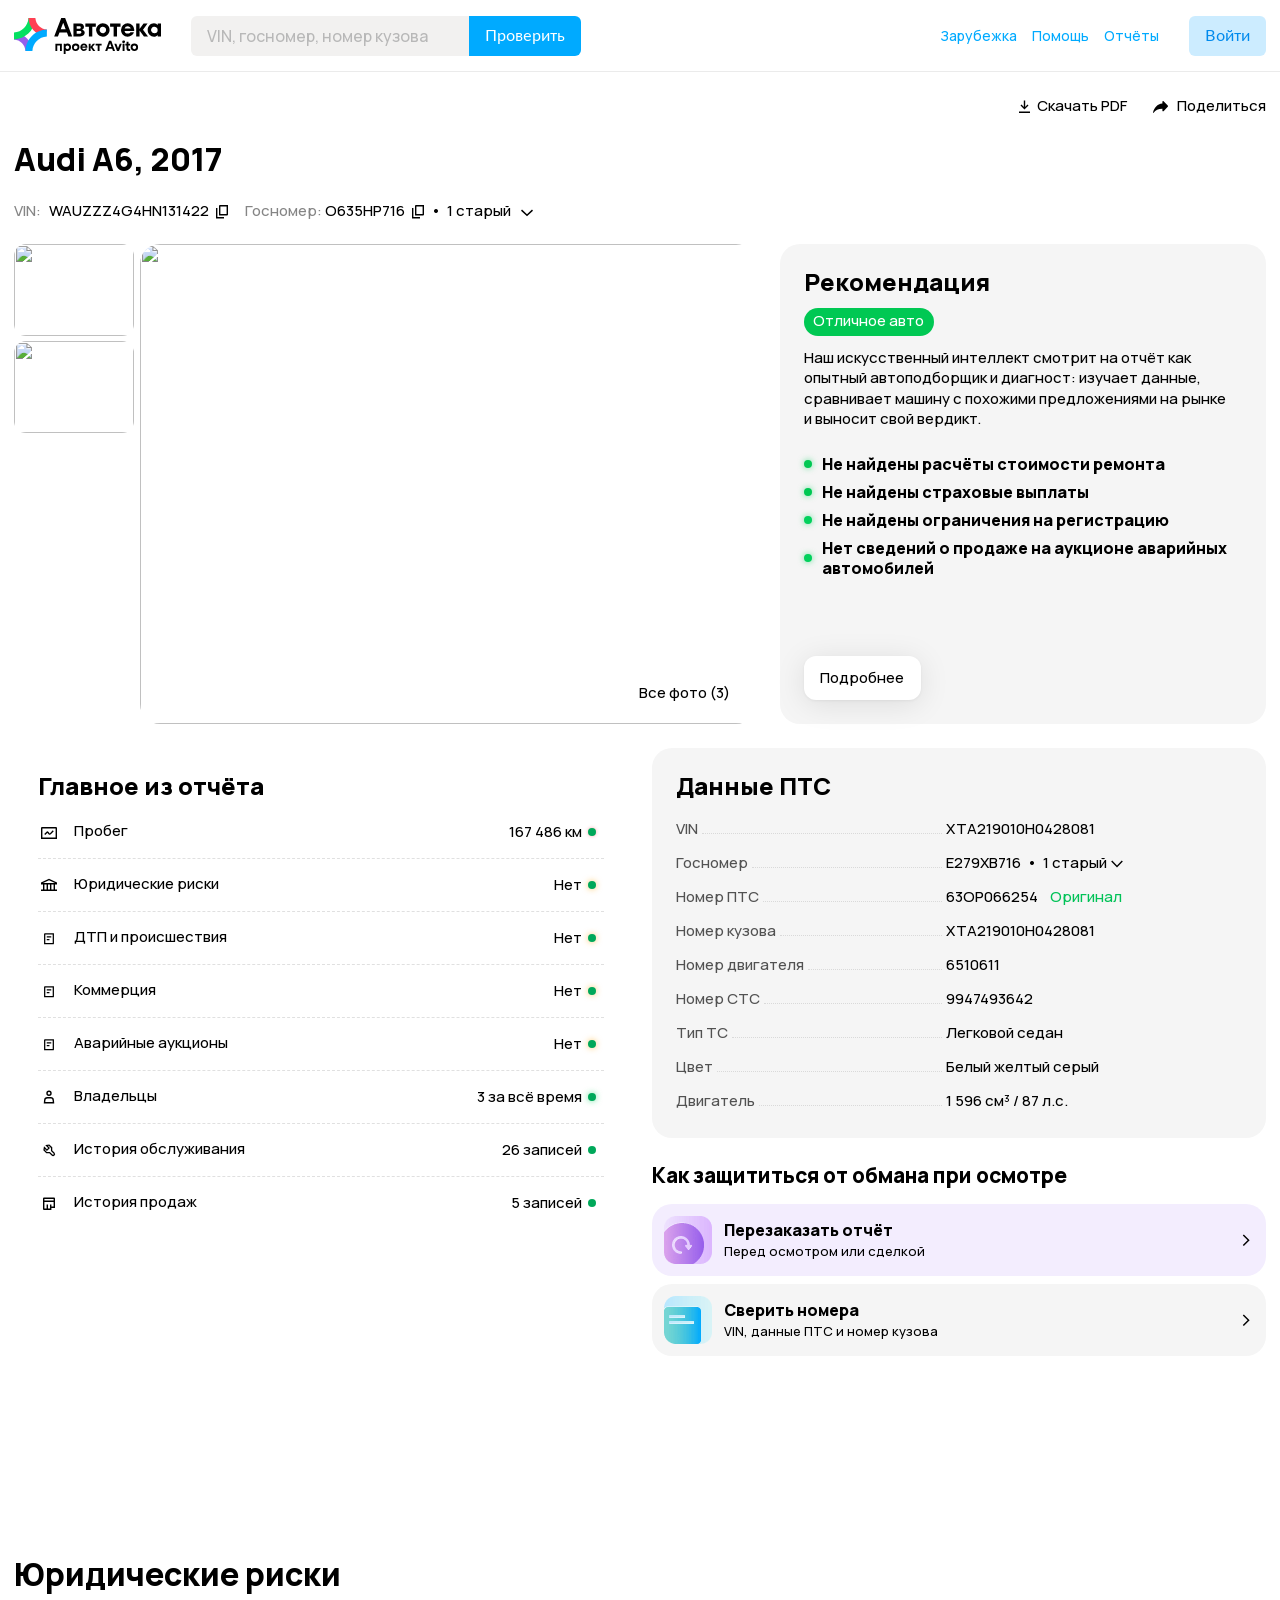
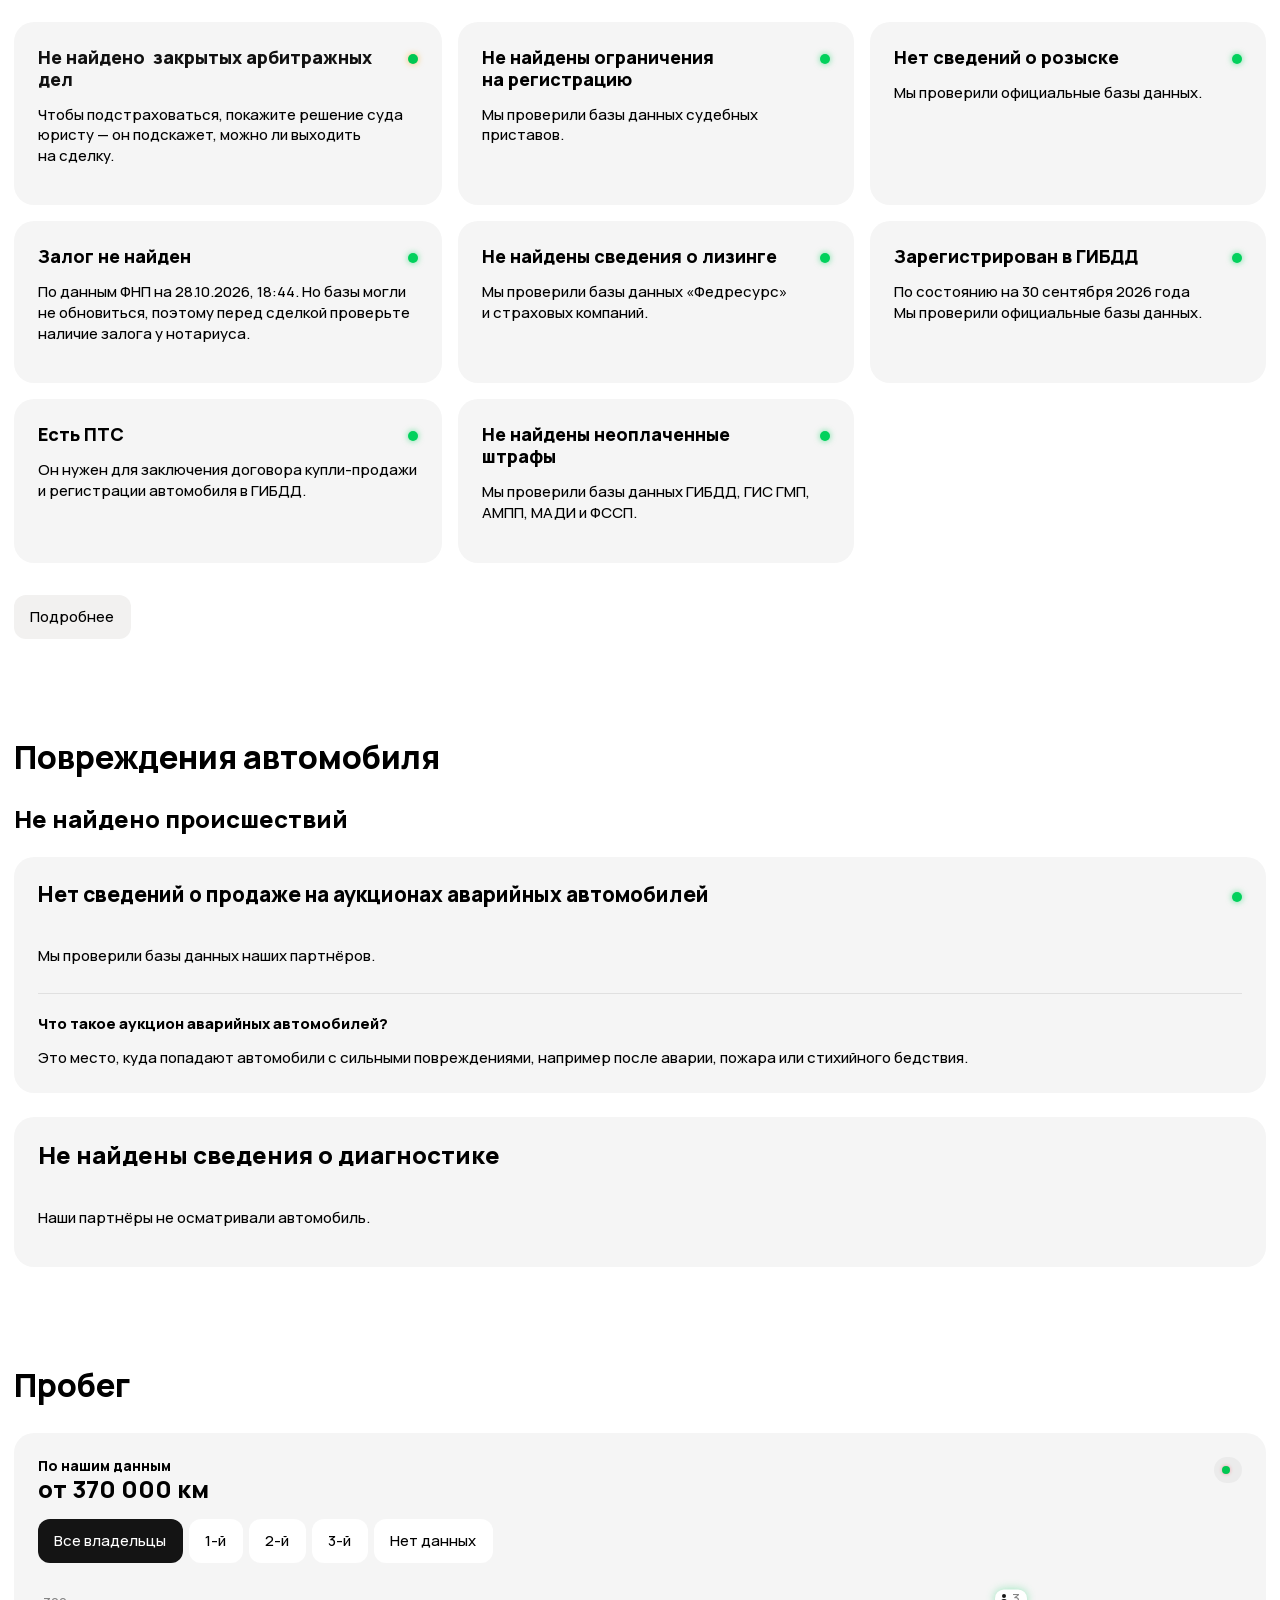
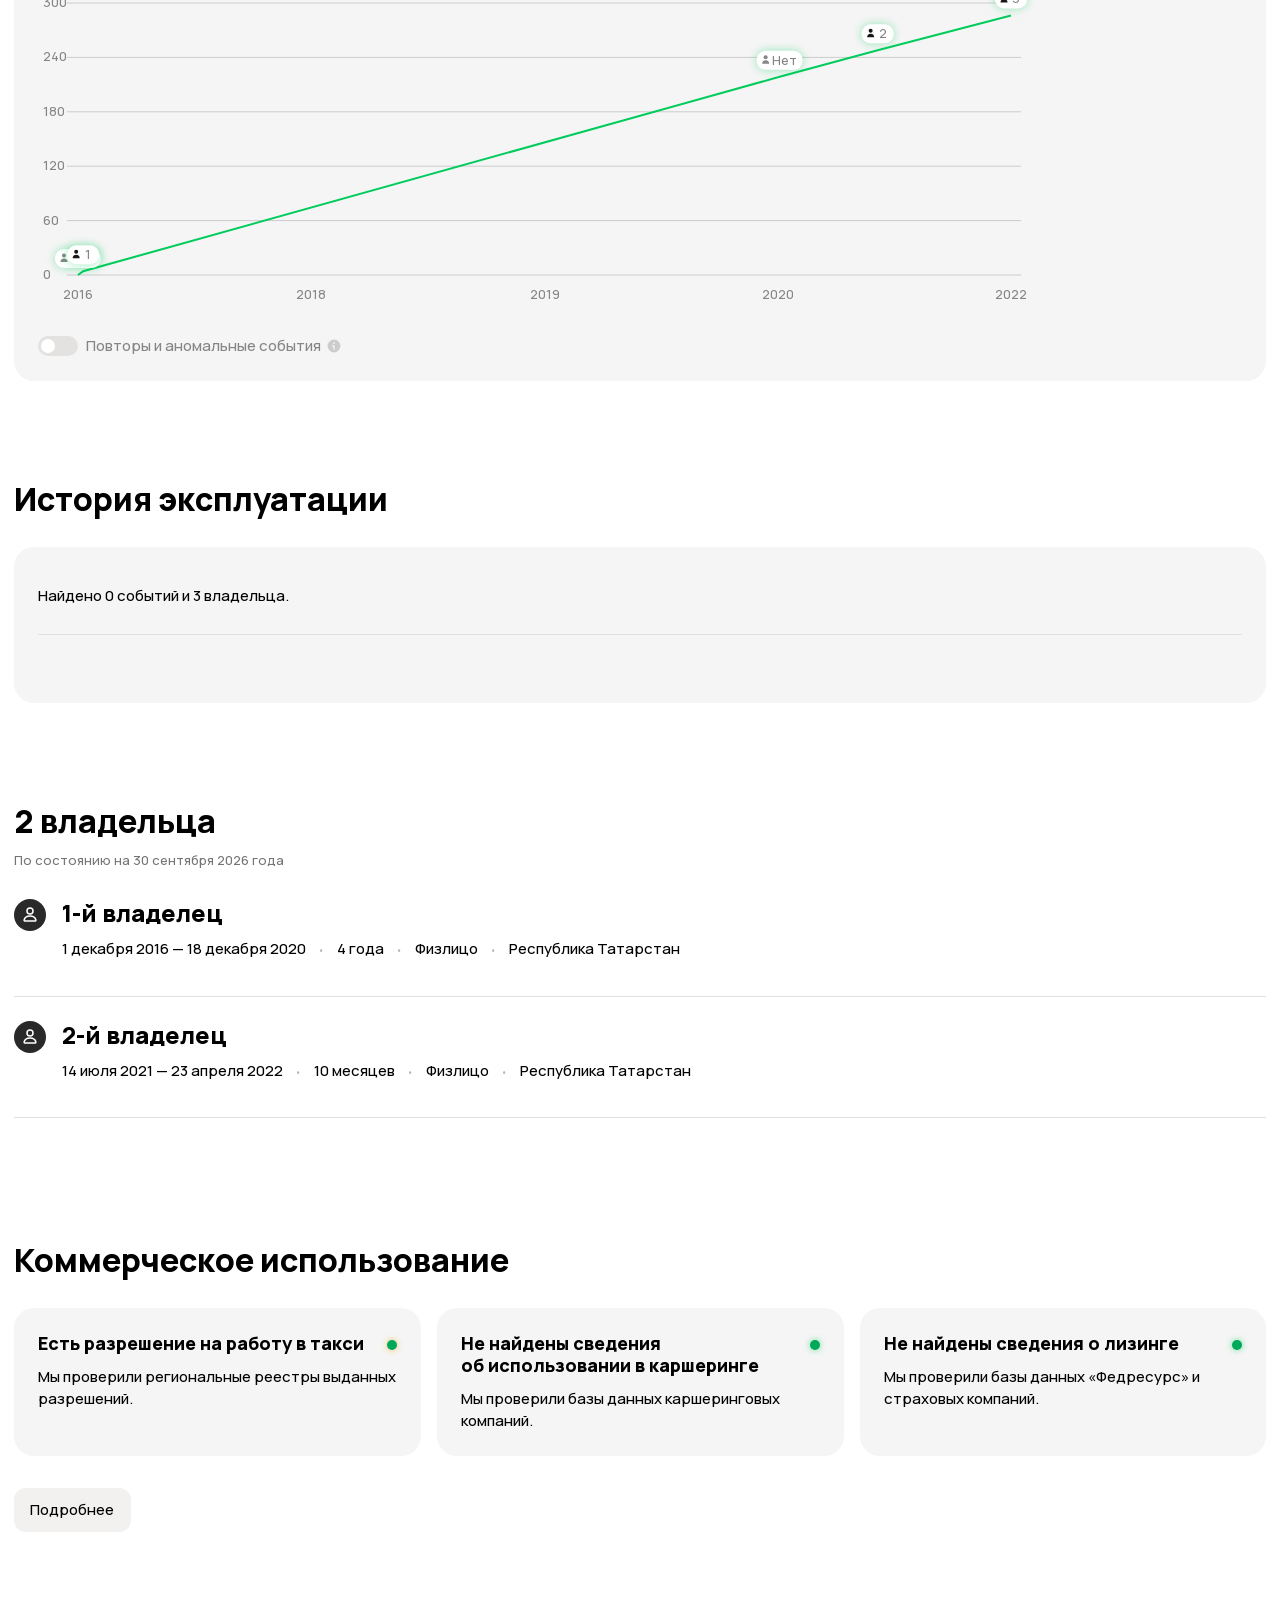
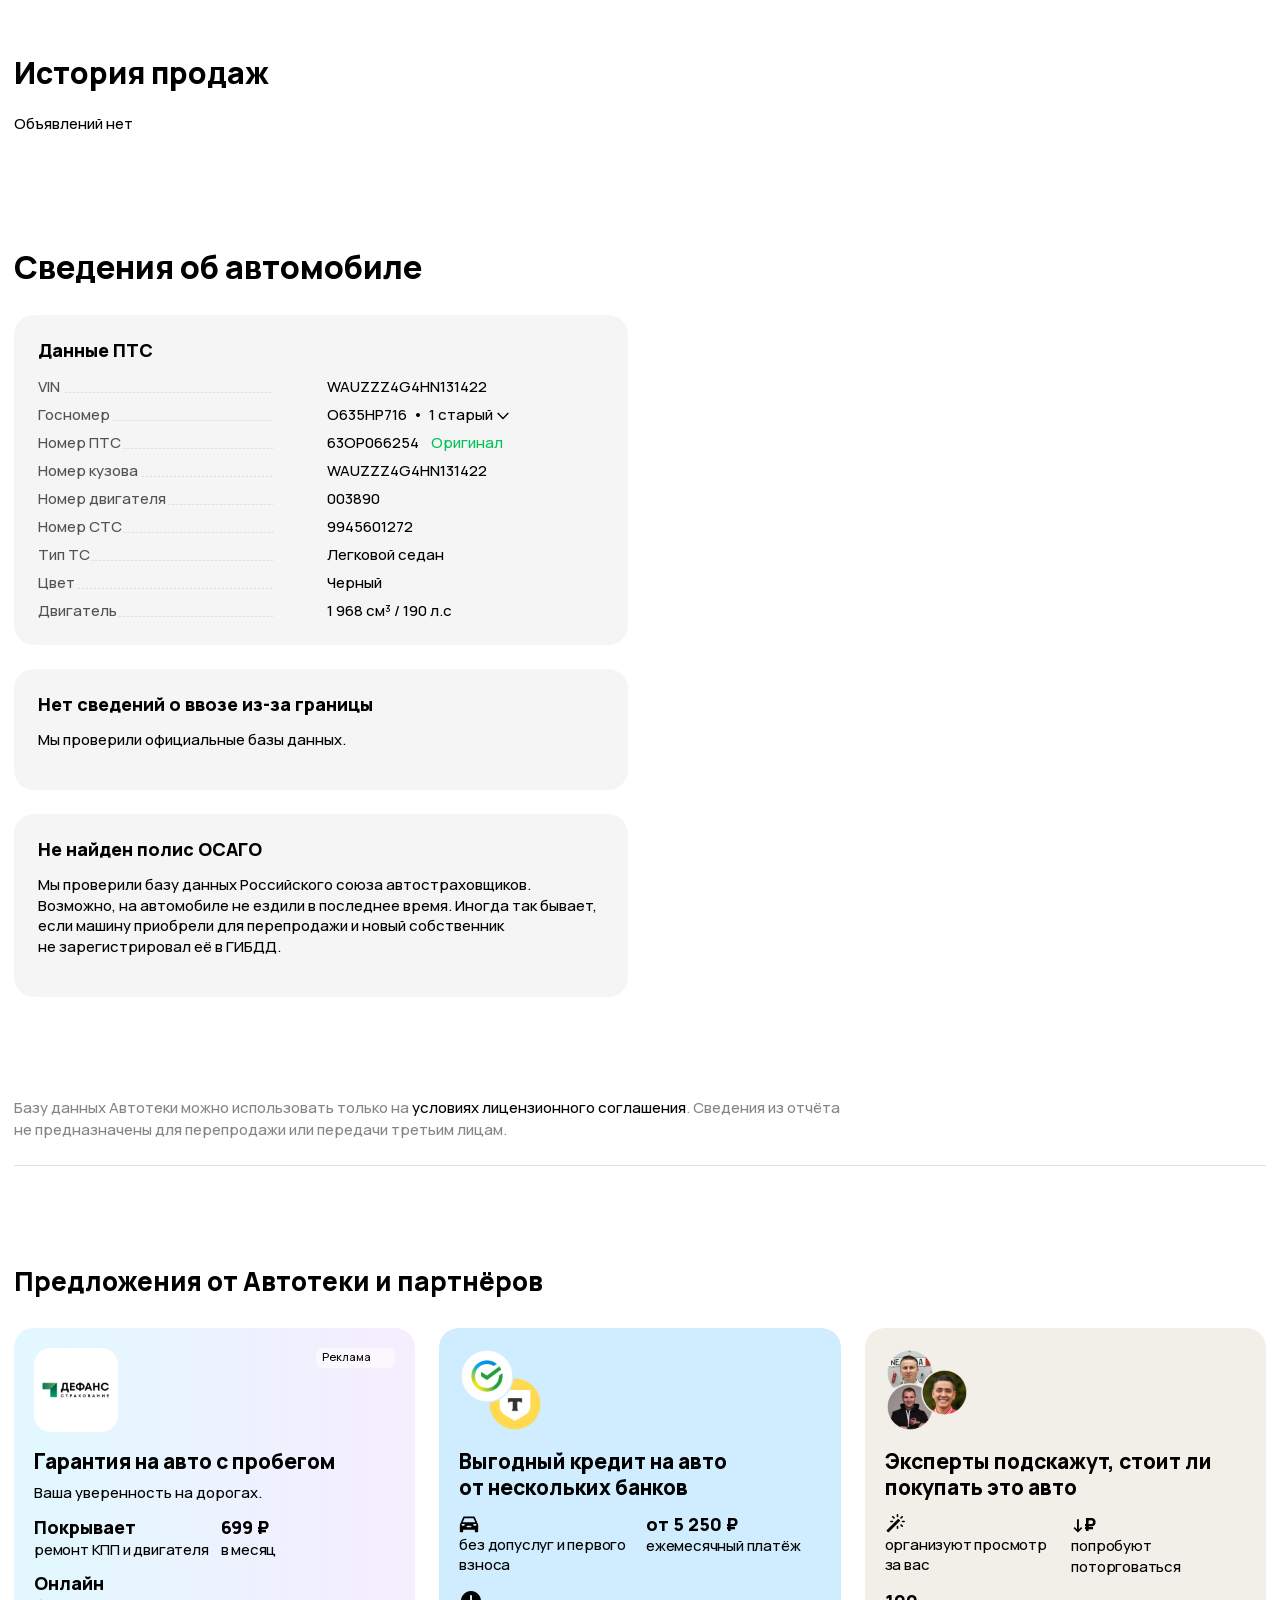
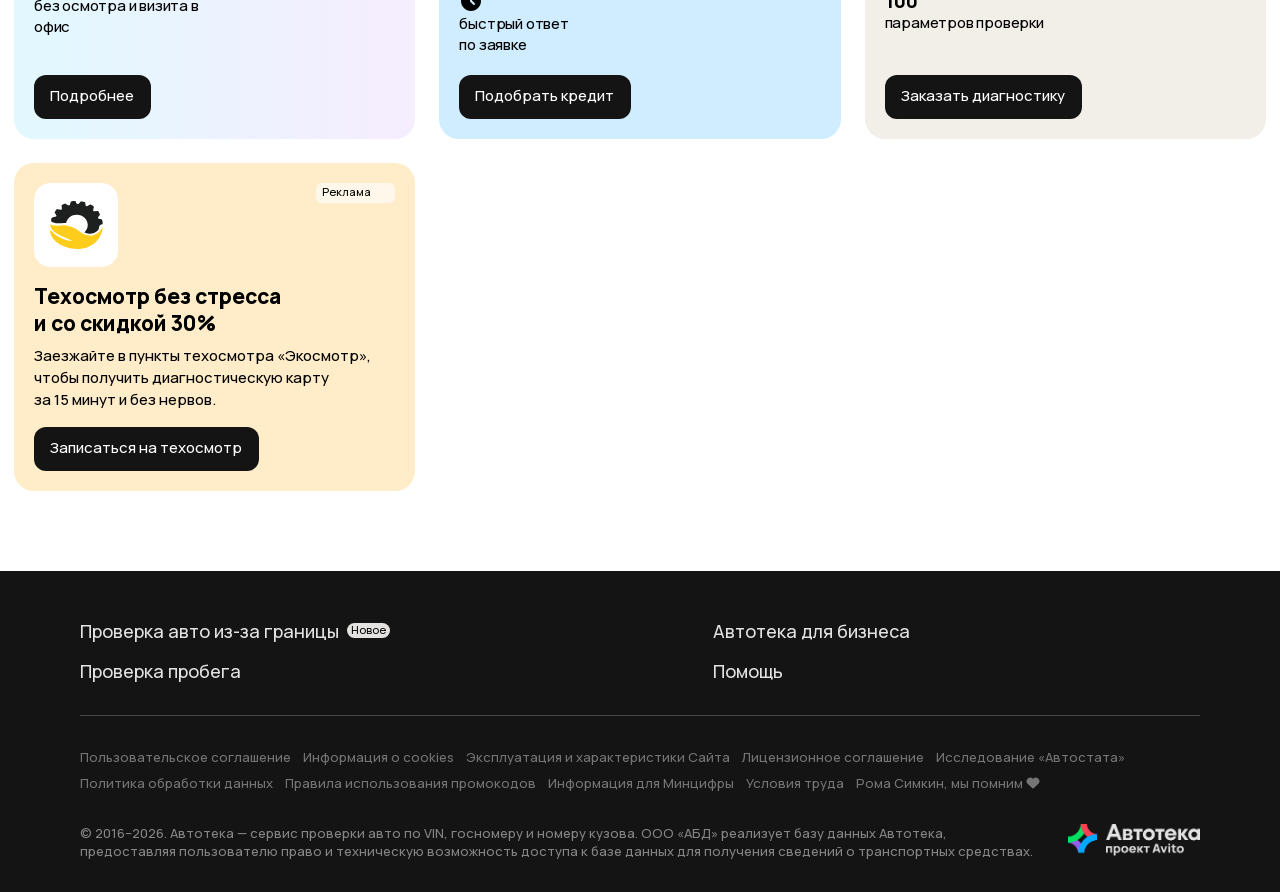
==== audi-a6-2017-o635hp-716/index.html @ 28680bf4 "Add files via upload" ====
<!DOCTYPE html>
<html lang="ru" prefix="og: https://ogp.me/ns#" style=""><head><meta http-equiv="Content-Type" content="text/html; charset=UTF-8"><meta http-equiv="origin-trial" content="A7vZI3v+Gz7JfuRolKNM4Aff6zaGuT7X0mf3wtoZTnKv6497cVMnhy03KDqX7kBz/q/[base64]"><title>Автотека - сервис проверки истории автомобиля по VIN</title><meta name="viewport" content="width=device-width,initial-scale=1,maximum-scale=1"><meta property="og:site_name" content="Автотека"><meta property="og:url" content="https://autoteka.ru"><meta property="og:type" content="website"><meta property="og:locale" content="ru_RU"><meta property="og:image" content="https://autoteka.ru/share/autoteka-logo-new.jpg"><meta name="yandex-verification" content="ef1f171645894fc7"><meta name="mailru-verification" content="f27eab5d05233ed2"><meta name="facebook-domain-verification" content="ubyv34esl04586h6bpd31jrwcgjadp"><style>.ZWZ5I{box-sizing:border-box;padding:24px;border-radius:16px}@media print{.ZWZ5I{padding:12px}}@media screen and (max-width:767px){.ZWZ5I{padding:16px;border-radius:10px}}.ZWZ5I[data-type='success']{background-color:#eeffed}.ZWZ5I[data-type='notice']{background-color:#f5f5f5}.ZWZ5I[data-type='info']{background-color:#e6f6ff}.ZWZ5I[data-type='caution']{background-color:#f2efe9}.ZWZ5I[data-type='warning']{background-color:#ffe3e3}.ZWZ5I[data-dense='true']{padding:12px;border-radius:8px}@media print{.ZWZ5I[data-dense='true']{padding:12px}}@media screen and (max-width:767px){.ZWZ5I[data-dense='true']{padding:16px;border-radius:10px}}.ZWZ5I p{margin:0}.ZWZ5I p:not(:last-child){margin-bottom:1em}
.Rck0i{display:inline-block;transition:all .1s ease}.thB4A{width:16px;height:9px;background:url([data-uri]) no-repeat}.eDrXy{width:16px;height:9px;background:url([data-uri]) no-repeat}.lGRyy{width:20px;height:20px;background:url([data-uri]) no-repeat}.RbC0v{transform:rotate(0)}.B3z6x{transform:rotate(180deg)}._4ZdSh{transform:rotate(90deg)}.xE_h7{transform:rotate(-90deg)}
.u270a{display:flex;max-width:100vw}.xUKL2{position:relative;width:135px;height:100px;box-sizing:border-box;flex-shrink:0;margin-right:8px;cursor:pointer;overflow:hidden;background-color:#f6f6f6;border:0;border-radius:5px}.xUKL2:last-child{margin-right:0}.xUKL2:last-child .OcPYT{display:none}.xUKL2:hover .OcPYT{opacity:1}@media screen and (max-width:991px){.xUKL2{width:122px;height:90px;margin-right:22px}}@media screen and (max-width:767px){.xUKL2{width:70px;height:55px;margin-right:6px}}.EznuY{display:flex;position:absolute;top:0;bottom:0;right:0;left:0;align-items:center;justify-content:center;background-color:rgba(0,0,0,0.6);color:#fff}@media screen and (max-width:767px){.EznuY{font-size:18px;line-height:25px}}.r3z7B{display:none;width:36px;height:30px;background-repeat:no-repeat;background-image:url([data-uri]);background-size:cover;margin:0 auto 6px}.r3z7B:hover{background-image:url([data-uri])}.OcPYT{opacity:0;display:flex;height:40px;padding:0 8px;box-sizing:border-box;align-items:center;border-radius:2px;background:rgba(0,0,0,0.7);color:#fff;font-size:13px;line-height:15px;position:absolute;left:0;bottom:0;outline:0;border:0}@media screen and (max-width:991px){.OcPYT{display:none}}.OcPYT::before{content:'';width:15px;height:15px;margin-right:4px;background-repeat:no-repeat;background-image:url([data-uri]);background-size:cover}.Uadka{width:100%;height:100%;-o-object-fit:contain;object-fit:contain;-o-object-position:center;object-position:center}
.w4PCF{display:flex;color:#858585;line-height:20px}.balde{display:flex;border-top:1px solid #e5e5e5;padding:7px 0 10px;align-items:baseline}@media screen and (max-width:767px){.balde{flex-wrap:wrap;padding-top:7px;padding-bottom:8px}}.QifVh{padding:10px;padding-left:0;text-align:left;flex-basis:0;box-sizing:border-box;flex-grow:2;display:flex}@media screen and (max-width:767px){.w_hI5{display:none}}@media screen and (max-width:767px){.vbwgh{flex-basis:auto;width:100%}}
.GE3ek{font-weight:bold;margin-bottom:5px}.ufQT7{word-break:break-word}
.DzO5u{margin-bottom:20px}.sAZuW{display:flex;align-items:center}.xfW0Y{margin-right:24px}@media screen and (max-width:767px){.xfW0Y{margin-right:10px}}.mLSRh{}.iCK57{}
.z_DQw{text-align:center;font-weight:bold}@media screen and (max-width:767px){.z_DQw{font-weight:normal}}.TPTek{color:#72b50e}.fUsoY{color:#f65458}
.faJxt{margin-bottom:20px;cursor:pointer;width:135px}@media screen and (max-width:767px){.faJxt{margin-bottom:15px;width:70px}}.gMFgm{background:#ebebeb;display:flex;cursor:auto;align-items:center;text-align:center;color:#858585;flex-direction:column;justify-content:center}@media screen and (max-width:767px){.gMFgm{font-size:12px;line-height:14px}}.tMowG{display:block;width:30px;height:27px;background-image:url([data-uri]);margin-bottom:7px}@media screen and (max-width:767px){.tMowG{display:none}}.I1CR0{width:100%;height:100px;background-size:contain;background-repeat:no-repeat;background-position:50%}@media screen and (max-width:767px){.I1CR0{height:55px}}.IrO3O{margin-top:5px}@media screen and (max-width:767px){.IrO3O{margin-top:0}}
.zAqYl{border-top:1px solid #dedede;padding-top:25px;margin-top:25px}.dJ9S2,.E5nA3,.z5yg8{margin-bottom:20px}.qOFZJ{display:block;max-width:100vw;max-height:100vw;margin:0 auto}.jOngT{padding:5px 0 10px}.au5ET{display:flex;flex-flow:wrap}.lxkH8{width:25%;display:flex;flex-direction:column}
.vv6Wb{width:800px;box-sizing:border-box;padding:35px 45px;text-align:left}@media screen and (max-width:767px){.vv6Wb{width:100%;padding:16px;box-sizing:border-box}}.TkLUc{margin-bottom:25px;display:block}.SeC1t{min-height:345px;overflow-y:scroll}@media screen and (max-width:767px){.SeC1t{min-height:0;min-height:initial}}.cYcOF{margin-top:25px}
.mGN3D{margin-top:25px;padding-bottom:35px;position:relative;border-bottom:1px solid #e5e5e5}.mGN3D:last-child{border-bottom:0;padding-bottom:0}@media screen and (max-width:767px){.mGN3D{margin-top:15px;padding:0 16px;padding-bottom:20px}}.woagh,.DwIoo{margin-top:15px}.SKhFG{display:flex;align-items:flex-end}@media screen and (max-width:767px){.SKhFG{display:block}}.NzeBa{margin-top:18px;flex:1}.NzeBa + .UhEWc{margin-left:15px}@media screen and (max-width:767px){.NzeBa + .UhEWc{margin-left:0}}.eTCQW{margin-top:20px}@media screen and (max-width:767px){.UhEWc{width:100%;margin-top:15px}}
.K4HG3{margin-top:5px;font-weight:bold}@media print{.K4HG3{margin-top:2px}}
.vXFnp{padding-top:24px;border-bottom:1px solid #e0e0e0;padding-bottom:24px}@media print{.vXFnp{page-break-inside:avoid}}@media screen and (max-width:767px){.vXFnp{flex-direction:column}}.vXFnp:nth-last-child(1){border-bottom:0;border-bottom:initial}.tMWft{display:flex;align-items:center;-moz-column-gap:12px;column-gap:12px;cursor:pointer;-webkit-tap-highlight-color:transparent}.tMWft:active{color:transparent}.tMWft .JAoMq{display:block;min-width:14px;height:8px}@media print{.tMWft .JAoMq{display:none}}.tMWft .JAoMq[data-is-expanded='true']{background-image:url([data-uri])}.tMWft .JAoMq[data-is-expanded='false']{background-image:url([data-uri])}.FmlDS{padding-top:24px}.CBgjY,.PNAjE{padding-top:24px}.CBgjY .wFSeF,.PNAjE .wFSeF,.CBgjY .Cdj3d,.PNAjE .Cdj3d{padding-bottom:4px}.NGNJL{display:flex;width:100%;justify-content:space-between;margin-top:24px}@media screen and (max-width:767px){.NGNJL{flex-direction:column}}@media print{.NGNJL{flex-direction:column}}.Ox2Jv{width:338px}.Ox2Jv .HF4Ta{margin-bottom:24px}.Ox2Jv .TpjwT{color:#858585}.Ox2Jv .TpjwT span{color:#000}.Ox2Jv .MdCsO{margin-bottom:8px}.Ox2Jv .kA1Vf{margin-top:24px;margin-bottom:8px}.Ox2Jv .GQoCS:nth-last-child(2){margin-bottom:20px}.gU9ee{margin-top:48px}@media screen and (max-width:767px){.gU9ee{margin-top:24px}}.YlSj5{width:350px}@media screen and (max-width:767px){.YlSj5{width:100%;margin-top:25px}}@media print{.YlSj5{margin-top:24px}}.uNHoj > div{font-size:16px}@media print{.uNHoj > div{font-size:14px}}
.TRzZd{display:flex;justify-content:center;margin-top:35px}.eTAWh{display:flex;align-items:baseline;margin-bottom:25px}.eTAWh:last-child{margin-bottom:0}@media screen and (max-width:767px){.eTAWh{margin-bottom:15px}}.VW33f{margin:0;padding:0;list-style:none}.qOW8K{display:block;min-width:10px;height:10px;margin:0 10px 0 0;border-radius:50%;background-color:#ffb600}
.DAiGD{flex:1}@media print{.DAiGD{margin-left:35px}}.DAiGD .rv1ag{margin:0;padding:0;list-style:none}.DAiGD .C6FGZ{display:flex;align-items:baseline;margin-bottom:25px}.DAiGD .C6FGZ:last-child{margin-bottom:0}@media screen and (max-width:767px){.DAiGD .C6FGZ{margin-bottom:15px}}.DAiGD .BoqQv{display:block;min-width:10px;height:10px;margin:0 10px 0 0;border-radius:50%}@media print{.DAiGD .BoqQv{min-width:6px;height:6px;margin-top:4px}}.DAiGD .BoqQv.fb7Mv{background-color:#ffb600}.DAiGD .BoqQv.yJ6Qz{background-color:#f65458}
.U0EsB{display:flex;flex-direction:column}@media screen and (max-width:767px){.U0EsB{flex-direction:column}}@media print{.U0EsB{page-break-inside:avoid;-moz-column-break-inside:avoid;break-inside:avoid}}.Do1IT{width:100%;margin-right:76px;margin-bottom:35px}@media print{.Do1IT[data-vehicle-type='moto']{margin-bottom:0}}@media screen and (max-width:991px){.Do1IT{margin-right:20px;min-width:400px}}@media screen and (max-width:767px){.Do1IT{min-width:auto;margin:0 0 20px}}@media print{.Do1IT{min-width:240px;flex-basis:240px}}.hCsC5{flex:1}@media print{.hCsC5{margin-left:35px}}.hCsC5 .oMr3v{margin:0;padding:0;list-style:none}.hCsC5 .ZiMZt{display:flex;align-items:baseline;margin-bottom:25px}.hCsC5 .ZiMZt:last-child{margin-bottom:0}@media screen and (max-width:767px){.hCsC5 .ZiMZt{margin-bottom:15px}}.hCsC5 .hSoN2{display:block;min-width:10px;height:10px;margin:0 10px 0 0;border-radius:50%}.hCsC5 .hSoN2.BglgW{background-color:#ffb600}.hCsC5 .hSoN2._57M4D{background-color:#f65458}
div.QhGZ2{color:#858585;margin-top:8px}div.QhGZ2 span{color:#000}
.qTqI9{margin-top:12px}.gqUBN{display:block}@media print{.gqUBN{width:217px;height:132px}}.Hm7E5{margin-top:4px}
@media print{.Tiheq{color:#0af}}
.NudWZ{width:800px;margin:0;padding:36px 40px 32px;box-sizing:border-box;text-align:left}@media print{.NudWZ{width:100%;padding:0}}@media screen and (max-width:767px){.NudWZ{width:100%;padding:6px 24px;min-height:100vh}}.NudWZ .Ft0IM{margin-top:8px}@media print{.NudWZ .Ft0IM{font-size:10px}}.MckLu{margin-top:8px}.UASOj{margin-top:8px}.t6xh0{margin-top:24px}.DwfFb{padding-top:4px;grid-template-columns:repeat(2,auto);display:grid}@media screen and (max-width:767px){.DwfFb{grid-template-columns:auto}}.EE0SZ{padding-top:24px;border-top:#e0e0e0;width:338px}
.mp0or{position:relative;border-radius:5px;font-size:16px;height:48px;padding:0 30px;outline:0}.MNNiE{display:block;width:30px;height:30px;background-image:url([data-uri]);background-repeat:no-repeat;background-size:cover;position:absolute;top:0;bottom:0;left:0;right:0;margin:auto;animation:DIwkB 2s infinite linear}.mQ6NT{width:32px;height:32px;background-image:url([data-uri])}.Q3ojS{visibility:hidden}.TPSBD{width:100%}.j2ui1{display:inline-flex;align-items:center;-webkit-text-decoration:none;text-decoration:none}.DP6OM{height:60px}@media screen and (max-width:767px){.DP6OM{height:50px;padding:0 20px;font-size:18px;width:100%}}.Cg0E3{height:40px;padding:0 20px;font-size:14px;line-height:14px}.vgT21{height:30px;padding:0 16px;font-size:15px;line-height:20px}@media screen and (max-width:991px){.vgT21{font-size:14px}}.NjT9H{background-color:#fff;border:1px solid #a8a8a8;color:#000}.NjT9H:not(:disabled):hover{background-color:rgba(168,168,168,0.2)}.NjT9H:disabled{color:rgba(255,255,255,0.5);background-color:#9e9e9e}.hYLJn{border:0;background-color:#fff;box-shadow:0 4px 12px rgba(87,72,43,0.2),0 2px 3px rgba(97,79,46,0.1);color:#000}.hYLJn:not(:disabled):hover{background-color:#ede9e1}.hYLJn:disabled{color:rgba(255,255,255,0.5);background-color:#9e9e9e}.eFjrf{background-color:#f8f8f8;border:1px solid #c7c7c7;color:#000;font-weight:bold}.eFjrf:not(:disabled):hover{background-color:rgba(168,168,168,0.2)}.eFjrf:disabled{color:rgba(248,248,248,0.5);background-color:#9e9e9e}.fmh_C{}.fmh_C:not(:disabled):hover{background-color:#e1f5ff}.Mu59O{background-color:transparent;border:1px solid rgba(255,255,255,0.5);color:#fff}.Mu59O:not(:disabled):hover{background-color:rgba(255,255,255,0.2)}.Mu59O:disabled{color:rgba(255,255,255,0.5)}.zmM90{background-color:transparent;border:2px solid rgba(222,222,222,0.5);color:#45484c;font-weight:bold}.zmM90:not(:disabled):hover{border-color:#dedede}.zmM90:disabled{color:rgba(222,222,222,0.5)}.trNne{background-color:transparent;color:#0af;border:0}.trNne:disabled{color:rgba(0,170,255,0.5)}.XLAUa{background-color:rgba(0,170,255,0.2);border:1px solid #a8a8a8}.XLAUa:disabled{background-color:rgba(0,170,255,0.1)}.yL5VG{background-color:#0af;color:#fff;border:1px solid #0af}.yL5VG:disabled{background-color:#80d5ff}.Ek__k{background-color:#e6f6ff;color:#0af;border:1px solid #e6f6ff}.Ek__k:disabled{background-color:#f3fbff}.LrjLm{background-color:transparent;border:2px solid #ff5e31;color:#ff5e31}.LrjLm:not(:disabled):hover{border-color:2px solid #de5129;color:#de5129}.LrjLm:not(:disabled):active{border-color:#db502b;color:#db502b}.LrjLm:disabled{border-color:rgba(255,94,49,0.5);color:rgba(255,94,49,0.5)}.DaeWh{color:#fff;border:0;background-color:#97cf26}.A69HF{border:0;font-weight:normal;background-color:#f5f5f5}.mh8rP{display:flex;align-items:center}.cSiuA + .xVnMg{margin:0 0 0 8px}.PAlBY{border:0;background-color:#f2efe9;color:#000}.PAlBY:not(:disabled):hover{background-color:#ede9e1}.PAlBY:disabled{background-color:#9e9e9e}@keyframes DIwkB{from{transform:rotate(0deg)}to{transform:rotate(360deg)}}
.qG4Vl{border-radius:6px;outline:0;font-family:'Avito Mobile Sans','Lato','Segoe UI',Tahoma,Geneva,Verdana,sans-serif;font-weight:400;border:0;box-sizing:border-box;position:relative}.qG4Vl:focus{box-shadow:0 0 0 3px #80d4ff}.qG4Vl.ZHNud,.qG4Vl.ZHNud:hover{background-color:#f2f1f0;color:#b8b888}.IjW2o{display:inline-flex;align-items:center;-webkit-text-decoration:none;text-decoration:none}.AL1i7{display:block;background-image:url([data-uri]);background-repeat:no-repeat;background-size:cover;top:0;bottom:0;left:0;right:0;margin:auto;animation:hmiFp 2s infinite linear;position:absolute}.ROpMz{visibility:hidden}.kmt4t{width:100%}.RhKUy{font-size:16px;padding:0 20px;height:48px}.RhKUy .AL1i7{width:30px;height:30px}.YIGKR{font-size:16px;height:40px;padding:0 16px}.YIGKR .AL1i7{width:25px;height:25px}.kPuz_{font-size:14px;height:32px;padding:0 12px}.kPuz_ .AL1i7{width:20px;height:20px}.lZcKM{color:#fff;background-color:#0af}.lZcKM:hover{background-color:#0099f7}.lZcKM:active{background-color:#008aed}.MT4QO{color:#008aed;background-color:#ccecff}.MT4QO:hover{background-color:#a1dfff}.MT4QO:active{background-color:#80d4ff}.B81Mu{color:#000;background-color:#f2efe9}.B81Mu:hover{background-color:#ede9e1}.B81Mu:active{background-color:#e5dfd3}.ioKAB{color:#fff;background-color:#4fcc02}.ioKAB:hover{background-color:#43bf00}.ioKAB:active{background-color:#39b200}.yyMNH,.Fzo8u,.nd3CY,.YdEWH,.ueyIs,.Ij0T0,.by4pq,.DprRJ,.SOqOT,.r_smR{color:#000;background-color:#fff}.yyMNH:hover,.YdEWH:hover{background-color:#e6f6ff}.yyMNH:active,.YdEWH:active{background-color:#a1dfff}.yyMNH,.yyMNH:active,.yyMNH:focus{box-shadow:0 4px 12px rgba(9,94,144,0.2),0 2px 3px rgba(0,122,191,0.1)}.nd3CY:hover,.Ij0T0:hover{background-color:#eafccf}.nd3CY:active,.Ij0T0:active{background-color:#b9ed85}.nd3CY:focus,.Ij0T0:focus{box-shadow:0 0 0 3px #7adb35}.nd3CY,.nd3CY:active,.nd3CY:focus{box-shadow:0 4px 12px rgba(78,116,0,0.2),0 2px 3px rgba(97,141,6,0.1)}.Fzo8u:hover,.ueyIs:hover{background-color:#ede9e1}.Fzo8u:active,.ueyIs:active{background-color:#dbd3c1}.Fzo8u:focus,.ueyIs:focus{box-shadow:0 0 0 3px #b5a78a}.Fzo8u,.Fzo8u:active,.Fzo8u:focus{box-shadow:0 4px 12px rgba(87,72,43,0.2),0 2px 3px rgba(97,79,46,0.1)}.by4pq:hover,.DprRJ:hover{background-color:#fff5e2}.by4pq:active,.DprRJ:active{background-color:#ffdda1}.by4pq:focus,.DprRJ:focus{box-shadow:0 0 0 3px #ffbf4d}.by4pq,.by4pq:active,.by4pq:focus{box-shadow:0 4px 12px rgba(137,92,0,0.2),0 2px 3px rgba(145,93,0,0.1)}.SOqOT:hover,.r_smR:hover{background-color:#ffedee}.SOqOT:active,.r_smR:active{background-color:#ffc5c6}.SOqOT:focus,.r_smR:focus{box-shadow:0 0 0 3px #ffacad}.SOqOT,.SOqOT:active,.SOqOT:focus{box-shadow:0 4px 12px rgba(136,11,11,0.2),0 2px 3px rgba(145,11,11,0.1)}.iib_i{filter:drop-shadow(0 4px 12px rgba(87,72,43,0.2)) drop-shadow(0 2px 3px rgba(97,79,46,0.1))}@keyframes hmiFp{from{transform:rotate(0deg)}to{transform:rotate(360deg)}}
.TxQKS{width:335px;padding:12px 20px 24px;border-radius:12px;background:#fff;box-shadow:0 5px 17px 0 rgba(0,0,0,0.15);position:absolute;left:0;top:30px}@media screen and (max-width:767px){.TxQKS{left:50%;transform:translateX(-50%)}}.TxQKS .ErCaB{font-weight:600}.wSrGM{margin-top:12px}.x6E9g{display:block;width:14px;height:14px;background-image:url([data-uri]);background-repeat:no-repeat;position:absolute;right:20px;top:12px;cursor:pointer}
.EWQdC{display:inline-flex;padding:3px 8px;align-items:center;border-radius:4px;position:relative;cursor:default}@media screen and (max-width:767px){.EWQdC{position:static;position:initial}}.EWQdC[data-type='good']{background-color:#b1fca7}.EWQdC[data-type='warning']{background-color:#ffecc9}.EWQdC[data-type='neutral']{background-color:#ccecff}.EWQdC[data-type='bad']{background-color:#ffc5c6}.EWQdC span:hover + .xZOJM{display:block}.EWQdC .xZOJM{width:328px;display:none}.EWQdC .xZOJM svg{display:none}
@media screen and (max-width:767px){.f10oC{padding:0 16px}}.yDBHX{white-space:pre-wrap}@media print{.yDBHX{flex-basis:70%;width:70%}}
.X7g01{margin-top:5px;cursor:pointer;display:inline-block;color:#0af}
.NhFty{display:block;text-align:left}@media screen and (max-width:767px){.NhFty{padding:0 16px}}.hPcry ~ .Vq8Ny{margin-top:20px}.hPcry ~ .PtzXM{margin-top:16px}@media screen and (max-width:767px){.Vq8Ny{display:none}}.PtzXM{display:none}@media screen and (max-width:767px){.PtzXM{display:block}}.FOvFM{min-width:317px}.Ili_v{position:relative;cursor:pointer}.Ili_v:hover{background:#e1f5ff}.Ili_v:hover .KqaR1{background-image:linear-gradient(to right,rgba(255,255,255,0),#e1f5ff 10%)}.KqaR1{cursor:pointer;position:absolute;top:1px;right:0;display:flex;height:99%;padding:0 15px;background-image:linear-gradient(to right,rgba(255,255,255,0),#fff 10%)}.y4KAg{border-bottom:1px solid #e5e5e5;padding-bottom:15px;margin-top:15px}.y4KAg:last-child{border-bottom:0;padding-bottom:0}@media print{.y4KAg{page-break-inside:avoid}}.qNTIz{margin:15px 0 5px;cursor:pointer}.ZJ9fe{display:flex;flex-direction:column}@media screen and (max-width:767px){.ZJ9fe{flex-direction:column}}@media print{.ZJ9fe{page-break-inside:avoid;-moz-column-break-inside:avoid;break-inside:avoid}}.d9OLX{margin-right:76px;margin-bottom:35px}@media screen and (max-width:991px){.d9OLX{margin-right:20px;min-width:400px}}@media screen and (max-width:767px){.d9OLX{min-width:auto;margin:0 0 20px}}@media print{.d9OLX{min-width:240px;flex-basis:240px}}.ARz_n{flex:1}@media print{.ARz_n{margin-left:35px}}.JAnCC{margin:0;padding:0;list-style:none}.v3gqv{display:flex;align-items:baseline;margin-bottom:25px}.v3gqv:last-child{margin-bottom:0}@media screen and (max-width:767px){.v3gqv{margin-bottom:15px}}.V8uZ3{display:block;min-width:10px;height:10px;margin:0 10px 0 0;border-radius:50%}.MMDji{background-color:#ffb600}.rLWTj{background-color:#f65458}.ZgeCY{margin-top:10px}@media print{.ZgeCY{margin-top:5px}}.iQlex{box-sizing:border-box;padding:15px 10px 30px}.h3KSW:last-child .iQlex{padding-bottom:0}.R7_Ju{max-height:0;overflow:hidden;transition:max-height .3s ease}.XW8vU{max-height:900px}.qYnwv{width:454px}@media screen and (max-width:767px){.qYnwv{width:auto}}.lT8Tk{margin:0;padding:0;list-style:none}.YXrWK{display:flex;flex-direction:column;justify-content:flex-start;align-items:flex-start;margin:0 0 25px}.YXrWK:not(:last-child){padding-bottom:25px;border-bottom:1px solid #dedede}@media print{.YXrWK{page-break-inside:avoid;-moz-column-break-inside:avoid;break-inside:avoid}}.NilvU{order:1;margin-bottom:15px;font-weight:700}@media print{.NilvU{margin-bottom:10px}}.OcUk_{order:2;width:100%;margin-bottom:20px}@media screen and (max-width:767px){.OcUk_{order:3}}@media print{.OcUk_{margin-bottom:10px}}.lT8Tk .w_Fb_{order:3;width:100%;margin-bottom:20px}@media screen and (max-width:767px){.lT8Tk .w_Fb_{order:2}}@media print{.lT8Tk .w_Fb_{margin-bottom:10px}}.VhD42{order:4}@media screen and (max-width:767px){.VhD42{width:100%}}.otV58{order:4}.Wpyow{width:100%;max-width:800px;margin:0;padding:35px 45px;box-sizing:border-box;text-align:left}@media screen and (max-width:767px){.Wpyow{padding:20px 15px}}@media print{.Wpyow{padding:0}}.q3LSl{display:flex}@media screen and (max-width:767px){.q3LSl{flex-direction:column-reverse}}.YV48F{margin-bottom:20px;font-weight:700}.uzZl9{margin-bottom:20px}.Wpyow .aq2Kl[data-isinline='true']{flex-wrap:wrap;flex-direction:column}@media screen and (max-width:767px){.Wpyow .aq2Kl[data-isinline='true']{flex-wrap:initial}}.Wpyow .aq2Kl[data-isinline='true'] .Gfi47{flex-basis:auto;margin-bottom:8px;flex-direction:row}.Wpyow .aq2Kl[data-isinline='true'] .Gfi47:nth-child(4){flex-basis:100%}@media screen and (max-width:767px){.Wpyow .aq2Kl[data-isinline='true'] .Gfi47{flex-direction:column}}.UDfOp{margin:0}.z4k9t{min-width:280px}.z4k9t .SckJr{margin:8px 0}.z4k9t .FQFyh{font-weight:600;line-height:20px;font-family:'EuclidCircularB';margin:12px 0}
@media screen and (max-width:767px){.ItYtJ{padding:0 16px}}.NweLk{white-space:pre-wrap}@media print{.NweLk{flex-basis:70%;width:70%}}
.t_w4L{width:100%;height:100%;position:relative;display:block;z-index:2}@media print{.t_w4L{width:280px;height:260px}}.QnE3E{display:block;position:absolute;width:100%;height:100%;top:0;left:0;z-index:1}@media print{.QnE3E{width:280px;height:260px}}.xUKaW{fill:#ffb600}.jJVpd{fill:#f65458}
.nGsy4{width:65%}@media print{.nGsy4{width:100%}}.nBhja{width:100%;height:100%;position:relative;display:block;z-index:1}@media print{.nBhja{width:280px;height:260px}}.lCcHm{display:block;position:absolute;width:100%;height:100%;top:0;left:0;z-index:2}@media print{.lCcHm{width:280px;height:260px}}.hqzCO{fill:#ffb600}.HQukL{fill:#f65458}
.MKovU{position:relative}.iQKw2{width:173px;height:188px;position:relative;display:block;z-index:1}.OdOMo{display:block;position:absolute;width:173px;height:188px;top:0;left:0;z-index:2}.gg5oo{fill:#ffb600}.xLpTE{fill:#f65458}.okjUb{fill:#ffb600}
.hnQqT{width:100%;position:relative;z-index:0;display:flex;justify-content:center}@media print{.hnQqT{width:280px;height:260px}}
.jNaZ2{margin-bottom:10px}.kKCxl{margin-bottom:20px}
.SCUWh{font-weight:bold;display:inline}.CBREx{color:#72b50e}.trjJG{color:#f05456}.iefd8{color:#858585}
.ER6xP:hover{background:linear-gradient(rgba(255,255,255,0),#e1f5ff)}.IqWv0{display:flex}@media screen and (max-width:767px){.IqWv0{flex-direction:column;align-items:left;padding-top:10px}}@media print{.IqWv0{display:block}}.sbqkv{padding:10px;font-size:15px;line-height:20px;color:#000;text-align:left}@media screen and (max-width:767px){.sbqkv{text-align:left;padding:0 16px 5px}}@media print{.sbqkv{display:inline-block;box-sizing:border-box;font-size:10px;line-height:15px}}.IssdS{flex-basis:160px}@media screen and (max-width:767px){.IssdS{flex-basis:0;color:#858585}}@media print{.IssdS{flex-basis:0;width:100px}}.xR9WM{flex-grow:2;flex-basis:0}@media screen and (max-width:767px){.xR9WM{font-weight:bold}}@media print{.xR9WM{width:250px;font-weight:bold}}.f2qke,.LVxOZ{flex-grow:1;flex-basis:0}@media print{.f2qke,.LVxOZ{width:75px}}.umqLE{padding:10px 10px 20px;text-align:left}@media screen and (max-width:767px){.umqLE{padding:5px 16px 15px}}.CjPhk{font-size:15px;line-height:20px;color:#000}@media print{.CjPhk{font-size:10px;line-height:15px}}.ecQ3g{position:relative;display:inline-block;margin-top:10px}.ecQ3g::after{content:'';width:13px;height:6px;position:absolute;top:6px;right:-20px;background-repeat:no-repeat;background-size:cover;cursor:pointer}@media print{.ecQ3g{display:none}}.N18fZ{margin:15px 0 0;cursor:pointer;display:flex;justify-content:center}@media print{.N18fZ{display:none}}@media screen and (max-width:767px){.VCmPL{display:none}}.jnUvH{display:none}@media screen and (max-width:767px){.jnUvH{display:block}}.sXn3D{margin:5px 0 10px 10px}@media screen and (max-width:767px){.sXn3D{margin:5px 16px}}
.I1Hs0{margin:0 -10px}@media screen and (max-width:767px){.I1Hs0{margin:0}}.Z2lE6{display:flex;border-bottom:1px solid #e5e5e5}@media print{.Z2lE6{display:block}}@media screen and (max-width:767px){.Z2lE6{display:none}}.zayjv{padding:10px;font-size:14px;line-height:20px;color:#858585;text-align:left;margin:auto}@media print{.zayjv{display:inline-block;box-sizing:border-box;font-size:9px;line-height:12px;color:#000}}.hqhbG{flex-basis:160px}@media print{.hqhbG{width:100px;flex-basis:0}}.k48HC{flex-grow:2;flex-basis:0}@media print{.k48HC{width:250px}}.BHhEu,.zW6QP{flex-grow:1;flex-basis:0}@media print{.BHhEu,.zW6QP{width:75px}}.S2B9H{border-top:1px solid #e5e5e5}@media screen and (max-width:767px){.S2B9H:first-child{border-top:0}}
.ErCES{width:100%;max-width:800px;margin:0;padding:35px 45px;box-sizing:border-box;text-align:left}.eo7J7{margin:0 0 20px;font-weight:700}.tt9bw{margin:25px 0 10px;font-weight:700}.B9Yao{margin:0;padding:0}.kbSa_:not(:last-child){margin:0 0 1em}
.h37B2{margin:0;padding:16px 24px;border-radius:4px;box-shadow:0 4px 15px rgba(0,0,0,0.13);background:#fff;color:#000}@media screen and (max-width:374px){.h37B2{min-width:50vw}}.IK8am{margin:0 0 8px;font-weight:600;font-family:'EuclidCircularB'}.EWiPj{margin:0;padding:0;list-style:none;-moz-column-count:2;column-count:2;-moz-column-gap:24px;column-gap:24px}@media screen and (max-width:767px){.EWiPj{overflow:auto;max-height:50vh;-moz-column-count:auto;column-count:auto;-moz-column-gap:0;column-gap:0}}.yj9jC{margin:0 0 8px}
.WwdLg{width:100%;max-width:800px;margin:0;padding:65px 20px;box-sizing:border-box;text-align:left}.psE3k{margin:0 0 20px;font-weight:600;font-size:22px;font-family:'EuclidCircularB'}.ccJwP{margin:0;padding:0;list-style:none;-moz-column-count:2;column-count:2;-moz-column-gap:24px;column-gap:24px}.zFMtp{margin:0 0 8px}
.nmqlu{grid-column:1/-1;margin:24px 0 0;padding:24px;border-radius:16px;background:#f2efe9;position:relative}@media print{.nmqlu{background:#fff}}@media screen and (max-width:767px){.nmqlu{margin:0;padding:20px;border-radius:20px}}.czmAU{display:block}@media print{.czmAU .d8N30{color:#0af}}@media print{.czmAU .VlT36{color:#0af;font-size:8px}}.czmAU .f_z6i{margin-top:8px;margin-bottom:6px;max-width:calc(90%)}.wa4EF{display:flex;flex-direction:column}.nLlBW{display:flex;align-items:center;margin-top:10px}.hpdHZ{margin-left:11px}.v5nnA{margin-top:16px}.wy9pc{max-width:calc(81%)}.YhfaI{display:flex;flex-direction:row;align-items:center;justify-content:space-between;margin-top:8px}.YhfaI .PXJKq{margin:0;color:#8f8f8f}.YhfaI .PXJKq:nth-child(2n){cursor:pointer;-webkit-text-decoration:underline;text-decoration:underline}
.xsCSe{width:100%;max-width:800px;margin:0;padding:35px 45px;box-sizing:border-box;text-align:left}.jyRHE{margin:0 0 20px;font-weight:700}.gSnN7{margin:25px 0 10px;font-weight:700}.H5Hw9{margin:0;padding:0}.ayAWw:not(:last-child){margin:0 0 1em}
.rHgPE{margin:0;padding:16px 24px;border-radius:4px;box-shadow:0 4px 15px rgba(0,0,0,0.13);background:#fff;color:#000}@media screen and (max-width:374px){.rHgPE{min-width:50vw}}.Q4HOD{margin:0 0 8px;font-weight:600;font-family:'EuclidCircularB'}.Cpcrr{margin:0;padding:0;list-style:none;-moz-column-count:2;column-count:2;-moz-column-gap:24px;column-gap:24px}@media screen and (max-width:767px){.Cpcrr{overflow:auto;max-height:50vh;-moz-column-count:auto;column-count:auto;-moz-column-gap:0;column-gap:0}}.NWIum{margin:0 0 8px}
.igoje{width:100%;max-width:800px;margin:0;padding:65px 20px;box-sizing:border-box;text-align:left}.XmOCL{margin:0 0 20px;font-weight:600;font-size:22px;font-family:'EuclidCircularB'}.tgYty{margin:0;padding:0;list-style:none;-moz-column-count:2;column-count:2;-moz-column-gap:24px;column-gap:24px}.v7xVn{margin:0 0 8px}
.z4BHW{grid-column:1/-1;margin:24px 0 0;padding:24px;border-radius:16px;background:#f2efe9;position:relative}@media print{.z4BHW{background:#fff}}@media screen and (max-width:767px){.z4BHW{margin:0;padding:20px;border-radius:20px}}._MECX{display:block}@media print{._MECX .Kexlh{color:#0af}}@media print{._MECX .iVUin{color:#0af;font-size:8px}}._MECX .mtGfi{margin-top:8px;margin-bottom:6px;max-width:calc(95%)}.hLawD{display:flex;flex-direction:column}.I3CQR{display:flex;align-items:center;margin-top:10px;max-width:calc(90%)}.O9hhC{margin-left:11px}.TcUxd{margin-top:16px}.fbBe1{max-width:calc(81%)}.p1KSb{display:flex;flex-direction:row;align-items:center;justify-content:space-between;margin-top:8px}.p1KSb .bkbZH{margin:0;color:#8f8f8f}.p1KSb .bkbZH:nth-child(2n){cursor:pointer;-webkit-text-decoration:underline;text-decoration:underline}
.ne98y{max-width:800px;min-width:700px;box-sizing:border-box;padding:35px 45px;text-align:left}@media screen and (max-width:767px){.ne98y{min-width:100%;padding:16px;box-sizing:border-box}}.Zkccp{margin-bottom:25px;display:block}.bqrML{min-height:345px;overflow-y:scroll}@media screen and (max-width:767px){.bqrML{min-height:0;min-height:initial}}.Im3Da{margin-top:25px}
.r0foZ{width:100%}.r0foZ:nth-last-child(1) > div:nth-last-child(1) > div:nth-child(1) > div:nth-child(2){height:8px}.r0foZ:nth-last-child(1) > div:nth-last-child(1) > div:nth-child(2){margin-bottom:0}.r0foZ:nth-child(1) > div:nth-child(1) svg{margin-top:-1px}
.M7b3F{display:flex}.r65Sk{width:100%;margin-left:16px;margin-bottom:32px}.Ge44M{margin-top:16px}.Y9GfX{margin-top:8px}@media screen and (max-width:767px){.Y9GfX .sYLSn{max-width:80%}}.SdaVY{color:#757575}.SdaVY._gBWN{color:#000}.SdaVY.wbYN7{color:#ff4053}.SdaVY::after{content:', ';color:#757575}@media screen and (max-width:767px){.SdaVY::after{content:' • ';color:#b9b6b6}}@media print{.SdaVY::after{content:' • ';color:#b9b6b6}}.SdaVY:nth-last-child(1)::after{content:normal;content:initial}.yEHJP{font-size:14px;border-bottom:1px solid #e0e0e0}
.o_8kf{display:flex}.gacgu{margin-left:16px;margin-bottom:32px}.muy6g{margin-top:8px}.muy6g .hUR7m{color:#ff4053}.Bo27W{color:#757575}
.POfZe{display:flex}.IOLp6{width:132px;text-align:right;padding-right:18px;margin-top:3px}.IOLp6 .Gmlbf{color:#ff4053}.IOLp6 .BaNBT{margin-top:4px}@media screen and (max-width:767px){.IOLp6{display:none}}@media print{.IOLp6{display:none}}.k80uA{width:8px;height:100%;margin-top:5px}
.eQsHw{position:absolute;margin-left:-2px}.XhNW5{position:absolute;margin-top:3px}.Ix_tQ{position:absolute;margin-top:-1px}.PUYSo{position:absolute;margin-top:1px}
.FsTmV{display:flex;margin-top:12px;justify-content:space-between;position:relative}@media print{.FsTmV{position:static;position:initial}}.J5Cpx{margin-right:16px}.CzNGc{color:#000}
@media screen and (max-width:767px){.t_cLQ{height:100vh;overflow-y:scroll}}
@media screen and (max-width:767px){.nCyT7{display:none}}.oYOWI{display:none}@media screen and (max-width:767px){.oYOWI{display:block;padding:0 16px;margin-top:15px}}.ynQl4{padding-top:15px;margin-bottom:15px}@media screen and (max-width:767px){.ynQl4{border-top:1px solid #e5e5e5}.ynQl4:first-child{border-top:0}}@media print{.ynQl4{padding-top:5px}}.FnvDl{box-sizing:border-box;padding:0 10px 30px;overflow:hidden}.WhRJa:last-child .FnvDl{padding-bottom:0}.obdk4{overflow:hidden;transition:height .2s ease;box-sizing:border-box}.KteTh{display:block;margin:10px 0}.io2eh{-moz-column-count:2;column-count:2;-moz-column-gap:30px;column-gap:30px}@media screen and (max-width:767px){.io2eh{-moz-column-count:auto;column-count:auto}}.As4_q{display:flex;flex-wrap:wrap}@media print{.iMXJA{width:240px;flex-grow:1;flex-basis:240px}}.ZGtiw{margin:0 0 8px}.zOrqi{display:flex;flex-direction:column;row-gap:8px;margin-bottom:20px}.zOrqi .HFBRK{background-color:#ffe3e3;padding:4px 8px 4px 8px;margin-bottom:4px;border-radius:6px;width:-moz-fit-content;width:fit-content;line-height:15px}.Lyl5R{position:relative;cursor:pointer}.Lyl5R:hover{background:#e1f5ff}.Lyl5R:hover ._0r7UR{background-image:linear-gradient(to right,rgba(255,255,255,0),#e1f5ff 10%)}._0r7UR{cursor:pointer;position:absolute;top:1px;right:0;display:flex;height:99%;padding:0 15px;background-image:linear-gradient(to right,rgba(255,255,255,0),#fff 10%)}.leQl4{border-bottom:1px solid #e5e5e5;padding-bottom:15px;margin-top:15px}.leQl4:last-child{border-bottom:0;padding-bottom:0}.oRg1I{margin:15px 0 5px;cursor:pointer}.OSDni{margin-top:10px;text-align:left;overflow:hidden}@media print{.OSDni{margin-top:5px}}.JOlNb{flex-basis:146px;flex-grow:0}.mm7EL{}@media screen and (max-width:991px){.mm7EL{flex-basis:123px}}.KxuK0{position:relative}.KJavN::before{width:4px;height:11px;background:#ff4053;display:inline-block;border-radius:4px;content:'';top:2px;left:-15px;position:absolute}@media screen and (max-width:767px){.KJavN::before{border-radius:0;border-radius:initial;border-top-right-radius:4px;border-bottom-right-radius:4px;left:-20px}}
@media screen and (max-width:767px){.lMYSA{height:100vh;overflow-y:scroll}}.Lle5z{width:100%;max-width:800px;min-width:500px;margin:0;padding:35px 45px;box-sizing:border-box;text-align:left}@media screen and (max-width:767px){.Lle5z{padding:20px 15px;min-width:0;min-width:initial}}
.YMKqn{margin-bottom:16px}.O8MH_{display:flex;-moz-column-gap:6px;column-gap:6px;align-items:center;margin-bottom:4px}.XF99z{display:inline-block;width:16px;height:16px;background-repeat:no-repeat;background-size:contain}.XF99z[data-type='positive']{background-image:url([data-uri])}.XF99z[data-type='negative']{background-image:url([data-uri])}
.gMLmu{height:20px;margin:0 12px 0 0;vertical-align:middle}.gMLmu[data-brand='vosveter']{width:35px;height:auto}.gMLmu[data-brand='station-euroauto']{width:85px;height:auto}.gMLmu[data-brand='station-avtopilot']{width:85px;height:auto}.gMLmu[data-brand='avtoruss']{width:40px;height:auto}.gMLmu[data-brand='luidor']{width:45px;height:auto}.gMLmu[data-brand='autoprestus']{width:35px;height:auto}.gMLmu[data-brand='larson']{width:92px;height:auto}@media print{.gMLmu[data-brand='larson']{width:45px;height:auto}}.gMLmu[data-brand='borishof']{width:110px;height:auto}.gMLmu[data-brand='boston-service']{width:88px;height:auto}.gMLmu[data-brand='uaz-center-saratov']{width:128px;height:auto}.gMLmu[data-brand='bnmotors']{width:128px;height:auto}.gMLmu[data-brand='axsel']{width:150px;height:auto}.gMLmu[data-brand='freshauto']{width:150px;height:auto}.gMLmu[data-brand='autokolonna']{width:110px;height:auto}.gMLmu[data-brand='autosvetlana']{width:110px;height:auto}.gMLmu[data-brand='sanreno']{width:90px;height:auto}.gMLmu[data-brand='ladacenter']{width:50px;height:auto}.gMLmu[data-brand='business-car']{width:75px;height:auto}.gMLmu[data-brand='avtodom']{width:110px;height:auto}.gMLmu[data-brand='ascgroup']{width:135px;height:auto}.x9Nwg{position:absolute;right:0}
.jLvwc{width:700px;max-width:700px;padding:16px 25px 28px;text-align:left}@media screen and (max-width:767px){.jLvwc{width:auto}}.UhVUm{display:flex;width:100%;justify-content:space-between;position:relative}@media screen and (max-width:767px){.UhVUm{flex-direction:column-reverse}}.E0pXI{background-color:#e0e0e0;height:1px;width:100%;margin-top:24px;margin-bottom:24px}.rXSA6,.OQegO{font-size:16px;line-height:22px;font-family:'Avito Mobile Sans';white-space:break-spaces}.OQegO{margin-top:24px}@media screen and (max-width:767px){.EJuBl{margin-bottom:16px}}.EJuBl img{margin:0}
.AlUwl{margin-top:16px}
.p9dIy{margin-top:24px;padding-right:20px}
.gfzI9{display:flex;flex-direction:column;row-gap:20px;border-right:1px solid #8f8f8f;box-sizing:border-box}@media screen and (max-width:991px){.gfzI9{display:none}}.gfzI9 .dot6X{width:220px;color:#8f8f8f;text-align:right;font-weight:700;line-height:20px;padding-right:36px;cursor:pointer}.gfzI9 .dot6X.cyRck{border-right:4px solid #000;color:#000}
.euxKz{display:flex;-moz-column-gap:6px;column-gap:6px;border-radius:12px;padding:12px;height:-moz-max-content;height:max-content;margin-bottom:4px;page-break-inside:avoid;-moz-column-break-inside:avoid;break-inside:avoid}@media print{.euxKz{-moz-column-gap:3px;column-gap:3px}}.euxKz[data-status='ok']{background-color:#e2ffd6}.euxKz[data-status='info']{background-color:#e2ffd6}.euxKz[data-status='problem']{background-color:#ffedee}.hba8j{display:block;width:16px;height:16px;flex:0 0 auto;background-repeat:no-repeat;background-size:contain;margin-top:2px}@media print{.hba8j{margin-top:4px;width:13px;height:13px}}.hba8j[data-status='ok']{background-image:url([data-uri])}.hba8j[data-status='info']{background-image:url([data-uri])}.hba8j[data-status='problem']{background-image:url([data-uri])}.XkZzJ{display:flex;flex-direction:column;row-gap:4px}.XkZzJ .D9c0H{font-weight:700}@media print{.XkZzJ .D9c0H{font-size:14px}}.XkZzJ .v8FNZ{font-size:15px;font-weight:500}@media print{.XkZzJ .v8FNZ{font-size:12px}}
.ZcSch{display:flex;padding:16px;flex-direction:column;position:absolute;border-radius:20px;background:#fff;box-shadow:0 4px 24px 0 rgba(0,0,0,0.12),0 1px 3px 0 rgba(0,0,0,0.05);z-index:3;transition:opacity .7s;text-wrap:nowrap}.ZcSch.gJihi{text-wrap:wrap;min-width:130px}@media screen and (max-width:767px){.ZcSch{text-wrap:inherit;min-width:0;min-width:initial}}.ZcSch > div{font-size:15px;font-weight:500}.ZcSch > div:first-child{font-weight:700}
.f5VfE{display:block;position:absolute;width:100%;height:100%;top:0;left:0;z-index:1}.f5VfE > g{cursor:pointer;z-index:2}@media screen and (max-width:767px){.f5VfE > circle{z-index:2}}
.QMQ1_{width:286px;height:330px;position:relative;display:flex;justify-content:center;align-self:center;z-index:1}@media screen and (max-width:767px){.QMQ1_{width:200px;height:auto}}
.rz13j{width:286px;height:100%;position:relative;display:flex;justify-content:center;align-self:center;z-index:1}@media screen and (max-width:767px){.rz13j{width:200px}}
.uHigt{display:flex;height:-moz-max-content;height:max-content;padding:12px;flex-direction:column;align-items:flex-start;row-gap:8px;box-sizing:border-box;border-radius:12px;background-color:#f7f7f5;page-break-inside:avoid;-moz-column-break-inside:avoid;break-inside:avoid;margin-bottom:4px}@media print{.uHigt{row-gap:6px}}.f84VK{height:4px;width:100%;background-color:#ebeae8;border-radius:2px}.f84VK .q_93X{display:block;width:60%;height:4px;border-radius:2px}.f84VK .q_93X[data-status='ok']{background-color:#02d15c}.f84VK .q_93X[data-status='problem']{background-color:#ff4053}.f84VK .q_93X[data-status='info']{background-color:#fca400}.Tgefi{display:flex;justify-content:space-between;align-items:flex-start;width:100%}.Tgefi .h88iP{line-height:20px;font-weight:700;flex-basis:70%}@media print{.Tgefi .h88iP{font-size:14px}}.Tgefi .OMW9N{font-size:18px;font-weight:700}@media print{.Tgefi .OMW9N{font-size:14px}}
.FgCt5{display:inline-flex;flex-direction:column;row-gap:12px;width:100%}.FgCt5 .Jad5b{font-size:21px;font-weight:800}@media print{.FgCt5 .Jad5b{font-size:14px}}.FgCt5 .XlxbV{font-size:15px;font-weight:500}@media print{.FgCt5 .XlxbV{font-size:14px}}.JtECr{-moz-column-count:2;column-count:2;margin-top:4px}@media screen and (max-width:991px){.JtECr{-moz-column-count:1;column-count:1;margin-top:0;margin-top:initial}}
.sqwwI{display:flex;flex-direction:column;align-items:flex-start;-moz-column-gap:32px;column-gap:32px;width:65vw;max-width:1041px;padding:40px}@media screen and (max-width:991px){.sqwwI{padding-top:22px}}@media screen and (max-width:767px){.sqwwI{width:100vw;height:auto;padding:0 12px;text-align:left;box-sizing:border-box}}.RwiI3{display:flex;justify-content:space-between;margin-top:32px}.kTnqG{display:flex;flex-direction:column;row-gap:40px;box-sizing:border-box;padding-left:44px;text-align:left;overflow-y:scroll;max-height:70vh;padding-bottom:50px;padding-right:15px}@media screen and (max-width:991px){.kTnqG{overflow-y:visible;overflow-y:initial;max-height:none;max-height:initial;padding-left:0;padding-bottom:0;padding-bottom:initial;padding-right:0;padding-right:initial}}
.zzF_4{display:block;text-align:left}@media screen and (max-width:767px){.zzF_4{padding:0 16px}}.VDo0_{display:flex;flex-direction:row}.FDc4I{margin:0 0 20px}.LmJ_C:not(:last-child){margin:0 0 1em}.C2fmb{display:flex;justify-content:space-between;align-items:center;margin:0}.KCKUu{flex-direction:column-reverse;justify-content:flex-end;align-items:flex-start;padding:0 0 0 20px}.g705Z{margin:0}@media screen and (max-width:767px){.g705Z{flex-grow:1}}@media print{.g705Z{margin:10px 0 0}}.o9Qor{justify-content:center;margin:0 0 12px;box-sizing:border-box}@media screen and (max-width:767px){.o9Qor{width:100%}}.r5g_7{color:#858585}.e2f_T:after{content:' '}@media screen and (max-width:767px){.NDNiD{position:absolute;top:30px;right:16px}}.xLCAv{width:100px;height:38px;margin:0}@media screen and (max-width:767px){.xLCAv{width:80px;height:30px}}.toYA6{width:100%;max-width:800px;margin:0;padding:35px 45px;box-sizing:border-box;text-align:left}@media screen and (max-width:767px){.toYA6{padding:20px 15px}}.ozbiQ{margin:0 0 20px;font-weight:700}.muh1I{margin:25px 0 10px;font-weight:700}.nm9Ym{margin:0;padding:0}.Wn7H3:not(:last-child){margin:0 0 1em}.Awmpi{margin:0;padding:24px 18px 16px;border-radius:4px;box-shadow:0 4px 15px rgba(0,0,0,0.13);background:#fff;color:#000}@media screen and (max-width:374px){.Awmpi{min-width:50vw}}.q7jUs{margin:0 0 8px;font-weight:700}.s21EX{margin:0;padding:0;list-style:none;-moz-column-count:2;column-count:2;-moz-column-gap:24px;column-gap:24px}@media screen and (max-width:767px){.s21EX{overflow:auto;max-height:50vh;-moz-column-count:auto;column-count:auto;-moz-column-gap:0;column-gap:0}}.HwW1y{margin:0 0 8px}.HwW1y:before{content:'\2014';margin:0 .5em 0 0}
.sJIgs{display:block;text-align:left}.TFGj8{display:flex;flex-direction:row}.yI1UJ{margin:0 0 20px}.yI1UJ .Jyhne{margin:0 0 8px}@media print{.yI1UJ .k_BzQ{color:#0af}}.ssqjD:not(:last-child){margin:0 0 1em}@media screen and (max-width:767px){.ssqjD:not(:last-child){margin-right:6em}}.MUpQx{display:flex;justify-content:space-between;align-items:center;margin:0}._0LRc{flex-direction:column-reverse;justify-content:flex-end;align-items:flex-start;padding:0 0 0 20px}.rWClw{margin:0}@media screen and (max-width:767px){.rWClw{flex-grow:1}}@media print{.rWClw{margin:10px 0 0}}._T1KL{justify-content:center;margin:0 0 12px;box-sizing:border-box}@media screen and (max-width:767px){._T1KL{width:100%}}.iGiOk{color:#858585}.FFtR0:after{content:' '}@media screen and (max-width:767px){.fVNs5{position:absolute;top:30px;right:16px}}.wJFPs{width:100px;height:38px;margin:0}@media screen and (max-width:767px){.wJFPs{width:80px;height:30px}}.kqcYx{width:100%;max-width:800px;margin:0;padding:35px 45px;box-sizing:border-box;text-align:left}@media screen and (max-width:767px){.kqcYx{padding:20px 15px}}.JaY5f{margin:0 0 20px;font-weight:700}.tBjSx{margin:25px 0 10px;font-weight:700}.OJ05o{margin:0;padding:0}.WsqGl:not(:last-child){margin:0 0 1em}.az8mJ{margin:0;padding:24px 18px 16px;border-radius:4px;box-shadow:0 4px 15px rgba(0,0,0,0.13);background:#fff;color:#000}@media screen and (max-width:374px){.az8mJ{min-width:50vw}}.j0V2i{margin:0 0 8px;font-weight:700}.wWp9r{margin:0;padding:0;list-style:none;-moz-column-count:2;column-count:2;-moz-column-gap:24px;column-gap:24px}@media screen and (max-width:767px){.wWp9r{overflow:auto;max-height:50vh;-moz-column-count:auto;column-count:auto;-moz-column-gap:0;column-gap:0}}.VVslx{margin:0 0 8px}.VVslx:before{content:'\2014';margin:0 .5em 0 0}
.Uy3UF{max-width:375px}
.va07m{margin-top:10px}@media screen and (max-width:767px){.va07m{display:none}}.PgPjq{display:none}@media screen and (max-width:767px){.PgPjq{display:block;margin-top:15px}}@media screen and (max-width:767px){.k1NkZ{border-top:1px solid #e5e5e5;padding-bottom:15px}}ul.fZG4m{padding-top:15px;margin-bottom:15px}@media screen and (max-width:767px){ul.fZG4m{margin-bottom:0}}.GdLfY:last-child .MODY_{padding-bottom:0}.ukvns{position:relative;cursor:pointer;transition:background-color .2s ease}.ukvns:hover{background:#e1f5ff}.DcuCD{cursor:pointer;position:absolute;top:0;right:0;display:flex;height:99%;padding:0 15px}.K8AW8{max-height:0;overflow:hidden;transition:max-height .3s ease}ul.QEFQj{padding:10px 10px 20px;box-sizing:border-box}.bqqdO{max-height:300px}
.image-gallery-icon{color:#fff;transition:all .3s ease-out;-webkit-appearance:none;-moz-appearance:none;appearance:none;background-color:transparent;border:0;cursor:pointer;outline:none;position:absolute;z-index:4;filter:drop-shadow(0 2px 2px #1a1a1a)}@media(hover: hover)and (pointer: fine){.image-gallery-icon:hover{color:#337ab7}.image-gallery-icon:hover .image-gallery-svg{transform:scale(1.1)}}.image-gallery-icon:focus{outline:2px solid #337ab7}.image-gallery-using-mouse .image-gallery-icon:focus{outline:none}.image-gallery-fullscreen-button,.image-gallery-play-button{bottom:0;padding:20px}.image-gallery-fullscreen-button .image-gallery-svg,.image-gallery-play-button .image-gallery-svg{height:28px;width:28px}@media(max-width: 768px){.image-gallery-fullscreen-button,.image-gallery-play-button{padding:15px}.image-gallery-fullscreen-button .image-gallery-svg,.image-gallery-play-button .image-gallery-svg{height:24px;width:24px}}@media(max-width: 480px){.image-gallery-fullscreen-button,.image-gallery-play-button{padding:10px}.image-gallery-fullscreen-button .image-gallery-svg,.image-gallery-play-button .image-gallery-svg{height:16px;width:16px}}.image-gallery-fullscreen-button{right:0}.image-gallery-play-button{left:0}.image-gallery-left-nav,.image-gallery-right-nav{padding:50px 10px;top:50%;transform:translateY(-50%)}.image-gallery-left-nav .image-gallery-svg,.image-gallery-right-nav .image-gallery-svg{height:120px;width:60px}@media(max-width: 768px){.image-gallery-left-nav .image-gallery-svg,.image-gallery-right-nav .image-gallery-svg{height:72px;width:36px}}@media(max-width: 480px){.image-gallery-left-nav .image-gallery-svg,.image-gallery-right-nav .image-gallery-svg{height:48px;width:24px}}.image-gallery-left-nav[disabled],.image-gallery-right-nav[disabled]{cursor:disabled;opacity:.6;pointer-events:none}.image-gallery-left-nav{left:0}.image-gallery-right-nav{right:0}.image-gallery{-webkit-user-select:none;-moz-user-select:none;-o-user-select:none;user-select:none;-webkit-tap-highlight-color:rgba(0,0,0,0);position:relative}.image-gallery.fullscreen-modal{background:#000;bottom:0;height:100%;left:0;position:fixed;right:0;top:0;width:100%;z-index:5}.image-gallery.fullscreen-modal .image-gallery-content{top:50%;transform:translateY(-50%)}.image-gallery-content{position:relative;line-height:0;top:0}.image-gallery-content.fullscreen{background:#000}.image-gallery-content .image-gallery-slide .image-gallery-image{max-height:calc(100vh - 80px)}.image-gallery-content.left .image-gallery-slide .image-gallery-image,.image-gallery-content.right .image-gallery-slide .image-gallery-image{max-height:100vh}.image-gallery-slide-wrapper{position:relative}.image-gallery-slide-wrapper.left,.image-gallery-slide-wrapper.right{display:inline-block;width:calc(100% - 110px)}@media(max-width: 768px){.image-gallery-slide-wrapper.left,.image-gallery-slide-wrapper.right{width:calc(100% - 87px)}}.image-gallery-slide-wrapper.image-gallery-rtl{direction:rtl}.image-gallery-slides{line-height:0;overflow:hidden;position:relative;white-space:nowrap;text-align:center}.image-gallery-slide{left:0;position:absolute;top:0;width:100%}.image-gallery-slide.center{position:relative}.image-gallery-slide .image-gallery-image{width:100%;-o-object-fit:contain;object-fit:contain}.image-gallery-slide .image-gallery-description{background:rgba(0,0,0,.4);bottom:70px;color:#fff;left:0;line-height:1;padding:10px 20px;position:absolute;white-space:normal}@media(max-width: 768px){.image-gallery-slide .image-gallery-description{bottom:45px;font-size:.8em;padding:8px 15px}}.image-gallery-bullets{bottom:20px;left:0;margin:0 auto;position:absolute;right:0;width:80%;z-index:4}.image-gallery-bullets .image-gallery-bullets-container{margin:0;padding:0;text-align:center}.image-gallery-bullets .image-gallery-bullet{-webkit-appearance:none;-moz-appearance:none;appearance:none;background-color:transparent;border:1px solid #fff;border-radius:50%;box-shadow:0 2px 2px #1a1a1a;cursor:pointer;display:inline-block;margin:0 5px;outline:none;padding:5px;transition:all .2s ease-out}@media(max-width: 768px){.image-gallery-bullets .image-gallery-bullet{margin:0 3px;padding:3px}}@media(max-width: 480px){.image-gallery-bullets .image-gallery-bullet{padding:2.7px}}.image-gallery-bullets .image-gallery-bullet:focus{transform:scale(1.2);background:#337ab7;border:1px solid #337ab7}.image-gallery-bullets .image-gallery-bullet.active{transform:scale(1.2);border:1px solid #fff;background:#fff}@media(hover: hover)and (pointer: fine){.image-gallery-bullets .image-gallery-bullet:hover{background:#337ab7;border:1px solid #337ab7}.image-gallery-bullets .image-gallery-bullet.active:hover{background:#337ab7}}.image-gallery-thumbnails-wrapper{position:relative}.image-gallery-thumbnails-wrapper.thumbnails-swipe-horizontal{touch-action:pan-y}.image-gallery-thumbnails-wrapper.thumbnails-swipe-vertical{touch-action:pan-x}.image-gallery-thumbnails-wrapper.thumbnails-wrapper-rtl{direction:rtl}.image-gallery-thumbnails-wrapper.left,.image-gallery-thumbnails-wrapper.right{display:inline-block;vertical-align:top;width:100px}@media(max-width: 768px){.image-gallery-thumbnails-wrapper.left,.image-gallery-thumbnails-wrapper.right{width:81px}}.image-gallery-thumbnails-wrapper.left .image-gallery-thumbnails,.image-gallery-thumbnails-wrapper.right .image-gallery-thumbnails{height:100%;width:100%;left:0;padding:0;position:absolute;top:0}.image-gallery-thumbnails-wrapper.left .image-gallery-thumbnails .image-gallery-thumbnail,.image-gallery-thumbnails-wrapper.right .image-gallery-thumbnails .image-gallery-thumbnail{display:block;margin-right:0;padding:0}.image-gallery-thumbnails-wrapper.left .image-gallery-thumbnails .image-gallery-thumbnail+.image-gallery-thumbnail,.image-gallery-thumbnails-wrapper.right .image-gallery-thumbnails .image-gallery-thumbnail+.image-gallery-thumbnail{margin-left:0;margin-top:2px}.image-gallery-thumbnails-wrapper.left,.image-gallery-thumbnails-wrapper.right{margin:0 5px}@media(max-width: 768px){.image-gallery-thumbnails-wrapper.left,.image-gallery-thumbnails-wrapper.right{margin:0 3px}}.image-gallery-thumbnails{overflow:hidden;padding:5px 0}@media(max-width: 768px){.image-gallery-thumbnails{padding:3px 0}}.image-gallery-thumbnails .image-gallery-thumbnails-container{cursor:pointer;text-align:center;white-space:nowrap}.image-gallery-thumbnail{display:inline-block;border:4px solid transparent;transition:border .3s ease-out;width:100px;background:transparent;padding:0}@media(max-width: 768px){.image-gallery-thumbnail{border:3px solid transparent;width:81px}}.image-gallery-thumbnail+.image-gallery-thumbnail{margin-left:2px}.image-gallery-thumbnail .image-gallery-thumbnail-inner{display:block;position:relative}.image-gallery-thumbnail .image-gallery-thumbnail-image{vertical-align:middle;width:100%;line-height:0}.image-gallery-thumbnail.active,.image-gallery-thumbnail:focus{outline:none;border:4px solid #337ab7}@media(max-width: 768px){.image-gallery-thumbnail.active,.image-gallery-thumbnail:focus{border:3px solid #337ab7}}@media(hover: hover)and (pointer: fine){.image-gallery-thumbnail:hover{outline:none;border:4px solid #337ab7}}@media(hover: hover)and (pointer: fine)and (max-width: 768px){.image-gallery-thumbnail:hover{border:3px solid #337ab7}}.image-gallery-thumbnail-label{box-sizing:border-box;color:#fff;font-size:1em;left:0;line-height:1em;padding:5%;position:absolute;top:50%;text-shadow:0 2px 2px #1a1a1a;transform:translateY(-50%);white-space:normal;width:100%}@media(max-width: 768px){.image-gallery-thumbnail-label{font-size:.8em;line-height:.8em}}.image-gallery-index{background:rgba(0,0,0,.4);color:#fff;line-height:1;padding:10px 20px;position:absolute;right:0;top:0;z-index:4}@media(max-width: 768px){.image-gallery-index{font-size:.8em;padding:5px 10px}}

.akGSO{visibility:hidden;opacity:0;height:0}.VaaL2{display:block;width:30px;height:30px;position:fixed;right:20px;top:0;cursor:pointer;z-index:1}.VaaL2::before,.VaaL2::after{content:'';position:absolute;height:2px;width:100%;top:50%;left:0;margin-top:-1px;background:#fff}.VaaL2::before{transform:rotate(45deg)}.VaaL2::after{transform:rotate(-45deg)}.autoteka-gallery .image-gallery.fullscreen-modal{transition:all 1s ease;z-index:10}.autoteka-gallery .image-gallery.fullscreen-modal .image-gallery-content.fullscreen{max-height:100vh;max-height:-webkit-fill-available}.autoteka-gallery .image-gallery-slide-wrapper{width:100%;max-width:1024px;margin:0 auto;text-align:center}@media screen and (max-width:1024px){.autoteka-gallery .image-gallery-slide-wrapper{max-width:800px}}.autoteka-gallery .image-gallery-fullscreen-button{display:none}@media screen and (max-width:991px){.autoteka-gallery .image-gallery-fullscreen-button{display:block;bottom:20px}}.autoteka-gallery .image-gallery-image img{width:auto;max-width:100%;max-height:80vh}
.SpaUT{position:fixed;z-index:50;display:flex;width:100%;height:52px;justify-content:space-evenly;align-items:center;background-color:#000}.SpaUT .pCBbj{font-weight:1000;color:#fff}.GBqHX{display:block;width:14px;height:14px;position:fixed;left:17px;top:19px;cursor:pointer;z-index:1;background-image:url([data-uri]);background-size:contain}.r_NfG{position:fixed;z-index:1;background-color:#000;width:100%;bottom:0}.ShsYB{margin:24px 20px;text-align:left}.ShsYB p{margin:0}.ShsYB .NF14X{color:#fff}.ShsYB .Y9Ekn{margin-top:6px;color:#a3a3a3}
.J2Qq0{position:fixed;z-index:50;right:28px;top:28px}.QOJ20{background-image:url([data-uri]);background-size:cover;background-position:center;background-repeat:no-repeat;cursor:pointer;display:block;height:24px;width:24px;background-color:#000}
.XiJC5{position:fixed;top:28px;left:28px;z-index:10}.UQXZz{max-height:80vh;overflow:scroll;-ms-overflow-style:none}.UQXZz::-webkit-scrollbar{display:none}.LPFr8{cursor:pointer;margin-bottom:4px;width:135px;height:100px;border-radius:5px;background-size:contain;background-repeat:no-repeat;background-color:#000;background-position:center}@media screen and (max-width:991px){.LPFr8{width:90px;height:55px}}@media screen and (max-width:1110px){.LPFr8{width:90px;height:55px}}.bzGZL{border:1px solid #80d4ff}.kPteC{width:139px;height:28px;margin-bottom:8px;background:rgba(0,0,0,0.3);border-radius:5px;transform:matrix(1,0,0,1,0,0);cursor:pointer}.kPteC:hover{background:rgba(0,0,0,0.8)}@media screen and (max-width:991px){.kPteC{width:94px}}@media screen and (max-width:1110px){.kPteC{width:94px}}.kPteC .la1R8{width:24px;height:24px;margin:auto;background-image:url([data-uri]);background-size:cover;background-position:center;background-repeat:no-repeat}.cj36X{transform:matrix(1,0,0,-1,0,0);margin-top:8px}
.ktRak{display:flex;flex:1;justify-content:center;align-items:center;margin-top:52px}.ktRak ._ciZT{position:relative;width:775px;height:580px;border-radius:5px}@media screen and (max-width:1024px) and (orientation:landscape),screen and (max-width:768px){.ktRak ._ciZT{display:flex;max-width:100%;max-height:100%;border-radius:0;border-radius:initial}}.ktRak ._ciZT[datazoom='0']{width:775px;height:580px;cursor:zoom-in}.ktRak ._ciZT[datazoom='1']{width:875px;height:680px;cursor:zoom-out}.ktRak .NcDR_{position:absolute;left:16px;bottom:27px;border-radius:4px}@media screen and (max-width:767px){.ktRak .NcDR_{display:none}}@media screen and (max-width:991px){.ktRak .NcDR_{display:none}}.ktRak .NcDR_ span{padding:3px 8px;background:rgba(0,0,0,0.7);color:#fff;border-radius:4px}.DrHC0{height:calc(100vh - 52px - 94px)}.gyBwN{height:calc(100vh - 52px)}._qdCR{position:fixed;z-index:1;width:22px;height:22px;background-image:url([data-uri]);animation:xD384 1s infinite linear}.gl8P2{filter:blur(6px)}@keyframes xD384{from{transform:rotate(0deg)}to{transform:rotate(359deg)}}
.OtN4A{display:flex;flex:1;justify-content:center;align-items:center}.OtN4A .zYu4Z{position:relative;width:53vw;height:75vh;max-width:1024px;border-radius:5px}@media screen and (max-width:1024px) and (orientation:landscape),screen and (max-width:768px){.OtN4A .zYu4Z{display:flex;max-width:100%;max-height:100%;border-radius:0;border-radius:initial}}.OtN4A .zYu4Z[datazoom='0']{cursor:zoom-in}.OtN4A .zYu4Z[datazoom='1']{width:60vw;height:75vh;cursor:zoom-out}.OtN4A .iZpCO{display:flex;align-items:center;position:absolute;left:16px;bottom:20px;border-radius:4px;padding:3px 8px;height:20px;background:rgba(0,0,0,0.7)}.OtN4A .dh2nj{color:#fff}.OtN4A .dh2nj::after{content:'.\00a0'}.OtN4A .tDiS_{color:#a3a3a3}.IIL4V{height:calc(100vh - 52px - 94px)}.ln2kZ{height:calc(100vh - 52px)}.jg5jZ{position:fixed;z-index:1;width:22px;height:22px;background-image:url([data-uri]);animation:CfTVZ 1s infinite linear}.cJANq{filter:blur(6px)}@keyframes CfTVZ{from{transform:rotate(0deg)}to{transform:rotate(359deg)}}
/* eslint no-use-before-define: 0 */
.fJLb4 div img {
    -o-object-fit: contain;
       object-fit: contain;
}

.VWYuK.I9dgN,
.VWYuK.AAREp {
    display: block;
    width: 100%;
}

.Mzfif {
    cursor: zoom-out;
}

.s8mOI {
    color: #fff;
    transition: all .3s ease-out;
    -webkit-appearance: none;
       -moz-appearance: none;
            appearance: none;
    background-color: transparent;
    border: 0;
    cursor: pointer;
    outline: none;
    position: absolute;
    z-index: 4;
    filter: drop-shadow(0 2px 2px #1a1a1a)
}

@media (hover: hover)and (pointer: fine) {
    .s8mOI:hover {
        color: #337ab7
    }

    .s8mOI:hover .nXNiu {
        transform: scale(1.1)
    }
}

.aMWA0 .s8mOI:focus {
    outline: none
}

.nuEOH, .IQZzf {
    bottom: 0;
    padding: 20px
}

.nuEOH .nXNiu, .IQZzf .nXNiu {
    height: 28px;
    width: 28px
}

@media (max-width: 768px) {
    .nuEOH, .IQZzf {
        padding: 15px
    }

    .nuEOH .nXNiu, .IQZzf .nXNiu {
        height: 24px;
        width: 24px
    }
}

@media (max-width: 480px) {
    .nuEOH, .IQZzf {
        padding: 10px
    }

    .nuEOH .nXNiu, .IQZzf .nXNiu {
        height: 16px;
        width: 16px
    }
}

.nuEOH {
    right: 0
}

.IQZzf {
    left: 0
}

.YR8hB, .tVV7V {
    padding: 50px 10px;
    top: 50%;
    transform: translateY(-50%)
}

.YR8hB .nXNiu, .tVV7V .nXNiu {
    height: 120px;
    width: 60px
}

@media (max-width: 768px) {
    .YR8hB .nXNiu, .tVV7V .nXNiu {
        height: 72px;
        width: 36px
    }
}

@media (max-width: 480px) {
    .YR8hB .nXNiu, .tVV7V .nXNiu {
        height: 48px;
        width: 24px
    }
}

.YR8hB[disabled], .tVV7V[disabled] {
    cursor: disabled;
    opacity: .6;
    pointer-events: none
}

.YR8hB {
    left: 0
}

.tVV7V {
    right: 0
}

.Ay1dS {
    -webkit-user-select: none;
    -moz-user-select: none;
    -o-user-select: none;
    user-select: none;
    -webkit-tap-highlight-color: rgba(0, 0, 0, 0);
    position: relative
}

.Ay1dS.lKLhi {
    background: rgba(0, 0, 0, .65);
    bottom: 0;
    height: 100%;
    left: 0;
    position: fixed;
    right: 0;
    top: 0;
    width: 100%;
    z-index: 5
}

.Ay1dS.lKLhi .D_Gmk {
    top: 50%;
    transform: translateY(-50%)
}

.D_Gmk {
    position: relative;
    line-height: 0;
    top: 0
}

.D_Gmk.jAF7y {
    background: rgba(0, 0, 0, .65);
}

.D_Gmk .HztNe .ePk7I {
    max-height: calc(100vh - 80px)
}

.D_Gmk.I9dgN .HztNe .ePk7I, .D_Gmk.AAREp .HztNe .ePk7I {
    max-height: 100vh
}

.VWYuK {
    position: relative
}

.VWYuK.w5eH_ {
    direction: rtl
}

.fJLb4 {
    line-height: 0;
    overflow: hidden;
    position: relative;
    white-space: nowrap;
    text-align: center
}

.HztNe {
    left: 0;
    position: absolute;
    top: 0;
    width: 100%;
    background: rgba(0, 0, 0, .65);
}

.HztNe img {
    width: -moz-fit-content;
    width: fit-content;
    background: rgba(0, 0, 0, .65);
}

.HztNe.oJB9A {
    position: relative
}

.HztNe .ePk7I {
    width: 100%;
    -o-object-fit: contain;
       object-fit: contain
}

.HztNe .KMH5N {
    background: rgba(0, 0, 0, .4);
    bottom: 70px;
    color: #fff;
    left: 0;
    line-height: 1;
    padding: 10px 20px;
    position: absolute;
    white-space: normal
}

@media (max-width: 768px) {
    .HztNe .KMH5N {
        bottom: 45px;
        font-size: .8em;
        padding: 8px 15px
    }
}

.HsuNy {
    bottom: 20px;
    left: 0;
    margin: 0 auto;
    position: absolute;
    right: 0;
    width: 80%;
    z-index: 4
}

.HsuNy .TXdAf {
    margin: 0;
    padding: 0;
    text-align: center
}

.HsuNy .QqoU8 {
    -webkit-appearance: none;
       -moz-appearance: none;
            appearance: none;
    background-color: transparent;
    border-radius: 50%;
    box-shadow: 0 2px 2px #1a1a1a;
    cursor: pointer;
    display: inline-block;
    margin: 0 5px;
    outline: none;
    padding: 5px;
    transition: all .2s ease-out
}

@media (max-width: 768px) {
    .HsuNy .QqoU8 {
        margin: 0 3px;
        padding: 3px
    }
}

@media (max-width: 480px) {
    .HsuNy .QqoU8 {
        padding: 2.7px
    }
}

.HsuNy .QqoU8:focus {
    transform: scale(1.2);
}

.HsuNy .QqoU8.kvrAf {
    transform: scale(1.2);
    border: 1px solid #fff;
    background: #fff
}

.scbaQ {
    position: relative
}

.scbaQ.P9D4e {
    touch-action: pan-y
}

.scbaQ.XDqqI {
    touch-action: pan-x
}

.scbaQ.noAOO {
    direction: rtl
}

.scbaQ.I9dgN, .scbaQ.AAREp {
    display: inline-block;
    vertical-align: top;
    width: 100px
}

@media (max-width: 768px) {
    .scbaQ.I9dgN, .scbaQ.AAREp {
        width: 81px
    }
}

.scbaQ.I9dgN .FisKt, .scbaQ.AAREp .FisKt {
    height: 100%;
    width: 100%;
    left: 0;
    padding: 0;
    position: absolute;
    top: 0
}

.scbaQ.I9dgN .FisKt .cjmGD, .scbaQ.AAREp .FisKt .cjmGD {
    display: block;
    margin-right: 0;
    padding: 0
}

.scbaQ.I9dgN .FisKt .cjmGD + .cjmGD, .scbaQ.AAREp .FisKt .cjmGD + .cjmGD {
    margin-left: 0;
    margin-top: 2px;
}

@media (max-width: 768px) {
    .scbaQ.I9dgN, .scbaQ.AAREp {
        margin: 0 3px
    }
}

.FisKt {
    overflow: hidden;
    padding: 5px 0;
}

@media (max-width: 768px) {
    .FisKt {
        padding: 3px 0;
    }
}

.FisKt .myRd4 {
    cursor: pointer;
    text-align: center;
    white-space: nowrap;
}

.cjmGD {
    display: inline-block;
    border: none;
    border-radius: 5px;
    transition: border .3s ease-out;
    width: 100px;
    background: transparent;
    padding: 0;
}

@media (max-width: 768px) {
    .cjmGD {
        border: 3px solid transparent;
        width: 81px;
    }
}

.cjmGD + .cjmGD {
    margin-left: 2px;
}

.cjmGD .DI8Ul {
    display: block;
    position: relative;
}

.cjmGD .B51GX {
    vertical-align: middle;
    width: 100%;
    line-height: 0;
}

.cjmGD.kvrAf, .cjmGD:focus {
    outline: none;
}

.isP1V {
    box-sizing: border-box;
    color: #fff;
    font-size: 1em;
    left: 0;
    line-height: 1em;
    padding: 5%;
    position: absolute;
    top: 50%;
    text-shadow: 0 2px 2px #1a1a1a;
    transform: translateY(-50%);
    white-space: normal;
    width: 100%
}

@media (max-width: 768px) {
    .isP1V {
        font-size: .8em;
        line-height: .8em
    }
}

.zNtmC {
    background: rgba(0, 0, 0, .4);
    color: #fff;
    line-height: 1;
    padding: 10px 20px;
    position: absolute;
    right: 0;
    top: 0;
    z-index: 4
}

@media (max-width: 768px) {
    .zNtmC {
        font-size: .8em;
        padding: 5px 10px
    }
}

.G2cVQ{visibility:hidden;opacity:0;height:0}.autoteka-gallery .image-gallery.fullscreen-modal{transition:none 0s ease 0s;transition:initial;z-index:10;background:rgba(0,0,0,0.79);-webkit-backdrop-filter:blur(7px);backdrop-filter:blur(7px)}@media screen and (max-width:1024px) and (orientation:landscape),screen and (max-width:768px){.autoteka-gallery .image-gallery.fullscreen-modal{transition:all 1s ease}}.autoteka-gallery .image-gallery.fullscreen-modal .image-gallery-content.fullscreen{display:flex;height:100%;background:transparent none repeat 0 0 / auto auto padding-box border-box scroll;background:initial}@media screen and (max-width:1024px) and (orientation:landscape),screen and (max-width:768px){.autoteka-gallery .image-gallery.fullscreen-modal .image-gallery-content.fullscreen{background-color:#000;top:auto;top:initial;transform:none;transform:initial}}.autoteka-gallery .image-gallery.fullscreen-modal .image-gallery-content.fullscreen .image-gallery-slide{background:transparent none repeat 0 0 / auto auto padding-box border-box scroll;background:initial}@media screen and (max-width:1024px) and (orientation:landscape),screen and (max-width:768px){.autoteka-gallery .image-gallery.fullscreen-modal .image-gallery-content.fullscreen .image-gallery-slide{background:#000}}@media screen and (max-width:767px){.autoteka-gallery .image-gallery.fullscreen-modal .image-gallery-slides{padding-left:0;padding-left:initial}}.autoteka-gallery .image-gallery .image-gallery-swipe{display:flex;justify-content:center;align-items:center;height:100%}@media screen and (max-width:1024px) and (orientation:landscape),screen and (max-width:768px){.autoteka-gallery .image-gallery .image-gallery-swipe{margin-top:72px;background:#000;height:auto;display:inline;display:initial}}.autoteka-gallery .image-gallery .image-gallery-content.fullscreen .image-gallery-slide{background:rgba(0,0,0,0.65)}.autoteka-gallery .image-gallery-slide-wrapper{width:100%;max-width:1024px;text-align:center}.autoteka-gallery .image-gallery-fullscreen-button{display:none}@media screen and (max-width:1024px) and (orientation:landscape),screen and (max-width:768px){.autoteka-gallery .image-gallery-fullscreen-button{display:block;bottom:20px}}.autoteka-gallery .image-gallery-image img{width:auto;max-width:100%;max-height:80vh}
.Q5Hh0{animation:Q5Hh0 1.5s ease-in-out}@keyframes Q5Hh0{0%{background-color:#fff}50%{background-color:#9df}100%{background-color:#fff}}
.G_6ZZ{margin-top:5px}
@font-face{font-family:'EuclidCircularB';src:local('Euclid Circular B Regular'),local('EuclidCircularB-Regular'),url("data:,") format('woff2');font-style:normal;font-weight:400;font-display:swap}@font-face{font-family:'EuclidCircularB';src:local('Euclid Circular B SemiBold'),local('EuclidCircularB-SemiBold'),url("data:,") format('woff2');font-style:normal;font-weight:600;font-display:swap}@font-face{font-family:'EuclidCircularB';src:local('Euclid Circular B Bold'),local('EuclidCircularB-Bold'),url("data:,") format('woff2');font-style:normal;font-weight:700;font-display:swap}.Qrw2O{font-family:'EuclidCircularB',Tahoma,Verdana,Arial,sans-serif;font-weight:600;margin:0;padding:0}.oucJq{color:#000}.Tq33I{font-size:36px;line-height:1.2}@media screen and (max-width:767px){.Tq33I{font-size:28px}}@media print{.Tq33I{font-size:28px}}.siaTL{margin-bottom:16px}@media screen and (max-width:767px){.siaTL{margin-bottom:12px}}.bAfcr{font-size:26px;line-height:1.2}@media screen and (max-width:767px){.bAfcr{font-size:22px}}@media print{.bAfcr{font-size:18px}}.H4FZX{margin-bottom:12px}.peKFe{font-size:22px;line-height:1.2}@media screen and (max-width:991px){.peKFe{font-size:18px}}@media print{.peKFe{font-size:18px}}.DkPpA{margin-bottom:12px}.IdkdN{font-size:16px;line-height:1.3}@media print{.IdkdN{font-size:16px}}.boHa9{margin-bottom:8px}
.o2jWx{padding:20px 20px 25px 50px;background-color:#f6f6f6;border:1px solid #dedede;position:relative;text-align:left}@media screen and (max-width:767px){.o2jWx{padding-left:40px}}@media print{.o2jWx{padding:10px 10px 15px 40px}}.viQRF{position:absolute;top:20px;left:20px;display:block;width:16px;height:16px;background:url([data-uri])}@media screen and (max-width:767px){.viQRF{left:12px}}@media print{.viQRF{left:12px}}
.ShDaH{display:block}@media screen and (max-width:767px){.ShDaH{padding:0 16px}}.PXR5L{margin:0;padding:0;list-style:none}.B41Bv{display:flex;flex-direction:column;justify-content:flex-start;align-items:flex-start;margin:0}.B41Bv:not(:last-child){margin-bottom:25px;padding-bottom:25px;border-bottom:1px solid #dedede}@media print{.B41Bv{page-break-inside:avoid;-moz-column-break-inside:avoid;break-inside:avoid}}.CzsaG{margin-bottom:15px;font-weight:700}@media print{.CzsaG{margin-bottom:10px}}.yVGJK{width:100%;margin-bottom:20px}@media print{.yVGJK{margin-bottom:10px}}
@media screen and (max-width:767px){.uaYwN{display:none}}.HZiq2{display:none}@media screen and (max-width:767px){.HZiq2{display:block;padding:0;margin-top:15px}}._S7uA{white-space:pre-wrap}@media print{._S7uA{flex-basis:70%;width:70%}}@media screen and (max-width:767px){.WJuS7{border-top:1px solid #e5e5e5;padding-top:15px;margin-bottom:15px}.WJuS7:first-child{border-top:0}}@media print{.WJuS7{padding-top:5px}}
.lmSzu{display:flex;flex-direction:row-reverse;align-items:flex-start}@media screen and (max-width:767px){.lmSzu{flex-direction:column;align-items:center}}.ThdbF{width:218px;height:108px;margin:24px 0 0}@media screen and (max-width:991px){.ThdbF{margin:18px 0 0}}@media screen and (max-width:767px){.ThdbF{width:164px;height:78px;margin:0 0 32px}}.VZ7pN{margin:0 40px 0 0}@media screen and (max-width:767px){.VZ7pN{margin:0 16px}}.MiTyF{margin:0 0 12px;font-weight:bold;text-align:left;color:#000}.EQ7xe.EQ7xe{margin:10px 0 20px}.GuSCe{box-sizing:border-box;margin:0;justify-content:center}@media screen and (max-width:767px){.GuSCe{width:100%}}
.OdNKN{display:grid;margin-top:12px;grid-template-columns:24px 1fr 24px}@media screen and (max-width:767px){.OdNKN{grid-template-columns:20px 1fr 20px}}.OdNKN > *{grid-column:2}@media screen and (max-width:991px){.OdNKN .PdhEV .JlVPo{flex-direction:column}}@media screen and (max-width:991px) and (orientation:landscape){.OdNKN .PdhEV .JlVPo{width:30vw}}.qvNIe{position:relative;display:flex;justify-content:center;align-items:center;margin:0 0 24px;overflow:hidden;border-radius:10px;background:rgba(0,0,0,0.5);min-width:468px;min-height:348px}.qvNIe.RlHw1{width:100%}@media screen and (max-width:767px){.qvNIe{width:320px;height:240px;margin-right:12px;min-width:0;min-width:initial;min-height:0;min-height:initial}}.qvNIe::before{content:'';position:absolute;top:0;right:0;bottom:0;left:0;border-radius:10px;background-image:var(--background-image);-webkit-backdrop-filter:blur(2px);backdrop-filter:blur(2px);background-repeat:no-repeat;background-position:50% 50%;background-size:100% auto;filter:opacity(30%) blur(5px)}.zwmG9{position:relative;max-width:100%;height:auto;max-height:350px;vertical-align:top}.OAbuH{display:flex;-moz-column-gap:5px;column-gap:5px;margin-bottom:20px;position:relative}.aHGxD{margin:0 0 20px;-moz-column-count:2;column-count:2;-moz-column-gap:8px;column-gap:8px}.aHGxD.Ck238{margin-top:16px}@media screen and (max-width:767px){.aHGxD{-moz-column-count:1;column-count:1;-moz-column-gap:0;column-gap:0}}.z1DQb{grid-column:1/-1;margin:0}@media screen and (max-width:767px){.z1DQb{grid-column:2}}.FNwoC.FNwoC.FNwoC{margin-bottom:4px}.cq00X{max-width:230px;display:inline-block}@media screen and (max-width:767px){.cq00X{max-width:none}}.hayzq{position:absolute;width:-moz-fit-content;width:fit-content;left:16px;right:0;bottom:16px;padding:0 8px;text-align:left;border-radius:4px;background:rgba(0,0,0,0.6);color:#fff}.HiKSI{display:flex}.EqiT6{display:flex;height:240px;min-width:335px;flex-wrap:wrap;flex-direction:column;overflow-x:auto;overflow-y:hidden;white-space:nowrap}.EqiT6::-webkit-scrollbar{display:none}@media screen and (orientation:landscape){.EqiT6{min-width:100%}}.BAk8f{display:flex;flex-direction:column;margin-left:22px}.Ve6Iw{position:relative;margin-bottom:12px;cursor:pointer;width:140px;height:108px;border-radius:5px;background-size:cover}.Ve6Iw .ChaXM{display:flex;position:absolute;top:0;width:140px;height:108px;border-radius:5px;background:rgba(0,0,0,0.6);justify-content:center;align-items:center;color:#fff}
.KtBtY{display:inline-block;-webkit-text-decoration:none;text-decoration:none;color:#0af;text-align:left}.KtBtY:focus:not(:focus-visible){outline:0}.KtBtY:focus-visible{outline:medium auto -webkit-focus-ring-color}._NlDI{cursor:pointer}._NlDI:hover{color:#ff6163}
.MgS1H{text-align:left}.ZaObr{display:flex;flex-wrap:wrap;margin:0}@media screen and (max-width:767px){.ZaObr{flex-direction:column;flex-wrap:nowrap}[data-oneline='true'] .ZaObr{flex-direction:row}}.ZaObr:not(:last-child){margin-bottom:8px}@media screen and (max-width:767px){.ZaObr:not(:last-child){margin-bottom:12px}}.ZaObr[data-wrap='false']{flex-wrap:nowrap}.Slj5p{white-space:nowrap;margin:0 .5ch 0 0;color:#858585}@media print{.Slj5p{font-size:14px}}.Slj5p::after{content:':'}@media screen and (max-width:767px){.Slj5p::after{content:normal;content:initial}}.WSVjG{margin:0;color:#000;flex:1}@media print{.WSVjG{font-size:14px}}.WSVjG[data-wide='true']{flex-basis:100%;margin-top:8px}@media screen and (max-width:767px){.WSVjG[data-wide='true']{margin-top:0}}.WSVjG[data-prewrap='true']{white-space:pre-wrap}
.rC0cG{width:64px;height:64px;margin:0 auto;background:url([data-uri]) center center no-repeat;background-size:22px 21px}.wHgJL{display:block;width:100%;height:100%;background:url([data-uri]) no-repeat;background-size:cover;animation:fPiZj 2s infinite linear}@keyframes fPiZj{from{transform:rotate(0deg)}to{transform:rotate(360deg)}}
.eG0nY{display:block;width:147px;height:36px;background:url([data-uri]) no-repeat;background-size:cover}
.hYbAH{position:relative;margin-left:10px}@media screen and (max-width:767px){.hYbAH{margin-left:25px}}.ssxOg{white-space:nowrap}.p6TAQ{display:block;background-size:100%;background-repeat:none;width:16px;height:16px;background-image:url([data-uri])}@media screen and (max-width:767px){.p6TAQ{width:24px;height:24px}}
@media screen and (max-width:767px){.bjmUh{flex-basis:100%;margin-bottom:16px}}.a8Iho{display:block;background-size:100%;background-repeat:none}.NvOk6{width:12px;height:12px;background-image:url([data-uri])}@media screen and (max-width:767px){.NvOk6{width:20px;height:20px}}.df7Mn{width:20px;height:20px;background-image:url([data-uri])}.VGom7{display:flex}@media screen and (max-width:767px){.VGom7{display:none}}.X1wDt{display:none}@media screen and (max-width:767px){.X1wDt{display:flex;align-items:center;justify-content:space-between}}.VA1Sb{display:flex;align-items:center}
.jXCoY{display:flex;flex-direction:row;flex-wrap:wrap;justify-content:space-between;align-items:center}@media screen and (max-width:767px){.jXCoY{padding:0 20px}}.mnm8k{flex-basis:100%;display:flex;flex-direction:row;flex-wrap:wrap;margin:0;padding:0;list-style:none;color:#a3a3a3}@media screen and (max-width:767px){.mnm8k{display:none}}.mnm8k.mnm8k{line-height:16px}.PDpq6{margin:0}.PDpq6::after{content:'/';margin:0 .5ch;color:#000}.PDpq6.PDpq6{font-size:inherit;line-height:inherit}.X4MTz{margin:0}.X4MTz::after{content:none}.z51KT{flex-basis:100%;margin:8px 0 16px}@media screen and (max-width:767px){.z51KT{order:2;margin:0 0 8px}}.MwsqA.MwsqA{margin:0;color:#858585}@media screen and (max-width:767px){.MwsqA.MwsqA{order:3}}
.QjGRx{display:grid;grid-template-columns:678px auto;grid-template-rows:auto auto;grid-column-gap:35px;-moz-column-gap:35px;column-gap:35px;margin:0 0 40px;position:relative}@media screen and (max-width:991px){.QjGRx{grid-template-columns:100% auto;grid-template-rows:auto auto auto;-moz-column-gap:0;column-gap:0;position:static;position:initial}}@media screen and (max-width:767px){.QjGRx{margin-bottom:0}}.HNnLe{width:100%;max-width:678px;box-sizing:border-box;grid-column:1/1;grid-row:1/1;margin:0;padding:0 24px 24px}@media screen and (max-width:767px){.HNnLe{padding:24px 20px;background:#fff}}.hryI9{grid-column:1/1;grid-row:2/2}@media screen and (max-width:991px){.hryI9{margin:0 0 40px}}@media screen and (max-width:767px){.hryI9{margin:0 0 12px;padding:0 0 32px;border-radius:0 0 20px 20px;background:#fff}}.UF7TY{grid-column:2/2;grid-row:2/2;position:absolute;width:100%;transition:all .3s ease}@media screen and (max-width:991px){.UF7TY{grid-column:1/1;grid-row:3/3;padding:0 24px;position:static;position:initial;width:auto}}@media screen and (max-width:767px){.UF7TY{max-width:none;margin:0 0 12px;padding:20px;border-radius:20px 20px;background:#fff}}@media screen and (max-width:991px){.UF7TY > div[style*='fixed']{position:static !important;width:auto !important}}.So2Zt{padding-top:8px;padding-bottom:8px}
.LZJLC{display:flex;margin-top:13px;margin-bottom:15px}@media screen and (max-width:767px){.LZJLC{display:block;margin-bottom:0;margin-bottom:initial}}.olRVv{display:flex;flex-direction:column;align-items:center;padding:5px 8px 3px;border-radius:4px;margin-right:8px}@media print{.olRVv{padding:2px 8px 3px}}@media screen and (max-width:767px){.olRVv{display:inline-block;margin-bottom:8px}}.olRVv[data-type='good']{background-color:#b9ed85}.olRVv[data-type='bad']{background-color:#ffc5c6}.olRVv[data-type='warning']{background-color:#ffdda1}.olRVv[data-type='neutral']{background-color:#ccecff}
.K_ouj{display:grid;grid-template-columns:24px 1fr 24px;margin:0;padding:0}@media screen and (max-width:767px){.K_ouj{grid-template-columns:20px 1fr 20px;padding:20px 0 32px;border-radius:20px;background:#fff}}.K_ouj > *{grid-column:2}@media screen and (max-width:767px){.K_ouj[data-name='mileageChart']{padding-bottom:0;overflow-x:hidden}}@media screen and (max-width:767px){.K_ouj[data-name='exploitationHistory']{display:block}.K_ouj[data-name='exploitationHistory'] .QREbh,.K_ouj[data-name='exploitationHistory'] .vvn74{padding-left:20px}}.K_ouj[data-name='recommendations']:empty{display:none}.QREbh{grid-column:1/-1;margin:0}@media screen and (max-width:767px){.QREbh{grid-column:2}}.QREbh + .z1FQt{margin-top:20px}.z1FQt{width:100%;grid-column:1/-1;margin:0}@media screen and (max-width:767px){.z1FQt{grid-column:2}}.z1FQt + .a4rj9{margin-top:20px}.z1FQt p{margin:0}.z1FQt + .vvn74{margin-top:20px}.mLWjs{margin:0}.Ut8Y1{margin:0}.vvn74{margin:8px 0 0;color:#000}.vvn74 + .z1FQt,.vvn74 + .a4rj9{margin-top:20px}.a4rj9{margin:16px 0 0}@media screen and (max-width:767px){.a4rj9{overflow-x:hidden}}.N1o3s{margin:0}._N0Jn[data-name='avitoPlacements'],._N0Jn[data-name='externalPlacements']{margin-left:8px;font-weight:900}._N0Jn[data-name='avitoPlacements'][data-down='true'],._N0Jn[data-name='externalPlacements'][data-down='true']{color:#72b50e}._N0Jn[data-name='avitoPlacements'][data-down='true']::before,._N0Jn[data-name='externalPlacements'][data-down='true']::before{content:'↓\2009';position:relative;top:-1px}._N0Jn[data-name='avitoPlacements'][data-down='true'][data-down-is-bad='true'],._N0Jn[data-name='externalPlacements'][data-down='true'][data-down-is-bad='true']{color:#f05456}._N0Jn[data-name='avitoPlacements'][data-down='false'],._N0Jn[data-name='externalPlacements'][data-down='false']{color:#f05456}._N0Jn[data-name='avitoPlacements'][data-down='false']::before,._N0Jn[data-name='externalPlacements'][data-down='false']::before{content:'↑\2009';position:relative;top:-1px}._N0Jn[data-name='avitoPlacements'][data-down='false'][data-down-is-bad='true'],._N0Jn[data-name='externalPlacements'][data-down='false'][data-down-is-bad='true']{color:#72b50e}._N0Jn[data-name='avitoPlacements'][data-down='false'][data-up-is-neutral='true'],._N0Jn[data-name='externalPlacements'][data-down='false'][data-up-is-neutral='true']{color:#a3a3a3}@media print{._h_z2{page-break-inside:avoid}}@media print{.FOjOa{page-break-before:always}}
.IHjLE{margin:0}.IHjLE:not(:last-child){margin-bottom:24px;padding-bottom:24px;border-bottom:1px solid #e0e0e0}@media print{.IHjLE{page-break-inside:avoid}}._svBl{margin:4px 0 12px}.MIp6_{margin:20px 0}.Gnldo{margin:20px 0;word-wrap:anywhere}.WtlAN{margin:0}.lm4GN{margin:16px 0 0}.zmAf2{margin:16px 0 0}
@media print{.UONie{color:#0af}}
.gGtGt{margin:0;padding:0;list-style:none}.gGtGt dt{white-space:break-spaces}.wVmSD{white-space:pre-line}.Z_6C7{color:#ff4053}
.l7rJD{margin-bottom:20px}
.VQxLe{margin:0;line-height:1.35}.VQxLe:not(:last-child){margin-bottom:.8em}.VQxLe p{margin:0}@media print{.VQxLe p a{color:#000;-webkit-text-decoration:none;text-decoration:none}}.VQxLe p:not(:last-child){margin-bottom:.8em}.VQxLe ul{line-height:1.7em;margin-top:-.5em;padding:0;list-style-position:inside;list-style:none}.VQxLe li::before{content:'\2014\00a0'}
.CV4_U{display:block}@media screen and (max-width:767px){.CV4_U{padding:0 16px}}@media screen and (max-width:767px){.uflEP{display:none}}.O1AKK{display:none}@media screen and (max-width:767px){.O1AKK{display:block;margin-top:15px}}.lMz5S{padding-top:15px;margin-bottom:15px}@media screen and (max-width:767px){.lMz5S{border-top:1px solid #e5e5e5}.lMz5S:first-child{border-top:0}}@media print{.lMz5S{padding-top:5px}}.gRJIB,.ktNTa{margin-bottom:5px}.ddG3L,.KE_WO{color:#858585}
.PFvVL{position:relative;width:360px;height:240px;overflow:hidden;background-color:#f6f6f6;margin-bottom:15px;page-break-inside:avoid}.cwbeo{-o-object-fit:'contain';object-fit:'contain'}
.XCkNI{text-align:left}@media screen and (max-width:767px){.XCkNI{margin:0 16px}}.BRo4i{margin-bottom:20px}.k5Ml2.k5Ml2.k5Ml2{flex-basis:100%;padding-right:0}
.kD_yi{background-image:url([data-uri]);background-size:cover;background-position:center;background-repeat:no-repeat;cursor:pointer;display:block;height:25px;width:25px;position:absolute;top:25px;right:25px}@media screen and (max-width:767px){.kD_yi{height:14px;width:14px;top:16px;right:16px}}.TYTe7{position:fixed;background-image:none;width:30px;height:30px;right:20px;top:20px}.TYTe7::before,.TYTe7::after{content:'';position:absolute;height:2px;width:100%;top:50%;left:0;margin-top:-1px;background:#fff}.TYTe7::before{transform:rotate(45deg)}.TYTe7::after{transform:rotate(-45deg)}@media screen and (max-width:767px){.Dbbou{position:sticky;top:0;width:100%;min-height:32px;background-color:#fff;z-index:1;border-top-left-radius:20px;border-top-right-radius:20px}}
.arOl_{background-color:rgba(0,0,0,0.5);position:fixed;overflow:auto;top:0;right:0;bottom:0;left:0;z-index:30;text-align:center;display:flex;flex-direction:column;align-items:center;justify-content:flex-start;padding:20px;box-sizing:border-box}@media screen and (max-width:767px){.arOl_{padding:0}}.WjRLK{position:relative;background-color:#fff;border-radius:20px}@media screen and (max-width:767px){.WjRLK{width:100%}}.Einq2{margin:auto}.Ne4we{margin:auto}@media screen and (max-width:767px){.Ne4we{margin-top:40px;height:100vh;overflow-y:scroll}}.CzKzX{text-align:left;padding:22px 25px 0}@media screen and (max-width:767px){.CzKzX{padding:15px 20px 0}}.Qa5yU{position:absolute;top:0;bottom:0;left:0;right:0}
.xzuWu{margin:0;padding:0;border:0;background:transparent}.xzuWu:focus:not(:focus-visible){outline:0}.xzuWu:focus-visible{outline:medium auto -webkit-focus-ring-color}
.kM5Bx{display:flex;position:relative;border-radius:20px}.USBy4{padding:20px 24px 24px}.USBy4.jrSKc{padding-bottom:36px}.USBy4 .P6V1B{margin-top:12px}.USBy4 .mmFQK,.USBy4 .bfblS,.USBy4 .p561S{margin-top:8px}.OhMTH{flex-basis:50%}@media screen and (max-width:767px){.OhMTH{flex-basis:65%}}.A3zXg{margin-top:16px}.Ze9HW{margin-right:12px;margin-bottom:12px}.fTyr2{margin-bottom:12px}.GLZEA{background-repeat:no-repeat;background-position:right center;background-size:contain}.GLZEA.CYFk2{background-position:calc(100% + 250px) center}@media screen and (max-width:991px){.GLZEA{background-position:calc(100% + 120px) center}}@media screen and (max-width:767px){.GLZEA{background-position:calc(100% + 250px) center}}.Kzksq{position:absolute;top:15px;right:15px;transition:background-color .25s;height:14px;width:14px;padding:9px;border-radius:50%;cursor:pointer}.Kzksq:focus,.Kzksq:active,.Kzksq:hover{background-color:rgba(0,0,0,0.1)}.cTnAz{display:inline-block;width:14px;height:14px;background-image:url([data-uri])}.bD2uK{background-color:#d4f0ff}.yWdXs{background-color:#ffedca}.FKhGg{background-color:#ffe3e3}.Z_fDU{background-color:#ddf9b9}.sIW0v{background-color:#f2efe9}.cPgXP{background-color:#fff;box-shadow:0 1px 3px rgba(0,0,0,0.05),0 4px 24px rgba(0,0,0,0.12)}
@media screen and (max-width:767px){.Jb0Gh{padding:16px;text-align:left}}.fnk0N{display:flex;justify-content:space-between;margin-bottom:20px}@media screen and (max-width:767px){.fnk0N{justify-content:space-between;margin-bottom:10px}}.Fy84Z{display:block;min-width:125px;height:20px;background:url("data:,") no-repeat;background-size:contain;margin:0 0 0 20px}.xxIsc{display:flex;padding:6px 0;text-align:left}.xxIsc :first-child{width:255px}@media screen and (max-width:767px){.xxIsc :first-child{width:auto}}@media screen and (max-width:767px){.xxIsc{justify-content:space-between;padding:4px 0}}
.NH1O9{margin-top:6px}@media screen and (max-width:767px){.NH1O9{margin-top:3px}}.WKnb4{margin:0}.WKnb4:not(:first-child){margin-top:6px}@media screen and (max-width:767px){.WKnb4:not(:first-child){margin-top:3px}}
.ENWr1{margin-top:1em}
.N6_an{margin-bottom:20px}@media screen and (max-width:767px){.N6_an{padding:0 16px}}@media print{.N6_an{margin-bottom:10px}}.rJ7DX{text-align:left;margin-bottom:5px}.rJ7DX:last-child{margin-bottom:0}.UijIy,.uKNva{margin-top:6px}@media screen and (max-width:767px){.UijIy,.uKNva{margin-top:3px}}
.Ww0Hf{margin-top:5px}.sDYPu{margin:10px 0}
.IlX1b{margin:0;padding:0}@media screen and (max-width:767px){.IlX1b{padding:0 16px}}._hlsl{flex-grow:1}@media print{._hlsl{margin-top:3px}}.amtOu{list-style:none;margin:0;padding:0 0 20px}@media screen and (max-width:991px){.amtOu{padding:0 0 15px}}@media print{.amtOu{padding:0 0 10px}}.amtOu:last-child{padding:0}.djjWd{display:flex;align-items:flex-start;text-align:left}.jijx7{font-size:14px;line-height:20px;margin-top:10px}@media screen and (max-width:991px){.jijx7{margin-top:5px}}@media print{.jijx7{font-size:10px;line-height:15px}}.IzQBk{padding:5px 0}.sPLIf{font-size:14px;line-height:20px;padding:25px 20px 25px 0;border-bottom:1px solid #dedede}.sPLIf:last-child{border:0}@media screen and (max-width:767px){.sPLIf{padding:10px 0 20px}}.TYaXZ{float:left;width:185px;margin:9px 0 0}@media screen and (max-width:767px){.TYaXZ{float:none;margin:0}}@media print{.TYaXZ{width:120px;margin:0}}.Fzlkp{overflow:hidden}.okICx{display:inline-block;flex-shrink:0}@media screen and (max-width:767px){.okICx{margin:10px 0}}@media print{.okICx{margin:10px 0}}.VMSLp{width:114px;height:40px;background:url([data-uri]) no-repeat;background-size:cover}@media print{.VMSLp{width:85px;height:30px}}.Moro_{width:150px;height:25px;background:url([data-uri]) no-repeat;background-size:contain}@media print{.Moro_{width:85px;height:30px}}.feKND{padding:10px}
.h0iug{color:#858585;text-align:left}@media print{.qB_FA{color:#858585}}
.YAvSt{text-align:left;margin-top:25px;display:flex}.WaUdc{color:#858585;margin:0 0 5px}
@media screen and (max-width:767px){.hYoO5{padding:0 16px}}@media screen and (max-width:767px){.JYLQk{display:none}}.nNrDp{display:none}@media screen and (max-width:767px){.nNrDp{display:block;margin-top:15px}}.EZvH2{padding-top:15px;margin-bottom:15px}@media screen and (max-width:767px){.EZvH2{border-top:1px solid #e5e5e5}}@media print{.EZvH2{padding-top:5px}}
.FRzL8{width:100%;padding-bottom:32px}@media screen and (max-width:767px){.FRzL8{padding-bottom:16px}}.FRzL8.SPN6Y{background-color:#fff}@media screen and (max-width:767px){.FRzL8.o0G3g{padding-top:24px}}
.aUQvv{font-family:Roboto,lato,sans-serif}
.Q1pb4{background-color:#fff;color:#000;width:100%;margin:0;height:60px;box-sizing:border-box;border:1px solid #a8a8a8;border-radius:2px;display:inline-block;position:relative}@media screen and (max-width:767px){.Q1pb4{height:50px;font-size:15px}}.Q1pb4:hover:not(.uBBqb){border-color:#9b9b9b}.Q1pb4:focus:not(.uBBqb),.Q1pb4:active:not(.uBBqb){border-color:#1dacfc}.Q1pb4.uBBqb{border-color:#ff5e31;color:#ff5e31}.Q1pb4::after{content:'';width:10px;height:7px;background:url([data-uri]) no-repeat;background-size:cover;position:absolute;right:20px;top:25px;pointer-events:none}@media screen and (max-width:767px){.Q1pb4::after{width:8px;height:6px;right:17px;top:20px}}.Ie6fv{background-color:transparent;background-image:none;font-size:18px;margin:0;padding:25px 15px 12px;width:100%;border:0;text-indent:.01px;box-shadow:none;-moz-appearance:none;-webkit-appearance:none;appearance:none;cursor:pointer;outline:0}@media screen and (max-width:767px){.Ie6fv{height:50px;padding:20px 12px 8px;font-size:15px}}.Ie6fv:disabled{background:#f8f8f8;pointer-events:none}.Ie6fv.HxOQR{color:#fff}.Ie6fv::-ms-expand{display:none}.Ie6fv:-moz-focusring{color:transparent;text-shadow:0 0 0 #000}.qMMrC{color:#000}.PjgGt{display:block;position:absolute;top:20px;left:15px;font-size:18px;line-height:18px;color:#adadad;pointer-events:none;transition:all .15s ease-out}@media screen and (max-width:767px){.PjgGt{top:15px;left:12px}}.PjgGt.ED2Mc{font-size:13px;top:6px}@media screen and (max-width:767px){.PjgGt.ED2Mc{font-size:12px;top:4px}}
.JiNDT{display:flex;flex-direction:row;justify-content:flex-start;align-items:flex-start}@media screen and (max-width:767px){.JiNDT{justify-content:space-between}}.qQoSn{order:2;margin:0}@media screen and (max-width:767px){.qQoSn{order:1}}.DcsCh,.uaeyj[data-status='ok'][data-print='true'],.uaeyj[data-status='caution'][data-print='true'],.uaeyj[data-status='other'][data-print='true'],.uaeyj[data-status='warning'][data-print='true']{background-size:16px 16px;width:16px;height:16px;background-repeat:no-repeat;background-color:transparent;background-color:initial}.IMW8R{order:1;display:flex;justify-content:center;align-items:center;margin:0}@media screen and (max-width:767px){.IMW8R{order:2}}.IMW8R[data-size='small']{margin-top:5px;margin-right:12px}@media screen and (max-width:767px){.IMW8R[data-size='small']{margin-top:8px;margin-right:0;margin-left:12px}}.IMW8R[data-size='default']{margin-top:12px;margin-right:12px}@media screen and (max-width:767px){.IMW8R[data-size='default']{margin-top:8px;margin-right:0;margin-left:12px}}@media print{.IMW8R[data-size='default']{min-width:16px;margin-top:3px;margin-right:8px}}.uaeyj{position:relative;margin:0;border-radius:50%}.uaeyj[data-size='small']{width:8px;height:8px}.uaeyj[data-size='default']{width:12px;height:12px}.uaeyj[data-status='ok']{background-color:#97cf26}.uaeyj[data-status='ok'][data-print='true']{background-image:url([data-uri])}.uaeyj[data-status='caution']{background-color:#ffb600}.uaeyj[data-status='caution'][data-print='true']{background-image:url([data-uri])}.uaeyj[data-status='other']{background-color:#c2b69b}.uaeyj[data-status='other'][data-print='true']{background-image:url([data-uri])}.uaeyj[data-status='warning']{background-color:#ff4053}.uaeyj[data-status='warning'][data-print='true']{background-image:url([data-uri])}.uaeyj[data-status='incomplete']{background:conic-gradient(from 90deg,#fff,#0af);animation:Mvp6f 2s linear infinite}@media screen and (prefers-reduced-motion:reduce),(update:slow){.uaeyj[data-status='incomplete']{animation:none}}.uaeyj[data-status='incomplete']::before{content:'';position:absolute;top:50%;left:50%;transform:translateX(-50%) translateY(-50%);width:70%;height:70%;border-radius:50%;background:#fff}.uaeyj[data-status='incomplete'][data-print='true']{animation:none;border-radius:0;background-image:url([data-uri]);background-size:100% 100%}.uaeyj[data-status='incomplete'][data-print='true']::before{display:none}@keyframes Mvp6f{100%{transform:rotate(360deg)}}
@media screen and (max-width:767px){.d2jId{padding:0 16px}}.Z_ZU9{margin-top:10px}@media screen and (max-width:767px){.Z_ZU9{display:none}}.YklWa{display:none}@media screen and (max-width:767px){.YklWa{display:block;margin-top:15px}}.v9Qs7{padding-top:15px;margin-bottom:15px}@media screen and (max-width:767px){.v9Qs7{border-top:1px solid #e5e5e5}}@media print{.v9Qs7{padding-top:5px}}
.galw0{list-style:none;margin:0;padding:0 0 40px}.qdouA{margin:0}.qdouA:not(:last-child){margin-bottom:20px}@media screen and (max-width:767px){.qdouA:not(:last-child){margin-bottom:30px}}.Y9Wg6{margin:0 0 8px;font-size:16px;line-height:1.25}@media screen and (max-width:767px){.Y9Wg6{margin:0 0 18px;font-size:22px}}.s0D8p{list-style:none;margin:0;padding:0}.eRom8{margin:0}.eRom8.eRom8.eRom8{font-size:14px;line-height:1.43}@media screen and (max-width:767px){.eRom8.eRom8.eRom8{font-size:16px}}.eRom8:not(:last-child){margin-bottom:10px}@media screen and (max-width:767px){.eRom8:not(:last-child){margin-bottom:10px;padding-bottom:10px;border-bottom:1px solid #ebebeb}}
.zcGa2{position:fixed;bottom:16px;right:16px;z-index:1;animation:NaLHP .3s ease}@keyframes NaLHP{0%{transform:translateY(500%) scale(0)}100%{transform:translateY(0) scale(1)}}
@media screen and (max-width:767px){.KY_w_{height:30px;overflow:hidden}}.XhVzR{display:flex}@media screen and (max-width:767px){.XhVzR{overflow:scroll;width:100%;box-sizing:border-box;padding-bottom:20px}}.ZzKxV{border-radius:0;border-left-width:0;white-space:nowrap}.ZzKxV:first-child{border-left-width:1px;border-radius:3px 0 0 3px}.ZzKxV:last-of-type{border-radius:0 3px 3px 0}.oc1Qv{margin-top:25px}
.JXK8B{display:flex;flex-direction:column;margin-left:-10px;margin-right:-10px;text-align:left}@media print{.JXK8B{margin:0}}.LLtym{display:flex;border-top:1px solid #e5e5e5}.ENCY5{color:#858585;border:0}@media print{.ENCY5{color:#000}}.hpCbk{flex:1;padding:15px 10px;box-sizing:border-box}@media print{.hpCbk{padding:10px 0}}.hpCbk:first-child{flex-basis:240px;flex-grow:0}@media print{.hpCbk:first-child{width:150px;flex-basis:150px}}
.BpqN3{display:inline-block;position:absolute;height:100%;top:0;right:0;width:100%;min-height:50px}.aZj5v{background-color:transparent;padding:0 20px 0 55px;position:absolute;height:100%;background-image:linear-gradient(to right,rgba(255,255,255,0),#e1f5ff 25%);top:0;right:0;display:flex;justify-content:center;flex-direction:column}.gBiIb{color:#0af;margin:0 10px 0 0}.SvNtY{padding:15px 20px;cursor:pointer;box-sizing:border-box;position:absolute;top:0;right:0;background-image:linear-gradient(to right,rgba(255,255,255,0),#fff 25%)}.y4tey{cursor:pointer;text-align:center}
.r2sa7{border-radius:4px;border:1px solid;padding:3px 5px 0;display:inline-block}@media print{.r2sa7{padding:1px 3px 0}}.PxlZf{padding:2px 3px 1px}.wZDgv{white-space:nowrap}
.kWopJ{padding-bottom:20px;margin-top:20px;border-bottom:1px solid #e5e5e5}.kWopJ:first-child{margin-top:0}.kWopJ:last-child{padding-bottom:0;border-bottom:0}.Nhqc6{font-weight:bold;margin-bottom:20px}
.KJKNV{display:flex;border-top:1px solid #e5e5e5;color:#000;align-items:stretch;position:relative;page-break-inside:avoid}@media print{.KJKNV{font-size:10px;line-height:15px}}.HN5v4{display:flex;flex:4;flex-direction:column;justify-content:flex-start}@media print{.HN5v4{width:350px}}.V2RJX{display:flex;flex:3}@media screen and (max-width:767px){.V2RJX{flex-direction:column}}@media print{.V2RJX{width:250px}}.WlIQj{display:flex}@media screen and (max-width:767px){.WlIQj{padding:15px 16px}}.js6sd{max-height:0;padding:0 35px 0 10px;box-sizing:border-box;text-align:left;transition:max-height .3s ease;overflow:hidden}@media print{.js6sd{max-height:none}}._6cSuY{padding:17px 10px 15px;text-align:left}@media screen and (max-width:767px){._6cSuY{padding:0}}@media print{._6cSuY{padding:10px}}.AqAUS{width:160px}@media screen and (max-width:991px){.AqAUS{flex-basis:140px}}@media screen and (max-width:767px){.AqAUS{flex-basis:0;margin-bottom:5px}}@media print{.AqAUS{width:100px}}.Pw7I3{display:flex;align-items:center;flex:1;line-height:15px}@media screen and (max-width:767px){.Pw7I3{display:none}}@media print{.Pw7I3{width:120px;box-sizing:border-box}}.Tqoyj{flex:1}@media screen and (max-width:767px){.Tqoyj{flex-grow:0;flex-basis:auto}}@media print{.Tqoyj{width:100px;box-sizing:border-box}}.lMUFd{flex-grow:2;flex-basis:0}@media screen and (max-width:767px){.lMUFd{display:none}}@media print{.lMUFd{width:150px;box-sizing:border-box}}._12lZU{display:none}@media screen and (max-width:767px){._12lZU{display:block;text-align:left}}
.yjq2V{margin:0 -10px}@media screen and (max-width:767px){.yjq2V{margin:0}}.sPob8{display:flex;border-bottom:1px solid #e5e5e5;color:#858585;font-size:15px;line-height:20px}@media screen and (max-width:991px){.sPob8{font-size:14px}}@media screen and (max-width:767px){.sPob8{display:none}}@media print{.sPob8{font-size:9px;line-height:12px}}.z_3G7{display:flex;flex:4;flex-direction:column;justify-content:center}.KhNu4{display:flex;flex:3}.P0k0H{display:flex}.iTZ3E{padding:10px;text-align:left}.cwRj2{width:160px}@media screen and (max-width:991px){.cwRj2{flex-basis:140px}}@media print{.cwRj2{width:100px}}.p5Qlc,.Tejl2,.aLqpC{flex:1;box-sizing:border-box}.aLqpC{flex:2}@media print{.p5Qlc{width:120px}}@media print{.Tejl2{width:100px}}.aLqpC{display:flex}@media print{.aLqpC{width:150px}}
.H5UP4{margin-top:20px}@media screen and (max-width:767px){.H5UP4{margin-top:10px;padding:0 16px}}
@font-face{font-family:'Avito Mobile Sans';src:local('Avito Mobile Sans'),local('AvitoMobileSans'),url([data-uri]) format('woff2');font-weight:400;font-style:normal;font-display:swap}@font-face{font-family:'Avito Mobile Sans';src:local('Avito Mobile Sans'),local('AvitoMobileSans'),url("data:,") format('woff2');font-weight:900;font-style:normal;font-display:swap}.anGIE{margin:15px 0}.NuUwZ{font-family:'Avito Mobile Sans','Lato','Segoe UI',Tahoma,Geneva,Verdana,sans-serif}.NuUwZ.UOrML{font-size:16px;line-height:1.25}@media print{.NuUwZ.UOrML{font-size:14px;line-height:18px}}.NuUwZ.L0nuv{font-size:14px;line-height:1.4}.Yezgs{font-size:10px;line-height:10px}.L0nuv{font-size:13px;line-height:20px}.UOrML{font-size:15px;line-height:20px}@media screen and (max-width:991px){.UOrML{font-size:14px}}@media print{.UOrML{font-size:14px;line-height:18px}}.Tl8gM{font-size:18px;line-height:25px}@media screen and (max-width:991px){.Tl8gM{font-size:16px;line-height:20px}}@media screen and (max-width:767px){.Tl8gM{font-size:15px}}@media print{.Tl8gM{font-size:16px;line-height:20px}}.tqJKv{font-size:24px;line-height:30px}@media screen and (max-width:991px){.tqJKv{font-size:18px;line-height:25px}}@media print{.tqJKv{font-size:18px;line-height:25px}}.SDvmm{font-size:36px;line-height:40px}@media screen and (max-width:767px){.SDvmm{font-size:27px;line-height:35px}}@media print{.SDvmm{font-size:21px;line-height:30px}}
@font-face{font-family:'EuclidCircularB';src:local('Euclid Circular B Regular'),local('EuclidCircularB-Regular'),url("data:,") format('woff2');font-style:normal;font-weight:400;font-display:swap}@font-face{font-family:'EuclidCircularB';src:local('Euclid Circular B SemiBold'),local('EuclidCircularB-SemiBold'),url("data:,") format('woff2');font-style:normal;font-weight:600;font-display:swap}@font-face{font-family:'EuclidCircularB';src:local('Euclid Circular B Bold'),local('EuclidCircularB-Bold'),url("data:,") format('woff2');font-style:normal;font-weight:700;font-display:swap}@font-face{font-family:'Avito Mobile Sans';src:local('Avito Mobile Sans'),local('AvitoMobileSans'),url([data-uri]) format('woff2');font-weight:400;font-style:normal;font-display:swap}@font-face{font-family:'Avito Mobile Sans';src:local('Avito Mobile Sans'),local('AvitoMobileSans'),url("data:,") format('woff2');font-weight:900;font-style:normal;font-display:swap}.pit4K{font-family:'Avito Mobile Sans',Tahoma,Verdana,Arial,sans-serif;font-weight:normal;margin:0;padding:0}.lioYA{font-family:'EuclidCircularB',Tahoma,Verdana,Arial,sans-serif;font-weight:600}.u_uMF{color:#000}.TR7Xh{font-size:60px;line-height:64px}.Hwa1B{font-size:48px;line-height:52px}.rYJvi{font-size:32px;line-height:36px}.P3k4U{font-size:26px;line-height:32px}.nq0Ay{font-size:20px;line-height:26px}.jHJWi{font-size:18px;line-height:22px}.P2mv1{font-size:14px;line-height:18px}.FKdJF{font-size:20px;line-height:28px}.FKdJF + .FKdJF{margin-top:16px}.Cxt1s{font-size:16px;line-height:24px}.Cxt1s + .Cxt1s{margin-top:12px}.FGz0w{font-size:16px;line-height:22px}.FGz0w + .FGz0w{margin-top:8px}.jQWSS{font-size:14px;line-height:18px}.jQWSS + .jQWSS{margin-top:8px}.qD0Ux{font-size:14px;line-height:18px}.qD0Ux + .qD0Ux{margin-top:12px}.Aoflm{font-size:13px;line-height:18px}.Aoflm + .Aoflm{margin-top:6px}.FKdJF.cefFU,.Cxt1s.cefFU,.FGz0w.cefFU,.jQWSS.cefFU,.qD0Ux.cefFU,.Aoflm.cefFU{margin-top:0}
.DzSeh{display:flex;align-items:baseline;align-self:center}.FME34{color:#0af;margin:0 10px 0 0}
.aMule{margin:5px 0 0}.hLGoF{margin:10px 0}
@media screen and (max-width:767px){.xkyJQ{padding:0 16px}}.x1zzA{white-space:pre-wrap}@media print{.x1zzA{flex-basis:70%;width:70%}}
.rOdWP{box-shadow:0 5px 17px 0 rgba(0,0,0,0.15);display:block;visibility:hidden;position:absolute;left:50%;transform:translate(-50%,0);opacity:0;transition:all ease .25s;z-index:1;border-radius:12px}.rOdWP.oVwMa{opacity:1;visibility:visible}@media screen and (max-width:767px){.rOdWP{transform:none}.rOdWP.Bxs2T{left:auto;right:0}.rOdWP.CeS6t{left:0;right:auto}}.QYzWg{overflow:auto}@media screen and (max-width:374px){.QYzWg{width:300px}}.iY9Zz{padding:16px 20px 16px 16px}.wazRs{box-sizing:border-box;position:absolute;height:24px;width:24px;transform:translateX(-50%)}.X9e8L{align-self:center;vertical-align:middle;flex-shrink:0;height:auto;width:100%;display:inline-block;box-sizing:content-box;position:absolute;bottom:100%}.gUFtJ{bottom:100%}.gUFtJ.oVwMa{bottom:calc(100% + 10px)}.gUFtJ .wazRs{bottom:0}.gUFtJ .X9e8L{top:100%;transform:rotate(180deg)}.QGw6y{top:100%}.QGw6y.oVwMa{top:calc(100% + 10px)}.X20LT{background:#292929;color:#fff}.X20LT .X9e8L{fill:#292929}.W9RmJ{background:#fff}.W9RmJ .X9e8L{fill:#fff}
.REebS{grid-column:1/-1;margin:24px 0 0;padding:24px;border-radius:16px;background:#e6f6ff;position:relative}@media screen and (max-width:767px){.REebS{padding:20px;border-radius:0 0 20px 20px}}
.GD5HU{display:block;border-radius:50%;background:conic-gradient(from 90deg,#fff,#0af);animation:PvdYu 2s linear infinite}@media screen and (prefers-reduced-motion:reduce),(update:slow){.GD5HU{animation:none}}.GD5HU::before{content:'';position:absolute;top:50%;left:50%;transform:translateX(-50%) translateY(-50%);width:55%;height:55%;border-radius:50%;background:#fff}.qJSer{width:14px;height:14px}.trvdx{width:18px;height:18px}.plAIw{width:22px;height:22px}@keyframes PvdYu{100%{transform:rotate(360deg)}}
.bMT7v{position:relative;display:block;padding:0 128px 0 0;margin:0;background:transparent right top no-repeat scroll}@media screen and (max-width:767px){.bMT7v{padding-right:52px}}.uBLJp{position:relative;display:block;padding:0;margin:0}.GB1KI{position:relative;display:block;padding:0;margin:8px 0 0;white-space:pre-wrap}@media screen and (max-width:767px){.GB1KI{margin-top:10px}}.ijQD5{position:relative;display:block;padding:0;margin:12px 0 0}.TwjAU{position:relative;display:block;padding:0;margin:8px 0 0;color:#757575;white-space:pre-wrap}.TwjAU a{color:#757575}.YKqth{box-sizing:border-box;position:relative;display:inline-block;padding:8px 16px 10px;border-radius:6px;margin:0;background-color:#eee;color:#000;-webkit-text-decoration:none;text-decoration:none;-webkit-user-select:none;-moz-user-select:none;user-select:none}@media print{.YKqth{padding:0;border-radius:0;margin:0;background:none;color:#0099f7}}.YKqth:hover,.YKqth:focus{opacity:.9;cursor:pointer}.YKqth > *{display:block;transform:translateY(.5px)}
.kTZYo{position:relative;display:block;padding:0;margin:0}@media screen and (max-width:767px){.kTZYo{padding:0;margin:0}}.giwnU{position:relative;display:block;padding:0;margin:24px 0 0}.uM379{box-sizing:border-box;position:relative;display:block;padding:0;margin:0}.nOuTO{position:relative;display:block;padding:0;margin:20px 0 0}.vkPML{position:relative;display:block;padding:0;margin:28px 0 0}@media screen and (max-width:767px){.vkPML{margin-top:24px}}.tZ528{position:relative;display:block;padding:8px 0 0;margin:0;line-height:1.25}.tZ528:first-child{padding-top:0}.VNMAE{position:relative;display:inline-block;color:#858585}@media screen and (max-width:767px){.VNMAE{display:block}}.atE5h{position:relative;display:inline-block}@media screen and (max-width:767px){.atE5h{display:block}}.atE5h::before{content:'\00a0'}@media screen and (max-width:767px){.atE5h::before{content:none}}.ZcWKi{position:relative;display:block;padding:0;margin:0}.ZcWKi a{color:#0099f7;-webkit-text-decoration:none;text-decoration:none}
/* ---------- size modifier ---------- */

/* ---------- xs size ---------- */
.a3Wny {
  --capital-height: var(--theme-font-capitalHeight-xs);
  --line-height: var(--theme-font-height-xs-normal);
  font-size: var(--theme-font-size-xs);
  line-height: var(--theme-font-height-xs-normal);
}

.g2qZo {
  --line-height: var(--theme-font-height-xs-dense);
  line-height: var(--theme-font-height-xs-dense);
}

.qR52I {
  padding-bottom: 0;
  padding-bottom: var(--theme-font-compensation-xs, 0);
}

/* ---------- s size ---------- */
.uzyhl {
  --capital-height: var(--theme-font-capitalHeight-s);
  --line-height: var(--theme-font-height-s-normal);
  font-size: var(--theme-font-size-s);
  line-height: var(--theme-font-height-s-normal);
}

.FAxD7 {
  --line-height: var(--theme-font-height-s-dense);
  line-height: var(--theme-font-height-s-dense);
}

.CBogs {
  padding-bottom: 0;
  padding-bottom: var(--theme-font-compensation-s, 0);
}

/* ---------- ms size ---------- */
.jOaZf {
  --capital-height: var(--theme-font-capitalHeight-ms);
  --line-height: var(--theme-font-height-ms-normal);
  font-size: var(--theme-font-size-ms);
  line-height: var(--theme-font-height-ms-normal);
}

._jxF6 {
  --line-height: var(--theme-font-height-ms-dense);
  line-height: var(--theme-font-height-ms-dense);
}

.y4oRJ {
  padding-bottom: 0;
  padding-bottom: var(--theme-font-compensation-ms, 0);
}

/* ---------- m size ---------- */
.sjwDh {
  --capital-height: var(--theme-font-capitalHeight-m);
  --line-height: var(--theme-font-height-m-normal);
  font-size: var(--theme-font-size-m);
  line-height: var(--theme-font-height-m-normal);
}

.JfSeM {
  --line-height: var(--theme-font-height-m-dense);
  line-height: var(--theme-font-height-m-dense);
}

.IuCvi {
  padding-bottom: 0;
  padding-bottom: var(--theme-font-compensation-m, 0);
}

/* ---------- xm size ---------- */
.osiyS {
  --capital-height: var(--theme-font-capitalHeight-xm);
  --line-height: var(--theme-font-height-xm-normal);
  font-size: var(--theme-font-size-xm);
  line-height: var(--theme-font-height-xm-normal);
}

.gmxjn {
  --line-height: var(--theme-font-height-xm-dense);
  line-height: var(--theme-font-height-xm-dense);
}

.q4muV {
  padding-bottom: 0;
  padding-bottom: var(--theme-font-compensation-xm, 0);
}

/* ---------- l size ---------- */
.eTC5E {
  --capital-height: var(--theme-font-capitalHeight-l);
  --line-height: var(--theme-font-height-l-normal);
  font-size: var(--theme-font-size-l);
  line-height: var(--theme-font-height-l-normal);
}

.RPncd {
  --line-height: var(--theme-font-height-l-dense);
  line-height: var(--theme-font-height-l-dense);
}

.w9hhD {
  padding-bottom: 0;
  padding-bottom: var(--theme-font-compensation-l, 0);
}

/* ---------- xl size ---------- */
.iuj5u {
  --capital-height: var(--theme-font-capitalHeight-xl);
  --line-height: var(--theme-font-height-xl-normal);
  font-size: var(--theme-font-size-xl);
  line-height: var(--theme-font-height-xl-normal);
}

.ZX1xY {
  --line-height: var(--theme-font-height-xl-dense);
  line-height: var(--theme-font-height-xl-dense);
}

.aDIQz {
  padding-bottom: 0;
  padding-bottom: var(--theme-font-compensation-xl, 0);
}

/* ---------- xxl size ---------- */
.hqn0e {
  --capital-height: var(--theme-font-capitalHeight-xxl);
  --line-height: var(--theme-font-height-xxl-normal);
  font-size: var(--theme-font-size-xxl);
  line-height: var(--theme-font-height-xxl-normal);
}

.H0b4U {
  --line-height: var(--theme-font-height-xxl-dense);
  line-height: var(--theme-font-height-xxl-dense);
}

.Lt6u0 {
  padding-bottom: 0;
  padding-bottom: var(--theme-font-compensation-xxl, 0);
}

/* ---------- xxxl size ---------- */
.V7Rue {
  --capital-height: var(--theme-font-capitalHeight-xxxl);
  --line-height: var(--theme-font-height-xxxl-normal);
  font-size: var(--theme-font-size-xxxl);
  line-height: var(--theme-font-height-xxxl-normal);
}

.gp6sn {
  --line-height: var(--theme-font-height-xxxl-dense);
  line-height: var(--theme-font-height-xxxl-dense);
}

.WweCH {
  padding-bottom: 0;
  padding-bottom: var(--theme-font-compensation-xxxl, 0);
}

/* ---------- xxxxl size ---------- */
.ddQeR {
  --capital-height: var(--theme-font-capitalHeight-xxxxl);
  --line-height: var(--theme-font-height-xxxxl-normal);
  font-size: var(--theme-font-size-xxxxl);
  line-height: var(--theme-font-height-xxxxl-normal);
}

.XOiN_ {
  --line-height: var(--theme-font-height-xxxxl-dense);
  line-height: var(--theme-font-height-xxxxl-dense);
}

.P_Jwy {
  padding-bottom: 0;
  padding-bottom: var(--theme-font-compensation-xxxxl, 0);
}

/* ---------- xxxxxl size ---------- */
.k1XM0 {
  --capital-height: var(--theme-font-capitalHeight-xxxxxl);
  --line-height: var(--theme-font-height-xxxxxl-normal);
  font-size: var(--theme-font-size-xxxxxl);
  line-height: var(--theme-font-height-xxxxxl-normal);
}

.NlmiX {
  --line-height: var(--theme-font-height-xxxxxl-dense);
  line-height: var(--theme-font-height-xxxxxl-dense);
}

.qPH6Y {
  padding-bottom: 0;
  padding-bottom: var(--theme-font-compensation-xxxxxl, 0);
}

.t0Xty {
  display: -webkit-box;
  -webkit-box-orient: vertical;
  overflow: hidden;
  -webkit-line-clamp: var(--module-max-lines-size);
}

/* Fix the issue when one line is too short because of word-break: break-word */
/* The break-all value makes the line cut closer to the text-overflow: ellipsis */
/* We decided that is not an issue for the case when maxLines is more the one */
.MHU26 {
  word-break: break-all !important;
}

.gq1aI {
  --element-margin-fallback: 0;
}

.ULoJj + .ULoJj {
  margin-top: var(--module-typography-margin-top, var(--element-margin-fallback));
}

/* ------- .header-5xl ------- */

.h46YT + .h46YT {
  --module-typography-margin-top: var(--theme-margin-normal-header-5xl-header-5xl);
}

.h46YT + .mCpKp {
  --module-typography-margin-top: var(--theme-margin-normal-header-5xl-header-4xl);
}

.h46YT + .tcBEh {
  --module-typography-margin-top: var(--theme-margin-normal-header-5xl-header-3xl);
}

.h46YT + .QVJMM {
  --module-typography-margin-top: var(--theme-margin-normal-header-5xl-header-2xl);
}

.h46YT + .upgca {
  --module-typography-margin-top: var(--theme-margin-normal-header-5xl-header-xl);
}

.h46YT + .oMWhL {
  --module-typography-margin-top: var(--theme-margin-normal-header-5xl-header-l);
}

.h46YT + .SmDi4 {
  --module-typography-margin-top: var(--theme-margin-normal-header-5xl-header-xm);
}

.h46YT + .UheRL {
  --module-typography-margin-top: var(--theme-margin-normal-header-5xl-header-m);
}

.h46YT + .KcG5E {
  --module-typography-margin-top: var(--theme-margin-normal-header-5xl-header-ms);
}

.h46YT + .Mmuap {
  --module-typography-margin-top: var(--theme-margin-normal-header-5xl-header-s);
}

.h46YT + .NErz3 {
  --module-typography-margin-top: var(--theme-margin-normal-header-5xl-paragraph-xl);
}

.h46YT + .slhaA {
  --module-typography-margin-top: var(--theme-margin-normal-header-5xl-paragraph-l);
}

.h46YT + .nCB7q {
  --module-typography-margin-top: var(--theme-margin-normal-header-5xl-paragraph-l-dense);
}

.h46YT + .uZpey {
  --module-typography-margin-top: var(--theme-margin-normal-header-5xl-paragraph-m);
}

.h46YT + .PbMBH {
  --module-typography-margin-top: var(--theme-margin-normal-header-5xl-paragraph-m-dense);
}

.h46YT + .VBE7J {
  --module-typography-margin-top: var(--theme-margin-normal-header-5xl-paragraph-s);
}

.h46YT + .BUBp_ {
  --module-typography-margin-top: var(--theme-margin-normal-header-5xl-paragraph-s-dense);
}

.h46YT + .gKyLA {
  --module-typography-margin-top: var(--theme-margin-normal-header-5xl-paragraph-xs);
}

/* ------- .header-4xl ------- */

.mCpKp + .h46YT {
  --module-typography-margin-top: var(--theme-margin-normal-header-4xl-header-5xl);
}

.mCpKp + .mCpKp {
  --module-typography-margin-top: var(--theme-margin-normal-header-4xl-header-4xl);
}

.mCpKp + .tcBEh {
  --module-typography-margin-top: var(--theme-margin-normal-header-4xl-header-3xl);
}

.mCpKp + .QVJMM {
  --module-typography-margin-top: var(--theme-margin-normal-header-4xl-header-2xl);
}

.mCpKp + .upgca {
  --module-typography-margin-top: var(--theme-margin-normal-header-4xl-header-xl);
}

.mCpKp + .oMWhL {
  --module-typography-margin-top: var(--theme-margin-normal-header-4xl-header-l);
}

.mCpKp + .SmDi4 {
  --module-typography-margin-top: var(--theme-margin-normal-header-4xl-header-xm);
}

.mCpKp + .UheRL {
  --module-typography-margin-top: var(--theme-margin-normal-header-4xl-header-m);
}

.mCpKp + .KcG5E {
  --module-typography-margin-top: var(--theme-margin-normal-header-4xl-header-ms);
}

.mCpKp + .Mmuap {
  --module-typography-margin-top: var(--theme-margin-normal-header-4xl-header-s);
}

.mCpKp + .NErz3 {
  --module-typography-margin-top: var(--theme-margin-normal-header-4xl-paragraph-xl);
}

.mCpKp + .slhaA {
  --module-typography-margin-top: var(--theme-margin-normal-header-4xl-paragraph-l);
}

.mCpKp + .nCB7q {
  --module-typography-margin-top: var(--theme-margin-normal-header-4xl-paragraph-l-dense);
}

.mCpKp + .uZpey {
  --module-typography-margin-top: var(--theme-margin-normal-header-4xl-paragraph-m);
}

.mCpKp + .PbMBH {
  --module-typography-margin-top: var(--theme-margin-normal-header-4xl-paragraph-m-dense);
}

.mCpKp + .VBE7J {
  --module-typography-margin-top: var(--theme-margin-normal-header-4xl-paragraph-s);
}

.mCpKp + .BUBp_ {
  --module-typography-margin-top: var(--theme-margin-normal-header-4xl-paragraph-s-dense);
}

.mCpKp + .gKyLA {
  --module-typography-margin-top: var(--theme-margin-normal-header-4xl-paragraph-xs);
}

/* ------- .header-3xl ------- */

.tcBEh + .h46YT {
  --module-typography-margin-top: var(--theme-margin-normal-header-3xl-header-5xl);
}

.tcBEh + .mCpKp {
  --module-typography-margin-top: var(--theme-margin-normal-header-3xl-header-4xl);
}

.tcBEh + .tcBEh {
  --module-typography-margin-top: var(--theme-margin-normal-header-3xl-header-3xl);
}

.tcBEh + .QVJMM {
  --module-typography-margin-top: var(--theme-margin-normal-header-3xl-header-2xl);
}

.tcBEh + .upgca {
  --module-typography-margin-top: var(--theme-margin-normal-header-3xl-header-xl);
}

.tcBEh + .oMWhL {
  --module-typography-margin-top: var(--theme-margin-normal-header-3xl-header-l);
}

.tcBEh + .SmDi4 {
  --module-typography-margin-top: var(--theme-margin-normal-header-3xl-header-xm);
}

.tcBEh + .UheRL {
  --module-typography-margin-top: var(--theme-margin-normal-header-3xl-header-m);
}

.tcBEh + .KcG5E {
  --module-typography-margin-top: var(--theme-margin-normal-header-3xl-header-ms);
}

.tcBEh + .Mmuap {
  --module-typography-margin-top: var(--theme-margin-normal-header-3xl-header-s);
}

.tcBEh + .NErz3 {
  --module-typography-margin-top: var(--theme-margin-normal-header-3xl-paragraph-xl);
}

.tcBEh + .slhaA {
  --module-typography-margin-top: var(--theme-margin-normal-header-3xl-paragraph-l);
}

.tcBEh + .nCB7q {
  --module-typography-margin-top: var(--theme-margin-normal-header-3xl-paragraph-l-dense);
}

.tcBEh + .uZpey {
  --module-typography-margin-top: var(--theme-margin-normal-header-3xl-paragraph-m);
}

.tcBEh + .PbMBH {
  --module-typography-margin-top: var(--theme-margin-normal-header-3xl-paragraph-m-dense);
}

.tcBEh + .VBE7J {
  --module-typography-margin-top: var(--theme-margin-normal-header-3xl-paragraph-s);
}

.tcBEh + .BUBp_ {
  --module-typography-margin-top: var(--theme-margin-normal-header-3xl-paragraph-s-dense);
}

.tcBEh + .gKyLA {
  --module-typography-margin-top: var(--theme-margin-normal-header-3xl-paragraph-xs);
}

/* ------- .header-2xl ------- */

.QVJMM + .h46YT {
  --module-typography-margin-top: var(--theme-margin-normal-header-2xl-header-5xl);
}

.QVJMM + .mCpKp {
  --module-typography-margin-top: var(--theme-margin-normal-header-2xl-header-4xl);
}

.QVJMM + .tcBEh {
  --module-typography-margin-top: var(--theme-margin-normal-header-2xl-header-3xl);
}

.QVJMM + .QVJMM {
  --module-typography-margin-top: var(--theme-margin-normal-header-2xl-header-2xl);
}

.QVJMM + .upgca {
  --module-typography-margin-top: var(--theme-margin-normal-header-2xl-header-xl);
}

.QVJMM + .oMWhL {
  --module-typography-margin-top: var(--theme-margin-normal-header-2xl-header-l);
}

.QVJMM + .SmDi4 {
  --module-typography-margin-top: var(--theme-margin-normal-header-2xl-header-xm);
}

.QVJMM + .UheRL {
  --module-typography-margin-top: var(--theme-margin-normal-header-2xl-header-m);
}

.QVJMM + .KcG5E {
  --module-typography-margin-top: var(--theme-margin-normal-header-2xl-header-ms);
}

.QVJMM + .Mmuap {
  --module-typography-margin-top: var(--theme-margin-normal-header-2xl-header-s);
}

.QVJMM + .NErz3 {
  --module-typography-margin-top: var(--theme-margin-normal-header-2xl-paragraph-xl);
}

.QVJMM + .slhaA {
  --module-typography-margin-top: var(--theme-margin-normal-header-2xl-paragraph-l);
}

.QVJMM + .nCB7q {
  --module-typography-margin-top: var(--theme-margin-normal-header-2xl-paragraph-l-dense);
}

.QVJMM + .uZpey {
  --module-typography-margin-top: var(--theme-margin-normal-header-2xl-paragraph-m);
}

.QVJMM + .PbMBH {
  --module-typography-margin-top: var(--theme-margin-normal-header-2xl-paragraph-m-dense);
}

.QVJMM + .VBE7J {
  --module-typography-margin-top: var(--theme-margin-normal-header-2xl-paragraph-s);
}

.QVJMM + .BUBp_ {
  --module-typography-margin-top: var(--theme-margin-normal-header-2xl-paragraph-s-dense);
}

.QVJMM + .gKyLA {
  --module-typography-margin-top: var(--theme-margin-normal-header-2xl-paragraph-xs);
}

/* ------- .header-xl ------- */

.upgca + .h46YT {
  --module-typography-margin-top: var(--theme-margin-normal-header-xl-header-5xl);
}

.upgca + .mCpKp {
  --module-typography-margin-top: var(--theme-margin-normal-header-xl-header-4xl);
}

.upgca + .tcBEh {
  --module-typography-margin-top: var(--theme-margin-normal-header-xl-header-3xl);
}

.upgca + .QVJMM {
  --module-typography-margin-top: var(--theme-margin-normal-header-xl-header-2xl);
}

.upgca + .upgca {
  --module-typography-margin-top: var(--theme-margin-normal-header-xl-header-xl);
}

.upgca + .oMWhL {
  --module-typography-margin-top: var(--theme-margin-normal-header-xl-header-l);
}

.upgca + .SmDi4 {
  --module-typography-margin-top: var(--theme-margin-normal-header-xl-header-xm);
}

.upgca + .UheRL {
  --module-typography-margin-top: var(--theme-margin-normal-header-xl-header-m);
}

.upgca + .KcG5E {
  --module-typography-margin-top: var(--theme-margin-normal-header-xl-header-ms);
}

.upgca + .Mmuap {
  --module-typography-margin-top: var(--theme-margin-normal-header-xl-header-s);
}

.upgca + .NErz3 {
  --module-typography-margin-top: var(--theme-margin-normal-header-xl-paragraph-xl);
}

.upgca + .slhaA {
  --module-typography-margin-top: var(--theme-margin-normal-header-xl-paragraph-l);
}

.upgca + .nCB7q {
  --module-typography-margin-top: var(--theme-margin-normal-header-xl-paragraph-l-dense);
}

.upgca + .uZpey {
  --module-typography-margin-top: var(--theme-margin-normal-header-xl-paragraph-m);
}

.upgca + .PbMBH {
  --module-typography-margin-top: var(--theme-margin-normal-header-xl-paragraph-m-dense);
}

.upgca + .VBE7J {
  --module-typography-margin-top: var(--theme-margin-normal-header-xl-paragraph-s);
}

.upgca + .BUBp_ {
  --module-typography-margin-top: var(--theme-margin-normal-header-xl-paragraph-s-dense);
}

.upgca + .gKyLA {
  --module-typography-margin-top: var(--theme-margin-normal-header-xl-paragraph-xs);
}

/* ------- .header-l ------- */

.oMWhL + .h46YT {
  --module-typography-margin-top: var(--theme-margin-normal-header-l-header-5xl);
}

.oMWhL + .mCpKp {
  --module-typography-margin-top: var(--theme-margin-normal-header-l-header-4xl);
}

.oMWhL + .tcBEh {
  --module-typography-margin-top: var(--theme-margin-normal-header-l-header-3xl);
}

.oMWhL + .QVJMM {
  --module-typography-margin-top: var(--theme-margin-normal-header-l-header-2xl);
}

.oMWhL + .upgca {
  --module-typography-margin-top: var(--theme-margin-normal-header-l-header-xl);
}

.oMWhL + .oMWhL {
  --module-typography-margin-top: var(--theme-margin-normal-header-l-header-l);
}

.oMWhL + .SmDi4 {
  --module-typography-margin-top: var(--theme-margin-normal-header-l-header-xm);
}

.oMWhL + .UheRL {
  --module-typography-margin-top: var(--theme-margin-normal-header-l-header-m);
}

.oMWhL + .KcG5E {
  --module-typography-margin-top: var(--theme-margin-normal-header-l-header-ms);
}

.oMWhL + .Mmuap {
  --module-typography-margin-top: var(--theme-margin-normal-header-l-header-s);
}

.oMWhL + .NErz3 {
  --module-typography-margin-top: var(--theme-margin-normal-header-l-paragraph-xl);
}

.oMWhL + .slhaA {
  --module-typography-margin-top: var(--theme-margin-normal-header-l-paragraph-l);
}

.oMWhL + .nCB7q {
  --module-typography-margin-top: var(--theme-margin-normal-header-l-paragraph-l-dense);
}

.oMWhL + .uZpey {
  --module-typography-margin-top: var(--theme-margin-normal-header-l-paragraph-m);
}

.oMWhL + .PbMBH {
  --module-typography-margin-top: var(--theme-margin-normal-header-l-paragraph-m-dense);
}

.oMWhL + .VBE7J {
  --module-typography-margin-top: var(--theme-margin-normal-header-l-paragraph-s);
}

.oMWhL + .BUBp_ {
  --module-typography-margin-top: var(--theme-margin-normal-header-l-paragraph-s-dense);
}

.oMWhL + .gKyLA {
  --module-typography-margin-top: var(--theme-margin-normal-header-l-paragraph-xs);
}

/* ------- .header-xm ------- */

.SmDi4 + .h46YT {
  --module-typography-margin-top: var(--theme-margin-normal-header-xm-header-5xl);
}

.SmDi4 + .mCpKp {
  --module-typography-margin-top: var(--theme-margin-normal-header-xm-header-4xl);
}

.SmDi4 + .tcBEh {
  --module-typography-margin-top: var(--theme-margin-normal-header-xm-header-3xl);
}

.SmDi4 + .QVJMM {
  --module-typography-margin-top: var(--theme-margin-normal-header-xm-header-2xl);
}

.SmDi4 + .upgca {
  --module-typography-margin-top: var(--theme-margin-normal-header-xm-header-xl);
}

.SmDi4 + .oMWhL {
  --module-typography-margin-top: var(--theme-margin-normal-header-xm-header-l);
}

.SmDi4 + .SmDi4 {
  --module-typography-margin-top: var(--theme-margin-normal-header-xm-header-xm);
}

.SmDi4 + .UheRL {
  --module-typography-margin-top: var(--theme-margin-normal-header-xm-header-m);
}

.SmDi4 + .KcG5E {
  --module-typography-margin-top: var(--theme-margin-normal-header-xm-header-ms);
}

.SmDi4 + .Mmuap {
  --module-typography-margin-top: var(--theme-margin-normal-header-xm-header-s);
}

.SmDi4 + .NErz3 {
  --module-typography-margin-top: var(--theme-margin-normal-header-xm-paragraph-xl);
}

.SmDi4 + .slhaA {
  --module-typography-margin-top: var(--theme-margin-normal-header-xm-paragraph-l);
}

.SmDi4 + .nCB7q {
  --module-typography-margin-top: var(--theme-margin-normal-header-xm-paragraph-l-dense);
}

.SmDi4 + .uZpey {
  --module-typography-margin-top: var(--theme-margin-normal-header-xm-paragraph-m);
}

.SmDi4 + .PbMBH {
  --module-typography-margin-top: var(--theme-margin-normal-header-xm-paragraph-m-dense);
}

.SmDi4 + .VBE7J {
  --module-typography-margin-top: var(--theme-margin-normal-header-xm-paragraph-s);
}

.SmDi4 + .BUBp_ {
  --module-typography-margin-top: var(--theme-margin-normal-header-xm-paragraph-s-dense);
}

.SmDi4 + .gKyLA {
  --module-typography-margin-top: var(--theme-margin-normal-header-xm-paragraph-xs);
}

/* ------- .header-m ------- */

.UheRL + .h46YT {
  --module-typography-margin-top: var(--theme-margin-normal-header-m-header-5xl);
}

.UheRL + .mCpKp {
  --module-typography-margin-top: var(--theme-margin-normal-header-m-header-4xl);
}

.UheRL + .tcBEh {
  --module-typography-margin-top: var(--theme-margin-normal-header-m-header-3xl);
}

.UheRL + .QVJMM {
  --module-typography-margin-top: var(--theme-margin-normal-header-m-header-2xl);
}

.UheRL + .upgca {
  --module-typography-margin-top: var(--theme-margin-normal-header-m-header-xl);
}

.UheRL + .oMWhL {
  --module-typography-margin-top: var(--theme-margin-normal-header-m-header-l);
}

.UheRL + .SmDi4 {
  --module-typography-margin-top: var(--theme-margin-normal-header-m-header-xm);
}

.UheRL + .UheRL {
  --module-typography-margin-top: var(--theme-margin-normal-header-m-header-m);
}

.UheRL + .KcG5E {
  --module-typography-margin-top: var(--theme-margin-normal-header-m-header-ms);
}

.UheRL + .Mmuap {
  --module-typography-margin-top: var(--theme-margin-normal-header-m-header-s);
}

.UheRL + .NErz3 {
  --module-typography-margin-top: var(--theme-margin-normal-header-m-paragraph-xl);
}

.UheRL + .slhaA {
  --module-typography-margin-top: var(--theme-margin-normal-header-m-paragraph-l);
}

.UheRL + .nCB7q {
  --module-typography-margin-top: var(--theme-margin-normal-header-m-paragraph-l-dense);
}

.UheRL + .uZpey {
  --module-typography-margin-top: var(--theme-margin-normal-header-m-paragraph-m);
}

.UheRL + .PbMBH {
  --module-typography-margin-top: var(--theme-margin-normal-header-m-paragraph-m-dense);
}

.UheRL + .VBE7J {
  --module-typography-margin-top: var(--theme-margin-normal-header-m-paragraph-s);
}

.UheRL + .BUBp_ {
  --module-typography-margin-top: var(--theme-margin-normal-header-m-paragraph-s-dense);
}

.UheRL + .gKyLA {
  --module-typography-margin-top: var(--theme-margin-normal-header-m-paragraph-xs);
}

/* ------- .header-ms ------- */

.KcG5E + .h46YT {
  --module-typography-margin-top: var(--theme-margin-normal-header-ms-header-5xl);
}

.KcG5E + .mCpKp {
  --module-typography-margin-top: var(--theme-margin-normal-header-ms-header-4xl);
}

.KcG5E + .tcBEh {
  --module-typography-margin-top: var(--theme-margin-normal-header-ms-header-3xl);
}

.KcG5E + .QVJMM {
  --module-typography-margin-top: var(--theme-margin-normal-header-ms-header-2xl);
}

.KcG5E + .upgca {
  --module-typography-margin-top: var(--theme-margin-normal-header-ms-header-xl);
}

.KcG5E + .oMWhL {
  --module-typography-margin-top: var(--theme-margin-normal-header-ms-header-l);
}

.KcG5E + .SmDi4 {
  --module-typography-margin-top: var(--theme-margin-normal-header-ms-header-xm);
}

.KcG5E + .UheRL {
  --module-typography-margin-top: var(--theme-margin-normal-header-ms-header-m);
}

.KcG5E + .KcG5E {
  --module-typography-margin-top: var(--theme-margin-normal-header-ms-header-ms);
}

.KcG5E + .Mmuap {
  --module-typography-margin-top: var(--theme-margin-normal-header-ms-header-s);
}

.KcG5E + .NErz3 {
  --module-typography-margin-top: var(--theme-margin-normal-header-ms-paragraph-xl);
}

.KcG5E + .slhaA {
  --module-typography-margin-top: var(--theme-margin-normal-header-ms-paragraph-l);
}

.KcG5E + .nCB7q {
  --module-typography-margin-top: var(--theme-margin-normal-header-ms-paragraph-l-dense);
}

.KcG5E + .uZpey {
  --module-typography-margin-top: var(--theme-margin-normal-header-ms-paragraph-m);
}

.KcG5E + .PbMBH {
  --module-typography-margin-top: var(--theme-margin-normal-header-ms-paragraph-m-dense);
}

.KcG5E + .VBE7J {
  --module-typography-margin-top: var(--theme-margin-normal-header-ms-paragraph-s);
}

.KcG5E + .BUBp_ {
  --module-typography-margin-top: var(--theme-margin-normal-header-ms-paragraph-s-dense);
}

.KcG5E + .gKyLA {
  --module-typography-margin-top: var(--theme-margin-normal-header-ms-paragraph-xs);
}

/* ------- .header-s ------- */

.Mmuap + .h46YT {
  --module-typography-margin-top: var(--theme-margin-normal-header-s-header-5xl);
}

.Mmuap + .mCpKp {
  --module-typography-margin-top: var(--theme-margin-normal-header-s-header-4xl);
}

.Mmuap + .tcBEh {
  --module-typography-margin-top: var(--theme-margin-normal-header-s-header-3xl);
}

.Mmuap + .QVJMM {
  --module-typography-margin-top: var(--theme-margin-normal-header-s-header-2xl);
}

.Mmuap + .upgca {
  --module-typography-margin-top: var(--theme-margin-normal-header-s-header-xl);
}

.Mmuap + .oMWhL {
  --module-typography-margin-top: var(--theme-margin-normal-header-s-header-l);
}

.Mmuap + .SmDi4 {
  --module-typography-margin-top: var(--theme-margin-normal-header-s-header-xm);
}

.Mmuap + .UheRL {
  --module-typography-margin-top: var(--theme-margin-normal-header-s-header-m);
}

.Mmuap + .KcG5E {
  --module-typography-margin-top: var(--theme-margin-normal-header-s-header-ms);
}

.Mmuap + .Mmuap {
  --module-typography-margin-top: var(--theme-margin-normal-header-s-header-s);
}

.Mmuap + .NErz3 {
  --module-typography-margin-top: var(--theme-margin-normal-header-s-paragraph-xl);
}

.Mmuap + .slhaA {
  --module-typography-margin-top: var(--theme-margin-normal-header-s-paragraph-l);
}

.Mmuap + .nCB7q {
  --module-typography-margin-top: var(--theme-margin-normal-header-s-paragraph-l-dense);
}

.Mmuap + .uZpey {
  --module-typography-margin-top: var(--theme-margin-normal-header-s-paragraph-m);
}

.Mmuap + .PbMBH {
  --module-typography-margin-top: var(--theme-margin-normal-header-s-paragraph-m-dense);
}

.Mmuap + .VBE7J {
  --module-typography-margin-top: var(--theme-margin-normal-header-s-paragraph-s);
}

.Mmuap + .BUBp_ {
  --module-typography-margin-top: var(--theme-margin-normal-header-s-paragraph-s-dense);
}

.Mmuap + .gKyLA {
  --module-typography-margin-top: var(--theme-margin-normal-header-s-paragraph-xs);
}

/* ------- .paragraph-xl ------- */

.NErz3 + .h46YT {
  --module-typography-margin-top: var(--theme-margin-normal-paragraph-xl-header-5xl);
}

.NErz3 + .mCpKp {
  --module-typography-margin-top: var(--theme-margin-normal-paragraph-xl-header-4xl);
}

.NErz3 + .tcBEh {
  --module-typography-margin-top: var(--theme-margin-normal-paragraph-xl-header-3xl);
}

.NErz3 + .QVJMM {
  --module-typography-margin-top: var(--theme-margin-normal-paragraph-xl-header-2xl);
}

.NErz3 + .upgca {
  --module-typography-margin-top: var(--theme-margin-normal-paragraph-xl-header-xl);
}

.NErz3 + .oMWhL {
  --module-typography-margin-top: var(--theme-margin-normal-paragraph-xl-header-l);
}

.NErz3 + .SmDi4 {
  --module-typography-margin-top: var(--theme-margin-normal-paragraph-xl-header-xm);
}

.NErz3 + .UheRL {
  --module-typography-margin-top: var(--theme-margin-normal-paragraph-xl-header-m);
}

.NErz3 + .KcG5E {
  --module-typography-margin-top: var(--theme-margin-normal-paragraph-xl-header-ms);
}

.NErz3 + .Mmuap {
  --module-typography-margin-top: var(--theme-margin-normal-paragraph-xl-header-s);
}

.NErz3 + .NErz3 {
  --module-typography-margin-top: var(--theme-margin-normal-paragraph-xl-paragraph-xl);
}

.NErz3 + .slhaA {
  --module-typography-margin-top: var(--theme-margin-normal-paragraph-xl-paragraph-l);
}

.NErz3 + .nCB7q {
  --module-typography-margin-top: var(--theme-margin-normal-paragraph-xl-paragraph-l-dense);
}

.NErz3 + .uZpey {
  --module-typography-margin-top: var(--theme-margin-normal-paragraph-xl-paragraph-m);
}

.NErz3 + .PbMBH {
  --module-typography-margin-top: var(--theme-margin-normal-paragraph-xl-paragraph-m-dense);
}

.NErz3 + .VBE7J {
  --module-typography-margin-top: var(--theme-margin-normal-paragraph-xl-paragraph-s);
}

.NErz3 + .BUBp_ {
  --module-typography-margin-top: var(--theme-margin-normal-paragraph-xl-paragraph-s-dense);
}

.NErz3 + .gKyLA {
  --module-typography-margin-top: var(--theme-margin-normal-paragraph-xl-paragraph-xs);
}

/* ------- .paragraph-l ------- */

.slhaA + .h46YT {
  --module-typography-margin-top: var(--theme-margin-normal-paragraph-l-header-5xl);
}

.slhaA + .mCpKp {
  --module-typography-margin-top: var(--theme-margin-normal-paragraph-l-header-4xl);
}

.slhaA + .tcBEh {
  --module-typography-margin-top: var(--theme-margin-normal-paragraph-l-header-3xl);
}

.slhaA + .QVJMM {
  --module-typography-margin-top: var(--theme-margin-normal-paragraph-l-header-2xl);
}

.slhaA + .upgca {
  --module-typography-margin-top: var(--theme-margin-normal-paragraph-l-header-xl);
}

.slhaA + .oMWhL {
  --module-typography-margin-top: var(--theme-margin-normal-paragraph-l-header-l);
}

.slhaA + .SmDi4 {
  --module-typography-margin-top: var(--theme-margin-normal-paragraph-l-header-xm);
}

.slhaA + .UheRL {
  --module-typography-margin-top: var(--theme-margin-normal-paragraph-l-header-m);
}

.slhaA + .KcG5E {
  --module-typography-margin-top: var(--theme-margin-normal-paragraph-l-header-ms);
}

.slhaA + .Mmuap {
  --module-typography-margin-top: var(--theme-margin-normal-paragraph-l-header-s);
}

.slhaA + .NErz3 {
  --module-typography-margin-top: var(--theme-margin-normal-paragraph-l-paragraph-xl);
}

.slhaA + .slhaA {
  --module-typography-margin-top: var(--theme-margin-normal-paragraph-l-paragraph-l);
}

.slhaA + .nCB7q {
  --module-typography-margin-top: var(--theme-margin-normal-paragraph-l-paragraph-l-dense);
}

.slhaA + .uZpey {
  --module-typography-margin-top: var(--theme-margin-normal-paragraph-l-paragraph-m);
}

.slhaA + .PbMBH {
  --module-typography-margin-top: var(--theme-margin-normal-paragraph-l-paragraph-m-dense);
}

.slhaA + .VBE7J {
  --module-typography-margin-top: var(--theme-margin-normal-paragraph-l-paragraph-s);
}

.slhaA + .BUBp_ {
  --module-typography-margin-top: var(--theme-margin-normal-paragraph-l-paragraph-s-dense);
}

.slhaA + .gKyLA {
  --module-typography-margin-top: var(--theme-margin-normal-paragraph-l-paragraph-xs);
}

/* ------- .paragraph-l-dense ------- */

.nCB7q + .h46YT {
  --module-typography-margin-top: var(--theme-margin-normal-paragraph-l-dense-header-5xl);
}

.nCB7q + .mCpKp {
  --module-typography-margin-top: var(--theme-margin-normal-paragraph-l-dense-header-4xl);
}

.nCB7q + .tcBEh {
  --module-typography-margin-top: var(--theme-margin-normal-paragraph-l-dense-header-3xl);
}

.nCB7q + .QVJMM {
  --module-typography-margin-top: var(--theme-margin-normal-paragraph-l-dense-header-2xl);
}

.nCB7q + .upgca {
  --module-typography-margin-top: var(--theme-margin-normal-paragraph-l-dense-header-xl);
}

.nCB7q + .oMWhL {
  --module-typography-margin-top: var(--theme-margin-normal-paragraph-l-dense-header-l);
}

.nCB7q + .SmDi4 {
  --module-typography-margin-top: var(--theme-margin-normal-paragraph-l-dense-header-xm);
}

.nCB7q + .UheRL {
  --module-typography-margin-top: var(--theme-margin-normal-paragraph-l-dense-header-m);
}

.nCB7q + .KcG5E {
  --module-typography-margin-top: var(--theme-margin-normal-paragraph-l-dense-header-ms);
}

.nCB7q + .Mmuap {
  --module-typography-margin-top: var(--theme-margin-normal-paragraph-l-dense-header-s);
}

.nCB7q + .NErz3 {
  --module-typography-margin-top: var(--theme-margin-normal-paragraph-l-dense-paragraph-xl);
}

.nCB7q + .slhaA {
  --module-typography-margin-top: var(--theme-margin-normal-paragraph-l-dense-paragraph-l);
}

.nCB7q + .nCB7q {
  --module-typography-margin-top: var(--theme-margin-normal-paragraph-l-dense-paragraph-l-dense);
}

.nCB7q + .uZpey {
  --module-typography-margin-top: var(--theme-margin-normal-paragraph-l-dense-paragraph-m);
}

.nCB7q + .PbMBH {
  --module-typography-margin-top: var(--theme-margin-normal-paragraph-l-dense-paragraph-m-dense);
}

.nCB7q + .VBE7J {
  --module-typography-margin-top: var(--theme-margin-normal-paragraph-l-dense-paragraph-s);
}

.nCB7q + .BUBp_ {
  --module-typography-margin-top: var(--theme-margin-normal-paragraph-l-dense-paragraph-s-dense);
}

.nCB7q + .gKyLA {
  --module-typography-margin-top: var(--theme-margin-normal-paragraph-l-dense-paragraph-xs);
}

/* ------- .paragraph-m ------- */

.uZpey + .h46YT {
  --module-typography-margin-top: var(--theme-margin-normal-paragraph-m-header-5xl);
}

.uZpey + .mCpKp {
  --module-typography-margin-top: var(--theme-margin-normal-paragraph-m-header-4xl);
}

.uZpey + .tcBEh {
  --module-typography-margin-top: var(--theme-margin-normal-paragraph-m-header-3xl);
}

.uZpey + .QVJMM {
  --module-typography-margin-top: var(--theme-margin-normal-paragraph-m-header-2xl);
}

.uZpey + .upgca {
  --module-typography-margin-top: var(--theme-margin-normal-paragraph-m-header-xl);
}

.uZpey + .oMWhL {
  --module-typography-margin-top: var(--theme-margin-normal-paragraph-m-header-l);
}

.uZpey + .SmDi4 {
  --module-typography-margin-top: var(--theme-margin-normal-paragraph-m-header-xm);
}

.uZpey + .UheRL {
  --module-typography-margin-top: var(--theme-margin-normal-paragraph-m-header-m);
}

.uZpey + .KcG5E {
  --module-typography-margin-top: var(--theme-margin-normal-paragraph-m-header-ms);
}

.uZpey + .Mmuap {
  --module-typography-margin-top: var(--theme-margin-normal-paragraph-m-header-s);
}

.uZpey + .NErz3 {
  --module-typography-margin-top: var(--theme-margin-normal-paragraph-m-paragraph-xl);
}

.uZpey + .slhaA {
  --module-typography-margin-top: var(--theme-margin-normal-paragraph-m-paragraph-l);
}

.uZpey + .nCB7q {
  --module-typography-margin-top: var(--theme-margin-normal-paragraph-m-paragraph-l-dense);
}

.uZpey + .uZpey {
  --module-typography-margin-top: var(--theme-margin-normal-paragraph-m-paragraph-m);
}

.uZpey + .PbMBH {
  --module-typography-margin-top: var(--theme-margin-normal-paragraph-m-paragraph-m-dense);
}

.uZpey + .VBE7J {
  --module-typography-margin-top: var(--theme-margin-normal-paragraph-m-paragraph-s);
}

.uZpey + .BUBp_ {
  --module-typography-margin-top: var(--theme-margin-normal-paragraph-m-paragraph-s-dense);
}

.uZpey + .gKyLA {
  --module-typography-margin-top: var(--theme-margin-normal-paragraph-m-paragraph-xs);
}

/* ------- .paragraph-m-dense ------- */

.PbMBH + .h46YT {
  --module-typography-margin-top: var(--theme-margin-normal-paragraph-m-dense-header-5xl);
}

.PbMBH + .mCpKp {
  --module-typography-margin-top: var(--theme-margin-normal-paragraph-m-dense-header-4xl);
}

.PbMBH + .tcBEh {
  --module-typography-margin-top: var(--theme-margin-normal-paragraph-m-dense-header-3xl);
}

.PbMBH + .QVJMM {
  --module-typography-margin-top: var(--theme-margin-normal-paragraph-m-dense-header-2xl);
}

.PbMBH + .upgca {
  --module-typography-margin-top: var(--theme-margin-normal-paragraph-m-dense-header-xl);
}

.PbMBH + .oMWhL {
  --module-typography-margin-top: var(--theme-margin-normal-paragraph-m-dense-header-l);
}

.PbMBH + .SmDi4 {
  --module-typography-margin-top: var(--theme-margin-normal-paragraph-m-dense-header-xm);
}

.PbMBH + .UheRL {
  --module-typography-margin-top: var(--theme-margin-normal-paragraph-m-dense-header-m);
}

.PbMBH + .KcG5E {
  --module-typography-margin-top: var(--theme-margin-normal-paragraph-m-dense-header-ms);
}

.PbMBH + .Mmuap {
  --module-typography-margin-top: var(--theme-margin-normal-paragraph-m-dense-header-s);
}

.PbMBH + .NErz3 {
  --module-typography-margin-top: var(--theme-margin-normal-paragraph-m-dense-paragraph-xl);
}

.PbMBH + .slhaA {
  --module-typography-margin-top: var(--theme-margin-normal-paragraph-m-dense-paragraph-l);
}

.PbMBH + .nCB7q {
  --module-typography-margin-top: var(--theme-margin-normal-paragraph-m-dense-paragraph-l-dense);
}

.PbMBH + .uZpey {
  --module-typography-margin-top: var(--theme-margin-normal-paragraph-m-dense-paragraph-m);
}

.PbMBH + .PbMBH {
  --module-typography-margin-top: var(--theme-margin-normal-paragraph-m-dense-paragraph-m-dense);
}

.PbMBH + .VBE7J {
  --module-typography-margin-top: var(--theme-margin-normal-paragraph-m-dense-paragraph-s);
}

.PbMBH + .BUBp_ {
  --module-typography-margin-top: var(--theme-margin-normal-paragraph-m-dense-paragraph-s-dense);
}

.PbMBH + .gKyLA {
  --module-typography-margin-top: var(--theme-margin-normal-paragraph-m-dense-paragraph-xs);
}

/* ------- .paragraph-s ------- */

.VBE7J + .h46YT {
  --module-typography-margin-top: var(--theme-margin-normal-paragraph-s-header-5xl);
}

.VBE7J + .mCpKp {
  --module-typography-margin-top: var(--theme-margin-normal-paragraph-s-header-4xl);
}

.VBE7J + .tcBEh {
  --module-typography-margin-top: var(--theme-margin-normal-paragraph-s-header-3xl);
}

.VBE7J + .QVJMM {
  --module-typography-margin-top: var(--theme-margin-normal-paragraph-s-header-2xl);
}

.VBE7J + .upgca {
  --module-typography-margin-top: var(--theme-margin-normal-paragraph-s-header-xl);
}

.VBE7J + .oMWhL {
  --module-typography-margin-top: var(--theme-margin-normal-paragraph-s-header-l);
}

.VBE7J + .SmDi4 {
  --module-typography-margin-top: var(--theme-margin-normal-paragraph-s-header-xm);
}

.VBE7J + .UheRL {
  --module-typography-margin-top: var(--theme-margin-normal-paragraph-s-header-m);
}

.VBE7J + .KcG5E {
  --module-typography-margin-top: var(--theme-margin-normal-paragraph-s-header-ms);
}

.VBE7J + .Mmuap {
  --module-typography-margin-top: var(--theme-margin-normal-paragraph-s-header-s);
}

.VBE7J + .NErz3 {
  --module-typography-margin-top: var(--theme-margin-normal-paragraph-s-paragraph-xl);
}

.VBE7J + .slhaA {
  --module-typography-margin-top: var(--theme-margin-normal-paragraph-s-paragraph-l);
}

.VBE7J + .nCB7q {
  --module-typography-margin-top: var(--theme-margin-normal-paragraph-s-paragraph-l-dense);
}

.VBE7J + .uZpey {
  --module-typography-margin-top: var(--theme-margin-normal-paragraph-s-paragraph-m);
}

.VBE7J + .PbMBH {
  --module-typography-margin-top: var(--theme-margin-normal-paragraph-s-paragraph-m-dense);
}

.VBE7J + .VBE7J {
  --module-typography-margin-top: var(--theme-margin-normal-paragraph-s-paragraph-s);
}

.VBE7J + .BUBp_ {
  --module-typography-margin-top: var(--theme-margin-normal-paragraph-s-paragraph-s-dense);
}

.VBE7J + .gKyLA {
  --module-typography-margin-top: var(--theme-margin-normal-paragraph-s-paragraph-xs);
}

/* ------- .paragraph-s-dense ------- */

.BUBp_ + .h46YT {
  --module-typography-margin-top: var(--theme-margin-normal-paragraph-s-dense-header-5xl);
}

.BUBp_ + .mCpKp {
  --module-typography-margin-top: var(--theme-margin-normal-paragraph-s-dense-header-4xl);
}

.BUBp_ + .tcBEh {
  --module-typography-margin-top: var(--theme-margin-normal-paragraph-s-dense-header-3xl);
}

.BUBp_ + .QVJMM {
  --module-typography-margin-top: var(--theme-margin-normal-paragraph-s-dense-header-2xl);
}

.BUBp_ + .upgca {
  --module-typography-margin-top: var(--theme-margin-normal-paragraph-s-dense-header-xl);
}

.BUBp_ + .oMWhL {
  --module-typography-margin-top: var(--theme-margin-normal-paragraph-s-dense-header-l);
}

.BUBp_ + .SmDi4 {
  --module-typography-margin-top: var(--theme-margin-normal-paragraph-s-dense-header-xm);
}

.BUBp_ + .UheRL {
  --module-typography-margin-top: var(--theme-margin-normal-paragraph-s-dense-header-m);
}

.BUBp_ + .KcG5E {
  --module-typography-margin-top: var(--theme-margin-normal-paragraph-s-dense-header-ms);
}

.BUBp_ + .Mmuap {
  --module-typography-margin-top: var(--theme-margin-normal-paragraph-s-dense-header-s);
}

.BUBp_ + .NErz3 {
  --module-typography-margin-top: var(--theme-margin-normal-paragraph-s-dense-paragraph-xl);
}

.BUBp_ + .slhaA {
  --module-typography-margin-top: var(--theme-margin-normal-paragraph-s-dense-paragraph-l);
}

.BUBp_ + .nCB7q {
  --module-typography-margin-top: var(--theme-margin-normal-paragraph-s-dense-paragraph-l-dense);
}

.BUBp_ + .uZpey {
  --module-typography-margin-top: var(--theme-margin-normal-paragraph-s-dense-paragraph-m);
}

.BUBp_ + .PbMBH {
  --module-typography-margin-top: var(--theme-margin-normal-paragraph-s-dense-paragraph-m-dense);
}

.BUBp_ + .VBE7J {
  --module-typography-margin-top: var(--theme-margin-normal-paragraph-s-dense-paragraph-s);
}

.BUBp_ + .BUBp_ {
  --module-typography-margin-top: var(--theme-margin-normal-paragraph-s-dense-paragraph-s-dense);
}

.BUBp_ + .gKyLA {
  --module-typography-margin-top: var(--theme-margin-normal-paragraph-s-dense-paragraph-xs);
}

/* ------- .paragraph-xs ------- */

.gKyLA + .h46YT {
  --module-typography-margin-top: var(--theme-margin-normal-paragraph-xs-header-5xl);
}

.gKyLA + .mCpKp {
  --module-typography-margin-top: var(--theme-margin-normal-paragraph-xs-header-4xl);
}

.gKyLA + .tcBEh {
  --module-typography-margin-top: var(--theme-margin-normal-paragraph-xs-header-3xl);
}

.gKyLA + .QVJMM {
  --module-typography-margin-top: var(--theme-margin-normal-paragraph-xs-header-2xl);
}

.gKyLA + .upgca {
  --module-typography-margin-top: var(--theme-margin-normal-paragraph-xs-header-xl);
}

.gKyLA + .oMWhL {
  --module-typography-margin-top: var(--theme-margin-normal-paragraph-xs-header-l);
}

.gKyLA + .SmDi4 {
  --module-typography-margin-top: var(--theme-margin-normal-paragraph-xs-header-xm);
}

.gKyLA + .UheRL {
  --module-typography-margin-top: var(--theme-margin-normal-paragraph-xs-header-m);
}

.gKyLA + .KcG5E {
  --module-typography-margin-top: var(--theme-margin-normal-paragraph-xs-header-ms);
}

.gKyLA + .Mmuap {
  --module-typography-margin-top: var(--theme-margin-normal-paragraph-xs-header-s);
}

.gKyLA + .NErz3 {
  --module-typography-margin-top: var(--theme-margin-normal-paragraph-xs-paragraph-xl);
}

.gKyLA + .slhaA {
  --module-typography-margin-top: var(--theme-margin-normal-paragraph-xs-paragraph-l);
}

.gKyLA + .nCB7q {
  --module-typography-margin-top: var(--theme-margin-normal-paragraph-xs-paragraph-l-dense);
}

.gKyLA + .uZpey {
  --module-typography-margin-top: var(--theme-margin-normal-paragraph-xs-paragraph-m);
}

.gKyLA + .PbMBH {
  --module-typography-margin-top: var(--theme-margin-normal-paragraph-xs-paragraph-m-dense);
}

.gKyLA + .VBE7J {
  --module-typography-margin-top: var(--theme-margin-normal-paragraph-xs-paragraph-s);
}

.gKyLA + .BUBp_ {
  --module-typography-margin-top: var(--theme-margin-normal-paragraph-xs-paragraph-s-dense);
}

.gKyLA + .gKyLA {
  --module-typography-margin-top: var(--theme-margin-normal-paragraph-xs-paragraph-xs);
}

.EUUDR + .EUUDR {
  margin-top: 0px;
  margin-top: var(--module-typography-margin-top, 0px);
}

/* ------- .header-5xl ------- */

.JDEmj + .JDEmj {
  --module-typography-margin-top: var(--theme-margin-dense-header-5xl-header-5xl);
}

.JDEmj + .Xy59H {
  --module-typography-margin-top: var(--theme-margin-dense-header-5xl-header-4xl);
}

.JDEmj + .zrroL {
  --module-typography-margin-top: var(--theme-margin-dense-header-5xl-header-3xl);
}

.JDEmj + .rTki4 {
  --module-typography-margin-top: var(--theme-margin-dense-header-5xl-header-2xl);
}

.JDEmj + .KyDLt {
  --module-typography-margin-top: var(--theme-margin-dense-header-5xl-header-xl);
}

.JDEmj + .CdjZv {
  --module-typography-margin-top: var(--theme-margin-dense-header-5xl-header-l);
}

.JDEmj + .U_ieb {
  --module-typography-margin-top: var(--theme-margin-dense-header-5xl-header-xm);
}

.JDEmj + .BVRxm {
  --module-typography-margin-top: var(--theme-margin-dense-header-5xl-header-m);
}

.JDEmj + .uAKoG {
  --module-typography-margin-top: var(--theme-margin-dense-header-5xl-header-ms);
}

.JDEmj + .Ko7Tq {
  --module-typography-margin-top: var(--theme-margin-dense-header-5xl-header-s);
}

.JDEmj + .ZaXN4 {
  --module-typography-margin-top: var(--theme-margin-dense-header-5xl-paragraph-xl);
}

.JDEmj + .IBKOG {
  --module-typography-margin-top: var(--theme-margin-dense-header-5xl-paragraph-l);
}

.JDEmj + .Gv2Cv {
  --module-typography-margin-top: var(--theme-margin-dense-header-5xl-paragraph-l-dense);
}

.JDEmj + .iZe0p {
  --module-typography-margin-top: var(--theme-margin-dense-header-5xl-paragraph-m);
}

.JDEmj + .V8wB1 {
  --module-typography-margin-top: var(--theme-margin-dense-header-5xl-paragraph-m-dense);
}

.JDEmj + .SW2gV {
  --module-typography-margin-top: var(--theme-margin-dense-header-5xl-paragraph-s);
}

.JDEmj + .JJLtQ {
  --module-typography-margin-top: var(--theme-margin-dense-header-5xl-paragraph-s-dense);
}

.JDEmj + .CdQKU {
  --module-typography-margin-top: var(--theme-margin-dense-header-5xl-paragraph-xs);
}

/* ------- .header-4xl ------- */

.Xy59H + .JDEmj {
  --module-typography-margin-top: var(--theme-margin-dense-header-4xl-header-5xl);
}

.Xy59H + .Xy59H {
  --module-typography-margin-top: var(--theme-margin-dense-header-4xl-header-4xl);
}

.Xy59H + .zrroL {
  --module-typography-margin-top: var(--theme-margin-dense-header-4xl-header-3xl);
}

.Xy59H + .rTki4 {
  --module-typography-margin-top: var(--theme-margin-dense-header-4xl-header-2xl);
}

.Xy59H + .KyDLt {
  --module-typography-margin-top: var(--theme-margin-dense-header-4xl-header-xl);
}

.Xy59H + .CdjZv {
  --module-typography-margin-top: var(--theme-margin-dense-header-4xl-header-l);
}

.Xy59H + .U_ieb {
  --module-typography-margin-top: var(--theme-margin-dense-header-4xl-header-xm);
}

.Xy59H + .BVRxm {
  --module-typography-margin-top: var(--theme-margin-dense-header-4xl-header-m);
}

.Xy59H + .uAKoG {
  --module-typography-margin-top: var(--theme-margin-dense-header-4xl-header-ms);
}

.Xy59H + .Ko7Tq {
  --module-typography-margin-top: var(--theme-margin-dense-header-4xl-header-s);
}

.Xy59H + .ZaXN4 {
  --module-typography-margin-top: var(--theme-margin-dense-header-4xl-paragraph-xl);
}

.Xy59H + .IBKOG {
  --module-typography-margin-top: var(--theme-margin-dense-header-4xl-paragraph-l);
}

.Xy59H + .Gv2Cv {
  --module-typography-margin-top: var(--theme-margin-dense-header-4xl-paragraph-l-dense);
}

.Xy59H + .iZe0p {
  --module-typography-margin-top: var(--theme-margin-dense-header-4xl-paragraph-m);
}

.Xy59H + .V8wB1 {
  --module-typography-margin-top: var(--theme-margin-dense-header-4xl-paragraph-m-dense);
}

.Xy59H + .SW2gV {
  --module-typography-margin-top: var(--theme-margin-dense-header-4xl-paragraph-s);
}

.Xy59H + .JJLtQ {
  --module-typography-margin-top: var(--theme-margin-dense-header-4xl-paragraph-s-dense);
}

.Xy59H + .CdQKU {
  --module-typography-margin-top: var(--theme-margin-dense-header-4xl-paragraph-xs);
}

/* ------- .header-3xl ------- */

.zrroL + .JDEmj {
  --module-typography-margin-top: var(--theme-margin-dense-header-3xl-header-5xl);
}

.zrroL + .Xy59H {
  --module-typography-margin-top: var(--theme-margin-dense-header-3xl-header-4xl);
}

.zrroL + .zrroL {
  --module-typography-margin-top: var(--theme-margin-dense-header-3xl-header-3xl);
}

.zrroL + .rTki4 {
  --module-typography-margin-top: var(--theme-margin-dense-header-3xl-header-2xl);
}

.zrroL + .KyDLt {
  --module-typography-margin-top: var(--theme-margin-dense-header-3xl-header-xl);
}

.zrroL + .CdjZv {
  --module-typography-margin-top: var(--theme-margin-dense-header-3xl-header-l);
}

.zrroL + .U_ieb {
  --module-typography-margin-top: var(--theme-margin-dense-header-3xl-header-xm);
}

.zrroL + .BVRxm {
  --module-typography-margin-top: var(--theme-margin-dense-header-3xl-header-m);
}

.zrroL + .uAKoG {
  --module-typography-margin-top: var(--theme-margin-dense-header-3xl-header-ms);
}

.zrroL + .Ko7Tq {
  --module-typography-margin-top: var(--theme-margin-dense-header-3xl-header-s);
}

.zrroL + .ZaXN4 {
  --module-typography-margin-top: var(--theme-margin-dense-header-3xl-paragraph-xl);
}

.zrroL + .IBKOG {
  --module-typography-margin-top: var(--theme-margin-dense-header-3xl-paragraph-l);
}

.zrroL + .Gv2Cv {
  --module-typography-margin-top: var(--theme-margin-dense-header-3xl-paragraph-l-dense);
}

.zrroL + .iZe0p {
  --module-typography-margin-top: var(--theme-margin-dense-header-3xl-paragraph-m);
}

.zrroL + .V8wB1 {
  --module-typography-margin-top: var(--theme-margin-dense-header-3xl-paragraph-m-dense);
}

.zrroL + .SW2gV {
  --module-typography-margin-top: var(--theme-margin-dense-header-3xl-paragraph-s);
}

.zrroL + .JJLtQ {
  --module-typography-margin-top: var(--theme-margin-dense-header-3xl-paragraph-s-dense);
}

.zrroL + .CdQKU {
  --module-typography-margin-top: var(--theme-margin-dense-header-3xl-paragraph-xs);
}

/* ------- .header-3xl ------- */

.rTki4 + .JDEmj {
  --module-typography-margin-top: var(--theme-margin-dense-header-2xl-header-5xl);
}

.rTki4 + .Xy59H {
  --module-typography-margin-top: var(--theme-margin-dense-header-2xl-header-4xl);
}

.rTki4 + .zrroL {
  --module-typography-margin-top: var(--theme-margin-dense-header-2xl-header-3xl);
}

.rTki4 + .rTki4 {
  --module-typography-margin-top: var(--theme-margin-dense-header-2xl-header-2xl);
}

.rTki4 + .KyDLt {
  --module-typography-margin-top: var(--theme-margin-dense-header-2xl-header-xl);
}

.rTki4 + .CdjZv {
  --module-typography-margin-top: var(--theme-margin-dense-header-2xl-header-l);
}

.rTki4 + .U_ieb {
  --module-typography-margin-top: var(--theme-margin-dense-header-2xl-header-xm);
}

.rTki4 + .BVRxm {
  --module-typography-margin-top: var(--theme-margin-dense-header-2xl-header-m);
}

.rTki4 + .uAKoG {
  --module-typography-margin-top: var(--theme-margin-dense-header-2xl-header-ms);
}

.rTki4 + .Ko7Tq {
  --module-typography-margin-top: var(--theme-margin-dense-header-2xl-header-s);
}

.rTki4 + .ZaXN4 {
  --module-typography-margin-top: var(--theme-margin-dense-header-2xl-paragraph-xl);
}

.rTki4 + .IBKOG {
  --module-typography-margin-top: var(--theme-margin-dense-header-2xl-paragraph-l);
}

.rTki4 + .Gv2Cv {
  --module-typography-margin-top: var(--theme-margin-dense-header-2xl-paragraph-l-dense);
}

.rTki4 + .iZe0p {
  --module-typography-margin-top: var(--theme-margin-dense-header-2xl-paragraph-m);
}

.rTki4 + .V8wB1 {
  --module-typography-margin-top: var(--theme-margin-dense-header-2xl-paragraph-m-dense);
}

.rTki4 + .SW2gV {
  --module-typography-margin-top: var(--theme-margin-dense-header-2xl-paragraph-s);
}

.rTki4 + .JJLtQ {
  --module-typography-margin-top: var(--theme-margin-dense-header-2xl-paragraph-s-dense);
}

.rTki4 + .CdQKU {
  --module-typography-margin-top: var(--theme-margin-dense-header-2xl-paragraph-xs);
}

/* ------- .header-xl ------- */

.KyDLt + .JDEmj {
  --module-typography-margin-top: var(--theme-margin-dense-header-xl-header-5xl);
}

.KyDLt + .Xy59H {
  --module-typography-margin-top: var(--theme-margin-dense-header-xl-header-4xl);
}

.KyDLt + .zrroL {
  --module-typography-margin-top: var(--theme-margin-dense-header-xl-header-3xl);
}

.KyDLt + .rTki4 {
  --module-typography-margin-top: var(--theme-margin-dense-header-xl-header-2xl);
}

.KyDLt + .KyDLt {
  --module-typography-margin-top: var(--theme-margin-dense-header-xl-header-xl);
}

.KyDLt + .CdjZv {
  --module-typography-margin-top: var(--theme-margin-dense-header-xl-header-l);
}

.KyDLt + .U_ieb {
  --module-typography-margin-top: var(--theme-margin-dense-header-xl-header-xm);
}

.KyDLt + .BVRxm {
  --module-typography-margin-top: var(--theme-margin-dense-header-xl-header-m);
}

.KyDLt + .uAKoG {
  --module-typography-margin-top: var(--theme-margin-dense-header-xl-header-ms);
}

.KyDLt + .Ko7Tq {
  --module-typography-margin-top: var(--theme-margin-dense-header-xl-header-s);
}

.KyDLt + .ZaXN4 {
  --module-typography-margin-top: var(--theme-margin-dense-header-xl-paragraph-xl);
}

.KyDLt + .IBKOG {
  --module-typography-margin-top: var(--theme-margin-dense-header-xl-paragraph-l);
}

.KyDLt + .Gv2Cv {
  --module-typography-margin-top: var(--theme-margin-dense-header-xl-paragraph-l-dense);
}

.KyDLt + .iZe0p {
  --module-typography-margin-top: var(--theme-margin-dense-header-xl-paragraph-m);
}

.KyDLt + .V8wB1 {
  --module-typography-margin-top: var(--theme-margin-dense-header-xl-paragraph-m-dense);
}

.KyDLt + .SW2gV {
  --module-typography-margin-top: var(--theme-margin-dense-header-xl-paragraph-s);
}

.KyDLt + .JJLtQ {
  --module-typography-margin-top: var(--theme-margin-dense-header-xl-paragraph-s-dense);
}

.KyDLt + .CdQKU {
  --module-typography-margin-top: var(--theme-margin-dense-header-xl-paragraph-xs);
}

/* ------- .header-l ------- */

.CdjZv + .JDEmj {
  --module-typography-margin-top: var(--theme-margin-dense-header-l-header-5xl);
}

.CdjZv + .Xy59H {
  --module-typography-margin-top: var(--theme-margin-dense-header-l-header-4xl);
}

.CdjZv + .zrroL {
  --module-typography-margin-top: var(--theme-margin-dense-header-l-header-3xl);
}

.CdjZv + .rTki4 {
  --module-typography-margin-top: var(--theme-margin-dense-header-l-header-2xl);
}

.CdjZv + .KyDLt {
  --module-typography-margin-top: var(--theme-margin-dense-header-l-header-xl);
}

.CdjZv + .CdjZv {
  --module-typography-margin-top: var(--theme-margin-dense-header-l-header-l);
}

.CdjZv + .U_ieb {
  --module-typography-margin-top: var(--theme-margin-dense-header-l-header-xm);
}

.CdjZv + .BVRxm {
  --module-typography-margin-top: var(--theme-margin-dense-header-l-header-m);
}

.CdjZv + .uAKoG {
  --module-typography-margin-top: var(--theme-margin-dense-header-l-header-ms);
}

.CdjZv + .Ko7Tq {
  --module-typography-margin-top: var(--theme-margin-dense-header-l-header-s);
}

.CdjZv + .ZaXN4 {
  --module-typography-margin-top: var(--theme-margin-dense-header-l-paragraph-xl);
}

.CdjZv + .IBKOG {
  --module-typography-margin-top: var(--theme-margin-dense-header-l-paragraph-l);
}

.CdjZv + .Gv2Cv {
  --module-typography-margin-top: var(--theme-margin-dense-header-l-paragraph-l-dense);
}

.CdjZv + .iZe0p {
  --module-typography-margin-top: var(--theme-margin-dense-header-l-paragraph-m);
}

.CdjZv + .V8wB1 {
  --module-typography-margin-top: var(--theme-margin-dense-header-l-paragraph-m-dense);
}

.CdjZv + .SW2gV {
  --module-typography-margin-top: var(--theme-margin-dense-header-l-paragraph-s);
}

.CdjZv + .JJLtQ {
  --module-typography-margin-top: var(--theme-margin-dense-header-l-paragraph-s-dense);
}

.CdjZv + .CdQKU {
  --module-typography-margin-top: var(--theme-margin-dense-header-l-paragraph-xs);
}

/* ------- .header-xm ------- */

.U_ieb + .JDEmj {
  --module-typography-margin-top: var(--theme-margin-dense-header-xm-header-5xl);
}

.U_ieb + .Xy59H {
  --module-typography-margin-top: var(--theme-margin-dense-header-xm-header-4xl);
}

.U_ieb + .zrroL {
  --module-typography-margin-top: var(--theme-margin-dense-header-xm-header-3xl);
}

.U_ieb + .rTki4 {
  --module-typography-margin-top: var(--theme-margin-dense-header-xm-header-2xl);
}

.U_ieb + .KyDLt {
  --module-typography-margin-top: var(--theme-margin-dense-header-xm-header-xl);
}

.U_ieb + .CdjZv {
  --module-typography-margin-top: var(--theme-margin-dense-header-xm-header-l);
}

.U_ieb + .U_ieb {
  --module-typography-margin-top: var(--theme-margin-dense-header-xm-header-xm);
}

.U_ieb + .BVRxm {
  --module-typography-margin-top: var(--theme-margin-dense-header-xm-header-m);
}

.U_ieb + .uAKoG {
  --module-typography-margin-top: var(--theme-margin-dense-header-xm-header-ms);
}

.U_ieb + .Ko7Tq {
  --module-typography-margin-top: var(--theme-margin-dense-header-xm-header-s);
}

.U_ieb + .ZaXN4 {
  --module-typography-margin-top: var(--theme-margin-dense-header-xm-paragraph-xl);
}

.U_ieb + .IBKOG {
  --module-typography-margin-top: var(--theme-margin-dense-header-xm-paragraph-l);
}

.U_ieb + .Gv2Cv {
  --module-typography-margin-top: var(--theme-margin-dense-header-xm-paragraph-l-dense);
}

.U_ieb + .iZe0p {
  --module-typography-margin-top: var(--theme-margin-dense-header-xm-paragraph-m);
}

.U_ieb + .V8wB1 {
  --module-typography-margin-top: var(--theme-margin-dense-header-xm-paragraph-m-dense);
}

.U_ieb + .SW2gV {
  --module-typography-margin-top: var(--theme-margin-dense-header-xm-paragraph-s);
}

.U_ieb + .JJLtQ {
  --module-typography-margin-top: var(--theme-margin-dense-header-xm-paragraph-s-dense);
}

.U_ieb + .CdQKU {
  --module-typography-margin-top: var(--theme-margin-dense-header-xm-paragraph-xs);
}

/* ------- .header-m ------- */

.BVRxm + .JDEmj {
  --module-typography-margin-top: var(--theme-margin-dense-header-m-header-5xl);
}

.BVRxm + .Xy59H {
  --module-typography-margin-top: var(--theme-margin-dense-header-m-header-4xl);
}

.BVRxm + .zrroL {
  --module-typography-margin-top: var(--theme-margin-dense-header-m-header-3xl);
}

.BVRxm + .rTki4 {
  --module-typography-margin-top: var(--theme-margin-dense-header-m-header-2xl);
}

.BVRxm + .KyDLt {
  --module-typography-margin-top: var(--theme-margin-dense-header-m-header-xl);
}

.BVRxm + .CdjZv {
  --module-typography-margin-top: var(--theme-margin-dense-header-m-header-l);
}

.BVRxm + .U_ieb {
  --module-typography-margin-top: var(--theme-margin-dense-header-m-header-xm);
}

.BVRxm + .BVRxm {
  --module-typography-margin-top: var(--theme-margin-dense-header-m-header-m);
}

.BVRxm + .uAKoG {
  --module-typography-margin-top: var(--theme-margin-dense-header-m-header-ms);
}

.BVRxm + .Ko7Tq {
  --module-typography-margin-top: var(--theme-margin-dense-header-m-header-s);
}

.BVRxm + .ZaXN4 {
  --module-typography-margin-top: var(--theme-margin-dense-header-m-paragraph-xl);
}

.BVRxm + .IBKOG {
  --module-typography-margin-top: var(--theme-margin-dense-header-m-paragraph-l);
}

.BVRxm + .Gv2Cv {
  --module-typography-margin-top: var(--theme-margin-dense-header-m-paragraph-l-dense);
}

.BVRxm + .iZe0p {
  --module-typography-margin-top: var(--theme-margin-dense-header-m-paragraph-m);
}

.BVRxm + .V8wB1 {
  --module-typography-margin-top: var(--theme-margin-dense-header-m-paragraph-m-dense);
}

.BVRxm + .SW2gV {
  --module-typography-margin-top: var(--theme-margin-dense-header-m-paragraph-s);
}

.BVRxm + .JJLtQ {
  --module-typography-margin-top: var(--theme-margin-dense-header-m-paragraph-s-dense);
}

.BVRxm + .CdQKU {
  --module-typography-margin-top: var(--theme-margin-dense-header-m-paragraph-xs);
}

/* ------- .header-ms ------- */

.uAKoG + .JDEmj {
  --module-typography-margin-top: var(--theme-margin-dense-header-ms-header-5xl);
}

.uAKoG + .Xy59H {
  --module-typography-margin-top: var(--theme-margin-dense-header-ms-header-4xl);
}

.uAKoG + .zrroL {
  --module-typography-margin-top: var(--theme-margin-dense-header-ms-header-3xl);
}

.uAKoG + .rTki4 {
  --module-typography-margin-top: var(--theme-margin-dense-header-ms-header-2xl);
}

.uAKoG + .KyDLt {
  --module-typography-margin-top: var(--theme-margin-dense-header-ms-header-xl);
}

.uAKoG + .CdjZv {
  --module-typography-margin-top: var(--theme-margin-dense-header-ms-header-l);
}

.uAKoG + .U_ieb {
  --module-typography-margin-top: var(--theme-margin-dense-header-ms-header-xm);
}

.uAKoG + .BVRxm {
  --module-typography-margin-top: var(--theme-margin-dense-header-ms-header-m);
}

.uAKoG + .uAKoG {
  --module-typography-margin-top: var(--theme-margin-dense-header-ms-header-ms);
}

.uAKoG + .Ko7Tq {
  --module-typography-margin-top: var(--theme-margin-dense-header-ms-header-s);
}

.uAKoG + .ZaXN4 {
  --module-typography-margin-top: var(--theme-margin-dense-header-ms-paragraph-xl);
}

.uAKoG + .IBKOG {
  --module-typography-margin-top: var(--theme-margin-dense-header-ms-paragraph-l);
}

.uAKoG + .Gv2Cv {
  --module-typography-margin-top: var(--theme-margin-dense-header-ms-paragraph-l-dense);
}

.uAKoG + .iZe0p {
  --module-typography-margin-top: var(--theme-margin-dense-header-ms-paragraph-m);
}

.uAKoG + .V8wB1 {
  --module-typography-margin-top: var(--theme-margin-dense-header-ms-paragraph-m-dense);
}

.uAKoG + .SW2gV {
  --module-typography-margin-top: var(--theme-margin-dense-header-ms-paragraph-s);
}

.uAKoG + .JJLtQ {
  --module-typography-margin-top: var(--theme-margin-dense-header-ms-paragraph-s-dense);
}

.uAKoG + .CdQKU {
  --module-typography-margin-top: var(--theme-margin-dense-header-ms-paragraph-xs);
}

/* ------- .header-s ------- */

.Ko7Tq + .JDEmj {
  --module-typography-margin-top: var(--theme-margin-dense-header-s-header-5xl);
}

.Ko7Tq + .Xy59H {
  --module-typography-margin-top: var(--theme-margin-dense-header-s-header-4xl);
}

.Ko7Tq + .zrroL {
  --module-typography-margin-top: var(--theme-margin-dense-header-s-header-3xl);
}

.Ko7Tq + .rTki4 {
  --module-typography-margin-top: var(--theme-margin-dense-header-s-header-2xl);
}

.Ko7Tq + .KyDLt {
  --module-typography-margin-top: var(--theme-margin-dense-header-s-header-xl);
}

.Ko7Tq + .CdjZv {
  --module-typography-margin-top: var(--theme-margin-dense-header-s-header-l);
}

.Ko7Tq + .U_ieb {
  --module-typography-margin-top: var(--theme-margin-dense-header-s-header-xm);
}

.Ko7Tq + .BVRxm {
  --module-typography-margin-top: var(--theme-margin-dense-header-s-header-m);
}

.Ko7Tq + .uAKoG {
  --module-typography-margin-top: var(--theme-margin-dense-header-s-header-ms);
}

.Ko7Tq + .Ko7Tq {
  --module-typography-margin-top: var(--theme-margin-dense-header-s-header-s);
}

.Ko7Tq + .ZaXN4 {
  --module-typography-margin-top: var(--theme-margin-dense-header-s-paragraph-xl);
}

.Ko7Tq + .IBKOG {
  --module-typography-margin-top: var(--theme-margin-dense-header-s-paragraph-l);
}

.Ko7Tq + .Gv2Cv {
  --module-typography-margin-top: var(--theme-margin-dense-header-s-paragraph-l-dense);
}

.Ko7Tq + .iZe0p {
  --module-typography-margin-top: var(--theme-margin-dense-header-s-paragraph-m);
}

.Ko7Tq + .V8wB1 {
  --module-typography-margin-top: var(--theme-margin-dense-header-s-paragraph-m-dense);
}

.Ko7Tq + .SW2gV {
  --module-typography-margin-top: var(--theme-margin-dense-header-s-paragraph-s);
}

.Ko7Tq + .JJLtQ {
  --module-typography-margin-top: var(--theme-margin-dense-header-s-paragraph-s-dense);
}

.Ko7Tq + .CdQKU {
  --module-typography-margin-top: var(--theme-margin-dense-header-s-paragraph-xs);
}

/* ------- .paragraph-xl ------- */

.ZaXN4 + .JDEmj {
  --module-typography-margin-top: var(--theme-margin-dense-paragraph-xl-header-5xl);
}

.ZaXN4 + .Xy59H {
  --module-typography-margin-top: var(--theme-margin-dense-paragraph-xl-header-4xl);
}

.ZaXN4 + .zrroL {
  --module-typography-margin-top: var(--theme-margin-dense-paragraph-xl-header-3xl);
}

.ZaXN4 + .rTki4 {
  --module-typography-margin-top: var(--theme-margin-dense-paragraph-xl-header-2xl);
}

.ZaXN4 + .KyDLt {
  --module-typography-margin-top: var(--theme-margin-dense-paragraph-xl-header-xl);
}

.ZaXN4 + .CdjZv {
  --module-typography-margin-top: var(--theme-margin-dense-paragraph-xl-header-l);
}

.ZaXN4 + .U_ieb {
  --module-typography-margin-top: var(--theme-margin-dense-paragraph-xl-header-xm);
}

.ZaXN4 + .BVRxm {
  --module-typography-margin-top: var(--theme-margin-dense-paragraph-xl-header-m);
}

.ZaXN4 + .uAKoG {
  --module-typography-margin-top: var(--theme-margin-dense-paragraph-xl-header-ms);
}

.ZaXN4 + .Ko7Tq {
  --module-typography-margin-top: var(--theme-margin-dense-paragraph-xl-header-s);
}

.ZaXN4 + .ZaXN4 {
  --module-typography-margin-top: var(--theme-margin-dense-paragraph-xl-paragraph-xl);
}

.ZaXN4 + .IBKOG {
  --module-typography-margin-top: var(--theme-margin-dense-paragraph-xl-paragraph-l);
}

.ZaXN4 + .Gv2Cv {
  --module-typography-margin-top: var(--theme-margin-dense-paragraph-xl-paragraph-l-dense);
}

.ZaXN4 + .iZe0p {
  --module-typography-margin-top: var(--theme-margin-dense-paragraph-xl-paragraph-m);
}

.ZaXN4 + .V8wB1 {
  --module-typography-margin-top: var(--theme-margin-dense-paragraph-xl-paragraph-m-dense);
}

.ZaXN4 + .SW2gV {
  --module-typography-margin-top: var(--theme-margin-dense-paragraph-xl-paragraph-s);
}

.ZaXN4 + .JJLtQ {
  --module-typography-margin-top: var(--theme-margin-dense-paragraph-xl-paragraph-s-dense);
}

.ZaXN4 + .CdQKU {
  --module-typography-margin-top: var(--theme-margin-dense-paragraph-xl-paragraph-xs);
}

/* ------- .paragraph-l ------- */

.IBKOG + .JDEmj {
  --module-typography-margin-top: var(--theme-margin-dense-paragraph-l-header-5xl);
}

.IBKOG + .Xy59H {
  --module-typography-margin-top: var(--theme-margin-dense-paragraph-l-header-4xl);
}

.IBKOG + .zrroL {
  --module-typography-margin-top: var(--theme-margin-dense-paragraph-l-header-3xl);
}

.IBKOG + .rTki4 {
  --module-typography-margin-top: var(--theme-margin-dense-paragraph-l-header-2xl);
}

.IBKOG + .KyDLt {
  --module-typography-margin-top: var(--theme-margin-dense-paragraph-l-header-xl);
}

.IBKOG + .CdjZv {
  --module-typography-margin-top: var(--theme-margin-dense-paragraph-l-header-l);
}

.IBKOG + .U_ieb {
  --module-typography-margin-top: var(--theme-margin-dense-paragraph-l-header-xm);
}

.IBKOG + .BVRxm {
  --module-typography-margin-top: var(--theme-margin-dense-paragraph-l-header-m);
}

.IBKOG + .uAKoG {
  --module-typography-margin-top: var(--theme-margin-dense-paragraph-l-header-ms);
}

.IBKOG + .Ko7Tq {
  --module-typography-margin-top: var(--theme-margin-dense-paragraph-l-header-s);
}

.IBKOG + .ZaXN4 {
  --module-typography-margin-top: var(--theme-margin-dense-paragraph-l-paragraph-xl);
}

.IBKOG + .IBKOG {
  --module-typography-margin-top: var(--theme-margin-dense-paragraph-l-paragraph-l);
}

.IBKOG + .Gv2Cv {
  --module-typography-margin-top: var(--theme-margin-dense-paragraph-l-paragraph-l-dense);
}

.IBKOG + .iZe0p {
  --module-typography-margin-top: var(--theme-margin-dense-paragraph-l-paragraph-m);
}

.IBKOG + .V8wB1 {
  --module-typography-margin-top: var(--theme-margin-dense-paragraph-l-paragraph-m-dense);
}

.IBKOG + .SW2gV {
  --module-typography-margin-top: var(--theme-margin-dense-paragraph-l-paragraph-s);
}

.IBKOG + .JJLtQ {
  --module-typography-margin-top: var(--theme-margin-dense-paragraph-l-paragraph-s-dense);
}

.IBKOG + .CdQKU {
  --module-typography-margin-top: var(--theme-margin-dense-paragraph-l-paragraph-xs);
}

/* ------- .paragraph-l-dense ------- */

.Gv2Cv + .JDEmj {
  --module-typography-margin-top: var(--theme-margin-dense-paragraph-l-dense-header-5xl);
}

.Gv2Cv + .Xy59H {
  --module-typography-margin-top: var(--theme-margin-dense-paragraph-l-dense-header-4xl);
}

.Gv2Cv + .zrroL {
  --module-typography-margin-top: var(--theme-margin-dense-paragraph-l-dense-header-3xl);
}

.Gv2Cv + .rTki4 {
  --module-typography-margin-top: var(--theme-margin-dense-paragraph-l-dense-header-2xl);
}

.Gv2Cv + .KyDLt {
  --module-typography-margin-top: var(--theme-margin-dense-paragraph-l-dense-header-xl);
}

.Gv2Cv + .CdjZv {
  --module-typography-margin-top: var(--theme-margin-dense-paragraph-l-dense-header-l);
}

.Gv2Cv + .U_ieb {
  --module-typography-margin-top: var(--theme-margin-dense-paragraph-l-dense-header-xm);
}

.Gv2Cv + .BVRxm {
  --module-typography-margin-top: var(--theme-margin-dense-paragraph-l-dense-header-m);
}

.Gv2Cv + .uAKoG {
  --module-typography-margin-top: var(--theme-margin-dense-paragraph-l-dense-header-ms);
}

.Gv2Cv + .Ko7Tq {
  --module-typography-margin-top: var(--theme-margin-dense-paragraph-l-dense-header-s);
}

.Gv2Cv + .ZaXN4 {
  --module-typography-margin-top: var(--theme-margin-dense-paragraph-l-dense-paragraph-xl);
}

.Gv2Cv + .IBKOG {
  --module-typography-margin-top: var(--theme-margin-dense-paragraph-l-dense-paragraph-l);
}

.Gv2Cv + .Gv2Cv {
  --module-typography-margin-top: var(--theme-margin-dense-paragraph-l-dense-paragraph-l-dense);
}

.Gv2Cv + .iZe0p {
  --module-typography-margin-top: var(--theme-margin-dense-paragraph-l-dense-paragraph-m);
}

.Gv2Cv + .V8wB1 {
  --module-typography-margin-top: var(--theme-margin-dense-paragraph-l-dense-paragraph-m-dense);
}

.Gv2Cv + .SW2gV {
  --module-typography-margin-top: var(--theme-margin-dense-paragraph-l-dense-paragraph-s);
}

.Gv2Cv + .JJLtQ {
  --module-typography-margin-top: var(--theme-margin-dense-paragraph-l-dense-paragraph-s-dense);
}

.Gv2Cv + .CdQKU {
  --module-typography-margin-top: var(--theme-margin-dense-paragraph-l-dense-paragraph-xs);
}

/* ------- .paragraph-m ------- */

.iZe0p + .JDEmj {
  --module-typography-margin-top: var(--theme-margin-dense-paragraph-m-header-5xl);
}

.iZe0p + .Xy59H {
  --module-typography-margin-top: var(--theme-margin-dense-paragraph-m-header-4xl);
}

.iZe0p + .zrroL {
  --module-typography-margin-top: var(--theme-margin-dense-paragraph-m-header-3xl);
}

.iZe0p + .rTki4 {
  --module-typography-margin-top: var(--theme-margin-dense-paragraph-m-header-2xl);
}

.iZe0p + .KyDLt {
  --module-typography-margin-top: var(--theme-margin-dense-paragraph-m-header-xl);
}

.iZe0p + .CdjZv {
  --module-typography-margin-top: var(--theme-margin-dense-paragraph-m-header-l);
}

.iZe0p + .U_ieb {
  --module-typography-margin-top: var(--theme-margin-dense-paragraph-m-header-xm);
}

.iZe0p + .BVRxm {
  --module-typography-margin-top: var(--theme-margin-dense-paragraph-m-header-m);
}

.iZe0p + .uAKoG {
  --module-typography-margin-top: var(--theme-margin-dense-paragraph-m-header-ms);
}

.iZe0p + .Ko7Tq {
  --module-typography-margin-top: var(--theme-margin-dense-paragraph-m-header-s);
}

.iZe0p + .ZaXN4 {
  --module-typography-margin-top: var(--theme-margin-dense-paragraph-m-paragraph-xl);
}

.iZe0p + .IBKOG {
  --module-typography-margin-top: var(--theme-margin-dense-paragraph-m-paragraph-l);
}

.iZe0p + .Gv2Cv {
  --module-typography-margin-top: var(--theme-margin-dense-paragraph-m-paragraph-l-dense);
}

.iZe0p + .iZe0p {
  --module-typography-margin-top: var(--theme-margin-dense-paragraph-m-paragraph-m);
}

.iZe0p + .V8wB1 {
  --module-typography-margin-top: var(--theme-margin-dense-paragraph-m-paragraph-m-dense);
}

.iZe0p + .SW2gV {
  --module-typography-margin-top: var(--theme-margin-dense-paragraph-m-paragraph-s);
}

.iZe0p + .JJLtQ {
  --module-typography-margin-top: var(--theme-margin-dense-paragraph-m-paragraph-s-dense);
}

.iZe0p + .CdQKU {
  --module-typography-margin-top: var(--theme-margin-dense-paragraph-m-paragraph-xs);
}

/* ------- .paragraph-m-dense ------- */

.V8wB1 + .JDEmj {
  --module-typography-margin-top: var(--theme-margin-dense-paragraph-m-dense-header-5xl);
}

.V8wB1 + .Xy59H {
  --module-typography-margin-top: var(--theme-margin-dense-paragraph-m-dense-header-4xl);
}

.V8wB1 + .zrroL {
  --module-typography-margin-top: var(--theme-margin-dense-paragraph-m-dense-header-3xl);
}

.V8wB1 + .rTki4 {
  --module-typography-margin-top: var(--theme-margin-dense-paragraph-m-dense-header-2xl);
}

.V8wB1 + .KyDLt {
  --module-typography-margin-top: var(--theme-margin-dense-paragraph-m-dense-header-xl);
}

.V8wB1 + .CdjZv {
  --module-typography-margin-top: var(--theme-margin-dense-paragraph-m-dense-header-l);
}

.V8wB1 + .U_ieb {
  --module-typography-margin-top: var(--theme-margin-dense-paragraph-m-dense-header-xm);
}

.V8wB1 + .BVRxm {
  --module-typography-margin-top: var(--theme-margin-dense-paragraph-m-dense-header-m);
}

.V8wB1 + .uAKoG {
  --module-typography-margin-top: var(--theme-margin-dense-paragraph-m-dense-header-ms);
}

.V8wB1 + .Ko7Tq {
  --module-typography-margin-top: var(--theme-margin-dense-paragraph-m-dense-header-s);
}

.V8wB1 + .ZaXN4 {
  --module-typography-margin-top: var(--theme-margin-dense-paragraph-m-dense-paragraph-xl);
}

.V8wB1 + .IBKOG {
  --module-typography-margin-top: var(--theme-margin-dense-paragraph-m-dense-paragraph-l);
}

.V8wB1 + .Gv2Cv {
  --module-typography-margin-top: var(--theme-margin-dense-paragraph-m-dense-paragraph-l-dense);
}

.V8wB1 + .iZe0p {
  --module-typography-margin-top: var(--theme-margin-dense-paragraph-m-dense-paragraph-m);
}

.V8wB1 + .V8wB1 {
  --module-typography-margin-top: var(--theme-margin-dense-paragraph-m-dense-paragraph-m-dense);
}

.V8wB1 + .SW2gV {
  --module-typography-margin-top: var(--theme-margin-dense-paragraph-m-dense-paragraph-s);
}

.V8wB1 + .JJLtQ {
  --module-typography-margin-top: var(--theme-margin-dense-paragraph-m-dense-paragraph-s-dense);
}

.V8wB1 + .CdQKU {
  --module-typography-margin-top: var(--theme-margin-dense-paragraph-m-dense-paragraph-xs);
}

/* ------- .paragraph-s ------- */

.SW2gV + .JDEmj {
  --module-typography-margin-top: var(--theme-margin-dense-paragraph-s-header-5xl);
}

.SW2gV + .Xy59H {
  --module-typography-margin-top: var(--theme-margin-dense-paragraph-s-header-4xl);
}

.SW2gV + .zrroL {
  --module-typography-margin-top: var(--theme-margin-dense-paragraph-s-header-3xl);
}

.SW2gV + .rTki4 {
  --module-typography-margin-top: var(--theme-margin-dense-paragraph-s-header-2xl);
}

.SW2gV + .KyDLt {
  --module-typography-margin-top: var(--theme-margin-dense-paragraph-s-header-xl);
}

.SW2gV + .CdjZv {
  --module-typography-margin-top: var(--theme-margin-dense-paragraph-s-header-l);
}

.SW2gV + .U_ieb {
  --module-typography-margin-top: var(--theme-margin-dense-paragraph-s-header-xm);
}

.SW2gV + .BVRxm {
  --module-typography-margin-top: var(--theme-margin-dense-paragraph-s-header-m);
}

.SW2gV + .uAKoG {
  --module-typography-margin-top: var(--theme-margin-dense-paragraph-s-header-ms);
}

.SW2gV + .Ko7Tq {
  --module-typography-margin-top: var(--theme-margin-dense-paragraph-s-header-s);
}

.SW2gV + .ZaXN4 {
  --module-typography-margin-top: var(--theme-margin-dense-paragraph-s-paragraph-xl);
}

.SW2gV + .IBKOG {
  --module-typography-margin-top: var(--theme-margin-dense-paragraph-s-paragraph-l);
}

.SW2gV + .Gv2Cv {
  --module-typography-margin-top: var(--theme-margin-dense-paragraph-s-paragraph-l-dense);
}

.SW2gV + .iZe0p {
  --module-typography-margin-top: var(--theme-margin-dense-paragraph-s-paragraph-m);
}

.SW2gV + .V8wB1 {
  --module-typography-margin-top: var(--theme-margin-dense-paragraph-s-paragraph-m-dense);
}

.SW2gV + .SW2gV {
  --module-typography-margin-top: var(--theme-margin-dense-paragraph-s-paragraph-s);
}

.SW2gV + .JJLtQ {
  --module-typography-margin-top: var(--theme-margin-dense-paragraph-s-paragraph-s-dense);
}

.SW2gV + .CdQKU {
  --module-typography-margin-top: var(--theme-margin-dense-paragraph-s-paragraph-xs);
}

/* ------- .paragraph-s-dense ------- */

.JJLtQ + .JDEmj {
  --module-typography-margin-top: var(--theme-margin-dense-paragraph-s-dense-header-5xl);
}

.JJLtQ + .Xy59H {
  --module-typography-margin-top: var(--theme-margin-dense-paragraph-s-dense-header-4xl);
}

.JJLtQ + .zrroL {
  --module-typography-margin-top: var(--theme-margin-dense-paragraph-s-dense-header-3xl);
}

.JJLtQ + .rTki4 {
  --module-typography-margin-top: var(--theme-margin-dense-paragraph-s-dense-header-2xl);
}

.JJLtQ + .KyDLt {
  --module-typography-margin-top: var(--theme-margin-dense-paragraph-s-dense-header-xl);
}

.JJLtQ + .CdjZv {
  --module-typography-margin-top: var(--theme-margin-dense-paragraph-s-dense-header-l);
}

.JJLtQ + .U_ieb {
  --module-typography-margin-top: var(--theme-margin-dense-paragraph-s-dense-header-xm);
}

.JJLtQ + .BVRxm {
  --module-typography-margin-top: var(--theme-margin-dense-paragraph-s-dense-header-m);
}

.JJLtQ + .uAKoG {
  --module-typography-margin-top: var(--theme-margin-dense-paragraph-s-dense-header-ms);
}

.JJLtQ + .Ko7Tq {
  --module-typography-margin-top: var(--theme-margin-dense-paragraph-s-dense-header-s);
}

.JJLtQ + .ZaXN4 {
  --module-typography-margin-top: var(--theme-margin-dense-paragraph-s-dense-paragraph-xl);
}

.JJLtQ + .IBKOG {
  --module-typography-margin-top: var(--theme-margin-dense-paragraph-s-dense-paragraph-l);
}

.JJLtQ + .Gv2Cv {
  --module-typography-margin-top: var(--theme-margin-dense-paragraph-s-dense-paragraph-l-dense);
}

.JJLtQ + .iZe0p {
  --module-typography-margin-top: var(--theme-margin-dense-paragraph-s-dense-paragraph-m);
}

.JJLtQ + .V8wB1 {
  --module-typography-margin-top: var(--theme-margin-dense-paragraph-s-dense-paragraph-m-dense);
}

.JJLtQ + .SW2gV {
  --module-typography-margin-top: var(--theme-margin-dense-paragraph-s-dense-paragraph-s);
}

.JJLtQ + .JJLtQ {
  --module-typography-margin-top: var(--theme-margin-dense-paragraph-s-dense-paragraph-s-dense);
}

.JJLtQ + .CdQKU {
  --module-typography-margin-top: var(--theme-margin-dense-paragraph-s-dense-paragraph-xs);
}

/* ------- .paragraph-xs ------- */

.CdQKU + .JDEmj {
  --module-typography-margin-top: var(--theme-margin-dense-paragraph-xs-header-5xl);
}

.CdQKU + .Xy59H {
  --module-typography-margin-top: var(--theme-margin-dense-paragraph-xs-header-4xl);
}

.CdQKU + .zrroL {
  --module-typography-margin-top: var(--theme-margin-dense-paragraph-xs-header-3xl);
}

.CdQKU + .rTki4 {
  --module-typography-margin-top: var(--theme-margin-dense-paragraph-xs-header-2xl);
}

.CdQKU + .KyDLt {
  --module-typography-margin-top: var(--theme-margin-dense-paragraph-xs-header-xl);
}

.CdQKU + .CdjZv {
  --module-typography-margin-top: var(--theme-margin-dense-paragraph-xs-header-l);
}

.CdQKU + .U_ieb {
  --module-typography-margin-top: var(--theme-margin-dense-paragraph-xs-header-xm);
}

.CdQKU + .BVRxm {
  --module-typography-margin-top: var(--theme-margin-dense-paragraph-xs-header-m);
}

.CdQKU + .uAKoG {
  --module-typography-margin-top: var(--theme-margin-dense-paragraph-xs-header-ms);
}

.CdQKU + .Ko7Tq {
  --module-typography-margin-top: var(--theme-margin-dense-paragraph-xs-header-s);
}

.CdQKU + .ZaXN4 {
  --module-typography-margin-top: var(--theme-margin-dense-paragraph-xs-paragraph-xl);
}

.CdQKU + .IBKOG {
  --module-typography-margin-top: var(--theme-margin-dense-paragraph-xs-paragraph-l);
}

.CdQKU + .Gv2Cv {
  --module-typography-margin-top: var(--theme-margin-dense-paragraph-xs-paragraph-l-dense);
}

.CdQKU + .iZe0p {
  --module-typography-margin-top: var(--theme-margin-dense-paragraph-xs-paragraph-m);
}

.CdQKU + .V8wB1 {
  --module-typography-margin-top: var(--theme-margin-dense-paragraph-xs-paragraph-m-dense);
}

.CdQKU + .SW2gV {
  --module-typography-margin-top: var(--theme-margin-dense-paragraph-xs-paragraph-s);
}

.CdQKU + .JJLtQ {
  --module-typography-margin-top: var(--theme-margin-dense-paragraph-xs-paragraph-s-dense);
}

.CdQKU + .CdQKU {
  --module-typography-margin-top: var(--theme-margin-dense-paragraph-xs-paragraph-xs);
}

.HZ_Yw {
  margin: 0;
  word-break: break-word;
}

.izhv4 {
  display: -webkit-box;
  -webkit-box-orient: vertical;
  overflow: hidden;
}

/* ---------- textAlign modifier ---------- */

.jcipR {
  text-align: left;
}

.y9L0L {
  text-align: center;
}

.wMCtb {
  text-align: right;
}

/* ---------- weight modifier ---------- */

.cWyRA {
  font-weight: var(--theme-font-weight-normal) !important;
}

.GhYn8 {
  font-weight: var(--theme-font-weight-bold) !important;
}

/* ---------- size modifier ---------- */

/* xs size */
._QF72 {
  --element-margin-fallback: calc(var(--theme-font-height-xs-normal) / 2);
}

/* s size */
.Ei23K {
  --element-margin-fallback: calc(var(--theme-font-height-s-normal) / 2);
}

/* ms size */
.pd5Pm {
  --element-margin-fallback: calc(var(--theme-font-height-ms-normal) / 2);
}

/* m size */
.u7dFm {
  --element-margin-fallback: calc(var(--theme-font-height-m-normal) / 2);
}

/* xm size */
.PrNGm {
  --element-margin-fallback: calc(var(--theme-font-height-xm-normal) / 2);
}

/* l size */
.BNP7q {
  --element-margin-fallback: calc(var(--theme-font-height-l-normal) / 2);
}

/* xl size */
.tNpXp {
  --element-margin-fallback: calc(var(--theme-font-height-xl-normal) / 2);
}

/* xxl size */
.NdOt8 {
  --element-margin-fallback: calc(var(--theme-font-height-xxl-normal) / 2);
}

/* xxxl size */
.HOY5P {
  --element-margin-fallback: calc(var(--theme-font-height-xxxl-normal) / 2);
}

/* xxxxl size */
.FhX57 {
  --element-margin-fallback: calc(var(--theme-font-height-xxxxl-normal) / 2);
}

/* xxxxxl size */
.sGvJ1 {
  --element-margin-fallback: calc(var(--theme-font-height-xxxxxl-normal) / 2);
}

.Uis_1 {
  color: var(--theme-font-color-valid);
}

.cgrvI {
  color: var(--theme-font-color-invalid);
}

.c24jI {
  color: var(--theme-font-color-noAccent);
}

.s4ESV {
  text-transform: lowercase;
}

.PUCxv {
  text-transform: uppercase;
}

.mTHR3 {
  margin-top: var(--module-useSpaces-top) !important;
}

.mTHR3 {
  /* NOTE We use "!important" here because we think it's the most important rule about margins.  */
}

.vdny6 {
  margin-bottom: var(--module-useSpaces-bottom) !important;
}

.vdny6 {
  /* NOTE We use "!important" here because we think it's the most important rule about margins.  */
}

/* Top margins */
.zAYyw,
.AYUEG {
  --module-useSpaces-top: 0px;
}

.xbsPM {
  --module-useSpaces-top: var(--theme-gap-2);
}

.rISwR {
  --module-useSpaces-top: var(--theme-gap-4);
}

.phSKf {
  --module-useSpaces-top: var(--theme-gap-6);
}

.Vh6iJ {
  --module-useSpaces-top: var(--theme-gap-8);
}

.JMkxK {
  --module-useSpaces-top: var(--theme-gap-10);
}

.XAONZ {
  --module-useSpaces-top: var(--theme-gap-12);
}

.DEWRc {
  --module-useSpaces-top: var(--theme-gap-14);
}

.yWxXL {
  --module-useSpaces-top: var(--theme-gap-16);
}

.bv4qi {
  --module-useSpaces-top: var(--theme-gap-18);
}

.aimPB {
  --module-useSpaces-top: var(--theme-gap-20);
}

.GjHuB {
  --module-useSpaces-top: var(--theme-gap-22);
}

.M9SZB {
  --module-useSpaces-top: var(--theme-gap-24);
}

.r5rO2 {
  --module-useSpaces-top: var(--theme-gap-28);
}

.wEaXQ {
  --module-useSpaces-top: var(--theme-gap-32);
}

.lkzoY {
  --module-useSpaces-top: var(--theme-gap-36);
}

.AN1P2 {
  --module-useSpaces-top: var(--theme-gap-40);
}

.cnrk0 {
  --module-useSpaces-top: var(--theme-gap-44);
}

.PS8ZE {
  --module-useSpaces-top: var(--theme-gap-48);
}

.AQfCN {
  --module-useSpaces-top: var(--theme-gap-52);
}

.QrGbH {
  --module-useSpaces-top: var(--theme-gap-56);
}

.nqSHM {
  --module-useSpaces-top: var(--theme-gap-60);
}

.RR9q8 {
  --module-useSpaces-top: var(--theme-gap-64);
}

.J4lEZ {
  --module-useSpaces-top: var(--theme-gap-72);
}

.l1IbE {
  --module-useSpaces-top: var(--theme-gap-80);
}

/* Bottom margins */
.R4V5a,
.t4Jul {
  --module-useSpaces-bottom: 0px;
}

.MO3P_ {
  --module-useSpaces-bottom: var(--theme-gap-2);
}

.npV4p {
  --module-useSpaces-bottom: var(--theme-gap-4);
}

._K4eJ {
  --module-useSpaces-bottom: var(--theme-gap-6);
}

.xh_YD {
  --module-useSpaces-bottom: var(--theme-gap-8);
}

.J8mKK {
  --module-useSpaces-bottom: var(--theme-gap-10);
}

.EJgZQ {
  --module-useSpaces-bottom: var(--theme-gap-12);
}

.g1b6V {
  --module-useSpaces-bottom: var(--theme-gap-14);
}

.uAh_t {
  --module-useSpaces-bottom: var(--theme-gap-16);
}

.XZvn6 {
  --module-useSpaces-bottom: var(--theme-gap-18);
}

.Vlzbb {
  --module-useSpaces-bottom: var(--theme-gap-20);
}

.NTCIJ {
  --module-useSpaces-bottom: var(--theme-gap-22);
}

.jgCfF {
  --module-useSpaces-bottom: var(--theme-gap-24);
}

.yC0Hz {
  --module-useSpaces-bottom: var(--theme-gap-28);
}

.ylby8 {
  --module-useSpaces-bottom: var(--theme-gap-32);
}

.nEsvo {
  --module-useSpaces-bottom: var(--theme-gap-36);
}

.Ngn0F {
  --module-useSpaces-bottom: var(--theme-gap-40);
}

.KTwMG {
  --module-useSpaces-bottom: var(--theme-gap-44);
}

.bfqWB {
  --module-useSpaces-bottom: var(--theme-gap-48);
}

.N2KA5 {
  --module-useSpaces-bottom: var(--theme-gap-52);
}

.fVUOV {
  --module-useSpaces-bottom: var(--theme-gap-56);
}

.v3KNL {
  --module-useSpaces-bottom: var(--theme-gap-60);
}

.ArS3X {
  --module-useSpaces-bottom: var(--theme-gap-64);
}

.I7ybv {
  --module-useSpaces-bottom: var(--theme-gap-72);
}

.vouB5 {
  --module-useSpaces-bottom: var(--theme-gap-80);
}

.sXMdJ {
  font-weight: var(--theme-font-weight-bold);
}

.iJfZ9 {
  --module-spacer-column-gap: var(--theme-component-spacer-gap);
  --module-spacer-row-gap: var(--theme-component-spacer-gap);
  --module-spacer-half-column-gap: calc(var(--module-spacer-column-gap) / 2);
  --module-spacer-half-row-gap: calc(var(--module-spacer-row-gap) / 2);

  display: inline-flex;
  /* Fix the issue when there is unnecessary bottom padding in the parent node */
  vertical-align: top;
  margin: 0px calc(-1 * (var(--theme-component-spacer-gap) / 2))
    0px;
  margin: 0px calc(-1 * calc(var(--theme-component-spacer-gap) / 2))
    0px;
  margin: var(--module-useSpaces-top, 0px) calc(-1 * var(--module-spacer-half-column-gap))
    var(--module-useSpaces-bottom, 0px);
}

/* formContext modifier */

.r7hdZ {
  --module-spacer-column-gap: var(--theme-component-spacer-formGap);
  --module-spacer-row-gap: var(--theme-component-spacer-formGap);
}

/* fullWidth modifier */

.tArpL {
  display: flex;
  width: calc(100% + (2 * var(--module-spacer-half-column-gap)));
  width: calc(100% + calc(2 * var(--module-spacer-half-column-gap)));
}

/* direction modifier */
.T8hEO {
  --module-spacer-half-column-gap: 0px;

  flex-direction: column;
}

/* wrap modifier */
.j_1zG {
  flex-wrap: wrap;
  margin-top: calc(-1 * var(--module-spacer-half-row-gap) + 0px);
  margin-top: calc(-1 * var(--module-spacer-half-row-gap) + var(--module-useSpaces-top, 0px));
  margin-bottom: calc(-1 * var(--module-spacer-half-row-gap) + 0px);
  margin-bottom: calc(-1 * var(--module-spacer-half-row-gap) + var(--module-useSpaces-bottom, 0px));
}

.CHbI5 {
  --module-spacer-slot-width: auto;

  width: auto;

  width: var(--module-spacer-slot-width);
  margin: 0px var(--module-spacer-half-column-gap) 0px;
  margin: var(--module-useSpaces-top, 0px) var(--module-spacer-half-column-gap) var(--module-useSpaces-bottom, 0px);
}

.CHbI5:empty {
  display: none;
}

/* flex gap not working in safari */
.fWc6i:not(.Yq9uH) + .CHbI5 {
  margin-top: calc(var(--module-spacer-row-gap) + 0px);
  margin-top: calc(var(--module-spacer-row-gap) + var(--module-useSpaces-top, 0px));
}

.Yq9uH {
  margin-top: calc(var(--module-spacer-half-row-gap) + 0px);
  margin-top: calc(var(--module-spacer-half-row-gap) + var(--module-useSpaces-top, 0px));
  margin-bottom: calc(var(--module-spacer-half-row-gap) + 0px);
  margin-bottom: calc(var(--module-spacer-half-row-gap) + var(--module-useSpaces-bottom, 0px));
}

/* Hide the slot if there is only one element with hidden attribute */
@supports (selector(:has(*))) {
  .CHbI5:has(> [hidden]:only-child) {
    display: none;
  }
}

/* ---------- grow modifier ---------- */
.IhJkb {
  flex-grow: 1;
  min-width: 0;
}

/* ---------- fixed width modifier ---------- */
.ebLr0 {
  flex-shrink: 0;
}

/* ---------- align modifier ---------- */

.NXI1o {
  align-self: flex-start;
}

.zcuqG {
  align-self: center;
}

.F5U7n {
  align-self: flex-end;
}

.KwFgu {
  align-self: baseline;
}

.s8vqs {
  --animate-pulse: 'none';
  --square-border-radius: var(--theme-component-badge-size-m-squareBorderRadius);

  position: relative;
  display: inline-flex;
  justify-content: center;
  align-items: center;
  box-sizing: border-box;
  vertical-align: middle;
  border-radius: 50%;
  white-space: nowrap;
  background-color: var(--module-badge-backgroundColor);
  color: var(--module-badge-color);
  box-shadow: var(--module-badge-shadow);
  flex-shrink: 0;
}

.s8vqs[data-theme='lf'] {
  --theme-semantics-components-badge-bg-sale: var(--theme-palette-red600);
  --theme-semantics-components-badge-bg-primary: var(--theme-palette-black);
}

.e95_W {
  position: relative;
  display: inline-flex;
  min-width: 0;
}

.IS9eY {
  flex-grow: 1;
}

.qiFAy {
  /* This variables are sets by javascript */
  --module-badge-height: unset;
  --module-badge-translate-x: unset;
  --module-badge-translate-y: unset;
  --module-badge-offset-x: unset;
  --module-badge-offset-y: unset;

  display: flex;
  position: absolute;
  top: initial;
  top: var(--module-badge-offset-y, 0);
  right: initial;
  right: var(--module-badge-offset-x, 0);
  transform: translate(unset, unset);
  transform: translate(var(--module-badge-translate-x), var(--module-badge-translate-y));
}

.UEQ27 {
  left: 0;
  left: var(--module-badge-offset-x, 0);
  right: auto;
  right: initial;
}

.AjbWN {
  left: auto;
  left: initial;
  right: 0;
  right: var(--module-badge-offset-x, 0);
}

.XYz3B {
  left: 50%;
  right: auto;
  right: initial;
  transform: translate(-50%, -50%);
}

/* safari fix */
.e95_W > * {
  margin: 0;
}

@keyframes kxu2n {
  0% {
    transform: scale(0);
    opacity: 0;
  }

  75% {
    transform: scale(1.1);
  }

  100% {
    transform: scale(1);
  }
}

@keyframes qsvq6 {
  0%,
  100% {
    transform: scale(1);
    opacity: 0.1;
  }
  4% {
    transform: scale(3.1);
    opacity: 0.31;
  }
  8% {
    transform: scale(2.25);
    opacity: 0.225;
  }
  12% {
    transform: scale(2.6);
    opacity: 0.26;
  }
  16% {
    transform: scale(2.45);
    opacity: 0.245;
  }
  20% {
    transform: scale(2.52);
    opacity: 0.252;
  }
  24%,
  88% {
    transform: scale(2.5);
    opacity: 0.25;
  }
}

.gAnv9 {
  animation: 0.32s ease-in-out 0s 1 normal kxu2n;
}

.WfH_U {
  position: absolute;
  content: '';
  top: 0;
  left: 0;
  width: 100%;
  height: 100%;
  display: var(--animate-pulse);
  background-color: inherit;
  border-radius: inherit;
  z-index: 2;
  animation: qsvq6 4s cubic-bezier(0.445, 0.05, 0.55, 0.95) infinite;
}

/* ------------------ preset modifier ------------------ */
.A3a1q {
  --module-badge-backgroundColor: var(--theme-semantics-components-badge-bg-sale);
  --module-badge-color: var(--theme-palette-white);
}

.y5rKs {
  /* TODO: SEMANTICS there is not in design */
  --module-badge-shadow: 0px 5px 6px 0px rgba(245, 25, 69, 0.6);
}

.RRYTy {
  --module-badge-backgroundColor: var(--theme-semantics-components-badge-bg-primary);
  --module-badge-color: var(--theme-palette-white);
}

._V6Bt {
  /* TODO: SEMANTICS there is not in design */
  --module-badge-shadow: 0px 2px 3px var(--theme-palette-black4), 0px 5px 8px 0px var(--theme-palette-black20);
}

/* ------------------ size modifier ------------------ */
.srqaW {
  height: var(--theme-component-badge-size-xs-height);
  min-width: var(--theme-component-badge-size-xs-height);
  padding: var(--theme-component-badge-size-xs-padding);
  border-radius: var(--theme-component-badge-size-xs-height);
  --square-border-radius: var(--theme-component-badge-size-xs-squareBorderRadius);
}

.kUYCi {
  height: var(--theme-component-badge-size-s-height);
  min-width: var(--theme-component-badge-size-s-height);
  padding: var(--theme-component-badge-size-s-padding);
  border-radius: var(--theme-component-badge-size-s-height);
  --square-border-radius: var(--theme-component-badge-size-s-squareBorderRadius);
}

._JimV {
  height: var(--theme-component-badge-size-m-height);
  min-width: var(--theme-component-badge-size-m-height);
  padding: var(--theme-component-badge-size-m-padding);
  border-radius: var(--theme-component-badge-size-m-height);
  --square-border-radius: var(--theme-component-badge-size-m-squareBorderRadius);
}

.O9BpM {
  height: var(--theme-component-badge-size-l-height);
  min-width: var(--theme-component-badge-size-l-height);
  padding: var(--theme-component-badge-size-l-padding);
  border-radius: var(--theme-component-badge-size-l-height);
  --square-border-radius: var(--theme-component-badge-size-l-squareBorderRadius);
}

.YhMcM {
  border-radius: var(--square-border-radius);
}

.AoRQB {
  height: var(--theme-component-badge-size-s-pointHeight);
  width: var(--theme-component-badge-size-s-pointHeight);
}

.Yro_B {
  height: var(--theme-component-badge-size-m-pointHeight);
  width: var(--theme-component-badge-size-m-pointHeight);
}

.zsVmH {
  height: var(--theme-component-badge-size-l-pointHeight);
  width: var(--theme-component-badge-size-l-pointHeight);
}

.zWW7D {
  padding: 0;
  list-style-type: none;
  counter-reset: section;
}

.tpeZU {
  margin-top: var(--list-margin-top, var(--element-margin-fallback));
  padding-left: var(--list-padding-start);
}

.CdSPn {
  --list-margin-top: var(--theme-margin-normal-paragraph-xs-paragraph-xs);
}

.pb3RQ {
  --list-margin-top: var(--theme-margin-normal-paragraph-s-paragraph-s);
}

.D8FjQ {
  /* TODO Check out is dense correct */
  --list-margin-top: var(--theme-margin-dense-paragraph-s-paragraph-s);
}

.m3T9F {
  --list-margin-top: var(--theme-margin-normal-paragraph-m-paragraph-m);
}

.zdM5P {
  /* TODO Check out is dense correct */
  --list-margin-top: var(--theme-margin-dense-paragraph-m-paragraph-m);
}

.O9W6Z {
  --list-margin-top: var(--theme-margin-normal-paragraph-l-paragraph-l);
}

.cmrnu {
  /* TODO Check out is dense correct */
  --list-margin-top: var(--theme-margin-dense-paragraph-l-paragraph-l);
}

/* Sizes */
.PLXNj {
  --list-padding-start: 14px;
}

.V3IKL {
  --list-padding-start: 16px;
}

._X1FS {
  --list-padding-start: 20px;
}

.ZxBMN {
  --list-padding-start: 20px;
}

.N2JIt {
  --list-padding-start: 20px;
}

.dsEC1 {
  --list-padding-start: 22px;
}

.mdiRE {
  --list-padding-start: 26px;
}

.i7WkZ {
  --list-padding-start: 32px;
}

.sHtQm {
  --list-padding-start: 40px;
}

.kwnI7 {
  position: relative;
}

.kwnI7::before {
  white-space: nowrap;
}

/* List types */
.VHsa_::before {
  content: '—';
}

.sOzFe::before {
  counter-increment: section;
  content: counter(section) '.';
}

/* Marker position */
.v6DrU::before {
  display: inline-block;
  padding-right: var(--li-marker-gap);
}

.G_W9y::before {
  position: absolute;
  right: calc(100% + var(--li-marker-gap));
}

/* Sizes */
/* ol sizes */
.sOzFe.pV_F8 {
  --li-marker-gap: 4px;
}

.sOzFe.y8oI_ {
  --li-marker-gap: 5px;
}

.sOzFe.mtfl2 {
  --li-marker-gap: 6px;
}

.sOzFe.JJIZM {
  --li-marker-gap: 6px;
}

.sOzFe.f4_bu {
  --li-marker-gap: 6px;
}

.sOzFe.m2FKJ {
  --li-marker-gap: 7px;
}

.sOzFe.kUbQj {
  --li-marker-gap: 7px;
}

.sOzFe.Ptmyy {
  --li-marker-gap: 10px;
}

.sOzFe.WMNdK {
  --li-marker-gap: 13px;
}

/* ul sizes */
.VHsa_.pV_F8 {
  --li-marker-gap: 5px;
}

.VHsa_.y8oI_ {
  --li-marker-gap: 5px;
}

.VHsa_.mtfl2 {
  --li-marker-gap: 7px;
}

.VHsa_.JJIZM {
  --li-marker-gap: 7px;
}

.VHsa_.f4_bu {
  --li-marker-gap: 7px;
}

.VHsa_.m2FKJ {
  --li-marker-gap: 7px;
}

.VHsa_.kUbQj {
  --li-marker-gap: 8px;
}

.VHsa_.Ptmyy {
  --li-marker-gap: 11px;
}

.VHsa_.WMNdK {
  --li-marker-gap: 14px;
}

.z5Kmf {
  --module-button-color-disabled: var(--theme-semantics-components-control-text-disabled);
  --module-button-backgroundColor-disabled: var(--theme-semantics-components-control-bg-disabled);
  --module-button-focusBoxShadow: var(--theme-focusBoxShadow-default);

  position: relative;
  display: flex;
  align-items: center;
  justify-content: space-around;
  box-sizing: border-box;
  background-color: var(--module-button-backgroundColor, var(--theme-semantics-components-button-bg-secondary));
  color: var(--module-button-color, var(--theme-font-color-default));
  height: var(--module-button-height);
  padding: var(--module-button-padding);
  max-width: 100%;
  /* Fix the issue when the user agent stylesheet sets the value */
  font-family: var(--theme-font-family);
  font-size: var(--module-button-fontSize);
  border-radius: var(--module-button-borderRadius);
  box-shadow: none;
  box-shadow: var(--module-bottom-boxShadow, none);
  border: none;
  cursor: pointer;
  outline: none;
  -webkit-user-select: none;
     -moz-user-select: none;
          user-select: none;
  -webkit-tap-highlight-color: rgba(0, 0, 0, 0);
  transition: background-color var(--theme-animation-duration-default) cubic-bezier(0.5, 0, 0.25, 1);
}

.z5Kmf[data-theme='lf'] {
  --theme-semantics-components-button-text-primary: var(--theme-palette-white);
  --theme-semantics-components-button-bg-primary: var(--theme-palette-blue500);
  --theme-semantics-components-button-bg-primaryHover: var(--theme-palette-blue600);
  --theme-semantics-components-button-bg-primaryPressed: var(--theme-palette-blue700);
  --theme-semantics-components-button-text-secondary: var(--theme-palette-black);
  --theme-semantics-components-button-bg-secondary: var(--theme-palette-blue100);
  --theme-semantics-components-button-bg-secondaryHover: var(--theme-palette-blue200);
  --theme-semantics-components-button-bg-secondaryPressed: var(--theme-palette-blue300);
  --theme-semantics-components-button-text-accentPrimary: var(--theme-palette-white);
  --theme-semantics-components-button-bg-accentPrimary: var(--theme-palette-green600);
  --theme-semantics-components-button-bg-accentPrimaryHover: var(--theme-palette-green700);
  --theme-semantics-components-button-bg-accentPrimaryPressed: var(--theme-palette-green800);
  --theme-semantics-components-button-bg-overlay-secondary: var(--theme-palette-white);
  --theme-semantics-components-button-bg-overlay-secondaryHover: var(--theme-palette-warmGray2);
  --theme-semantics-components-button-bg-overlay-secondaryPressed: var(--theme-palette-blue200);
  --theme-semantics-components-control-bg-overlay-disabled: var(--theme-palette-warmGray4);
  --theme-semantics-components-control-text-disabled: var(--theme-palette-gray36);
  --theme-semantics-components-control-bg-disabled: var(--theme-palette-warmGray4);
}

.XGxaG[data-theme='lf'] {
  --theme-semantics-components-button-text-secondary: var(--theme-palette-blue700);
}

.z5Kmf:hover,
.esjox {
  background-color: var(
    --module-button-backgroundColor-hover,
    var(--theme-semantics-components-button-bg-secondaryHover)
  );
}

.z5Kmf:active,
.IP9fW {
  background-color: var(
    --module-button-backgroundColor-active,
    var(--theme-semantics-components-button-bg-secondaryPressed)
  );
  box-shadow: none;
  box-shadow: var(--module-bottom-boxShadow, none);
}

.z5Kmf:focus {
  box-shadow: var(--module-button-focusBoxShadow);
}

.z5Kmf:focus:not(:focus-visible) {
  box-shadow: var(--module-bottom-boxShadow);
}

.z5Kmf:focus-visible,
.VSMl8 {
  box-shadow: var(--module-button-focusBoxShadow);
}

/* ------------------ link modifier ------------------ */
.R1bvj {
  -webkit-text-decoration: none;
  text-decoration: none;
  display: inline-flex;
}

/* ------------------ disabled modifier ------------------ */

.IdY3B {
  background-color: var(--module-button-backgroundColor-disabled);
  color: var(--module-button-color-disabled, var(--theme-font-color-disabled));
  pointer-events: none;
}

.IdY3B:hover {
  background-color: var(--module-button-backgroundColor-disabled);
}

/* ------------------ size modifier ------------------ */

.Zk1Wu {
  --module-button-height: var(--theme-size-xs-height);
  --module-button-fontSize: var(--theme-size-xs-fontSize);
  --module-button-lineHeight: var(--theme-size-xs-lineHeight);
  --module-button-borderRadius: var(--theme-size-xs-borderRadius);
  --module-button-padding: var(--theme-component-button-size-xs-padding);
  --module-button-text-compensation: var(--theme-component-button-size-xs-text-compensation, 0);
  --module-button-icon-square-compensation: var(--theme-component-button-size-xs-icon-square-compensation);
}

.XfK66 {
  --module-button-height: var(--theme-size-s-height);
  --module-button-fontSize: var(--theme-size-s-fontSize);
  --module-button-lineHeight: var(--theme-size-s-lineHeight);
  --module-button-borderRadius: var(--theme-size-s-borderRadius);
  --module-button-padding: var(--theme-component-button-size-s-padding);
  --module-button-text-compensation: var(--theme-component-button-size-s-text-compensation, 0);
  --module-button-icon-square-compensation: var(--theme-component-button-size-s-icon-square-compensation);
}

.zbyGI {
  --module-button-height: var(--theme-size-m-height);
  --module-button-fontSize: var(--theme-size-m-fontSize);
  --module-button-lineHeight: var(--theme-size-m-lineHeight);
  --module-button-borderRadius: var(--theme-size-m-borderRadius);
  --module-button-padding: var(--theme-component-button-size-m-padding);
  --module-button-text-compensation: var(--theme-component-button-size-m-text-compensation, 0);
  --module-button-icon-square-compensation: var(--theme-component-button-size-m-icon-square-compensation);
}

.hB1Nh {
  --module-button-height: var(--theme-size-l-height);
  --module-button-fontSize: var(--theme-size-l-fontSize);
  --module-button-lineHeight: var(--theme-size-l-lineHeight);
  --module-button-borderRadius: var(--theme-size-l-borderRadius);
  --module-button-padding: var(--theme-component-button-size-l-padding);
  --module-button-text-compensation: var(--theme-component-button-size-l-text-compensation, 0);
  --module-button-icon-square-compensation: var(--theme-component-button-size-l-icon-square-compensation);
}

.h8YcE {
  --module-button-height: var(--theme-size-xl-height);
  --module-button-fontSize: var(--theme-size-xl-fontSize);
  --module-button-lineHeight: var(--theme-size-xl-lineHeight);
  --module-button-borderRadius: var(--theme-size-xl-borderRadius);
  --module-button-padding: var(--theme-component-button-size-xl-padding);
  --module-button-text-compensation: var(--theme-component-button-size-xl-text-compensation, 0);
  --module-button-icon-square-compensation: var(--theme-component-button-size-xl-icon-square-compensation);
}

/* ------------------ preset modifier ------------------ */

.eH8nY {
  --module-button-color: var(--theme-semantics-components-button-text-primary);
  --module-button-backgroundColor: var(--theme-semantics-components-button-bg-primary);
  --module-button-backgroundColor-hover: var(--theme-semantics-components-button-bg-primaryHover);
  --module-button-backgroundColor-active: var(--theme-semantics-components-button-bg-primaryPressed);
}

.XGxaG {
  --module-button-color: var(--theme-semantics-components-button-text-secondary);
  --module-button-backgroundColor: var(--theme-semantics-components-button-bg-secondary);
  --module-button-backgroundColor-hover: var(--theme-semantics-components-button-bg-secondaryHover);
  --module-button-backgroundColor-active: var(--theme-semantics-components-button-bg-secondaryPressed);
}

.K_IXj {
  --module-button-color: var(--theme-semantics-components-button-text-accentPrimary);
  --module-button-backgroundColor: var(--theme-semantics-components-button-bg-accentPrimary);
  --module-button-backgroundColor-hover: var(--theme-semantics-components-button-bg-accentPrimaryHover);
  --module-button-backgroundColor-active: var(--theme-semantics-components-button-bg-accentPrimaryPressed);
}

.NBEid {
  --module-button-color: var(--theme-semantics-components-button-text-secondary);
  --module-button-backgroundColor: var(--theme-semantics-components-button-bg-overlay-secondary);
  --module-button-backgroundColor-hover: var(--theme-semantics-components-button-bg-overlay-secondaryHover);
  --module-button-backgroundColor-active: var(--theme-semantics-components-button-bg-overlay-secondaryPressed);
  --module-button-backgroundColor-disabled: var(--theme-semantics-components-control-bg-overlay-disabled);
  --module-button-focusBoxShadow: var(--theme-focusBoxShadow-overlayPreset);
}

/* deprecated preset does not have semantics 
  TODO: remove by https://jr.avito.ru/browse/FA-8800 */
.iL4FJ {
  --module-button-color: var(--theme-palette-white);
  --module-button-color-disabled: var(--theme-palette-red200);
  --module-button-backgroundColor: var(--theme-palette-red400);
  --module-button-backgroundColor-hover: var(--theme-palette-red300);
  --module-button-backgroundColor-active: var(--theme-palette-red400);
  --module-button-backgroundColor-disabled: var(--theme-palette-red300);
}

/* ------------------ preset modifier - only 23 ------------------ */

.c_VVB {
  --module-button-color: var(--theme-semantics-components-button-text-accentSecondary);
  --module-button-backgroundColor: var(--theme-semantics-components-button-bg-accentSecondary);
  --module-button-backgroundColor-hover: var(--theme-semantics-components-button-bg-accentSecondaryHover);
  --module-button-backgroundColor-active: var(--theme-semantics-components-button-bg-accentSecondaryPressed);
}

.L7ZZf {
  --module-button-color: var(--theme-semantics-components-button-text-payPrimary);
  --module-button-backgroundColor: var(--theme-semantics-components-button-bg-payPrimary);
  --module-button-backgroundColor-hover: var(--theme-semantics-components-button-bg-payPrimaryHover);
  --module-button-backgroundColor-active: var(--theme-semantics-components-button-bg-payPrimaryPressed);
}

.csKcN {
  --module-button-color: var(--theme-semantics-components-button-text-paySecondary);
  --module-button-backgroundColor: var(--theme-semantics-components-button-bg-paySecondary);
  --module-button-backgroundColor-hover: var(--theme-semantics-components-button-bg-paySecondaryHover);
  --module-button-backgroundColor-active: var(--theme-semantics-components-button-bg-paySecondaryPressed);
}

.xJ78b {
  --module-button-color: var(--theme-semantics-components-button-text-successPrimary);
  --module-button-backgroundColor: var(--theme-semantics-components-button-bg-successPrimary);
  --module-button-backgroundColor-hover: var(--theme-semantics-components-button-bg-successPrimaryHover);
  --module-button-backgroundColor-active: var(--theme-semantics-components-button-bg-successPrimaryPressed);
}

.i05Ud {
  --module-button-color: var(--theme-semantics-components-button-text-errorPrimary);
  --module-button-backgroundColor: var(--theme-semantics-components-button-bg-errorPrimary);
  --module-button-backgroundColor-hover: var(--theme-semantics-components-button-bg-errorPrimaryHover);
  --module-button-backgroundColor-active: var(--theme-semantics-components-button-bg-errorPrimaryPressed);
}

.zvx0u {
  --module-button-color: var(--theme-semantics-components-button-text-secondary);
  --module-button-backgroundColor: var(--theme-semantics-components-button-bg-overlay-secondary);
  --module-button-backgroundColor-hover: var(--theme-semantics-components-button-bg-overlay-secondaryHover);
  --module-button-backgroundColor-active: var(--theme-semantics-components-button-bg-overlay-secondaryPressed);
  --module-button-backgroundColor-disabled: var(--theme-semantics-components-control-bg-overlay-disabled);
}

.hhizB {
  --module-button-color: var(--theme-semantics-components-button-text-inverse-primary);
  --module-button-color-disabled: var(--theme-semantics-components-control-text-inverse-disabled);
  --module-button-backgroundColor: var(--theme-semantics-components-button-bg-inverse-primary);
  --module-button-backgroundColor-hover: var(--theme-semantics-components-button-bg-inverse-primaryHover);
  --module-button-backgroundColor-active: var(--theme-semantics-components-button-bg-inverse-primaryPressed);
  --module-button-backgroundColor-disabled: var(--theme-semantics-components-control-bg-inverse-disabled);
}

.IBnky {
  --module-button-color: var(--theme-semantics-components-button-text-inverse-secondary);
  --module-button-color-disabled: var(--theme-semantics-components-control-text-inverse-disabled);
  --module-button-backgroundColor: var(--theme-semantics-components-button-bg-inverse-secondary);
  --module-button-backgroundColor-hover: var(--theme-semantics-components-button-bg-inverse-secondaryHover);
  --module-button-backgroundColor-active: var(--theme-semantics-components-button-bg-inverse-secondaryPressed);
  --module-button-backgroundColor-disabled: var(--theme-semantics-components-control-bg-inverse-disabled);
}

.pd5xm {
  --module-button-color: var(--theme-semantics-components-button-text-secondary);
  --module-button-backgroundColor: transparent;
  --module-button-backgroundColor-hover: var(--theme-semantics-components-button-bg-ghostHover);
  --module-button-backgroundColor-active: var(--theme-semantics-components-button-bg-ghostPressed);
  --module-button-backgroundColor-disabled: transparent;
}

.EczJd {
  --module-button-color: var(--theme-semantics-components-button-text-secondary);
  --module-button-backgroundColor: transparent;
  --module-button-backgroundColor-hover: var(--theme-semantics-components-button-bg-ghostHover);
  --module-button-backgroundColor-active: var(--theme-semantics-components-button-bg-ghostPressed);
  --module-button-backgroundColor-disabled: transparent;
  --module-button-focusBoxShadow: var(--theme-focusBoxShadow-overlayPreset);
}

.vgpau {
  --module-button-color: var(--theme-semantics-components-button-text-inverse-secondary);
  --module-button-color-disabled: var(--theme-semantics-components-control-text-inverse-disabled);
  --module-button-backgroundColor: transparent;
  --module-button-backgroundColor-hover: var(--theme-semantics-components-button-bg-inverse-ghostHover);
  --module-button-backgroundColor-active: var(--theme-semantics-components-button-bg-inverse-ghostPressed);
  --module-button-backgroundColor-disabled: transparent;
  --module-button-focusBoxShadow: var(--theme-focusBoxShadow-inversePreset);
}

/* ------------------ preset modifier - only LF ------------------ */

.OxqKp {
  --module-button-color: var(--theme-component-button-presets-default-color-default);
  --module-button-backgroundColor: var(--theme-component-button-presets-default-backgroundColor-default);
  --module-button-backgroundColor-hover: var(--theme-component-button-presets-default-backgroundColor-hover);
  --module-button-backgroundColor-active: var(--theme-component-button-presets-default-backgroundColor-active);
}

.GNqEg {
  --module-button-color: var(--theme-component-button-presets-defaultInverse-color-default);
  --module-button-color-disabled: var(--theme-component-button-presets-defaultInverse-color-disabled);
  --module-button-backgroundColor: var(--theme-component-button-presets-defaultInverse-backgroundColor-default);
  --module-button-backgroundColor-hover: var(--theme-component-button-presets-defaultInverse-backgroundColor-hover);
  --module-button-backgroundColor-active: var(--theme-component-button-presets-defaultInverse-backgroundColor-active);
  --module-button-backgroundColor-disabled: var(
    --theme-component-button-presets-defaultInverse-backgroundColor-disabled
  );
}

.aUaFz {
  --module-button-color: var(--theme-component-button-presets-warning-color-default);
  --module-button-backgroundColor: var(--theme-component-button-presets-warning-backgroundColor-default);
  --module-button-backgroundColor-hover: var(--theme-component-button-presets-warning-backgroundColor-hover);
  --module-button-backgroundColor-active: var(--theme-component-button-presets-warning-backgroundColor-active);
}

.IsHkZ {
  --module-button-color: var(--theme-component-button-presets-safeDeal-color-default);
  --module-button-backgroundColor: var(--theme-component-button-presets-safeDeal-backgroundColor-default);
  --module-button-backgroundColor-hover: var(--theme-component-button-presets-safeDeal-backgroundColor-hover);
  --module-button-backgroundColor-active: var(--theme-component-button-presets-safeDeal-backgroundColor-active);
}

.gkaQy {
  --module-button-color: var(--theme-component-button-presets-overlayActive-color-default);
  --module-button-color-disabled: var(--theme-component-button-presets-overlayActive-color-disabled);
  --module-button-backgroundColor: var(--theme-component-button-presets-overlayActive-backgroundColor-default);
  --module-button-backgroundColor-hover: var(--theme-component-button-presets-overlayActive-backgroundColor-hover);
  --module-button-backgroundColor-active: var(--theme-component-button-presets-overlayActive-backgroundColor-active);
  --module-button-backgroundColor-disabled: var(
    --theme-component-button-presets-overlayActive-backgroundColor-disabled
  );
}

/* ------------------ shadow modifier ------------------ */

._14IO {
  /* TODO: SEMANTICS showdow does not exists in semantics */
  --module-bottom-boxShadow: var(--theme-boxShadow-default);
}

/* ------------------ fullWidth modifier ------------------ */

.mJqF_ {
  width: 100%;
}

/* ------------------ multiLine modifier ------------------ */

.sfDNu {
  --module-button-borderRadius: var(--theme-borderRadius-l);
}

.sfDNu.Zk1Wu {
  --module-button-height: 52px;
}

.sfDNu.XfK66 {
  --module-button-height: 52px;
}

.sfDNu.zbyGI {
  --module-button-height: 60px;
}

.sfDNu.hB1Nh {
  --module-button-height: 68px;
}

.sfDNu.h8YcE {
  --module-button-height: 68px;
}

/* ------------------ shape modifier ------------------ */

.iHJQ8 {
  border-radius: var(--module-button-height);
}

.hiuxl,
.MAZzT {
  max-width: var(--module-button-height);
  min-width: var(--module-button-height);
  padding-left: 0;
  padding-right: 0;
}

.MAZzT {
  border-radius: var(--module-button-height);
}

/* ------------------ withIcon modifier ------------------ */

.MFPhG.Zk1Wu {
  --module-button-padding: var(--theme-component-button-size-xs-paddingWithIcon);
}

.MFPhG.XfK66 {
  --module-button-padding: var(--theme-component-button-size-s-paddingWithIcon);
}

.MFPhG.zbyGI {
  --module-button-padding: var(--theme-component-button-size-m-paddingWithIcon);
}

.MFPhG.hB1Nh {
  --module-button-padding: var(--theme-component-button-size-l-paddingWithIcon);
}

.MFPhG.h8YcE {
  --module-button-padding: var(--theme-component-button-size-xl-paddingWithIcon);
}

/* ------------------ wrapper element  ------------------ */

.Wp48k {
  display: flex;
  flex-wrap: nowrap;
  align-items: baseline;
  justify-content: center;
  line-height: var(--module-button-lineHeight);
  width: 100%;
  transition: opacity 0.2s cubic-bezier(0.5, 0, 0.25, 1);
}

/* ------------------ loading modifier  ------------------ */

.p1TDe {
  opacity: 0;
}

/* ------------------ text element  ------------------ */

.bSamg {
  overflow: hidden;
  text-overflow: ellipsis;
  text-align: center;
  white-space: nowrap;
  line-height: var(--module-button-lineHeight);
  margin-top: var(--module-button-text-compensation);
  padding-left: 0;
  padding-left: var(--theme-module-button-text-padding-start, 0);
  padding-right: 0;
  padding-right: var(--theme-module-button-text-padding-end, 0);
}

/* ------------------ withIcon modifier for size xs ------------------ */

.EvY2R.kFq7l {
  --theme-module-button-text-padding-start: var(--theme-component-button-size-xs-text-padding-start);
  --theme-module-button-text-padding-end: var(--theme-component-button-size-xs-text-padding-end);
}

.oT0Pa.kFq7l {
  --theme-module-button-text-padding-start: var(--theme-component-button-size-xs-text-padding-startWithIcon);
}

.spXNN.kFq7l {
  --theme-module-button-text-padding-end: var(--theme-component-button-size-xs-text-padding-endWithIcon);
}

/* ------------------ withIcon modifier for size s ------------------ */

.EvY2R.dim9Y {
  --theme-module-button-text-padding-start: var(--theme-component-button-size-s-text-padding-start);
  --theme-module-button-text-padding-end: var(--theme-component-button-size-s-text-padding-end);
}

.oT0Pa.dim9Y {
  --theme-module-button-text-padding-start: var(--theme-component-button-size-s-text-padding-startWithIcon);
}

.spXNN.dim9Y {
  --theme-module-button-text-padding-end: var(--theme-component-button-size-s-text-padding-endWithIcon);
}

/* ------------------ withIcon modifier for size m ------------------ */

.EvY2R.j0CSY {
  --theme-module-button-text-padding-start: var(--theme-component-button-size-m-text-padding-start);
  --theme-module-button-text-padding-end: var(--theme-component-button-size-m-text-padding-end);
}

.oT0Pa.j0CSY {
  --theme-module-button-text-padding-start: var(--theme-component-button-size-m-text-padding-startWithIcon);
}

.spXNN.j0CSY {
  --theme-module-button-text-padding-end: var(--theme-component-button-size-m-text-padding-endWithIcon);
}

/* ------------------ withIcon modifier for size l ------------------ */

.EvY2R.iqpUS {
  --theme-module-button-text-padding-start: var(--theme-component-button-size-l-text-padding-start);
  --theme-module-button-text-padding-end: var(--theme-component-button-size-l-text-padding-end);
}

.oT0Pa.iqpUS {
  --theme-module-button-text-padding-start: var(--theme-component-button-size-l-text-padding-startWithIcon);
}

.spXNN.iqpUS {
  --theme-module-button-text-padding-end: var(--theme-component-button-size-l-text-padding-endWithIcon);
}

/* ------------------ withIcon modifier for size xl ------------------ */

.EvY2R.cDwfu {
  --theme-module-button-text-padding-start: var(--theme-component-button-size-xl-text-padding-start);
  --theme-module-button-text-padding-end: var(--theme-component-button-size-xl-text-padding-end);
}

.oT0Pa.cDwfu {
  --theme-module-button-text-padding-start: var(--theme-component-button-size-xl-text-padding-startWithIcon);
}

.spXNN.cDwfu {
  --theme-module-button-text-padding-end: var(--theme-component-button-size-xl-text-padding-endWithIcon);
}

/* ------------------ firstLine element ------------------ */

.hTH_g {
  display: block;
  font-size: var(--theme-module-button-firstLine-font-size);
  line-height: var(--theme-module-button-firstLine-line-height);
  overflow: hidden;
  text-overflow: ellipsis;
  white-space: nowrap;
}

.nZrYy {
  --theme-module-button-firstLine-font-size: 15px;
  --theme-module-button-firstLine-line-height: 20px;
}

.x4XmG {
  --theme-module-button-firstLine-font-size: 15px;
  --theme-module-button-firstLine-line-height: 20px;
}

.EEu2F {
  --theme-module-button-firstLine-font-size: 15px;
  --theme-module-button-firstLine-line-height: 20px;
}

.FquA1 {
  --theme-module-button-firstLine-font-size: 18px;
  --theme-module-button-firstLine-line-height: 22px;
}

.SWUbY {
  --theme-module-button-firstLine-font-size: 18px;
  --theme-module-button-firstLine-line-height: 22px;
}

/* ------------------ secondLine element  ------------------ */

.xtTSk {
  display: block;
  opacity: 0.7;
  font-size: var(--theme-module-button-secondLine-font-size);
  line-height: var(--theme-module-button-secondLine-line-height);
  overflow: hidden;
  text-overflow: ellipsis;
  white-space: nowrap;
}

.FpXt7 {
  --theme-module-button-secondLine-font-size: 13px;
  --theme-module-button-secondLine-line-height: 16px;
}

.BG_DU {
  --theme-module-button-secondLine-font-size: 13px;
  --theme-module-button-secondLine-line-height: 16px;
}

.Sgcmu {
  --theme-module-button-secondLine-font-size: 13px;
  --theme-module-button-secondLine-line-height: 16px;
}

.eN_YE {
  --theme-module-button-secondLine-font-size: 15px;
  --theme-module-button-secondLine-line-height: 20px;
}

.i7jNa {
  --theme-module-button-secondLine-font-size: 15px;
  --theme-module-button-secondLine-line-height: 20px;
}

/* ------------------ loader element  ------------------ */

.kUEgf {
  position: absolute;
  top: 50%;
  left: 50%;
  transform: translate(-50%, -50%);
  line-height: 0;
  transition: opacity 0.2s cubic-bezier(0.5, 0, 0.25, 1);
}

/* ------------------ icon before/after styles ------------------ */
.Qunvf {
  line-height: var(--module-button-lineHeight);
  margin-top: var(--module-button-text-compensation);
}

/* Для inline иконок работать не будет, так как они обернуты в span.
  data-icon — иконки из web-components/icons */
.Qunvf > svg[data-icon],
.Qunvf > svg[data-icon-name] {
  position: relative;
  top: var(--module-button-icon-square-compensation);
}

/* ------------------ fake Button for react-router ------------------ */
.eIPNU {
  display: inline-flex;
  -webkit-text-decoration: none;
  text-decoration: none;
}

a:active > .eIPNU {
  background-color: var(
    --module-button-backgroundColor-active,
    var(--theme-semantics-components-button-bg-secondaryPressed)
  );
  box-shadow: none;
  box-shadow: var(--module-bottom-boxShadow, none);
}

a:focus > .eIPNU {
  box-shadow: var(--module-button-focusBoxShadow);
}

a:focus:not(:focus-visible) > .eIPNU {
  box-shadow: var(--module-bottom-boxShadow);
}

a:focus-visible > .eIPNU {
  box-shadow: var(--module-button-focusBoxShadow);
}

.tUZo_ {
  animation: p9UMc 1s linear infinite;
}

@keyframes p9UMc {
  from {
    transform: rotate(0deg);
  }
  to {
    transform: rotate(360deg);
  }
}

.ZdO89 {
  --module-icon-color: unset;
  --module-icon-colorHover: unset;
  --module-icon-size: unset;
  aspect-ratio: 1/1;
  background-color: initial;
  background-color: var(--module-icon-color, currentColor);
  -webkit-mask-image: none, linear-gradient(transparent, transparent);
          mask-image: none, linear-gradient(transparent, transparent);
  -webkit-mask-image: var(--module-icon-mask-url, none), linear-gradient(transparent, transparent);
          mask-image: var(--module-icon-mask-url, none), linear-gradient(transparent, transparent);
  display: inline-block;
  height: initial;
  height: var(--module-icon-size, 20px);
  -webkit-mask-position: center center;
          mask-position: center center;
  -webkit-mask-repeat: no-repeat;
          mask-repeat: no-repeat;
  -webkit-mask-size: contain;
          mask-size: contain;
  transition: background-color 0.15s ease-out;
  vertical-align: middle;

  /**
  * safari implicitly compresses svg inside flex containers
  * https://bugs.webkit.org/show_bug.cgi
  */
  flex-shrink: 0;
}

.ZdO89:hover {
  background-color: currentColor;
  background-color: var(--module-icon-colorHover, currentColor);
}

.ZdO89:focus {
  outline: none;
}

/* The mask cannot be painted in different colors, so for icons like this one, you need to set background additionally */
.SopHm {
  background-repeat: no-repeat;
  background-position: center center;
  background-size: contain;
  background-image: var(--module-icon-mask-url);
}

@supports not (aspect-ratio: 1/1) {
  /* Old versions of safari do not support the aspect-ratio property */
  .ZdO89 {
    width: var(--module-icon-size);
  }
}

.wglG6 {
  --module-icon-mask-url: url([data-uri]);
}

.V4ljd {
  --module-icon-mask-url: url([data-uri]);
}

.Yuifj {
  --module-icon-mask-url: url([data-uri]);
}

.ihxtC {
  --module-icon-mask-url: url([data-uri]);
}

.sQV04 {
  --aspect-ratio: 0.875;
}

.HV056 {
  --aspect-ratio: 0.8;
}

.Z2336 {
  --aspect-ratio: 0.8;
}

.vB_nm {
  /* Это отношение строчной буквы «х» к прописной в шрифте Manrope */
  --ex-capital-ratio: 1.333ex;
  /* Это отношение высоты фрейма иконки к высоте прописной буквы «Х» */
  --icon-frame-ratio: 1.852;
  --icon-custom-height: unset;
  --icon-height: var(--icon-custom-height, calc(var(--ex-capital-ratio) * var(--icon-frame-ratio)));

  display: inline-block;
  position: relative;
  vertical-align: baseline;
  width: calc(unset * var(--aspect-ratio));
  width: calc(var(--icon-height) * var(--aspect-ratio));
}

.TKd64 {
  --icon-frame-ratio: 1.709;
  --icon-height: var(--icon-custom-height, calc(var(--ex-capital-ratio) * var(--icon-frame-ratio)));
}

.aM28w {
  --icon-frame-ratio: 1.72;
  --icon-height: var(--icon-custom-height, calc(var(--ex-capital-ratio) * var(--icon-frame-ratio)));
}

.vB_nm > svg {
  height: var(--icon-height);
  left: 0;
  position: absolute;
  top: 50%;
  /* 3% is a compensation for the baseline */
  transform: translateY(-53%);
  vertical-align: baseline;
}

.TKd64 > svg {
  transform: translateY(-52%);
}

.aM28w > svg {
  transform: translateY(-53%);
}

.LCfYi {
  --module-icon-color: unset;
  --module-icon-colorHover: unset;
  aspect-ratio: 1/1;
  aspect-ratio: var(--aspect-ratio, 1/1);
  background-color: initial;
  background-color: var(--module-icon-color, currentColor);
  -webkit-mask-image: none, linear-gradient(transparent, transparent);
          mask-image: none, linear-gradient(transparent, transparent);
  -webkit-mask-image: var(--module-icon-mask-url, none), linear-gradient(transparent, transparent);
          mask-image: var(--module-icon-mask-url, none), linear-gradient(transparent, transparent);
  -webkit-mask-position: center center;
          mask-position: center center;
  -webkit-mask-repeat: no-repeat;
          mask-repeat: no-repeat;
  -webkit-mask-size: contain;
          mask-size: contain;
  transition: background-color 0.15s ease-out;
}

.LCfYi:hover {
  background-color: currentColor;
  background-color: var(--module-icon-colorHover, currentColor);
}

.LCfYi:focus {
  outline: none;
}

.HrrGC {
  background-repeat: no-repeat;
  background-position: center center;
  background-size: contain;
  background-image: var(--module-icon-mask-url);
}

/* Safari incorrectly calculates baseline for a number of inline-block elements, including svgs */
@supports (-webkit-hyphens: none) {
  .vB_nm {
    vertical-align: bottom;
  }
}

.ozAZM {
  --module-icon-mask-url: url([data-uri]);
}

.KMHIY {
  --module-icon-mask-url: url([data-uri]);
}

.Yq9qx {
  --module-icon-mask-url: url([data-uri]);
}

.Qg14v {
  --aspect-ratio: 0.875;
}

.w0ZB1 {
  --aspect-ratio: 0.8;
}

.ZaPDh {
  --aspect-ratio: 0.8;
}

._WZpJ {
  --module-input-focusBoxShadow: var(--theme-focusBoxShadow-default);
  --module-input-backgroundColor: var(--theme-semantics-components-control-bg-default);
  --module-input-focusBackgroundColor: var(--theme-semantics-components-control-bg-default);
  --module-input-backgroundColor-hover: var(--theme-semantics-components-control-bg-hover);
  --module-input-height: var(--theme-size-m-height);
  --module-input-border-width: 1px;
  --module-input-paddingLeft: var(--theme-component-input-size-m-paddingLeft);
  --module-input-paddingTop: var(--theme-component-input-size-m-paddingTop);

  position: relative;
  box-sizing: border-box;
  display: flex;
  width: 100%;
  padding: var(--module-input-padding);
  color: var(--theme-semantics-components-control-text-primary);
  background-color: var(--theme-semantics-components-control-bg-default);
  background-color: var(--module-input-backgroundColor);
  line-height: var(--module-input-lineHeight);
  border-width: 1px;
  border-width: var(--module-input-border-width);
  border-style: solid;
  border-color: var(--theme-semantics-components-control-bg-default);
  border-color: var(--module-input-backgroundColor);
  outline: none;
  height: var(--theme-size-m-height);
  height: var(--module-input-height);

  cursor: text;
}

._WZpJ[data-theme='lf'] {
  --theme-semantics-components-control-bg-default: var(--theme-palette-warmGray4);
  --theme-semantics-components-control-bg-hover: var(--theme-palette-warmGray8);
  --theme-semantics-components-control-text-primary: var(--theme-palette-black);
  --theme-semantics-components-control-text-secondary: var(--theme-palette-gray54);
  --theme-semantics-components-control-text-disabled: var(--theme-palette-gray36);
  --theme-semantics-border-error: var(--theme-palette-red600);
  --theme-semantics-border-errorFocused: var(--theme-palette-red400);
  --theme-semantics-components-button-bg-ghostHover: var(--theme-palette-warmGray12);
  --theme-semantics-components-button-bg-ghostPressed: var(--theme-palette-warmGray16);
  --theme-semantics-components-control-bg-overlay-default: var(--theme-palette-white);
  --theme-semantics-components-control-bg-overlay-hover: var(--theme-palette-white);
}

.i1YZg {
  --module-input-iconBefore-margin: var(--theme-component-input-size-xs-iconBeforeMarginRight);
  --module-input-iconAfter-margin: var(--theme-component-input-size-xs-iconAfterMarginLeft);

  --module-input-padding: var(--theme-component-input-size-xs-paddingTop)
    var(--theme-component-input-size-xs-paddingRight) var(--theme-component-input-size-xs-paddingBottom)
    var(--theme-component-input-size-xs-paddingLeft);
  --module-input-paddingLeft: var(--theme-component-input-size-xs-paddingLeft);
  --module-input-paddingTop: var(--theme-component-input-size-xs-paddingTop);
  --module-input-postfix-margin-right: var(--theme-component-input-size-xs-postfixMarginRight);

  --module-input-clearButtonWrapper-width: var(--theme-component-input-size-xs-clearButtonWrapperWidth);
  --module-crossButton-size: var(--theme-size-xs-crossButtonSize);
  --module-crossButton-iconSize: var(--theme-size-xs-crossButtonIconSize);

  --module-input-lineHeight: var(--theme-size-xs-lineHeight);
  --module-square-icon-compensation: var(--theme-component-input-size-xs-icon-square-compensation);

  --module-input-height: var(--theme-size-xs-height);
  font-size: var(--theme-size-xs-fontSize);
  border-radius: var(--theme-size-xs-borderRadius);
}

.dQHPK {
  --module-input-iconBefore-margin: var(--theme-component-input-size-s-iconBeforeMarginRight);
  --module-input-iconAfter-margin: var(--theme-component-input-size-s-iconAfterMarginLeft);

  --module-input-padding: var(--theme-component-input-size-s-paddingTop)
    var(--theme-component-input-size-s-paddingRight) var(--theme-component-input-size-s-paddingBottom)
    var(--theme-component-input-size-s-paddingLeft);
  --module-input-paddingLeft: var(--theme-component-input-size-s-paddingLeft);
  --module-input-paddingTop: var(--theme-component-input-size-s-paddingTop);
  --module-input-postfix-margin-right: var(--theme-component-input-size-s-postfixMarginRight);

  --module-input-clearButtonWrapper-width: var(--theme-component-input-size-s-clearButtonWrapperWidth);
  --module-crossButton-size: var(--theme-size-s-crossButtonSize);
  --module-crossButton-iconSize: var(--theme-size-s-crossButtonIconSize);

  --module-input-lineHeight: var(--theme-size-s-lineHeight);
  --module-square-icon-compensation: var(--theme-component-input-size-s-icon-square-compensation);

  --module-input-height: var(--theme-size-s-height);
  font-size: var(--theme-size-s-fontSize);
  border-radius: var(--theme-size-s-borderRadius);
}

._vISe {
  --module-input-iconBefore-margin: var(--theme-component-input-size-m-iconBeforeMarginRight);
  --module-input-iconAfter-margin: var(--theme-component-input-size-m-iconAfterMarginLeft);

  --module-input-padding: var(--theme-component-input-size-m-paddingTop)
    var(--theme-component-input-size-m-paddingRight) var(--theme-component-input-size-m-paddingBottom)
    var(--theme-component-input-size-m-paddingLeft);
  --module-input-paddingLeft: var(--theme-component-input-size-m-paddingLeft);
  --module-input-paddingTop: var(--theme-component-input-size-m-paddingTop);
  --module-input-postfix-margin-right: var(--theme-component-input-size-m-postfixMarginRight);

  --module-input-clearButtonWrapper-width: var(--theme-component-input-size-m-clearButtonWrapperWidth);
  --module-crossButton-size: var(--theme-size-m-crossButtonSize);
  --module-crossButton-iconSize: var(--theme-size-m-crossButtonIconSize);

  --module-input-lineHeight: var(--theme-size-m-lineHeight);
  --module-square-icon-compensation: var(--theme-component-input-size-m-icon-square-compensation);

  --module-input-height: var(--theme-size-m-height);
  font-size: var(--theme-size-m-fontSize);
  border-radius: var(--theme-size-m-borderRadius);
}

.FWmEG {
  --module-input-iconBefore-margin: var(--theme-component-input-size-l-iconBeforeMarginRight);
  --module-input-iconAfter-margin: var(--theme-component-input-size-l-iconAfterMarginLeft);

  --module-input-padding: var(--theme-component-input-size-l-paddingTop)
    var(--theme-component-input-size-l-paddingRight) var(--theme-component-input-size-l-paddingBottom)
    var(--theme-component-input-size-l-paddingLeft);
  --module-input-paddingLeft: var(--theme-component-input-size-l-paddingLeft);
  --module-input-paddingTop: var(--theme-component-input-size-l-paddingTop);
  --module-input-postfix-margin-right: var(--theme-component-input-size-l-postfixMarginRight);

  --module-input-clearButtonWrapper-width: var(--theme-component-input-size-l-clearButtonWrapperWidth);
  --module-crossButton-size: var(--theme-size-l-crossButtonSize);
  --module-crossButton-iconSize: var(--theme-size-l-crossButtonIconSize);

  --module-input-lineHeight: var(--theme-size-l-lineHeight);
  --module-square-icon-compensation: var(--theme-component-input-size-l-icon-square-compensation);

  --module-input-height: var(--theme-size-l-height);
  font-size: var(--theme-size-l-fontSize);
  border-radius: var(--theme-size-l-borderRadius);
}

.FHXsM {
  --module-input-iconBefore-margin: var(--theme-component-input-size-xl-iconBeforeMarginRight);
  --module-input-iconAfter-margin: var(--theme-component-input-size-xl-iconAfterMarginLeft);

  --module-input-padding: var(--theme-component-input-size-xl-paddingTop)
    var(--theme-component-input-size-xl-paddingRight) var(--theme-component-input-size-xl-paddingBottom)
    var(--theme-component-input-size-xl-paddingLeft);
  --module-input-paddingLeft: var(--theme-component-input-size-xl-paddingLeft);
  --module-input-paddingTop: var(--theme-component-input-size-xl-paddingTop);
  --module-input-postfix-margin-right: var(--theme-component-input-size-xl-postfixMarginRight);

  --module-input-clearButtonWrapper-width: var(--theme-component-input-size-xl-clearButtonWrapperWidth);
  --module-crossButton-size: var(--theme-size-xl-crossButtonSize);
  --module-crossButton-iconSize: var(--theme-size-xl-crossButtonIconSize);

  --module-input-lineHeight: var(--theme-size-xl-lineHeight);
  --module-square-icon-compensation: var(--theme-component-input-size-xl-icon-square-compensation);

  --module-input-height: var(--theme-size-xl-height);
  font-size: var(--theme-size-xl-fontSize);
  border-radius: var(--theme-size-xl-borderRadius);
}

.omOc3 {
  --module-input-backgroundColor: var(--theme-semantics-components-control-bg-overlay-default);
  --module-input-focusBackgroundColor: var(--theme-semantics-components-control-bg-overlay-default);
  --module-input-backgroundColor-hover: var(--theme-semantics-components-control-bg-overlay-hover);

  --module-input-focusBoxShadow: var(--theme-focusBoxShadow-overlayPreset);
}

.ukt6U {
  --module-input-withTags-padding: 3px;
  padding-top: 3px;
  padding-top: var(--module-input-withTags-padding);
  padding-bottom: 3px;
  padding-bottom: var(--module-input-withTags-padding);
  padding-left: 3px;
  padding-left: var(--module-input-withTags-padding);
  height: auto;
  height: initial;
  min-height: var(--module-input-height);
}

.MXCFS {
  --module-crossButton-size: 12px;
  margin-right: 2px;
  margin-left: 2px;
  /* So that the overflowing tags are hidden in ... */
  min-width: 0;
  display: inline-flex;
}

.MXCFS[hidden] {
  pointer-events: none;
  visibility: hidden;
  position: absolute;
}

.OCzz7 {
  align-self: center;
  color: var(--theme-semantics-components-control-text-secondary);
  margin-left: 8px;
}

.THfpO {
  margin-right: 4px;
}

.etrF6 {
  display: flex;
  flex-grow: 1;
  overflow: hidden;
}

.HTPVS {
  flex-wrap: wrap;
  row-gap: 4px;
}

.IuOaC {
  display: flex;
  align-items: center;
  flex-grow: 1;
  overflow: hidden;
}

.ze9HB {
  flex-basis: 30%;

  /* input appears before tags in the DOM, order is used to render it after them visually */
  order: 1;
}

._xO2W {
  position: relative;
  width: auto;
  min-width: 5px;
  height: 100%;
}

.yFFCe {
  padding-left: calc(var(--module-input-paddingLeft) - var(--module-input-withTags-padding));
  height: calc(
    var(--module-input-height) - (var(--module-input-withTags-padding) * 2) -
      (var(--module-input-border-width) * 2)
  );
  height: calc(
    var(--module-input-height) - calc(var(--module-input-withTags-padding) * 2) -
      calc(var(--module-input-border-width) * 2)
  );
}

.iQpeb {
  width: 100%;
}

.QnOow {
  visibility: hidden;
  display: inline-block;
  line-break: anywhere;
  white-space: break-spaces;
  /* fix for ios, see FA-2548 and FA-4812 */
  padding-right: 2px;
}

.K5sVA {
  position: absolute;
  width: 100%;
  height: 100%;
  padding: 0;
  margin: 0;
  outline: none;
  border: none;
  color: inherit;
  text-align: left;
  font-family: inherit;
  font-size: inherit;
  line-height: inherit;
  background-color: inherit;
  text-overflow: ellipsis;
}

.qzOeI {
  position: static;
}

/* safari fix */
.K5sVA::-webkit-date-and-time-value {
  text-align: left;
}

/* safari fix */
.K5sVA[autocomplete='off']::-webkit-contacts-auto-fill-button {
  display: none !important;
}
.K5sVA[autocomplete='off']::-webkit-contacts-auto-fill-button {
  visibility: hidden;
  pointer-events: none;
  height: 0;
  width: 0;
  margin: 0;
}

.K5sVA::-moz-placeholder {
  color: var(--theme-semantics-components-control-text-secondary);
}

.K5sVA::placeholder {
  color: var(--theme-semantics-components-control-text-secondary);
}

.z4Mbf {
  background-color: var(--module-input-focusBackgroundColor);
  border-color: var(--module-input-focusBackgroundColor);
  box-shadow: var(--module-input-focusBoxShadow);
}

.z4Mbf .K5sVA {
  text-overflow: initial;
}

._WZpJ:hover {
  background-color: var(--module-input-backgroundColor-hover);
  border-color: var(--module-input-backgroundColor-hover);
}

.z4Mbf:hover {
  background-color: var(--module-input-focusBackgroundColor);
  border-color: var(--module-input-focusBackgroundColor);
}

.uBgT8 .BeeAU,
.uBgT8 .dPxNC {
  color: var(--theme-semantics-components-control-text-secondary);
}

.uBgT8 ._1ucGe,
.uBgT8 .jD6uE {
  color: var(--theme-semantics-components-control-text-secondary);
}

.s3zyY {
  box-shadow: var(--theme-boxShadow-default);
}

.VBd7i:hover,
.VBd7i {
  border-color: var(--theme-semantics-border-error);
}

.VBd7i.z4Mbf {
  border-color: var(--theme-semantics-border-errorFocused);
  box-shadow: var(--theme-focusBoxShadow-invalid);
}

.ZQvZ2:focus-visible {
  box-shadow: var(--module-input-focusBoxShadow);
}

.IAVzz::-moz-placeholder {
  color: var(--theme-semantics-components-control-text-disabled);
  /* safari fix */
  -webkit-text-fill-color: var(--theme-semantics-components-control-text-disabled);
  /* iOs fix */
  opacity: 1;

  cursor: default;
}

.ZQvZ2,
.IAVzz,
.IAVzz::placeholder {
  color: var(--theme-semantics-components-control-text-disabled);
  /* safari fix */
  -webkit-text-fill-color: var(--theme-semantics-components-control-text-disabled);
  /* iOs fix */
  opacity: 1;

  cursor: default;
}

.IAVzz {
  pointer-events: none;
}

.ZQvZ2:hover {
  background-color: var(--module-input-backgroundColor);
  border-color: var(--module-input-backgroundColor);
}

.ZQvZ2 ._1ucGe,
.ZQvZ2 .jD6uE {
  color: var(--theme-semantics-components-control-text-disabled);
}

.BKWdv {
  line-height: var(--module-input-lineHeight);
}

.BKWdv > svg[data-icon],
.BKWdv > svg[data-icon-name] {
  position: relative;
  top: var(--module-square-icon-compensation);
}

._1ucGe {
  margin-right: var(--module-input-iconBefore-margin);
}

.jD6uE {
  margin-left: var(--module-input-iconAfter-margin);
}

.BeeAU,
.dPxNC {
  white-space: pre;
  line-height: normal;
}

.dPxNC {
  margin-right: var(--module-input-postfix-margin-right);
  /* fix for ios, see FA-2548 and FA-4812 */
  margin-left: -2px;
}

.aZr8c {
  display: flex;
  align-items: center;
  color: var(--theme-semantics-components-control-text-primary);
  line-height: 0;
}

.cGq9h {
  position: relative;
  width: var(--module-input-clearButtonWrapper-width);
  min-width: var(--module-input-clearButtonWrapper-width);
  height: 100%;
}

.zGxOg {
  display: flex;
  justify-content: center;
  align-self: flex-start;
  flex-shrink: 0;
  height: auto;
  padding-top: calc(
    var(--module-input-paddingTop) - (var(--module-crossButton-size) - var(--module-crossButton-iconSize)) / 2
  );
}

.YXCC3 {
  --module-crossButton-hoverColor: var(--theme-semantics-components-button-bg-ghostHover);
  --module-crossButton-activeColor: var(--theme-semantics-components-button-bg-ghostPressed);

  position: absolute;
  left: 50%;
  top: calc(50% + 1px);
  transform: translate(-50%, -50%);
}

.kOvu4 {
  position: static;
  transform: none;
  transform: initial;
  display: inline-block;
  width: auto;
}

@media (hover: none) {
  .z4Mbf {
    box-shadow: none;
    box-shadow: initial;
  }

  .z4Mbf.VBd7i {
    box-shadow: none;
    box-shadow: initial;
  }
}

/* style to safari only */
@media not all and (-webkit-min-device-pixel-ratio: 0), not all and (min-resolution: 0.001dpcm) {
  @supports (-webkit-appearance: none) and (stroke-color: transparent) {
    ._xO2W {
      line-height: 22px;
    }
  }
}

.ypKpq {
  position: absolute;
  visibility: hidden;
  pointer-events: none;
}

.UxJn_ {
  display: inline-flex;
  gap: 1px;
  align-items: center;
  max-width: 100%;
  min-width: 0;
  cursor: pointer;
  /* reset cross button styles so it works as a child of components with other cross buttons */
  --module-crossButton-hoverColor: transparent;
  --module-crossButton-activeColor: transparent;
  --module-crossButton-iconColor: var(--theme-semantics-components-control-text-primary);
  --module-crossButton-iconSize: 12px;
  --module-crossButton-size: 12px;
}

.UxJn_[data-theme='lf'] {
  --theme-semantics-components-control-text-primary: var(--theme-palette-black);
  --theme-semantics-components-control-text-disabled: var(--theme-palette-gray28);
  --theme-semantics-components-control-bg-overlay-default: var(--theme-palette-white);
  --theme-semantics-components-control-bg-default: var(--theme-palette-warmGray4);
}

.yIwna {
  padding: 3px 6px 3px 8px;
  font-size: var(--theme-font-size-s);
  line-height: var(--theme-font-height-s-dense);
  border-radius: var(--theme-borderRadius-6);
}

.WLjPp {
  padding: 5px 8px 7px 10px;
  font-size: var(--theme-font-size-s);
  line-height: var(--theme-font-height-s-dense);
  border-radius: var(--theme-borderRadius-8);
}

.nssgJ {
  padding: 7px 12px 9px 14px;
  font-size: var(--theme-font-size-m);
  line-height: var(--theme-font-height-m-dense);
  border-radius: var(--theme-borderRadius-8);
}

.tLU5g {
  padding: 11px 13px 13px 16px;
  font-size: var(--theme-font-size-m);
  line-height: var(--theme-font-height-m-dense);
  border-radius: var(--theme-borderRadius-12);
}

.bST8r {
  padding: 16px 15px 18px 18px;
  font-size: var(--theme-font-size-l);
  line-height: var(--theme-font-height-l-dense);
  border-radius: var(--theme-borderRadius-16);
}

.xJ239 {
  color: var(--theme-semantics-components-control-text-disabled);
}

.xJ239.yIwna {
  padding-right: 8px;
}

.xJ239.WLjPp {
  padding-right: 10px;
}

.xJ239.nssgJ {
  padding-right: 15px;
}

.xJ239.tLU5g {
  padding-right: 16px;
}

.xJ239.bST8r {
  padding-right: 18px;
}

.JZbaz {
  background-color: var(--theme-semantics-components-control-bg-overlay-default);
}

.QygPQ {
  background-color: var(--theme-semantics-components-control-bg-default);
}

.WxLJA {
  pointer-events: none;
  position: absolute;
  visibility: hidden;
}

.VzO7z {
  margin-left: 3px;
  margin-right: 2px;
  --module-crossButton-iconSize: 10px;
}

.d38Bh {
  margin-left: 5px;
  margin-right: 2px;
  --module-crossButton-iconSize: 10px;
}

.n0DT1 {
  margin-left: 5px;
  margin-right: 1px;
  --module-crossButton-iconSize: 12px;
}

.EjjXc {
  margin-left: 6px;
  margin-right: 1px;
  --module-crossButton-iconSize: 12px;
}

.gzIyV {
  margin-left: 7px;
  margin-right: 1px;
  --module-crossButton-iconSize: 14px;
}

.GTfrZ {
  overflow: hidden;
  text-overflow: ellipsis;
  white-space: nowrap;
}

.T9I2S {
  width: var(--module-crossButton-size);
  height: var(--module-crossButton-size);
  padding: 0;

  display: flex;
  justify-content: center;
  align-items: center;
  border: none;
  border-radius: 100%;

  outline: none;

  color: currentColor;

  color: var(--module-crossButton-iconColor, currentColor);
  background-color: transparent;
  background-color: var(--module-crossButton-color, transparent);
  -webkit-tap-highlight-color: transparent;

  cursor: pointer;
}

.T9I2S:hover {
  background-color: transparent;
  background-color: var(--module-crossButton-hoverColor, transparent);
}

.T9I2S:active {
  background-color: transparent;
  background-color: var(--module-crossButton-activeColor, transparent);
}

/* focus-visible not working on Safari */
.T9I2S:focus {
  box-shadow: var(--module-crossButton-focusBoxShadow, var(--theme-focusBoxShadow-default));
}

.T9I2S:focus-visible {
  box-shadow: var(--module-crossButton-focusBoxShadow, var(--theme-focusBoxShadow-default));
}

.T9I2S:focus:not(:focus-visible) {
  box-shadow: none;
  box-shadow: initial;
}

.cWn8w {
  width: 12px;
  width: var(--module-crossButton-iconSize, 12px);
  height: 12px;
  height: var(--module-crossButton-iconSize, 12px);
}

@media (hover: none) {
  .T9I2S:not(:active) {
    background: transparent;
  }
}

.EL67k {
  box-sizing: border-box;
  height: auto;
  display: inline-block;
  /* Fix the issue when there is unnecessary bottom padding in the parent node */
  vertical-align: top;
}

.bnM0D {
  border-radius: 50%;
}

.os0bb {
  -o-object-fit: none;
     object-fit: none;
}

.mTR4q {
  -o-object-fit: fill;
     object-fit: fill;
}

._TOyA {
  -o-object-fit: contain;
     object-fit: contain;
}

.P2ECY {
  -o-object-fit: cover;
     object-fit: cover;
}

.GdoYR {
  -o-object-fit: scale-down;
     object-fit: scale-down;
}

.fnMvB {
  max-width: 100%;
}

.f0Sya {
  --kitty-media-display: none;
  display: none;
  display: var(--kitty-media-display);
}

@media (max-width: 575px) {
  .En_I5 {
    --kitty-media-display: contents;
  }
}

@media (min-width: 576px) and (max-width: 767px) {
  .ITF6A {
    --kitty-media-display: contents;
  }
}

@media (min-width: 768px) and (max-width: 991px) {
  .eBMOe {
    --kitty-media-display: contents;
  }
}

@media (min-width: 992px) and (max-width: 1333px) {
  .LrnNc {
    --kitty-media-display: contents;
  }
}

@media (min-width: 1334px) and (max-width: 1365px) {
  .EomI2 {
    --kitty-media-display: contents;
  }
}

@media (min-width: 1366px) and (max-width: 1439px) {
  .yqCxn {
    --kitty-media-display: contents;
  }
}

@media (min-width: 1440px) {
  .DU4JW {
    --kitty-media-display: contents;
  }
}

.tSVI3 {
  --module-icon-mask-url: url([data-uri]);
}

.SH0Xh {
  --module-icon-mask-url: url([data-uri]);
}

.NAVPh {
  --module-icon-mask-url: url([data-uri]);
}

.ErgMb {
  --aspect-ratio: 0.5;
}

.M3SAj {
  --aspect-ratio: 0.5;
}

.yDwLy {
  --aspect-ratio: 0.5;
}

.fbLts {
  font-weight: var(--theme-font-weight-bold);
}

.mwdLb {
  --module-promoblock-outlineColor: var(--theme-palette-green400);
}

.oftOV {
  --module-promoblock-outlineColor: var(--theme-palette-blue300);
}

.su0uJ {
  --module-promoblock-outlineColor: var(--theme-palette-red300);
}

.jRXTM {
  --module-promoblock-outlineColor: var(--theme-palette-orange400);
}

.HqBhe {
  --module-promoblock-outlineColor: var(--theme-palette-beige600);
}

.Tiwzw {
  --module-promoblock-outlineColor: var(--theme-palette-violet300);
}

.FBsJG {
  --module-promoblock-outlineColor: var(--theme-palette-warmGray36);
}

.f0RFx {
  /* TODO: SEMANTICS next next 3 lines: remove --theme-component vars and replace on semantic vars */
  --kitty-link-color: var(--theme-component-link-color-default, var(--theme-palette-blue600));
  --kitty-link-color-hover: var(--theme-component-link-color-hover, var(--theme-palette-red600));
  --kitty-link-text-decoration: var(--theme-component-link-decoration, none);

  --kitty-link-opacity-hover: 1;
  --kitty-link-text-underline-offset: unset;

  color: var(--theme-component-link-color-default, var(--theme-palette-blue600));

  color: var(--kitty-link-color);
  text-decoration: none;
  -webkit-text-decoration: var(--kitty-link-text-decoration);
          text-decoration: var(--kitty-link-text-decoration);
  text-underline-offset: unset;
  text-underline-offset: var(--kitty-link-text-underline-offset);
  -webkit-tap-highlight-color: rgba(0, 0, 0, 0);
  transition:
    color var(--theme-animation-duration-default) ease-in-out, background-color var(--theme-animation-duration-default) ease-in-out;
  /* Specified explicitly, because if href is omitted the cursor is default */
  cursor: pointer;
}

@media (hover: none) and (pointer: coarse) {
  .f0RFx:active {
    background-color: var(--theme-palette-black8);
    border-radius: 2px;
  }
}

.f0RFx:hover {
  color: var(--kitty-link-color-hover);
  opacity: var(--kitty-link-opacity-hover);
}

@media (hover: none) {
  .f0RFx:hover {
    --kitty-link-color-hover: var(--module-link-color);
  }
}

.f0RFx:focus-visible {
  box-shadow: 0 0 0 3px var(--theme-palette-blue300);
  outline: none;
  border-radius: var(--theme-borderRadius-s);
}

.f0RFx:visited:not(.qFPbh):not(:hover) {
  color: revert;
}

/* ---------- size modifier ---------- */

.o6aY0 {
  --kitty-link-color: var(--theme-palette-blue600);
  --kitty-link-text-decoration: none;
}

.H8SBK {
  --kitty-link-color: var(--theme-palette-gray54);
  --kitty-link-text-decoration: underline;
  --kitty-link-text-underline-offset: var(--theme-component-link-textUnderlineOffset);
}

.H8SBK:hover {
  --kitty-link-color-hover: var(--theme-palette-gray76);
}

.fJT2L {
  --kitty-link-color: var(--theme-palette-gray54);
  --kitty-link-text-decoration: none;
}

.U9B5A {
  --kitty-link-color: var(--theme-palette-black);
  --kitty-link-text-decoration: none;
}

.dkke7 {
  --kitty-link-color: var(--theme-palette-red600);
  --kitty-link-text-decoration: none;
}

.BAj4K {
  --kitty-link-color: var(--theme-palette-black);
  --kitty-link-text-decoration: underline;
  --kitty-link-text-underline-offset: var(--theme-component-link-textUnderlineOffset);
}

.BAj4K:hover {
  --kitty-link-color-hover: var(--theme-palette-gray76);
}

.Qbr_n {
  --kitty-link-color: inherit;
  --kitty-link-color-hover: inherit;
  --kitty-link-opacity-hover: 0.65;
  --kitty-link-text-decoration: underline;
  --kitty-link-text-underline-offset: var(--theme-component-link-textUnderlineOffset);
}

.dOuRb {
  --kitty-link-text-underline-offset: var(--theme-component-link-size-xs-underlineOffset);
}

.EeRTz {
  --kitty-link-text-underline-offset: var(--theme-component-link-size-s-underlineOffset);
}

.DsBOH {
  --kitty-link-text-underline-offset: var(--theme-component-link-size-ms-underlineOffset);
}

.vF9vB {
  --kitty-link-text-underline-offset: var(--theme-component-link-size-m-underlineOffset);
}

.MnLly {
  --kitty-link-text-underline-offset: var(--theme-component-link-size-xm-underlineOffset);
}

.a1s33 {
  --kitty-link-text-underline-offset: var(--theme-component-link-size-l-underlineOffset);
}

.Pviz4 {
  --kitty-link-text-underline-offset: var(--theme-component-link-size-xl-underlineOffset);
}

.dtBnC {
  --kitty-link-text-underline-offset: var(--theme-component-link-size-xxl-underlineOffset);
}

.frgrP {
  --kitty-link-text-underline-offset: var(--theme-component-link-size-xxxl-underlineOffset);
}

.Z31Hm {
  --kitty-link-text-underline-offset: var(--theme-component-link-size-xxxxl-underlineOffset);
}

.Xdmlz {
  --kitty-link-text-underline-offset: var(--theme-component-link-size-xxxxxl-underlineOffset);
}

.xVd1V {
  overflow: hidden;
  /* Additional indents for components with outline */
  margin: 0 calc(-1 * var(--theme-outline-width)) calc(-1 * var(--theme-outline-width));
  padding: 0 var(--theme-outline-width) var(--theme-outline-width);
}

.HJie4 {
  display: grid;
  grid-template-rows: 0fr;
  transition: grid-template-rows 0.25s ease-out;
}

.CNn1r {
  transition: none 0s ease 0s;
  transition: initial;
  grid-template-rows: 1fr;
}

.FhchI {
  grid-template-rows: 0fr;
}

.by3FU {
  grid-template-rows: 1fr;
}

.t7GeB {
  grid-template-rows: 1fr;
}

.XmfiY {
  grid-template-rows: 1fr;
}

.Jwqlo {
  grid-template-rows: 0fr;
}

.wvNy_ {
  grid-template-rows: 0fr;
}

.ub6Uc {
  overflow: visible;
}

.spmqI {
  display: block;
  margin: 0;
  padding: 0;
  -webkit-tap-highlight-color: rgba(0, 0, 0, 0);
  border-radius: 6px;
}

.ZOijj {
  --kitty-accordion-icon-margin: 6px;

  position: relative;
  display: flex;
  width: 100%;
  padding: 0;
  margin: 0;
  font-family: inherit;
  font-weight: inherit;
  font-size: inherit;
  line-height: inherit;
  color: inherit;
  border: none;
  outline: none;
  cursor: pointer;
  background: transparent;
  border-radius: 6px;
  padding-right: calc(var(--line-height) / 2 + 6px);
}

._byvL {
  justify-content: space-between;
  padding-right: 0;
  padding-right: initial;
}

.ZOijj:focus-visible {
  box-shadow: var(--theme-focusBoxShadow-default);
}

.XigwJ {
  text-align: left;
}

.Z_vC_ {
  height: var(--line-height);
  width: calc(var(--line-height) / 2);
  min-width: calc(var(--line-height) / 2);
  margin-left: var(--kitty-accordion-icon-margin);
}

.sYx5c {
  transform-origin: center 58%;
}

.K90ne {
  transform: rotate(180deg);
}

.DCbZA,
.RGEew {
  --kitty-accordion-icon-margin: 4px;
}

.p4ken {
  --kitty-accordion-icon-margin: 8px;
}

.I62ay {
  margin-bottom: var(--theme-component-form-title-margin);
}

.b9cj4 {
  --module-form-compensation: var(--theme-component-form-fieldset-density-normal-compensation);
  --module-form-columns: 1;

  display: grid;
  grid-template-columns: repeat(1, 1fr);
  grid-template-columns: repeat(var(--module-form-columns), 1fr);
  grid-template-rows: 1fr;
  grid-row-gap: var(--theme-component-grid-gap-row);
  row-gap: var(--theme-component-grid-gap-row);
}

.b9cj4:first-of-type {
  padding-top: 0;
}

.b9cj4:last-of-type {
  padding-bottom: 0;
}

.C0ke4 {
  --module-form-columns: 12;
  -moz-column-gap: var(--theme-component-grid-gap-column);
       column-gap: var(--theme-component-grid-gap-column);
}

.C0ke4.sgnlX {
  --module-form-columns: 6;
}

.C0ke4.s7oo9 {
  --module-form-columns: 4;
}

.C0ke4.ST5Rt {
  --module-form-columns: 3;
}

.DXVoo {
  --module-form-compensation: var(--theme-component-form-fieldset-density-dense-compensation);
}

.b9cj4 + .b9cj4 {
  margin-top: var(--theme-component-form-fieldset-density-normal-margin);
}

.b9cj4 + .DXVoo {
  margin-top: var(--theme-component-form-fieldset-density-dense-margin);
}

/* ------- label: compensation modifier ------- */

.CJuPi {
  padding-top: var(--module-form-compensation);
}

.NB9jr {
  padding-bottom: var(--module-form-compensation);
}

/* ------- label component ------- */

.iS2De {
  display: block;
  word-break: break-word;
}

.RVUPq {
  --module-form-marginTop: var(--theme-component-form-label-size-xs-marginTop);
  --module-form-marginBottom: var(--theme-component-form-label-size-xs-marginBottom);
}

.gNGbs {
  --module-form-marginTop: var(--theme-component-form-label-size-s-marginTop);
  --module-form-marginBottom: var(--theme-component-form-label-size-s-marginBottom);
}

.SGAnp {
  --module-form-marginTop: var(--theme-component-form-label-size-m-marginTop);
  --module-form-marginBottom: var(--theme-component-form-label-size-m-marginBottom);
}

.sb0k4 {
  --module-form-marginTop: var(--theme-component-form-label-size-l-marginTop);
  --module-form-marginBottom: var(--theme-component-form-label-size-l-marginBottom);
}

.EuPGb {
  --module-form-marginTop: var(--theme-component-form-label-size-xl-marginTop);
  --module-form-marginBottom: var(--theme-component-form-label-size-xl-marginBottom);
}

.UZ8UF {
  padding-top: 0px;
  padding-top: var(--module-form-marginTop, 0px);
  padding-right: var(--theme-component-grid-compensation-m);
}

.NkcEs {
  margin-bottom: var(--module-form-marginBottom);
}

.TUXOK {
  font-weight: var(--theme-font-weight-bold);
}

/* ------- hint/error components ------- */

.dMPAi {
  display: block;
  margin-top: var(--theme-gap-6);
  margin-bottom: var(--theme-gap-2);
  line-height: 0;
}

/* ------- col ------- */

.P2eyf {
  --col-start: auto;
  grid-column-start: auto;
  grid-column-start: var(--col-start);
  grid-column-end: span var(--col-span);
}

/* ------- span modifier ------- */

.MlB7x {
  --col-span: 1;
}

.T5mg0 {
  --col-span: 2;
}

.bYyCL {
  --col-span: 3;
}

.vQ8H6 {
  --col-span: 4;
}

.qs3LF {
  --col-span: 5;
}

.FHQjL {
  --col-span: 6;
}

.BtuX2 {
  --col-span: 7;
}

.aMWcJ {
  --col-span: 8;
}

.RApEj {
  --col-span: 9;
}

.HKiyy {
  --col-span: 10;
}

.Gu1xd {
  --col-span: 11;
}

.lTHS9 {
  --col-span: 12;
}

/* ------- start modifier ------- */

.naJpA {
  --col-start: 3;
}

.nxoNR {
  --col-start: 4;
}

.nzPUw {
  --col-start: 5;
}

.grykp {
  --col-start: 6;
}

.ZTol9 + .ZTol9 {
  margin-top: var(--theme-component-form-section-density-normal-margin);
}

.O0TYL + .O0TYL {
  margin-top: var(--theme-component-form-section-density-dense-margin);
}

.Z3pS6 {
  margin-bottom: var(--theme-component-form-section-title-density-normal-margin);
}

.gC2sl {
  margin-bottom: var(--theme-component-form-section-title-density-dense-margin);
}

.oS3az {
  --kitty-col-gap: 12px;
  --kitty-col-span: unset;
  --kitty-col-offset: 0;
  --kitty-col-order: unset;
  --kitty-col-overhang: 0px;
  --kitty-col-width: calc(var(--kitty-col-span, 100%) + var(--kitty-col-overhang) * 2);
  --kitty-col-compensation: 0px;

  margin-left: 0;

  margin-left: var(--kitty-col-offset);
  padding-left: calc(12px / 2);
  padding-left: calc(var(--kitty-col-gap) / 2);
  padding-right: calc(12px / 2 + 0px);
  padding-right: calc(var(--kitty-col-gap) / 2 + var(--kitty-col-compensation));

  flex: 0 0 calc(unset + 0px * 2);

  flex: 0 0 var(--kitty-col-width);
  order: initial;
  order: var(--kitty-col-order);
  max-width: calc(unset + 0px * 2);
  max-width: var(--kitty-col-width);

  position: relative;
  box-sizing: border-box;
}

.rjzEF {
  --kitty-col-overhang: 6px;
  margin: 0 calc(-1 * 6px);
  margin: 0 calc(-1 * var(--kitty-col-overhang));
}

/* Vertical alignment */
.aHflU {
  align-items: flex-start;
}

._3nc9B {
  align-items: center;
}

.uHvNl {
  align-items: flex-end;
}

.Ho31k {
  align-items: stretch;
}

.iacnc {
  --kitty-col-overhang: 1px;
}

.P3Iaq {
  --kitty-col-overhang: 2px;
}

.UCLwA {
  --kitty-col-overhang: 3px;
}

.EvMMu {
  --kitty-col-overhang: 4px;
}

.oHzqL {
  --kitty-col-overhang: 5px;
}

.l1Ztg {
  --kitty-col-overhang: 6px;
}

.O_qAd {
  --kitty-col-span: 100%;
}
.A9vp9 {
  --kitty-col-span: 91.66666667%;
}
._60NA {
  --kitty-col-span: 83.33333333%;
}
.E3cY9 {
  --kitty-col-span: 75%;
}
.e8nYP {
  --kitty-col-span: 66.66666667%;
}
.FtsBP {
  --kitty-col-span: 58.33333333%;
}
.bf8lZ {
  --kitty-col-span: 50%;
}
.psXko {
  --kitty-col-span: 41.66666667%;
}
.cLSbP {
  --kitty-col-span: 33.33333333%;
}
.Nk3ra {
  --kitty-col-span: 25%;
}
.YpjVk {
  --kitty-col-span: 16.66666667%;
}
.BEUwB {
  --kitty-col-span: 8.33333333%;
}

.BGZxg {
  --kitty-col-offset: 100%;
}
.mH5yQ {
  --kitty-col-offset: 91.66666667%;
}
.FWVcL {
  --kitty-col-offset: 83.33333333%;
}
.Gyrgf {
  --kitty-col-offset: 75%;
}
.xELVQ {
  --kitty-col-offset: 66.66666667%;
}
.d5yN2 {
  --kitty-col-offset: 58.33333333%;
}
.W3xZr {
  --kitty-col-offset: 50%;
}
.MrTPL {
  --kitty-col-offset: 41.66666667%;
}
.MABgS {
  --kitty-col-offset: 33.33333333%;
}
.ATJM6 {
  --kitty-col-offset: 25%;
}
.hNpnB {
  --kitty-col-offset: 16.66666667%;
}
.wPn6d {
  --kitty-col-offset: 8.33333333%;
}
.tMEtE {
  --kitty-col-offset: 0;
}

.zmSv2 {
  --kitty-col-order: 1;
}
.gKwSI {
  --kitty-col-order: 2;
}
.A88xH {
  --kitty-col-order: 3;
}
.g4ced {
  --kitty-col-order: 4;
}
.Md0s0 {
  --kitty-col-order: 5;
}
.x5Ogx {
  --kitty-col-order: 6;
}
.Dbr9J {
  --kitty-col-order: 7;
}
.O06ro {
  --kitty-col-order: 8;
}
.HTK4q {
  --kitty-col-order: 9;
}
.sx6I4 {
  --kitty-col-order: 10;
}
.nTdn9 {
  --kitty-col-order: 11;
}
.nBEvJ {
  --kitty-col-order: 12;
}

.sE1Zh {
  --kitty-col-compensation: 12px;
}

.ix2bb {
  --kitty-col-compensation: 24px;
}

.LQ5Ww {
  --kitty-col-compensation: 36px;
}

@media (max-width: 575px) {
  .hIfEE {
    --kitty-col-xs-span: unset;
    --kitty-col-span: var(--kitty-col-xs-span);
  }

  .lfcCv {
    --kitty-col-xs-order: unset;
    --kitty-col-order: var(--kitty-col-xs-order);
  }

  .eEX6D {
    --kitty-col-xs-offset: unset;
    --kitty-col-offset: var(--kitty-col-xs-offset);
  }

  .YNxGD {
    --kitty-col-xs-compensation: unset;
    --kitty-col-compensation: var(--kitty-col-xs-compensation);
  }
}

@media (min-width: 576px) {
  .iZvx0 {
    --kitty-col-s-span: unset;
    --kitty-col-span: var(--kitty-col-s-span);
  }

  .pOeMf {
    --kitty-col-s-order: unset;
    --kitty-col-order: var(--kitty-col-s-order);
  }

  .QTjnn {
    --kitty-col-s-offset: unset;
    --kitty-col-offset: var(--kitty-col-s-offset);
  }

  .AkM2g {
    --kitty-col-s-compensation: unset;
    --kitty-col-compensation: var(--kitty-col-s-compensation);
  }
}

@media (min-width: 768px) {
  .AD0MQ {
    --kitty-col-m-span: unset;
    --kitty-col-span: var(--kitty-col-m-span);
  }

  .ol0dL {
    --kitty-col-m-order: unset;
    --kitty-col-order: var(--kitty-col-m-order);
  }

  .qQobL {
    --kitty-col-m-offset: unset;
    --kitty-col-offset: var(--kitty-col-m-offset);
  }

  .L59ku {
    --kitty-col-m-compensation: unset;
    --kitty-col-compensation: var(--kitty-col-m-compensation);
  }
}

@media (min-width: 992px) {
  .hRMGH {
    --kitty-col-l-span: unset;
    --kitty-col-span: var(--kitty-col-l-span);
  }

  .x8vRx {
    --kitty-col-l-order: unset;
    --kitty-col-order: var(--kitty-col-l-order);
  }

  .ay9d_ {
    --kitty-col-l-offset: unset;
    --kitty-col-offset: var(--kitty-col-l-offset);
  }

  .gW1Ir {
    --kitty-col-l-compensation: unset;
    --kitty-col-compensation: var(--kitty-col-l-compensation);
  }
}

@media (min-width: 1200px) {
  .onOGq {
    --kitty-col-xl-span: unset;
    --kitty-col-span: var(--kitty-col-xl-span);
  }

  .E4wOJ {
    --kitty-col-xl-order: unset;
    --kitty-col-order: var(--kitty-col-xl-order);
  }

  .q_xop {
    --kitty-col-xl-offset: unset;
    --kitty-col-offset: var(--kitty-col-xl-offset);
  }

  .pQ_9W {
    --kitty-col-xl-compensation: unset;
    --kitty-col-compensation: var(--kitty-col-xl-compensation);
  }
}

@media (min-width: 1400px) {
  ._mq2P {
    --kitty-col-xxl-span: unset;
    --kitty-col-span: var(--kitty-col-xxl-span);
  }

  .RNaRZ {
    --kitty-col-xxl-order: unset;
    --kitty-col-order: var(--kitty-col-xxl-order);
  }

  .q4b58 {
    --kitty-col-xxl-offset: unset;
    --kitty-col-offset: var(--kitty-col-xxl-offset);
  }

  .xNUgV {
    --kitty-col-xxl-compensation: unset;
    --kitty-col-compensation: var(--kitty-col-xxl-compensation);
  }
}

.AlHRu {
  --kitty-grid-space-top: unset;
  --kitty-grid-space-bottom: unset;
  --kitty-grid-column-gap: unset;
  --kitty-grid-row-gap: unset;
  --kitty-grid-margin-by-default: calc(-1 * var(--kitty-grid-column-gap, 0px) / 2);

  display: flex;
  flex-flow: row wrap;
  box-sizing: border-box;
  row-gap: initial;
  row-gap: var(--kitty-grid-row-gap, 0px);
  margin: unset calc(-1 * unset / 2) unset;
  margin: var(--kitty-grid-space-top, 0px) var(--kitty-grid-margin-by-default) var(--kitty-grid-space-bottom, 0px);
}

/* Vertical alignment */
.H1oPh {
  align-items: flex-start;
}

.CUFSk {
  align-items: center;
}

.IdsrH {
  align-items: flex-end;
}

.ooeTO {
  align-items: stretch;
}

.cLm05 {
  position: relative;
  isolation: isolate;
}

.cLm05[data-theme='lf'] {
  --theme-semantics-text-secondary: var(--theme-palette-gray54);
  --theme-semantics-components-control-text-disabled: var(--theme-palette-gray28);
}

.awf5P {
  outline: none;
  position: absolute;
  top: 0;
  left: 0;
  width: 100%;
  height: 100%;
  border: none;
  opacity: 0;
  cursor: inherit;
  display: none;
}

.OH2TU {
  --module-crossButton-size: 18px;
  --module-crossButton-iconSize: 16px;
}

.CS41C {
  margin: 0;
}

.zTEZa {
  border: medium none currentColor;
  border: initial;
  font-family: inherit;
  background: transparent none repeat 0 0 / auto auto padding-box border-box scroll;
  background: initial;
  color: var(--theme-semantics-text-secondary);
  font-size: var(--theme-font-size-m);
  line-height: var(--theme-font-lineHeight-m2);
}

.zTEZa:disabled {
  color: var(--theme-semantics-components-control-text-disabled);
}

.HATY3 {
  height: 16px;
}

.ZW6r6 {
  margin: 12px 10px 0;
}

.ECHR3 {
  display: flex;
  flex-direction: column;
  min-height: 100%;
}

.kiMvm {
  --kitty-select-backgroundColor: var(--theme-semantics-components-control-bg-default);
  --kitty-select-hoverBackgroundColor: var(--theme-semantics-components-control-bg-hover);
  --kitty-select-focusBoxShadow: var(--theme-focusBoxShadow-default);
  --kitty-select-cursor: pointer;
  --kitty-select-cursor-icon: pointer;

  isolation: isolate;
  position: relative;
  font-family: inherit;
  align-items: center;
  box-sizing: border-box;
  color: var(--theme-semantics-components-control-text-primary);
  background-color: var(--theme-semantics-components-control-bg-default);
  background-color: var(--kitty-select-backgroundColor);
  border: 1px solid var(--theme-semantics-components-control-bg-default);
  border: 1px solid var(--kitty-select-backgroundColor);
  cursor: pointer;
  cursor: var(--kitty-select-cursor);
  width: 100%;
  display: flex;
  gap: var(--theme-component-select-toggle-gap);
  outline: none;
}

.kiMvm[data-theme='lf'] {
  --theme-semantics-components-control-text-primary: var(--theme-palette-black);
  --theme-semantics-components-control-text-secondary: var(--theme-palette-gray54);
  --theme-semantics-components-control-text-disabled: var(--theme-palette-gray28);
  --theme-semantics-components-control-bg-overlay-default: var(--theme-palette-white);
  --theme-semantics-components-control-bg-overlay-hover: var(--theme-palette-white);
  --theme-semantics-components-control-bg-default: var(--theme-palette-warmGray4);
  --theme-semantics-components-control-bg-hover: var(--theme-palette-warmGray8);
}

.cX7Il,
.kiMvm:focus-within {
  box-shadow: var(--kitty-select-focusBoxShadow);
}

.KkOxS {
  min-height: var(--theme-size-xs-height);
  border-radius: var(--theme-size-xs-borderRadius);
  font-size: var(--theme-font-size-s);
  line-height: var(--theme-font-height-s-dense);
  padding: var(--theme-component-select-toggle-size-xs-padding);
}

.pbApR {
  min-height: var(--theme-size-s-height);
  border-radius: var(--theme-size-s-borderRadius);
  font-size: var(--theme-font-size-s);
  line-height: var(--theme-font-height-s-dense);
  padding: var(--theme-component-select-toggle-size-s-padding);
}

.UCLYw {
  min-height: var(--theme-size-m-height);
  border-radius: var(--theme-size-m-borderRadius);
  font-size: var(--theme-font-size-m);
  line-height: var(--theme-font-height-m-dense);
  padding: var(--theme-component-select-toggle-size-m-padding);
}

.T7ULT {
  min-height: var(--theme-size-l-height);
  border-radius: var(--theme-size-l-borderRadius);
  font-size: var(--theme-font-size-m);
  line-height: var(--theme-font-height-m-dense);
  padding: var(--theme-component-select-toggle-size-l-padding);
}

.ydD0b {
  min-height: var(--theme-size-xl-height);
  border-radius: var(--theme-size-xl-borderRadius);
  font-size: var(--theme-font-size-l);
  line-height: var(--theme-font-height-l-dense);
  padding: var(--theme-component-select-toggle-size-xl-padding);
}

.Ir0pM {
  padding-top: 2px;
  padding-left: 4px;
  padding-bottom: 2px;
}

.PRMwq {
  color: var(--theme-semantics-components-control-text-disabled);
  --kitty-select-cursor: default;
  --kitty-select-cursor-icon: default;
}

.kiMvm:not(.PRMwq):hover {
  background-color: var(--kitty-select-hoverBackgroundColor);
  border-color: var(--kitty-select-hoverBackgroundColor);
}

.wc2Qu:not(.PRMwq),
.wc2Qu:not(.PRMwq):hover {
  border-color: var(--theme-font-color-invalid);
}

.wc2Qu:not(.PRMwq),
.wc2Qu:not(.PRMwq):hover {
  border-color: var(--theme-font-color-invalid);
}

.ES5wt {
  --kitty-select-backgroundColor: var(--theme-semantics-components-control-bg-overlay-default);
  --kitty-select-hoverBackgroundColor: var(--theme-semantics-components-control-bg-overlay-hover);
  --kitty-select-focusBoxShadow: var(--theme-focusBoxShadow-overlayPreset);
}

.go8Qj {
  flex-shrink: 0;
  font-size: 0;
}

.HpeAl {
  flex-grow: 1;
  overflow: hidden;
  text-overflow: ellipsis;
  white-space: nowrap;
}

.Vu8BB {
  color: var(--theme-semantics-components-control-text-secondary);
}

.Dh5rg {
  color: var(--theme-font-color-disabled);
}

.W3CAm {
  flex-shrink: 0;
}

.meZ4C {
  color: inherit;
}

.gXDWb {
  line-height: 1;
  align-self: center;
  margin-left: 8px;
  color: var(--theme-font-color-noAccent);
  overflow: hidden;
  white-space: nowrap;
  text-overflow: ellipsis;
}

.k6Yoz {
  padding: 5px 6px 5px 0;
}

.R32jL {
  display: flex;
  gap: 4px;
  flex-wrap: wrap;
}

.LBApG {
  padding: 7px 8px 8px 0;
}

.Hxqy7 {
  padding: 11px 8px 11px 0;
}

.bFKYg {
  padding: 15px 8px 15px 0;
}

.Vmdz0 {
  padding: 15px 8px 15px 0;
}

.Zfvfh {
  display: inline-block;
}

.efy26,
.wMAzE {
  width: 16px;
  height: 16px;
}

.JZzbd,
.Mvbu0 {
  width: 20px;
  height: 20px;
}

.e7F7T {
  width: 22px;
  height: 22px;
}

.tZggQ,
.Iu0Ap {
  --module-crossButton-size: 16px;
  --module-crossButton-iconSize: 9px;
}

.jf68b {
  --module-crossButton-size: 20px;
  --module-crossButton-iconSize: 12px;
}

.GvUfS {
  --module-crossButton-size: 20px;
  --module-crossButton-iconSize: 12px;
}

.TMHC8 {
  --module-crossButton-size: 22px;
  --module-crossButton-iconSize: 13px;
}

.GetkZ {
  position: absolute;
  visibility: hidden;
  pointer-events: none;
  -webkit-user-select: none;
     -moz-user-select: none;
          user-select: none;
}

.kCmXC {
  --module-icon-mask-url: url([data-uri]);
}

.UPiqu {
  --module-icon-mask-url: url([data-uri]);
}

.yPnpE {
  --module-icon-mask-url: url([data-uri]);
}

.y2_jb {
  --aspect-ratio: 0.625;
}

.HMdId {
  --aspect-ratio: 0.6;
}

.JtocY {
  --aspect-ratio: 0.7;
}

.fzgeS {
  --module-icon-mask-url: url([data-uri]);
}

.G2VtP {
  --module-icon-mask-url: url([data-uri]);
}

.MvcpN {
  --module-icon-mask-url: url([data-uri]);
}

.ZqtSR {
  --aspect-ratio: 0.625;
}

.b5J8p {
  --aspect-ratio: 0.6;
}

.ZdvX5 {
  --aspect-ratio: 0.7;
}

.C_f0S {
  width: 100%;
  position: relative;
}

._EhKu {
  margin: 0;
  padding: 0;
  flex-grow: 1;
}

.Wrn4V {
  position: absolute;
  width: 100%;
  top: 0;
  left: 0;
}

.bRsXt {
  display: flex;
  align-items: baseline;
  box-sizing: border-box;
  list-style-type: none;
  width: 100%;
  -webkit-tap-highlight-color: transparent;
  --kitty-listItem-level: 0;
  --kitty-listItem-paddingLeft: 0;
  --kitty-listItem-paddingRight: 0;
  padding-left: 0;
  padding-left: var(--kitty-listItem-paddingLeft);
  padding-right: 0;
  padding-right: var(--kitty-listItem-paddingRight);
  color: var(--theme-semantics-components-control-text-primary);
}

.Uxe3I {
  --kitty-listItem-paddingLeft: calc(
    var(--theme-component-listItem-size-xs-paddingLeft) +
      calc(var(--kitty-listItem-level) * var(--theme-component-listItem-size-xs-levelStep))
  );
  --kitty-listItem-paddingRight: var(--theme-component-listItem-size-xs-paddingRight);
  padding-top: var(--theme-component-listItem-size-xs-paddingTop);
  padding-bottom: var(--theme-component-listItem-size-xs-paddingBottom);
  font-size: var(--theme-component-listItem-size-xs-fontSize);
  line-height: var(--theme-component-listItem-size-xs-lineHeight);
}

.RZRkm {
  --kitty-listItem-paddingLeft: calc(
    var(--theme-component-listItem-size-s-paddingLeft) +
      calc(var(--kitty-listItem-level) * var(--theme-component-listItem-size-s-levelStep))
  );
  --kitty-listItem-paddingRight: var(--theme-component-listItem-size-s-paddingRight);
  padding-top: var(--theme-component-listItem-size-s-paddingTop);
  padding-bottom: var(--theme-component-listItem-size-s-paddingBottom);
  font-size: var(--theme-component-listItem-size-s-fontSize);
  line-height: var(--theme-component-listItem-size-s-lineHeight);
}

.CWncs {
  --kitty-listItem-paddingLeft: calc(
    var(--theme-component-listItem-size-m-paddingLeft) +
      calc(var(--kitty-listItem-level) * var(--theme-component-listItem-size-m-levelStep))
  );
  --kitty-listItem-paddingRight: var(--theme-component-listItem-size-m-paddingRight);
  padding-top: var(--theme-component-listItem-size-m-paddingTop);
  padding-bottom: var(--theme-component-listItem-size-m-paddingBottom);
  font-size: var(--theme-component-listItem-size-m-fontSize);
  line-height: var(--theme-component-listItem-size-m-lineHeight);
}

.QAewz {
  --kitty-listItem-paddingLeft: calc(
    var(--theme-component-listItem-size-l-paddingLeft) +
      calc(var(--kitty-listItem-level) * var(--theme-component-listItem-size-l-levelStep))
  );
  --kitty-listItem-paddingRight: var(--theme-component-listItem-size-l-paddingRight);
  padding-top: var(--theme-component-listItem-size-l-paddingTop);
  padding-bottom: var(--theme-component-listItem-size-l-paddingBottom);
  font-size: var(--theme-component-listItem-size-l-fontSize);
  line-height: var(--theme-component-listItem-size-l-lineHeight);
}

.NCqsB {
  --kitty-listItem-paddingLeft: calc(
    var(--theme-component-listItem-size-xl-paddingLeft) +
      calc(var(--kitty-listItem-level) * var(--theme-component-listItem-size-xl-levelStep))
  );
  --kitty-listItem-paddingRight: var(--theme-component-listItem-size-xl-paddingRight);
  padding-top: var(--theme-component-listItem-size-xl-paddingTop);
  padding-bottom: var(--theme-component-listItem-size-xl-paddingBottom);
  font-size: var(--theme-component-listItem-size-xl-fontSize);
  line-height: var(--theme-component-listItem-size-xl-lineHeight);
}

.PYgjD {
  flex-grow: 1;
  font-size: inherit;
  line-height: inherit;
  color: inherit;
  text-align: left;
  border: medium none currentColor;
  border: initial;
  background-color: transparent;
  background-color: initial;
  cursor: pointer;
  display: flex;
  align-items: baseline;
  margin-left: calc(var(--kitty-listItem-paddingLeft) * -1);
  margin-right: calc(var(--kitty-listItem-paddingRight) * -1);
  padding-left: calc(var(--kitty-listItem-paddingLeft));
  padding-right: calc(var(--kitty-listItem-paddingRight));
}

.YsO9r {
  margin-top: calc(var(--theme-component-listItem-size-xs-paddingTop) * -1);
  margin-bottom: calc(var(--theme-component-listItem-size-xs-paddingBottom) * -1);
  padding-top: var(--theme-component-listItem-size-xs-paddingTop);
  padding-bottom: var(--theme-component-listItem-size-xs-paddingBottom);
}

.mIAuE {
  margin-top: calc(var(--theme-component-listItem-size-s-paddingTop) * -1);
  margin-bottom: calc(var(--theme-component-listItem-size-s-paddingBottom) * -1);
  padding-top: var(--theme-component-listItem-size-s-paddingTop);
  padding-bottom: var(--theme-component-listItem-size-s-paddingBottom);
}

.jU6Ft {
  margin-top: calc(var(--theme-component-listItem-size-m-paddingTop) * -1);
  margin-bottom: calc(var(--theme-component-listItem-size-m-paddingBottom) * -1);
  padding-top: var(--theme-component-listItem-size-m-paddingTop);
  padding-bottom: var(--theme-component-listItem-size-m-paddingBottom);
}

.MpnA7 {
  margin-top: calc(var(--theme-component-listItem-size-l-paddingTop) * -1);
  margin-bottom: calc(var(--theme-component-listItem-size-l-paddingBottom) * -1);
  padding-top: var(--theme-component-listItem-size-l-paddingTop);
  padding-bottom: var(--theme-component-listItem-size-l-paddingBottom);
}

.qcvYC {
  margin-top: calc(var(--theme-component-listItem-size-xl-paddingTop) * -1);
  margin-bottom: calc(var(--theme-component-listItem-size-xl-paddingBottom) * -1);
  padding-top: var(--theme-component-listItem-size-xl-paddingTop);
  padding-bottom: var(--theme-component-listItem-size-xl-paddingBottom);
}

.dHxSw:hover {
  background-color: var(--theme-semantics-components-list-hover);
}

.xggl5 {
  color: var(--theme-semantics-components-control-text-disabled);
}

.xggl5,
.dHxSw:focus {
  outline: none;
}

.xggl5,
.xggl5:hover {
  cursor: default;
  background-color: transparent;
  background-color: initial;
}

.ojbTD {
  padding: 0;
}

.H7DYb {
  padding-left: 0;
  padding-right: 0;
}

.HygKY:not(.v24zQ) {
  color: var(--theme-semantics-components-control-text-primary);
}

.rDUyy:not(.G0X6E) {
  color: var(--theme-semantics-components-control-text-secondary);
  margin-top: var(--theme-component-listItem-size-s-descriptionMarginTop);
}

.qYmUt {
  font-size: var(--theme-component-listItem-size-xs-descriptionFontSize);
  line-height: var(--theme-component-listItem-size-xs-descriptionLineHeight);
}

.wPwl5 {
  font-size: var(--theme-component-listItem-size-s-descriptionFontSize);
  line-height: var(--theme-component-listItem-size-s-descriptionLineHeight);
}

.wzfm9 {
  font-size: var(--theme-component-listItem-size-m-descriptionFontSize);
  line-height: var(--theme-component-listItem-size-m-descriptionLineHeight);
}

.ftK5X {
  font-size: var(--theme-component-listItem-size-l-descriptionFontSize);
  line-height: var(--theme-component-listItem-size-l-descriptionLineHeight);
}

._GBaJ {
  font-size: var(--theme-component-listItem-size-xl-descriptionFontSize);
  line-height: var(--theme-component-listItem-size-xl-descriptionLineHeight);
}

.Z8n2j {
  position: relative;
}

.GDokb {
  font-size: var(--theme-component-listItem-size-xs-fontSize);
  margin-right: var(--theme-component-listItem-size-xs-iconBeforeMarginRight);
  top: var(--theme-component-listItem-size-xs-iconBeforeTop);
}

.RMA6h {
  font-size: var(--theme-component-listItem-size-s-fontSize);
  margin-right: var(--theme-component-listItem-size-s-iconBeforeMarginRight);
  top: var(--theme-component-listItem-size-s-iconBeforeTop);
}

.Iyktk {
  font-size: var(--theme-component-listItem-size-m-fontSize);
  margin-right: var(--theme-component-listItem-size-m-iconBeforeMarginRight);
  top: var(--theme-component-listItem-size-m-iconBeforeTop);
}

.nuYno {
  font-size: var(--theme-component-listItem-size-l-fontSize);
  margin-right: var(--theme-component-listItem-size-l-iconBeforeMarginRight);
  top: var(--theme-component-listItem-size-l-iconBeforeTop);
}

.jojpn {
  font-size: var(--theme-component-listItem-size-xl-fontSize);
  margin-right: var(--theme-component-listItem-size-xl-iconBeforeMarginRight);
  top: var(--theme-component-listItem-size-xl-iconBeforeTop);
}

.eICay {
  position: relative;
  font-size: 0;
}

._e8Qz {
  top: var(--theme-component-listItem-size-xs-checkmarkTop);

  margin-left: var(--theme-component-listItem-size-xs-checkmarkMarginLeft);
  margin-top: var(--theme-component-listItem-size-xs-checkmarkMarginTop);
  margin-bottom: var(--theme-component-listItem-size-xs-checkmarkMarginBottom);
}

.WCXzp {
  top: var(--theme-component-listItem-size-s-checkmarkTop);

  margin-left: var(--theme-component-listItem-size-s-checkmarkMarginLeft);
  margin-top: var(--theme-component-listItem-size-s-checkmarkMarginTop);
  margin-bottom: var(--theme-component-listItem-size-s-checkmarkMarginBottom);
}

.sabz5 {
  top: var(--theme-component-listItem-size-m-checkmarkTop);

  margin-left: var(--theme-component-listItem-size-m-checkmarkMarginLeft);
  margin-top: var(--theme-component-listItem-size-m-checkmarkMarginTop);
  margin-bottom: var(--theme-component-listItem-size-m-checkmarkMarginBottom);
}

.KQUdL {
  top: var(--theme-component-listItem-size-l-checkmarkTop);

  margin-left: var(--theme-component-listItem-size-l-checkmarkMarginLeft);
  margin-top: var(--theme-component-listItem-size-l-checkmarkMarginTop);
  margin-bottom: var(--theme-component-listItem-size-l-checkmarkMarginBottom);
}

.trgfn {
  top: var(--theme-component-listItem-size-xl-checkmarkTop);

  margin-left: var(--theme-component-listItem-size-xl-checkmarkMarginLeft);
  margin-top: var(--theme-component-listItem-size-xl-checkmarkMarginTop);
  margin-bottom: var(--theme-component-listItem-size-xl-checkmarkMarginBottom);
}

.CpIOK {
  position: relative;
}

.kfp7y {
  font-size: var(--theme-component-listItem-size-xs-fontSize);
  top: var(--theme-component-listItem-size-xs-iconAfterTop);
  margin-left: var(--theme-component-listItem-size-xs-iconAfterMarginLeft);
}

.upZI1 {
  font-size: var(--theme-component-listItem-size-s-fontSize);
  top: var(--theme-component-listItem-size-s-iconAfterTop);
  margin-left: var(--theme-component-listItem-size-s-iconAfterMarginLeft);
}

.cLwfC {
  font-size: var(--theme-component-listItem-size-m-fontSize);
  top: var(--theme-component-listItem-size-m-iconAfterTop);
  margin-left: var(--theme-component-listItem-size-m-iconAfterMarginLeft);
}

.YMS1M {
  font-size: var(--theme-component-listItem-size-l-fontSize);
  top: var(--theme-component-listItem-size-l-iconAfterTop);
  margin-left: var(--theme-component-listItem-size-l-iconAfterMarginLeft);
}

.Emyk5 {
  font-size: var(--theme-component-listItem-size-xl-fontSize);
  top: var(--theme-component-listItem-size-xl-iconAfterTop);
  margin-left: var(--theme-component-listItem-size-xl-iconAfterMarginLeft);
}

.gWcY3 {
  flex-grow: 1;
  align-self: center;
}

.Fxxvt {
  font-weight: 600;
}

.zNUII {
  position: relative;
  margin-right: 12px;
  margin-left: 1px;
}

.jxH4I {
  --module-icon-mask-url: url([data-uri]);
}

.oCYgz {
  --kitty-commonToggle-animation-appear-duration: 0.12s;
  --kitty-commonToggle-animation-hover-duration: 0.1s;

  position: relative;
  display: inline-flex;
  flex-shrink: 0;
  box-sizing: border-box;
  background-color: var(--kitty-commonToggle-toggle-unchecked-background);
  border: var(--kitty-commonToggle-border);

  transition: background-color 0.1s ease-out;

  transition: background-color var(--kitty-commonToggle-animation-hover-duration) ease-out;
}

.S1OLp {
  width: var(--kitty-commonToggle-radioWidth);
  height: var(--kitty-commonToggle-radioWidth);
  border-radius: 50%;
  justify-content: center;
  align-items: center;
}

.LozLC {
  width: var(--kitty-commonToggle-checkboxWidth);
  height: var(--kitty-commonToggle-checkboxWidth);
  border-radius: var(--theme-component-commonToggle-checkbox-borderRadius);
}

.m43nQ {
  width: var(--kitty-commonToggle-switcherWidth);
  min-width: var(--kitty-commonToggle-switcherWidth);
  height: var(--kitty-commonToggle-switcherHeight);
  border-radius: var(--theme-component-commonToggle-switcher-borderRadius);
}

.oCYgz::before {
  content: 'x';
  width: 0;
  overflow: hidden;
  align-self: center;
  color: transparent;
}

.vrpN6 {
  position: absolute;
  opacity: 0;
  transform: scale(0.67);
  width: 100%;
  height: 100%;
  display: flex;
  align-items: center;
  justify-content: center;
  transition:
    transform var(--kitty-commonToggle-animation-appear-duration) ease-out, opacity var(--kitty-commonToggle-animation-appear-duration) ease-out;
  will-change: transform, opacity;
}

.aJINj {
  opacity: 0;
  transform: scale(0.43);
  display: block;
  border-radius: 50%;
  background-color: var(--kitty-commonToggle-toggle-checked-color);
  width: var(--kitty-commonToggle-radioIconSize);
  height: var(--kitty-commonToggle-radioIconSize);
}

.u5wsJ {
  position: absolute;
  top: var(--kitty-commonToggle-switcherIcon-position);
  left: var(--kitty-commonToggle-switcherIcon-position);
  display: block;
  width: var(--kitty-commonToggle-switcherIconSize);
  height: var(--kitty-commonToggle-switcherIconSize);
  border-radius: 50%;
  transform: translateX(0px);
  background-color: var(--kitty-commonToggle-toggle-unchecked-color);
  color: var(--kitty-commonToggle-loader-unchecked-color);

  transition:
    transform var(--theme-animation-duration-default) ease-out 0.05s, background-color 0.25s ease-out;
}

/* checked */
.vg816:checked ~ .oCYgz,
.tATFr ~ .oCYgz {
  background-color: var(--kitty-commonToggle-toggle-checked-background);
}

.vg816:checked ~ .oCYgz .aJINj,
.tATFr ~ .oCYgz .aJINj {
  opacity: 1;
  transform: scale(1);
  transition:
    transform var(--kitty-commonToggle-animation-appear-duration) ease-out, opacity var(--kitty-commonToggle-animation-appear-duration) ease-out;
}

.GfdfL:indeterminate ~ .LozLC .vrpN6,
.vg816:checked ~ .LozLC .vrpN6,
.tATFr ~ .LozLC .vrpN6 {
  opacity: 1;
  transform: scale(1);
}

/* switcher */
.vg816:checked ~ .oCYgz .u5wsJ,
.tATFr ~ .oCYgz .u5wsJ {
  transform: translateX(calc(var(--kitty-commonToggle-switcherWidth) / 2));
  background-color: var(--kitty-commonToggle-toggle-checked-color);
  color: var(--kitty-commonToggle-loader-checked-color);
}

/* indeterminate */
.GfdfL:indeterminate ~ .LozLC {
  background-color: var(--kitty-commonToggle-toggle-checked-background);
}

/* outline */
.GfdfL:focus + .oCYgz {
  box-shadow: var(--kitty-commonToggle-boxShadow);
}

.GfdfL:focus:not(:focus-visible) + .oCYgz {
  box-shadow: none;
  box-shadow: initial;
}

.GfdfL:focus-visible + .oCYgz {
  box-shadow: var(--kitty-commonToggle-boxShadow);
}

.vziAo {
  display: flex;
  width: var(--kitty-commonToggle-checkboxIcon-width);
  height: var(--kitty-commonToggle-checkboxIcon-height);
  color: var(--kitty-commonToggle-toggle-checked-color);
}

.QrhUx {
  display: flex;
  width: calc(var(--kitty-commonToggle-switcherIconSize) - 2px);
  height: calc(var(--kitty-commonToggle-switcherIconSize) - 2px);
  position: absolute;
  left: 50%;
  top: 50%;
  transform: translate(-50%, -50%);
}

.WJdyt {
  --kitty-commonToggle-border: var(--theme-component-commonToggle-toggle-state-default-border);

  display: inline-flex;
  align-self: baseline;
  min-width: 0;
  -webkit-user-select: none;
     -moz-user-select: none;
          user-select: none;
  -webkit-tap-highlight-color: rgba(0, 0, 0, 0);
  cursor: pointer;
}

.WJdyt:hover {
  --kitty-commonToggle-toggle-unchecked-background: var(--kitty-commonToggle-toggle-background-hover);
}

.WJdyt[data-theme='lf'] {
  --theme-semantics-components-toggle-faint: var(--theme-palette-white);
  --theme-semantics-components-toggle-check: var(--theme-palette-black);
  --theme-semantics-components-toggle-overlay-faintUnckeck: var(--theme-palette-black);
  --theme-semantics-components-toggle-faintUnckeck: var(--theme-palette-white);
  --theme-semantics-components-toggle-uncheck: var(--theme-palette-warmGray8);
  --theme-semantics-components-toggle-uncheckHover: var(--theme-palette-warmGray12);
  --theme-semantics-components-toggle-faintDisabled: var(--theme-palette-white);
  --theme-semantics-components-toggle-checkDisabled: var(--theme-palette-warmGray20);
  --theme-semantics-components-toggle-faintUnckeckDisabled: var(--theme-palette-white);
  --theme-semantics-components-toggle-uncheckDisabled: var(--theme-palette-warmGray8);
  --theme-semantics-components-toggle-overlay-uncheck: var(--theme-palette-warmGray8);
  --theme-semantics-border-error: var(--theme-palette-red600);
  --theme-semantics-components-toggle-overlay-uncheckDisabled: var(--theme-palette-warmGray8);
  --theme-semantics-components-toggle-overlay-faintUnckeckDisabled: var(--theme-palette-white);
  --theme-semantics-components-toggle-inverse-faint: var(--theme-palette-black);
  --theme-semantics-components-toggle-inverse-faintUnckeck: var(--theme-palette-white);
  --theme-semantics-components-toggle-inverse-check: var(--theme-palette-white);
  --theme-semantics-components-toggle-inverse-uncheck: var(--theme-palette-warmGray76);
  --theme-semantics-components-toggle-inverse-uncheckHover: var(--theme-palette-warmGray64);
  --theme-semantics-components-control-text-inverse-primary: var(--theme-palette-white);
  --theme-semantics-components-control-text-primary: var(--theme-palette-black);
  --theme-semantics-components-toggle-inverse-faintDisabled: var(--theme-palette-warmGray54);
  --theme-semantics-components-toggle-inverse-checkDisabled: var(--theme-palette-white);
  --theme-semantics-components-toggle-inverse-faintUnckeckDisabled: var(--theme-palette-warmGray54);
  --theme-semantics-components-toggle-inverse-uncheckDisabled: var(--theme-palette-warmGray76);
}

/* preset modifier */
.XvIzB {
  --kitty-commonToggle-boxShadow: var(--theme-focusBoxShadow-default);

  /* Checked state */
  --kitty-commonToggle-toggle-checked-color: var(--theme-semantics-components-toggle-faint);
  --kitty-commonToggle-toggle-checked-background: var(--theme-semantics-components-toggle-check);
  --kitty-commonToggle-loader-checked-color: var(--theme-semantics-components-toggle-overlay-faintUnckeck);

  /* Unchecked state */
  --kitty-commonToggle-toggle-unchecked-color: var(--theme-semantics-components-toggle-faintUnckeck);
  --kitty-commonToggle-toggle-unchecked-background: var(--theme-semantics-components-toggle-uncheck);
  --kitty-commonToggle-loader-unchecked-color: var(--theme-semantics-components-toggle-overlay-faintUnckeck);

  /* Hover state */
  --kitty-commonToggle-toggle-background-hover: var(--theme-semantics-components-toggle-uncheckHover);
}

.XvIzB.Qjxr5 {
  /* Checked state */
  --kitty-commonToggle-toggle-checked-color: var(--theme-semantics-components-toggle-faintDisabled);
  --kitty-commonToggle-toggle-checked-background: var(--theme-semantics-components-toggle-checkDisabled);

  /* Unchecked state */
  --kitty-commonToggle-toggle-unchecked-color: var(--theme-semantics-components-toggle-faintUnckeckDisabled);
  --kitty-commonToggle-toggle-unchecked-background: var(--theme-semantics-components-toggle-uncheckDisabled);
}

.Dld81 {
  --kitty-commonToggle-boxShadow: var(--theme-focusBoxShadow-overlayPreset);

  /* Checked state */
  --kitty-commonToggle-toggle-checked-color: var(--theme-semantics-components-toggle-faint);
  --kitty-commonToggle-toggle-checked-background: var(--theme-semantics-components-toggle-check);
  --kitty-commonToggle-loader-checked-color: var(--theme-semantics-components-toggle-overlay-faintUnckeck);

  /* Unchecked state */
  --kitty-commonToggle-toggle-unchecked-color: var(--theme-semantics-components-toggle-overlay-faintUnckeck);
  --kitty-commonToggle-toggle-unchecked-background: var(--theme-semantics-components-toggle-overlay-uncheck);
  --kitty-commonToggle-loader-unchecked-color: var(--theme-semantics-components-toggle-faint);

  /* Hover state */
  --kitty-commonToggle-toggle-background-hover: var(--theme-semantics-components-toggle-overlay-uncheck);
}

.Dld81[data-theme='lf'] {
  --theme-semantics-components-toggle-faint: var(--theme-palette-white);
  --theme-semantics-components-toggle-overlay-faintUnckeck: var(--theme-palette-white);
  --kitty-commonToggle-loader-checked-color: var(--theme-palette-black);
  --kitty-commonToggle-loader-unchecked-color: var(--theme-palette-black);
}

.Dld81.Qjxr5 {
  /* Checked state */
  --kitty-commonToggle-toggle-checked-color: var(--theme-semantics-components-toggle-faintDisabled);
  --kitty-commonToggle-toggle-checked-background: var(--theme-semantics-components-toggle-checkDisabled);

  /* Unchecked state */
  --kitty-commonToggle-toggle-unchecked-color: var(--theme-semantics-components-toggle-overlay-faintUnckeckDisabled);
  --kitty-commonToggle-toggle-unchecked-background: var(--theme-semantics-components-toggle-overlay-uncheckDisabled);
}

.fbyLM {
  --kitty-commonToggle-boxShadow: var(--theme-focusBoxShadow-inversePreset);

  /* Checked state */
  --kitty-commonToggle-toggle-checked-color: var(--theme-semantics-components-toggle-inverse-faint);
  --kitty-commonToggle-toggle-checked-background: var(--theme-semantics-components-toggle-inverse-check);
  --kitty-commonToggle-loader-checked-color: var(--theme-semantics-components-control-text-inverse-primary);

  /* Unchecked state */
  --kitty-commonToggle-toggle-unchecked-color: var(--theme-semantics-components-toggle-inverse-faintUnckeck);
  --kitty-commonToggle-toggle-unchecked-background: var(--theme-semantics-components-toggle-inverse-uncheck);
  --kitty-commonToggle-loader-unchecked-color: var(--theme-semantics-components-control-text-primary);

  /* Hover state */
  --kitty-commonToggle-toggle-background-hover: var(--theme-semantics-components-toggle-inverse-uncheckHover);
}

.fbyLM.Qjxr5 {
  /* Checked state */
  --kitty-commonToggle-toggle-checked-color: var(--theme-semantics-components-toggle-inverse-faintDisabled);
  --kitty-commonToggle-toggle-checked-background: var(--theme-semantics-components-toggle-inverse-checkDisabled);

  /* Unchecked state */
  --kitty-commonToggle-toggle-unchecked-color: var(--theme-semantics-components-toggle-inverse-faintUnckeckDisabled);
  --kitty-commonToggle-toggle-unchecked-background: var(--theme-semantics-components-toggle-inverse-uncheckDisabled);
}

/* size modifier */
.FSZvl {
  /* radio */
  --kitty-commonToggle-radioWidth: var(--theme-component-commonToggle-radio-size-xs-width);
  --kitty-commonToggle-radioIconSize: var(--theme-component-commonToggle-radio-size-xs-icon-size);
  /* checkbox */
  --kitty-commonToggle-checkboxWidth: var(--theme-component-commonToggle-checkbox-size-xs-width);
  --kitty-commonToggle-checkboxPadding: var(--theme-component-commonToggle-checkbox-size-xs-padding);
  --kitty-commonToggle-checkboxIcon-width: var(--theme-component-commonToggle-checkbox-size-xs-icon-width);
  --kitty-commonToggle-checkboxIcon-height: var(--theme-component-commonToggle-checkbox-size-xs-icon-height);

  /* switcher */
  --kitty-commonToggle-switcherHeight: var(--theme-component-commonToggle-switcher-size-xs-height);
  --kitty-commonToggle-switcherWidth: var(--theme-component-commonToggle-switcher-size-xs-width);
  --kitty-commonToggle-switcherIconSize: var(--theme-component-commonToggle-switcher-size-xs-icon-size);
  --kitty-commonToggle-switcherIcon-position: var(--theme-component-commonToggle-switcher-size-xs-icon-position);
  --kitty-commonToggle-switcherPadding: var(--theme-component-commonToggle-switcher-size-xs-padding);
  /* label */
  --kitty-commonToggle-label-margin: var(--theme-component-commonToggle-label-size-xs-margin);
  --kitty-commonToggle-font-size: var(--theme-component-commonToggle-size-xs-fontSize);
  --kitty-commonToggle-lineHeight: var(--theme-component-commonToggle-size-xs-lineHeight);
  --kitty-commonToggle-description-font-size: var(--theme-component-commonToggle-description-size-xs-fontSize);
  --kitty-commonToggle-description-lineHeight: var(--theme-component-commonToggle-description-size-xs-lineHeight);
  /* group */
  --kitty-commonToggle-group-padding: var(--theme-component-commonToggle-size-xs-groupPadding);
}

.xsupH {
  /* radio */
  --kitty-commonToggle-radioWidth: var(--theme-component-commonToggle-radio-size-s-width);
  --kitty-commonToggle-radioIconSize: var(--theme-component-commonToggle-radio-size-s-icon-size);
  /* checkbox */
  --kitty-commonToggle-checkboxWidth: var(--theme-component-commonToggle-checkbox-size-s-width);
  --kitty-commonToggle-checkboxPadding: var(--theme-component-commonToggle-checkbox-size-s-padding);
  --kitty-commonToggle-checkboxIcon-width: var(--theme-component-commonToggle-checkbox-size-s-icon-width);
  --kitty-commonToggle-checkboxIcon-height: var(--theme-component-commonToggle-checkbox-size-s-icon-height);
  /* switcher */
  --kitty-commonToggle-switcherHeight: var(--theme-component-commonToggle-switcher-size-s-height);
  --kitty-commonToggle-switcherWidth: var(--theme-component-commonToggle-switcher-size-s-width);
  --kitty-commonToggle-switcherIconSize: var(--theme-component-commonToggle-switcher-size-s-icon-size);
  --kitty-commonToggle-switcherIcon-position: var(--theme-component-commonToggle-switcher-size-s-icon-position);
  --kitty-commonToggle-switcherPadding: var(--theme-component-commonToggle-switcher-size-s-padding);
  /* label */
  --kitty-commonToggle-label-margin: var(--theme-component-commonToggle-label-size-s-margin);
  --kitty-commonToggle-font-size: var(--theme-component-commonToggle-size-s-fontSize);
  --kitty-commonToggle-lineHeight: var(--theme-component-commonToggle-size-s-lineHeight);
  --kitty-commonToggle-description-font-size: var(--theme-component-commonToggle-description-size-s-fontSize);
  --kitty-commonToggle-description-lineHeight: var(--theme-component-commonToggle-description-size-s-lineHeight);
  /* group */
  --kitty-commonToggle-group-padding: var(--theme-component-commonToggle-size-s-groupPadding);
}

.cwKiU {
  /* radio */
  --kitty-commonToggle-radioWidth: var(--theme-component-commonToggle-radio-size-m-width);
  --kitty-commonToggle-radioIconSize: var(--theme-component-commonToggle-radio-size-m-icon-size);
  /* checkbox */
  --kitty-commonToggle-checkboxWidth: var(--theme-component-commonToggle-checkbox-size-m-width);
  --kitty-commonToggle-checkboxPadding: var(--theme-component-commonToggle-checkbox-size-m-padding);
  --kitty-commonToggle-checkboxIcon-width: var(--theme-component-commonToggle-checkbox-size-m-icon-width);
  --kitty-commonToggle-checkboxIcon-height: var(--theme-component-commonToggle-checkbox-size-m-icon-height);
  /* switcher */
  --kitty-commonToggle-switcherWidth: var(--theme-component-commonToggle-switcher-size-m-width);
  --kitty-commonToggle-switcherHeight: var(--theme-component-commonToggle-switcher-size-m-height);
  --kitty-commonToggle-switcherIconSize: var(--theme-component-commonToggle-switcher-size-m-icon-size);
  --kitty-commonToggle-switcherIcon-position: var(--theme-component-commonToggle-switcher-size-m-icon-position);
  --kitty-commonToggle-switcherPadding: var(--theme-component-commonToggle-switcher-size-m-padding);
  /* label */
  --kitty-commonToggle-label-margin: var(--theme-component-commonToggle-label-size-m-margin);
  --kitty-commonToggle-font-size: var(--theme-component-commonToggle-size-m-fontSize);
  --kitty-commonToggle-lineHeight: var(--theme-component-commonToggle-size-m-lineHeight);
  --kitty-commonToggle-description-font-size: var(--theme-component-commonToggle-description-size-m-fontSize);
  --kitty-commonToggle-description-lineHeight: var(--theme-component-commonToggle-description-size-m-lineHeight);
  /* group */
  --kitty-commonToggle-group-padding: var(--theme-component-commonToggle-size-m-groupPadding);
}

.iTR7N {
  /* radio */
  --kitty-commonToggle-radioWidth: var(--theme-component-commonToggle-radio-size-l-width);
  --kitty-commonToggle-radioIconSize: var(--theme-component-commonToggle-radio-size-l-icon-size);
  /* checkbox */
  --kitty-commonToggle-checkboxWidth: var(--theme-component-commonToggle-checkbox-size-l-width);
  --kitty-commonToggle-checkboxPadding: var(--theme-component-commonToggle-checkbox-size-l-padding);
  --kitty-commonToggle-checkboxIcon-width: var(--theme-component-commonToggle-checkbox-size-l-icon-width);
  --kitty-commonToggle-checkboxIcon-height: var(--theme-component-commonToggle-checkbox-size-l-icon-height);

  /* switcher */
  --kitty-commonToggle-switcherHeight: var(--theme-component-commonToggle-switcher-size-l-height);
  --kitty-commonToggle-switcherWidth: var(--theme-component-commonToggle-switcher-size-l-width);
  --kitty-commonToggle-switcherIconSize: var(--theme-component-commonToggle-switcher-size-l-icon-size);
  --kitty-commonToggle-switcherIcon-position: var(--theme-component-commonToggle-switcher-size-l-icon-position);
  --kitty-commonToggle-switcherPadding: var(--theme-component-commonToggle-switcher-size-l-padding);
  /* label */
  --kitty-commonToggle-label-margin: var(--theme-component-commonToggle-label-size-l-margin);
  --kitty-commonToggle-font-size: var(--theme-component-commonToggle-size-l-fontSize);
  --kitty-commonToggle-lineHeight: var(--theme-component-commonToggle-size-l-lineHeight);
  --kitty-commonToggle-description-font-size: var(--theme-component-commonToggle-description-size-l-fontSize);
  --kitty-commonToggle-description-lineHeight: var(--theme-component-commonToggle-description-size-l-lineHeight);
  /* group */
  --kitty-commonToggle-group-padding: var(--theme-component-commonToggle-size-l-groupPadding);
}

.VttIf {
  /* radio */
  --kitty-commonToggle-radioWidth: var(--theme-component-commonToggle-radio-size-xl-width);
  --kitty-commonToggle-radioIconSize: var(--theme-component-commonToggle-radio-size-xl-icon-size);
  /* checkbox */
  --kitty-commonToggle-checkboxWidth: var(--theme-component-commonToggle-checkbox-size-xl-width);
  --kitty-commonToggle-checkboxPadding: var(--theme-component-commonToggle-checkbox-size-xl-padding);
  --kitty-commonToggle-checkboxIcon-width: var(--theme-component-commonToggle-checkbox-size-xl-icon-width);
  --kitty-commonToggle-checkboxIcon-height: var(--theme-component-commonToggle-checkbox-size-xl-icon-height);

  /* switcher */
  --kitty-commonToggle-switcherHeight: var(--theme-component-commonToggle-switcher-size-xl-height);
  --kitty-commonToggle-switcherWidth: var(--theme-component-commonToggle-switcher-size-xl-width);
  --kitty-commonToggle-switcherIconSize: var(--theme-component-commonToggle-switcher-size-xl-icon-size);
  --kitty-commonToggle-switcherIcon-position: var(--theme-component-commonToggle-switcher-size-xl-icon-position);
  --kitty-commonToggle-switcherPadding: var(--theme-component-commonToggle-switcher-size-xl-padding);
  /* label */
  --kitty-commonToggle-label-margin: var(--theme-component-commonToggle-label-size-xl-margin);
  --kitty-commonToggle-font-size: var(--theme-component-commonToggle-size-xl-fontSize);
  --kitty-commonToggle-lineHeight: var(--theme-component-commonToggle-size-xl-lineHeight);
  --kitty-commonToggle-description-font-size: var(--theme-component-commonToggle-description-size-xl-fontSize);
  --kitty-commonToggle-description-lineHeight: var(--theme-component-commonToggle-description-size-xl-lineHeight);
  /* group */
  --kitty-commonToggle-group-padding: var(--theme-component-commonToggle-size-xl-groupPadding);
}

/* disabled modifier */
.Qjxr5 {
  pointer-events: none;
}

/* invalid modifier */
.Z0Gg1 {
  --kitty-commonToggle-toggle-checked-background: var(--theme-semantics-border-error);
  --kitty-commonToggle-boxShadow: var(--theme-focusBoxShadow-invalid);
  --kitty-commonToggle-border: 1px solid var(--theme-semantics-border-error);
}

.Z0Gg1[data-theme='lf'] {
  --kitty-commonToggle-toggle-checked-background: var(--theme-palette-red500);
}

/* isGroup modifier */
.iscQC {
  padding: var(--kitty-commonToggle-group-padding);
}

/* fullWidth modifier */
.lK01e {
  width: 100%;
}

/* spaceBetween modifier */
.iijG3 {
  justify-content: space-between;
}

/* wrapper element */
.cswzi {
  position: relative;
  display: flex;
  font-size: var(--kitty-commonToggle-font-size);
  line-height: var(--kitty-commonToggle-lineHeight);
}

/* mode modifiers */
.qhxkq {
}

.Pv5M_ {
  padding: var(--kitty-commonToggle-checkboxPadding);
}

.BjaqS {
  padding: var(--kitty-commonToggle-switcherPadding);
}

.Bnpgs {
  font-size: var(--kitty-commonToggle-font-size);
  line-height: var(--kitty-commonToggle-lineHeight);
  flex-grow: 1;
}

/* preset modifiers */
.d4wXX {
  color: var(--theme-font-color-default);
}

.d4wXX.xHgeO {
  color: var(--theme-font-color-disabled);
}

.f5T57 {
  color: var(--theme-font-color-default);
}

.f5T57.xHgeO {
  color: var(--theme-font-color-disabled);
}

.Fyam8 {
  color: var(--theme-font-color-inverse);
}

.Fyam8.xHgeO {
  color: var(--theme-font-color-inverseDisabled);
}

/* spaceBetween modifier */
.ZuCqY {
  flex-grow: 0;
}

/* labelPosition modifiers */
.OvZc1 {
  margin-right: var(--kitty-commonToggle-label-margin);
}

.CIe8p {
  margin-left: var(--kitty-commonToggle-label-margin);
}

/* description element */
.PqS1R {
  font-size: var(--kitty-commonToggle-description-font-size);
  line-height: var(--kitty-commonToggle-description-lineHeight);
  color: var(--theme-font-color-noAccent);
}

/* preset modifier */
.nzaJI.H0_Zg {
  color: var(--theme-font-color-disabled);
}

.awTc1.H0_Zg {
  color: var(--theme-font-color-disabled);
}

.vFgLN.H0_Zg {
  color: var(--theme-font-color-inverseDisabled);
}

.Q7LJv {
  position: absolute;
  opacity: 0;
  top: 0;
  left: 0;
  clip-path: circle(0);
}

.anAZ3 {
  display: flex;
  flex-direction: column;
}

.TsCmj {
  /* Common tokens */
  --module-bottomSheet-top-margin: var(--theme-gap-4);
  --module-bottomSheet-withHandler-compensation: var(--theme-gap-4);
  --module-bottomSheet-radius: var(--theme-borderRadius-xl);
  --module-bottomSheet-background: var(--theme-semantics-bg-elevation1);
  --module-bottomSheet-overlap: 100vh;

  /* Header element */
  --module-bottomSheet-header-gap: var(--theme-gap-16);

  /* JS tokens */
  --module-bottomSheet-footer-height: 0;

  position: fixed;
  right: 0;
  bottom: 0;
  left: 0;
  /* These properties below will be changed in JS */
  top: 0;
  height: 100vh;
}

.TsCmj[data-theme='lf'] {
  --theme-semantics-bg-elevation1: var(--theme-palette-white);
  --theme-semantics-backdrop-fill: var(--theme-color-overlay);
  --theme-semantics-divider-default: var(--theme-palette-black12);
}

/* The pointer-events: none style is needed to ensure correct interaction with the main content of the page
(this element occupies the whole screen) */
.KAySX {
  pointer-events: none;
  top: auto;
}

/* This element creates an additional bottom overlap to eliminate the transparent gap during browser UI resizing and UI jerking */
.TsCmj::after {
  content: '';
  position: absolute;
  top: 100%;
  left: 0;
  right: 0;
  height: var(--module-bottomSheet-overlap);
  background-color: var(--module-bottomSheet-background);
}

/* ------- backdrop element ------- */

.qbIkF {
  position: absolute;
  /* Added extra top overlap to eliminate the transparent gap during browser UI resizing and UI jerking */
  top: calc(-1 * var(--module-bottomSheet-overlap));
  bottom: 0;
  right: 0;
  left: 0;
  background: var(--theme-semantics-backdrop-fill);
  opacity: 0;
  transition-property: opacity;
  /* Property will be changed in JS */
  transition-duration: 0s;
}

/* ------- bottomSheet element ------- */

.Gifv7 {
  position: absolute;
  right: 0;
  bottom: 0;
  left: 0;
  max-width: 480px;
  margin: 0 auto;
  display: flex;
  flex-direction: column;
  max-height: calc(100% - var(--module-bottomSheet-top-margin));
  transform: translateY(100%);
  border-radius: var(--module-bottomSheet-radius) var(--module-bottomSheet-radius) 0 0;
  background-color: var(--module-bottomSheet-background);
  overflow: hidden;
  touch-action: none;
  isolation: isolate;
  transition-property: transform;
  /* Property will be changed in JS */
  transition-duration: 0s;
  /* This style is needed to work correctly without backdrop */
  pointer-events: all;
}

/* ------- withoutBackdrop modifiers ------- */

.jpSrB {
  box-shadow: 0 -28px 58px rgba(0, 0, 0, 0.08);
}

/* ------- content element ------- */

.ENH74 {
  max-height: 100%;
  box-sizing: border-box;
  overflow: scroll;
  padding: var(--theme-component-bottomSheet-content-padding-top)
    var(--theme-component-bottomSheet-content-padding-horizontal)
    var(--theme-component-bottomSheet-content-padding-bottom);
  flex-grow: 1;
}

.wzzae {
  padding-top: calc(
    var(--theme-component-bottomSheet-content-padding-top) + var(--module-bottomSheet-withHandler-compensation)
  );
}

.N2nj4 {
  padding: 0;
}

.M4G2I {
  padding-top: 0;
}

.KuEWj {
  padding-bottom: 0;
}

.hjdJP {
  padding-bottom: calc(
    var(--theme-component-bottomSheet-footer-padding-top) + var(--theme-component-bottomSheet-footer-padding-bottom) +
      var(--module-bottomSheet-footer-height)
  );
}

/* ------- handler element ------- */

.x8CAj {
  position: absolute;
  left: 50%;
  top: 0;
  transform: translateX(-50%);
  padding: 10px;
  z-index: 1;
}

.x8CAj::before {
  content: '';
  display: block;
  width: var(--theme-component-bottomSheet-handler-width);
  height: 4px;
  border-radius: 2px;
  background-color: var(--theme-semantics-divider-default);
}

/* ------- header element ------- */

.JLeJH {
  position: relative;
}

/* ------- footer element ------- */

.vHUBw {
  position: relative;
  /* There is issue with checkboxes stacking context */
  z-index: 2;
}

.heDve {
  position: absolute;
  left: var(--theme-component-bottomSheet-footer-padding-horizontal);
  right: var(--theme-component-bottomSheet-footer-padding-horizontal);
  bottom: var(--theme-component-bottomSheet-footer-padding-bottom);
  /* Fix Safari issue when footer became under the content during open animation */
  transform: translate3d(0, 0, 0);
}

.heDve::before {
  content: '';
  position: absolute;
  left: calc(-1 * var(--theme-component-bottomSheet-footer-padding-horizontal));
  right: calc(-1 * var(--theme-component-bottomSheet-footer-padding-horizontal));
  top: calc(-1 * var(--theme-component-bottomSheet-footer-padding-top));
  bottom: calc(-1 * var(--theme-component-bottomSheet-footer-padding-bottom));
  pointer-events: none;
  /* TODO: SEMANTICS no token */
  background: linear-gradient(180deg, rgba(255, 254, 254, 0) 0%, var(--theme-palette-white) 67.27%);
}

.PScqI {
  /* JS tokens */
  --module-bottomSheet-header-slot-minWidth: auto;

  padding: var(--theme-component-bottomSheet-header-padding-top)
    var(--theme-component-bottomSheet-content-padding-horizontal)
    var(--theme-component-bottomSheet-header-padding-bottom);
  display: flex;
  flex-direction: column;
  row-gap: 26px;
}

.x3x85 {
  padding-top: calc(
    var(--theme-component-bottomSheet-header-padding-top) + var(--module-bottomSheet-withHandler-compensation)
  );
}

.hMpDA {
  justify-content: space-between;
}

.IuyZ7 {
  justify-content: space-around;
}

.AanJN {
  align-items: center;
}

.N2zj8 {
  align-items: flex-end;
}

.HhYlt {
  align-items: baseline;
}

.mNHXp {
  display: flex;
}

/* ------- slot element ------- */

.CLSln {
  min-width: var(--module-bottomSheet-header-slot-minWidth);
}

.d8j9v {
  margin-right: var(--module-bottomSheet-header-gap);
}

.X3yuX {
  display: flex;
  justify-content: flex-end;
  margin-left: var(--module-bottomSheet-header-gap);
}

/* ------- title element ------- */

.ZgC94 {
  flex-grow: 1;
  min-width: 0;
}

.qrD0G {
  flex-grow: 0;
  flex-shrink: 1;
}

.fEgXp {
  padding: var(--theme-component-bottomSheet-footer-padding-top)
    var(--theme-component-bottomSheet-content-padding-horizontal)
    var(--theme-component-bottomSheet-footer-padding-bottom);
}

.dl6V2 {
  padding: 0;
}

.PYcDh {
  --module-icon-mask-url: url([data-uri]);
}

.Hbz99 {
  --module-icon-mask-url: url([data-uri]);
}

.V_vfW {
  --module-icon-mask-url: url([data-uri]);
}

.xMsqH {
  --aspect-ratio: 0.75;
}

.XvGuX {
  --aspect-ratio: 0.7;
}

.p8oa9 {
  --aspect-ratio: 0.7;
}

.OkkpC {
  color: var(--theme-semantics-components-control-text-disabled);
}

.OkkpC[data-theme='lf'] {
  --theme-semantics-components-control-text-disabled: var(--theme-palette-gray36);
}

.vVDBj {
  display: flex;
  font-family: var(--theme-font-family);
  background-color: transparent;
  padding-left: calc(
    var(--module-dropdown-default-padding) + var(--lvl-padding-step) * var(--module-dropdownitem-level)
  );
}

/* Common */

.W4vdg {
  padding-top: var(--theme-component-dropdown-item-size-xs-paddingTop);
  padding-bottom: var(--theme-component-dropdown-item-size-xs-paddingBottom);
}

.S5fJz {
  padding-top: var(--theme-component-dropdown-item-size-s-paddingTop);
  padding-bottom: var(--theme-component-dropdown-item-size-s-paddingBottom);
}

.UXVrc {
  padding-top: var(--theme-component-dropdown-item-size-m-paddingTop);
  padding-bottom: var(--theme-component-dropdown-item-size-m-paddingBottom);
}

.x7Lre {
  padding-top: var(--theme-component-dropdown-item-size-l-paddingTop);
  padding-bottom: var(--theme-component-dropdown-item-size-l-paddingBottom);
}

.naANC {
  padding-top: var(--theme-component-dropdown-item-size-xl-paddingTop);
  padding-bottom: var(--theme-component-dropdown-item-size-xl-paddingBottom);
}

/* Dropdown items for <Select />  */
.cLQij {
  --module-dropdown-default-padding: var(--theme-component-dropdown-narrowItem-size-xs-defaultPaddingLeft);
  --lvl-padding-step: var(--theme-component-dropdown-narrowItem-size-xs-paddingStep);
  padding-right: var(--theme-component-dropdown-narrowItem-size-xs-paddingRight);
}

._4fsx {
  --module-dropdown-default-padding: var(--theme-component-dropdown-narrowItem-size-s-defaultPaddingLeft);
  --lvl-padding-step: var(--theme-component-dropdown-narrowItem-size-s-paddingStep);
  padding-right: var(--theme-component-dropdown-narrowItem-size-s-paddingRight);
}

.H16a4 {
  --module-dropdown-default-padding: var(--theme-component-dropdown-narrowItem-size-m-defaultPaddingLeft);
  --lvl-padding-step: var(--theme-component-dropdown-narrowItem-size-m-paddingStep);
  padding-right: var(--theme-component-dropdown-narrowItem-size-m-paddingRight);
}

.ZZI_7 {
  --module-dropdown-default-padding: var(--theme-component-dropdown-narrowItem-size-l-defaultPaddingLeft);
  --lvl-padding-step: var(--theme-component-dropdown-narrowItem-size-l-paddingStep);
  padding-right: var(--theme-component-dropdown-narrowItem-size-l-paddingRight);
}

.sIGLN {
  --module-dropdown-default-padding: var(--theme-component-dropdown-narrowItem-size-xl-defaultPaddingLeft);
  --lvl-padding-step: var(--theme-component-dropdown-narrowItem-size-xl-paddingStep);
  padding-right: var(--theme-component-dropdown-narrowItem-size-xl-paddingRight);
}

/* Default dropdown items */

.EPicE {
  padding-left: var(--theme-component-dropdown-item-size-xs-paddingLeft);
  padding-right: var(--theme-component-dropdown-item-size-xs-paddingRight);
}

.O007n {
  padding-left: var(--theme-component-dropdown-item-size-s-paddingLeft);
  padding-right: var(--theme-component-dropdown-item-size-s-paddingRight);
}

.Orqc2 {
  padding-left: var(--theme-component-dropdown-item-size-m-paddingLeft);
  padding-right: var(--theme-component-dropdown-item-size-m-paddingRight);
}

.W9kz0 {
  padding-left: var(--theme-component-dropdown-item-size-l-paddingLeft);
  padding-right: var(--theme-component-dropdown-item-size-l-paddingRight);
}

.TcpvI {
  padding-left: var(--theme-component-dropdown-item-size-xl-paddingLeft);
  padding-right: var(--theme-component-dropdown-item-size-xl-paddingRight);
}

.iLqdu {
  flex-grow: 1;
}

.bSLGO {
  font-size: var(--theme-component-dropdown-item-size-xs-fontSize);
  line-height: var(--theme-component-dropdown-item-size-xs-lineHeight);
}

.NFqXR {
  font-size: var(--theme-component-dropdown-item-size-s-fontSize);
  line-height: var(--theme-component-dropdown-item-size-s-lineHeight);
}

.JkcWa {
  font-size: var(--theme-component-dropdown-item-size-m-fontSize);
  line-height: var(--theme-component-dropdown-item-size-m-lineHeight);
}

.Cila6 {
  font-size: var(--theme-component-dropdown-item-size-l-fontSize);
  line-height: var(--theme-component-dropdown-item-size-l-lineHeight);
}

.G4ah2 {
  font-size: var(--theme-component-dropdown-item-size-xl-fontSize);
  line-height: var(--theme-component-dropdown-item-size-xl-lineHeight);
}

.LWgyu {
  padding: 0;
}

.HaXjT {
  outline: none;
}

.mFEZC {
  position: absolute;
  width: 100%;
  top: 0;
  left: 0;
}

@keyframes tgdqr {
  0% {
    transform: scale(0);
  }
}

@keyframes DTu57 {
  100% {
    transform: scale(0);
  }
}

@keyframes pPMut {
  0% {
    transform: scale(0.8);
    opacity: 0;
  }
}

@keyframes vSXyn {
  100% {
    transform: scale(0.8);
    opacity: 0;
  }
}

@keyframes Ak9Hk {
  0% {
    transform: translateX(100%);
  }
}

@keyframes MSdaV {
  100% {
    transform: translateX(100%);
  }
}

@keyframes N2PCJ {
  0% {
    transform: translateX(-100%);
  }
}

@keyframes IlBn6 {
  100% {
    transform: translateX(-100%);
  }
}

.fRUt6 {
  animation: tgdqr 300ms cubic-bezier(0.12, 0.4, 0.29, 1.46);
}

.AvL8a {
  animation: DTu57 300ms cubic-bezier(0.71, -0.46, 0.88, 0.6);
  animation-fill-mode: forwards;
}

.AXJYa {
  animation: pPMut 100ms ease-out;
}

.zwn3V {
  animation: vSXyn 100ms ease-in-out;
  animation-fill-mode: forwards;
}

.TygSa {
  animation: Ak9Hk 300ms ease-out;
}

.a6ADe {
  animation: MSdaV 250ms ease-in-out;
  animation-fill-mode: forwards;
}

.IRbSq {
  animation: N2PCJ 300ms ease-out;
}

.zuvO1 {
  animation: IlBn6 250ms ease-in-out;
  animation-fill-mode: forwards;
}

.laKRx {
  transform-origin: center bottom;
}

.atl9v {
  transform-origin: left center;
}

.vwBWz {
  transform-origin: center top;
}

.ZsJv0 {
  transform-origin: right center;
}

.R_u4a {
  width: -moz-max-content;
  width: max-content;
  top: 0;
  left: 0;
  bottom: auto;
  right: auto;
  z-index: 5;
  margin: 0;
}

.d59G5 {
  background-color: var(--theme-semantics-bg-elevation2);
  box-shadow: var(--theme-boxShadow-default);
  box-sizing: border-box;
  overflow: hidden;

  /* border-radius vars */
  --module-dropdown-radius-xs-small: var(--theme-component-dropdown-wrapper-size-xs-borderRadius);
  --module-dropdown-radius-xs-big: var(--theme-component-dropdown-wrapper-size-xs-borderRadiusLarge);

  --module-dropdown-radius-s-small: var(--theme-component-dropdown-wrapper-size-s-borderRadius);
  --module-dropdown-radius-s-big: var(--theme-component-dropdown-wrapper-size-s-borderRadiusLarge);

  --module-dropdown-radius-m-small: var(--theme-component-dropdown-wrapper-size-m-borderRadius);
  --module-dropdown-radius-m-big: var(--theme-component-dropdown-wrapper-size-m-borderRadiusLarge);

  --module-dropdown-radius-l-small: var(--theme-component-dropdown-wrapper-size-l-borderRadius);
  --module-dropdown-radius-l-big: var(--theme-component-dropdown-wrapper-size-l-borderRadiusLarge);

  --module-dropdown-radius-xl-small: var(--theme-component-dropdown-wrapper-size-xl-borderRadius);
  --module-dropdown-radius-xl-big: var(--theme-component-dropdown-wrapper-size-xl-borderRadiusLarge);
}

.d59G5[data-theme='lf'] {
  --theme-semantics-bg-elevation2: var(--theme-palette-white);
}

/** Default size **/

.Jhayp {
  padding-top: var(--theme-component-dropdown-wrapper-size-xs-paddingTop);
  padding-bottom: var(--theme-component-dropdown-wrapper-size-xs-paddingBottom);
}

.yHsxy {
  padding-top: var(--theme-component-dropdown-wrapper-size-s-paddingTop);
  padding-bottom: var(--theme-component-dropdown-wrapper-size-s-paddingBottom);
}

.FbkBI {
  padding-top: var(--theme-component-dropdown-wrapper-size-m-paddingTop);
  padding-bottom: var(--theme-component-dropdown-wrapper-size-m-paddingBottom);
}

.pl4Qe {
  padding-top: var(--theme-component-dropdown-wrapper-size-l-paddingTop);
  padding-bottom: var(--theme-component-dropdown-wrapper-size-l-paddingBottom);
}

.Tz7EW {
  padding-top: var(--theme-component-dropdown-wrapper-size-xl-paddingTop);
  padding-bottom: var(--theme-component-dropdown-wrapper-size-xl-paddingBottom);
}

/** Narrow size **/

.c9rZI {
  padding-top: var(--theme-component-dropdown-narrowWrapper-size-xs-paddingTop);
  padding-bottom: var(--theme-component-dropdown-narrowWrapper-size-xs-paddingBottom);
}

.dUYTl {
  padding-top: var(--theme-component-dropdown-narrowWrapper-size-s-paddingTop);
  padding-bottom: var(--theme-component-dropdown-narrowWrapper-size-s-paddingBottom);
}

.vYR9I {
  padding-top: var(--theme-component-dropdown-narrowWrapper-size-m-paddingTop);
  padding-bottom: var(--theme-component-dropdown-narrowWrapper-size-m-paddingBottom);
}

.mjUqr {
  padding-top: var(--theme-component-dropdown-narrowWrapper-size-l-paddingTop);
  padding-bottom: var(--theme-component-dropdown-narrowWrapper-size-l-paddingBottom);
}

.H0fxO {
  padding-top: var(--theme-component-dropdown-narrowWrapper-size-xl-paddingTop);
  padding-bottom: var(--theme-component-dropdown-narrowWrapper-size-xl-paddingBottom);
}

/** Default side-top **/

.Veuxk {
  border-radius: var(--module-dropdown-radius-xs-big) var(--module-dropdown-radius-xs-big)
    var(--module-dropdown-radius-xs-small) var(--module-dropdown-radius-xs-small);
  padding-top: var(--theme-component-dropdown-wrapper-size-xs-paddingBottom);
  padding-bottom: var(--theme-component-dropdown-wrapper-size-xs-paddingTop);
}

.u3tO9 {
  border-radius: var(--module-dropdown-radius-s-big) var(--module-dropdown-radius-s-big)
    var(--module-dropdown-radius-s-small) var(--module-dropdown-radius-s-small);
  /* У дальней стороны должен быть больший паддинг */
  padding-top: var(--theme-component-dropdown-wrapper-size-s-paddingBottom);
  padding-bottom: var(--theme-component-dropdown-wrapper-size-s-paddingTop);
}

.MBn2t {
  border-radius: var(--module-dropdown-radius-m-big) var(--module-dropdown-radius-m-big)
    var(--module-dropdown-radius-m-small) var(--module-dropdown-radius-m-small);
  padding-top: var(--theme-component-dropdown-wrapper-size-m-paddingBottom);
  padding-bottom: var(--theme-component-dropdown-wrapper-size-m-paddingTop);
}

.L8BjE {
  border-radius: var(--module-dropdown-radius-l-big) var(--module-dropdown-radius-l-big)
    var(--module-dropdown-radius-l-small) var(--module-dropdown-radius-l-small);
  padding-top: var(--theme-component-dropdown-wrapper-size-l-paddingBottom);
  padding-bottom: var(--theme-component-dropdown-wrapper-size-l-paddingTop);
}

.AjvQD {
  border-radius: var(--module-dropdown-radius-xl-big) var(--module-dropdown-radius-xl-big)
    var(--module-dropdown-radius-xl-small) var(--module-dropdown-radius-xl-small);
  padding-top: var(--theme-component-dropdown-wrapper-size-xl-paddingBottom);
  padding-bottom: var(--theme-component-dropdown-wrapper-size-xl-paddingTop);
}

/** Default side-right **/

._qlv0 {
  border-radius: var(--module-dropdown-radius-xs-small) var(--module-dropdown-radius-xs-big)
    var(--module-dropdown-radius-xs-big) var(--module-dropdown-radius-xs-small);
}

.sNkFG {
  border-radius: var(--module-dropdown-radius-s-small) var(--module-dropdown-radius-s-big)
    var(--module-dropdown-radius-s-big) var(--module-dropdown-radius-s-small);
}

.zt4BB {
  border-radius: var(--module-dropdown-radius-m-small) var(--module-dropdown-radius-m-big)
    var(--module-dropdown-radius-m-big) var(--module-dropdown-radius-m-small);
}

.ajyc_ {
  border-radius: var(--module-dropdown-radius-l-small) var(--module-dropdown-radius-l-big)
    var(--module-dropdown-radius-l-big) var(--module-dropdown-radius-l-small);
}

.QMiDe {
  border-radius: var(--module-dropdown-radius-xl-small) var(--module-dropdown-radius-xl-big)
    var(--module-dropdown-radius-xl-big) var(--module-dropdown-radius-xl-small);
}

/** Default side-bottom **/

.bt6mB {
  border-radius: var(--module-dropdown-radius-xs-small) var(--module-dropdown-radius-xs-small)
    var(--module-dropdown-radius-xs-big) var(--module-dropdown-radius-xs-big);
}

.K5eNB {
  border-radius: var(--module-dropdown-radius-s-small) var(--module-dropdown-radius-s-small)
    var(--module-dropdown-radius-s-big) var(--module-dropdown-radius-s-big);
}

.wEFZg {
  border-radius: var(--module-dropdown-radius-m-small) var(--module-dropdown-radius-m-small)
    var(--module-dropdown-radius-m-big) var(--module-dropdown-radius-m-big);
}

.Mz7CX {
  border-radius: var(--module-dropdown-radius-l-small) var(--module-dropdown-radius-l-small)
    var(--module-dropdown-radius-l-big) var(--module-dropdown-radius-l-big);
}

.TE8_C {
  border-radius: var(--module-dropdown-radius-xl-small) var(--module-dropdown-radius-xl-small)
    var(--module-dropdown-radius-xl-big) var(--module-dropdown-radius-xl-big);
}

/** Default side-left **/

.l5Pwj {
  border-radius: var(--module-dropdown-radius-xs-big) var(--module-dropdown-radius-xs-small)
    var(--module-dropdown-radius-xs-small) var(--module-dropdown-radius-xs-big);
}

.ZnFSP {
  border-radius: var(--module-dropdown-radius-s-big) var(--module-dropdown-radius-s-small)
    var(--module-dropdown-radius-s-small) var(--module-dropdown-radius-s-big);
}

.EV8fw {
  border-radius: var(--module-dropdown-radius-m-big) var(--module-dropdown-radius-m-small)
    var(--module-dropdown-radius-m-small) var(--module-dropdown-radius-m-big);
}

.M1yTR {
  border-radius: var(--module-dropdown-radius-l-big) var(--module-dropdown-radius-l-small)
    var(--module-dropdown-radius-l-small) var(--module-dropdown-radius-l-big);
}

.i3gfa {
  border-radius: var(--module-dropdown-radius-xl-big) var(--module-dropdown-radius-xl-small)
    var(--module-dropdown-radius-xl-small) var(--module-dropdown-radius-xl-big);
}

/** Default Uniform **/

.bR4Lk {
  border-radius: var(--module-dropdown-radius-xs-big);
}

.NwWex {
  border-radius: var(--module-dropdown-radius-s-big);
}

.qO16H {
  border-radius: var(--module-dropdown-radius-m-big);
}

.T4nIz {
  border-radius: var(--module-dropdown-radius-l-big);
}

.XAwm4 {
  border-radius: var(--module-dropdown-radius-xl-big);
}

/** Narrow side-top **/
.NaCCn {
  border-radius: var(--module-dropdown-radius-xs-big) var(--module-dropdown-radius-xs-big)
    var(--module-dropdown-radius-xs-small) var(--module-dropdown-radius-xs-small);
  padding-top: var(--theme-component-dropdown-narrowWrapper-size-xs-paddingBottom);
  padding-bottom: var(--theme-component-dropdown-narrowWrapper-size-xs-paddingTop);
}

.oWOb9 {
  border-radius: var(--module-dropdown-radius-s-big) var(--module-dropdown-radius-s-big)
    var(--module-dropdown-radius-s-small) var(--module-dropdown-radius-s-small);
  padding-top: var(--theme-component-dropdown-narrowWrapper-size-s-paddingBottom);
  padding-bottom: var(--theme-component-dropdown-narrowWrapper-size-s-paddingTop);
}

.psv5D {
  border-radius: var(--module-dropdown-radius-m-big) var(--module-dropdown-radius-m-big)
    var(--module-dropdown-radius-m-small) var(--module-dropdown-radius-m-small);
  padding-top: var(--theme-component-dropdown-narrowWrapper-size-m-paddingBottom);
  padding-bottom: var(--theme-component-dropdown-narrowWrapper-size-m-paddingTop);
}

.Ge65p {
  border-radius: var(--module-dropdown-radius-l-big) var(--module-dropdown-radius-l-big)
    var(--module-dropdown-radius-l-small) var(--module-dropdown-radius-l-small);
  padding-top: var(--theme-component-dropdown-narrowWrapper-size-l-paddingBottom);
  padding-bottom: var(--theme-component-dropdown-narrowWrapper-size-l-paddingTop);
}

.poPnv {
  border-radius: var(--module-dropdown-radius-xl-big) var(--module-dropdown-radius-xl-big)
    var(--module-dropdown-radius-xl-small) var(--module-dropdown-radius-xl-small);
  padding-top: var(--theme-component-dropdown-narrowWrapper-size-xl-paddingBottom);
  padding-bottom: var(--theme-component-dropdown-narrowWrapper-size-xl-paddingTop);
}

/** Narrow side-right **/
.XiNNR {
  border-radius: var(--module-dropdown-radius-xs-small) var(--module-dropdown-radius-xs-big)
    var(--module-dropdown-radius-xs-big) var(--module-dropdown-radius-xs-small);
}

.vTYtx {
  border-radius: var(--module-dropdown-radius-s-small) var(--module-dropdown-radius-s-big)
    var(--module-dropdown-radius-s-big) var(--module-dropdown-radius-s-small);
}

.uBtaP {
  border-radius: var(--module-dropdown-radius-m-small) var(--module-dropdown-radius-m-big)
    var(--module-dropdown-radius-m-big) var(--module-dropdown-radius-m-small);
}

.BeIqE {
  border-radius: var(--module-dropdown-radius-l-small) var(--module-dropdown-radius-l-big)
    var(--module-dropdown-radius-l-big) var(--module-dropdown-radius-l-small);
}

.BSqRY {
  border-radius: var(--module-dropdown-radius-xl-small) var(--module-dropdown-radius-xl-big)
    var(--module-dropdown-radius-xl-big) var(--module-dropdown-radius-xl-small);
}

/** Narrow side-bottom **/

.dEnyA {
  border-radius: var(--module-dropdown-radius-xs-small) var(--module-dropdown-radius-xs-small)
    var(--module-dropdown-radius-xs-big) var(--module-dropdown-radius-xs-big);
}

.Qv3am {
  border-radius: var(--module-dropdown-radius-s-small) var(--module-dropdown-radius-s-small)
    var(--module-dropdown-radius-s-big) var(--module-dropdown-radius-s-big);
}

.uK8dr {
  border-radius: var(--module-dropdown-radius-m-small) var(--module-dropdown-radius-m-small)
    var(--module-dropdown-radius-m-big) var(--module-dropdown-radius-m-big);
}

.vck_r {
  border-radius: var(--module-dropdown-radius-l-small) var(--module-dropdown-radius-l-small)
    var(--module-dropdown-radius-l-big) var(--module-dropdown-radius-l-big);
}

.BG03l {
  border-radius: var(--module-dropdown-radius-xl-small) var(--module-dropdown-radius-xl-small)
    var(--module-dropdown-radius-xl-big) var(--module-dropdown-radius-xl-big);
}

/** Narrow side-left **/

.I4WUz {
  border-radius: var(--module-dropdown-radius-xs-big) var(--module-dropdown-radius-xs-small)
    var(--module-dropdown-radius-xs-small) var(--module-dropdown-radius-xs-big);
}

.rmgkM {
  border-radius: var(--module-dropdown-radius-s-big) var(--module-dropdown-radius-s-small)
    var(--module-dropdown-radius-s-small) var(--module-dropdown-radius-s-big);
}

.WrgXR {
  border-radius: var(--module-dropdown-radius-m-big) var(--module-dropdown-radius-m-small)
    var(--module-dropdown-radius-m-small) var(--module-dropdown-radius-m-big);
}

.LxSur {
  border-radius: var(--module-dropdown-radius-l-big) var(--module-dropdown-radius-l-small)
    var(--module-dropdown-radius-l-small) var(--module-dropdown-radius-l-big);
}

.NYIcW {
  border-radius: var(--module-dropdown-radius-xl-big) var(--module-dropdown-radius-xl-small)
    var(--module-dropdown-radius-xl-small) var(--module-dropdown-radius-xl-big);
}

.KzHY5 {
  padding: 0;
}

.xdtkl {
  overflow-x: hidden;
  overflow-y: auto;
  overflow: hidden auto;
  overscroll-behavior: contain;
}

.AOPE_ {
  margin-top: var(--theme-gap-12);
}

.a15FF {
  color: var(--theme-semantics-components-control-text-primary);
  border: none;
  cursor: pointer;
  width: 100%;
  text-align: left;
}

.a15FF[data-theme='lf'] {
  --theme-semantics-components-list-hover: var(--theme-palette-beige200);
  --theme-semantics-components-control-text-disabled: var(--theme-palette-gray36);
  --theme-semantics-components-control-text-primary: var(--theme-palette-black);
  --theme-semantics-components-control-text-secondary: var(--theme-palette-gray54);
}

.syNpQ:hover,
.syNpQ:focus {
  background-color: var(--theme-semantics-components-list-hover);
}

.a15FF[data-theme='lf'].mt2nT.C1Q02 {
  background-color: var(--theme-palette-beige200);
}

.F388k,
.syNpQ:focus {
  outline: none;
}

.F388k,
.F388k:hover {
  color: var(--theme-semantics-components-control-text-disabled);
  cursor: default;
  background-color: transparent;
  background-color: initial;
}

.Sfmo_ {
  position: relative;
  font-size: 0;
}

.VRvnT {
  margin-top: var(--theme-component-dropdown-item-size-xs-checkboxContainerMarginTop);
  margin-bottom: var(--theme-component-dropdown-item-size-xs-checkboxContainerMarginBottom);
  margin-right: var(--theme-component-dropdown-item-size-xs-checkboxContainerMarginRight);
  left: var(--theme-component-dropdown-item-size-xs-checkboxContainerLeft);
  top: var(--theme-component-dropdown-item-size-xs-checkboxContainerTop);
}

.o0kh1 {
  margin-top: var(--theme-component-dropdown-item-size-s-checkboxContainerMarginTop);
  margin-bottom: var(--theme-component-dropdown-item-size-s-checkboxContainerMarginBottom);
  margin-right: var(--theme-component-dropdown-item-size-s-checkboxContainerMarginRight);
  left: var(--theme-component-dropdown-item-size-s-checkboxContainerLeft);
  top: var(--theme-component-dropdown-item-size-s-checkboxContainerTop);
}

.dJJ3p {
  margin-top: var(--theme-component-dropdown-item-size-m-checkboxContainerMarginTop);
  margin-bottom: var(--theme-component-dropdown-item-size-m-checkboxContainerMarginBottom);
  margin-right: var(--theme-component-dropdown-item-size-m-checkboxContainerMarginRight);
  left: var(--theme-component-dropdown-item-size-m-checkboxContainerLeft);
  top: var(--theme-component-dropdown-item-size-m-checkboxContainerTop);
}

.lBTVu {
  margin-top: var(--theme-component-dropdown-item-size-l-checkboxContainerMarginTop);
  margin-bottom: var(--theme-component-dropdown-item-size-l-checkboxContainerMarginBottom);
  margin-right: var(--theme-component-dropdown-item-size-l-checkboxContainerMarginRight);
  left: var(--theme-component-dropdown-item-size-l-checkboxContainerLeft);
  top: var(--theme-component-dropdown-item-size-l-checkboxContainerTop);
}

.hqQso {
  margin-top: var(--theme-component-dropdown-item-size-xl-checkboxContainerMarginTop);
  margin-bottom: var(--theme-component-dropdown-item-size-xl-checkboxContainerMarginBottom);
  margin-right: var(--theme-component-dropdown-item-size-xl-checkboxContainerMarginRight);
  left: var(--theme-component-dropdown-item-size-xl-checkboxContainerLeft);
  top: var(--theme-component-dropdown-item-size-xl-checkboxContainerTop);
}

.USsde {
  color: var(--theme-semantics-components-control-text-disabled);
}

.psqSY {
  color: var(--theme-semantics-components-control-text-secondary);
}

.psqSY:not(.KSIcU) {
  margin-top: var(--theme-component-dropdown-item-size-s-descriptionMarginTop);
}

.KSIcU {
  color: var(--theme-semantics-components-control-text-disabled);
}

.EX1nW {
  font-size: var(--theme-component-dropdown-item-size-xs-descriptionFontSize);
  line-height: var(--theme-component-dropdown-item-size-xs-descriptionLineHeight);
}

.Y_Itc {
  font-size: var(--theme-component-dropdown-item-size-s-descriptionFontSize);
  line-height: var(--theme-component-dropdown-item-size-s-descriptionLineHeight);
}

.iYMsD {
  font-size: var(--theme-component-dropdown-item-size-m-descriptionFontSize);
  line-height: var(--theme-component-dropdown-item-size-m-descriptionLineHeight);
}

.u9QMI {
  font-size: var(--theme-component-dropdown-item-size-l-descriptionFontSize);
  line-height: var(--theme-component-dropdown-item-size-l-descriptionLineHeight);
}

.TfQUj {
  font-size: var(--theme-component-dropdown-item-size-xl-descriptionFontSize);
  line-height: var(--theme-component-dropdown-item-size-xl-descriptionLineHeight);
}

.kP_Uq {
  position: relative;
}

.DpW1s {
  font-size: var(--theme-component-dropdown-item-size-xs-fontSize);
  margin-right: var(--theme-component-dropdown-item-size-xs-iconBeforeWrapperMarginRight);
  top: var(--theme-component-dropdown-item-size-xs-iconBeforeWrapperTop);
}

.lL7CP {
  font-size: var(--theme-component-dropdown-item-size-s-fontSize);
  margin-right: var(--theme-component-dropdown-item-size-s-iconBeforeWrapperMarginRight);
  top: var(--theme-component-dropdown-item-size-s-iconBeforeWrapperTop);
}

.J06fc {
  font-size: var(--theme-component-dropdown-item-size-m-fontSize);
  margin-right: var(--theme-component-dropdown-item-size-m-iconBeforeWrapperMarginRight);
  top: var(--theme-component-dropdown-item-size-m-iconBeforeWrapperTop);
}

.laDLh {
  font-size: var(--theme-component-dropdown-item-size-l-fontSize);
  margin-right: var(--theme-component-dropdown-item-size-l-iconBeforeWrapperMarginRight);
  top: var(--theme-component-dropdown-item-size-l-iconBeforeWrapperTop);
}

.vWWy_ {
  font-size: var(--theme-component-dropdown-item-size-xl-fontSize);
  margin-right: var(--theme-component-dropdown-item-size-xl-iconBeforeWrapperMarginRight);
  top: var(--theme-component-dropdown-item-size-xl-iconBeforeWrapperTop);
}

.w5FVX {
  position: relative;
  font-size: 0;
  flex-shrink: 0;
}

.jrPU_ {
  top: var(--theme-component-dropdown-item-size-xs-checkmarkContainerTop);

  margin-left: var(--theme-component-dropdown-item-size-xs-checkmarkContainerMarginLeft);
  margin-top: var(--theme-component-dropdown-item-size-xs-checkmarkContainerMarginTop);
  margin-bottom: var(--theme-component-dropdown-item-size-xs-checkmarkContainerMarginBottom);
}

._pvXn {
  top: var(--theme-component-dropdown-item-size-s-checkmarkContainerTop);

  margin-left: var(--theme-component-dropdown-item-size-s-checkmarkContainerMarginLeft);
  margin-top: var(--theme-component-dropdown-item-size-s-checkmarkContainerMarginTop);
  margin-bottom: var(--theme-component-dropdown-item-size-s-checkmarkContainerMarginBottom);
}

.zUzKu {
  top: var(--theme-component-dropdown-item-size-m-checkmarkContainerTop);

  margin-left: var(--theme-component-dropdown-item-size-m-checkmarkContainerMarginLeft);
  margin-top: var(--theme-component-dropdown-item-size-m-checkmarkContainerMarginTop);
  margin-bottom: var(--theme-component-dropdown-item-size-m-checkmarkContainerMarginBottom);
}

.ovszG {
  top: var(--theme-component-dropdown-item-size-l-checkmarkContainerTop);

  margin-left: var(--theme-component-dropdown-item-size-l-checkmarkContainerMarginLeft);
  margin-top: var(--theme-component-dropdown-item-size-l-checkmarkContainerMarginTop);
  margin-bottom: var(--theme-component-dropdown-item-size-l-checkmarkContainerMarginBottom);
}

.NMZ50 {
  top: var(--theme-component-dropdown-item-size-xl-checkmarkContainerTop);

  margin-left: var(--theme-component-dropdown-item-size-xl-checkmarkContainerMarginLeft);
  margin-top: var(--theme-component-dropdown-item-size-xl-checkmarkContainerMarginTop);
  margin-bottom: var(--theme-component-dropdown-item-size-xl-checkmarkContainerMarginBottom);
}

.IPejv {
  position: relative;
  font-size: 0;
}

.CRfwd {
  font-size: var(--theme-component-dropdown-item-size-xs-fontSize);
  top: var(--theme-component-dropdown-item-size-xs-iconAfterWrapperTop);
  margin-left: var(--theme-component-dropdown-item-size-xs-iconAfterWrapperMarginLeft);
}

.Fzo9d {
  font-size: var(--theme-component-dropdown-item-size-s-fontSize);
  top: var(--theme-component-dropdown-item-size-s-iconAfterWrapperTop);
  margin-left: var(--theme-component-dropdown-item-size-s-iconAfterWrapperMarginLeft);
}

.RkZL3 {
  font-size: var(--theme-component-dropdown-item-size-m-fontSize);
  top: var(--theme-component-dropdown-item-size-m-iconAfterWrapperTop);
  margin-left: var(--theme-component-dropdown-item-size-m-iconAfterWrapperMarginLeft);
}

.aiN07 {
  font-size: var(--theme-component-dropdown-item-size-l-fontSize);
  top: var(--theme-component-dropdown-item-size-l-iconAfterWrapperTop);
  margin-left: var(--theme-component-dropdown-item-size-l-iconAfterWrapperMarginLeft);
}

.IiAVa {
  font-size: var(--theme-component-dropdown-item-size-xl-fontSize);
  top: var(--theme-component-dropdown-item-size-xl-iconAfterWrapperTop);
  margin-left: var(--theme-component-dropdown-item-size-xl-iconAfterWrapperMarginLeft);
}

.LfxVS {
  font-weight: var(--theme-font-weight-bold);
  margin-top: var(--theme-gap-12);
}

.LfxVS:first-child {
  margin-top: 0;
}

.K3Bux {
  position: relative;
  display: inline-flex;
  min-width: 0;
  height: var(--kitty-control-height);
  -webkit-user-select: none;
     -moz-user-select: none;
          user-select: none;
  -webkit-tap-highlight-color: rgba(0, 0, 0, 0);
}

.Y5ymz {
  flex-grow: 1;
}

.yGdGU {
  --kitty-chips-option-border-color: transparent;

  display: inline-flex;
  justify-content: center;
  align-items: center;
  overflow: hidden;
  box-sizing: border-box;
  width: 100%;
  padding-left: calc(var(--kitty-chips-padding-start) - var(--kitty-chips-border-width));
  padding-right: calc(var(--kitty-chips-padding-end) - var(--kitty-chips-border-width));
  font-size: var(--kitty-control-fontSize);
  line-height: var(--kitty-control-lineHeight);
  border-radius: var(--kitty-chips-borderRadius);
  border: var(--kitty-chips-border-width) solid transparent;
  border: var(--kitty-chips-border-width) solid var(--kitty-chips-option-border-color);
  color: var(--kitty-chips-color-default);
  background-color: var(--kitty-chips-backgroundColor);
  cursor: pointer;
  box-shadow: none;
  box-shadow: var(--kitty-chips-boxShadow, none);
}

.yGdGU:hover {
  background-color: var(--kitty-chips-backgroundColor-hover);
}

.yGdGU:active {
  background-color: var(--kitty-chips-backgroundColor-active);
}

/* variant modifier */
.X6oW4 {
}

.MEHVk {
}

.FNofp {
  padding-left: calc(var(--kitty-chips-paddingWithIcon-start) - var(--kitty-chips-border-width));
  padding-right: calc(var(--kitty-chips-paddingWithIcon-end) - var(--kitty-chips-border-width));
}

.AJqBe {
  color: var(--kitty-chips-color-disabled);
  background-color: var(--kitty-chips-backgroundColor);
}

.pdf4p {
  --kitty-chips-border-width: var(--kitty-chips-border-width-checked);
  --kitty-chips-option-border-color: var(--kitty-chips-borderColor-checked);

  color: var(--kitty-chips-color-checked);
  background-color: var(--kitty-chips-backgroundColor-checked);
}

.pdf4p:hover {
  background-color: var(--kitty-chips-backgroundColor-checked-hover);
}

.pdf4p:active {
  background-color: var(--kitty-chips-backgroundColor-checked-active);
}

.Ir36l:focus + .yGdGU {
  box-shadow: var(--kitty-chips-focusBoxShadow);
}

.Ir36l:focus:not(:focus-visible) + .yGdGU {
  box-shadow: none;
  box-shadow: var(--kitty-chips-boxShadow, none);
}

.Ir36l:focus-visible + .yGdGU {
  box-shadow: var(--kitty-chips-focusBoxShadow);
}

.Ir36l:focus + .CTcq6 {
  box-shadow: var(--theme-focusBoxShadow-invalid);
}

.Ir36l:focus:not(:focus-visible) + .CTcq6 {
  box-shadow: none;
  box-shadow: var(--kitty-chips-boxShadow, none);
}

.Ir36l:focus-visible + .CTcq6 {
  box-shadow: var(--theme-focusBoxShadow-invalid);
}

.rRtm0 {
  color: var(--kitty-chips-color-disabled);
  background-color: var(--kitty-chips-backgroundColor);
  cursor: default;
}

.rRtm0.pdf4p.MEHVk {
  --kitty-chips-option-border-color: var(--kitty-chips-borderColor-checked-disabled);
}

.rRtm0:hover {
  background-color: var(--kitty-chips-backgroundColor);
}

.CTcq6 {
  --kitty-chips-option-border-color: var(--theme-semantics-border-error) !important;
}

.CTcq6[data-theme='lf'] {
  --theme-semantics-border-error: var(--theme-palette-red600);
}

.pdf4p.rRtm0,
.pdf4p.rRtm0:hover {
  background-color: var(--kitty-chips-backgroundColor-checked-disabled);
  color: var(--kitty-chips-color-checked-disabled);
}

.Ir36l {
  position: absolute;
  opacity: 0;
  top: 0;
  left: 0;
  clip-path: circle(0);
}

.rZDVP {
  position: relative;
  top: var(--kitty-chips-text-topCompensation);
  white-space: nowrap;
  overflow: hidden;
  text-overflow: ellipsis;
  padding-left: 0;
  padding-left: var(--theme-module-chips-text-padding-start, 0);
  padding-right: 0;
  padding-right: var(--theme-module-chips-text-padding-end, 0);
}

/* ------------------ withIcon modifier for size xs ------------------ */

.y1R5_.pvrJZ {
  --theme-module-chips-text-padding-start: var(--theme-component-chips-size-xs-text-padding-start);
  --theme-module-chips-text-padding-end: var(--theme-component-chips-size-xs-text-padding-end);
}

.y1R5_.inq97 {
  --theme-module-chips-text-padding-start: var(--theme-component-chips-size-xs-text-padding-startWithIcon);
}

.y1R5_.BblyS {
  --theme-module-chips-text-padding-end: var(--theme-component-chips-size-xs-text-padding-endWithIcon);
}

/* ------------------ withIcon modifier for size s ------------------ */

.NA61H.pvrJZ {
  --theme-module-chips-text-padding-start: var(--theme-component-chips-size-s-text-padding-start);
  --theme-module-chips-text-padding-end: var(--theme-component-chips-size-s-text-padding-end);
}

.NA61H.inq97 {
  --theme-module-chips-text-padding-start: var(--theme-component-chips-size-s-text-padding-startWithIcon);
}

.NA61H.BblyS {
  --theme-module-chips-text-padding-end: var(--theme-component-chips-size-s-text-padding-endWithIcon);
}

/* ------------------ withIcon modifier for size m ------------------ */

.I6zuk.pvrJZ {
  --theme-module-chips-text-padding-start: var(--theme-component-chips-size-m-text-padding-start);
  --theme-module-chips-text-padding-end: var(--theme-component-chips-size-m-text-padding-end);
}

.I6zuk.inq97 {
  --theme-module-chips-text-padding-start: var(--theme-component-chips-size-m-text-padding-startWithIcon);
}

.I6zuk.BblyS {
  --theme-module-chips-text-padding-end: var(--theme-component-chips-size-m-text-padding-endWithIcon);
}

/* ------------------ withIcon modifier for size l ------------------ */

.x5CsQ.pvrJZ {
  --theme-module-chips-text-padding-start: var(--theme-component-chips-size-l-text-padding-start);
  --theme-module-chips-text-padding-end: var(--theme-component-chips-size-l-text-padding-end);
}

.x5CsQ.inq97 {
  --theme-module-chips-text-padding-start: var(--theme-component-chips-size-l-text-padding-startWithIcon);
}

.x5CsQ.BblyS {
  --theme-module-chips-text-padding-end: var(--theme-component-chips-size-l-text-padding-endWithIcon);
}

/* ------------------ withIcon modifier for size xl ------------------ */

.KUNwP.pvrJZ {
  --theme-module-chips-text-padding-start: var(--theme-component-chips-size-xl-text-padding-start);
  --theme-module-chips-text-padding-end: var(--theme-component-chips-size-xl-text-padding-end);
}

.KUNwP.inq97 {
  --theme-module-chips-text-padding-start: var(--theme-component-chips-size-xl-text-padding-startWithIcon);
}

.KUNwP.BblyS {
  --theme-module-chips-text-padding-end: var(--theme-component-chips-size-xl-text-padding-endWithIcon);
}

.CHRTq {
  position: relative;
  top: var(--kitty-chips-text-topCompensation);
  display: inline-flex;
}

@media (hover: none) {
  .yGdGU:hover {
    background-color: var(--kitty-chips-backgroundColor);
  }

  .pdf4p:hover {
    background-color: var(--kitty-chips-backgroundColor-checked);
  }
}

.wnnqq {
  --kitty-control-fontSize: var(--theme-size-xs-fontSize);
  --kitty-control-lineHeight: var(--theme-size-xs-lineHeight);
  --kitty-control-borderRadius: var(--theme-size-xs-borderRadius);
  --kitty-control-height: var(--theme-size-xs-height);
}

.bjxzJ {
  --kitty-control-fontSize: var(--theme-size-s-fontSize);
  --kitty-control-lineHeight: var(--theme-size-s-lineHeight);
  --kitty-control-borderRadius: var(--theme-size-s-borderRadius);
  --kitty-control-height: var(--theme-size-s-height);
}

.mPT2b {
  --kitty-control-fontSize: var(--theme-size-m-fontSize);
  --kitty-control-lineHeight: var(--theme-size-m-lineHeight);
  --kitty-control-borderRadius: var(--theme-size-m-borderRadius);
  --kitty-control-height: var(--theme-size-m-height);
}

.HoxMT {
  --kitty-control-fontSize: var(--theme-size-l-fontSize);
  --kitty-control-lineHeight: var(--theme-size-l-lineHeight);
  --kitty-control-borderRadius: var(--theme-size-l-borderRadius);
  --kitty-control-height: var(--theme-size-l-height);
}

.wFR0w {
  --kitty-control-fontSize: var(--theme-size-xl-fontSize);
  --kitty-control-lineHeight: var(--theme-size-xl-lineHeight);
  --kitty-control-borderRadius: var(--theme-size-xl-borderRadius);
  --kitty-control-height: var(--theme-size-xl-height);
}

.k24a6 {
  /* Common tokens */
  --kitty-chips-borderRadius: var(--kitty-control-borderRadius);
  --kitty-chips-border-width: 1px;
  --kitty-chips-border-width-checked: 1px;

  /* Default preset tokens */

  /* Background */
  --kitty-chips-backgroundColor: var(--theme-semantics-components-control-bg-default);
  --kitty-chips-backgroundColor-hover: var(--theme-semantics-components-control-bg-hover);
  --kitty-chips-backgroundColor-active: var(--theme-semantics-components-control-bg-pressed);
  --kitty-chips-backgroundColor-checked: var(--theme-semantics-components-control-bg-selected);
  --kitty-chips-backgroundColor-checked-hover: var(--theme-palette-gray84);
  --kitty-chips-backgroundColor-checked-active: var(--theme-semantics-components-control-bg-selected);
  --kitty-chips-backgroundColor-checked-disabled: var(--theme-semantics-components-control-bg-selectedDisabled);

  /* Border */
  --kitty-chips-borderColor-checked: transparent;
  --kitty-chips-borderColor-checked-disabled: transparent;

  /* Color */
  --kitty-chips-color-default: var(--theme-semantics-components-control-text-primary);
  --kitty-chips-color-checked: var(--theme-semantics-components-control-text-inverse-primary);
  --kitty-chips-color-disabled: var(--theme-semantics-components-control-text-disabled);
  --kitty-chips-color-checked-disabled: var(--theme-semantics-components-control-text-inverse-primary);

  --kitty-chips-focusBoxShadow: var(--theme-focusBoxShadow-default);

  display: inline-flex;
  box-sizing: border-box;
  width: auto;
  max-width: 100%;
  -moz-column-gap: var(--theme-gap-6);
       column-gap: var(--theme-gap-6);
  row-gap: var(--theme-gap-6);
}

.k24a6[data-theme='lf'] {
  /* Background */
  --theme-semantics-components-control-bg-selectedDisabled: var(--theme-palette-beige200);
  --theme-semantics-components-control-bg-selected: var(--theme-palette-beige300);
  --theme-semantics-components-control-bg-hover: var(--theme-palette-warmGray8);
  --theme-semantics-components-control-bg-default: var(--theme-palette-warmGray4);
  --theme-semantics-components-control-bg-pressed: var(--theme-palette-warmGray12);
  --theme-semantics-components-control-bg-disabled: var(--theme-palette-warmGray4);
  --theme-semantics-components-control-bg-overlay-default: var(--theme-palette-warmGray4);
  --theme-semantics-components-control-bg-overlay-disabled: var(--theme-palette-warmGray4);
  --theme-semantics-components-control-bg-overlay-hover: var(--theme-palette-warmGray8);
  --theme-semantics-components-control-bg-overlay-pressed: var(--theme-palette-warmGray12);

  --kitty-chips-backgroundColor-checked-hover: var(--theme-palette-beige400);
  --kitty-chips-backgroundColor-checked-active: var(--theme-palette-beige500);

  --theme-semantics-border-selected: var(--theme-palette-black);
  --theme-semantics-border-selectedDisabled: var(--theme-palette-warmGray36);

  /* Color */
  --theme-semantics-components-control-text-primary: var(--theme-palette-black);
  --theme-semantics-components-control-text-disabled: var(--theme-palette-gray36);
  --theme-semantics-components-control-text-inverse-primary: var(--theme-font-color-disabled);

  --kitty-chips-color-checked: var(--theme-palette-black);
}

.ySDzA {
  --kitty-chips-padding-start: var(--theme-component-chips-size-xs-padding-start);
  --kitty-chips-padding-end: var(--theme-component-chips-size-xs-padding-end);
  --kitty-chips-paddingWithIcon-start: var(--theme-component-chips-size-xs-paddingWithIcon-start);
  --kitty-chips-paddingWithIcon-end: var(--theme-component-chips-size-xs-paddingWithIcon-end);
  --kitty-chips-text-topCompensation: var(--theme-component-chips-size-xs-text-topCompensation);
}

.WwFPt {
  --kitty-chips-padding-start: var(--theme-component-chips-size-s-padding-start);
  --kitty-chips-padding-end: var(--theme-component-chips-size-s-padding-end);
  --kitty-chips-paddingWithIcon-start: var(--theme-component-chips-size-s-paddingWithIcon-start);
  --kitty-chips-paddingWithIcon-end: var(--theme-component-chips-size-s-paddingWithIcon-end);
  --kitty-chips-text-topCompensation: var(--theme-component-chips-size-s-text-topCompensation);
}

.XOACZ {
  --kitty-chips-padding-start: var(--theme-component-chips-size-m-padding-start);
  --kitty-chips-padding-end: var(--theme-component-chips-size-m-padding-end);
  --kitty-chips-paddingWithIcon-start: var(--theme-component-chips-size-m-paddingWithIcon-start);
  --kitty-chips-paddingWithIcon-end: var(--theme-component-chips-size-m-paddingWithIcon-end);
  --kitty-chips-text-topCompensation: var(--theme-component-chips-size-m-text-topCompensation);
}

._2wgJ {
  --kitty-chips-padding-start: var(--theme-component-chips-size-l-padding-start);
  --kitty-chips-padding-end: var(--theme-component-chips-size-l-padding-end);
  --kitty-chips-paddingWithIcon-start: var(--theme-component-chips-size-l-paddingWithIcon-start);
  --kitty-chips-paddingWithIcon-end: var(--theme-component-chips-size-l-paddingWithIcon-end);
  --kitty-chips-text-topCompensation: var(--theme-component-chips-size-l-text-topCompensation);
}

.DK5WT {
  --kitty-chips-padding-start: var(--theme-component-chips-size-xl-padding-start);
  --kitty-chips-padding-end: var(--theme-component-chips-size-xl-padding-end);
  --kitty-chips-paddingWithIcon-start: var(--theme-component-chips-size-xl-paddingWithIcon-start);
  --kitty-chips-paddingWithIcon-end: var(--theme-component-chips-size-xl-paddingWithIcon-end);
  --kitty-chips-text-topCompensation: var(--theme-component-chips-size-xl-text-topCompensation);
}

/* preset modifier */
._E75q {
}

.FBsEV {
  /* Background */
  --kitty-chips-backgroundColor: var(--theme-semantics-components-control-bg-overlay-default);
  --kitty-chips-backgroundColor-hover: var(--theme-semantics-components-control-bg-overlay-hover);
  --kitty-chips-backgroundColor-active: var(--theme-semantics-components-control-bg-overlay-pressed);
  --kitty-chips-backgroundColor-checked: var(--theme-semantics-components-control-bg-selected);
  --kitty-chips-backgroundColor-disabled: var(--theme-semantics-components-control-bg-overlay-disabled);
  --kitty-chips-backgroundColor-checked-hover: var(--theme-semantics-components-control-bg-selected);
  --kitty-chips-backgroundColor-checked-active: var(--theme-semantics-components-control-bg-selected);
  --kitty-chips-backgroundColor-checked-disabled: var(--theme-semantics-components-control-bg-selectedDisabled);

  /* Border */
  --kitty-chips-borderColor-checked: transparent;
  --kitty-chips-borderColor-checked-disabled: transparent;

  /* Color */
  --kitty-chips-color-default: var(--theme-semantics-components-control-text-primary);
  --kitty-chips-color-checked: var(--theme-semantics-components-control-text-inverse-primary);
  --kitty-chips-color-disabled: var(--theme-semantics-components-control-text-disabled);
  --kitty-chips-color-checked-disabled: var(--theme-semantics-components-control-text-inverse-primary);

  --kitty-chips-focusBoxShadow: var(--theme-focusBoxShadow-overlayPreset);
}

.qjbOu {
  /* Background */
  /* TODO: SEMANTICS preset does not exists in figma */
  --kitty-chips-backgroundColor: var(--theme-palette-gray84);
  --kitty-chips-backgroundColor-hover: var(--theme-palette-gray76);
  --kitty-chips-backgroundColor-active: var(--theme-palette-gray84);
  --kitty-chips-backgroundColor-disabled: var(--theme-palette-gray84);
  --kitty-chips-backgroundColor-checked: var(--theme-palette-white);
  --kitty-chips-backgroundColor-checked-hover: var(--theme-palette-white);
  --kitty-chips-backgroundColor-checked-active: var(--theme-palette-white);
  --kitty-chips-backgroundColor-checked-disabled: var(--theme-palette-warmGray88);

  /* Border */
  --kitty-chips-borderColor-checked: transparent;
  --kitty-chips-borderColor-checked-disabled: transparent;

  /* Color */
  --kitty-chips-color-default: var(--theme-font-color-inverse);
  --kitty-chips-color-checked: var(--theme-font-color-default);
  --kitty-chips-color-disabled: var(--theme-font-color-inverseDisabled);
  --kitty-chips-color-checked-disabled: var(--theme-palette-gray64);

  --kitty-chips-focusBoxShadow: var(--theme-focusBoxShadow-inversePreset);
}

/* variant modifier */
.nUqRD {
  /* This class should be empty */
}

.FUkEo {
  --kitty-chips-border-width-checked: 2px;
}

.FUkEo._E75q {
  --kitty-chips-backgroundColor-checked: var(--theme-semantics-components-control-bg-default);
  --kitty-chips-backgroundColor-checked-hover: var(--theme-semantics-components-control-bg-hover);
  --kitty-chips-backgroundColor-checked-active: var(--theme-semantics-components-control-bg-pressed);
  --kitty-chips-backgroundColor-checked-disabled: var(--theme-semantics-components-control-bg-disabled);

  /* Border */
  --kitty-chips-borderColor-checked: var(--theme-semantics-border-selected);
  --kitty-chips-borderColor-checked-disabled: var(--theme-semantics-border-selectedDisabled);

  --kitty-chips-color-checked: var(--theme-semantics-components-control-text-primary);
  --kitty-chips-color-checked-disabled: var(--theme-semantics-components-control-text-disabled);
}

.FUkEo.FBsEV {
  --kitty-chips-backgroundColor-checked: var(--theme-semantics-components-control-bg-overlay-default);
  --kitty-chips-backgroundColor-checked-hover: var(--theme-semantics-components-control-bg-overlay-hover);
  --kitty-chips-backgroundColor-checked-active: var(--theme-semantics-components-control-bg-overlay-pressed);
  --kitty-chips-backgroundColor-checked-disabled: var(--theme-semantics-components-control-bg-overlay-disabled);

  /* Border */
  --kitty-chips-borderColor-checked: var(--theme-semantics-border-selected);
  --kitty-chips-borderColor-checked-disabled: var(--theme-semantics-border-selectedDisabled);

  --kitty-chips-color-checked: var(--theme-semantics-components-control-text-primary);
  --kitty-chips-color-checked-disabled: var(--theme-semantics-components-control-text-disabled);
}

.FUkEo.qjbOu {
  --kitty-chips-backgroundColor-checked: var(--theme-semantics-components-control-bg-inverse-default);
  --kitty-chips-backgroundColor-checked-hover: var(--theme-semantics-components-control-bg-inverse-hover);
  --kitty-chips-backgroundColor-checked-active: var(--theme-semantics-components-control-bg-inverse-pressed);
  --kitty-chips-backgroundColor-checked-disabled: var(--theme-semantics-components-control-bg-inverse-disabled);

  /* Border */
  --kitty-chips-borderColor-checked: var(--theme-semantics-border-inverse-selected);
  --kitty-chips-borderColor-checked-disabled: var(--theme-semantics-border-selectedDisabled);

  --kitty-chips-color-checked: var(--theme-semantics-components-control-text-inverse-primary);
  --kitty-chips-color-checked-disabled: var(--theme-semantics-components-control-text-disabled);
}

.FUkEo.qjbOu[data-theme='lf'] {
  --kitty-chips-backgroundColor: var(--theme-palette-warmGray4);
  --kitty-chips-backgroundColor-hover: var(--theme-palette-warmGray8);
  --kitty-chips-backgroundColor-active: var(--theme-palette-warmGray12);
  --theme-semantics-components-control-bg-inverse-disabled: var(--theme-palette-warmGray4);

  --theme-semantics-components-control-bg-inverse-default: var(--theme-palette-warmGray4);
  --theme-semantics-components-control-bg-inverse-hover: var(--theme-palette-warmGray8);
  --theme-semantics-components-control-bg-inverse-pressed: var(--theme-palette-warmGray12);

  --theme-semantics-border-inverse-selected: var(--theme-palette-black);

  --kitty-chips-color-default: var(--theme-palette-black);
  --kitty-chips-color-checked: var(--theme-palette-black);
  --kitty-chips-color-disabled: var(--theme-palette-warmGray36);
}

/* withShadow modifier */
._Lc0k {
  --kitty-chips-boxShadow: var(--theme-boxShadow-default);
}

/* shape modifier */
.BnQ6m {
  --kitty-chips-borderRadius: var(--kitty-control-height);
}

/* fullWidth modifier */
.GuiLg {
  width: 100%;
}

/* wrap modifier */
.KSUlj {
  flex-wrap: wrap;
}

/* scrollable modifier */
.BlXz9 {
  width: -moz-max-content;
  width: max-content;
  max-width: -moz-max-content;
  max-width: max-content;
}

.KZVYY {
  display: block;
  min-width: 100%;
  box-sizing: border-box;
  overflow-x: scroll;
  -ms-overflow-style: none;
  scrollbar-width: none;

  --kitty-scrollContainer-overhang: unset;
  --kitty-scrollContainer-overhang-start: unset;
  --kitty-scrollContainer-overhang-end: unset;

  max-width: calc(
    100% + unset +
      unset
  );

  max-width: calc(
    100% + var(--kitty-scrollContainer-overhang-start, var(--kitty-scrollContainer-overhang)) +
      var(--kitty-scrollContainer-overhang-end, var(--kitty-scrollContainer-overhang))
  );

  margin-left: calc(unset * -1);

  margin-left: calc(var(--kitty-scrollContainer-overhang-start, var(--kitty-scrollContainer-overhang)) * -1);
  margin-right: calc(unset * -1);
  margin-right: calc(var(--kitty-scrollContainer-overhang-end, var(--kitty-scrollContainer-overhang)) * -1);
  padding-left: initial;
  padding-left: var(--kitty-scrollContainer-overhang-start, var(--kitty-scrollContainer-overhang));
  padding-right: initial;
  padding-right: var(--kitty-scrollContainer-overhang-end, var(--kitty-scrollContainer-overhang));
}

/* Hide scrollbar for Chrome, Safari and Opera */
.KZVYY::-webkit-scrollbar {
  display: none;
}

.I270Z {
  min-width: 0;
  height: var(--kitty-control-height);
  -webkit-user-select: none;
     -moz-user-select: none;
          user-select: none;
  -webkit-tap-highlight-color: rgba(0, 0, 0, 0);

  display: inline-flex;
  justify-content: center;
  align-items: center;

  box-sizing: border-box;

  font-size: var(--kitty-control-fontSize);
  line-height: var(--kitty-control-lineHeight);
  border-radius: var(--kitty-chips-borderRadius);
  border: none;
  color: var(--kitty-chips-color-default);
  background-color: var(--kitty-chips-backgroundColor);
  cursor: pointer;
  box-shadow: none;
  box-shadow: var(--kitty-chips-boxShadow, none);
  padding-left: var(--kitty-chips-padding-start);
  padding-right: var(--kitty-chips-padding-end);
}

.fBL5K {
  flex-grow: 1;
}

.I270Z:hover {
  background-color: var(--kitty-chips-backgroundColor-hover);
}

.I270Z:active {
  background-color: var(--kitty-chips-backgroundColor-active);
}

@media (hover: none) {
  .I270Z:hover {
    background-color: var(--kitty-chips-backgroundColor);
  }
}

.BtAC5 {
  --module-icon-mask-url: url([data-uri]);
}

.xZzGd {
  --module-icon-mask-url: url([data-uri]);
}

.I7cyH {
  --module-icon-mask-url: url([data-uri]);
}

.jWzQ0 {
  --aspect-ratio: 0.5;
}

._X1tg {
  --aspect-ratio: 0.5;
}

.w6dNa {
  --aspect-ratio: 0.5;
}

.t9pA8 {
  --module-banner-opacity: 1;
  --module-crossButton-size: 36px;
  --module-crossButton-iconSize: 14px;
  --module-crossButton-focusBoxShadow: var(--theme-focusBoxShadow-overlayPreset);
  --module-crossButton-hoverColor: var(--theme-semantics-components-button-bg-ghostHover);
  --module-crossButton-activeColor: var(--theme-semantics-components-button-bg-ghostPressed);

  position: relative;
  border-radius: var(--theme-borderRadius-20);
  padding-top: var(--module-banner-padding-top);
  padding-right: var(--module-banner-padding-right);
  padding-bottom: var(--module-banner-padding-bottom);
  padding-left: var(--module-banner-padding-left);
}

.t9pA8[data-theme='lf'] {
  --theme-semantics-bg-accent: #cfedff;
  --theme-semantics-bg-default: #f2f1f0;
  --theme-semantics-bg-elevation1: #ffffff;
  --theme-semantics-bg-error: #ffe0e0;
  --theme-semantics-bg-page: #ffffff;
  --theme-semantics-bg-pay: #e9ddfd;
  --theme-semantics-bg-success: #d2fcc4;
  --theme-semantics-bg-warning: #ffecc9;
  --theme-semantics-components-button-bg-ghostHover: rgba(0, 0, 0, 0.08);
  --theme-semantics-components-button-bg-ghostPressed: rgba(0, 0, 0, 0.08);
}

.Z4KB8 {
  --module-banner-backgroundColor: var(--theme-semantics-bg-accent);
}

._x9KQ {
  --module-banner-backgroundColor: var(--theme-semantics-bg-success);
}

.Pyrz8 {
  --module-banner-backgroundColor: var(--theme-semantics-bg-error);
}

.eHV4T {
  --module-banner-backgroundColor: var(--theme-semantics-bg-warning);
}

/** deprecated, fallback to default color **/
.dd9cG {
  --module-banner-backgroundColor: var(--theme-semantics-bg-default);
}

.gPTT7 {
  --module-banner-backgroundColor: var(--theme-semantics-bg-pay);
}

._4W4Bb {
  --module-banner-backgroundColor: var(--theme-semantics-bg-default);
}

.Gph9d {
  --module-banner-backgroundColor: var(--theme-semantics-bg-elevation1);
}

.TNAtg {
  --module-banner-padding-top: var(--theme-padding-size-xs-top);
  --module-banner-padding-right: var(--theme-padding-size-xs-right);
  --module-banner-padding-bottom: var(--theme-padding-size-xs-bottom);
  --module-banner-padding-left: var(--theme-padding-size-xs-left);
}

.uzcxp {
  --module-banner-padding-top: var(--theme-padding-size-s-top);
  --module-banner-padding-right: var(--theme-padding-size-s-right);
  --module-banner-padding-bottom: var(--theme-padding-size-s-bottom);
  --module-banner-padding-left: var(--theme-padding-size-s-left);
}

.piVSK {
  --module-banner-padding-top: var(--theme-padding-size-m-top);
  --module-banner-padding-right: var(--theme-padding-size-m-right);
  --module-banner-padding-bottom: var(--theme-padding-size-m-bottom);
  --module-banner-padding-left: var(--theme-padding-size-m-left);
}

.vWxGm {
  --module-banner-padding-top: var(--theme-padding-size-l-top);
  --module-banner-padding-right: var(--theme-padding-size-l-right);
  --module-banner-padding-bottom: var(--theme-padding-size-l-bottom);
  --module-banner-padding-left: var(--theme-padding-size-l-left);
}

.jfrKC {
  --module-banner-padding-top: var(--theme-padding-size-xl-top);
  --module-banner-padding-right: var(--theme-padding-size-xl-right);
  --module-banner-padding-bottom: var(--theme-padding-size-xl-bottom);
  --module-banner-padding-left: var(--theme-padding-size-xl-left);
}

.o_pwn {
  padding-bottom: calc(var(--module-banner-padding-bottom) + var(--theme-padding-compensation));
}

.vdRPb {
  box-shadow: var(--theme-boxShadow-default);
}

.MbZi0 {
  position: absolute;
  top: 20px;
  right: 24px;
}

.EVtpE {
  --module-banner-opacity: 0.7;
}

._6oShe {
  cursor: pointer;
}

.uEUUL {
  position: absolute;
  top: 0;
  left: 0;
  width: 100%;
  height: 100%;
  border-radius: var(--theme-borderRadius-20);
}

.rHrlR {
  opacity: var(--module-banner-opacity);
  background-color: var(--module-banner-backgroundColor);
  background-repeat: no-repeat;
}

.hd_GL {
  -webkit-backdrop-filter: blur(6px);
          backdrop-filter: blur(6px);
}

.im7uf {
  position: relative;
  height: 100%;
}

.AbU3e {
  --kitty-textarea-boxShadow-focus: var(--theme-component-textarea-preset-default-boxShadow-focus);
  --kitty-textarea-boxShadow-focusInvalid: var(--theme-component-textarea-preset-default-boxShadow-focusInvalid);

  --kitty-textarea-backgroundColor: var(--theme-semantics-components-control-bg-default);
  --kitty-textarea-backgroundColor-disabled: var(--theme-semantics-components-control-bg-disabled);
  /* нет в спеке, по цвету подходит disabled токен */
  --kitty-textarea-backgroundColor-disabledHover: var(--theme-semantics-components-control-bg-disabled);
  --kitty-textarea-backgroundColor-focus: var(--theme-semantics-components-control-bg-default);
  --kitty-textarea-backgroundColor-hover: var(--theme-semantics-components-control-bg-hover);

  /* нет в спеке, по цвету подходит default токен */
  --kitty-textarea-border-color: var(--theme-semantics-components-control-bg-default);
  --kitty-textarea-border-colorInvalid: var(--theme-semantics-border-error);

  --kitty-textarea-color: var(--theme-semantics-components-control-text-primary);
  --kitty-textarea-color-disabled: var(--theme-semantics-components-control-text-disabled);
  --kitty-textarea-color-placeholderColor: var(--theme-semantics-components-control-text-secondary);
  --kitty-textarea-color-placeholderColor-disabled: var(--theme-semantics-components-control-text-disabled);

  --kitty-textarea-crossButton-color-hover: var(--theme-semantics-components-button-bg-ghostHover);
  --kitty-textarea-crossButton-color-active: var(--theme-semantics-components-button-bg-ghostPressed);

  position: relative;
  box-sizing: border-box;
  display: flex;
  width: 100%;

  padding: var(--module-textarea-padding);

  outline: none;

  border-width: 1px;
  border-style: solid;
  border-color: var(--theme-semantics-components-control-bg-default);
  border-color: var(--kitty-textarea-border-color);
  border-radius: var(--module-textarea-borderRadius);

  background-color: var(--theme-semantics-components-control-bg-default);

  background-color: var(--kitty-textarea-backgroundColor);
  color: var(--theme-semantics-components-control-text-primary);
  color: var(--kitty-textarea-color);

  font-size: var(--module-textarea-fontSize);
  line-height: var(--module-textarea-lineHeight);
}

.AbU3e[data-theme='lf'] {
  --theme-semantics-components-control-bg-default: var(--theme-palette-warmGray4);
  --theme-semantics-components-control-bg-disabled: var(--theme-palette-warmGray4);
  --theme-semantics-components-control-bg-hover: var(--theme-palette-warmGray8);
  --theme-semantics-border-error: var(--theme-palette-red600);
  --theme-semantics-components-control-text-primary: var(--theme-palette-black);
  --theme-semantics-components-control-text-disabled: var(--theme-palette-gray36);
  --theme-semantics-components-control-text-secondary: var(--theme-palette-gray54);
  --theme-semantics-components-button-bg-ghostHover: var(--theme-palette-warmGray12);
  --theme-semantics-components-button-bg-ghostPressed: var(--theme-palette-warmGray16);
  --theme-semantics-components-control-bg-overlay-default: var(--theme-palette-white);
  --theme-semantics-components-control-bg-overlay-disabled: var(--theme-palette-white);
  --theme-semantics-components-control-bg-overlay-hover: var(--theme-palette-white);
  --theme-semantics-components-control-bg-inverse-default: var(--theme-palette-warmGray84);
  --theme-semantics-components-control-bg-inverse-disabled: var(--theme-palette-warmGray88);
  --theme-semantics-components-control-bg-inverse-hover: var(--theme-palette-warmGray76);
  --theme-semantics-components-control-text-inverse-primary: var(--theme-palette-white);
  --theme-semantics-components-control-text-inverse-disabled: var(--theme-palette-gray64);
  --theme-semantics-components-control-text-inverse-secondary: var(--theme-palette-gray54);
  --theme-semantics-components-button-bg-inverse-ghostHover: var(--theme-palette-warmGray68);
  --theme-semantics-components-button-bg-inverse-ghostPressed: var(--theme-palette-warmGray64);
}

.Euy1v {
  padding-right: var(--theme-component-textarea-resizeControl-padding);
}

.YOuYm {
  --module-textarea-resizeControl-textareaPadding: var(
    --theme-component-textarea-resizeControl-size-xs-controlPaddingRight
  );
  --module-textarea-padding: var(--theme-component-textarea-size-xs-padding);

  --module-crossButton-size: var(--theme-size-xs-crossButtonSize);
  --module-crossButton-iconSize: var(--theme-size-xs-crossButtonIconSize);
  --module-crossButton-top: var(--theme-component-textarea-clearButton-size-xs-position-top);
  --module-crossButton-right: var(--theme-component-textarea-clearButton-size-xs-position-right);

  --module-textarea-borderRadius: var(--theme-size-xs-borderRadius);
  --module-textarea-fontSize: var(--theme-size-xs-fontSize);
  --module-textarea-lineHeight: var(--theme-component-textarea-size-xs-lineHeight);

  --module-square-icon-compensation: var(--theme-component-input-size-xs-icon-square-compensation);
  --module-textarea-iconBefore-margin: var(--theme-component-input-size-xs-iconBeforeMarginRight);
  --module-textarea-iconAfter-margin: var(--theme-component-input-size-xs-iconAfterMarginLeft);

  --module-input-clearButtonWrapper-width: var(--theme-component-input-size-xs-clearButtonWrapperWidth);

  --module-textarea-withIconAfter-paddingRight: 50px;
  --module-textarea-resizableAndIconAfter-paddingRight: 45px;
}

.NLu65 {
  --module-textarea-resizeControl-textareaPadding: var(
    --theme-component-textarea-resizeControl-size-l-controlPaddingRight
  );
  --module-textarea-padding: var(--theme-component-textarea-size-s-padding);

  --module-crossButton-size: var(--theme-size-s-crossButtonSize);
  --module-crossButton-iconSize: var(--theme-size-s-crossButtonIconSize);
  --module-crossButton-top: var(--theme-component-textarea-clearButton-size-s-position-top);
  --module-crossButton-right: var(--theme-component-textarea-clearButton-size-s-position-right);

  --module-textarea-borderRadius: var(--theme-size-s-borderRadius);
  --module-textarea-fontSize: var(--theme-size-s-fontSize);
  --module-textarea-lineHeight: var(--theme-component-textarea-size-s-lineHeight);

  --module-square-icon-compensation: var(--theme-component-input-size-s-icon-square-compensation);
  --module-textarea-iconBefore-margin: var(--theme-component-input-size-s-iconBeforeMarginRight);
  --module-textarea-iconAfter-margin: var(--theme-component-input-size-s-iconAfterMarginLeft);

  --module-input-clearButtonWrapper-width: var(--theme-component-input-size-s-clearButtonWrapperWidth);

  --module-textarea-withIconAfter-paddingRight: 53px;
  --module-textarea-resizableAndIconAfter-paddingRight: 48px;
}

.igXbC {
  --module-textarea-resizeControl-textareaPadding: var(
    --theme-component-textarea-resizeControl-size-l-controlPaddingRight
  );
  --module-textarea-padding: var(--theme-component-textarea-size-m-padding);

  --module-crossButton-size: var(--theme-size-m-crossButtonSize);
  --module-crossButton-iconSize: var(--theme-size-m-crossButtonIconSize);
  --module-crossButton-top: var(--theme-component-textarea-clearButton-size-m-position-top);
  --module-crossButton-right: var(--theme-component-textarea-clearButton-size-m-position-right);

  --module-textarea-borderRadius: var(--theme-size-m-borderRadius);
  --module-textarea-fontSize: var(--theme-size-m-fontSize);
  --module-textarea-lineHeight: var(--theme-component-textarea-size-m-lineHeight);

  --module-square-icon-compensation: var(--theme-component-input-size-m-icon-square-compensation);
  --module-textarea-iconBefore-margin: var(--theme-component-input-size-m-iconBeforeMarginRight);
  --module-textarea-iconAfter-margin: var(--theme-component-input-size-m-iconAfterMarginLeft);

  --module-input-clearButtonWrapper-width: var(--theme-component-input-size-m-clearButtonWrapperWidth);

  --module-textarea-withIconAfter-paddingRight: 69px;
  --module-textarea-resizableAndIconAfter-paddingRight: 64px;
}

.Izq5K {
  --module-textarea-resizeControl-textareaPadding: var(
    --theme-component-textarea-resizeControl-size-l-controlPaddingRight
  );
  --module-textarea-padding: var(--theme-component-textarea-size-l-padding);

  --module-crossButton-size: var(--theme-size-l-crossButtonSize);
  --module-crossButton-iconSize: var(--theme-size-l-crossButtonIconSize);
  --module-crossButton-top: var(--theme-component-textarea-clearButton-size-l-position-top);
  --module-crossButton-right: var(--theme-component-textarea-clearButton-size-l-position-right);

  --module-textarea-borderRadius: var(--theme-size-l-borderRadius);
  --module-textarea-fontSize: var(--theme-size-l-fontSize);
  --module-textarea-lineHeight: var(--theme-component-textarea-size-l-lineHeight);

  --module-square-icon-compensation: var(--theme-component-input-size-l-icon-square-compensation);
  --module-textarea-iconBefore-margin: var(--theme-component-input-size-l-iconBeforeMarginRight);
  --module-textarea-iconAfter-margin: var(--theme-component-input-size-l-iconAfterMarginLeft);

  --module-input-clearButtonWrapper-width: var(--theme-component-input-size-l-clearButtonWrapperWidth);

  --module-textarea-withIconAfter-paddingRight: 84px;
  --module-textarea-resizableAndIconAfter-paddingRight: 79px;
}

.SJu9Q {
  --module-textarea-resizeControl-textareaPadding: var(
    --theme-component-textarea-resizeControl-size-xl-controlPaddingRight
  );
  --module-textarea-padding: var(--theme-component-textarea-size-xl-padding);

  --module-crossButton-size: var(--theme-size-xl-crossButtonSize);
  --module-crossButton-iconSize: var(--theme-size-xl-crossButtonIconSize);
  --module-crossButton-top: var(--theme-component-textarea-clearButton-size-xl-position-top);
  --module-crossButton-right: var(--theme-component-textarea-clearButton-size-xl-position-right);

  --module-textarea-borderRadius: var(--theme-size-xl-borderRadius);
  --module-textarea-fontSize: var(--theme-size-xl-fontSize);
  --module-textarea-lineHeight: var(--theme-component-textarea-size-xl-lineHeight);

  --module-square-icon-compensation: var(--theme-component-input-size-xl-icon-square-compensation);
  --module-textarea-iconBefore-margin: var(--theme-component-input-size-xl-iconBeforeMarginRight);
  --module-textarea-iconAfter-margin: var(--theme-component-input-size-xl-iconAfterMarginLeft);

  --module-input-clearButtonWrapper-width: var(--theme-component-input-size-xl-clearButtonWrapperWidth);

  --module-textarea-withIconAfter-paddingRight: 91px;
  --module-textarea-resizableAndIconAfter-paddingRight: 86px;
}

.Ud9bf {
  --kitty-textarea-boxShadow-focus: var(--theme-component-textarea-preset-overlay-boxShadow-focus);
  --kitty-textarea-boxShadow-focusInvalid: var(--theme-component-textarea-preset-overlay-boxShadow-focusInvalid);

  --kitty-textarea-backgroundColor: var(--theme-semantics-components-control-bg-overlay-default);
  --kitty-textarea-backgroundColor-disabled: var(--theme-semantics-components-control-bg-overlay-disabled);
  /* нет в спеке, по цвету подходит disabled токен */
  --kitty-textarea-backgroundColor-disabledHover: var(--theme-semantics-components-control-bg-overlay-disabled);
  --kitty-textarea-backgroundColor-focus: var(--theme-semantics-components-control-bg-overlay-default);
  --kitty-textarea-backgroundColor-hover: var(--theme-semantics-components-control-bg-overlay-hover);

  /* нет в спеке, по цвету подходит default токен */
  --kitty-textarea-border-color: var(--theme-semantics-components-control-bg-overlay-default);
  --kitty-textarea-border-colorInvalid: var(--theme-semantics-border-error);

  --kitty-textarea-color: var(--theme-semantics-components-control-text-primary);
  --kitty-textarea-color-disabled: var(--theme-semantics-components-control-text-disabled);
  --kitty-textarea-color-placeholderColor: var(--theme-semantics-components-control-text-secondary);
  --kitty-textarea-color-placeholderColor-disabled: var(--theme-semantics-components-control-text-disabled);

  --kitty-textarea-crossButton-color-active: var(--theme-semantics-components-button-bg-ghostPressed);
  --kitty-textarea-crossButton-color-hover: var(--theme-semantics-components-button-bg-ghostHover);
}

.Ud9bf[data-theme='lf'] {
  --theme-semantics-components-control-bg-overlay-disabled: var(--theme-palette-white);
}

.lwyap {
  --kitty-textarea-boxShadow-focus: var(--theme-component-textarea-preset-inverse-boxShadow-focus);
  --kitty-textarea-boxShadow-focusInvalid: var(--theme-component-textarea-preset-inverse-boxShadow-focusInvalid);

  --kitty-textarea-backgroundColor: var(--theme-semantics-components-control-bg-inverse-default);
  --kitty-textarea-backgroundColor-disabled: var(--theme-semantics-components-control-bg-inverse-disabled);
  /* нет в спеке, по цвету подходит disabled токен */
  --kitty-textarea-backgroundColor-disabledHover: var(--theme-semantics-components-control-bg-inverse-disabled);
  --kitty-textarea-backgroundColor-focus: var(--theme-semantics-components-control-bg-inverse-default);
  --kitty-textarea-backgroundColor-hover: var(--theme-semantics-components-control-bg-inverse-hover);

  /* нет в спеке, по цвету подходит default токен */
  --kitty-textarea-border-color: var(--theme-semantics-components-control-bg-inverse-default);
  --kitty-textarea-border-colorInvalid: var(--theme-semantics-border-error);

  --kitty-textarea-color: var(--theme-semantics-components-control-text-inverse-primary);
  --kitty-textarea-color-disabled: var(--theme-semantics-components-control-text-inverse-disabled);
  --kitty-textarea-color-placeholderColor: var(--theme-semantics-components-control-text-inverse-secondary);
  --kitty-textarea-color-placeholderColor-disabled: var(--theme-semantics-components-control-text-inverse-disabled);

  --kitty-textarea-crossButton-color-active: var(--theme-semantics-components-button-bg-inverse-ghostPressed);
  --kitty-textarea-crossButton-color-hover: var(--theme-semantics-components-button-bg-inverse-ghostHover);
}

.tVtNu {
  border-color: var(--kitty-textarea-border-colorInvalid);
}

.AbU3e:hover {
  background-color: var(--kitty-textarea-backgroundColor-hover);
  border-color: var(--kitty-textarea-border-color);
}

.tVtNu:hover {
  border-color: var(--kitty-textarea-border-colorInvalid);
}

.AbU3e[data-state~='focus'] {
  box-shadow: var(--kitty-textarea-boxShadow-focus);
  background-color: var(--kitty-textarea-backgroundColor-focus);
  border-color: var(--kitty-textarea-backgroundColor-focus);
}

.tVtNu[data-state~='focus'] {
  box-shadow: var(--kitty-textarea-boxShadow-focusInvalid);
}

.CnVCz {
  padding-right: var(--module-textarea-withIconAfter-paddingRight);
}

.jup4B {
  box-sizing: border-box;
  display: block;
  width: 100%;
  max-width: 100%;

  padding: 0;
  resize: none;
  outline: none;
  border: none;
  font-family: inherit;
  font-size: var(--module-textarea-fontSize);
  line-height: var(--module-textarea-lineHeight);
  background-color: transparent;
  color: inherit;

  overflow-y: hidden;
  min-height: var(--module-textarea-lineHeight);
}

.nUMva {
  resize: vertical;
  padding-right: var(--module-textarea-resizeControl-textareaPadding);
}

.aZtJD {
  padding-right: var(--module-textarea-resizableAndIconAfter-paddingRight);
}

.AbU3e[data-state~='focus'] .jup4B {
  background-color: transparent;
}

.jup4B::-moz-placeholder {
  color: var(--kitty-textarea-color-placeholderColor);
}

.jup4B::placeholder {
  color: var(--kitty-textarea-color-placeholderColor);
}

.miLGk {
  background-color: var(--kitty-textarea-backgroundColor-disabled);
  border-color: var(--kitty-textarea-backgroundColor-disabled);
  color: var(--kitty-textarea-color-disabled);
}

.miLGk .jup4B {
  color: inherit;
}

.zzvkE {
  pointer-events: none;
}

.zzvkE::-moz-placeholder {
  color: var(--kitty-textarea-color-placeholderColor-disabled);
}

.zzvkE::placeholder {
  color: var(--kitty-textarea-color-placeholderColor-disabled);
}

.miLGk:hover {
  background-color: var(--kitty-textarea-backgroundColor-disabledHover);
  border-color: var(--kitty-textarea-backgroundColor-disabled);
}

.jduYT {
  line-height: var(--module-textarea-lineHeight);
}

.z9Nx8 {
  color: var(--theme-semantics-components-control-text-secondary);
}

.VZs9L {
  position: absolute;
  top: var(--module-crossButton-top);
  right: var(--module-crossButton-right);
  display: flex;
  align-items: center;
}

.y18lo {
  margin-right: var(--module-textarea-iconBefore-margin);
  align-self: start;
}

.GC9wu {
  width: var(--module-crossButton-size);
  height: var(--module-crossButton-size);

  justify-content: center;
  display: flex;
  align-items: center;
}

.ksisI {
  --module-crossButton-hoverColor: var(--kitty-textarea-crossButton-color-hover);
  --module-crossButton-activeColor: var(--kitty-textarea-crossButton-color-active);

  position: absolute;
  left: 50%;
  top: 50%;
  transform: translate(-50%, -50%);
}

.LpxWf {
  position: relative;
  width: var(--module-crossButton-size);
  height: var(--module-crossButton-size);
}

.bh6i_ {
  width: var(--module-input-clearButtonWrapper-width);
}

@media (hover: none) {
  .AbU3e:hover {
    border-color: var(--kitty-textarea-border-color);
    background-color: var(--kitty-textarea-backgroundColor);
  }

  .AbU3e[data-state~='focus'] {
    box-shadow: none;
    box-shadow: initial;
  }

  .tVtNu[data-state~='focus'] {
    box-shadow: none;
    box-shadow: initial;
    border-color: var(--kitty-textarea-border-colorInvalid);
  }
}

.gqvKV {
  --kitty-toastBar-gap: 12px;
  --kitty-toastBar-maxWidth: 600px;

  display: flex;
  gap: 12px;
  gap: var(--kitty-toastBar-gap);
  box-sizing: border-box;
  width: -moz-fit-content;
  width: fit-content;
  padding: var(--theme-component-toastBar-padding-vertical) var(--theme-component-toastBar-padding-horizontal);
  color: var(--kitty-toastBar-color);
  background-color: var(--kitty-toastBar-bgColor);
  border-radius: var(--theme-component-toastBar-borderRadius);
  outline: none;
  max-width: 600px;
  max-width: var(--kitty-toastBar-maxWidth);
}

.gqvKV[data-theme='lf'] {
  --theme-semantics-text-inverse-primary: var(--theme-palette-white);
  --theme-semantics-text-inverse-constant-primary: var(--theme-palette-white);
  --theme-semantics-text-primary: var(--theme-palette-black);
  --theme-semantics-components-toast-default: var(--theme-palette-gray84);
  --theme-semantics-components-toast-error: var(--theme-palette-red600);
  --theme-semantics-components-toast-inverse-default: var(--theme-palette-white);
  --theme-semantics-components-button-text-primary: var(--theme-palette-white);
  --theme-semantics-components-button-text-errorPrimary: var(--theme-palette-white);
  --theme-semantics-text-primary: var(--theme-palette-black);
  --theme-semantics-components-button-bg-inverse-ghostHover: var(--theme-palette-gray68);
  --theme-semantics-components-button-bg-inverse-ghostPressed: var(--theme-palette-gray76);
  --theme-semantics-components-button-bg-inverse-constant-ghostHover: var(--theme-palette-red400);
  --theme-semantics-components-button-bg-inverse-constant-ghostPressed: var(--theme-palette-red500);
  --theme-semantics-components-button-bg-ghostHover: var(--theme-palette-warmGray4);
  --theme-semantics-components-button-bg-ghostPressed: var(--theme-palette-warmGray8);
}

/* TODO rewrite to custom media */
@media screen and (max-width: 767px) {
  .gqvKV {
    width: 100%;
    margin: auto;
  }
}

.sigfs {
  --kitty-toastBar-color: var(--theme-semantics-text-inverse-primary);
  --kitty-toastBar-bgColor: var(--theme-semantics-components-toast-default);

  --module-crossButton-iconColor: var(--theme-semantics-components-button-text-primary);
  --module-crossButton-hoverColor: var(--theme-semantics-components-button-bg-inverse-ghostHover);
  --module-crossButton-activeColor: var(--theme-semantics-components-button-bg-inverse-ghostPressed);
}

.ZlOqD {
  --kitty-toastBar-color: var(--theme-semantics-text-inverse-constant-primary);
  --kitty-toastBar-bgColor: var(--theme-semantics-components-toast-error);

  --module-crossButton-iconColor: var(--theme-semantics-components-button-text-errorPrimary);
  --module-crossButton-hoverColor: var(--theme-semantics-components-button-bg-inverse-constant-ghostHover);
  --module-crossButton-activeColor: var(--theme-semantics-components-button-bg-inverse-constant-ghostPressed);
}

.i2c5s {
  --kitty-toastBar-color: var(--theme-semantics-text-primary);
  --kitty-toastBar-bgColor: var(--theme-semantics-components-toast-inverse-default);

  --module-crossButton-iconColor: var(--theme-semantics-text-primary);
  --module-crossButton-hoverColor: var(--theme-semantics-components-button-bg-ghostHover);
  --module-crossButton-activeColor: var(--theme-semantics-components-button-bg-ghostPressed);

  box-shadow: var(--theme-boxShadow-default);
}

.TzeCL {
  display: flex;
  flex-grow: 1;
  gap: var(--kitty-toastBar-gap);
}

.UoiJn {
  flex-direction: column;
}

/* timer slot element */
.ANkwJ {
  flex-shrink: 0;
  line-height: 0;
}

/* content slot element */
.gYtln {
  flex-grow: 1;
}

.JKomo {
  align-self: center;
}

.PzCp4 {
  /* Text compensation */
  padding-bottom: 2px;
}

/* actions slot element */
.mlTn0 {
  display: flex;
  flex-wrap: wrap;
  flex-shrink: 0;
  gap: 12px;
  align-self: center;
}

.JKJAz {
  padding-bottom: var(--theme-padding-compensation);
  align-self: flex-start;
}

/* closeButton element */
.Vc9NB {
  --module-crossButton-size: var(--theme-component-toastBar-closeButtonSize);
  --module-crossButton-iconSize: var(--theme-component-toastBar-closeIconSize);

  position: relative;
  width: 14px;
  max-height: 24px;
  flex-shrink: 0;
}

.sI1AG {
  align-self: center;
}

.ZWGaR {
  position: absolute;
  top: 50%;
  left: 50%;
  transform: translate(-50%, -50%);
}

.d_BpY {
  --kitty-timer-count: unset;
  --kitty-timer-strokeDasharray: unset;
  position: relative;
  display: inline-flex;
  width: -moz-fit-content;
  width: fit-content;
  height: -moz-fit-content;
  height: fit-content;
}

.uE3_3 {
  --kitty-timer-circle-stroke: var(--theme-semantics-text-inverse-primary);
  --kitty-timer-text-color: var(--theme-semantics-text-inverse-primary);
}

.pic7T {
  --kitty-timer-circle-stroke: var(--theme-semantics-text-inverse-constant-primary);
  --kitty-timer-text-color: var(--theme-semantics-text-inverse-constant-primary);
}

.XxQ0i {
  --kitty-timer-circle-stroke: var(--theme-semantics-text-primary);
  --kitty-timer-text-color: var(--theme-semantics-text-primary);
}

.ODpdY {
  stroke: var(--kitty-timer-circle-stroke);
  fill: transparent;
  stroke-width: 2px;
  animation: MEk4n var(--kitty-timer-count) linear forwards;
}

.HnvXD {
  position: absolute;
  top: 0;
  left: 0;
  display: flex;
  align-items: center;
  justify-content: center;
  width: 100%;
  height: 100%;
  font-size: var(--theme-font-size-m);
  line-height: var(--theme-font-height-m-dense);
  color: var(--kitty-timer-text-color);
}

@keyframes MEk4n {
  from {
    stroke-dashoffset: 0;
  }
  to {
    stroke-dashoffset: var(--kitty-timer-strokeDasharray);
  }
}

/* This file is the result of code generation. Do not change it manually. */
.WeEgr {
  --theme-animation-duration-default: 0.15s;
  --theme-borderRadius-10: 10px;
  --theme-borderRadius-12: 12px;
  --theme-borderRadius-16: 16px;
  --theme-borderRadius-2: 2px;
  --theme-borderRadius-20: 20px;
  --theme-borderRadius-24: 24px;
  --theme-borderRadius-28: 28px;
  --theme-borderRadius-4: 4px;
  --theme-borderRadius-5: 5px;
  --theme-borderRadius-6: 6px;
  --theme-borderRadius-8: 8px;
  --theme-borderRadius-l: 16px;
  --theme-borderRadius-m: 12px;
  --theme-borderRadius-s: 6px;
  --theme-borderRadius-xl: 24px;
  --theme-borderRadius-xxl: 28px;
  --theme-boxShadow-default: 0px 1px 3px rgba(0, 0, 0, 0.05), 0px 4px 30px rgba(0, 0, 0, 0.1);
  --theme-boxShadow-size-l: 0 1px 3px 0 rgba(0, 0, 0, 0.05), 0 4px 24px 0 rgba(0, 0, 0, 0.12);
  --theme-boxShadow-size-m: 0 1px 3px 0 rgba(0, 0, 0, 0.05), 0 4px 30px 0 rgba(0, 0, 0, 0.1);
  --theme-boxShadow-size-s: 0 1px 3px 0 rgba(0, 0, 0, 0.04), 0 4px 28px 0 rgba(0, 0, 0, 0.08);
  --theme-color-overlay: var(--theme-palette-black40);
  --theme-component-badge-size-l-height: 28px;
  --theme-component-badge-size-l-padding: 3px 10px 5px 9px;
  --theme-component-badge-size-l-pointHeight: 11px;
  --theme-component-badge-size-l-squareBorderRadius: 10px;
  --theme-component-badge-size-m-height: 24px;
  --theme-component-badge-size-m-padding: 3px 8px 5px 8px;
  --theme-component-badge-size-m-pointHeight: 9px;
  --theme-component-badge-size-m-squareBorderRadius: 8px;
  --theme-component-badge-size-s-height: 19px;
  --theme-component-badge-size-s-padding: 2px 6px 3px 6px;
  --theme-component-badge-size-s-pointHeight: 7px;
  --theme-component-badge-size-s-squareBorderRadius: 6px;
  --theme-component-badge-size-xs-height: 15px;
  --theme-component-badge-size-xs-padding: 0 4px 1px 4px;
  --theme-component-badge-size-xs-squareBorderRadius: 6px;
  --theme-component-bottomSheet-content-padding-bottom: 16px;
  --theme-component-bottomSheet-content-padding-horizontal: 16px;
  --theme-component-bottomSheet-content-padding-top: 16px;
  --theme-component-bottomSheet-footer-padding-bottom: 16px;
  --theme-component-bottomSheet-footer-padding-horizontal: 20px;
  --theme-component-bottomSheet-footer-padding-top: 24px;
  --theme-component-bottomSheet-handler-width: 40px;
  --theme-component-bottomSheet-header-padding-bottom: 16px;
  --theme-component-bottomSheet-header-padding-top: 28px;
  --theme-component-button-size-l-icon-square-compensation: -2px;
  --theme-component-button-size-l-padding: 0 19px 0 18px;
  --theme-component-button-size-l-paddingWithIcon: 0 15px;
  --theme-component-button-size-l-text-compensation: 0px;
  --theme-component-button-size-l-text-padding-end: 4px;
  --theme-component-button-size-l-text-padding-endWithIcon: 4px;
  --theme-component-button-size-l-text-padding-start: 3px;
  --theme-component-button-size-l-text-padding-startWithIcon: 4px;
  --theme-component-button-size-m-icon-square-compensation: -2px;
  --theme-component-button-size-m-padding: 0 17px 0 16px;
  --theme-component-button-size-m-paddingWithIcon: 0 13px;
  --theme-component-button-size-m-text-compensation: 0px;
  --theme-component-button-size-m-text-padding-end: 4px;
  --theme-component-button-size-m-text-padding-endWithIcon: 4px;
  --theme-component-button-size-m-text-padding-start: 3px;
  --theme-component-button-size-m-text-padding-startWithIcon: 4px;
  --theme-component-button-size-s-icon-square-compensation: -1px;
  --theme-component-button-size-s-padding: 0 15px 0 14px;
  --theme-component-button-size-s-paddingWithIcon: 0 12px;
  --theme-component-button-size-s-text-compensation: -2px;
  --theme-component-button-size-s-text-padding-end: 4px;
  --theme-component-button-size-s-text-padding-endWithIcon: 4px;
  --theme-component-button-size-s-text-padding-start: 2px;
  --theme-component-button-size-s-text-padding-startWithIcon: 4px;
  --theme-component-button-size-xl-icon-square-compensation: -2px;
  --theme-component-button-size-xl-padding: 0 25px 0 24px;
  --theme-component-button-size-xl-paddingWithIcon: 0 17px;
  --theme-component-button-size-xl-text-compensation: -1px;
  --theme-component-button-size-xl-text-padding-end: 3px;
  --theme-component-button-size-xl-text-padding-endWithIcon: 3px;
  --theme-component-button-size-xl-text-padding-start: 3px;
  --theme-component-button-size-xl-text-padding-startWithIcon: 3px;
  --theme-component-button-size-xs-icon-square-compensation: -1px;
  --theme-component-button-size-xs-padding: 0 12px 0 11px;
  --theme-component-button-size-xs-paddingWithIcon: 0 8px;
  --theme-component-button-size-xs-text-compensation: -1px;
  --theme-component-button-size-xs-text-padding-end: 3px;
  --theme-component-button-size-xs-text-padding-endWithIcon: 3px;
  --theme-component-button-size-xs-text-padding-start: 3px;
  --theme-component-button-size-xs-text-padding-startWithIcon: 3px;
  --theme-component-carousel-scrollButtonSize-l: 28px;
  --theme-component-carousel-scrollButtonSize-m: 26px;
  --theme-component-carousel-scrollButtonSize-s: 22px;
  --theme-component-carousel-scrollButtonSize-xl: 36px;
  --theme-component-carousel-scrollButtonSize-xs: 18px;
  --theme-component-chips-border-width: 1px;
  --theme-component-chips-size-l-padding-end: 19px;
  --theme-component-chips-size-l-padding-start: 18px;
  --theme-component-chips-size-l-paddingWithIcon-end: 15px;
  --theme-component-chips-size-l-paddingWithIcon-start: 15px;
  --theme-component-chips-size-l-text-padding-end: 4px;
  --theme-component-chips-size-l-text-padding-endWithIcon: 4px;
  --theme-component-chips-size-l-text-padding-start: 3px;
  --theme-component-chips-size-l-text-padding-startWithIcon: 4px;
  --theme-component-chips-size-l-text-topCompensation: 0px;
  --theme-component-chips-size-m-padding-end: 17px;
  --theme-component-chips-size-m-padding-start: 16px;
  --theme-component-chips-size-m-paddingWithIcon-end: 13px;
  --theme-component-chips-size-m-paddingWithIcon-start: 13px;
  --theme-component-chips-size-m-text-padding-end: 4px;
  --theme-component-chips-size-m-text-padding-endWithIcon: 4px;
  --theme-component-chips-size-m-text-padding-start: 3px;
  --theme-component-chips-size-m-text-padding-startWithIcon: 4px;
  --theme-component-chips-size-m-text-topCompensation: 0px;
  --theme-component-chips-size-s-padding-end: 15px;
  --theme-component-chips-size-s-padding-start: 14px;
  --theme-component-chips-size-s-paddingWithIcon-end: 12px;
  --theme-component-chips-size-s-paddingWithIcon-start: 12px;
  --theme-component-chips-size-s-text-padding-end: 4px;
  --theme-component-chips-size-s-text-padding-endWithIcon: 4px;
  --theme-component-chips-size-s-text-padding-start: 2px;
  --theme-component-chips-size-s-text-padding-startWithIcon: 4px;
  --theme-component-chips-size-s-text-topCompensation: -1px;
  --theme-component-chips-size-xl-padding-end: 25px;
  --theme-component-chips-size-xl-padding-start: 24px;
  --theme-component-chips-size-xl-paddingWithIcon-end: 17px;
  --theme-component-chips-size-xl-paddingWithIcon-start: 17px;
  --theme-component-chips-size-xl-text-padding-end: 3px;
  --theme-component-chips-size-xl-text-padding-endWithIcon: 3px;
  --theme-component-chips-size-xl-text-padding-start: 3px;
  --theme-component-chips-size-xl-text-padding-startWithIcon: 3px;
  --theme-component-chips-size-xl-text-topCompensation: -1px;
  --theme-component-chips-size-xs-padding-end: 12px;
  --theme-component-chips-size-xs-padding-start: 11px;
  --theme-component-chips-size-xs-paddingWithIcon-end: 8px;
  --theme-component-chips-size-xs-paddingWithIcon-start: 8px;
  --theme-component-chips-size-xs-text-padding-end: 3px;
  --theme-component-chips-size-xs-text-padding-endWithIcon: 3px;
  --theme-component-chips-size-xs-text-padding-start: 3px;
  --theme-component-chips-size-xs-text-padding-startWithIcon: 3px;
  --theme-component-chips-size-xs-text-topCompensation: -1px;
  --theme-component-commonToggle-checkbox-borderRadius: 4px;
  --theme-component-commonToggle-checkbox-size-l-icon-height: 10px;
  --theme-component-commonToggle-checkbox-size-l-icon-width: 13px;
  --theme-component-commonToggle-checkbox-size-l-padding: 1px 2px 2px 1px;
  --theme-component-commonToggle-checkbox-size-l-width: 18px;
  --theme-component-commonToggle-checkbox-size-m-icon-height: 10px;
  --theme-component-commonToggle-checkbox-size-m-icon-width: 13px;
  --theme-component-commonToggle-checkbox-size-m-padding: 1px 2px 2px 1px;
  --theme-component-commonToggle-checkbox-size-m-width: 18px;
  --theme-component-commonToggle-checkbox-size-s-icon-height: 8px;
  --theme-component-commonToggle-checkbox-size-s-icon-width: 12px;
  --theme-component-commonToggle-checkbox-size-s-padding: 1px 1px 1px 1px;
  --theme-component-commonToggle-checkbox-size-s-width: 16px;
  --theme-component-commonToggle-checkbox-size-xl-icon-height: 12px;
  --theme-component-commonToggle-checkbox-size-xl-icon-width: 16px;
  --theme-component-commonToggle-checkbox-size-xl-padding: 1px 1px 1px 1px;
  --theme-component-commonToggle-checkbox-size-xl-width: 22px;
  --theme-component-commonToggle-checkbox-size-xs-icon-height: 8px;
  --theme-component-commonToggle-checkbox-size-xs-icon-width: 12px;
  --theme-component-commonToggle-checkbox-size-xs-padding: 1px 1px 1px 1px;
  --theme-component-commonToggle-checkbox-size-xs-width: 16px;
  --theme-component-commonToggle-description-size-l-fontSize: var(--theme-font-size-s);
  --theme-component-commonToggle-description-size-l-lineHeight: var(--theme-font-height-s-dense);
  --theme-component-commonToggle-description-size-m-fontSize: var(--theme-font-size-s);
  --theme-component-commonToggle-description-size-m-lineHeight: var(--theme-font-height-s-dense);
  --theme-component-commonToggle-description-size-s-fontSize: var(--theme-font-size-xs);
  --theme-component-commonToggle-description-size-s-lineHeight: var(--theme-font-height-xs-dense);
  --theme-component-commonToggle-description-size-xl-fontSize: var(--theme-font-size-m);
  --theme-component-commonToggle-description-size-xl-lineHeight: var(--theme-font-height-m-dense);
  --theme-component-commonToggle-description-size-xs-fontSize: var(--theme-font-size-xs);
  --theme-component-commonToggle-description-size-xs-lineHeight: var(--theme-font-height-xs-dense);
  --theme-component-commonToggle-label-size-l-margin: 12px;
  --theme-component-commonToggle-label-size-m-margin: 12px;
  --theme-component-commonToggle-label-size-s-margin: 10px;
  --theme-component-commonToggle-label-size-xl-margin: 12px;
  --theme-component-commonToggle-label-size-xs-margin: 10px;
  --theme-component-commonToggle-radio-size-l-icon-size: 7px;
  --theme-component-commonToggle-radio-size-l-width: 21px;
  --theme-component-commonToggle-radio-size-m-icon-size: 7px;
  --theme-component-commonToggle-radio-size-m-width: 21px;
  --theme-component-commonToggle-radio-size-s-icon-size: 6px;
  --theme-component-commonToggle-radio-size-s-width: 18px;
  --theme-component-commonToggle-radio-size-xl-icon-size: 10px;
  --theme-component-commonToggle-radio-size-xl-width: 24px;
  --theme-component-commonToggle-radio-size-xs-icon-size: 6px;
  --theme-component-commonToggle-radio-size-xs-width: 18px;
  --theme-component-commonToggle-size-l-fontSize: var(--theme-font-size-m);
  --theme-component-commonToggle-size-l-groupPadding: 15px 0 16px 0;
  --theme-component-commonToggle-size-l-lineHeight: var(--theme-font-height-m-dense);
  --theme-component-commonToggle-size-m-fontSize: var(--theme-font-size-m);
  --theme-component-commonToggle-size-m-groupPadding: 11px 0 12px 0;
  --theme-component-commonToggle-size-m-lineHeight: var(--theme-font-height-m-dense);
  --theme-component-commonToggle-size-s-fontSize: var(--theme-font-size-s);
  --theme-component-commonToggle-size-s-groupPadding: 9px 0 9px 0;
  --theme-component-commonToggle-size-s-lineHeight: var(--theme-font-height-s-dense);
  --theme-component-commonToggle-size-xl-fontSize: var(--theme-font-size-l);
  --theme-component-commonToggle-size-xl-groupPadding: 20px 0 20px 0;
  --theme-component-commonToggle-size-xl-lineHeight: var(--theme-font-height-l-dense);
  --theme-component-commonToggle-size-xs-fontSize: var(--theme-font-size-s);
  --theme-component-commonToggle-size-xs-groupPadding: 6px 0 6px 0;
  --theme-component-commonToggle-size-xs-lineHeight: var(--theme-font-height-s-dense);
  --theme-component-commonToggle-switcher-borderRadius: 15px;
  --theme-component-commonToggle-switcher-size-l-height: 20px;
  --theme-component-commonToggle-switcher-size-l-icon-position: 2px;
  --theme-component-commonToggle-switcher-size-l-icon-size: 14px;
  --theme-component-commonToggle-switcher-size-l-padding: 1px 0 0 0;
  --theme-component-commonToggle-switcher-size-l-width: 40px;
  --theme-component-commonToggle-switcher-size-m-height: 20px;
  --theme-component-commonToggle-switcher-size-m-icon-position: 2px;
  --theme-component-commonToggle-switcher-size-m-icon-size: 14px;
  --theme-component-commonToggle-switcher-size-m-padding: 1px 0 0 0;
  --theme-component-commonToggle-switcher-size-m-width: 40px;
  --theme-component-commonToggle-switcher-size-s-height: 16px;
  --theme-component-commonToggle-switcher-size-s-icon-position: 1px;
  --theme-component-commonToggle-switcher-size-s-icon-size: 12px;
  --theme-component-commonToggle-switcher-size-s-padding: 1px 0 1px 0;
  --theme-component-commonToggle-switcher-size-s-width: 32px;
  --theme-component-commonToggle-switcher-size-xl-height: 22px;
  --theme-component-commonToggle-switcher-size-xl-icon-position: 2px;
  --theme-component-commonToggle-switcher-size-xl-icon-size: 16px;
  --theme-component-commonToggle-switcher-size-xl-padding: 1px 0 1px 0;
  --theme-component-commonToggle-switcher-size-xl-width: 44px;
  --theme-component-commonToggle-switcher-size-xs-height: 16px;
  --theme-component-commonToggle-switcher-size-xs-icon-position: 1px;
  --theme-component-commonToggle-switcher-size-xs-icon-size: 12px;
  --theme-component-commonToggle-switcher-size-xs-padding: 1px 0 1px 0;
  --theme-component-commonToggle-switcher-size-xs-width: 32px;
  --theme-component-commonToggle-toggle-state-default-border: 1px solid transparent;
  --theme-component-datepicker-size-l-day-fontSize: var(--theme-font-size-m);
  --theme-component-datepicker-size-l-day-height: 36px;
  --theme-component-datepicker-size-l-day-lineHeight: var(--theme-font-height-m-normal);
  --theme-component-datepicker-size-l-day-outlineOffset: -1px;
  --theme-component-datepicker-size-l-day-width: 38px;
  --theme-component-datepicker-size-l-dayOfWeek-fontSize: var(--theme-font-size-xs);
  --theme-component-datepicker-size-l-dayOfWeek-height: 32px;
  --theme-component-datepicker-size-l-dayOfWeek-lineHeight: var(--theme-font-height-xs-normal);
  --theme-component-datepicker-size-l-dayOfWeek-width: 38px;
  --theme-component-datepicker-size-l-title-lineHeight: var(--theme-font-height-m-dense);
  --theme-component-datepicker-size-l-title-monthFontSize: var(--theme-font-size-xm);
  --theme-component-datepicker-size-l-title-yearFontSize: var(--theme-font-size-ms);
  --theme-component-datepicker-size-m-day-fontSize: var(--theme-font-size-m);
  --theme-component-datepicker-size-m-day-height: 36px;
  --theme-component-datepicker-size-m-day-lineHeight: var(--theme-font-height-m-normal);
  --theme-component-datepicker-size-m-day-outlineOffset: -1px;
  --theme-component-datepicker-size-m-day-width: 38px;
  --theme-component-datepicker-size-m-dayOfWeek-fontSize: var(--theme-font-size-xs);
  --theme-component-datepicker-size-m-dayOfWeek-height: 32px;
  --theme-component-datepicker-size-m-dayOfWeek-lineHeight: var(--theme-font-height-xs-normal);
  --theme-component-datepicker-size-m-dayOfWeek-width: 38px;
  --theme-component-datepicker-size-m-title-lineHeight: var(--theme-font-height-m-dense);
  --theme-component-datepicker-size-m-title-monthFontSize: var(--theme-font-size-xm);
  --theme-component-datepicker-size-m-title-yearFontSize: var(--theme-font-size-ms);
  --theme-component-datepicker-size-s-day-fontSize: var(--theme-font-size-s);
  --theme-component-datepicker-size-s-day-height: 32px;
  --theme-component-datepicker-size-s-day-lineHeight: var(--theme-font-height-s-normal);
  --theme-component-datepicker-size-s-day-outlineOffset: -1px;
  --theme-component-datepicker-size-s-day-width: 34px;
  --theme-component-datepicker-size-s-dayOfWeek-fontSize: var(--theme-font-size-xs);
  --theme-component-datepicker-size-s-dayOfWeek-height: 32px;
  --theme-component-datepicker-size-s-dayOfWeek-lineHeight: var(--theme-font-height-xs-normal);
  --theme-component-datepicker-size-s-dayOfWeek-width: 34px;
  --theme-component-datepicker-size-s-title-lineHeight: var(--theme-font-height-m-dense);
  --theme-component-datepicker-size-s-title-monthFontSize: var(--theme-font-size-xm);
  --theme-component-datepicker-size-s-title-yearFontSize: var(--theme-font-size-ms);
  --theme-component-datepicker-titleWeight: var(--theme-font-weight-bold);
  --theme-component-dialog-borderRadius: var(--theme-borderRadius-xxl);
  --theme-component-dialog-boxShadow: 0px 4px 24px 0px rgba(0,0,0,0.12157), 0px 1px 3px 0px rgba(0,0,0,0.05098);
  --theme-component-dialog-compensatedPadding: 32px;
  --theme-component-dialog-contentPadding: 0 16px;
  --theme-component-dialog-gradientPosition: 38px;
  --theme-component-dialog-root-padding: 32px 0 42px;
  --theme-component-dialog-root-paddingWithFooter: 32px 0 42px;
  --theme-component-dialog-scrollContainer-paddingWithCover: 12px;
  --theme-component-dialog-scrollContainer-paddingWithFooter: 22px;
  --theme-component-dialog-width: 355px;
  --theme-component-dialog-withCoverMargin: 12px;
  --theme-component-dialog-withTitleMargin: 12px;
  --theme-component-dropdown-item-size-l-checkboxContainerLeft: 0;
  --theme-component-dropdown-item-size-l-checkboxContainerMarginBottom: -1px;
  --theme-component-dropdown-item-size-l-checkboxContainerMarginRight: 12px;
  --theme-component-dropdown-item-size-l-checkboxContainerMarginTop: -1px;
  --theme-component-dropdown-item-size-l-checkboxContainerTop: 1px;
  --theme-component-dropdown-item-size-l-checkmarkContainerMarginBottom: 0;
  --theme-component-dropdown-item-size-l-checkmarkContainerMarginLeft: 6px;
  --theme-component-dropdown-item-size-l-checkmarkContainerMarginTop: 0;
  --theme-component-dropdown-item-size-l-checkmarkContainerTop: 0;
  --theme-component-dropdown-item-size-l-descriptionFontSize: var(--theme-font-size-s);
  --theme-component-dropdown-item-size-l-descriptionLineHeight: var(--theme-font-height-s-dense);
  --theme-component-dropdown-item-size-l-descriptionMarginTop: 0;
  --theme-component-dropdown-item-size-l-fontSize: var(--theme-font-size-m);
  --theme-component-dropdown-item-size-l-iconAfterWrapperMarginLeft: 6px;
  --theme-component-dropdown-item-size-l-iconAfterWrapperTop: 0;
  --theme-component-dropdown-item-size-l-iconBeforeWrapperMarginRight: 6px;
  --theme-component-dropdown-item-size-l-iconBeforeWrapperTop: 0;
  --theme-component-dropdown-item-size-l-lineHeight: var(--theme-font-height-m-dense);
  --theme-component-dropdown-item-size-l-paddingBottom: 16px;
  --theme-component-dropdown-item-size-l-paddingLeft: 18px;
  --theme-component-dropdown-item-size-l-paddingRight: 18px;
  --theme-component-dropdown-item-size-l-paddingTop: 16px;
  --theme-component-dropdown-item-size-m-checkboxContainerLeft: 0;
  --theme-component-dropdown-item-size-m-checkboxContainerMarginBottom: -1px;
  --theme-component-dropdown-item-size-m-checkboxContainerMarginRight: 12px;
  --theme-component-dropdown-item-size-m-checkboxContainerMarginTop: -1px;
  --theme-component-dropdown-item-size-m-checkboxContainerTop: 1px;
  --theme-component-dropdown-item-size-m-checkmarkContainerMarginBottom: 0;
  --theme-component-dropdown-item-size-m-checkmarkContainerMarginLeft: 5px;
  --theme-component-dropdown-item-size-m-checkmarkContainerMarginTop: 0;
  --theme-component-dropdown-item-size-m-checkmarkContainerTop: 1px;
  --theme-component-dropdown-item-size-m-descriptionFontSize: var(--theme-font-size-s);
  --theme-component-dropdown-item-size-m-descriptionLineHeight: var(--theme-font-height-s-dense);
  --theme-component-dropdown-item-size-m-descriptionMarginTop: 0;
  --theme-component-dropdown-item-size-m-fontSize: var(--theme-font-size-m);
  --theme-component-dropdown-item-size-m-iconAfterWrapperMarginLeft: 5px;
  --theme-component-dropdown-item-size-m-iconAfterWrapperTop: 0;
  --theme-component-dropdown-item-size-m-iconBeforeWrapperMarginRight: 8px;
  --theme-component-dropdown-item-size-m-iconBeforeWrapperTop: 0;
  --theme-component-dropdown-item-size-m-lineHeight: var(--theme-font-height-m-dense);
  --theme-component-dropdown-item-size-m-paddingBottom: 13px;
  --theme-component-dropdown-item-size-m-paddingLeft: 16px;
  --theme-component-dropdown-item-size-m-paddingRight: 16px;
  --theme-component-dropdown-item-size-m-paddingTop: 11px;
  --theme-component-dropdown-item-size-s-checkboxContainerLeft: 0;
  --theme-component-dropdown-item-size-s-checkboxContainerMarginBottom: -1px;
  --theme-component-dropdown-item-size-s-checkboxContainerMarginRight: 10px;
  --theme-component-dropdown-item-size-s-checkboxContainerMarginTop: -1px;
  --theme-component-dropdown-item-size-s-checkboxContainerTop: 1px;
  --theme-component-dropdown-item-size-s-checkmarkContainerMarginBottom: 0;
  --theme-component-dropdown-item-size-s-checkmarkContainerMarginLeft: 4px;
  --theme-component-dropdown-item-size-s-checkmarkContainerMarginTop: 0;
  --theme-component-dropdown-item-size-s-checkmarkContainerTop: 1px;
  --theme-component-dropdown-item-size-s-descriptionFontSize: var(--theme-font-size-xs);
  --theme-component-dropdown-item-size-s-descriptionLineHeight: var(--theme-font-height-xs-dense);
  --theme-component-dropdown-item-size-s-descriptionMarginTop: 0;
  --theme-component-dropdown-item-size-s-fontSize: var(--theme-font-size-s);
  --theme-component-dropdown-item-size-s-iconAfterWrapperMarginLeft: 4px;
  --theme-component-dropdown-item-size-s-iconAfterWrapperTop: 0;
  --theme-component-dropdown-item-size-s-iconBeforeWrapperMarginRight: 4px;
  --theme-component-dropdown-item-size-s-iconBeforeWrapperTop: 0;
  --theme-component-dropdown-item-size-s-lineHeight: var(--theme-font-height-s-dense);
  --theme-component-dropdown-item-size-s-paddingBottom: 11px;
  --theme-component-dropdown-item-size-s-paddingLeft: 14px;
  --theme-component-dropdown-item-size-s-paddingRight: 14px;
  --theme-component-dropdown-item-size-s-paddingTop: 9px;
  --theme-component-dropdown-item-size-xl-checkboxContainerLeft: 0;
  --theme-component-dropdown-item-size-xl-checkboxContainerMarginBottom: -1px;
  --theme-component-dropdown-item-size-xl-checkboxContainerMarginRight: 11px;
  --theme-component-dropdown-item-size-xl-checkboxContainerMarginTop: -1px;
  --theme-component-dropdown-item-size-xl-checkboxContainerTop: 1px;
  --theme-component-dropdown-item-size-xl-checkmarkContainerMarginBottom: 0;
  --theme-component-dropdown-item-size-xl-checkmarkContainerMarginLeft: 11px;
  --theme-component-dropdown-item-size-xl-checkmarkContainerMarginTop: 0;
  --theme-component-dropdown-item-size-xl-checkmarkContainerTop: 0;
  --theme-component-dropdown-item-size-xl-descriptionFontSize: var(--theme-font-size-m);
  --theme-component-dropdown-item-size-xl-descriptionLineHeight: var(--theme-font-height-m-dense);
  --theme-component-dropdown-item-size-xl-descriptionMarginTop: 0;
  --theme-component-dropdown-item-size-xl-fontSize: var(--theme-font-size-l);
  --theme-component-dropdown-item-size-xl-iconAfterWrapperMarginLeft: 11px;
  --theme-component-dropdown-item-size-xl-iconAfterWrapperTop: 0;
  --theme-component-dropdown-item-size-xl-iconBeforeWrapperMarginRight: 11px;
  --theme-component-dropdown-item-size-xl-iconBeforeWrapperTop: 0;
  --theme-component-dropdown-item-size-xl-lineHeight: var(--theme-font-height-l-dense);
  --theme-component-dropdown-item-size-xl-paddingBottom: 22px;
  --theme-component-dropdown-item-size-xl-paddingLeft: 24px;
  --theme-component-dropdown-item-size-xl-paddingRight: 24px;
  --theme-component-dropdown-item-size-xl-paddingTop: 20px;
  --theme-component-dropdown-item-size-xs-checkboxContainerLeft: 0;
  --theme-component-dropdown-item-size-xs-checkboxContainerMarginBottom: -1px;
  --theme-component-dropdown-item-size-xs-checkboxContainerMarginRight: 10px;
  --theme-component-dropdown-item-size-xs-checkboxContainerMarginTop: -1px;
  --theme-component-dropdown-item-size-xs-checkboxContainerTop: 1px;
  --theme-component-dropdown-item-size-xs-checkmarkContainerMarginBottom: 0;
  --theme-component-dropdown-item-size-xs-checkmarkContainerMarginLeft: 4px;
  --theme-component-dropdown-item-size-xs-checkmarkContainerMarginTop: 0;
  --theme-component-dropdown-item-size-xs-checkmarkContainerTop: 1px;
  --theme-component-dropdown-item-size-xs-descriptionFontSize: var(--theme-font-size-xs);
  --theme-component-dropdown-item-size-xs-descriptionLineHeight: var(--theme-font-height-xs-dense);
  --theme-component-dropdown-item-size-xs-descriptionMarginTop: 0;
  --theme-component-dropdown-item-size-xs-fontSize: var(--theme-font-size-s);
  --theme-component-dropdown-item-size-xs-iconAfterWrapperMarginLeft: 4px;
  --theme-component-dropdown-item-size-xs-iconAfterWrapperTop: 0;
  --theme-component-dropdown-item-size-xs-iconBeforeWrapperMarginRight: 4px;
  --theme-component-dropdown-item-size-xs-iconBeforeWrapperTop: 0;
  --theme-component-dropdown-item-size-xs-lineHeight: var(--theme-font-height-s-dense);
  --theme-component-dropdown-item-size-xs-paddingBottom: 8px;
  --theme-component-dropdown-item-size-xs-paddingLeft: 11px;
  --theme-component-dropdown-item-size-xs-paddingRight: 11px;
  --theme-component-dropdown-item-size-xs-paddingTop: 6px;
  --theme-component-dropdown-narrowItem-size-l-defaultPaddingLeft: 16px;
  --theme-component-dropdown-narrowItem-size-l-paddingRight: 16px;
  --theme-component-dropdown-narrowItem-size-l-paddingStep: 30px;
  --theme-component-dropdown-narrowItem-size-m-defaultPaddingLeft: 16px;
  --theme-component-dropdown-narrowItem-size-m-paddingRight: 16px;
  --theme-component-dropdown-narrowItem-size-m-paddingStep: 26px;
  --theme-component-dropdown-narrowItem-size-s-defaultPaddingLeft: 14px;
  --theme-component-dropdown-narrowItem-size-s-paddingRight: 14px;
  --theme-component-dropdown-narrowItem-size-s-paddingStep: 22px;
  --theme-component-dropdown-narrowItem-size-xl-defaultPaddingLeft: 20px;
  --theme-component-dropdown-narrowItem-size-xl-paddingRight: 20px;
  --theme-component-dropdown-narrowItem-size-xl-paddingStep: 34px;
  --theme-component-dropdown-narrowItem-size-xs-defaultPaddingLeft: 8px;
  --theme-component-dropdown-narrowItem-size-xs-paddingRight: 8px;
  --theme-component-dropdown-narrowItem-size-xs-paddingStep: 18px;
  --theme-component-dropdown-narrowWrapper-size-l-paddingBottom: 24px;
  --theme-component-dropdown-narrowWrapper-size-l-paddingTop: 20px;
  --theme-component-dropdown-narrowWrapper-size-m-paddingBottom: 22px;
  --theme-component-dropdown-narrowWrapper-size-m-paddingTop: 18px;
  --theme-component-dropdown-narrowWrapper-size-s-paddingBottom: 20px;
  --theme-component-dropdown-narrowWrapper-size-s-paddingTop: 14px;
  --theme-component-dropdown-narrowWrapper-size-xl-paddingBottom: 24px;
  --theme-component-dropdown-narrowWrapper-size-xl-paddingTop: 20px;
  --theme-component-dropdown-narrowWrapper-size-xs-paddingBottom: 18px;
  --theme-component-dropdown-narrowWrapper-size-xs-paddingTop: 6px;
  --theme-component-dropdown-wrapper-size-l-borderRadius: var(--theme-borderRadius-16);
  --theme-component-dropdown-wrapper-size-l-borderRadiusLarge: var(--theme-borderRadius-28);
  --theme-component-dropdown-wrapper-size-l-paddingBottom: 24px;
  --theme-component-dropdown-wrapper-size-l-paddingTop: 22px;
  --theme-component-dropdown-wrapper-size-m-borderRadius: var(--theme-borderRadius-12);
  --theme-component-dropdown-wrapper-size-m-borderRadiusLarge: var(--theme-borderRadius-24);
  --theme-component-dropdown-wrapper-size-m-paddingBottom: 20px;
  --theme-component-dropdown-wrapper-size-m-paddingTop: 18px;
  --theme-component-dropdown-wrapper-size-s-borderRadius: var(--theme-borderRadius-10);
  --theme-component-dropdown-wrapper-size-s-borderRadiusLarge: var(--theme-borderRadius-20);
  --theme-component-dropdown-wrapper-size-s-paddingBottom: 18px;
  --theme-component-dropdown-wrapper-size-s-paddingTop: 16px;
  --theme-component-dropdown-wrapper-size-xl-borderRadius: var(--theme-borderRadius-16);
  --theme-component-dropdown-wrapper-size-xl-borderRadiusLarge: var(--theme-borderRadius-28);
  --theme-component-dropdown-wrapper-size-xl-paddingBottom: 28px;
  --theme-component-dropdown-wrapper-size-xl-paddingTop: 20px;
  --theme-component-dropdown-wrapper-size-xs-borderRadius: var(--theme-borderRadius-10);
  --theme-component-dropdown-wrapper-size-xs-borderRadiusLarge: var(--theme-borderRadius-20);
  --theme-component-dropdown-wrapper-size-xs-paddingBottom: 18px;
  --theme-component-dropdown-wrapper-size-xs-paddingTop: 16px;
  --theme-component-form-fieldset-density-dense-compensation: var(--theme-gap-6);
  --theme-component-form-fieldset-density-dense-margin: var(--theme-gap-16);
  --theme-component-form-fieldset-density-normal-compensation: var(--theme-gap-6);
  --theme-component-form-fieldset-density-normal-margin: var(--theme-gap-24);
  --theme-component-form-label-size-l-marginBottom: 12px;
  --theme-component-form-label-size-l-marginTop: 15px;
  --theme-component-form-label-size-m-marginBottom: 12px;
  --theme-component-form-label-size-m-marginTop: 11px;
  --theme-component-form-label-size-s-marginBottom: 12px;
  --theme-component-form-label-size-s-marginTop: 7px;
  --theme-component-form-label-size-xl-marginBottom: 12px;
  --theme-component-form-label-size-xl-marginTop: 20px;
  --theme-component-form-label-size-xs-marginBottom: 12px;
  --theme-component-form-label-size-xs-marginTop: 4px;
  --theme-component-form-section-density-dense-margin: var(--theme-gap-40);
  --theme-component-form-section-density-normal-margin: var(--theme-gap-56);
  --theme-component-form-section-title-density-dense-margin: var(--theme-gap-16);
  --theme-component-form-section-title-density-normal-margin: var(--theme-gap-24);
  --theme-component-form-title-margin: var(--theme-gap-24);
  --theme-component-grid-compensation-l: var(--theme-gap-32);
  --theme-component-grid-compensation-m: var(--theme-gap-20);
  --theme-component-grid-compensation-s: var(--theme-gap-12);
  --theme-component-grid-gap-column: var(--theme-gap-24);
  --theme-component-grid-gap-row: var(--theme-gap-0);
  --theme-component-input-size-l-clearButtonWrapperWidth: 20px;
  --theme-component-input-size-l-icon-square-compensation: -1px;
  --theme-component-input-size-l-iconAfterMarginLeft: 20px;
  --theme-component-input-size-l-iconBeforeMarginRight: 8px;
  --theme-component-input-size-l-paddingBottom: 16px;
  --theme-component-input-size-l-paddingLeft: 15px;
  --theme-component-input-size-l-paddingRight: 15px;
  --theme-component-input-size-l-paddingTop: 14px;
  --theme-component-input-size-l-postfixMarginRight: 15px;
  --theme-component-input-size-m-clearButtonWrapperWidth: 20px;
  --theme-component-input-size-m-icon-square-compensation: -1px;
  --theme-component-input-size-m-iconAfterMarginLeft: 12px;
  --theme-component-input-size-m-iconBeforeMarginRight: 6px;
  --theme-component-input-size-m-paddingBottom: 12px;
  --theme-component-input-size-m-paddingLeft: 15px;
  --theme-component-input-size-m-paddingRight: 9px;
  --theme-component-input-size-m-paddingTop: 10px;
  --theme-component-input-size-m-postfixMarginRight: 9px;
  --theme-component-input-size-s-clearButtonWrapperWidth: 16px;
  --theme-component-input-size-s-icon-square-compensation: -2px;
  --theme-component-input-size-s-iconAfterMarginLeft: 8px;
  --theme-component-input-size-s-iconBeforeMarginRight: 5px;
  --theme-component-input-size-s-paddingBottom: 9px;
  --theme-component-input-size-s-paddingLeft: 13px;
  --theme-component-input-size-s-paddingRight: 7px;
  --theme-component-input-size-s-paddingTop: 7px;
  --theme-component-input-size-s-postfixMarginRight: 7px;
  --theme-component-input-size-xl-clearButtonWrapperWidth: 22px;
  --theme-component-input-size-xl-icon-square-compensation: -1px;
  --theme-component-input-size-xl-iconAfterMarginLeft: 20px;
  --theme-component-input-size-xl-iconBeforeMarginRight: 8px;
  --theme-component-input-size-xl-paddingBottom: 21px;
  --theme-component-input-size-xl-paddingLeft: 24px;
  --theme-component-input-size-xl-paddingRight: 21px;
  --theme-component-input-size-xl-paddingTop: 19px;
  --theme-component-input-size-xl-postfixMarginRight: 15px;
  --theme-component-input-size-xs-clearButtonWrapperWidth: 16px;
  --theme-component-input-size-xs-icon-square-compensation: -2px;
  --theme-component-input-size-xs-iconAfterMarginLeft: 8px;
  --theme-component-input-size-xs-iconBeforeMarginRight: 5px;
  --theme-component-input-size-xs-paddingBottom: 6px;
  --theme-component-input-size-xs-paddingLeft: 11px;
  --theme-component-input-size-xs-paddingRight: 5px;
  --theme-component-input-size-xs-paddingTop: 4px;
  --theme-component-input-size-xs-postfixMarginRight: 5px;
  --theme-component-link-size-l-underlineOffset: 3px;
  --theme-component-link-size-m-underlineOffset: 3px;
  --theme-component-link-size-ms-underlineOffset: 3px;
  --theme-component-link-size-s-underlineOffset: 2px;
  --theme-component-link-size-xl-underlineOffset: 3px;
  --theme-component-link-size-xm-underlineOffset: 3px;
  --theme-component-link-size-xs-underlineOffset: 2px;
  --theme-component-link-size-xxl-underlineOffset: 4px;
  --theme-component-link-size-xxxl-underlineOffset: 4px;
  --theme-component-link-size-xxxxl-underlineOffset: 5px;
  --theme-component-link-size-xxxxxl-underlineOffset: 7px;
  --theme-component-listItem-size-l-checkmarkMarginBottom: 0;
  --theme-component-listItem-size-l-checkmarkMarginLeft: 6px;
  --theme-component-listItem-size-l-checkmarkMarginTop: 0;
  --theme-component-listItem-size-l-checkmarkTop: 0;
  --theme-component-listItem-size-l-descriptionFontSize: var(--theme-font-size-s);
  --theme-component-listItem-size-l-descriptionLineHeight: var(--theme-font-height-s-dense);
  --theme-component-listItem-size-l-descriptionMarginTop: 0;
  --theme-component-listItem-size-l-fontSize: var(--theme-font-size-m);
  --theme-component-listItem-size-l-iconAfterMarginLeft: 6px;
  --theme-component-listItem-size-l-iconAfterTop: 0;
  --theme-component-listItem-size-l-iconBeforeMarginRight: 6px;
  --theme-component-listItem-size-l-iconBeforeTop: 0;
  --theme-component-listItem-size-l-levelStep: 30px;
  --theme-component-listItem-size-l-lineHeight: var(--theme-font-height-m-dense);
  --theme-component-listItem-size-l-paddingBottom: 16px;
  --theme-component-listItem-size-l-paddingLeft: 18px;
  --theme-component-listItem-size-l-paddingRight: 18px;
  --theme-component-listItem-size-l-paddingTop: 16px;
  --theme-component-listItem-size-m-checkmarkMarginBottom: 0;
  --theme-component-listItem-size-m-checkmarkMarginLeft: 5px;
  --theme-component-listItem-size-m-checkmarkMarginTop: 0;
  --theme-component-listItem-size-m-checkmarkTop: 1px;
  --theme-component-listItem-size-m-descriptionFontSize: var(--theme-font-size-s);
  --theme-component-listItem-size-m-descriptionLineHeight: var(--theme-font-height-s-dense);
  --theme-component-listItem-size-m-descriptionMarginTop: 0;
  --theme-component-listItem-size-m-fontSize: var(--theme-font-size-m);
  --theme-component-listItem-size-m-iconAfterMarginLeft: 5px;
  --theme-component-listItem-size-m-iconAfterTop: 0;
  --theme-component-listItem-size-m-iconBeforeMarginRight: 8px;
  --theme-component-listItem-size-m-iconBeforeTop: 0;
  --theme-component-listItem-size-m-levelStep: 26px;
  --theme-component-listItem-size-m-lineHeight: var(--theme-font-height-m-dense);
  --theme-component-listItem-size-m-paddingBottom: 13px;
  --theme-component-listItem-size-m-paddingLeft: 16px;
  --theme-component-listItem-size-m-paddingRight: 16px;
  --theme-component-listItem-size-m-paddingTop: 11px;
  --theme-component-listItem-size-s-checkmarkMarginBottom: 0;
  --theme-component-listItem-size-s-checkmarkMarginLeft: 4px;
  --theme-component-listItem-size-s-checkmarkMarginTop: 0;
  --theme-component-listItem-size-s-checkmarkTop: 1px;
  --theme-component-listItem-size-s-descriptionFontSize: var(--theme-font-size-xs);
  --theme-component-listItem-size-s-descriptionLineHeight: var(--theme-font-height-xs-dense);
  --theme-component-listItem-size-s-descriptionMarginTop: 0;
  --theme-component-listItem-size-s-fontSize: var(--theme-font-size-s);
  --theme-component-listItem-size-s-iconAfterMarginLeft: 4px;
  --theme-component-listItem-size-s-iconAfterTop: 0;
  --theme-component-listItem-size-s-iconBeforeMarginRight: 4px;
  --theme-component-listItem-size-s-iconBeforeTop: 0;
  --theme-component-listItem-size-s-levelStep: 22px;
  --theme-component-listItem-size-s-lineHeight: var(--theme-font-height-s-dense);
  --theme-component-listItem-size-s-paddingBottom: 11px;
  --theme-component-listItem-size-s-paddingLeft: 14px;
  --theme-component-listItem-size-s-paddingRight: 14px;
  --theme-component-listItem-size-s-paddingTop: 9px;
  --theme-component-listItem-size-xl-checkmarkMarginBottom: 0;
  --theme-component-listItem-size-xl-checkmarkMarginLeft: 11px;
  --theme-component-listItem-size-xl-checkmarkMarginTop: 0;
  --theme-component-listItem-size-xl-checkmarkTop: 0;
  --theme-component-listItem-size-xl-descriptionFontSize: var(--theme-font-size-m);
  --theme-component-listItem-size-xl-descriptionLineHeight: var(--theme-font-height-m-dense);
  --theme-component-listItem-size-xl-descriptionMarginTop: 0;
  --theme-component-listItem-size-xl-fontSize: var(--theme-font-size-l);
  --theme-component-listItem-size-xl-iconAfterMarginLeft: 11px;
  --theme-component-listItem-size-xl-iconAfterTop: 0;
  --theme-component-listItem-size-xl-iconBeforeMarginRight: 11px;
  --theme-component-listItem-size-xl-iconBeforeTop: 0;
  --theme-component-listItem-size-xl-levelStep: 34px;
  --theme-component-listItem-size-xl-lineHeight: var(--theme-font-height-l-dense);
  --theme-component-listItem-size-xl-paddingBottom: 22px;
  --theme-component-listItem-size-xl-paddingLeft: 24px;
  --theme-component-listItem-size-xl-paddingRight: 24px;
  --theme-component-listItem-size-xl-paddingTop: 20px;
  --theme-component-listItem-size-xs-checkmarkMarginBottom: 0;
  --theme-component-listItem-size-xs-checkmarkMarginLeft: 4px;
  --theme-component-listItem-size-xs-checkmarkMarginTop: 0;
  --theme-component-listItem-size-xs-checkmarkTop: 1px;
  --theme-component-listItem-size-xs-descriptionFontSize: var(--theme-font-size-xs);
  --theme-component-listItem-size-xs-descriptionLineHeight: var(--theme-font-height-xs-dense);
  --theme-component-listItem-size-xs-descriptionMarginTop: 0;
  --theme-component-listItem-size-xs-fontSize: var(--theme-font-size-s);
  --theme-component-listItem-size-xs-iconAfterMarginLeft: 4px;
  --theme-component-listItem-size-xs-iconAfterTop: 0;
  --theme-component-listItem-size-xs-iconBeforeMarginRight: 4px;
  --theme-component-listItem-size-xs-iconBeforeTop: 0;
  --theme-component-listItem-size-xs-levelStep: 18px;
  --theme-component-listItem-size-xs-lineHeight: var(--theme-font-height-s-dense);
  --theme-component-listItem-size-xs-paddingBottom: 8px;
  --theme-component-listItem-size-xs-paddingLeft: 11px;
  --theme-component-listItem-size-xs-paddingRight: 11px;
  --theme-component-listItem-size-xs-paddingTop: 6px;
  --theme-component-meter-gap: 0px;
  --theme-component-meter-height-l: 8px;
  --theme-component-meter-height-m: 6px;
  --theme-component-meter-height-s: 4px;
  --theme-component-meter-presets-beige-segmentSlot-backgroundColor: var(--theme-palette-beige800);
  --theme-component-meter-presets-beige-trackSlot-backgroundColor: var(--theme-palette-beige200);
  --theme-component-meter-presets-black-segmentSlot-backgroundColor: var(--theme-palette-black);
  --theme-component-meter-presets-black-trackSlot-backgroundColor: var(--theme-palette-warmGray16);
  --theme-component-meter-presets-blue-segmentSlot-backgroundColor: var(--theme-palette-blue600);
  --theme-component-meter-presets-blue-trackSlot-backgroundColor: var(--theme-palette-blue200);
  --theme-component-meter-presets-green-segmentSlot-backgroundColor: var(--theme-palette-green600);
  --theme-component-meter-presets-green-trackSlot-backgroundColor: var(--theme-palette-green200);
  --theme-component-meter-presets-orange-segmentSlot-backgroundColor: var(--theme-palette-orange600);
  --theme-component-meter-presets-orange-trackSlot-backgroundColor: var(--theme-palette-orange200);
  --theme-component-meter-presets-red-segmentSlot-backgroundColor: var(--theme-palette-red600);
  --theme-component-meter-presets-red-trackSlot-backgroundColor: var(--theme-palette-red200);
  --theme-component-meter-presets-violet-segmentSlot-backgroundColor: var(--theme-palette-violet600);
  --theme-component-meter-presets-violet-trackSlot-backgroundColor: var(--theme-palette-violet200);
  --theme-component-meter-presets-warmGray-segmentSlot-backgroundColor: var(--theme-palette-warmGray54);
  --theme-component-meter-presets-warmGray-trackSlot-backgroundColor: var(--theme-palette-warmGray16);
  --theme-component-meter-presets-warmGrayInverse-segmentSlot-backgroundColor: var(--theme-palette-warmGray16);
  --theme-component-meter-presets-warmGrayInverse-trackSlot-backgroundColor: var(--theme-palette-warmGray54);
  --theme-component-meter-presets-yellow-segmentSlot-backgroundColor: var(--theme-palette-yellow600);
  --theme-component-meter-presets-yellow-trackSlot-backgroundColor: var(--theme-palette-yellow200);
  --theme-component-meter-segmentSlot-backgroundColor-default: var(--theme-palette-blue600);
  --theme-component-meter-segmentSlot-backgroundColor-disabled: var(--theme-palette-warmGray24);
  --theme-component-meter-trackSlot-backgroundColor-default: var(--theme-palette-blue200);
  --theme-component-meter-trackSlot-backgroundColor-dimmed: var(--theme-palette-warmGray8);
  --theme-component-meter-trackSlot-backgroundColor-disabled: var(--theme-palette-warmGray12);
  --theme-component-modal-borderRadius: 28px;
  --theme-component-pagination-arrow-margin: var(--theme-gap-8);
  --theme-component-pagination-divider-size-l-height: 24px;
  --theme-component-pagination-divider-size-m-height: 24px;
  --theme-component-pagination-divider-size-s-height: 16px;
  --theme-component-pagination-divider-width: var(--theme-gap-4);
  --theme-component-pagination-item-shift: 0px;
  --theme-component-pagination-item-size-l-radius-default: var(--theme-borderRadius-l);
  --theme-component-pagination-item-size-l-radius-small: var(--theme-borderRadius-l);
  --theme-component-pagination-item-size-m-radius-default: var(--theme-borderRadius-m);
  --theme-component-pagination-item-size-m-radius-small: var(--theme-borderRadius-m);
  --theme-component-pagination-item-size-s-radius-default: var(--theme-borderRadius-m);
  --theme-component-pagination-item-size-s-radius-small: var(--theme-borderRadius-m);
  --theme-component-pagination-text-size-l-padding: 0 16px;
  --theme-component-pagination-text-size-m-padding: 0 12px;
  --theme-component-pagination-text-size-s-padding: 0 10px;
  --theme-component-promoblock-borderRadius: 20px;
  --theme-component-promoblock-compensatedPadding: 20px 24px 36px;
  --theme-component-promoblock-padding: 20px 24px 32px;
  --theme-component-select-toggle-gap: 6px;
  --theme-component-select-toggle-size-l-padding: 14px 16px 16px 18px;
  --theme-component-select-toggle-size-m-padding: 10px 12px 12px 16px;
  --theme-component-select-toggle-size-s-padding: 8px 10px 10px 14px;
  --theme-component-select-toggle-size-xl-padding: 19px 20px 21px 24px;
  --theme-component-select-toggle-size-xs-padding: 5px 8px 7px 11px;
  --theme-component-spacer-formGap: var(--theme-gap-6);
  --theme-component-spacer-gap: var(--theme-gap-8);
  --theme-component-stepper-iconButton-divider-color: transparent;
  --theme-component-stepper-iconButton-divider-size-l-height: 0;
  --theme-component-stepper-iconButton-divider-size-m-height: 0;
  --theme-component-stepper-iconButton-divider-size-s-height: 0;
  --theme-component-stepper-iconButton-divider-size-xl-height: 0;
  --theme-component-stepper-iconButton-divider-size-xs-height: 0;
  --theme-component-stepper-iconButton-preset-inverse-backgroundColor-active: var(--theme-palette-warmGray88);
  --theme-component-stepper-iconButton-preset-inverse-backgroundColor-hover: var(--theme-palette-warmGray76);
  --theme-component-stepper-iconButton-size-l-padding-bottom: 16px;
  --theme-component-stepper-iconButton-size-l-padding-inside: 16px;
  --theme-component-stepper-iconButton-size-l-padding-outside: 15px;
  --theme-component-stepper-iconButton-size-l-padding-top: 14px;
  --theme-component-stepper-iconButton-size-m-padding-bottom: 12px;
  --theme-component-stepper-iconButton-size-m-padding-inside: 10px;
  --theme-component-stepper-iconButton-size-m-padding-outside: 13px;
  --theme-component-stepper-iconButton-size-m-padding-top: 10px;
  --theme-component-stepper-iconButton-size-s-padding-bottom: 9px;
  --theme-component-stepper-iconButton-size-s-padding-inside: 7px;
  --theme-component-stepper-iconButton-size-s-padding-outside: 10px;
  --theme-component-stepper-iconButton-size-s-padding-top: 7px;
  --theme-component-stepper-iconButton-size-xl-padding-bottom: 18px;
  --theme-component-stepper-iconButton-size-xl-padding-inside: 18px;
  --theme-component-stepper-iconButton-size-xl-padding-outside: 16px;
  --theme-component-stepper-iconButton-size-xl-padding-top: 18px;
  --theme-component-stepper-iconButton-size-xs-padding-bottom: 6px;
  --theme-component-stepper-iconButton-size-xs-padding-inside: 4px;
  --theme-component-stepper-iconButton-size-xs-padding-outside: 4px;
  --theme-component-stepper-iconButton-size-xs-padding-top: 4px;
  --theme-component-stepper-inputWrapper-size-l-minWidth: 20px;
  --theme-component-stepper-inputWrapper-size-l-padding: 14px 8px 16px;
  --theme-component-stepper-inputWrapper-size-m-minWidth: 20px;
  --theme-component-stepper-inputWrapper-size-m-padding: 10px 8px 12px;
  --theme-component-stepper-inputWrapper-size-s-minWidth: 16px;
  --theme-component-stepper-inputWrapper-size-s-padding: 8px 8px 10px;
  --theme-component-stepper-inputWrapper-size-xl-minWidth: 22px;
  --theme-component-stepper-inputWrapper-size-xl-padding: 21px 8px 19px;
  --theme-component-stepper-inputWrapper-size-xs-minWidth: 12px;
  --theme-component-stepper-inputWrapper-size-xs-padding: 5px 5px 7px;
  --theme-component-stepper-preset-inverse-backgroundColor-default: var(--theme-palette-warmGray84);
  --theme-component-stepper-preset-inverse-backgroundColor-disabled: var(--theme-palette-warmGray84);
  --theme-component-stepper-preset-inverse-color-default: var(--theme-palette-white);
  --theme-component-tabs-newArrowIcon-l-offset: -7px;
  --theme-component-tabs-newArrowIcon-l-size: 18px;
  --theme-component-tabs-newArrowIcon-m-offset: -7px;
  --theme-component-tabs-newArrowIcon-m-size: 18px;
  --theme-component-tabs-newArrowIcon-ms-offset: -9px;
  --theme-component-tabs-newArrowIcon-ms-size: 14px;
  --theme-component-tabs-newArrowIcon-s-offset: -9px;
  --theme-component-tabs-newArrowIcon-s-size: 14px;
  --theme-component-tabs-newArrowIcon-xl-offset: -5px;
  --theme-component-tabs-newArrowIcon-xl-size: 22px;
  --theme-component-tabs-newArrowIcon-xxl-offset: -5px;
  --theme-component-tabs-newArrowIcon-xxl-size: 22px;
  --theme-component-tabs-newArrowIcon-xxxl-offset: -3px;
  --theme-component-tabs-newArrowIcon-xxxl-size: 26px;
  --theme-component-tabs-newArrowIcon-xxxxl-offset: -2px;
  --theme-component-tabs-newArrowIcon-xxxxl-size: 28px;
  --theme-component-tabs-newArrowIcon-xxxxxl-offset: 2px;
  --theme-component-tabs-newArrowIcon-xxxxxl-size: 36px;
  --theme-component-tabs-tab-counter-padding: 4px;
  --theme-component-tabs-tab-counter-size-l-fontSize: var(--theme-font-size-s);
  --theme-component-tabs-tab-counter-size-l-fontWeight: bold;
  --theme-component-tabs-tab-counter-size-l-left: 2px;
  --theme-component-tabs-tab-counter-size-l-lineHeight: var(--theme-font-height-s-dense);
  --theme-component-tabs-tab-counter-size-l-top: -1px;
  --theme-component-tabs-tab-counter-size-m-fontSize: var(--theme-font-size-s);
  --theme-component-tabs-tab-counter-size-m-fontWeight: bold;
  --theme-component-tabs-tab-counter-size-m-left: 0px;
  --theme-component-tabs-tab-counter-size-m-lineHeight: var(--theme-font-height-s-dense);
  --theme-component-tabs-tab-counter-size-m-top: -1px;
  --theme-component-tabs-tab-counter-size-ms-fontSize: var(--theme-font-size-xs);
  --theme-component-tabs-tab-counter-size-ms-fontWeight: normal;
  --theme-component-tabs-tab-counter-size-ms-left: 2px;
  --theme-component-tabs-tab-counter-size-ms-lineHeight: var(--theme-font-height-xs-normal);
  --theme-component-tabs-tab-counter-size-ms-top: 0px;
  --theme-component-tabs-tab-counter-size-s-fontSize: var(--theme-font-size-xs);
  --theme-component-tabs-tab-counter-size-s-fontWeight: normal;
  --theme-component-tabs-tab-counter-size-s-left: 1px;
  --theme-component-tabs-tab-counter-size-s-lineHeight: var(--theme-font-height-xs-normal);
  --theme-component-tabs-tab-counter-size-s-top: 0px;
  --theme-component-tabs-tab-counter-size-xl-fontSize: var(--theme-font-size-s);
  --theme-component-tabs-tab-counter-size-xl-fontWeight: bold;
  --theme-component-tabs-tab-counter-size-xl-left: 1px;
  --theme-component-tabs-tab-counter-size-xl-lineHeight: var(--theme-font-height-s-dense);
  --theme-component-tabs-tab-counter-size-xl-top: 0px;
  --theme-component-tabs-tab-counter-size-xxl-fontSize: var(--theme-font-size-xm);
  --theme-component-tabs-tab-counter-size-xxl-fontWeight: bold;
  --theme-component-tabs-tab-counter-size-xxl-left: 0px;
  --theme-component-tabs-tab-counter-size-xxl-lineHeight: var(--theme-font-height-m-dense);
  --theme-component-tabs-tab-counter-size-xxl-top: -1px;
  --theme-component-tabs-tab-counter-size-xxxl-fontSize: var(--theme-font-size-xm);
  --theme-component-tabs-tab-counter-size-xxxl-fontWeight: bold;
  --theme-component-tabs-tab-counter-size-xxxl-left: 2px;
  --theme-component-tabs-tab-counter-size-xxxl-lineHeight: var(--theme-font-height-m-dense);
  --theme-component-tabs-tab-counter-size-xxxl-top: -1px;
  --theme-component-tabs-tab-counter-size-xxxxl-fontSize: var(--theme-font-size-xm);
  --theme-component-tabs-tab-counter-size-xxxxl-fontWeight: bold;
  --theme-component-tabs-tab-counter-size-xxxxl-left: 0px;
  --theme-component-tabs-tab-counter-size-xxxxl-lineHeight: var(--theme-font-height-m-dense);
  --theme-component-tabs-tab-counter-size-xxxxl-top: 0px;
  --theme-component-tabs-tab-counter-size-xxxxxl-fontSize: var(--theme-font-size-xl);
  --theme-component-tabs-tab-counter-size-xxxxxl-fontWeight: bold;
  --theme-component-tabs-tab-counter-size-xxxxxl-left: 0px;
  --theme-component-tabs-tab-counter-size-xxxxxl-lineHeight: var(--theme-font-height-xl-normal);
  --theme-component-tabs-tab-counter-size-xxxxxl-top: 0px;
  --theme-component-tabs-tab-pointer-color: var(--theme-palette-red500);
  --theme-component-tabs-tab-pointer-size-l-right: -12px;
  --theme-component-tabs-tab-pointer-size-l-size: 7px;
  --theme-component-tabs-tab-pointer-size-l-top: 1px;
  --theme-component-tabs-tab-pointer-size-m-right: -11px;
  --theme-component-tabs-tab-pointer-size-m-size: 7px;
  --theme-component-tabs-tab-pointer-size-m-top: 1px;
  --theme-component-tabs-tab-pointer-size-ms-right: -13px;
  --theme-component-tabs-tab-pointer-size-ms-size: 7px;
  --theme-component-tabs-tab-pointer-size-ms-top: 2px;
  --theme-component-tabs-tab-pointer-size-s-right: -13px;
  --theme-component-tabs-tab-pointer-size-s-size: 7px;
  --theme-component-tabs-tab-pointer-size-s-top: 0px;
  --theme-component-tabs-tab-pointer-size-xl-right: -12px;
  --theme-component-tabs-tab-pointer-size-xl-size: 7px;
  --theme-component-tabs-tab-pointer-size-xl-top: 0px;
  --theme-component-tabs-tab-pointer-size-xxl-right: -15px;
  --theme-component-tabs-tab-pointer-size-xxl-size: 9px;
  --theme-component-tabs-tab-pointer-size-xxl-top: 1px;
  --theme-component-tabs-tab-pointer-size-xxxl-right: -14px;
  --theme-component-tabs-tab-pointer-size-xxxl-size: 9px;
  --theme-component-tabs-tab-pointer-size-xxxl-top: 1px;
  --theme-component-tabs-tab-pointer-size-xxxxl-right: -14px;
  --theme-component-tabs-tab-pointer-size-xxxxl-size: 9px;
  --theme-component-tabs-tab-pointer-size-xxxxl-top: 3px;
  --theme-component-tabs-tab-pointer-size-xxxxxl-right: -16px;
  --theme-component-tabs-tab-pointer-size-xxxxxl-size: 11px;
  --theme-component-tabs-tab-pointer-size-xxxxxl-top: 4px;
  --theme-component-tabs-tab-size-l-compensatedPadding: 10px;
  --theme-component-tabs-tab-size-l-fontSize: var(--theme-font-size-l);
  --theme-component-tabs-tab-size-l-lineHeight: var(--theme-font-height-l-dense);
  --theme-component-tabs-tab-size-l-paddingHorizontal: 6px;
  --theme-component-tabs-tab-size-l-paddingVertical: 13px;
  --theme-component-tabs-tab-size-m-compensatedPadding: 10px;
  --theme-component-tabs-tab-size-m-fontSize: var(--theme-font-size-xm);
  --theme-component-tabs-tab-size-m-lineHeight: var(--theme-font-height-xm-dense);
  --theme-component-tabs-tab-size-m-paddingHorizontal: 6px;
  --theme-component-tabs-tab-size-m-paddingVertical: 13px;
  --theme-component-tabs-tab-size-ms-compensatedPadding: 10px;
  --theme-component-tabs-tab-size-ms-fontSize: var(--theme-font-size-ms);
  --theme-component-tabs-tab-size-ms-lineHeight: var(--theme-font-height-ms-normal);
  --theme-component-tabs-tab-size-ms-paddingHorizontal: 4px;
  --theme-component-tabs-tab-size-ms-paddingVertical: 12px;
  --theme-component-tabs-tab-size-s-compensatedPadding: 10px;
  --theme-component-tabs-tab-size-s-fontSize: var(--theme-font-size-s);
  --theme-component-tabs-tab-size-s-lineHeight: var(--theme-font-height-s-dense);
  --theme-component-tabs-tab-size-s-paddingHorizontal: 4px;
  --theme-component-tabs-tab-size-s-paddingVertical: 12px;
  --theme-component-tabs-tab-size-xl-compensatedPadding: 10px;
  --theme-component-tabs-tab-size-xl-fontSize: var(--theme-font-size-xl);
  --theme-component-tabs-tab-size-xl-lineHeight: var(--theme-font-height-xl-normal);
  --theme-component-tabs-tab-size-xl-paddingHorizontal: 6px;
  --theme-component-tabs-tab-size-xl-paddingVertical: 15px;
  --theme-component-tabs-tab-size-xxl-compensatedPadding: 10px;
  --theme-component-tabs-tab-size-xxl-fontSize: var(--theme-font-size-xxl);
  --theme-component-tabs-tab-size-xxl-lineHeight: var(--theme-font-height-xxl-normal);
  --theme-component-tabs-tab-size-xxl-paddingHorizontal: 6px;
  --theme-component-tabs-tab-size-xxl-paddingVertical: 16px;
  --theme-component-tabs-tab-size-xxxl-compensatedPadding: 10px;
  --theme-component-tabs-tab-size-xxxl-fontSize: var(--theme-font-size-xxxl);
  --theme-component-tabs-tab-size-xxxl-lineHeight: var(--theme-font-height-xxxl-normal);
  --theme-component-tabs-tab-size-xxxl-paddingHorizontal: 6px;
  --theme-component-tabs-tab-size-xxxl-paddingVertical: 17px;
  --theme-component-tabs-tab-size-xxxxl-compensatedPadding: 10px;
  --theme-component-tabs-tab-size-xxxxl-fontSize: var(--theme-font-size-xxxxl);
  --theme-component-tabs-tab-size-xxxxl-lineHeight: var(--theme-font-height-xxxxl-normal);
  --theme-component-tabs-tab-size-xxxxl-paddingHorizontal: 8px;
  --theme-component-tabs-tab-size-xxxxl-paddingVertical: 22px;
  --theme-component-tabs-tab-size-xxxxxl-compensatedPadding: 10px;
  --theme-component-tabs-tab-size-xxxxxl-emphasisHeight: 4px;
  --theme-component-tabs-tab-size-xxxxxl-fontSize: var(--theme-font-size-xxxxxl);
  --theme-component-tabs-tab-size-xxxxxl-lineHeight: var(--theme-font-height-xxxxxl-normal);
  --theme-component-tabs-tab-size-xxxxxl-paddingHorizontal: 15px;
  --theme-component-tabs-tab-size-xxxxxl-paddingVertical: 26px;
  --theme-component-textarea-clearButton-size-l-position-right: 6px;
  --theme-component-textarea-clearButton-size-l-position-top: 5px;
  --theme-component-textarea-clearButton-size-m-position-right: 6px;
  --theme-component-textarea-clearButton-size-m-position-top: 5px;
  --theme-component-textarea-clearButton-size-s-position-right: 6px;
  --theme-component-textarea-clearButton-size-s-position-top: 5px;
  --theme-component-textarea-clearButton-size-xl-position-right: 7px;
  --theme-component-textarea-clearButton-size-xl-position-top: 9px;
  --theme-component-textarea-clearButton-size-xs-position-right: 3px;
  --theme-component-textarea-clearButton-size-xs-position-top: 2px;
  --theme-component-textarea-resizeControl-padding: 5px;
  --theme-component-textarea-resizeControl-size-l-controlPaddingRight: 38px;
  --theme-component-textarea-resizeControl-size-m-controlPaddingRight: 33px;
  --theme-component-textarea-resizeControl-size-s-controlPaddingRight: 27px;
  --theme-component-textarea-resizeControl-size-xl-controlPaddingRight: 52px;
  --theme-component-textarea-resizeControl-size-xs-controlPaddingRight: 25px;
  --theme-component-textarea-size-l-lineHeight: var(--theme-size-l-lineHeight);
  --theme-component-textarea-size-l-padding: 14px 44px 16px 15px;
  --theme-component-textarea-size-m-lineHeight: var(--theme-size-m-lineHeight);
  --theme-component-textarea-size-m-padding: 10px 39px 12px 15px;
  --theme-component-textarea-size-s-lineHeight: var(--theme-size-s-lineHeight);
  --theme-component-textarea-size-s-padding: 8px 33px 10px 13px;
  --theme-component-textarea-size-xl-lineHeight: var(--theme-size-xl-lineHeight);
  --theme-component-textarea-size-xl-padding: 20px 52px 22px 24px;
  --theme-component-textarea-size-xs-lineHeight: var(--theme-size-xs-lineHeight);
  --theme-component-textarea-size-xs-padding: 6px 31px 8px 11px;
  --theme-component-toastBar-borderRadius: var(--theme-borderRadius-xxl);
  --theme-component-toastBar-closeButtonSize: 24px;
  --theme-component-toastBar-closeIconSize: 12px;
  --theme-component-toastBar-padding-horizontal: 20px;
  --theme-component-toastBar-padding-vertical: 16px;
  --theme-component-tooltip-fullWidthPadding: 0 20px;
  --theme-component-tooltip-size-l-borderRadius: 20px;
  --theme-component-tooltip-size-l-closeButtonPosition-right: 10px;
  --theme-component-tooltip-size-l-closeButtonPosition-top: 11px;
  --theme-component-tooltip-size-l-closeButtonSize: 24px;
  --theme-component-tooltip-size-l-closeIconSize: 12px;
  --theme-component-tooltip-size-l-padding: 16px 20px 20px 20px;
  --theme-component-tooltip-size-l-paddingWithActions: 20px;
  --theme-component-tooltip-size-l-paddingWithCloseButton: 40px;
  --theme-component-tooltip-size-m-borderRadius: 20px;
  --theme-component-tooltip-size-m-closeButtonPosition-right: 10px;
  --theme-component-tooltip-size-m-closeButtonPosition-top: 11px;
  --theme-component-tooltip-size-m-closeButtonSize: 24px;
  --theme-component-tooltip-size-m-closeIconSize: 12px;
  --theme-component-tooltip-size-m-padding: 16px 20px 20px 20px;
  --theme-component-tooltip-size-m-paddingWithActions: 20px;
  --theme-component-tooltip-size-m-paddingWithCloseButton: 40px;
  --theme-component-tooltip-size-s-borderRadius: var(--theme-borderRadius-m);
  --theme-component-tooltip-size-s-closeButtonPosition-right: 8px;
  --theme-component-tooltip-size-s-closeButtonPosition-top: 8px;
  --theme-component-tooltip-size-s-closeButtonSize: 20px;
  --theme-component-tooltip-size-s-closeIconSize: 10px;
  --theme-component-tooltip-size-s-padding: 9px 13px 11px 12px;
  --theme-component-tooltip-size-s-paddingWithActions: 17px;
  --theme-component-tooltip-size-s-paddingWithCloseButton: 30px;
  --theme-focusBoxShadow-default: 0 0 0 var(--theme-outline-width) var(--theme-semantics-border-focused);
  --theme-focusBoxShadow-invalid: 0 0 0 var(--theme-outline-width) var(--theme-semantics-border-errorFocused);
  --theme-focusBoxShadow-inversePreset: 0 0 0 var(--theme-outline-width) rgba(255, 255, 255, 0.35);
  --theme-focusBoxShadow-overlayPreset: 0 0 0 var(--theme-outline-width) var(--theme-semantics-border-overlay-focused);
  --theme-font-capitalHeight-l: 13px;
  --theme-font-capitalHeight-m: 11px;
  --theme-font-capitalHeight-ms: 10px;
  --theme-font-capitalHeight-s: 10px;
  --theme-font-capitalHeight-xl: 16px;
  --theme-font-capitalHeight-xm: 12px;
  --theme-font-capitalHeight-xs: 8px;
  --theme-font-capitalHeight-xxl: 18px;
  --theme-font-capitalHeight-xxxl: 19px;
  --theme-font-capitalHeight-xxxxl: 24px;
  --theme-font-capitalHeight-xxxxxl: 35px;
  --theme-font-color-default: var(--theme-semantics-text-primary);
  --theme-font-color-disabled: var(--theme-palette-gray36);
  --theme-font-color-invalid: var(--theme-semantics-text-error);
  --theme-font-color-inverse: var(--theme-semantics-text-inverse-primary);
  --theme-font-color-inverseDisabled: var(--theme-palette-gray64);
  --theme-font-color-noAccent: var(--theme-semantics-text-secondary);
  --theme-font-color-valid: var(--theme-semantics-text-success);
  --theme-font-compensation-xl: 1px;
  --theme-font-compensation-xxl: 1px;
  --theme-font-compensation-xxxl: 2px;
  --theme-font-compensation-xxxxl: 3px;
  --theme-font-compensation-xxxxxl: 4px;
  --theme-font-family: Manrope, Arial, 'Helvetica Neue', Helvetica, 'Arial Rub', sans-serif;
  --theme-font-fontSize-l: 18px;
  --theme-font-fontSize-m: 16px;
  --theme-font-fontSize-s: 13px;
  --theme-font-fontSize-xl: 22px;
  --theme-font-fontSize-xs: 11px;
  --theme-font-fontSize-xxl: 26px;
  --theme-font-fontSize-xxxl: 32px;
  --theme-font-height-l-dense: 22px;
  --theme-font-height-l-normal: 24px;
  --theme-font-height-m-dense: 20px;
  --theme-font-height-m-normal: 22px;
  --theme-font-height-ms-dense: 18px;
  --theme-font-height-ms-normal: 18px;
  --theme-font-height-s-dense: 16px;
  --theme-font-height-s-normal: 18px;
  --theme-font-height-xl-dense: 26px;
  --theme-font-height-xl-normal: 26px;
  --theme-font-height-xm-dense: 20px;
  --theme-font-height-xm-normal: 22px;
  --theme-font-height-xs-dense: 14px;
  --theme-font-height-xs-normal: 14px;
  --theme-font-height-xxl-dense: 28px;
  --theme-font-height-xxl-normal: 28px;
  --theme-font-height-xxxl-dense: 30px;
  --theme-font-height-xxxl-normal: 30px;
  --theme-font-height-xxxxl-dense: 36px;
  --theme-font-height-xxxxl-normal: 36px;
  --theme-font-height-xxxxxl-dense: 54px;
  --theme-font-height-xxxxxl-normal: 54px;
  --theme-font-lineHeight-l1: 24px;
  --theme-font-lineHeight-l2: 22px;
  --theme-font-lineHeight-m1: 24px;
  --theme-font-lineHeight-m2: 22px;
  --theme-font-lineHeight-s1: 18px;
  --theme-font-lineHeight-s2: 16px;
  --theme-font-lineHeight-xl: 26px;
  --theme-font-lineHeight-xs: 14px;
  --theme-font-lineHeight-xxl: 30px;
  --theme-font-lineHeight-xxxl: 36px;
  --theme-font-size-l: 18px;
  --theme-font-size-m: 15px;
  --theme-font-size-ms: 14px;
  --theme-font-size-s: 13px;
  --theme-font-size-xl: 21px;
  --theme-font-size-xm: 16px;
  --theme-font-size-xs: 11px;
  --theme-font-size-xxl: 24px;
  --theme-font-size-xxxl: 26px;
  --theme-font-size-xxxxl: 32px;
  --theme-font-size-xxxxxl: 48px;
  --theme-font-weight-bold: 700;
  --theme-font-weight-light: 100;
  --theme-font-weight-normal: normal;
  --theme-gap-0: 0px;
  --theme-gap-10: 10px;
  --theme-gap-12: 12px;
  --theme-gap-14: 14px;
  --theme-gap-16: 16px;
  --theme-gap-18: 18px;
  --theme-gap-2: 2px;
  --theme-gap-20: 20px;
  --theme-gap-22: 22px;
  --theme-gap-24: 24px;
  --theme-gap-28: 28px;
  --theme-gap-32: 32px;
  --theme-gap-36: 36px;
  --theme-gap-4: 4px;
  --theme-gap-40: 40px;
  --theme-gap-44: 44px;
  --theme-gap-48: 48px;
  --theme-gap-52: 52px;
  --theme-gap-56: 56px;
  --theme-gap-6: 6px;
  --theme-gap-60: 60px;
  --theme-gap-64: 64px;
  --theme-gap-72: 72px;
  --theme-gap-8: 8px;
  --theme-gap-80: 80px;
  --theme-margin-dense-header-2xl-header-2xl: var(--theme-gap-0);
  --theme-margin-dense-header-2xl-header-3xl: var(--theme-gap-0);
  --theme-margin-dense-header-2xl-header-4xl: var(--theme-gap-2);
  --theme-margin-dense-header-2xl-header-5xl: var(--theme-gap-10);
  --theme-margin-dense-header-2xl-header-l: var(--theme-gap-6);
  --theme-margin-dense-header-2xl-header-m: var(--theme-gap-6);
  --theme-margin-dense-header-2xl-header-ms: var(--theme-gap-6);
  --theme-margin-dense-header-2xl-header-s: var(--theme-gap-8);
  --theme-margin-dense-header-2xl-header-xl: var(--theme-gap-2);
  --theme-margin-dense-header-2xl-header-xm: var(--theme-gap-6);
  --theme-margin-dense-header-2xl-paragraph-l: var(--theme-gap-4);
  --theme-margin-dense-header-2xl-paragraph-l-dense: var(--theme-gap-6);
  --theme-margin-dense-header-2xl-paragraph-m: var(--theme-gap-4);
  --theme-margin-dense-header-2xl-paragraph-m-dense: var(--theme-gap-6);
  --theme-margin-dense-header-2xl-paragraph-s: var(--theme-gap-6);
  --theme-margin-dense-header-2xl-paragraph-s-dense: var(--theme-gap-8);
  --theme-margin-dense-header-2xl-paragraph-xl: var(--theme-gap-2);
  --theme-margin-dense-header-2xl-paragraph-xs: var(--theme-gap-8);
  --theme-margin-dense-header-3xl-header-2xl: var(--theme-gap-2);
  --theme-margin-dense-header-3xl-header-3xl: var(--theme-gap-0);
  --theme-margin-dense-header-3xl-header-4xl: var(--theme-gap-2);
  --theme-margin-dense-header-3xl-header-5xl: var(--theme-gap-8);
  --theme-margin-dense-header-3xl-header-l: var(--theme-gap-6);
  --theme-margin-dense-header-3xl-header-m: var(--theme-gap-6);
  --theme-margin-dense-header-3xl-header-ms: var(--theme-gap-8);
  --theme-margin-dense-header-3xl-header-s: var(--theme-gap-8);
  --theme-margin-dense-header-3xl-header-xl: var(--theme-gap-4);
  --theme-margin-dense-header-3xl-header-xm: var(--theme-gap-6);
  --theme-margin-dense-header-3xl-paragraph-l: var(--theme-gap-6);
  --theme-margin-dense-header-3xl-paragraph-l-dense: var(--theme-gap-6);
  --theme-margin-dense-header-3xl-paragraph-m: var(--theme-gap-6);
  --theme-margin-dense-header-3xl-paragraph-m-dense: var(--theme-gap-6);
  --theme-margin-dense-header-3xl-paragraph-s: var(--theme-gap-8);
  --theme-margin-dense-header-3xl-paragraph-s-dense: var(--theme-gap-8);
  --theme-margin-dense-header-3xl-paragraph-xl: var(--theme-gap-4);
  --theme-margin-dense-header-3xl-paragraph-xs: var(--theme-gap-8);
  --theme-margin-dense-header-4xl-header-2xl: var(--theme-gap-4);
  --theme-margin-dense-header-4xl-header-3xl: var(--theme-gap-4);
  --theme-margin-dense-header-4xl-header-4xl: var(--theme-gap-0);
  --theme-margin-dense-header-4xl-header-5xl: var(--theme-gap-6);
  --theme-margin-dense-header-4xl-header-l: var(--theme-gap-8);
  --theme-margin-dense-header-4xl-header-m: var(--theme-gap-8);
  --theme-margin-dense-header-4xl-header-ms: var(--theme-gap-10);
  --theme-margin-dense-header-4xl-header-s: var(--theme-gap-10);
  --theme-margin-dense-header-4xl-header-xl: var(--theme-gap-6);
  --theme-margin-dense-header-4xl-header-xm: var(--theme-gap-8);
  --theme-margin-dense-header-4xl-paragraph-l: var(--theme-gap-8);
  --theme-margin-dense-header-4xl-paragraph-l-dense: var(--theme-gap-8);
  --theme-margin-dense-header-4xl-paragraph-m: var(--theme-gap-8);
  --theme-margin-dense-header-4xl-paragraph-m-dense: var(--theme-gap-8);
  --theme-margin-dense-header-4xl-paragraph-s: var(--theme-gap-10);
  --theme-margin-dense-header-4xl-paragraph-s-dense: var(--theme-gap-10);
  --theme-margin-dense-header-4xl-paragraph-xl: var(--theme-gap-6);
  --theme-margin-dense-header-4xl-paragraph-xs: var(--theme-gap-10);
  --theme-margin-dense-header-5xl-header-2xl: var(--theme-gap-14);
  --theme-margin-dense-header-5xl-header-3xl: var(--theme-gap-12);
  --theme-margin-dense-header-5xl-header-4xl: var(--theme-gap-10);
  --theme-margin-dense-header-5xl-header-5xl: var(--theme-gap-0);
  --theme-margin-dense-header-5xl-header-l: var(--theme-gap-16);
  --theme-margin-dense-header-5xl-header-m: var(--theme-gap-16);
  --theme-margin-dense-header-5xl-header-ms: var(--theme-gap-18);
  --theme-margin-dense-header-5xl-header-s: var(--theme-gap-18);
  --theme-margin-dense-header-5xl-header-xl: var(--theme-gap-14);
  --theme-margin-dense-header-5xl-header-xm: var(--theme-gap-16);
  --theme-margin-dense-header-5xl-paragraph-l: var(--theme-gap-16);
  --theme-margin-dense-header-5xl-paragraph-l-dense: var(--theme-gap-16);
  --theme-margin-dense-header-5xl-paragraph-m: var(--theme-gap-16);
  --theme-margin-dense-header-5xl-paragraph-m-dense: var(--theme-gap-16);
  --theme-margin-dense-header-5xl-paragraph-s: var(--theme-gap-18);
  --theme-margin-dense-header-5xl-paragraph-s-dense: var(--theme-gap-18);
  --theme-margin-dense-header-5xl-paragraph-xl: var(--theme-gap-14);
  --theme-margin-dense-header-5xl-paragraph-xs: var(--theme-gap-20);
  --theme-margin-dense-header-l-header-2xl: var(--theme-gap-4);
  --theme-margin-dense-header-l-header-3xl: var(--theme-gap-4);
  --theme-margin-dense-header-l-header-4xl: var(--theme-gap-6);
  --theme-margin-dense-header-l-header-5xl: var(--theme-gap-10);
  --theme-margin-dense-header-l-header-l: var(--theme-gap-0);
  --theme-margin-dense-header-l-header-m: var(--theme-gap-2);
  --theme-margin-dense-header-l-header-ms: var(--theme-gap-4);
  --theme-margin-dense-header-l-header-s: var(--theme-gap-4);
  --theme-margin-dense-header-l-header-xl: var(--theme-gap-4);
  --theme-margin-dense-header-l-header-xm: var(--theme-gap-2);
  --theme-margin-dense-header-l-paragraph-l: var(--theme-gap-2);
  --theme-margin-dense-header-l-paragraph-l-dense: var(--theme-gap-0);
  --theme-margin-dense-header-l-paragraph-m: var(--theme-gap-2);
  --theme-margin-dense-header-l-paragraph-m-dense: var(--theme-gap-2);
  --theme-margin-dense-header-l-paragraph-s: var(--theme-gap-4);
  --theme-margin-dense-header-l-paragraph-s-dense: var(--theme-gap-4);
  --theme-margin-dense-header-l-paragraph-xl: var(--theme-gap-4);
  --theme-margin-dense-header-l-paragraph-xs: var(--theme-gap-6);
  --theme-margin-dense-header-m-header-2xl: var(--theme-gap-4);
  --theme-margin-dense-header-m-header-3xl: var(--theme-gap-4);
  --theme-margin-dense-header-m-header-4xl: var(--theme-gap-6);
  --theme-margin-dense-header-m-header-5xl: var(--theme-gap-10);
  --theme-margin-dense-header-m-header-l: var(--theme-gap-2);
  --theme-margin-dense-header-m-header-m: var(--theme-gap-0);
  --theme-margin-dense-header-m-header-ms: var(--theme-gap-2);
  --theme-margin-dense-header-m-header-s: var(--theme-gap-2);
  --theme-margin-dense-header-m-header-xl: var(--theme-gap-2);
  --theme-margin-dense-header-m-header-xm: var(--theme-gap-0);
  --theme-margin-dense-header-m-paragraph-l: var(--theme-gap-2);
  --theme-margin-dense-header-m-paragraph-l-dense: var(--theme-gap-2);
  --theme-margin-dense-header-m-paragraph-m: var(--theme-gap-2);
  --theme-margin-dense-header-m-paragraph-m-dense: var(--theme-gap-0);
  --theme-margin-dense-header-m-paragraph-s: var(--theme-gap-2);
  --theme-margin-dense-header-m-paragraph-s-dense: var(--theme-gap-2);
  --theme-margin-dense-header-m-paragraph-xl: var(--theme-gap-2);
  --theme-margin-dense-header-m-paragraph-xs: var(--theme-gap-4);
  --theme-margin-dense-header-ms-header-2xl: var(--theme-gap-4);
  --theme-margin-dense-header-ms-header-3xl: var(--theme-gap-4);
  --theme-margin-dense-header-ms-header-4xl: var(--theme-gap-6);
  --theme-margin-dense-header-ms-header-5xl: var(--theme-gap-10);
  --theme-margin-dense-header-ms-header-l: var(--theme-gap-2);
  --theme-margin-dense-header-ms-header-m: var(--theme-gap-0);
  --theme-margin-dense-header-ms-header-ms: var(--theme-gap-0);
  --theme-margin-dense-header-ms-header-s: var(--theme-gap-2);
  --theme-margin-dense-header-ms-header-xl: var(--theme-gap-4);
  --theme-margin-dense-header-ms-header-xm: var(--theme-gap-0);
  --theme-margin-dense-header-ms-paragraph-l: var(--theme-gap-2);
  --theme-margin-dense-header-ms-paragraph-l-dense: var(--theme-gap-2);
  --theme-margin-dense-header-ms-paragraph-m: var(--theme-gap-2);
  --theme-margin-dense-header-ms-paragraph-m-dense: var(--theme-gap-0);
  --theme-margin-dense-header-ms-paragraph-s: var(--theme-gap-0);
  --theme-margin-dense-header-ms-paragraph-s-dense: var(--theme-gap-2);
  --theme-margin-dense-header-ms-paragraph-xl: var(--theme-gap-4);
  --theme-margin-dense-header-ms-paragraph-xs: var(--theme-gap-2);
  --theme-margin-dense-header-s-header-2xl: var(--theme-gap-6);
  --theme-margin-dense-header-s-header-3xl: var(--theme-gap-6);
  --theme-margin-dense-header-s-header-4xl: var(--theme-gap-6);
  --theme-margin-dense-header-s-header-5xl: var(--theme-gap-12);
  --theme-margin-dense-header-s-header-l: var(--theme-gap-2);
  --theme-margin-dense-header-s-header-m: var(--theme-gap-2);
  --theme-margin-dense-header-s-header-ms: var(--theme-gap-2);
  --theme-margin-dense-header-s-header-s: var(--theme-gap-0);
  --theme-margin-dense-header-s-header-xl: var(--theme-gap-4);
  --theme-margin-dense-header-s-header-xm: var(--theme-gap-2);
  --theme-margin-dense-header-s-paragraph-l: var(--theme-gap-2);
  --theme-margin-dense-header-s-paragraph-l-dense: var(--theme-gap-2);
  --theme-margin-dense-header-s-paragraph-m: var(--theme-gap-2);
  --theme-margin-dense-header-s-paragraph-m-dense: var(--theme-gap-2);
  --theme-margin-dense-header-s-paragraph-s: var(--theme-gap-2);
  --theme-margin-dense-header-s-paragraph-s-dense: var(--theme-gap-0);
  --theme-margin-dense-header-s-paragraph-xl: var(--theme-gap-4);
  --theme-margin-dense-header-s-paragraph-xs: var(--theme-gap-2);
  --theme-margin-dense-header-xl-header-2xl: var(--theme-gap-2);
  --theme-margin-dense-header-xl-header-3xl: var(--theme-gap-2);
  --theme-margin-dense-header-xl-header-4xl: var(--theme-gap-4);
  --theme-margin-dense-header-xl-header-5xl: var(--theme-gap-10);
  --theme-margin-dense-header-xl-header-l: var(--theme-gap-4);
  --theme-margin-dense-header-xl-header-m: var(--theme-gap-4);
  --theme-margin-dense-header-xl-header-ms: var(--theme-gap-6);
  --theme-margin-dense-header-xl-header-s: var(--theme-gap-6);
  --theme-margin-dense-header-xl-header-xl: var(--theme-gap-0);
  --theme-margin-dense-header-xl-header-xm: var(--theme-gap-4);
  --theme-margin-dense-header-xl-paragraph-l: var(--theme-gap-2);
  --theme-margin-dense-header-xl-paragraph-l-dense: var(--theme-gap-4);
  --theme-margin-dense-header-xl-paragraph-m: var(--theme-gap-4);
  --theme-margin-dense-header-xl-paragraph-m-dense: var(--theme-gap-4);
  --theme-margin-dense-header-xl-paragraph-s: var(--theme-gap-6);
  --theme-margin-dense-header-xl-paragraph-s-dense: var(--theme-gap-6);
  --theme-margin-dense-header-xl-paragraph-xl: var(--theme-gap-0);
  --theme-margin-dense-header-xl-paragraph-xs: var(--theme-gap-6);
  --theme-margin-dense-header-xm-header-2xl: var(--theme-gap-4);
  --theme-margin-dense-header-xm-header-3xl: var(--theme-gap-4);
  --theme-margin-dense-header-xm-header-4xl: var(--theme-gap-6);
  --theme-margin-dense-header-xm-header-5xl: var(--theme-gap-10);
  --theme-margin-dense-header-xm-header-l: var(--theme-gap-2);
  --theme-margin-dense-header-xm-header-m: var(--theme-gap-0);
  --theme-margin-dense-header-xm-header-ms: var(--theme-gap-2);
  --theme-margin-dense-header-xm-header-s: var(--theme-gap-2);
  --theme-margin-dense-header-xm-header-xl: var(--theme-gap-2);
  --theme-margin-dense-header-xm-header-xm: var(--theme-gap-0);
  --theme-margin-dense-header-xm-paragraph-l: var(--theme-gap-2);
  --theme-margin-dense-header-xm-paragraph-l-dense: var(--theme-gap-2);
  --theme-margin-dense-header-xm-paragraph-m: var(--theme-gap-2);
  --theme-margin-dense-header-xm-paragraph-m-dense: var(--theme-gap-0);
  --theme-margin-dense-header-xm-paragraph-s: var(--theme-gap-2);
  --theme-margin-dense-header-xm-paragraph-s-dense: var(--theme-gap-2);
  --theme-margin-dense-header-xm-paragraph-xl: var(--theme-gap-2);
  --theme-margin-dense-header-xm-paragraph-xs: var(--theme-gap-4);
  --theme-margin-dense-paragraph-l-dense-header-2xl: var(--theme-gap-4);
  --theme-margin-dense-paragraph-l-dense-header-3xl: var(--theme-gap-4);
  --theme-margin-dense-paragraph-l-dense-header-4xl: var(--theme-gap-6);
  --theme-margin-dense-paragraph-l-dense-header-5xl: var(--theme-gap-10);
  --theme-margin-dense-paragraph-l-dense-header-l: var(--theme-gap-0);
  --theme-margin-dense-paragraph-l-dense-header-m: var(--theme-gap-2);
  --theme-margin-dense-paragraph-l-dense-header-ms: var(--theme-gap-4);
  --theme-margin-dense-paragraph-l-dense-header-s: var(--theme-gap-4);
  --theme-margin-dense-paragraph-l-dense-header-xl: var(--theme-gap-4);
  --theme-margin-dense-paragraph-l-dense-header-xm: var(--theme-gap-2);
  --theme-margin-dense-paragraph-l-dense-paragraph-l: var(--theme-gap-2);
  --theme-margin-dense-paragraph-l-dense-paragraph-l-dense: var(--theme-gap-0);
  --theme-margin-dense-paragraph-l-dense-paragraph-m: var(--theme-gap-2);
  --theme-margin-dense-paragraph-l-dense-paragraph-m-dense: var(--theme-gap-2);
  --theme-margin-dense-paragraph-l-dense-paragraph-s: var(--theme-gap-4);
  --theme-margin-dense-paragraph-l-dense-paragraph-s-dense: var(--theme-gap-4);
  --theme-margin-dense-paragraph-l-dense-paragraph-xl: var(--theme-gap-4);
  --theme-margin-dense-paragraph-l-dense-paragraph-xs: var(--theme-gap-4);
  --theme-margin-dense-paragraph-l-header-2xl: var(--theme-gap-2);
  --theme-margin-dense-paragraph-l-header-3xl: var(--theme-gap-4);
  --theme-margin-dense-paragraph-l-header-4xl: var(--theme-gap-6);
  --theme-margin-dense-paragraph-l-header-5xl: var(--theme-gap-10);
  --theme-margin-dense-paragraph-l-header-l: var(--theme-gap-2);
  --theme-margin-dense-paragraph-l-header-m: var(--theme-gap-2);
  --theme-margin-dense-paragraph-l-header-ms: var(--theme-gap-4);
  --theme-margin-dense-paragraph-l-header-s: var(--theme-gap-4);
  --theme-margin-dense-paragraph-l-header-xl: var(--theme-gap-2);
  --theme-margin-dense-paragraph-l-header-xm: var(--theme-gap-2);
  --theme-margin-dense-paragraph-l-paragraph-l: var(--theme-gap-0);
  --theme-margin-dense-paragraph-l-paragraph-l-dense: var(--theme-gap-2);
  --theme-margin-dense-paragraph-l-paragraph-m: var(--theme-gap-2);
  --theme-margin-dense-paragraph-l-paragraph-m-dense: var(--theme-gap-2);
  --theme-margin-dense-paragraph-l-paragraph-s: var(--theme-gap-4);
  --theme-margin-dense-paragraph-l-paragraph-s-dense: var(--theme-gap-4);
  --theme-margin-dense-paragraph-l-paragraph-xl: var(--theme-gap-2);
  --theme-margin-dense-paragraph-l-paragraph-xs: var(--theme-gap-6);
  --theme-margin-dense-paragraph-m-dense-header-2xl: var(--theme-gap-4);
  --theme-margin-dense-paragraph-m-dense-header-3xl: var(--theme-gap-4);
  --theme-margin-dense-paragraph-m-dense-header-4xl: var(--theme-gap-6);
  --theme-margin-dense-paragraph-m-dense-header-5xl: var(--theme-gap-10);
  --theme-margin-dense-paragraph-m-dense-header-l: var(--theme-gap-2);
  --theme-margin-dense-paragraph-m-dense-header-m: var(--theme-gap-0);
  --theme-margin-dense-paragraph-m-dense-header-ms: var(--theme-gap-2);
  --theme-margin-dense-paragraph-m-dense-header-s: var(--theme-gap-2);
  --theme-margin-dense-paragraph-m-dense-header-xl: var(--theme-gap-2);
  --theme-margin-dense-paragraph-m-dense-header-xm: var(--theme-gap-0);
  --theme-margin-dense-paragraph-m-dense-paragraph-l: var(--theme-gap-2);
  --theme-margin-dense-paragraph-m-dense-paragraph-l-dense: var(--theme-gap-2);
  --theme-margin-dense-paragraph-m-dense-paragraph-m: var(--theme-gap-2);
  --theme-margin-dense-paragraph-m-dense-paragraph-m-dense: var(--theme-gap-0);
  --theme-margin-dense-paragraph-m-dense-paragraph-s: var(--theme-gap-2);
  --theme-margin-dense-paragraph-m-dense-paragraph-s-dense: var(--theme-gap-2);
  --theme-margin-dense-paragraph-m-dense-paragraph-xl: var(--theme-gap-2);
  --theme-margin-dense-paragraph-m-dense-paragraph-xs: var(--theme-gap-4);
  --theme-margin-dense-paragraph-m-header-2xl: var(--theme-gap-2);
  --theme-margin-dense-paragraph-m-header-3xl: var(--theme-gap-4);
  --theme-margin-dense-paragraph-m-header-4xl: var(--theme-gap-6);
  --theme-margin-dense-paragraph-m-header-5xl: var(--theme-gap-10);
  --theme-margin-dense-paragraph-m-header-l: var(--theme-gap-2);
  --theme-margin-dense-paragraph-m-header-m: var(--theme-gap-2);
  --theme-margin-dense-paragraph-m-header-ms: var(--theme-gap-4);
  --theme-margin-dense-paragraph-m-header-s: var(--theme-gap-4);
  --theme-margin-dense-paragraph-m-header-xl: var(--theme-gap-2);
  --theme-margin-dense-paragraph-m-header-xm: var(--theme-gap-2);
  --theme-margin-dense-paragraph-m-paragraph-l: var(--theme-gap-2);
  --theme-margin-dense-paragraph-m-paragraph-l-dense: var(--theme-gap-2);
  --theme-margin-dense-paragraph-m-paragraph-m: var(--theme-gap-0);
  --theme-margin-dense-paragraph-m-paragraph-m-dense: var(--theme-gap-2);
  --theme-margin-dense-paragraph-m-paragraph-s: var(--theme-gap-2);
  --theme-margin-dense-paragraph-m-paragraph-s-dense: var(--theme-gap-4);
  --theme-margin-dense-paragraph-m-paragraph-xl: var(--theme-gap-2);
  --theme-margin-dense-paragraph-m-paragraph-xs: var(--theme-gap-4);
  --theme-margin-dense-paragraph-s-dense-header-2xl: var(--theme-gap-6);
  --theme-margin-dense-paragraph-s-dense-header-3xl: var(--theme-gap-6);
  --theme-margin-dense-paragraph-s-dense-header-4xl: var(--theme-gap-6);
  --theme-margin-dense-paragraph-s-dense-header-5xl: var(--theme-gap-12);
  --theme-margin-dense-paragraph-s-dense-header-l: var(--theme-gap-2);
  --theme-margin-dense-paragraph-s-dense-header-m: var(--theme-gap-2);
  --theme-margin-dense-paragraph-s-dense-header-ms: var(--theme-gap-2);
  --theme-margin-dense-paragraph-s-dense-header-s: var(--theme-gap-0);
  --theme-margin-dense-paragraph-s-dense-header-xl: var(--theme-gap-4);
  --theme-margin-dense-paragraph-s-dense-header-xm: var(--theme-gap-2);
  --theme-margin-dense-paragraph-s-dense-paragraph-l: var(--theme-gap-2);
  --theme-margin-dense-paragraph-s-dense-paragraph-l-dense: var(--theme-gap-2);
  --theme-margin-dense-paragraph-s-dense-paragraph-m: var(--theme-gap-2);
  --theme-margin-dense-paragraph-s-dense-paragraph-m-dense: var(--theme-gap-2);
  --theme-margin-dense-paragraph-s-dense-paragraph-s: var(--theme-gap-2);
  --theme-margin-dense-paragraph-s-dense-paragraph-s-dense: var(--theme-gap-0);
  --theme-margin-dense-paragraph-s-dense-paragraph-xl: var(--theme-gap-4);
  --theme-margin-dense-paragraph-s-dense-paragraph-xs: var(--theme-gap-2);
  --theme-margin-dense-paragraph-s-header-2xl: var(--theme-gap-4);
  --theme-margin-dense-paragraph-s-header-3xl: var(--theme-gap-6);
  --theme-margin-dense-paragraph-s-header-4xl: var(--theme-gap-6);
  --theme-margin-dense-paragraph-s-header-5xl: var(--theme-gap-12);
  --theme-margin-dense-paragraph-s-header-l: var(--theme-gap-2);
  --theme-margin-dense-paragraph-s-header-m: var(--theme-gap-2);
  --theme-margin-dense-paragraph-s-header-ms: var(--theme-gap-0);
  --theme-margin-dense-paragraph-s-header-s: var(--theme-gap-2);
  --theme-margin-dense-paragraph-s-header-xl: var(--theme-gap-4);
  --theme-margin-dense-paragraph-s-header-xm: var(--theme-gap-2);
  --theme-margin-dense-paragraph-s-paragraph-l: var(--theme-gap-2);
  --theme-margin-dense-paragraph-s-paragraph-l-dense: var(--theme-gap-2);
  --theme-margin-dense-paragraph-s-paragraph-m: var(--theme-gap-2);
  --theme-margin-dense-paragraph-s-paragraph-m-dense: var(--theme-gap-0);
  --theme-margin-dense-paragraph-s-paragraph-s: var(--theme-gap-0);
  --theme-margin-dense-paragraph-s-paragraph-s-dense: var(--theme-gap-2);
  --theme-margin-dense-paragraph-s-paragraph-xl: var(--theme-gap-4);
  --theme-margin-dense-paragraph-s-paragraph-xs: var(--theme-gap-2);
  --theme-margin-dense-paragraph-xl-header-2xl: var(--theme-gap-2);
  --theme-margin-dense-paragraph-xl-header-3xl: var(--theme-gap-2);
  --theme-margin-dense-paragraph-xl-header-4xl: var(--theme-gap-4);
  --theme-margin-dense-paragraph-xl-header-5xl: var(--theme-gap-10);
  --theme-margin-dense-paragraph-xl-header-l: var(--theme-gap-4);
  --theme-margin-dense-paragraph-xl-header-m: var(--theme-gap-4);
  --theme-margin-dense-paragraph-xl-header-ms: var(--theme-gap-6);
  --theme-margin-dense-paragraph-xl-header-s: var(--theme-gap-6);
  --theme-margin-dense-paragraph-xl-header-xl: var(--theme-gap-0);
  --theme-margin-dense-paragraph-xl-header-xm: var(--theme-gap-4);
  --theme-margin-dense-paragraph-xl-paragraph-l: var(--theme-gap-2);
  --theme-margin-dense-paragraph-xl-paragraph-l-dense: var(--theme-gap-4);
  --theme-margin-dense-paragraph-xl-paragraph-m: var(--theme-gap-4);
  --theme-margin-dense-paragraph-xl-paragraph-m-dense: var(--theme-gap-4);
  --theme-margin-dense-paragraph-xl-paragraph-s: var(--theme-gap-6);
  --theme-margin-dense-paragraph-xl-paragraph-s-dense: var(--theme-gap-6);
  --theme-margin-dense-paragraph-xl-paragraph-xl: var(--theme-gap-0);
  --theme-margin-dense-paragraph-xl-paragraph-xs: var(--theme-gap-6);
  --theme-margin-dense-paragraph-xs-header-2xl: var(--theme-gap-4);
  --theme-margin-dense-paragraph-xs-header-3xl: var(--theme-gap-4);
  --theme-margin-dense-paragraph-xs-header-4xl: var(--theme-gap-6);
  --theme-margin-dense-paragraph-xs-header-5xl: var(--theme-gap-12);
  --theme-margin-dense-paragraph-xs-header-l: var(--theme-gap-4);
  --theme-margin-dense-paragraph-xs-header-m: var(--theme-gap-2);
  --theme-margin-dense-paragraph-xs-header-ms: var(--theme-gap-2);
  --theme-margin-dense-paragraph-xs-header-s: var(--theme-gap-2);
  --theme-margin-dense-paragraph-xs-header-xl: var(--theme-gap-4);
  --theme-margin-dense-paragraph-xs-header-xm: var(--theme-gap-2);
  --theme-margin-dense-paragraph-xs-paragraph-l: var(--theme-gap-4);
  --theme-margin-dense-paragraph-xs-paragraph-l-dense: var(--theme-gap-2);
  --theme-margin-dense-paragraph-xs-paragraph-m: var(--theme-gap-2);
  --theme-margin-dense-paragraph-xs-paragraph-m-dense: var(--theme-gap-2);
  --theme-margin-dense-paragraph-xs-paragraph-s: var(--theme-gap-2);
  --theme-margin-dense-paragraph-xs-paragraph-s-dense: var(--theme-gap-2);
  --theme-margin-dense-paragraph-xs-paragraph-xl: var(--theme-gap-4);
  --theme-margin-dense-paragraph-xs-paragraph-xs: var(--theme-gap-0);
  --theme-margin-normal-header-2xl-header-2xl: var(--theme-gap-12);
  --theme-margin-normal-header-2xl-header-3xl: var(--theme-gap-40);
  --theme-margin-normal-header-2xl-header-4xl: var(--theme-gap-48);
  --theme-margin-normal-header-2xl-header-5xl: var(--theme-gap-80);
  --theme-margin-normal-header-2xl-header-l: var(--theme-gap-12);
  --theme-margin-normal-header-2xl-header-m: var(--theme-gap-12);
  --theme-margin-normal-header-2xl-header-ms: var(--theme-gap-12);
  --theme-margin-normal-header-2xl-header-s: var(--theme-gap-12);
  --theme-margin-normal-header-2xl-header-xl: var(--theme-gap-12);
  --theme-margin-normal-header-2xl-header-xm: var(--theme-gap-12);
  --theme-margin-normal-header-2xl-paragraph-l: var(--theme-gap-16);
  --theme-margin-normal-header-2xl-paragraph-l-dense: var(--theme-gap-16);
  --theme-margin-normal-header-2xl-paragraph-m: var(--theme-gap-12);
  --theme-margin-normal-header-2xl-paragraph-m-dense: var(--theme-gap-12);
  --theme-margin-normal-header-2xl-paragraph-s: var(--theme-gap-12);
  --theme-margin-normal-header-2xl-paragraph-s-dense: var(--theme-gap-12);
  --theme-margin-normal-header-2xl-paragraph-xl: var(--theme-gap-12);
  --theme-margin-normal-header-2xl-paragraph-xs: var(--theme-gap-10);
  --theme-margin-normal-header-3xl-header-2xl: var(--theme-gap-12);
  --theme-margin-normal-header-3xl-header-3xl: var(--theme-gap-12);
  --theme-margin-normal-header-3xl-header-4xl: var(--theme-gap-48);
  --theme-margin-normal-header-3xl-header-5xl: var(--theme-gap-80);
  --theme-margin-normal-header-3xl-header-l: var(--theme-gap-12);
  --theme-margin-normal-header-3xl-header-m: var(--theme-gap-12);
  --theme-margin-normal-header-3xl-header-ms: var(--theme-gap-12);
  --theme-margin-normal-header-3xl-header-s: var(--theme-gap-12);
  --theme-margin-normal-header-3xl-header-xl: var(--theme-gap-12);
  --theme-margin-normal-header-3xl-header-xm: var(--theme-gap-12);
  --theme-margin-normal-header-3xl-paragraph-l: var(--theme-gap-16);
  --theme-margin-normal-header-3xl-paragraph-l-dense: var(--theme-gap-16);
  --theme-margin-normal-header-3xl-paragraph-m: var(--theme-gap-12);
  --theme-margin-normal-header-3xl-paragraph-m-dense: var(--theme-gap-12);
  --theme-margin-normal-header-3xl-paragraph-s: var(--theme-gap-12);
  --theme-margin-normal-header-3xl-paragraph-s-dense: var(--theme-gap-12);
  --theme-margin-normal-header-3xl-paragraph-xl: var(--theme-gap-12);
  --theme-margin-normal-header-3xl-paragraph-xs: var(--theme-gap-12);
  --theme-margin-normal-header-4xl-header-2xl: var(--theme-gap-16);
  --theme-margin-normal-header-4xl-header-3xl: var(--theme-gap-16);
  --theme-margin-normal-header-4xl-header-4xl: var(--theme-gap-16);
  --theme-margin-normal-header-4xl-header-5xl: var(--theme-gap-80);
  --theme-margin-normal-header-4xl-header-l: var(--theme-gap-16);
  --theme-margin-normal-header-4xl-header-m: var(--theme-gap-12);
  --theme-margin-normal-header-4xl-header-ms: var(--theme-gap-16);
  --theme-margin-normal-header-4xl-header-s: var(--theme-gap-16);
  --theme-margin-normal-header-4xl-header-xl: var(--theme-gap-16);
  --theme-margin-normal-header-4xl-header-xm: var(--theme-gap-12);
  --theme-margin-normal-header-4xl-paragraph-l: var(--theme-gap-16);
  --theme-margin-normal-header-4xl-paragraph-l-dense: var(--theme-gap-16);
  --theme-margin-normal-header-4xl-paragraph-m: var(--theme-gap-16);
  --theme-margin-normal-header-4xl-paragraph-m-dense: var(--theme-gap-16);
  --theme-margin-normal-header-4xl-paragraph-s: var(--theme-gap-16);
  --theme-margin-normal-header-4xl-paragraph-s-dense: var(--theme-gap-16);
  --theme-margin-normal-header-4xl-paragraph-xl: var(--theme-gap-16);
  --theme-margin-normal-header-4xl-paragraph-xs: var(--theme-gap-16);
  --theme-margin-normal-header-5xl-header-2xl: var(--theme-gap-20);
  --theme-margin-normal-header-5xl-header-3xl: var(--theme-gap-20);
  --theme-margin-normal-header-5xl-header-4xl: var(--theme-gap-16);
  --theme-margin-normal-header-5xl-header-5xl: var(--theme-gap-16);
  --theme-margin-normal-header-5xl-header-l: var(--theme-gap-20);
  --theme-margin-normal-header-5xl-header-m: var(--theme-gap-20);
  --theme-margin-normal-header-5xl-header-ms: var(--theme-gap-20);
  --theme-margin-normal-header-5xl-header-s: var(--theme-gap-20);
  --theme-margin-normal-header-5xl-header-xl: var(--theme-gap-20);
  --theme-margin-normal-header-5xl-header-xm: var(--theme-gap-20);
  --theme-margin-normal-header-5xl-paragraph-l: var(--theme-gap-20);
  --theme-margin-normal-header-5xl-paragraph-l-dense: var(--theme-gap-20);
  --theme-margin-normal-header-5xl-paragraph-m: var(--theme-gap-20);
  --theme-margin-normal-header-5xl-paragraph-m-dense: var(--theme-gap-20);
  --theme-margin-normal-header-5xl-paragraph-s: var(--theme-gap-20);
  --theme-margin-normal-header-5xl-paragraph-s-dense: var(--theme-gap-20);
  --theme-margin-normal-header-5xl-paragraph-xl: var(--theme-gap-20);
  --theme-margin-normal-header-5xl-paragraph-xs: var(--theme-gap-20);
  --theme-margin-normal-header-l-header-2xl: var(--theme-gap-28);
  --theme-margin-normal-header-l-header-3xl: var(--theme-gap-40);
  --theme-margin-normal-header-l-header-4xl: var(--theme-gap-48);
  --theme-margin-normal-header-l-header-5xl: var(--theme-gap-80);
  --theme-margin-normal-header-l-header-l: var(--theme-gap-12);
  --theme-margin-normal-header-l-header-m: var(--theme-gap-12);
  --theme-margin-normal-header-l-header-ms: var(--theme-gap-8);
  --theme-margin-normal-header-l-header-s: var(--theme-gap-8);
  --theme-margin-normal-header-l-header-xl: var(--theme-gap-28);
  --theme-margin-normal-header-l-header-xm: var(--theme-gap-12);
  --theme-margin-normal-header-l-paragraph-l: var(--theme-gap-16);
  --theme-margin-normal-header-l-paragraph-l-dense: var(--theme-gap-12);
  --theme-margin-normal-header-l-paragraph-m: var(--theme-gap-12);
  --theme-margin-normal-header-l-paragraph-m-dense: var(--theme-gap-12);
  --theme-margin-normal-header-l-paragraph-s: var(--theme-gap-10);
  --theme-margin-normal-header-l-paragraph-s-dense: var(--theme-gap-10);
  --theme-margin-normal-header-l-paragraph-xl: var(--theme-gap-16);
  --theme-margin-normal-header-l-paragraph-xs: var(--theme-gap-8);
  --theme-margin-normal-header-m-header-2xl: var(--theme-gap-28);
  --theme-margin-normal-header-m-header-3xl: var(--theme-gap-40);
  --theme-margin-normal-header-m-header-4xl: var(--theme-gap-48);
  --theme-margin-normal-header-m-header-5xl: var(--theme-gap-80);
  --theme-margin-normal-header-m-header-l: var(--theme-gap-24);
  --theme-margin-normal-header-m-header-m: var(--theme-gap-12);
  --theme-margin-normal-header-m-header-ms: var(--theme-gap-8);
  --theme-margin-normal-header-m-header-s: var(--theme-gap-8);
  --theme-margin-normal-header-m-header-xl: var(--theme-gap-28);
  --theme-margin-normal-header-m-header-xm: var(--theme-gap-12);
  --theme-margin-normal-header-m-paragraph-l: var(--theme-gap-16);
  --theme-margin-normal-header-m-paragraph-l-dense: var(--theme-gap-12);
  --theme-margin-normal-header-m-paragraph-m: var(--theme-gap-12);
  --theme-margin-normal-header-m-paragraph-m-dense: var(--theme-gap-12);
  --theme-margin-normal-header-m-paragraph-s: var(--theme-gap-8);
  --theme-margin-normal-header-m-paragraph-s-dense: var(--theme-gap-8);
  --theme-margin-normal-header-m-paragraph-xl: var(--theme-gap-16);
  --theme-margin-normal-header-m-paragraph-xs: var(--theme-gap-8);
  --theme-margin-normal-header-ms-header-2xl: var(--theme-gap-28);
  --theme-margin-normal-header-ms-header-3xl: var(--theme-gap-40);
  --theme-margin-normal-header-ms-header-4xl: var(--theme-gap-48);
  --theme-margin-normal-header-ms-header-5xl: var(--theme-gap-80);
  --theme-margin-normal-header-ms-header-l: var(--theme-gap-24);
  --theme-margin-normal-header-ms-header-m: var(--theme-gap-16);
  --theme-margin-normal-header-ms-header-ms: var(--theme-gap-8);
  --theme-margin-normal-header-ms-header-s: var(--theme-gap-8);
  --theme-margin-normal-header-ms-header-xl: var(--theme-gap-28);
  --theme-margin-normal-header-ms-header-xm: var(--theme-gap-16);
  --theme-margin-normal-header-ms-paragraph-l: var(--theme-gap-16);
  --theme-margin-normal-header-ms-paragraph-l-dense: var(--theme-gap-14);
  --theme-margin-normal-header-ms-paragraph-m: var(--theme-gap-14);
  --theme-margin-normal-header-ms-paragraph-m-dense: var(--theme-gap-14);
  --theme-margin-normal-header-ms-paragraph-s: var(--theme-gap-8);
  --theme-margin-normal-header-ms-paragraph-s-dense: var(--theme-gap-8);
  --theme-margin-normal-header-ms-paragraph-xl: var(--theme-gap-16);
  --theme-margin-normal-header-ms-paragraph-xs: var(--theme-gap-8);
  --theme-margin-normal-header-s-header-2xl: var(--theme-gap-28);
  --theme-margin-normal-header-s-header-3xl: var(--theme-gap-40);
  --theme-margin-normal-header-s-header-4xl: var(--theme-gap-48);
  --theme-margin-normal-header-s-header-5xl: var(--theme-gap-80);
  --theme-margin-normal-header-s-header-l: var(--theme-gap-24);
  --theme-margin-normal-header-s-header-m: var(--theme-gap-16);
  --theme-margin-normal-header-s-header-ms: var(--theme-gap-16);
  --theme-margin-normal-header-s-header-s: var(--theme-gap-8);
  --theme-margin-normal-header-s-header-xl: var(--theme-gap-28);
  --theme-margin-normal-header-s-header-xm: var(--theme-gap-16);
  --theme-margin-normal-header-s-paragraph-l: var(--theme-gap-20);
  --theme-margin-normal-header-s-paragraph-l-dense: var(--theme-gap-14);
  --theme-margin-normal-header-s-paragraph-m: var(--theme-gap-14);
  --theme-margin-normal-header-s-paragraph-m-dense: var(--theme-gap-14);
  --theme-margin-normal-header-s-paragraph-s: var(--theme-gap-8);
  --theme-margin-normal-header-s-paragraph-s-dense: var(--theme-gap-8);
  --theme-margin-normal-header-s-paragraph-xl: var(--theme-gap-18);
  --theme-margin-normal-header-s-paragraph-xs: var(--theme-gap-8);
  --theme-margin-normal-header-xl-header-2xl: var(--theme-gap-28);
  --theme-margin-normal-header-xl-header-3xl: var(--theme-gap-40);
  --theme-margin-normal-header-xl-header-4xl: var(--theme-gap-48);
  --theme-margin-normal-header-xl-header-5xl: var(--theme-gap-80);
  --theme-margin-normal-header-xl-header-l: var(--theme-gap-12);
  --theme-margin-normal-header-xl-header-m: var(--theme-gap-12);
  --theme-margin-normal-header-xl-header-ms: var(--theme-gap-12);
  --theme-margin-normal-header-xl-header-s: var(--theme-gap-12);
  --theme-margin-normal-header-xl-header-xl: var(--theme-gap-12);
  --theme-margin-normal-header-xl-header-xm: var(--theme-gap-12);
  --theme-margin-normal-header-xl-paragraph-l: var(--theme-gap-16);
  --theme-margin-normal-header-xl-paragraph-l-dense: var(--theme-gap-16);
  --theme-margin-normal-header-xl-paragraph-m: var(--theme-gap-12);
  --theme-margin-normal-header-xl-paragraph-m-dense: var(--theme-gap-12);
  --theme-margin-normal-header-xl-paragraph-s: var(--theme-gap-12);
  --theme-margin-normal-header-xl-paragraph-s-dense: var(--theme-gap-12);
  --theme-margin-normal-header-xl-paragraph-xl: var(--theme-gap-12);
  --theme-margin-normal-header-xl-paragraph-xs: var(--theme-gap-10);
  --theme-margin-normal-header-xm-header-2xl: var(--theme-gap-28);
  --theme-margin-normal-header-xm-header-3xl: var(--theme-gap-40);
  --theme-margin-normal-header-xm-header-4xl: var(--theme-gap-48);
  --theme-margin-normal-header-xm-header-5xl: var(--theme-gap-80);
  --theme-margin-normal-header-xm-header-l: var(--theme-gap-24);
  --theme-margin-normal-header-xm-header-m: var(--theme-gap-12);
  --theme-margin-normal-header-xm-header-ms: var(--theme-gap-8);
  --theme-margin-normal-header-xm-header-s: var(--theme-gap-8);
  --theme-margin-normal-header-xm-header-xl: var(--theme-gap-28);
  --theme-margin-normal-header-xm-header-xm: var(--theme-gap-12);
  --theme-margin-normal-header-xm-paragraph-l: var(--theme-gap-16);
  --theme-margin-normal-header-xm-paragraph-l-dense: var(--theme-gap-12);
  --theme-margin-normal-header-xm-paragraph-m: var(--theme-gap-12);
  --theme-margin-normal-header-xm-paragraph-m-dense: var(--theme-gap-12);
  --theme-margin-normal-header-xm-paragraph-s: var(--theme-gap-8);
  --theme-margin-normal-header-xm-paragraph-s-dense: var(--theme-gap-8);
  --theme-margin-normal-header-xm-paragraph-xl: var(--theme-gap-16);
  --theme-margin-normal-header-xm-paragraph-xs: var(--theme-gap-8);
  --theme-margin-normal-paragraph-l-dense-header-2xl: var(--theme-gap-28);
  --theme-margin-normal-paragraph-l-dense-header-3xl: var(--theme-gap-40);
  --theme-margin-normal-paragraph-l-dense-header-4xl: var(--theme-gap-48);
  --theme-margin-normal-paragraph-l-dense-header-5xl: var(--theme-gap-80);
  --theme-margin-normal-paragraph-l-dense-header-l: var(--theme-gap-24);
  --theme-margin-normal-paragraph-l-dense-header-m: var(--theme-gap-12);
  --theme-margin-normal-paragraph-l-dense-header-ms: var(--theme-gap-16);
  --theme-margin-normal-paragraph-l-dense-header-s: var(--theme-gap-16);
  --theme-margin-normal-paragraph-l-dense-header-xl: var(--theme-gap-28);
  --theme-margin-normal-paragraph-l-dense-header-xm: var(--theme-gap-12);
  --theme-margin-normal-paragraph-l-dense-paragraph-l: var(--theme-gap-16);
  --theme-margin-normal-paragraph-l-dense-paragraph-l-dense: var(--theme-gap-12);
  --theme-margin-normal-paragraph-l-dense-paragraph-m: var(--theme-gap-12);
  --theme-margin-normal-paragraph-l-dense-paragraph-m-dense: var(--theme-gap-14);
  --theme-margin-normal-paragraph-l-dense-paragraph-s: var(--theme-gap-14);
  --theme-margin-normal-paragraph-l-dense-paragraph-s-dense: var(--theme-gap-16);
  --theme-margin-normal-paragraph-l-dense-paragraph-xl: var(--theme-gap-16);
  --theme-margin-normal-paragraph-l-dense-paragraph-xs: var(--theme-gap-16);
  --theme-margin-normal-paragraph-l-header-2xl: var(--theme-gap-28);
  --theme-margin-normal-paragraph-l-header-3xl: var(--theme-gap-40);
  --theme-margin-normal-paragraph-l-header-4xl: var(--theme-gap-48);
  --theme-margin-normal-paragraph-l-header-5xl: var(--theme-gap-80);
  --theme-margin-normal-paragraph-l-header-l: var(--theme-gap-24);
  --theme-margin-normal-paragraph-l-header-m: var(--theme-gap-16);
  --theme-margin-normal-paragraph-l-header-ms: var(--theme-gap-18);
  --theme-margin-normal-paragraph-l-header-s: var(--theme-gap-20);
  --theme-margin-normal-paragraph-l-header-xl: var(--theme-gap-28);
  --theme-margin-normal-paragraph-l-header-xm: var(--theme-gap-16);
  --theme-margin-normal-paragraph-l-paragraph-l: var(--theme-gap-16);
  --theme-margin-normal-paragraph-l-paragraph-l-dense: var(--theme-gap-16);
  --theme-margin-normal-paragraph-l-paragraph-m: var(--theme-gap-16);
  --theme-margin-normal-paragraph-l-paragraph-m-dense: var(--theme-gap-16);
  --theme-margin-normal-paragraph-l-paragraph-s: var(--theme-gap-20);
  --theme-margin-normal-paragraph-l-paragraph-s-dense: var(--theme-gap-20);
  --theme-margin-normal-paragraph-l-paragraph-xl: var(--theme-gap-16);
  --theme-margin-normal-paragraph-l-paragraph-xs: var(--theme-gap-22);
  --theme-margin-normal-paragraph-m-dense-header-2xl: var(--theme-gap-28);
  --theme-margin-normal-paragraph-m-dense-header-3xl: var(--theme-gap-40);
  --theme-margin-normal-paragraph-m-dense-header-4xl: var(--theme-gap-48);
  --theme-margin-normal-paragraph-m-dense-header-5xl: var(--theme-gap-80);
  --theme-margin-normal-paragraph-m-dense-header-l: var(--theme-gap-24);
  --theme-margin-normal-paragraph-m-dense-header-m: var(--theme-gap-12);
  --theme-margin-normal-paragraph-m-dense-header-ms: var(--theme-gap-14);
  --theme-margin-normal-paragraph-m-dense-header-s: var(--theme-gap-10);
  --theme-margin-normal-paragraph-m-dense-header-xl: var(--theme-gap-28);
  --theme-margin-normal-paragraph-m-dense-header-xm: var(--theme-gap-12);
  --theme-margin-normal-paragraph-m-dense-paragraph-l: var(--theme-gap-16);
  --theme-margin-normal-paragraph-m-dense-paragraph-l-dense: var(--theme-gap-14);
  --theme-margin-normal-paragraph-m-dense-paragraph-m: var(--theme-gap-14);
  --theme-margin-normal-paragraph-m-dense-paragraph-m-dense: var(--theme-gap-8);
  --theme-margin-normal-paragraph-m-dense-paragraph-s: var(--theme-gap-10);
  --theme-margin-normal-paragraph-m-dense-paragraph-s-dense: var(--theme-gap-10);
  --theme-margin-normal-paragraph-m-dense-paragraph-xl: var(--theme-gap-16);
  --theme-margin-normal-paragraph-m-dense-paragraph-xs: var(--theme-gap-12);
  --theme-margin-normal-paragraph-m-header-2xl: var(--theme-gap-28);
  --theme-margin-normal-paragraph-m-header-3xl: var(--theme-gap-40);
  --theme-margin-normal-paragraph-m-header-4xl: var(--theme-gap-48);
  --theme-margin-normal-paragraph-m-header-5xl: var(--theme-gap-80);
  --theme-margin-normal-paragraph-m-header-l: var(--theme-gap-24);
  --theme-margin-normal-paragraph-m-header-m: var(--theme-gap-12);
  --theme-margin-normal-paragraph-m-header-ms: var(--theme-gap-14);
  --theme-margin-normal-paragraph-m-header-s: var(--theme-gap-14);
  --theme-margin-normal-paragraph-m-header-xl: var(--theme-gap-28);
  --theme-margin-normal-paragraph-m-header-xm: var(--theme-gap-12);
  --theme-margin-normal-paragraph-m-paragraph-l: var(--theme-gap-16);
  --theme-margin-normal-paragraph-m-paragraph-l-dense: var(--theme-gap-12);
  --theme-margin-normal-paragraph-m-paragraph-m: var(--theme-gap-12);
  --theme-margin-normal-paragraph-m-paragraph-m-dense: var(--theme-gap-14);
  --theme-margin-normal-paragraph-m-paragraph-s: var(--theme-gap-14);
  --theme-margin-normal-paragraph-m-paragraph-s-dense: var(--theme-gap-14);
  --theme-margin-normal-paragraph-m-paragraph-xl: var(--theme-gap-16);
  --theme-margin-normal-paragraph-m-paragraph-xs: var(--theme-gap-16);
  --theme-margin-normal-paragraph-s-dense-header-2xl: var(--theme-gap-28);
  --theme-margin-normal-paragraph-s-dense-header-3xl: var(--theme-gap-40);
  --theme-margin-normal-paragraph-s-dense-header-4xl: var(--theme-gap-48);
  --theme-margin-normal-paragraph-s-dense-header-5xl: var(--theme-gap-80);
  --theme-margin-normal-paragraph-s-dense-header-l: var(--theme-gap-24);
  --theme-margin-normal-paragraph-s-dense-header-m: var(--theme-gap-16);
  --theme-margin-normal-paragraph-s-dense-header-ms: var(--theme-gap-16);
  --theme-margin-normal-paragraph-s-dense-header-s: var(--theme-gap-8);
  --theme-margin-normal-paragraph-s-dense-header-xl: var(--theme-gap-28);
  --theme-margin-normal-paragraph-s-dense-header-xm: var(--theme-gap-16);
  --theme-margin-normal-paragraph-s-dense-paragraph-l: var(--theme-gap-20);
  --theme-margin-normal-paragraph-s-dense-paragraph-l-dense: var(--theme-gap-14);
  --theme-margin-normal-paragraph-s-dense-paragraph-m: var(--theme-gap-14);
  --theme-margin-normal-paragraph-s-dense-paragraph-m-dense: var(--theme-gap-10);
  --theme-margin-normal-paragraph-s-dense-paragraph-s: var(--theme-gap-10);
  --theme-margin-normal-paragraph-s-dense-paragraph-s-dense: var(--theme-gap-8);
  --theme-margin-normal-paragraph-s-dense-paragraph-xl: var(--theme-gap-18);
  --theme-margin-normal-paragraph-s-dense-paragraph-xs: var(--theme-gap-10);
  --theme-margin-normal-paragraph-s-header-2xl: var(--theme-gap-28);
  --theme-margin-normal-paragraph-s-header-3xl: var(--theme-gap-40);
  --theme-margin-normal-paragraph-s-header-4xl: var(--theme-gap-48);
  --theme-margin-normal-paragraph-s-header-5xl: var(--theme-gap-80);
  --theme-margin-normal-paragraph-s-header-l: var(--theme-gap-24);
  --theme-margin-normal-paragraph-s-header-m: var(--theme-gap-16);
  --theme-margin-normal-paragraph-s-header-ms: var(--theme-gap-16);
  --theme-margin-normal-paragraph-s-header-s: var(--theme-gap-8);
  --theme-margin-normal-paragraph-s-header-xl: var(--theme-gap-28);
  --theme-margin-normal-paragraph-s-header-xm: var(--theme-gap-16);
  --theme-margin-normal-paragraph-s-paragraph-l: var(--theme-gap-20);
  --theme-margin-normal-paragraph-s-paragraph-l-dense: var(--theme-gap-12);
  --theme-margin-normal-paragraph-s-paragraph-m: var(--theme-gap-14);
  --theme-margin-normal-paragraph-s-paragraph-m-dense: var(--theme-gap-10);
  --theme-margin-normal-paragraph-s-paragraph-s: var(--theme-gap-8);
  --theme-margin-normal-paragraph-s-paragraph-s-dense: var(--theme-gap-10);
  --theme-margin-normal-paragraph-s-paragraph-xl: var(--theme-gap-16);
  --theme-margin-normal-paragraph-s-paragraph-xs: var(--theme-gap-10);
  --theme-margin-normal-paragraph-xl-header-2xl: var(--theme-gap-28);
  --theme-margin-normal-paragraph-xl-header-3xl: var(--theme-gap-40);
  --theme-margin-normal-paragraph-xl-header-4xl: var(--theme-gap-48);
  --theme-margin-normal-paragraph-xl-header-5xl: var(--theme-gap-80);
  --theme-margin-normal-paragraph-xl-header-l: var(--theme-gap-16);
  --theme-margin-normal-paragraph-xl-header-m: var(--theme-gap-16);
  --theme-margin-normal-paragraph-xl-header-ms: var(--theme-gap-18);
  --theme-margin-normal-paragraph-xl-header-s: var(--theme-gap-20);
  --theme-margin-normal-paragraph-xl-header-xl: var(--theme-gap-12);
  --theme-margin-normal-paragraph-xl-header-xm: var(--theme-gap-16);
  --theme-margin-normal-paragraph-xl-paragraph-l: var(--theme-gap-16);
  --theme-margin-normal-paragraph-xl-paragraph-l-dense: var(--theme-gap-16);
  --theme-margin-normal-paragraph-xl-paragraph-m: var(--theme-gap-16);
  --theme-margin-normal-paragraph-xl-paragraph-m-dense: var(--theme-gap-16);
  --theme-margin-normal-paragraph-xl-paragraph-s: var(--theme-gap-18);
  --theme-margin-normal-paragraph-xl-paragraph-s-dense: var(--theme-gap-20);
  --theme-margin-normal-paragraph-xl-paragraph-xl: var(--theme-gap-12);
  --theme-margin-normal-paragraph-xl-paragraph-xs: var(--theme-gap-20);
  --theme-margin-normal-paragraph-xs-header-2xl: var(--theme-gap-28);
  --theme-margin-normal-paragraph-xs-header-3xl: var(--theme-gap-40);
  --theme-margin-normal-paragraph-xs-header-4xl: var(--theme-gap-48);
  --theme-margin-normal-paragraph-xs-header-5xl: var(--theme-gap-80);
  --theme-margin-normal-paragraph-xs-header-l: var(--theme-gap-24);
  --theme-margin-normal-paragraph-xs-header-m: var(--theme-gap-16);
  --theme-margin-normal-paragraph-xs-header-ms: var(--theme-gap-16);
  --theme-margin-normal-paragraph-xs-header-s: var(--theme-gap-8);
  --theme-margin-normal-paragraph-xs-header-xl: var(--theme-gap-28);
  --theme-margin-normal-paragraph-xs-header-xm: var(--theme-gap-16);
  --theme-margin-normal-paragraph-xs-paragraph-l: var(--theme-gap-20);
  --theme-margin-normal-paragraph-xs-paragraph-l-dense: var(--theme-gap-14);
  --theme-margin-normal-paragraph-xs-paragraph-m: var(--theme-gap-14);
  --theme-margin-normal-paragraph-xs-paragraph-m-dense: var(--theme-gap-10);
  --theme-margin-normal-paragraph-xs-paragraph-s: var(--theme-gap-10);
  --theme-margin-normal-paragraph-xs-paragraph-s-dense: var(--theme-gap-10);
  --theme-margin-normal-paragraph-xs-paragraph-xl: var(--theme-gap-18);
  --theme-margin-normal-paragraph-xs-paragraph-xs: var(--theme-gap-8);
  --theme-outline-width: 3px;
  --theme-padding-compensation: 6px;
  --theme-padding-size-l-bottom: 36px;
  --theme-padding-size-l-left: 32px;
  --theme-padding-size-l-right: 32px;
  --theme-padding-size-l-top: 28px;
  --theme-padding-size-m-bottom: 28px;
  --theme-padding-size-m-left: 24px;
  --theme-padding-size-m-right: 24px;
  --theme-padding-size-m-top: 20px;
  --theme-padding-size-s-bottom: 16px;
  --theme-padding-size-s-left: 20px;
  --theme-padding-size-s-right: 20px;
  --theme-padding-size-s-top: 16px;
  --theme-padding-size-xl-bottom: 44px;
  --theme-padding-size-xl-left: 40px;
  --theme-padding-size-xl-right: 40px;
  --theme-padding-size-xl-top: 36px;
  --theme-padding-size-xs-bottom: 9px;
  --theme-padding-size-xs-left: 12px;
  --theme-padding-size-xs-right: 13px;
  --theme-padding-size-xs-top: 9px;
  --theme-size-l-borderRadius: var(--theme-borderRadius-16);
  --theme-size-l-crossButtonIconSize: 12px;
  --theme-size-l-crossButtonSize: 40px;
  --theme-size-l-fontSize: 15px;
  --theme-size-l-height: 52px;
  --theme-size-l-lineHeight: 20px;
  --theme-size-m-borderRadius: var(--theme-borderRadius-12);
  --theme-size-m-crossButtonIconSize: 12px;
  --theme-size-m-crossButtonSize: 32px;
  --theme-size-m-fontSize: 15px;
  --theme-size-m-height: 44px;
  --theme-size-m-lineHeight: 20px;
  --theme-size-s-borderRadius: var(--theme-borderRadius-12);
  --theme-size-s-crossButtonIconSize: 10px;
  --theme-size-s-crossButtonSize: 24px;
  --theme-size-s-fontSize: 13px;
  --theme-size-s-height: 36px;
  --theme-size-s-lineHeight: 16px;
  --theme-size-xl-borderRadius: var(--theme-borderRadius-20);
  --theme-size-xl-crossButtonIconSize: 13px;
  --theme-size-xl-crossButtonSize: 44px;
  --theme-size-xl-fontSize: 18px;
  --theme-size-xl-height: 64px;
  --theme-size-xl-lineHeight: 22px;
  --theme-size-xs-borderRadius: var(--theme-borderRadius-10);
  --theme-size-xs-crossButtonIconSize: 10px;
  --theme-size-xs-crossButtonSize: 24px;
  --theme-size-xs-fontSize: 13px;
  --theme-size-xs-height: 30px;
  --theme-size-xs-lineHeight: 16px;
  box-sizing: border-box;
  color: var(--theme-semantics-text-primary);
  font-family: Manrope, Arial, 'Helvetica Neue', Helvetica, 'Arial Rub', sans-serif;
  font-family: var(--theme-font-family);
  font-size: 15px;
  font-size: var(--theme-font-size-m);
  line-height: 1.375;
}

@media (min-width: 768px) {
  .WeEgr {
    --theme-margin-normal-header-2xl-header-3xl: var(--theme-gap-52);
    --theme-margin-normal-header-2xl-header-4xl: var(--theme-gap-64);
    --theme-margin-normal-header-3xl-header-4xl: var(--theme-gap-64);
    --theme-margin-normal-header-3xl-paragraph-m: var(--theme-gap-16);
    --theme-margin-normal-header-3xl-paragraph-m-dense: var(--theme-gap-16);
    --theme-margin-normal-header-3xl-paragraph-xl: var(--theme-gap-16);
    --theme-margin-normal-header-l-header-2xl: var(--theme-gap-40);
    --theme-margin-normal-header-l-header-3xl: var(--theme-gap-52);
    --theme-margin-normal-header-l-header-4xl: var(--theme-gap-64);
    --theme-margin-normal-header-l-header-xl: var(--theme-gap-32);
    --theme-margin-normal-header-m-header-2xl: var(--theme-gap-40);
    --theme-margin-normal-header-m-header-3xl: var(--theme-gap-52);
    --theme-margin-normal-header-m-header-4xl: var(--theme-gap-64);
    --theme-margin-normal-header-m-header-xl: var(--theme-gap-32);
    --theme-margin-normal-header-ms-header-2xl: var(--theme-gap-40);
    --theme-margin-normal-header-ms-header-3xl: var(--theme-gap-52);
    --theme-margin-normal-header-ms-header-4xl: var(--theme-gap-64);
    --theme-margin-normal-header-ms-header-xl: var(--theme-gap-32);
    --theme-margin-normal-header-s-header-2xl: var(--theme-gap-40);
    --theme-margin-normal-header-s-header-3xl: var(--theme-gap-52);
    --theme-margin-normal-header-s-header-4xl: var(--theme-gap-64);
    --theme-margin-normal-header-s-header-xl: var(--theme-gap-32);
    --theme-margin-normal-header-xl-header-2xl: var(--theme-gap-40);
    --theme-margin-normal-header-xl-header-3xl: var(--theme-gap-52);
    --theme-margin-normal-header-xl-header-4xl: var(--theme-gap-64);
    --theme-margin-normal-header-xm-header-2xl: var(--theme-gap-40);
    --theme-margin-normal-header-xm-header-3xl: var(--theme-gap-52);
    --theme-margin-normal-header-xm-header-4xl: var(--theme-gap-64);
    --theme-margin-normal-header-xm-header-xl: var(--theme-gap-32);
    --theme-margin-normal-paragraph-l-dense-header-2xl: var(--theme-gap-40);
    --theme-margin-normal-paragraph-l-dense-header-3xl: var(--theme-gap-52);
    --theme-margin-normal-paragraph-l-dense-header-4xl: var(--theme-gap-64);
    --theme-margin-normal-paragraph-l-dense-header-xl: var(--theme-gap-32);
    --theme-margin-normal-paragraph-l-header-2xl: var(--theme-gap-40);
    --theme-margin-normal-paragraph-l-header-3xl: var(--theme-gap-52);
    --theme-margin-normal-paragraph-l-header-4xl: var(--theme-gap-64);
    --theme-margin-normal-paragraph-l-header-xl: var(--theme-gap-32);
    --theme-margin-normal-paragraph-m-dense-header-2xl: var(--theme-gap-40);
    --theme-margin-normal-paragraph-m-dense-header-3xl: var(--theme-gap-52);
    --theme-margin-normal-paragraph-m-dense-header-4xl: var(--theme-gap-64);
    --theme-margin-normal-paragraph-m-dense-header-xl: var(--theme-gap-32);
    --theme-margin-normal-paragraph-m-header-2xl: var(--theme-gap-40);
    --theme-margin-normal-paragraph-m-header-3xl: var(--theme-gap-52);
    --theme-margin-normal-paragraph-m-header-4xl: var(--theme-gap-64);
    --theme-margin-normal-paragraph-m-header-xl: var(--theme-gap-32);
    --theme-margin-normal-paragraph-s-dense-header-2xl: var(--theme-gap-40);
    --theme-margin-normal-paragraph-s-dense-header-3xl: var(--theme-gap-52);
    --theme-margin-normal-paragraph-s-dense-header-4xl: var(--theme-gap-64);
    --theme-margin-normal-paragraph-s-dense-header-xl: var(--theme-gap-32);
    --theme-margin-normal-paragraph-s-header-2xl: var(--theme-gap-40);
    --theme-margin-normal-paragraph-s-header-3xl: var(--theme-gap-52);
    --theme-margin-normal-paragraph-s-header-4xl: var(--theme-gap-64);
    --theme-margin-normal-paragraph-s-header-xl: var(--theme-gap-32);
    --theme-margin-normal-paragraph-xl-header-2xl: var(--theme-gap-40);
    --theme-margin-normal-paragraph-xl-header-3xl: var(--theme-gap-52);
    --theme-margin-normal-paragraph-xl-header-4xl: var(--theme-gap-64);
    --theme-margin-normal-paragraph-xs-header-2xl: var(--theme-gap-40);
    --theme-margin-normal-paragraph-xs-header-3xl: var(--theme-gap-52);
    --theme-margin-normal-paragraph-xs-header-4xl: var(--theme-gap-64);
    --theme-margin-normal-paragraph-xs-header-xl: var(--theme-gap-32);
  }
}

/* This file is the result of code generation. Do not change it manually. */
.BuKph {
  --theme-palette-beige100: #ede9e1;
  --theme-palette-beige200: #e5dfd3;
  --theme-palette-beige300: #dbd3c1;
  --theme-palette-beige400: #cfc4ae;
  --theme-palette-beige50: #f2efe9;
  --theme-palette-beige500: #c2b69b;
  --theme-palette-beige600: #b5a78a;
  --theme-palette-beige700: #a89979;
  --theme-palette-beige800: #9c8c6b;
  --theme-palette-beige900: #8f7f5e;
  --theme-palette-black: #000000;
  --theme-palette-black12: rgba(0, 0, 0, 0.12);
  --theme-palette-black16: rgba(0, 0, 0, 0.16);
  --theme-palette-black20: rgba(0, 0, 0, 0.2);
  --theme-palette-black24: rgba(0, 0, 0, 0.24);
  --theme-palette-black28: rgba(0, 0, 0, 0.28);
  --theme-palette-black32: rgba(0, 0, 0, 0.32);
  --theme-palette-black36: rgba(0, 0, 0, 0.36);
  --theme-palette-black4: rgba(0, 0, 0, 0.04);
  --theme-palette-black40: rgba(0, 0, 0, 0.4);
  --theme-palette-black44: rgba(0, 0, 0, 0.44);
  --theme-palette-black48: rgba(0, 0, 0, 0.48);
  --theme-palette-black52: rgba(0, 0, 0, 0.52);
  --theme-palette-black56: rgba(0, 0, 0, 0.56);
  --theme-palette-black6: rgba(0, 0, 0, 0.06);
  --theme-palette-black60: rgba(0, 0, 0, 0.6);
  --theme-palette-black64: rgba(0, 0, 0, 0.64);
  --theme-palette-black68: rgba(0, 0, 0, 0.68);
  --theme-palette-black72: rgba(0, 0, 0, 0.72);
  --theme-palette-black76: rgba(0, 0, 0, 0.76);
  --theme-palette-black8: rgba(0, 0, 0, 0.08);
  --theme-palette-black80: rgba(0, 0, 0, 0.8);
  --theme-palette-black84: rgba(0, 0, 0, 0.84);
  --theme-palette-black88: rgba(0, 0, 0, 0.88);
  --theme-palette-black92: rgba(0, 0, 0, 0.92);
  --theme-palette-black96: rgba(0, 0, 0, 0.96);
  --theme-palette-blue100: #cfedff;
  --theme-palette-blue200: #a1dfff;
  --theme-palette-blue300: #80d4ff;
  --theme-palette-blue400: #45c1ff;
  --theme-palette-blue50: #e6f6ff;
  --theme-palette-blue500: #00aaff;
  --theme-palette-blue600: #0099f7;
  --theme-palette-blue700: #008aed;
  --theme-palette-blue75: #d4f0ff;
  --theme-palette-blue800: #007deb;
  --theme-palette-blue900: #0073e5;
  --theme-palette-fuchsia100: #ffe1ea;
  --theme-palette-fuchsia200: #ffc7d7;
  --theme-palette-fuchsia300: #ffacc5;
  --theme-palette-fuchsia400: #ff8caf;
  --theme-palette-fuchsia50: #fff0f4;
  --theme-palette-fuchsia500: #f76893;
  --theme-palette-fuchsia600: #f54a80;
  --theme-palette-fuchsia700: #eb3672;
  --theme-palette-fuchsia75: #fff0f4;
  --theme-palette-fuchsia800: #e50965;
  --theme-palette-fuchsia900: #d30658;
  --theme-palette-gray12: #e0e0e0;
  --theme-palette-gray16: #d6d6d6;
  --theme-palette-gray20: #cccccc;
  --theme-palette-gray24: #c2c2c2;
  --theme-palette-gray28: #b8b8b8;
  --theme-palette-gray32: #adadad;
  --theme-palette-gray36: #a3a3a3;
  --theme-palette-gray4: #f5f5f5;
  --theme-palette-gray40: #999999;
  --theme-palette-gray44: #8f8f8f;
  --theme-palette-gray48: #858585;
  --theme-palette-gray52: #7a7a7a;
  --theme-palette-gray54: #757575;
  --theme-palette-gray56: #707070;
  --theme-palette-gray60: #666666;
  --theme-palette-gray64: #5c5c5c;
  --theme-palette-gray68: #525252;
  --theme-palette-gray72: #474747;
  --theme-palette-gray76: #3d3d3d;
  --theme-palette-gray8: #ebebeb;
  --theme-palette-gray80: #333333;
  --theme-palette-gray84: #292929;
  --theme-palette-gray88: #1f1f1f;
  --theme-palette-gray92: #141414;
  --theme-palette-gray96: #0a0a0a;
  --theme-palette-green100: #d2fcc4;
  --theme-palette-green200: #b1fca7;
  --theme-palette-green300: #7cf782;
  --theme-palette-green400: #45ed6f;
  --theme-palette-green50: #e2ffd6;
  --theme-palette-green500: #04e061;
  --theme-palette-green600: #02d15c;
  --theme-palette-green700: #00c257;
  --theme-palette-green75: #d2fcc4;
  --theme-palette-green800: #00b253;
  --theme-palette-green900: #00a34c;
  --theme-palette-orange100: #ffecc9;
  --theme-palette-orange200: #ffdda1;
  --theme-palette-orange300: #ffce75;
  --theme-palette-orange400: #ffbf4d;
  --theme-palette-orange50: #fff5e2;
  --theme-palette-orange500: #ffb021;
  --theme-palette-orange600: #fca400;
  --theme-palette-orange700: #f79900;
  --theme-palette-orange75: #ffedca;
  --theme-palette-orange800: #f28d00;
  --theme-palette-orange900: #f08400;
  --theme-palette-purple100: #e9ddfd;
  --theme-palette-purple200: #d5bdfb;
  --theme-palette-purple300: #c2a0fa;
  --theme-palette-purple400: #b184f8;
  --theme-palette-purple50: #f3edfe;
  --theme-palette-purple500: #a168f7;
  --theme-palette-purple600: #965eeb;
  --theme-palette-purple700: #8c4fe8;
  --theme-palette-purple800: #8144db;
  --theme-palette-purple900: #493072;
  --theme-palette-red100: #ffe0e0;
  --theme-palette-red200: #ffc5c6;
  --theme-palette-red300: #ffacad;
  --theme-palette-red400: #ff8c8f;
  --theme-palette-red50: #ffedee;
  --theme-palette-red500: #ff6163;
  --theme-palette-red600: #ff4053;
  --theme-palette-red700: #f71b47;
  --theme-palette-red75: #ffe3e3;
  --theme-palette-red800: #e8003e;
  --theme-palette-red900: #d9013a;
  --theme-palette-violet100: #e9ddfd;
  --theme-palette-violet200: #d5bdfb;
  --theme-palette-violet300: #c2a0fa;
  --theme-palette-violet400: #b184f8;
  --theme-palette-violet50: #f3edfe;
  --theme-palette-violet500: #a168f7;
  --theme-palette-violet600: #965eeb;
  --theme-palette-violet700: #8c4fe8;
  --theme-palette-violet800: #8144db;
  --theme-palette-violet900: #773bd1;
  --theme-palette-warmGray100: #0a0a0a;
  --theme-palette-warmGray12: #e3e2e1;
  --theme-palette-warmGray16: #dbdbd9;
  --theme-palette-warmGray2: #f7f7f5;
  --theme-palette-warmGray20: #d4d2cf;
  --theme-palette-warmGray24: #cccbc8;
  --theme-palette-warmGray28: #c2c1be;
  --theme-palette-warmGray36: #adaca8;
  --theme-palette-warmGray4: #f2f1f0;
  --theme-palette-warmGray44: #999894;
  --theme-palette-warmGray48: #8f8d8b;
  --theme-palette-warmGray54: #7a7976;
  --theme-palette-warmGray64: #5c5b58;
  --theme-palette-warmGray68: #52514e;
  --theme-palette-warmGray76: #3d3c3a;
  --theme-palette-warmGray8: #ebeae8;
  --theme-palette-warmGray84: #292827;
  --theme-palette-warmGray88: #1f1e1d;
  --theme-palette-white: #ffffff;
  --theme-palette-white10: rgba(255, 255, 255, 0.1);
  --theme-palette-white12: rgba(255, 255, 255, 0.12);
  --theme-palette-white15: rgba(255, 255, 255, 0.15);
  --theme-palette-white16: rgba(255, 255, 255, 0.16);
  --theme-palette-white20: rgba(255, 255, 255, 0.2);
  --theme-palette-white24: rgba(255, 255, 255, 0.24);
  --theme-palette-white25: rgba(255, 255, 255, 0.25);
  --theme-palette-white28: rgba(255, 255, 255, 0.28);
  --theme-palette-white30: rgba(255, 255, 255, 0.3);
  --theme-palette-white32: rgba(255, 255, 255, 0.32);
  --theme-palette-white35: rgba(255, 255, 255, 0.35);
  --theme-palette-white36: rgba(255, 255, 255, 0.36);
  --theme-palette-white4: rgba(255, 255, 255, 0.04);
  --theme-palette-white40: rgba(255, 255, 255, 0.4);
  --theme-palette-white44: rgba(255, 255, 255, 0.44);
  --theme-palette-white45: rgba(255, 255, 255, 0.45);
  --theme-palette-white48: rgba(255, 255, 255, 0.48);
  --theme-palette-white5: rgba(255, 255, 255, 0.05);
  --theme-palette-white50: rgba(255, 255, 255, 0.5);
  --theme-palette-white52: rgba(255, 255, 255, 0.52);
  --theme-palette-white55: rgba(255, 255, 255, 0.55);
  --theme-palette-white56: rgba(255, 255, 255, 0.56);
  --theme-palette-white6: rgba(255, 255, 255, 0.06);
  --theme-palette-white60: rgba(255, 255, 255, 0.6);
  --theme-palette-white64: rgba(255, 255, 255, 0.64);
  --theme-palette-white65: rgba(255, 255, 255, 0.65);
  --theme-palette-white68: rgba(255, 255, 255, 0.68);
  --theme-palette-white70: rgba(255, 255, 255, 0.7);
  --theme-palette-white72: rgba(255, 255, 255, 0.72);
  --theme-palette-white75: rgba(255, 255, 255, 0.75);
  --theme-palette-white76: rgba(255, 255, 255, 0.76);
  --theme-palette-white8: rgba(255, 255, 255, 0.08);
  --theme-palette-white80: rgba(255, 255, 255, 0.8);
  --theme-palette-white84: rgba(255, 255, 255, 0.84);
  --theme-palette-white85: rgba(255, 255, 255, 0.85);
  --theme-palette-white88: rgba(255, 255, 255, 0.88);
  --theme-palette-white90: rgba(255, 255, 255, 0.9);
  --theme-palette-white92: rgba(255, 255, 255, 0.92);
  --theme-palette-white95: rgba(255, 255, 255, 0.95);
  --theme-palette-white96: rgba(255, 255, 255, 0.96);
  --theme-palette-yellow100: #fff5c9;
  --theme-palette-yellow200: #ffeda3;
  --theme-palette-yellow300: #ffe27a;
  --theme-palette-yellow400: #ffd950;
  --theme-palette-yellow50: #fff9de;
  --theme-palette-yellow500: #ffcf24;
  --theme-palette-yellow600: #fcc600;
  --theme-palette-yellow700: #f7be00;
  --theme-palette-yellow800: #f5b800;
  --theme-palette-yellow900: #f2b200;
  --theme-semantics-backdrop-fill: rgba(0, 0, 0, 0.4);
  --theme-semantics-backdrop-inverse-fill: rgba(255, 255, 255, 0.84);
  --theme-semantics-bg-accent: #cfedff;
  --theme-semantics-bg-default: #f2f1f0;
  --theme-semantics-bg-elevation1: #ffffff;
  --theme-semantics-bg-elevation2: #ffffff;
  --theme-semantics-bg-error: #ffe0e0;
  --theme-semantics-bg-page: #ffffff;
  --theme-semantics-bg-pay: #e9ddfd;
  --theme-semantics-bg-success: #d2fcc4;
  --theme-semantics-bg-warning: #ffecc9;
  --theme-semantics-border-default: #ebeae8;
  --theme-semantics-border-error: #ff4053;
  --theme-semantics-border-errorFocused: #ff8c8f;
  --theme-semantics-border-focused: #45c1ff;
  --theme-semantics-border-hover: #dbdbd9;
  --theme-semantics-border-inverse-focused: #45c1ff;
  --theme-semantics-border-inverse-hover: #3d3c3a;
  --theme-semantics-border-inverse-selected: #ffffff;
  --theme-semantics-border-inverse-selectedDisabled: #5c5b58;
  --theme-semantics-border-overlay-focused: rgba(0, 0, 0, 0.2);
  --theme-semantics-border-overlay-hover: #dbdbd9;
  --theme-semantics-border-overlay-selected: #000000;
  --theme-semantics-border-overlay-selectedDisabled: #adaca8;
  --theme-semantics-border-selected: #000000;
  --theme-semantics-border-selectedDisabled: #adaca8;
  --theme-semantics-border-success: #02d15c;
  --theme-semantics-border-warning: #f79900;
  --theme-semantics-border-warningFocused: #ffb021;
  --theme-semantics-components-badge-bg-accent: #00aaff;
  --theme-semantics-components-badge-bg-accentSecondary: #d4f0ff;
  --theme-semantics-components-badge-bg-ghost: rgba(0, 0, 0, 0.44);
  --theme-semantics-components-badge-bg-inverse-constant-primary: #ffffff;
  --theme-semantics-components-badge-bg-pay: #965eeb;
  --theme-semantics-components-badge-bg-primary: #141414;
  --theme-semantics-components-badge-bg-sale: #ff4053;
  --theme-semantics-components-badge-bg-saleSecondary: #ffe0e0;
  --theme-semantics-components-badge-bg-secondary: #ebeae8;
  --theme-semantics-components-badge-bg-success: #02d15c;
  --theme-semantics-components-badge-bg-warningSecondary: #ffecc9;
  --theme-semantics-components-badge-text-constant-primary: #000000;
  --theme-semantics-components-badge-text-inverse-constant-primary: #ffffff;
  --theme-semantics-components-badge-text-inverse-primary: #ffffff;
  --theme-semantics-components-badge-text-primary: #ffffff;
  --theme-semantics-components-badge-text-secondary: #000000;
  --theme-semantics-components-bar-default: #dbdbd9;
  --theme-semantics-components-bar-defaultDisabled: #dbdbd9;
  --theme-semantics-components-bar-defaultFilled: #000000;
  --theme-semantics-components-bar-defaultFilledDisabled: #adaca8;
  --theme-semantics-components-bar-errorFilled: #ff4053;
  --theme-semantics-components-bar-inverse-default: rgba(255, 255, 255, 0.32);
  --theme-semantics-components-bar-inverse-defaultFilled: #ffffff;
  --theme-semantics-components-bar-inverse-defaultFilledDisabled: #878683;
  --theme-semantics-components-bar-overlay-default: #ffffff;
  --theme-semantics-components-bar-payFilled: #965eeb;
  --theme-semantics-components-bar-successFilled: #00b253;
  --theme-semantics-components-bar-warningFilled: #fca400;
  --theme-semantics-components-button-bg-accentPrimary: #00aaff;
  --theme-semantics-components-button-bg-accentPrimaryHover: #0099f7;
  --theme-semantics-components-button-bg-accentPrimaryPressed: #008aed;
  --theme-semantics-components-button-bg-accentSecondary: #cfedff;
  --theme-semantics-components-button-bg-accentSecondaryHover: #a1dfff;
  --theme-semantics-components-button-bg-accentSecondaryPressed: #80d4ff;
  --theme-semantics-components-button-bg-errorPrimary: #ff4053;
  --theme-semantics-components-button-bg-errorPrimaryHover: #f71b47;
  --theme-semantics-components-button-bg-errorPrimaryPressed: #e8003e;
  --theme-semantics-components-button-bg-ghostHover: rgba(0, 0, 0, 0.08);
  --theme-semantics-components-button-bg-ghostPressed: rgba(0, 0, 0, 0.08);
  --theme-semantics-components-button-bg-inverse-ghostHover: rgba(255, 255, 255, 0.12);
  --theme-semantics-components-button-bg-inverse-ghostPressed: rgba(255, 255, 255, 0.12);
  --theme-semantics-components-button-bg-inverse-primary: #ffffff;
  --theme-semantics-components-button-bg-inverse-primaryHover: #ffffff;
  --theme-semantics-components-button-bg-inverse-primaryPressed: #f7f7f5;
  --theme-semantics-components-button-bg-inverse-secondary: #262624;
  --theme-semantics-components-button-bg-inverse-secondaryHover: #2e2d2c;
  --theme-semantics-components-button-bg-inverse-secondaryPressed: #363533;
  --theme-semantics-components-button-bg-overlay-secondary: #ffffff;
  --theme-semantics-components-button-bg-overlay-secondaryHover: #ffffff;
  --theme-semantics-components-button-bg-overlay-secondaryPressed: #f7f7f5;
  --theme-semantics-components-button-bg-payPrimary: #965eeb;
  --theme-semantics-components-button-bg-payPrimaryHover: #8c4fe8;
  --theme-semantics-components-button-bg-payPrimaryPressed: #8144db;
  --theme-semantics-components-button-bg-paySecondary: #e9ddfd;
  --theme-semantics-components-button-bg-paySecondaryHover: #d5bdfb;
  --theme-semantics-components-button-bg-paySecondaryPressed: #c2a0fa;
  --theme-semantics-components-button-bg-primary: #141414;
  --theme-semantics-components-button-bg-primaryHover: #1f1f1f;
  --theme-semantics-components-button-bg-primaryPressed: #141414;
  --theme-semantics-components-button-bg-secondary: #f2f1f0;
  --theme-semantics-components-button-bg-secondaryHover: #ebeae8;
  --theme-semantics-components-button-bg-secondaryPressed: #e3e2e1;
  --theme-semantics-components-button-bg-successPrimary: #02d15c;
  --theme-semantics-components-button-bg-successPrimaryHover: #00c257;
  --theme-semantics-components-button-bg-successPrimaryPressed: #00b253;
  --theme-semantics-components-button-text-accentPrimary: #ffffff;
  --theme-semantics-components-button-text-accentSecondary: #008aed;
  --theme-semantics-components-button-text-errorPrimary: #ffffff;
  --theme-semantics-components-button-text-inverse-primary: #0a0a0a;
  --theme-semantics-components-button-text-inverse-secondary: #ffffff;
  --theme-semantics-components-button-text-payPrimary: #ffffff;
  --theme-semantics-components-button-text-paySecondary: #8c4fe8;
  --theme-semantics-components-button-text-primary: #ffffff;
  --theme-semantics-components-button-text-secondary: #000000;
  --theme-semantics-components-button-text-successPrimary: #ffffff;
  --theme-semantics-components-control-bg-default: #f2f1f0;
  --theme-semantics-components-control-bg-disabled: #f2f1f0;
  --theme-semantics-components-control-bg-hover: #ebeae8;
  --theme-semantics-components-control-bg-inverse-default: #262624;
  --theme-semantics-components-control-bg-inverse-disabled: #262624;
  --theme-semantics-components-control-bg-inverse-hover: #2e2d2c;
  --theme-semantics-components-control-bg-inverse-pressed: #262624;
  --theme-semantics-components-control-bg-overlay-default: #ffffff;
  --theme-semantics-components-control-bg-overlay-disabled: #ffffff;
  --theme-semantics-components-control-bg-overlay-hover: #ffffff;
  --theme-semantics-components-control-bg-overlay-pressed: #f7f7f5;
  --theme-semantics-components-control-bg-pressed: #f2f1f0;
  --theme-semantics-components-control-bg-selected: #141414;
  --theme-semantics-components-control-bg-selectedDisabled: #adaca8;
  --theme-semantics-components-control-text-disabled: #a3a3a3;
  --theme-semantics-components-control-text-error: #ff4053;
  --theme-semantics-components-control-text-inverse-disabled: #5c5c5c;
  --theme-semantics-components-control-text-inverse-primary: #ffffff;
  --theme-semantics-components-control-text-inverse-secondary: #878787;
  --theme-semantics-components-control-text-primary: #000000;
  --theme-semantics-components-control-text-secondary: #757575;
  --theme-semantics-components-control-text-success: #00b253;
  --theme-semantics-components-control-text-warning: #f79900;
  --theme-semantics-components-favorite-activeFill: #d9013a;
  --theme-semantics-components-favorite-enabledBorder: #000000;
  --theme-semantics-components-hint-default: #cccccc;
  --theme-semantics-components-hint-hover: #b8b8b8;
  --theme-semantics-components-line-active: #000000;
  --theme-semantics-components-line-default: #c2c1be;
  --theme-semantics-components-line-overlay-default: rgba(0, 0, 0, 0.24);
  --theme-semantics-components-link-accent: #757575;
  --theme-semantics-components-link-button-disabled: #a3a3a3;
  --theme-semantics-components-link-button-hover: #3d3d3d;
  --theme-semantics-components-link-button-inverse-disabled: #5c5c5c;
  --theme-semantics-components-link-button-inverse-hover: #5c5c5c;
  --theme-semantics-components-link-button-inverse-primary: #ffffff;
  --theme-semantics-components-link-button-primary: #000000;
  --theme-semantics-components-link-button-secondary: #757575;
  --theme-semantics-components-link-hover: #3d3d3d;
  --theme-semantics-components-link-menu-disabled: #a3a3a3;
  --theme-semantics-components-link-menu-hover: #3d3d3d;
  --theme-semantics-components-link-menu-inverse-disabled: #5c5c5c;
  --theme-semantics-components-link-menu-inverse-hover: #5c5c5c;
  --theme-semantics-components-link-menu-inverse-primary: #ffffff;
  --theme-semantics-components-link-menu-primary: #000000;
  --theme-semantics-components-link-menu-secondary: #757575;
  --theme-semantics-components-link-noAccent: #000000;
  --theme-semantics-components-list-hover: #f2f1f0;
  --theme-semantics-components-list-inverse-hover: rgba(255, 255, 255, 0.12);
  --theme-semantics-components-list-overlay-hover: rgba(0, 0, 0, 0.08);
  --theme-semantics-components-skeleton-end: #dbdbd9;
  --theme-semantics-components-skeleton-inverse-end: #3d3c3a;
  --theme-semantics-components-skeleton-inverse-start: #292827;
  --theme-semantics-components-skeleton-overlay-end: rgba(255, 255, 255, 0.76);
  --theme-semantics-components-skeleton-overlay-start: rgba(255, 255, 255, 0.52);
  --theme-semantics-components-skeleton-start: #ebeae8;
  --theme-semantics-components-slider-default: #dbdbd9;
  --theme-semantics-components-slider-defaultFilled: #000000;
  --theme-semantics-components-slider-knob: #000000;
  --theme-semantics-components-slider-overlay-default: rgba(0, 0, 0, 0.16);
  --theme-semantics-components-tabGroup-default: #dbdbd9;
  --theme-semantics-components-tabGroup-selected: #000000;
  --theme-semantics-components-table-hover: #f7f7f5;
  --theme-semantics-components-table-inverse-hover: rgba(255, 255, 255, 0.16);
  --theme-semantics-components-table-inverse-selected: rgba(255, 255, 255, 0.28);
  --theme-semantics-components-table-inverse-selectedHover: rgba(255, 255, 255, 0.16);
  --theme-semantics-components-table-overlay-hover: #f7f7f5;
  --theme-semantics-components-table-overlay-selected: #e3e2e1;
  --theme-semantics-components-table-overlay-selectedHover: #ebeae8;
  --theme-semantics-components-table-selected: #ebeae8;
  --theme-semantics-components-table-selectedHover: #ebeae8;
  --theme-semantics-components-toast-default: #141414;
  --theme-semantics-components-toast-error: #ff4053;
  --theme-semantics-components-toast-inverse-default: #ffffff;
  --theme-semantics-components-toggle-check: #141414;
  --theme-semantics-components-toggle-checkDisabled: #7a7976;
  --theme-semantics-components-toggle-faint: #ffffff;
  --theme-semantics-components-toggle-faintDisabled: #ffffff;
  --theme-semantics-components-toggle-faintUnckeck: #ffffff;
  --theme-semantics-components-toggle-faintUnckeckDisabled: #ffffff;
  --theme-semantics-components-toggle-inverse-check: #ffffff;
  --theme-semantics-components-toggle-inverse-checkDisabled: #ffffff;
  --theme-semantics-components-toggle-inverse-faint: #000000;
  --theme-semantics-components-toggle-inverse-faintDisabled: #7a7976;
  --theme-semantics-components-toggle-inverse-faintUnckeck: #ffffff;
  --theme-semantics-components-toggle-inverse-faintUnckeckDisabled: #7a7976;
  --theme-semantics-components-toggle-inverse-uncheck: #3d3c3a;
  --theme-semantics-components-toggle-inverse-uncheckDisabled: #3d3c3a;
  --theme-semantics-components-toggle-inverse-uncheckHover: #5c5b58;
  --theme-semantics-components-toggle-overlay-faint: #ffffff;
  --theme-semantics-components-toggle-overlay-faintDisabled: #ffffff;
  --theme-semantics-components-toggle-overlay-faintUnckeck: #000000;
  --theme-semantics-components-toggle-overlay-faintUnckeckDisabled: #adaca8;
  --theme-semantics-components-toggle-overlay-uncheck: #ffffff;
  --theme-semantics-components-toggle-overlay-uncheckDisabled: #ffffff;
  --theme-semantics-components-toggle-overlay-uncheckHover: #ffffff;
  --theme-semantics-components-toggle-uncheck: #e3e2e1;
  --theme-semantics-components-toggle-uncheckDisabled: #e3e2e1;
  --theme-semantics-components-toggle-uncheckHover: #d4d2cf;
  --theme-semantics-components-tooltip-default: #000000;
  --theme-semantics-components-tooltip-inverse-default: #ffffff;
  --theme-semantics-divider-default: #ebeae8;
  --theme-semantics-divider-inverse-default: #52514e;
  --theme-semantics-divider-overlay-default: rgba(0, 0, 0, 0.08);
  --theme-semantics-text-constant-primary: #000000;
  --theme-semantics-text-error: #ff4053;
  --theme-semantics-text-inverse-constant-primary: #ffffff;
  --theme-semantics-text-inverse-primary: #ffffff;
  --theme-semantics-text-primary: #000000;
  --theme-semantics-text-secondary: #757575;
  --theme-semantics-text-success: #00b253;
  --theme-semantics-text-warning: #f79900;
}

/* This file is the result of code generation. Do not change it manually. */
.NnPp6 {
  --theme-palette-beige100: #ede9e1;
  --theme-palette-beige200: #e5dfd3;
  --theme-palette-beige300: #dbd3c1;
  --theme-palette-beige400: #cfc4ae;
  --theme-palette-beige50: #f2efe9;
  --theme-palette-beige500: #c2b69b;
  --theme-palette-beige600: #b5a78a;
  --theme-palette-beige700: #a89979;
  --theme-palette-beige800: #9c8c6b;
  --theme-palette-beige900: #8f7f5e;
  --theme-palette-black: #000000;
  --theme-palette-black12: rgba(0, 0, 0, 0.12);
  --theme-palette-black16: rgba(0, 0, 0, 0.16);
  --theme-palette-black20: rgba(0, 0, 0, 0.2);
  --theme-palette-black24: rgba(0, 0, 0, 0.24);
  --theme-palette-black28: rgba(0, 0, 0, 0.28);
  --theme-palette-black32: rgba(0, 0, 0, 0.32);
  --theme-palette-black36: rgba(0, 0, 0, 0.36);
  --theme-palette-black4: rgba(0, 0, 0, 0.04);
  --theme-palette-black40: rgba(0, 0, 0, 0.4);
  --theme-palette-black44: rgba(0, 0, 0, 0.44);
  --theme-palette-black48: rgba(0, 0, 0, 0.48);
  --theme-palette-black52: rgba(0, 0, 0, 0.52);
  --theme-palette-black56: rgba(0, 0, 0, 0.56);
  --theme-palette-black6: rgba(0, 0, 0, 0.06);
  --theme-palette-black60: rgba(0, 0, 0, 0.6);
  --theme-palette-black64: rgba(0, 0, 0, 0.64);
  --theme-palette-black68: rgba(0, 0, 0, 0.68);
  --theme-palette-black72: rgba(0, 0, 0, 0.72);
  --theme-palette-black76: rgba(0, 0, 0, 0.76);
  --theme-palette-black8: rgba(0, 0, 0, 0.08);
  --theme-palette-black80: rgba(0, 0, 0, 0.8);
  --theme-palette-black84: rgba(0, 0, 0, 0.84);
  --theme-palette-black88: rgba(0, 0, 0, 0.88);
  --theme-palette-black92: rgba(0, 0, 0, 0.92);
  --theme-palette-black96: rgba(0, 0, 0, 0.96);
  --theme-palette-blue100: #cfedff;
  --theme-palette-blue200: #a1dfff;
  --theme-palette-blue300: #80d4ff;
  --theme-palette-blue400: #45c1ff;
  --theme-palette-blue50: #e6f6ff;
  --theme-palette-blue500: #00aaff;
  --theme-palette-blue600: #0099f7;
  --theme-palette-blue700: #008aed;
  --theme-palette-blue75: #d4f0ff;
  --theme-palette-blue800: #007deb;
  --theme-palette-blue900: #0073e5;
  --theme-palette-fuchsia100: #ffe1ea;
  --theme-palette-fuchsia200: #ffc7d7;
  --theme-palette-fuchsia300: #ffacc5;
  --theme-palette-fuchsia400: #ff8caf;
  --theme-palette-fuchsia50: #fff0f4;
  --theme-palette-fuchsia500: #f76893;
  --theme-palette-fuchsia600: #f54a80;
  --theme-palette-fuchsia700: #eb3672;
  --theme-palette-fuchsia75: #fff0f4;
  --theme-palette-fuchsia800: #e50965;
  --theme-palette-fuchsia900: #d30658;
  --theme-palette-gray12: #e0e0e0;
  --theme-palette-gray16: #d6d6d6;
  --theme-palette-gray20: #cccccc;
  --theme-palette-gray24: #c2c2c2;
  --theme-palette-gray28: #b8b8b8;
  --theme-palette-gray32: #adadad;
  --theme-palette-gray36: #a3a3a3;
  --theme-palette-gray4: #f5f5f5;
  --theme-palette-gray40: #999999;
  --theme-palette-gray44: #8f8f8f;
  --theme-palette-gray48: #858585;
  --theme-palette-gray52: #7a7a7a;
  --theme-palette-gray54: #757575;
  --theme-palette-gray56: #707070;
  --theme-palette-gray60: #666666;
  --theme-palette-gray64: #5c5c5c;
  --theme-palette-gray68: #525252;
  --theme-palette-gray72: #474747;
  --theme-palette-gray76: #3d3d3d;
  --theme-palette-gray8: #ebebeb;
  --theme-palette-gray80: #333333;
  --theme-palette-gray84: #292929;
  --theme-palette-gray88: #1f1f1f;
  --theme-palette-gray92: #141414;
  --theme-palette-gray96: #0a0a0a;
  --theme-palette-green100: #d2fcc4;
  --theme-palette-green200: #b1fca7;
  --theme-palette-green300: #7cf782;
  --theme-palette-green400: #45ed6f;
  --theme-palette-green50: #e2ffd6;
  --theme-palette-green500: #04e061;
  --theme-palette-green600: #02d15c;
  --theme-palette-green700: #00c257;
  --theme-palette-green75: #d2fcc4;
  --theme-palette-green800: #00b253;
  --theme-palette-green900: #00a34c;
  --theme-palette-orange100: #ffecc9;
  --theme-palette-orange200: #ffdda1;
  --theme-palette-orange300: #ffce75;
  --theme-palette-orange400: #ffbf4d;
  --theme-palette-orange50: #fff5e2;
  --theme-palette-orange500: #ffb021;
  --theme-palette-orange600: #fca400;
  --theme-palette-orange700: #f79900;
  --theme-palette-orange75: #ffedca;
  --theme-palette-orange800: #f28d00;
  --theme-palette-orange900: #f08400;
  --theme-palette-purple100: #e9ddfd;
  --theme-palette-purple200: #d5bdfb;
  --theme-palette-purple300: #c2a0fa;
  --theme-palette-purple400: #b184f8;
  --theme-palette-purple50: #f3edfe;
  --theme-palette-purple500: #a168f7;
  --theme-palette-purple600: #965eeb;
  --theme-palette-purple700: #8c4fe8;
  --theme-palette-purple800: #8144db;
  --theme-palette-purple900: #493072;
  --theme-palette-red100: #ffe0e0;
  --theme-palette-red200: #ffc5c6;
  --theme-palette-red300: #ffacad;
  --theme-palette-red400: #ff8c8f;
  --theme-palette-red50: #ffedee;
  --theme-palette-red500: #ff6163;
  --theme-palette-red600: #ff4053;
  --theme-palette-red700: #f71b47;
  --theme-palette-red75: #ffe3e3;
  --theme-palette-red800: #e8003e;
  --theme-palette-red900: #d9013a;
  --theme-palette-violet100: #e9ddfd;
  --theme-palette-violet200: #d5bdfb;
  --theme-palette-violet300: #c2a0fa;
  --theme-palette-violet400: #b184f8;
  --theme-palette-violet50: #f3edfe;
  --theme-palette-violet500: #a168f7;
  --theme-palette-violet600: #965eeb;
  --theme-palette-violet700: #8c4fe8;
  --theme-palette-violet800: #8144db;
  --theme-palette-violet900: #773bd1;
  --theme-palette-warmGray100: #0a0a0a;
  --theme-palette-warmGray12: #e3e2e1;
  --theme-palette-warmGray16: #dbdbd9;
  --theme-palette-warmGray2: #f7f7f5;
  --theme-palette-warmGray20: #d4d2cf;
  --theme-palette-warmGray24: #cccbc8;
  --theme-palette-warmGray28: #c2c1be;
  --theme-palette-warmGray36: #adaca8;
  --theme-palette-warmGray4: #f2f1f0;
  --theme-palette-warmGray44: #999894;
  --theme-palette-warmGray48: #8f8d8b;
  --theme-palette-warmGray54: #7a7976;
  --theme-palette-warmGray64: #5c5b58;
  --theme-palette-warmGray68: #52514e;
  --theme-palette-warmGray76: #3d3c3a;
  --theme-palette-warmGray8: #ebeae8;
  --theme-palette-warmGray84: #292827;
  --theme-palette-warmGray88: #1f1e1d;
  --theme-palette-white: #ffffff;
  --theme-palette-white10: rgba(255, 255, 255, 0.1);
  --theme-palette-white12: rgba(255, 255, 255, 0.12);
  --theme-palette-white15: rgba(255, 255, 255, 0.15);
  --theme-palette-white16: rgba(255, 255, 255, 0.16);
  --theme-palette-white20: rgba(255, 255, 255, 0.2);
  --theme-palette-white24: rgba(255, 255, 255, 0.24);
  --theme-palette-white25: rgba(255, 255, 255, 0.25);
  --theme-palette-white28: rgba(255, 255, 255, 0.28);
  --theme-palette-white30: rgba(255, 255, 255, 0.3);
  --theme-palette-white32: rgba(255, 255, 255, 0.32);
  --theme-palette-white35: rgba(255, 255, 255, 0.35);
  --theme-palette-white36: rgba(255, 255, 255, 0.36);
  --theme-palette-white4: rgba(255, 255, 255, 0.04);
  --theme-palette-white40: rgba(255, 255, 255, 0.4);
  --theme-palette-white44: rgba(255, 255, 255, 0.44);
  --theme-palette-white45: rgba(255, 255, 255, 0.45);
  --theme-palette-white48: rgba(255, 255, 255, 0.48);
  --theme-palette-white5: rgba(255, 255, 255, 0.05);
  --theme-palette-white50: rgba(255, 255, 255, 0.5);
  --theme-palette-white52: rgba(255, 255, 255, 0.52);
  --theme-palette-white55: rgba(255, 255, 255, 0.55);
  --theme-palette-white56: rgba(255, 255, 255, 0.56);
  --theme-palette-white6: rgba(255, 255, 255, 0.06);
  --theme-palette-white60: rgba(255, 255, 255, 0.6);
  --theme-palette-white64: rgba(255, 255, 255, 0.64);
  --theme-palette-white65: rgba(255, 255, 255, 0.65);
  --theme-palette-white68: rgba(255, 255, 255, 0.68);
  --theme-palette-white70: rgba(255, 255, 255, 0.7);
  --theme-palette-white72: rgba(255, 255, 255, 0.72);
  --theme-palette-white75: rgba(255, 255, 255, 0.75);
  --theme-palette-white76: rgba(255, 255, 255, 0.76);
  --theme-palette-white8: rgba(255, 255, 255, 0.08);
  --theme-palette-white80: rgba(255, 255, 255, 0.8);
  --theme-palette-white84: rgba(255, 255, 255, 0.84);
  --theme-palette-white85: rgba(255, 255, 255, 0.85);
  --theme-palette-white88: rgba(255, 255, 255, 0.88);
  --theme-palette-white90: rgba(255, 255, 255, 0.9);
  --theme-palette-white92: rgba(255, 255, 255, 0.92);
  --theme-palette-white95: rgba(255, 255, 255, 0.95);
  --theme-palette-white96: rgba(255, 255, 255, 0.96);
  --theme-palette-yellow100: #fff5c9;
  --theme-palette-yellow200: #ffeda3;
  --theme-palette-yellow300: #ffe27a;
  --theme-palette-yellow400: #ffd950;
  --theme-palette-yellow50: #fff9de;
  --theme-palette-yellow500: #ffcf24;
  --theme-palette-yellow600: #fcc600;
  --theme-palette-yellow700: #f7be00;
  --theme-palette-yellow800: #f5b800;
  --theme-palette-yellow900: #f2b200;
  --theme-semantics-backdrop-fill: rgba(0, 0, 0, 0.88);
  --theme-semantics-backdrop-inverse-fill: rgba(0, 0, 0, 0.88);
  --theme-semantics-bg-accent: #002d57;
  --theme-semantics-bg-default: #262624;
  --theme-semantics-bg-elevation1: #141414;
  --theme-semantics-bg-elevation2: #191919;
  --theme-semantics-bg-error: #5c1e25;
  --theme-semantics-bg-page: #0a0a0a;
  --theme-semantics-bg-pay: #33155c;
  --theme-semantics-bg-success: #003d16;
  --theme-semantics-bg-warning: #523404;
  --theme-semantics-border-default: #2e2d2c;
  --theme-semantics-border-error: #fc5d63;
  --theme-semantics-border-errorFocused: #d11d3b;
  --theme-semantics-border-focused: #0071b8;
  --theme-semantics-border-hover: #3d3c3a;
  --theme-semantics-border-inverse-focused: #0071b8;
  --theme-semantics-border-inverse-hover: #b2b1ad;
  --theme-semantics-border-inverse-selected: #0a0a0a;
  --theme-semantics-border-inverse-selectedDisabled: #878683;
  --theme-semantics-border-overlay-focused: rgba(255, 255, 255, 0.2);
  --theme-semantics-border-overlay-hover: #3d3c3a;
  --theme-semantics-border-overlay-selected: #e3e3e3;
  --theme-semantics-border-overlay-selectedDisabled: #63625f;
  --theme-semantics-border-selected: #e3e3e3;
  --theme-semantics-border-selectedDisabled: #63625f;
  --theme-semantics-border-success: #04c454;
  --theme-semantics-border-warning: #ffbd45;
  --theme-semantics-border-warningFocused: #faa700;
  --theme-semantics-components-badge-bg-accent: #008fdb;
  --theme-semantics-components-badge-bg-accentSecondary: #001d3b;
  --theme-semantics-components-badge-bg-ghost: rgba(0, 0, 0, 0.44);
  --theme-semantics-components-badge-bg-inverse-constant-primary: #ffffff;
  --theme-semantics-components-badge-bg-pay: #9f63ff;
  --theme-semantics-components-badge-bg-primary: #d4d4d4;
  --theme-semantics-components-badge-bg-sale: #ff4053;
  --theme-semantics-components-badge-bg-saleSecondary: #5c1e25;
  --theme-semantics-components-badge-bg-secondary: #2e2d2c;
  --theme-semantics-components-badge-bg-success: #04c454;
  --theme-semantics-components-badge-bg-warningSecondary: #574304;
  --theme-semantics-components-badge-text-constant-primary: #000000;
  --theme-semantics-components-badge-text-inverse-constant-primary: #ffffff;
  --theme-semantics-components-badge-text-inverse-primary: #0a0a0a;
  --theme-semantics-components-badge-text-primary: #0a0a0a;
  --theme-semantics-components-badge-text-secondary: #e3e3e3;
  --theme-semantics-components-bar-default: rgba(255, 255, 255, 0.32);
  --theme-semantics-components-bar-defaultDisabled: #3d3c3a;
  --theme-semantics-components-bar-defaultFilled: #ffffff;
  --theme-semantics-components-bar-defaultFilledDisabled: #878683;
  --theme-semantics-components-bar-errorFilled: #ff4053;
  --theme-semantics-components-bar-inverse-default: #a3a29e;
  --theme-semantics-components-bar-inverse-defaultFilled: #0a0a0a;
  --theme-semantics-components-bar-inverse-defaultFilledDisabled: #7a7975;
  --theme-semantics-components-bar-overlay-default: rgba(255, 255, 255, 0.32);
  --theme-semantics-components-bar-payFilled: #9f63ff;
  --theme-semantics-components-bar-successFilled: #1be361;
  --theme-semantics-components-bar-warningFilled: #ffb224;
  --theme-semantics-components-button-bg-accentPrimary: #008fdb;
  --theme-semantics-components-button-bg-accentPrimaryHover: #009cf0;
  --theme-semantics-components-button-bg-accentPrimaryPressed: #00aaff;
  --theme-semantics-components-button-bg-accentSecondary: #002d57;
  --theme-semantics-components-button-bg-accentSecondaryHover: #004078;
  --theme-semantics-components-button-bg-accentSecondaryPressed: #005291;
  --theme-semantics-components-button-bg-errorPrimary: #ff4053;
  --theme-semantics-components-button-bg-errorPrimaryHover: #f71b47;
  --theme-semantics-components-button-bg-errorPrimaryPressed: #e8003e;
  --theme-semantics-components-button-bg-ghostHover: rgba(255, 255, 255, 0.12);
  --theme-semantics-components-button-bg-ghostPressed: rgba(255, 255, 255, 0.12);
  --theme-semantics-components-button-bg-inverse-ghostHover: rgba(0, 0, 0, 0.08);
  --theme-semantics-components-button-bg-inverse-ghostPressed: rgba(0, 0, 0, 0.08);
  --theme-semantics-components-button-bg-inverse-primary: #0a0a0a;
  --theme-semantics-components-button-bg-inverse-primaryHover: #0a0a0a;
  --theme-semantics-components-button-bg-inverse-primaryPressed: #1f1e1d;
  --theme-semantics-components-button-bg-inverse-secondary: #ffffff;
  --theme-semantics-components-button-bg-inverse-secondaryHover: #f7f7f5;
  --theme-semantics-components-button-bg-inverse-secondaryPressed: #f2f1f0;
  --theme-semantics-components-button-bg-overlay-secondary: #0a0a0a;
  --theme-semantics-components-button-bg-overlay-secondaryHover: #0a0a0a;
  --theme-semantics-components-button-bg-overlay-secondaryPressed: #1f1e1d;
  --theme-semantics-components-button-bg-payPrimary: #9f63ff;
  --theme-semantics-components-button-bg-payPrimaryHover: #a978ff;
  --theme-semantics-components-button-bg-payPrimaryPressed: #b38aff;
  --theme-semantics-components-button-bg-paySecondary: #33155c;
  --theme-semantics-components-button-bg-paySecondaryHover: #471f80;
  --theme-semantics-components-button-bg-paySecondaryPressed: #5c28a6;
  --theme-semantics-components-button-bg-primary: #e3e3e3;
  --theme-semantics-components-button-bg-primaryHover: #d4d4d4;
  --theme-semantics-components-button-bg-primaryPressed: #e3e3e3;
  --theme-semantics-components-button-bg-secondary: #262624;
  --theme-semantics-components-button-bg-secondaryHover: #2e2d2c;
  --theme-semantics-components-button-bg-secondaryPressed: #363533;
  --theme-semantics-components-button-bg-successPrimary: #04c454;
  --theme-semantics-components-button-bg-successPrimaryHover: #02d459;
  --theme-semantics-components-button-bg-successPrimaryPressed: #1be361;
  --theme-semantics-components-button-text-accentPrimary: #ffffff;
  --theme-semantics-components-button-text-accentSecondary: #00aaff;
  --theme-semantics-components-button-text-errorPrimary: #ffffff;
  --theme-semantics-components-button-text-inverse-primary: #ffffff;
  --theme-semantics-components-button-text-inverse-secondary: #0a0a0a;
  --theme-semantics-components-button-text-payPrimary: #ffffff;
  --theme-semantics-components-button-text-paySecondary: #a978ff;
  --theme-semantics-components-button-text-primary: #0a0a0a;
  --theme-semantics-components-button-text-secondary: #e3e3e3;
  --theme-semantics-components-button-text-successPrimary: #ffffff;
  --theme-semantics-components-control-bg-default: #262624;
  --theme-semantics-components-control-bg-disabled: #262624;
  --theme-semantics-components-control-bg-hover: #2e2d2c;
  --theme-semantics-components-control-bg-inverse-default: #c4c4c4;
  --theme-semantics-components-control-bg-inverse-disabled: #c4c3c0;
  --theme-semantics-components-control-bg-inverse-hover: #b2b1ad;
  --theme-semantics-components-control-bg-inverse-pressed: #c4c3c0;
  --theme-semantics-components-control-bg-overlay-default: #0a0a0a;
  --theme-semantics-components-control-bg-overlay-disabled: #0a0a0a;
  --theme-semantics-components-control-bg-overlay-hover: #0a0a0a;
  --theme-semantics-components-control-bg-overlay-pressed: #1f1e1d;
  --theme-semantics-components-control-bg-pressed: #262624;
  --theme-semantics-components-control-bg-selected: #d4d4d4;
  --theme-semantics-components-control-bg-selectedDisabled: #63625f;
  --theme-semantics-components-control-text-disabled: #636363;
  --theme-semantics-components-control-text-error: #fc5d63;
  --theme-semantics-components-control-text-inverse-disabled: #5c5c5c;
  --theme-semantics-components-control-text-inverse-primary: #0a0a0a;
  --theme-semantics-components-control-text-inverse-secondary: #878787;
  --theme-semantics-components-control-text-primary: #e3e3e3;
  --theme-semantics-components-control-text-secondary: #878787;
  --theme-semantics-components-control-text-success: #1be361;
  --theme-semantics-components-control-text-warning: #ffbd45;
  --theme-semantics-components-favorite-activeFill: #ff4053;
  --theme-semantics-components-favorite-enabledBorder: #e3e3e3;
  --theme-semantics-components-hint-default: #454545;
  --theme-semantics-components-hint-hover: #545454;
  --theme-semantics-components-line-active: #e3e3e3;
  --theme-semantics-components-line-default: #545351;
  --theme-semantics-components-line-overlay-default: rgba(255, 255, 255, 0.24);
  --theme-semantics-components-link-accent: #878787;
  --theme-semantics-components-link-button-disabled: #636363;
  --theme-semantics-components-link-button-hover: #b2b2b2;
  --theme-semantics-components-link-button-inverse-disabled: #9c9c9c;
  --theme-semantics-components-link-button-inverse-hover: #9c9c9c;
  --theme-semantics-components-link-button-inverse-primary: #0a0a0a;
  --theme-semantics-components-link-button-primary: #e3e3e3;
  --theme-semantics-components-link-button-secondary: #878787;
  --theme-semantics-components-link-hover: #b2b2b2;
  --theme-semantics-components-link-menu-disabled: #636363;
  --theme-semantics-components-link-menu-hover: #b2b2b2;
  --theme-semantics-components-link-menu-inverse-disabled: #9c9c9c;
  --theme-semantics-components-link-menu-inverse-hover: #9c9c9c;
  --theme-semantics-components-link-menu-inverse-primary: #0a0a0a;
  --theme-semantics-components-link-menu-primary: #e3e3e3;
  --theme-semantics-components-link-menu-secondary: #878787;
  --theme-semantics-components-link-noAccent: #e3e3e3;
  --theme-semantics-components-list-hover: #262624;
  --theme-semantics-components-list-inverse-hover: rgba(255, 255, 255, 0.12);
  --theme-semantics-components-list-overlay-hover: rgba(255, 255, 255, 0.12);
  --theme-semantics-components-skeleton-end: #3d3c3a;
  --theme-semantics-components-skeleton-inverse-end: #b2b1ad;
  --theme-semantics-components-skeleton-inverse-start: #c4c3c0;
  --theme-semantics-components-skeleton-overlay-end: rgba(0, 0, 0, 0.76);
  --theme-semantics-components-skeleton-overlay-start: rgba(0, 0, 0, 0.52);
  --theme-semantics-components-skeleton-start: #2e2d2c;
  --theme-semantics-components-slider-default: #3d3c3a;
  --theme-semantics-components-slider-defaultFilled: #e3e3e3;
  --theme-semantics-components-slider-knob: #e3e3e3;
  --theme-semantics-components-slider-overlay-default: rgba(255, 255, 255, 0.2);
  --theme-semantics-components-tabGroup-default: #3d3c3a;
  --theme-semantics-components-tabGroup-selected: #e3e3e3;
  --theme-semantics-components-table-hover: rgba(255, 255, 255, 0.16);
  --theme-semantics-components-table-inverse-hover: rgba(255, 255, 255, 0.16);
  --theme-semantics-components-table-inverse-selected: rgba(255, 255, 255, 0.28);
  --theme-semantics-components-table-inverse-selectedHover: rgba(255, 255, 255, 0.16);
  --theme-semantics-components-table-overlay-hover: rgba(255, 255, 255, 0.16);
  --theme-semantics-components-table-overlay-selected: rgba(255, 255, 255, 0.28);
  --theme-semantics-components-table-overlay-selectedHover: rgba(255, 255, 255, 0.16);
  --theme-semantics-components-table-selected: rgba(255, 255, 255, 0.28);
  --theme-semantics-components-table-selectedHover: rgba(255, 255, 255, 0.16);
  --theme-semantics-components-toast-default: #e3e3e3;
  --theme-semantics-components-toast-error: #ff4053;
  --theme-semantics-components-toast-inverse-default: #1f1e1d;
  --theme-semantics-components-toggle-check: #ffffff;
  --theme-semantics-components-toggle-checkDisabled: #878683;
  --theme-semantics-components-toggle-faint: #0a0a0a;
  --theme-semantics-components-toggle-faintDisabled: #0a0a0a;
  --theme-semantics-components-toggle-faintUnckeck: #ffffff;
  --theme-semantics-components-toggle-faintUnckeckDisabled: #0a0a0a;
  --theme-semantics-components-toggle-inverse-check: #0a0a0a;
  --theme-semantics-components-toggle-inverse-checkDisabled: #0a0a0a;
  --theme-semantics-components-toggle-inverse-faint: #ffffff;
  --theme-semantics-components-toggle-inverse-faintDisabled: #878683;
  --theme-semantics-components-toggle-inverse-faintUnckeck: #ffffff;
  --theme-semantics-components-toggle-inverse-faintUnckeckDisabled: #878683;
  --theme-semantics-components-toggle-inverse-uncheck: #c4c3c0;
  --theme-semantics-components-toggle-inverse-uncheckDisabled: #c4c3c0;
  --theme-semantics-components-toggle-inverse-uncheckHover: #9c9a97;
  --theme-semantics-components-toggle-overlay-faint: #0a0a0a;
  --theme-semantics-components-toggle-overlay-faintDisabled: #0a0a0a;
  --theme-semantics-components-toggle-overlay-faintUnckeck: #e3e3e3;
  --theme-semantics-components-toggle-overlay-faintUnckeckDisabled: #63625f;
  --theme-semantics-components-toggle-overlay-uncheck: #0a0a0a;
  --theme-semantics-components-toggle-overlay-uncheckDisabled: #0a0a0a;
  --theme-semantics-components-toggle-overlay-uncheckHover: #0a0a0a;
  --theme-semantics-components-toggle-uncheck: #363533;
  --theme-semantics-components-toggle-uncheckDisabled: #363533;
  --theme-semantics-components-toggle-uncheckHover: #454442;
  --theme-semantics-components-tooltip-default: #e3e3e3;
  --theme-semantics-components-tooltip-inverse-default: #1f1e1d;
  --theme-semantics-divider-default: #363533;
  --theme-semantics-divider-inverse-default: #a3a29e;
  --theme-semantics-divider-overlay-default: rgba(255, 255, 255, 0.06);
  --theme-semantics-text-constant-primary: #000000;
  --theme-semantics-text-error: #fc5d63;
  --theme-semantics-text-inverse-constant-primary: #ffffff;
  --theme-semantics-text-inverse-primary: #0a0a0a;
  --theme-semantics-text-primary: #e3e3e3;
  --theme-semantics-text-secondary: #878787;
  --theme-semantics-text-success: #1be361;
  --theme-semantics-text-warning: #ffbd45;
}

/* This file is the result of code generation. Do not change it manually. */
.B07Tn {
  --theme-component-link-color-default: #000000;
  --theme-component-link-color-hover: #3d3d3d;
  --theme-component-link-decoration: underline;
  --theme-semantics-bg-accent: #f2f1f0;
  --theme-semantics-bg-pay: #f2f1f0;
  --theme-semantics-border-selected: #005ff9;
  --theme-semantics-components-badge-bg-accent: #005ff9;
  --theme-semantics-components-badge-bg-accentSecondary: #ebeae8;
  --theme-semantics-components-badge-bg-pay: #005ff9;
  --theme-semantics-components-badge-bg-primary: #005ff9;
  --theme-semantics-components-badge-bg-sale: #005ff9;
  --theme-semantics-components-badge-bg-saleSecondary: #ebeae8;
  --theme-semantics-components-badge-bg-success: #005ff9;
  --theme-semantics-components-badge-bg-warningSecondary: #ebeae8;
  --theme-semantics-components-bar-payFilled: #000000;
  --theme-semantics-components-button-bg-accentPrimary: #005ff9;
  --theme-semantics-components-button-bg-accentPrimaryHover: #0056e3;
  --theme-semantics-components-button-bg-accentPrimaryPressed: #0043b1;
  --theme-semantics-components-button-bg-accentSecondary: #f2f1f0;
  --theme-semantics-components-button-bg-accentSecondaryHover: #ebeae8;
  --theme-semantics-components-button-bg-accentSecondaryPressed: #e3e2e1;
  --theme-semantics-components-button-bg-payPrimary: #005ff9;
  --theme-semantics-components-button-bg-payPrimaryHover: #0056e3;
  --theme-semantics-components-button-bg-payPrimaryPressed: #0043b1;
  --theme-semantics-components-button-bg-paySecondary: #f2f1f0;
  --theme-semantics-components-button-bg-paySecondaryHover: #ebeae8;
  --theme-semantics-components-button-bg-paySecondaryPressed: #e3e2e1;
  --theme-semantics-components-button-bg-primary: #005ff9;
  --theme-semantics-components-button-bg-primaryHover: #0056e3;
  --theme-semantics-components-button-bg-primaryPressed: #0043b1;
  --theme-semantics-components-button-text-accentSecondary: #000000;
  --theme-semantics-components-button-text-paySecondary: #000000;
  --theme-semantics-components-control-bg-selected: #005ff9;
  --theme-semantics-components-link-menu-inverse-disabled: #a3a3a3;
  --theme-semantics-components-link-menu-inverse-hover: #525252;
  --theme-semantics-components-toggle-check: #005ff9;
  --theme-semantics-components-toggle-overlay-faintUnckeck: #005ff9;
}

.rLlfO {
  --kitty-modal-backgroundColor: var(--theme-semantics-bg-elevation1);
  --kitty-modal-compensate-bottom: 6px;
  --kitty-modal-min-width: 375px;
  --kitty-modal-indention-horizontal: 40px;
  --kitty-modal-indention-vertical: 40px;
  --kitty-modal-padding-horizontal: 40px;
  --kitty-modal-padding: 36px var(--kitty-modal-padding-horizontal) 44px;
  --kitty-modal-shadow: var(--theme-boxShadow-size-l);
  --kitty-modal-crossButton-size: 36px;
  --kitty-pupup-crossButton-iconSize: 17px;
  --kitty-modal-closeButton-horizontalIndention: -4px;
  --kitty-modal-closeButton-verticalIndention: 30px;
  --kitty-modal-radius: var(--theme-component-modal-borderRadius);
  --kitty-modal-cover-padding: 6px;
  --kitty-modal-cover-padding-bottom: 10px;
  --kitty-modal-cover-radius: calc(var(--kitty-modal-radius) - var(--kitty-modal-cover-padding));

  position: relative;
  margin: auto;
  padding: 40px 40px;
  padding: var(--kitty-modal-indention-vertical) var(--kitty-modal-indention-horizontal);
  box-sizing: border-box;
  width: 100%;
  /* The root element has side paddings, so it's not possible to close it by clicking the backdrop.
  /* We turn pointer events on this element and turn on all closest children. */
  pointer-events: none;
}

.rLlfO[data-theme='lf'] {
  --kitty-modal-backgroundColor: var(--theme-palette-white);
  --theme-semantics-text-inverse-primary: var(--theme-palette-white);
}

.rLlfO > * {
  /* See the description in the ".root" class */
  pointer-events: auto;
}

/* Size modifier */
.wd3P8 {
  --kitty-modal-padding-horizontal: 24px;
  --kitty-modal-width: 320px;
  --kitty-modal-padding: 20px var(--kitty-modal-padding-horizontal) 28px;
}

.PqB2B {
  --kitty-modal-width: 470px;
}

.ivWkf {
  --kitty-modal-width: 630px;
}

.zAJDx {
  --kitty-modal-width: 800px;
}

.VHFAy {
  --kitty-modal-width: 904px;
}

/* Width modified */
.cVIWj {
  width: calc(var(--kitty-modal-width) + var(--kitty-modal-indention-horizontal) * 2);
}

.uYHKE {
  max-width: calc(var(--kitty-modal-width) + var(--kitty-modal-indention-horizontal) * 2);
  min-width: var(--kitty-modal-min-width);
}

/* FixedTop modifier */
.CwRI5 {
  margin: calc(var(--kitty-modal-fixedTop-margin) - var(--kitty-modal-indention-vertical)) auto 0;
}

.suVvG {
  --kitty-modal-fixedTop-margin: 5vh;
}

.C86Gn {
  --kitty-modal-fixedTop-margin: 10vh;
}

.cIDz4 {
  --kitty-modal-fixedTop-margin: 20vh;
}

/* Modal element */
.CDMDj {
  position: relative;
  border-radius: var(--kitty-modal-radius);
  box-shadow: var(--kitty-modal-shadow);
  background: var(--kitty-modal-backgroundColor);
  margin: auto;
  /* To hide the scrollbar, otherwise it will overlay radii */
  overflow: hidden;
}

/* Width modifier */
.ci305 {
  width: var(--kitty-modal-width);
  min-width: var(--kitty-modal-width);
}

.sxRlY {
  width: 100%;
  max-width: var(--kitty-modal-width);
}

.CDMDj:focus-visible {
  outline: none;
}

.L5TU2 {
  padding-bottom: var(--kitty-modal-compensate-bottom);
}

/* Wrapper element */
.ootyv {
  border-radius: var(--kitty-modal-radius);
  overflow-x: hidden;
  overflow-y: auto;
  overflow: hidden auto;
  max-height: calc(100vh - (var(--kitty-modal-indention-vertical) * 2));
  max-height: calc(100vh - calc(var(--kitty-modal-indention-vertical) * 2));
  box-sizing: border-box;
  padding: var(--kitty-modal-padding);
  isolation: isolate;
}

.UCLUW {
  height: 100%;
}

.aWnwD {
  flex: 0 0 auto;
  max-height: none;
}

.m6kKO {
  display: flex;
}

.iH1Q2 {
  padding: 0;
}

.xX47B {
  max-height: calc(100vh - var(--kitty-modal-fixedTop-margin) - var(--kitty-modal-indention-vertical));
}

.EqzKn {
  padding-top: 0;
}

/* Content element */
.CDe2X {
  display: flex;
  flex-direction: column;
  width: 100%;
  position: relative;
}

.zBbnI {
  overflow: visible;
}

/* Close button element */
.tlj13 {
  --module-crossButton-size: var(--kitty-modal-crossButton-size);
  --module-crossButton-iconSize: var(--kitty-pupup-crossButton-iconSize);
  --module-crossButton-iconColor: var(--theme-semantics-text-inverse-primary);

  position: absolute;
  top: 0;
  right: 0;
  transform: translate(
    var(--kitty-modal-closeButton-horizontalIndention),
    var(--kitty-modal-closeButton-verticalIndention)
  );
}

.F3f0m {
  --kitty-backdrop-background: var(--theme-semantics-backdrop-fill);
  position: fixed;
  top: 0;
  right: 0;
  bottom: 0;
  left: 0;
  background: var(--theme-semantics-backdrop-fill);
  background: var(--kitty-backdrop-background);
  display: flex;
  flex-direction: column;
  box-sizing: border-box;
  overflow: hidden;
  opacity: 0;
}

.F3f0m[data-theme='lf'] {
  --kitty-backdrop-background: var(--theme-color-overlay);
}

.mKVh_ {
  transition: opacity 300ms cubic-bezier(0.5, 0, 0.25, 1);
}

.XvuFy {
  overflow: auto;
}

.pxNeW {
  margin-bottom: 8px;
}

.wnrXr {
  position: sticky;
}

.RqlqG {
  margin-bottom: 6px;
}

.LKagP {
  margin-left: -16px;
  display: flex;
  align-items: center;
}

.T00Cl {
  margin: 0 -40px;
  transition: box-shadow 0.3s cubic-bezier(0, 0, 0.2, 1) 0s;
  --kitty-popup-content-top-shadow: inset 0 3px 3px -2px rgba(0, 0, 0, 0.05),
    inset 0 22px 24px -18px rgba(0, 0, 0, 0.12);
  --kitty-popup-content-bottom-shadow: inset 0 -3px 3px -2px rgba(0, 0, 0, 0.05),
    inset 0 -22px 24px -18px rgba(0, 0, 0, 0.12);
}

.NlHX4 {
  overflow-x: hidden;
  overflow-y: auto;
  overflow: hidden auto;
  height: 100%;
}

.hMuYr {
  margin: 0;
}

.hx9nk {
  box-shadow: var(--kitty-popup-content-top-shadow);
}

.ItIeV {
  box-shadow: var(--kitty-popup-content-bottom-shadow);
}

.D1Z5J {
  box-shadow: var(--kitty-popup-content-top-shadow), var(--kitty-popup-content-bottom-shadow);
}

.veA0c {
  padding: 0 40px;
}

.YNrQB {
  padding: 0;
}

.pk2cj {
  margin-top: 16px;
}

.zmOKR {
  margin: 0 calc(-1 * var(--kitty-modal-padding-horizontal));
  padding: var(--kitty-modal-cover-padding) var(--kitty-modal-cover-padding) var(--kitty-modal-cover-padding-bottom);
}

.uNyV6 {
  margin: 0;
}

.jixBy {
  border-radius: var(--kitty-modal-cover-radius);
  overflow: hidden;
}

._gbLK {
  --module-icon-mask-url: url([data-uri]);
}

.E18bQ {
  --module-icon-mask-url: url([data-uri]);
}

.BmrJA {
  --module-icon-mask-url: url([data-uri]);
}

.Tovjx {
  --module-icon-mask-url: url([data-uri]);
}

.u6Tcv {
  --module-icon-mask-url: url([data-uri]);
}

.l9foj {
  --aspect-ratio: 0.3125;
}

.UdtY_ {
  --aspect-ratio: 0.35;
}

.zKdrH {
  --aspect-ratio: 0.4;
}

.C3yqx + .C3yqx {
  margin-top: var(--theme-gap-56);
}

.m6xWF {
  --kitty-skeleton-border-radius: var(--theme-borderRadius-m);

  border-radius: var(--theme-borderRadius-m);

  border-radius: var(--kitty-skeleton-border-radius);
  -webkit-user-select: none;
     -moz-user-select: none;
          user-select: none;
}

/* ------------------ root borderRadius modifier ------------------ */

.m3epz {
  --kitty-skeleton-border-radius: 2px;
}

.uYR27 {
  --kitty-skeleton-border-radius: 4px;
}

.izoaz {
  --kitty-skeleton-border-radius: 6px;
}

.oWR5f {
  --kitty-skeleton-border-radius: 12px;
}

.tQiVn {
  --kitty-skeleton-border-radius: 16px;
}

.bGCb6 {
  --kitty-skeleton-border-radius: 20px;
}

.MoZ8n {
  --kitty-skeleton-border-radius: 24px;
}

.mgQ8E {
  --kitty-skeleton-border-radius: 28px;
}

.m6xWF[data-theme='lf'] {
  --theme-semantics-components-skeleton-start: var(--theme-palette-warmGray8);
  --theme-semantics-components-skeleton-inverse-start: var(--theme-palette-warmGray84);
  --theme-semantics-components-skeleton-overlay-start: var(--theme-palette-white52);
}

.NBbQE {
  background-color: var(--theme-semantics-components-skeleton-start);
}

.XOXId {
  background-color: var(--theme-semantics-components-skeleton-inverse-start);
}

.Q4EDa {
  background-color: var(--theme-semantics-components-skeleton-overlay-start);
}

.nff0W {
  /* Animation */
  animation-name: exwxa;
  animation-duration: 1.2s;
  animation-timing-function: cubic-bezier(0.5, 0, 0.5, 1);
  animation-iteration-count: infinite;
}

@keyframes exwxa {
  0% {
    opacity: 1;
  }
  50% {
    opacity: 0.5;
  }
  100% {
    opacity: 1;
  }
}

/* ---------- text ---------- */

.ADcGO {
  display: inline-block;
  width: 100%;
  line-height: var(--capital-height);
  --kitty-skeleton-border-radius: var(--theme-borderRadius-s);
}

.ADcGO::before {
  /* It's important to use NBSP because sometimes the browser cut it off */
  content: '\00a0';
  display: inline-block;
}

/* ---------- circle ---------- */

.T_dOe {
  --kitty-skeleton-border-radius: 50%;
}

.T_dOe::before {
  content: '';
  display: block;
  padding-bottom: 100%;
}

/* ---------- control ---------- */
.Mt7Pu {
  height: var(--kitty-skeleton-border-height);
}

.jWpdW {
  --kitty-skeleton-border-height: var(--theme-size-s-height);
  --kitty-skeleton-border-radius: var(--theme-size-s-borderRadius);
}

.Xr2mb {
  --kitty-skeleton-border-height: var(--theme-size-m-height);
  --kitty-skeleton-border-radius: var(--theme-size-m-borderRadius);
}

.irFVd {
  --kitty-skeleton-border-height: var(--theme-size-l-height);
  --kitty-skeleton-border-radius: var(--theme-size-l-borderRadius);
}

/* ------------------ control shape modifier ------------------ */

.MUrxr {
  --kitty-skeleton-border-radius: var(--kitty-skeleton-border-height);
}

.hT8or,
.Vc5Al {
  max-width: var(--kitty-skeleton-border-height);
  min-width: var(--kitty-skeleton-border-height);
}

.Vc5Al {
  --kitty-skeleton-border-radius: 50%;
}

.q5Ojt {
  --module-icon-mask-url: url([data-uri]);
}

.tLBnH {
  --module-icon-mask-url: url([data-uri]);
}

.HalPz {
  --module-icon-mask-url: url([data-uri]);
}

.kzhLn {
  --aspect-ratio: 0.75;
}

.Fnk3D {
  --aspect-ratio: 0.7;
}

.xT2a2 {
  --aspect-ratio: 0.7;
}

._57xKu {
  display: inline-block;
  color: var(--kitty-spinner-color);
  line-height: 0;
}

._57xKu[data-theme='lf'] {
  --theme-semantics-components-control-text-primary: var(--theme-palette-black);
  --theme-semantics-components-control-text-inverse-primary: var(--theme-palette-white);
}

/* ------------------ preset modifier ------------------ */
.kGxaG {
  --kitty-spinner-color: var(--theme-semantics-components-control-text-primary);
}

.uk6xk {
  --kitty-spinner-color: var(--theme-semantics-components-control-text-inverse-primary);
}

.lRJoK {
  /* TODO: SEMANTICS no preset in figma (deprecated) */
  --kitty-spinner-color: var(--theme-palette-blue600);
}

.tjCM2 {
  --module-icon-mask-url: url([data-uri]);
}

.hSPHx {
  --module-icon-mask-url: url([data-uri]);
}

.eKRPV {
  --module-icon-mask-url: url([data-uri]);
}

.yc5io {
  --module-icon-mask-url: url([data-uri]);
}

.awMgi {
  --aspect-ratio: 0.625;
}

._jl_4 {
  --aspect-ratio: 0.7;
}

.RGoJs {
  --aspect-ratio: 0.7;
}

.ydBEY {
  --module-icon-mask-url: url([data-uri]);
}

.l0F0T {
  --module-icon-mask-url: url([data-uri]);
}

.Qn9y9 {
  --module-icon-mask-url: url([data-uri]);
}

.kEDgI {
  --aspect-ratio: 0.875;
}

.H8IW_ {
  --aspect-ratio: 0.8;
}

.FYH3l {
  --aspect-ratio: 0.9;
}

.Sx8xS {
  --module-icon-mask-url: url([data-uri]);
}

.UonjP {
  --module-icon-mask-url: url([data-uri]);
}

.iiNnr {
  --module-icon-mask-url: url([data-uri]);
}

.AkSoD {
  --aspect-ratio: 0.75;
}

.MAnFg {
  --aspect-ratio: 0.7;
}

.FMhrj {
  --aspect-ratio: 0.7;
}

._7NIQO {
  --module-icon-mask-url: url([data-uri]);
}

.KJc1H {
  --module-icon-mask-url: url([data-uri]);
}

.wTLVa {
  --module-icon-mask-url: url([data-uri]);
}

.TO2IP {
  --aspect-ratio: 0.5625;
}

.csJVJ {
  --aspect-ratio: 0.6;
}

.wti2o {
  --aspect-ratio: 0.7;
}

.ydTVN {
  --module-icon-mask-url: url([data-uri]);
}

.Dn2_2 {
  --module-icon-mask-url: url([data-uri]);
}

.pXSgX {
  --module-icon-mask-url: url([data-uri]);
}

.Y8ypj {
  --aspect-ratio: 0.875;
}

.Gk2nh {
  --aspect-ratio: 0.8;
}

.irkrw {
  --aspect-ratio: 0.8;
}

.sj4rK {
  --module-icon-mask-url: url([data-uri]);
}

.sCs0m {
  --module-icon-mask-url: url([data-uri]);
}

.qHAwo {
  --module-carousel-list-gap: 6px;
  --module-carousel-transition-delay: 0s;
  --module-carousel-button-size: 22px;
  --module-carousel-button-offset: 0px;
  --module-carousel-button-translate: 50%;
  --module-carousel-content-padding: 0px;
  --module-carousel-content-start-padding: 0px;
  --module-carousel-content-end-padding: 0px;

  height: 100%;
  position: relative;
  box-sizing: border-box;
  -webkit-user-select: none;
     -moz-user-select: none;
          user-select: none;
}

.m6Ljw {
  height: 100%;
  overflow: hidden;
  box-sizing: border-box;
  position: relative;
}

.ZNpYU {
  cursor: pointer;
}

.DBgou {
  cursor: grabbing;
}

.K9JFu {
  touch-action: pan-y;
}

.IBV2a {
  touch-action: pan-x;
}

.O8lTy {
  padding: 0 var(--module-carousel-content-padding);
}

.AsSbS {
  padding: var(--module-carousel-content-padding) 0;
}

.jYHoA {
  padding-top: 0;
  padding-bottom: 0;
  padding-left: var(--module-carousel-content-start-padding);
  padding-right: var(--module-carousel-content-end-padding);
}

.h6JN8 {
  padding-top: var(--module-carousel-content-start-padding);
  padding-bottom: var(--module-carousel-content-end-padding);
  padding-left: 0;
  padding-right: 0;
}

.exU_D {
  position: absolute;
  top: 0px;
  pointer-events: none;
  box-sizing: border-box;
  transition: transform var(--module-carousel-transition-delay) ease-in-out;
}

.p_HlS {
  position: absolute;
  visibility: visible;
  display: flex;
  align-items: center;
  justify-content: center;
  padding: 0;
  padding: initial;
  background: none;
  border: none;
  outline: none;
  cursor: pointer;
  transition:
    transform var(--module-carousel-transition-delay) ease-in-out, opacity var(--module-carousel-transition-delay) ease-in-out;
  -webkit-tap-highlight-color: rgba(0, 0, 0, 0);
}

.p_HlS > svg {
  width: var(--module-carousel-button-size);
  height: var(--module-carousel-button-size);
}

.bmHBT {
  top: 0;
  width: var(--module-carousel-button-size);
  height: 100%;
}

.ASNbF {
  height: var(--module-carousel-button-size);
  width: 100%;
}

.RuOju {
  --module-carousel-button-offset: 0px;
  --module-carousel-button-translate: 50%;
}

.Lz1nn {
  --module-carousel-button-offset: 6px;
  --module-carousel-button-translate: 0px;
}

.bmHBT.CsP1q {
  left: var(--module-carousel-button-offset);
  transform: translateX(calc(-1 * var(--module-carousel-button-translate)));
}

.bmHBT.wn8_z {
  right: var(--module-carousel-button-offset);
  transform: translateX(var(--module-carousel-button-translate));
}

.ASNbF.CsP1q {
  top: var(--module-carousel-button-offset);
  transform: translateY(calc(-1 * var(--module-carousel-button-translate)));
}

.ASNbF.wn8_z {
  bottom: var(--module-carousel-button-offset);
  transform: translateY(var(--module-carousel-button-translate));
}

._lS6s {
  opacity: 0;
  animation: gLtWP 1s forwards;
}

.bmHBT.CsP1q._lS6s {
  transform: translateX(-200%);
}

.bmHBT.wn8_z._lS6s {
  transform: translateX(200%);
}

.ASNbF.CsP1q._lS6s {
  transform: translateY(-200%);
}

.ASNbF.wn8_z._lS6s {
  transform: translateY(200%);
}

/* тени для кнопок  */
.SZkdi {
  content: '';
  position: absolute;
  box-shadow: var(--theme-boxShadow-default);
  transition: opacity var(--module-carousel-transition-delay) ease-in-out;
}

.anKuw {
  opacity: 0;
  animation: gLtWP 1s forwards;
}

/* тени для горизонтальных кнопок  */
.VVYPN {
  top: 0;
  width: 30px;
  height: 100%;
}

.VVYPN.N29qm {
  left: 0;
  transform: translateX(-100%);
  clip-path: inset(0 -100% 0 100%);
}

.VVYPN.UbvI1 {
  right: 0;
  transform: translateX(100%);
  clip-path: inset(0 100% 0 -100%);
}

/* тени для вертикальных кнопок  */
.hqvjE {
  left: 0;
  width: 100%;
  height: 30px;
}

.hqvjE.N29qm {
  top: 0;
  transform: translateY(-100%);
  clip-path: inset(100% 0 -100% 0);
}

.hqvjE.UbvI1 {
  bottom: 0;
  transform: translateY(100%);
  clip-path: inset(-100% 0 100% 0);
}

/* дополнительная область клика  */
.mnQww {
  position: absolute;
  cursor: pointer;
}

.uZf1l {
  height: 100%;
  top: 0;
}

.J_vkS {
  width: 100%;
}

.uZf1l.p7Rug {
  transform: translateX(50%);
}

.uZf1l.yrkWM {
  transform: translateX(-50%);
}

.J_vkS.p7Rug {
  transform: translateY(50%);
}

.J_vkS.yrkWM {
  transform: translateY(-50%);
}

/* hover */

.wrVJw .p_HlS {
  visibility: hidden;
}

.wrVJw:hover .p_HlS {
  visibility: visible;
}

@media (hover: none) and (pointer: coarse) {
  .wrVJw:hover .p_HlS {
    visibility: hidden;
  }
}

@keyframes gLtWP {
  99% {
    visibility: visible;
  }

  100% {
    visibility: hidden;
  }
}

.DtT72 {
  position: relative;
  margin: 0;
  padding: 0;
  display: flex;
  gap: var(--module-carousel-list-gap);
  height: 100%;
  transition: transform var(--module-carousel-transition-delay) ease-in-out;
  will-change: transform;
  box-sizing: border-box;
}

.vh7Gm {
  flex-direction: row;
}

.h4Ric {
  flex-direction: column;
}

.SDgGc {
  /* prevent dnd and disable cursor styles of inner content during swipe */
  pointer-events: none;
}

.sDeFs {
  list-style-type: none;
  outline: none;
  -webkit-tap-highlight-color: rgba(0, 0, 0, 0);
  box-sizing: border-box;
  flex-shrink: 0;
}

.nnU11 {
  cursor: pointer;
}

.meaov {
  width: 100%;
}

.S2hfQ {
  height: 100%;
}

.pPIco {
  flex-shrink: 0;
  border-radius: 50%;
}

.pPIco[data-theme='lf'] {
  --theme-semantics-components-button-bg-primary: var(--theme-palette-gray92);
  --theme-semantics-components-button-text-primary: var(--theme-palette-white);
  --theme-semantics-components-control-bg-overlay-default: var(--theme-palette-white);
  --theme-semantics-components-button-text-secondary: var(--theme-palette-black);
}

.DzEWN {
  --round-color: var(--theme-semantics-components-button-bg-primary);
  --arrow-color: var(--theme-semantics-components-button-text-primary);
}

.WoRUN {
  box-shadow: var(--theme-boxShadow-default);
  --round-color: var(--theme-semantics-components-control-bg-overlay-default);
  --arrow-color: var(--theme-semantics-components-button-text-secondary);
}

.y1ueg {
  fill: var(--round-color);
}

.ASQrS {
  fill: var(--arrow-color);
}

.WCu1g {
  --module-icon-mask-url: url([data-uri]);
}

.oTYzd {
  --module-icon-mask-url: url([data-uri]);
}

.PoOjH {
  --module-icon-mask-url: url([data-uri]);
}

.m8t6q {
  --aspect-ratio: 0.875;
}

.UMlJm {
  --aspect-ratio: 0.8;
}

.tZaxR {
  --aspect-ratio: 0.8;
}

/* ---------- group element ---------- */

.XH_eK {
  display: flex;
  -moz-column-gap: 3px;
       column-gap: 3px;
  row-gap: 3px;
}

.euA2Z {
  flex-wrap: wrap;
}

/* ---------- item element ---------- */

.DBIft {
  margin-right: 0px;
  margin-right: var(--module-dockingBadge-margin, 0px);
  overflow: hidden;
}

/* ---------- gaps for M size ---------- */

.gCdQJ.sJyae,
.gCdQJ.YWJqD {
  --module-dockingBadge-margin: -5px;
}

.gCdQJ.SGg2t,
.gCdQJ.OXWJK {
  --module-dockingBadge-margin: -6px;
}

/* ---------- gaps for S size ---------- */

._8TO3.sJyae,
._8TO3.YWJqD {
  --module-dockingBadge-margin: -4px;
}

._8TO3.SGg2t,
._8TO3.OXWJK {
  --module-dockingBadge-margin: -5px;
}

.HGxh_ {
  display: inline-flex;
  /* Fix the issue when there is unnecessary bottom padding in the parent node */
  vertical-align: top;
  height: var(--module-dockingBadge-height);
  min-height: var(--module-dockingBadge-height);
  max-height: var(--module-dockingBadge-height);
  max-width: 100%;
}

.HGxh_[data-theme='lf'] {
  /* bg */
  --theme-semantics-components-badge-bg-success: var(--theme-palette-green600);
  --theme-semantics-components-badge-bg-secondary: var(--theme-palette-warmGray8);
  --theme-semantics-components-badge-bg-primary: var(--theme-palette-black);
  --theme-semantics-components-badge-bg-inverse-constant-primary: var(--theme-palette-white);
  --theme-semantics-components-badge-bg-sale: var(--theme-palette-red600);
  --theme-semantics-components-badge-bg-pay: var(--theme-palette-violet600);
  --theme-semantics-components-badge-bg-accent: var(--theme-palette-blue500);

  /* text */
  --theme-semantics-components-badge-text-inverse-constant-primary: var(--theme-palette-white);
  --theme-semantics-components-badge-text-secondary: var(--theme-palette-black);
  --theme-semantics-components-badge-text-primary: var(--theme-palette-white);
  --theme-semantics-components-badge-text-constant-primary: var(--theme-palette-black);
}

/* ---------- root size modifier ---------- */

.hRdJO,
.D7VwQ {
  --module-dockingBadge-content-padding: 4px 1px 6px 1px;
  --module-dockingBadge-content-fontSize: 13px;
  --module-dockingBadge-content-lineHeight: 18px;
  --module-dockingBadge-height: 28px;
}

.StnwX {
  --module-dockingBadge-content-padding: 3px 1px 4px 1px;
  --module-dockingBadge-content-fontSize: 11px;
  --module-dockingBadge-content-lineHeight: 14px;
  --module-dockingBadge-height: 21px;
}

/* ---------- root preset modifier ---------- */

.k0d14 {
  --module-dockingBadge-color: var(--theme-semantics-components-badge-text-inverse-constant-primary);
  --module-dockingBadge-background-color: var(--theme-semantics-components-badge-bg-success);
}

.ubv4o {
  --module-dockingBadge-color: var(--theme-semantics-components-badge-text-inverse-constant-primary);
  --module-dockingBadge-background-color: var(--theme-semantics-components-badge-bg-pay);
}

.EJnAH {
  --module-dockingBadge-color: var(--theme-semantics-components-badge-text-secondary);
  --module-dockingBadge-background-color: var(--theme-semantics-components-badge-bg-secondary);
}

.n8YYN {
  --module-dockingBadge-color: var(--theme-semantics-components-badge-text-inverse-constant-primary);
  --module-dockingBadge-background-color: var(--theme-semantics-components-badge-bg-accent);
}

.GiKnY {
  --module-dockingBadge-color: var(--theme-semantics-components-badge-text-primary);
  --module-dockingBadge-background-color: var(--theme-semantics-components-badge-bg-primary);
}

.TW_Kq {
  --module-dockingBadge-color: var(--theme-semantics-components-badge-text-inverse-constant-primary);
  --module-dockingBadge-background-color: var(--theme-semantics-components-badge-bg-sale);
}

.NrAyB {
  --module-dockingBadge-color: var(--theme-semantics-components-badge-text-constant-primary);
  --module-dockingBadge-background-color: var(--theme-semantics-components-badge-bg-inverse-constant-primary);
}

/* ---------- content element ---------- */

.HfYqy {
  /* -1px fixes the visual gap when the screen is zoomed */
  margin: 0 -1px;
  padding: var(--module-dockingBadge-content-padding);
  font-size: var(--module-dockingBadge-content-fontSize);
  line-height: var(--module-dockingBadge-content-lineHeight);
  color: var(--module-dockingBadge-color);
  white-space: nowrap;
  overflow: hidden;
  text-overflow: ellipsis;
  background-color: var(--module-dockingBadge-background-color);
}

/* ---------- corner element ---------- */

.HtE2u {
  position: relative;
  color: var(--module-dockingBadge-background-color);
}

.ApQrt {
  transform: rotate(180deg);
}

.bXnPe {
  /* Fix the Safari issue with vertical shift and overflow */
  transform: rotate(0deg);
}

.B4q4Z {
  --module-icon-mask-url: url([data-uri]);
}

.TsFhl {
  --module-icon-mask-url: url([data-uri]);
}

.INNP1 {
  --module-icon-mask-url: url([data-uri]);
}

.WJvEt {
  --aspect-ratio: 0.875;
}

.xc1V1 {
  --aspect-ratio: 0.8;
}

.ZI9xR {
  --aspect-ratio: 0.8;
}

/* Slider */
.slick-slider
{
    position: relative;

    display: block;
    box-sizing: border-box;

    -webkit-user-select: none;
       -moz-user-select: none;
            user-select: none;

    -webkit-touch-callout: none;
    -khtml-user-select: none;
    touch-action: pan-y;
    -webkit-tap-highlight-color: transparent;
}

.slick-list
{
    position: relative;

    display: block;
    overflow: hidden;

    margin: 0;
    padding: 0;
}
.slick-list:focus
{
    outline: none;
}
.slick-list.dragging
{
    cursor: pointer;
    cursor: hand;
}

.slick-slider .slick-track,
.slick-slider .slick-list
{
    transform: translate3d(0, 0, 0);
}

.slick-track
{
    position: relative;
    top: 0;
    left: 0;

    display: block;
    margin-left: auto;
    margin-right: auto;
}
.slick-track:before,
.slick-track:after
{
    display: table;

    content: '';
}
.slick-track:after
{
    clear: both;
}
.slick-loading .slick-track
{
    visibility: hidden;
}

.slick-slide
{
    display: none;
    float: left;

    height: 100%;
    min-height: 1px;
}
[dir='rtl'] .slick-slide
{
    float: right;
}
.slick-slide img
{
    display: block;
}
.slick-slide.slick-loading img
{
    display: none;
}
.slick-slide.dragging img
{
    pointer-events: none;
}
.slick-initialized .slick-slide
{
    display: block;
}
.slick-loading .slick-slide
{
    visibility: hidden;
}
.slick-vertical .slick-slide
{
    display: block;

    height: auto;

    border: 1px solid transparent;
}
.slick-arrow.slick-hidden {
    display: none;
}

/* Базовый «шиммер»-плейсхолдер, общий для всех скелетон-элементов.
   Анимируется только background-position */
.GbnLg {
    display: block;
    background-color: #e8e8ea;
    background-image: linear-gradient(90deg, #e8e8ea 25%, #f2f2f4 37%, #e8e8ea 63%);
    background-size: 400% 100%;
    border-radius: 8px;
    animation: QzjNq 1.4s ease infinite;
}

@keyframes QzjNq {
    0% {
        background-position: 100% 0;
    }

    100% {
        background-position: -100% 0;
    }
}

/* Карточка-секция «Главное из отчёта» / «Данные ПТС» (второй ряд десктоп-грида, span 5). */
.BWOmq {
    box-sizing: border-box;
    grid-column: span 5;
    padding: 24px;
    background-color: #f6f6f7;
    border-radius: 20px;
}

.YxIGu {
    width: 240px;
    height: 28px;
    margin-bottom: 16px;
    border-radius: 8px;
}

.W8KQt {
    display: flex;
    align-items: center;
    justify-content: space-between;
    padding: 12px 0;
}

.W8KQt + .W8KQt {
    border-top: 1px dashed #e3e3e5;
}

.NvRnk {
    width: 55%;
    height: 16px;
    border-radius: 6px;
}

.BSYcZ {
    width: 64px;
    height: 22px;
    border-radius: 11px;
}

/* Десктопная ветка макета. Показывается только с 768px (SSR-safe тогл без JS). */
.ZWzzu {
    display: none;
}

@media (min-width: 768px) {
    .ZWzzu {
        display: block;
        max-width: 1272px;
        margin: 24px auto 0;
    }
}

.ZymRh {
    margin-bottom: 16px;
}

.Gr_EO {
    display: flex;
    align-items: center;
    justify-content: space-between;
}

.phCp3 {
    width: 200px;
    height: 16px;
}

.zJWPY {
    display: flex;
    -moz-column-gap: 16px;
         column-gap: 16px;
}

.FL6eM {
    width: 120px;
    height: 24px;
    border-radius: 16px;
}

.ysVD4 {
    width: 340px;
    height: 40px;
    margin: 24px 0 16px;
    border-radius: 10px;
}

.abfNB {
    display: flex;
    align-items: center;
    -moz-column-gap: 12px;
         column-gap: 12px;
}

.zMuM6 {
    width: 232px;
    height: 18px;
}

.B8S82 {
    width: 124px;
    height: 28px;
    border-radius: 14px;
}

.EdqaX {
    width: 96px;
}

.GxJrb {
    display: grid;
    grid-template-columns: repeat(10, 1fr);
    grid-gap: 24px;
    gap: 24px;
}

.QduuK {
    display: flex;
    grid-column: span 6;
    -moz-column-gap: 6px;
         column-gap: 6px;
    overflow: hidden;
}

.qT4Fd {
    display: flex;
    flex-direction: column;
    row-gap: 5px;
}

.Clb7x {
    width: 120px;
    height: 92px;
    border-radius: 12px;
}

.nFPgE {
    flex-shrink: 0;
    width: 624px;
    height: 480px;
    border-radius: 20px;
}

.clFFC {
    box-sizing: border-box;
    display: flex;
    flex-direction: column;
    grid-column: span 4;
    height: 480px;
    padding: 24px;
    background-color: #f6f6f7;
    border-radius: 20px;
}

.gcJwl {
    width: 188px;
    height: 28px;
    margin-bottom: 24px;
    border-radius: 14px;
}

.N3wA5 {
    height: 14px;
    margin-bottom: 12px;
    border-radius: 6px;
}

.on87m {
    height: 16px;
    margin-bottom: 14px;
    border-radius: 6px;
}

.DGFbT {
    width: 132px;
    height: 44px;
    margin-top: auto;
    border-radius: 22px;
}

.alQRv {
    width: 95%;
}

.utQpm {
    width: 90%;
}

.zZ0l4 {
    width: 60%;
}

.CWrgo {
    width: 50%;
}

.Ueszi {
    width: 40%;
}

/* Карточка рекомендации в мобильной ветке. */
.rgNz4 {
    box-sizing: border-box;
    display: flex;
    flex-direction: column;
    margin-top: 24px;
    padding: 16px;
    background-color: #f6f6f7;
    border-radius: 16px;
}

.b31Bn {
    width: 200px;
    height: 26px;
    margin-bottom: 16px;
    border-radius: 13px;
}

.GWGSi {
    height: 13px;
    margin-bottom: 10px;
    border-radius: 6px;
}

.JB5Cq {
    height: 16px;
    margin-bottom: 12px;
    border-radius: 6px;
}

.vtSxk {
    width: 124px;
    height: 40px;
    margin-top: 4px;
    border-radius: 20px;
}

.KZqS6 {
    width: 95%;
}

.p9Hjz {
    width: 90%;
}

.Z65kh {
    width: 80%;
}

.f4LGJ {
    width: 50%;
}

.MncWm {
    width: 40%;
}

/* Мобильная ветка макета. Скрывается с 768px (SSR-safe тогл без JS). */
.axNFZ {
    display: block;
    min-height: 100svh;
}

@media (min-width: 768px) {
    .axNFZ {
        display: none;
    }
}

.WFFcV {
    width: 100%;
    height: 280px;
    border-radius: 0;
}

.SQEWi {
    box-sizing: border-box;
    padding: 16px;
}

.somPZ {
    width: 150px;
    height: 14px;
}

.aE_sC {
    width: 60%;
    height: 26px;
    margin: 16px 0 12px;
    border-radius: 8px;
}

.bfsNv {
    display: flex;
    align-items: center;
    -moz-column-gap: 8px;
         column-gap: 8px;
}

.Ev81W {
    width: 168px;
    height: 16px;
}

.TvMj3 {
    width: 110px;
    height: 26px;
    border-radius: 13px;
}

.lQ2YU {
    width: 86px;
}

.xkJr8 {
    box-sizing: border-box;
    width: 100%;
}

.yWcpV {
  position: fixed;
  pointer-events: none;
  padding: var(--theme-gap-6) var(--theme-gap-6) var(--theme-gap-16) var(--theme-gap-6);
  top: 0;
  right: 0;
  box-sizing: border-box;
  display: flex;
  flex-direction: column;
  row-gap: var(--theme-gap-10);
  align-items: center;
}

.k4s2V,
.y5l3b,
.NAfLR {
  top: auto;
}

.qMZsf,
.y5l3b {
  align-items: flex-start;
}

.uEEN5,
.NAfLR {
  align-items: end;
}

.KTXZD {
  max-width: 100%;
  pointer-events: all;
}

/* TODO rewrite to custom media */
@media screen and (max-width: 767px) {
  .KTXZD {
    width: 100%;
  }
}

.m0dUw {
  --module-icon-mask-url: url([data-uri]);
}

.bsCNL {
  --module-icon-mask-url: url([data-uri]);
}

.qb9D1 {
  --module-icon-mask-url: url([data-uri]);
}

.OK_yG {
  --aspect-ratio: 0.6875;
}

.GLsj6 {
  --aspect-ratio: 0.65;
}

.xkBZ9 {
  --aspect-ratio: 0.65;
}

.Yh94k {
  position: relative;
  display: flex;
  flex-direction: column;
  width: 100%;
  box-sizing: border-box;
  padding: var(--module-tooltip-padding);
  border-radius: var(--module-tooltip-borderRadius);
  isolation: isolate;
}

.Yh94k[data-theme='lf'] {
  --theme-semantics-components-tooltip-inverse-default: var(--theme-palette-white);
  --theme-semantics-components-tooltip-default: var(--theme-palette-gray84);

  --theme-semantics-components-button-text-secondary: var(--theme-palette-black);
  --theme-semantics-components-button-text-primary: var(--theme-palette-white);
  --theme-semantics-text-primary: var(--theme-palette-black);
  --theme-semantics-text-inverse-primary: var(--theme-palette-white);

  --theme-semantics-components-button-bg-ghostHover: var(--theme-palette-gray68);
  --theme-semantics-components-button-bg-ghostPressed: var(--theme-palette-gray76);
  --theme-semantics-components-button-bg-inverse-ghostHover: var(--theme-palette-warmGray4);
  --theme-semantics-components-button-bg-inverse-ghostPressed: var(--theme-palette-warmGray8);
  --theme-semantics-components-badge-bg-primary: var(--theme-palette-gray92);
}

.KD8io {
  --module-tooltip-padding: var(--theme-component-tooltip-size-s-padding);
  --module-tooltip-borderRadius: var(--theme-component-tooltip-size-s-borderRadius);

  --module-tooltip-closeButton-position-top: var(--theme-component-tooltip-size-s-closeButtonPosition-top);
  --module-tooltip-closeButton-position-right: var(--theme-component-tooltip-size-s-closeButtonPosition-right);

  --module-crossButton-size: var(--theme-component-tooltip-size-s-closeButtonSize);
  --module-crossButton-iconSize: var(--theme-component-tooltip-size-s-closeIconSize);
}

.o7gBO.KD8io {
  padding-right: var(--theme-component-tooltip-size-s-paddingWithCloseButton);
}

.P6pPv.KD8io {
  padding-bottom: var(--theme-component-tooltip-size-s-paddingWithActions);
}

.GlVYi {
  --module-tooltip-padding: var(--theme-component-tooltip-size-m-padding);
  --module-tooltip-borderRadius: var(--theme-component-tooltip-size-m-borderRadius);

  --module-tooltip-closeButton-position-top: var(--theme-component-tooltip-size-m-closeButtonPosition-top);
  --module-tooltip-closeButton-position-right: var(--theme-component-tooltip-size-m-closeButtonPosition-right);

  --module-crossButton-size: var(--theme-component-tooltip-size-m-closeButtonSize);
  --module-crossButton-iconSize: var(--theme-component-tooltip-size-m-closeIconSize);
}

.o7gBO.GlVYi {
  padding-right: var(--theme-component-tooltip-size-m-paddingWithCloseButton);
}

.P6pPv.GlVYi {
  padding-bottom: var(--theme-component-tooltip-size-m-paddingWithActions);
}

.sGYS5 {
  --module-crossButton-iconColor: var(--theme-semantics-components-button-text-primary);
  --module-crossButton-hoverColor: var(--theme-semantics-components-button-bg-inverse-ghostHover);
  --module-crossButton-activeColor: var(--theme-semantics-components-button-bg-inverse-ghostPressed);

  color: var(--theme-semantics-text-inverse-primary);
  background-color: var(--theme-semantics-components-tooltip-default);
}

.H17Kl {
  --module-crossButton-iconColor: var(--theme-semantics-components-button-text-secondary);
  --module-crossButton-hoverColor: var(--theme-semantics-components-button-bg-ghostHover);
  --module-crossButton-activeColor: var(--theme-semantics-components-button-bg-ghostPressed);

  color: var(--theme-semantics-text-primary);
  background-color: var(--theme-semantics-components-tooltip-inverse-default);
  box-shadow: var(--theme-boxShadow-default);
}

.PW4EJ {
  display: flex;
  flex-direction: row;
  margin-top: 12px;
}

.PW4EJ > :not(:first-child) {
  margin-left: 6px;
}

.ZTt26 {
  position: absolute;
  top: var(--module-tooltip-closeButton-position-top);
  right: var(--module-tooltip-closeButton-position-right);
  /* Fixes https://jr.avito.ru/browse/FA-3123 */
  z-index: 5;
}

.Xsk1s {
  position: absolute;

  width: var(--module-tooltip-pointSize);
  height: var(--module-tooltip-pointSize);
  border-radius: 100%;
  background-color: var(--theme-semantics-components-badge-bg-primary);
}

.NVae7 {
  --module-tooltip-pointSize: 7px;
}

.Oc8Eq {
  --module-tooltip-pointSize: 9px;
}

.M4A_s {
  /* TODO: SEMANTICS page token for component */
  border: 2px solid var(--theme-semantics-bg-page);
}

.Y3XkY {
  /* TODO: SEMANTICS page token for component */
  border: 2px solid var(--theme-semantics-bg-page);
}

.S8sxR {
  position: absolute;
  width: 24px;
  height: 24px;
}

.GxN6e {
  position: absolute;
  top: -9px;
}

.Kp39k {
  color: var(--theme-semantics-components-tooltip-default);
}

.cv0_8 {
  color: var(--theme-semantics-components-tooltip-inverse-default);
}

.kVmIL {
  --module-icon-mask-url: url([data-uri]);
}

.H0Xbu {
  --module-icon-mask-url: url([data-uri]);
}

.RcHqa {
  --module-icon-mask-url: url([data-uri]);
}

.uwHHP {
  --module-icon-mask-url: url([data-uri]);
}

.lqMhP {
  --module-icon-mask-url: url([data-uri]);
}

.HhOVH {
  --aspect-ratio: 0.75;
}

.bx1Az {
  --aspect-ratio: 0.7;
}

.cMUDN {
  --aspect-ratio: 0.7;
}

.VYnj0 {
  --module-icon-mask-url: url([data-uri]);
}

.ydH4w {
  --module-icon-mask-url: url([data-uri]);
}

.HuuQl {
  --module-icon-mask-url: url([data-uri]);
}

.O4_5B {
  --aspect-ratio: 0.875;
}

.LTQGM {
  --aspect-ratio: 0.8;
}

.GhqZV {
  --aspect-ratio: 0.9;
}

.psrXg {
  --module-icon-mask-url: url([data-uri]);
}

.odeSA {
  --module-icon-mask-url: url([data-uri]);
}

.z0GR5 {
  --module-icon-mask-url: url([data-uri]);
}

.rPML4 {
  --aspect-ratio: 1;
}

.xa9zx {
  --aspect-ratio: 1;
}

.R9u7b {
  --aspect-ratio: 1;
}

.I8uJJ {
  --module-skeleton-border-radius: var(--theme-borderRadius-m);

  border-radius: var(--theme-borderRadius-m);

  border-radius: var(--module-skeleton-border-radius);
  -webkit-user-select: none;
     -moz-user-select: none;
          user-select: none;
}

/* ------------------ root borderRadius modifier ------------------ */

.ujA8Y {
  --module-skeleton-border-radius: 2px;
}

.kc6Uj {
  --module-skeleton-border-radius: 4px;
}

.zTxXy {
  --module-skeleton-border-radius: 6px;
}

.v_Omq {
  --module-skeleton-border-radius: 12px;
}

.Nv9wX {
  --module-skeleton-border-radius: 16px;
}

.rfGei {
  --module-skeleton-border-radius: 20px;
}

.NqoQp {
  --module-skeleton-border-radius: 24px;
}

.iR9rr {
  --module-skeleton-border-radius: 28px;
}

.eEHg5 {
  background-color: var(--theme-palette-warmGray8);
}

.Ke991 {
  background-color: var(--theme-palette-warmGray84);
}

.eNhA_ {
  /* Animation */
  animation-name: WmGiN;
  animation-duration: 1.2s;
  animation-timing-function: cubic-bezier(0.5, 0, 0.5, 1);
  animation-iteration-count: infinite;
}

@keyframes WmGiN {
  0% {
    opacity: 1;
  }
  50% {
    opacity: 0.5;
  }
  100% {
    opacity: 1;
  }
}

/* ---------- text ---------- */

.Ozplk {
  display: inline-block;
  width: 100%;
  line-height: var(--capital-height);
  --module-skeleton-border-radius: var(--theme-borderRadius-s);
}

.Ozplk::before {
  /* It's important to use NBSP because sometimes the browser cut it off */
  content: '\00a0';
  display: inline-block;
}

/* ---------- circle ---------- */

.YFG3q {
  --module-skeleton-border-radius: 50%;
}

.YFG3q::before {
  content: '';
  display: block;
  padding-bottom: 100%;
}

/* ---------- control ---------- */
.pVe7X {
  height: var(--module-skeleton-border-height);
}

.a13rO {
  --module-skeleton-border-height: var(--theme-size-s-height);
  --module-skeleton-border-radius: var(--theme-size-s-borderRadius);
}

.UdsYX {
  --module-skeleton-border-height: var(--theme-size-m-height);
  --module-skeleton-border-radius: var(--theme-size-m-borderRadius);
}

.TjC89 {
  --module-skeleton-border-height: var(--theme-size-l-height);
  --module-skeleton-border-radius: var(--theme-size-l-borderRadius);
}

/* ------------------ control shape modifier ------------------ */

.lxjnE {
  --module-skeleton-border-radius: var(--module-skeleton-border-height);
}

.XIDai,
.tEv84 {
  max-width: var(--module-skeleton-border-height);
  min-width: var(--module-skeleton-border-height);
}

.tEv84 {
  --module-skeleton-border-radius: 50%;
}

/* This file is the result of code generation. Do not change it manually. */
.ITAvw {
  --theme-borderRadius-10: 10px;
  --theme-borderRadius-12: 12px;
  --theme-borderRadius-16: 16px;
  --theme-borderRadius-2: 2px;
  --theme-borderRadius-20: 20px;
  --theme-borderRadius-24: 24px;
  --theme-borderRadius-28: 28px;
  --theme-borderRadius-4: 4px;
  --theme-borderRadius-5: 5px;
  --theme-borderRadius-6: 6px;
  --theme-borderRadius-8: 8px;
  --theme-borderRadius-l: 12px;
  --theme-borderRadius-m: 6px;
  --theme-borderRadius-s: 2px;
  --theme-borderRadius-xl: 20px;
  --theme-borderRadius-xxl: 20px;
  --theme-boxShadow-default: 0px 1px 3px rgba(0, 0, 0, 0.05), 0px 4px 30px rgba(0, 0, 0, 0.1);
  --theme-boxShadow-size-l: 0 1px 3px 0 rgba(0, 0, 0, 0.05), 0 4px 24px 0 rgba(0, 0, 0, 0.12);
  --theme-boxShadow-size-m: 0 1px 3px 0 rgba(0, 0, 0, 0.05), 0 4px 30px 0 rgba(0, 0, 0, 0.1);
  --theme-boxShadow-size-s: 0 1px 3px 0 rgba(0, 0, 0, 0.04), 0 4px 28px 0 rgba(0, 0, 0, 0.08);
  --theme-color-overlay: var(--theme-palette-black32);
  --theme-component-avatar-backgroundColor-default: var(--theme-palette-blue500);
  --theme-component-avatar-backgroundColor-iconType: var(--theme-palette-beige100);
  --theme-component-avatar-color-default: var(--theme-palette-white);
  --theme-component-avatar-color-iconType: var(--theme-palette-black);
  --theme-component-badge-size-l-fontSize: 15px;
  --theme-component-badge-size-l-height: 28px;
  --theme-component-badge-size-l-padding: 3px 10px 5px 9px;
  --theme-component-badge-size-l-pointHeight: 11px;
  --theme-component-badge-size-l-squareBorderRadius: 10px;
  --theme-component-badge-size-m-fontSize: 13px;
  --theme-component-badge-size-m-height: 24px;
  --theme-component-badge-size-m-padding: 0 8px;
  --theme-component-badge-size-m-pointHeight: 9px;
  --theme-component-badge-size-m-squareBorderRadius: 8px;
  --theme-component-badge-size-s-fontSize: 11px;
  --theme-component-badge-size-s-height: 19px;
  --theme-component-badge-size-s-padding: 0 6px;
  --theme-component-badge-size-s-pointHeight: 7px;
  --theme-component-badge-size-s-squareBorderRadius: 6px;
  --theme-component-badge-size-xs-fontSize: 11px;
  --theme-component-badge-size-xs-height: 14px;
  --theme-component-badge-size-xs-padding: 0 4px;
  --theme-component-badge-size-xs-squareBorderRadius: 6px;
  --theme-component-bottomSheet-content-padding-bottom: 16px;
  --theme-component-bottomSheet-content-padding-horizontal: 24px;
  --theme-component-bottomSheet-content-padding-top: 16px;
  --theme-component-bottomSheet-footer-padding-bottom: 24px;
  --theme-component-bottomSheet-footer-padding-horizontal: 24px;
  --theme-component-bottomSheet-footer-padding-top: 16px;
  --theme-component-bottomSheet-handler-width: 32px;
  --theme-component-bottomSheet-header-padding-bottom: 12px;
  --theme-component-bottomSheet-header-padding-top: 28px;
  --theme-component-button-presets-accent-backgroundColor-active: var(--theme-palette-green800);
  --theme-component-button-presets-accent-backgroundColor-default: var(--theme-palette-green600);
  --theme-component-button-presets-accent-backgroundColor-hover: var(--theme-palette-green700);
  --theme-component-button-presets-accent-color-default: var(--theme-palette-white);
  --theme-component-button-presets-default-backgroundColor-active: var(--theme-palette-beige200);
  --theme-component-button-presets-default-backgroundColor-default: var(--theme-palette-beige50);
  --theme-component-button-presets-default-backgroundColor-hover: var(--theme-palette-beige100);
  --theme-component-button-presets-default-color-default: var(--theme-palette-black);
  --theme-component-button-presets-default-color-disabled: var(--theme-palette-red300);
  --theme-component-button-presets-defaultInverse-backgroundColor-active: var(--theme-palette-gray76);
  --theme-component-button-presets-defaultInverse-backgroundColor-default: var(--theme-palette-gray68);
  --theme-component-button-presets-defaultInverse-backgroundColor-disabled: var(--theme-palette-gray76);
  --theme-component-button-presets-defaultInverse-backgroundColor-hover: var(--theme-palette-gray64);
  --theme-component-button-presets-defaultInverse-color-default: var(--theme-palette-white);
  --theme-component-button-presets-defaultInverse-color-disabled: var(--theme-palette-gray64);
  --theme-component-button-presets-overlay-backgroundColor-active: var(--theme-palette-blue200);
  --theme-component-button-presets-overlay-backgroundColor-default: var(--theme-palette-white);
  --theme-component-button-presets-overlay-backgroundColor-disabled: var(--theme-palette-warmGray4);
  --theme-component-button-presets-overlay-backgroundColor-hover: var(--theme-palette-warmGray2);
  --theme-component-button-presets-overlay-color-default: var(--theme-palette-black);
  --theme-component-button-presets-overlay-color-disabled: var(--theme-palette-gray36);
  --theme-component-button-presets-overlay-focusBoxShadow-defaultOverlay: var(--theme-focusBoxShadow-overlayPreset);
  --theme-component-button-presets-overlayActive-backgroundColor-active: var(--theme-palette-blue300);
  --theme-component-button-presets-overlayActive-backgroundColor-default: var(--theme-palette-blue100);
  --theme-component-button-presets-overlayActive-backgroundColor-disabled: var(--theme-palette-warmGray4);
  --theme-component-button-presets-overlayActive-backgroundColor-hover: var(--theme-palette-blue200);
  --theme-component-button-presets-overlayActive-color-default: var(--theme-palette-black);
  --theme-component-button-presets-overlayActive-color-disabled: var(--theme-palette-gray36);
  --theme-component-button-presets-overlayDanger-backgroundColor-active: var(--theme-palette-red400);
  --theme-component-button-presets-overlayDanger-backgroundColor-default: var(--theme-palette-red400);
  --theme-component-button-presets-overlayDanger-backgroundColor-disabled: var(--theme-palette-red400);
  --theme-component-button-presets-overlayDanger-backgroundColor-hover: var(--theme-palette-red300);
  --theme-component-button-presets-overlayDanger-color-default: var(--theme-palette-white);
  --theme-component-button-presets-overlayDanger-color-disabled: var(--theme-palette-red300);
  --theme-component-button-presets-primary-backgroundColor-active: var(--theme-palette-blue700);
  --theme-component-button-presets-primary-backgroundColor-default: var(--theme-palette-blue500);
  --theme-component-button-presets-primary-backgroundColor-hover: var(--theme-palette-blue600);
  --theme-component-button-presets-primary-color-default: var(--theme-palette-white);
  --theme-component-button-presets-safeDeal-backgroundColor-active: var(--theme-palette-violet700);
  --theme-component-button-presets-safeDeal-backgroundColor-default: var(--theme-palette-violet500);
  --theme-component-button-presets-safeDeal-backgroundColor-hover: var(--theme-palette-violet600);
  --theme-component-button-presets-safeDeal-color-default: var(--theme-palette-white);
  --theme-component-button-presets-secondary-backgroundColor-active: var(--theme-palette-blue300);
  --theme-component-button-presets-secondary-backgroundColor-default: var(--theme-palette-blue100);
  --theme-component-button-presets-secondary-backgroundColor-hover: var(--theme-palette-blue200);
  --theme-component-button-presets-secondary-color-default: var(--theme-palette-blue700);
  --theme-component-button-presets-warning-backgroundColor-active: var(--theme-palette-yellow700);
  --theme-component-button-presets-warning-backgroundColor-default: var(--theme-palette-yellow500);
  --theme-component-button-presets-warning-backgroundColor-hover: var(--theme-palette-yellow600);
  --theme-component-button-presets-warning-color-default: var(--theme-palette-black);
  --theme-component-button-size-l-icon-square-compensation: -2px;
  --theme-component-button-size-l-padding: 0 17px 0 16px;
  --theme-component-button-size-l-paddingWithIcon: 0 13px;
  --theme-component-button-size-l-text-compensation: -1px;
  --theme-component-button-size-l-text-padding-end: 4px;
  --theme-component-button-size-l-text-padding-endWithIcon: 4px;
  --theme-component-button-size-l-text-padding-start: 3px;
  --theme-component-button-size-l-text-padding-startWithIcon: 4px;
  --theme-component-button-size-m-icon-square-compensation: -2px;
  --theme-component-button-size-m-padding: 0 15px 0 14px;
  --theme-component-button-size-m-paddingWithIcon: 0 12px;
  --theme-component-button-size-m-text-compensation: -1px;
  --theme-component-button-size-m-text-padding-end: 4px;
  --theme-component-button-size-m-text-padding-endWithIcon: 4px;
  --theme-component-button-size-m-text-padding-start: 3px;
  --theme-component-button-size-m-text-padding-startWithIcon: 4px;
  --theme-component-button-size-s-icon-square-compensation: -1px;
  --theme-component-button-size-s-padding: 0 11px 0 10px;
  --theme-component-button-size-s-paddingWithIcon: 0 10px;
  --theme-component-button-size-s-text-compensation: -1px;
  --theme-component-button-size-s-text-padding-end: 4px;
  --theme-component-button-size-s-text-padding-endWithIcon: 4px;
  --theme-component-button-size-s-text-padding-start: 2px;
  --theme-component-button-size-s-text-padding-startWithIcon: 4px;
  --theme-component-button-size-xl-icon-square-compensation: -2px;
  --theme-component-button-size-xl-padding: 0 17px 0 16px;
  --theme-component-button-size-xl-paddingWithIcon: 0 13px;
  --theme-component-button-size-xl-text-compensation: -1px;
  --theme-component-button-size-xl-text-padding-end: 4px;
  --theme-component-button-size-xl-text-padding-endWithIcon: 4px;
  --theme-component-button-size-xl-text-padding-start: 3px;
  --theme-component-button-size-xl-text-padding-startWithIcon: 4px;
  --theme-component-button-size-xs-icon-square-compensation: -1px;
  --theme-component-button-size-xs-padding: 0 11px 0 10px;
  --theme-component-button-size-xs-paddingWithIcon: 0 10px;
  --theme-component-button-size-xs-text-compensation: -1px;
  --theme-component-button-size-xs-text-padding-end: 4px;
  --theme-component-button-size-xs-text-padding-endWithIcon: 4px;
  --theme-component-button-size-xs-text-padding-start: 2px;
  --theme-component-button-size-xs-text-padding-startWithIcon: 4px;
  --theme-component-chips-border-color: var(--theme-palette-red500);
  --theme-component-chips-border-width: 1px;
  --theme-component-chips-color-checked: var(--theme-palette-black);
  --theme-component-chips-preset-default-state-checked-active-backgroundColor: var(--theme-palette-beige500);
  --theme-component-chips-preset-default-state-checked-default-backgroundColor: var(--theme-palette-beige300);
  --theme-component-chips-preset-default-state-checked-disabled-backgroundColor: var(--theme-palette-beige200);
  --theme-component-chips-preset-default-state-checked-hover-backgroundColor: var(--theme-palette-beige400);
  --theme-component-chips-preset-default-state-unchecked-active-backgroundColor: var(--theme-palette-warmGray12);
  --theme-component-chips-preset-default-state-unchecked-default-backgroundColor: var(--theme-palette-warmGray4);
  --theme-component-chips-preset-default-state-unchecked-disabled-backgroundColor: var(--theme-palette-warmGray4);
  --theme-component-chips-preset-default-state-unchecked-hover-backgroundColor: var(--theme-palette-warmGray8);
  --theme-component-chips-preset-inverse-state-checked-active-backgroundColor: var(--theme-palette-beige500);
  --theme-component-chips-preset-inverse-state-checked-default-backgroundColor: var(--theme-palette-beige300);
  --theme-component-chips-preset-inverse-state-checked-disabled-backgroundColor: var(--theme-palette-beige200);
  --theme-component-chips-preset-inverse-state-checked-hover-backgroundColor: var(--theme-palette-beige400);
  --theme-component-chips-preset-inverse-state-unchecked-active-backgroundColor: var(--theme-palette-warmGray12);
  --theme-component-chips-preset-inverse-state-unchecked-default-backgroundColor: var(--theme-palette-warmGray4);
  --theme-component-chips-preset-inverse-state-unchecked-disabled-backgroundColor: var(--theme-palette-warmGray4);
  --theme-component-chips-preset-inverse-state-unchecked-hover-backgroundColor: var(--theme-palette-warmGray8);
  --theme-component-chips-preset-overlay-state-checked-active-backgroundColor: var(--theme-palette-beige500);
  --theme-component-chips-preset-overlay-state-checked-default-backgroundColor: var(--theme-palette-beige300);
  --theme-component-chips-preset-overlay-state-checked-disabled-backgroundColor: var(--theme-palette-beige200);
  --theme-component-chips-preset-overlay-state-checked-hover-backgroundColor: var(--theme-palette-beige400);
  --theme-component-chips-preset-overlay-state-unchecked-active-backgroundColor: var(--theme-palette-warmGray12);
  --theme-component-chips-preset-overlay-state-unchecked-default-backgroundColor: var(--theme-palette-warmGray4);
  --theme-component-chips-preset-overlay-state-unchecked-disabled-backgroundColor: var(--theme-palette-warmGray4);
  --theme-component-chips-preset-overlay-state-unchecked-hover-backgroundColor: var(--theme-palette-warmGray8);
  --theme-component-chips-size-l-padding-end: 16px;
  --theme-component-chips-size-l-padding-start: 16px;
  --theme-component-chips-size-l-paddingWithIcon-end: 12px;
  --theme-component-chips-size-l-paddingWithIcon-start: 16px;
  --theme-component-chips-size-l-text-padding-end: 4px;
  --theme-component-chips-size-l-text-padding-endWithIcon: 4px;
  --theme-component-chips-size-l-text-padding-start: 3px;
  --theme-component-chips-size-l-text-padding-startWithIcon: 6px;
  --theme-component-chips-size-l-text-topCompensation: -1px;
  --theme-component-chips-size-m-padding-end: 14px;
  --theme-component-chips-size-m-padding-start: 14px;
  --theme-component-chips-size-m-paddingWithIcon-end: 10px;
  --theme-component-chips-size-m-paddingWithIcon-start: 14px;
  --theme-component-chips-size-m-text-padding-end: 4px;
  --theme-component-chips-size-m-text-padding-endWithIcon: 4px;
  --theme-component-chips-size-m-text-padding-start: 3px;
  --theme-component-chips-size-m-text-padding-startWithIcon: 5px;
  --theme-component-chips-size-m-text-topCompensation: 0px;
  --theme-component-chips-size-s-padding-end: 10px;
  --theme-component-chips-size-s-padding-start: 10px;
  --theme-component-chips-size-s-paddingWithIcon-end: 6px;
  --theme-component-chips-size-s-paddingWithIcon-start: 10px;
  --theme-component-chips-size-s-text-padding-end: 4px;
  --theme-component-chips-size-s-text-padding-endWithIcon: 4px;
  --theme-component-chips-size-s-text-padding-start: 2px;
  --theme-component-chips-size-s-text-padding-startWithIcon: 4px;
  --theme-component-chips-size-s-text-topCompensation: 0px;
  --theme-component-chips-size-xl-padding-end: 16px;
  --theme-component-chips-size-xl-padding-start: 16px;
  --theme-component-chips-size-xl-paddingWithIcon-end: 12px;
  --theme-component-chips-size-xl-paddingWithIcon-start: 16px;
  --theme-component-chips-size-xl-text-padding-end: 4px;
  --theme-component-chips-size-xl-text-padding-endWithIcon: 4px;
  --theme-component-chips-size-xl-text-padding-start: 3px;
  --theme-component-chips-size-xl-text-padding-startWithIcon: 6px;
  --theme-component-chips-size-xl-text-topCompensation: -1px;
  --theme-component-chips-size-xs-padding-end: 10px;
  --theme-component-chips-size-xs-padding-start: 10px;
  --theme-component-chips-size-xs-paddingWithIcon-end: 6px;
  --theme-component-chips-size-xs-paddingWithIcon-start: 10px;
  --theme-component-chips-size-xs-text-padding-end: 4px;
  --theme-component-chips-size-xs-text-padding-endWithIcon: 4px;
  --theme-component-chips-size-xs-text-padding-start: 2px;
  --theme-component-chips-size-xs-text-padding-startWithIcon: 4px;
  --theme-component-chips-size-xs-text-topCompensation: 0px;
  --theme-component-commonToggle-checkbox-borderRadius: 2px;
  --theme-component-commonToggle-checkbox-size-l-icon-height: 10px;
  --theme-component-commonToggle-checkbox-size-l-icon-width: 12px;
  --theme-component-commonToggle-checkbox-size-l-padding: 2px 2px 2px 1px;
  --theme-component-commonToggle-checkbox-size-l-width: 18px;
  --theme-component-commonToggle-checkbox-size-m-icon-height: 10px;
  --theme-component-commonToggle-checkbox-size-m-icon-width: 12px;
  --theme-component-commonToggle-checkbox-size-m-padding: 2px 2px 2px 1px;
  --theme-component-commonToggle-checkbox-size-m-width: 18px;
  --theme-component-commonToggle-checkbox-size-s-icon-height: 10px;
  --theme-component-commonToggle-checkbox-size-s-icon-width: 12px;
  --theme-component-commonToggle-checkbox-size-s-padding: 2px 2px 2px 1px;
  --theme-component-commonToggle-checkbox-size-s-width: 18px;
  --theme-component-commonToggle-checkbox-size-xl-icon-height: 10px;
  --theme-component-commonToggle-checkbox-size-xl-icon-width: 12px;
  --theme-component-commonToggle-checkbox-size-xl-padding: 2px 2px 2px 1px;
  --theme-component-commonToggle-checkbox-size-xl-width: 18px;
  --theme-component-commonToggle-checkbox-size-xs-icon-height: 10px;
  --theme-component-commonToggle-checkbox-size-xs-icon-width: 12px;
  --theme-component-commonToggle-checkbox-size-xs-padding: 2px 2px 2px 1px;
  --theme-component-commonToggle-checkbox-size-xs-width: 18px;
  --theme-component-commonToggle-description-size-l-fontSize: var(--theme-font-size-s);
  --theme-component-commonToggle-description-size-l-lineHeight: var(--theme-font-height-s-normal);
  --theme-component-commonToggle-description-size-m-fontSize: var(--theme-font-size-s);
  --theme-component-commonToggle-description-size-m-lineHeight: var(--theme-font-height-s-normal);
  --theme-component-commonToggle-description-size-s-fontSize: var(--theme-font-size-s);
  --theme-component-commonToggle-description-size-s-lineHeight: var(--theme-font-height-s-normal);
  --theme-component-commonToggle-description-size-xl-fontSize: var(--theme-font-size-s);
  --theme-component-commonToggle-description-size-xl-lineHeight: var(--theme-font-height-s-normal);
  --theme-component-commonToggle-description-size-xs-fontSize: var(--theme-font-size-s);
  --theme-component-commonToggle-description-size-xs-lineHeight: var(--theme-font-height-s-normal);
  --theme-component-commonToggle-label-size-l-margin: 9px;
  --theme-component-commonToggle-label-size-m-margin: 9px;
  --theme-component-commonToggle-label-size-s-margin: 9px;
  --theme-component-commonToggle-label-size-xl-margin: 9px;
  --theme-component-commonToggle-label-size-xs-margin: 9px;
  --theme-component-commonToggle-loader-preset-default-checked-color: var(--theme-palette-black);
  --theme-component-commonToggle-loader-preset-default-unchecked-color: var(--theme-palette-black);
  --theme-component-commonToggle-loader-preset-inverse-checked-color: var(--theme-palette-white);
  --theme-component-commonToggle-loader-preset-inverse-unchecked-color: var(--theme-palette-black);
  --theme-component-commonToggle-loader-preset-overlay-checked-color: var(--theme-palette-black);
  --theme-component-commonToggle-loader-preset-overlay-unchecked-color: var(--theme-palette-black);
  --theme-component-commonToggle-preset-default-backgroundColor-hover: var(--theme-palette-warmGray12);
  --theme-component-commonToggle-preset-default-state-default-checked-backgroundColor: var(--theme-palette-black);
  --theme-component-commonToggle-preset-default-state-default-unchecked-backgroundColor: var(--theme-palette-warmGray8);
  --theme-component-commonToggle-preset-default-state-disabled-checked-backgroundColor: var(--theme-palette-warmGray20);
  --theme-component-commonToggle-preset-default-state-disabled-unchecked-backgroundColor: var(
    --theme-palette-warmGray8
  );
  --theme-component-commonToggle-preset-inverse-backgroundColor-hover: var(--theme-palette-warmGray64);
  --theme-component-commonToggle-preset-inverse-state-default-checked-backgroundColor: var(--theme-palette-white);
  --theme-component-commonToggle-preset-inverse-state-default-unchecked-backgroundColor: var(
    --theme-palette-warmGray76
  );
  --theme-component-commonToggle-preset-inverse-state-disabled-checked-backgroundColor: var(--theme-palette-white);
  --theme-component-commonToggle-preset-inverse-state-disabled-unchecked-backgroundColor: var(
    --theme-palette-warmGray76
  );
  --theme-component-commonToggle-preset-overlay-backgroundColor-hover: var(--theme-palette-warmGray8);
  --theme-component-commonToggle-preset-overlay-state-default-checked-backgroundColor: var(--theme-palette-black);
  --theme-component-commonToggle-preset-overlay-state-default-unchecked-backgroundColor: var(--theme-palette-warmGray8);
  --theme-component-commonToggle-preset-overlay-state-disabled-checked-backgroundColor: var(--theme-palette-warmGray20);
  --theme-component-commonToggle-preset-overlay-state-disabled-unchecked-backgroundColor: var(
    --theme-palette-warmGray8
  );
  --theme-component-commonToggle-radio-size-l-icon-size: 7px;
  --theme-component-commonToggle-radio-size-l-width: 21px;
  --theme-component-commonToggle-radio-size-m-icon-size: 7px;
  --theme-component-commonToggle-radio-size-m-width: 21px;
  --theme-component-commonToggle-radio-size-s-icon-size: 7px;
  --theme-component-commonToggle-radio-size-s-width: 21px;
  --theme-component-commonToggle-radio-size-xl-icon-size: 7px;
  --theme-component-commonToggle-radio-size-xl-width: 21px;
  --theme-component-commonToggle-radio-size-xs-icon-size: 7px;
  --theme-component-commonToggle-radio-size-xs-width: 21px;
  --theme-component-commonToggle-size-l-fontSize: var(--theme-font-size-m);
  --theme-component-commonToggle-size-l-groupPadding: 8px 0 10px 0;
  --theme-component-commonToggle-size-l-lineHeight: var(--theme-font-height-m-dense);
  --theme-component-commonToggle-size-m-fontSize: var(--theme-font-size-m);
  --theme-component-commonToggle-size-m-groupPadding: 8px 0 10px 0;
  --theme-component-commonToggle-size-m-lineHeight: var(--theme-font-height-m-dense);
  --theme-component-commonToggle-size-s-fontSize: var(--theme-font-size-m);
  --theme-component-commonToggle-size-s-groupPadding: 8px 0 10px 0;
  --theme-component-commonToggle-size-s-lineHeight: var(--theme-font-height-m-dense);
  --theme-component-commonToggle-size-xl-fontSize: var(--theme-font-size-m);
  --theme-component-commonToggle-size-xl-groupPadding: 8px 0 10px 0;
  --theme-component-commonToggle-size-xl-lineHeight: var(--theme-font-height-m-dense);
  --theme-component-commonToggle-size-xs-fontSize: var(--theme-font-size-m);
  --theme-component-commonToggle-size-xs-groupPadding: 8px 0 10px 0;
  --theme-component-commonToggle-size-xs-lineHeight: var(--theme-font-height-m-dense);
  --theme-component-commonToggle-switcher-borderRadius: 15px;
  --theme-component-commonToggle-switcher-size-l-height: 20px;
  --theme-component-commonToggle-switcher-size-l-icon-position: 2px;
  --theme-component-commonToggle-switcher-size-l-icon-size: 14px;
  --theme-component-commonToggle-switcher-size-l-padding: 0;
  --theme-component-commonToggle-switcher-size-l-width: 40px;
  --theme-component-commonToggle-switcher-size-m-height: 20px;
  --theme-component-commonToggle-switcher-size-m-icon-position: 2px;
  --theme-component-commonToggle-switcher-size-m-icon-size: 14px;
  --theme-component-commonToggle-switcher-size-m-padding: 0;
  --theme-component-commonToggle-switcher-size-m-width: 40px;
  --theme-component-commonToggle-switcher-size-s-height: 20px;
  --theme-component-commonToggle-switcher-size-s-icon-position: 2px;
  --theme-component-commonToggle-switcher-size-s-icon-size: 14px;
  --theme-component-commonToggle-switcher-size-s-padding: 0;
  --theme-component-commonToggle-switcher-size-s-width: 40px;
  --theme-component-commonToggle-switcher-size-xl-height: 20px;
  --theme-component-commonToggle-switcher-size-xl-icon-position: 2px;
  --theme-component-commonToggle-switcher-size-xl-icon-size: 14px;
  --theme-component-commonToggle-switcher-size-xl-padding: 0;
  --theme-component-commonToggle-switcher-size-xl-width: 40px;
  --theme-component-commonToggle-switcher-size-xs-height: 20px;
  --theme-component-commonToggle-switcher-size-xs-icon-position: 2px;
  --theme-component-commonToggle-switcher-size-xs-icon-size: 14px;
  --theme-component-commonToggle-switcher-size-xs-padding: 0;
  --theme-component-commonToggle-switcher-size-xs-width: 40px;
  --theme-component-commonToggle-toggle-preset-default-state-default-color-checked: var(--theme-palette-white);
  --theme-component-commonToggle-toggle-preset-default-state-default-color-unchecked: var(--theme-palette-white);
  --theme-component-commonToggle-toggle-preset-default-state-disabled-color-checked: var(--theme-palette-white);
  --theme-component-commonToggle-toggle-preset-default-state-disabled-color-unchecked: var(--theme-palette-white);
  --theme-component-commonToggle-toggle-preset-inverse-state-default-color-checked: var(--theme-palette-black);
  --theme-component-commonToggle-toggle-preset-inverse-state-default-color-unchecked: var(--theme-palette-white);
  --theme-component-commonToggle-toggle-preset-inverse-state-disabled-color-checked: var(--theme-palette-warmGray54);
  --theme-component-commonToggle-toggle-preset-inverse-state-disabled-color-unchecked: var(--theme-palette-warmGray54);
  --theme-component-commonToggle-toggle-preset-overlay-state-default-color-checked: var(--theme-palette-white);
  --theme-component-commonToggle-toggle-preset-overlay-state-default-color-unchecked: var(--theme-palette-white);
  --theme-component-commonToggle-toggle-preset-overlay-state-disabled-color-checked: var(--theme-palette-white);
  --theme-component-commonToggle-toggle-preset-overlay-state-disabled-color-unchecked: var(--theme-palette-white);
  --theme-component-commonToggle-toggle-state-default-border: 1px solid transparent;
  --theme-component-commonToggle-toggle-state-invalid-border: 1px solid var(--theme-palette-red600);
  --theme-component-commonToggle-toggle-state-invalid-state-checked-backgroundColor: var(--theme-palette-red500);
  --theme-component-dialog-borderRadius: var(--theme-borderRadius-xl);
  --theme-component-dialog-boxShadow: none;
  --theme-component-dialog-compensatedPadding: 24px;
  --theme-component-dialog-contentPadding: 0 24px;
  --theme-component-dialog-gradientPosition: 28px;
  --theme-component-dialog-root-padding: 24px 0 32px;
  --theme-component-dialog-root-paddingWithFooter: 24px 0 36px;
  --theme-component-dialog-scrollContainer-paddingWithCover: 12px;
  --theme-component-dialog-scrollContainer-paddingWithFooter: 16px;
  --theme-component-dialog-width: 300px;
  --theme-component-dialog-withCoverMargin: 24px;
  --theme-component-dialog-withTitleMargin: 8px;
  --theme-component-dropdown-item-hoverBackgroundColor: var(--theme-palette-beige200);
  --theme-component-dropdown-item-selectedBackgroundColor: var(--theme-palette-beige200);
  --theme-component-dropdown-item-size-l-checkboxContainerLeft: 0;
  --theme-component-dropdown-item-size-l-checkboxContainerMarginBottom: 0;
  --theme-component-dropdown-item-size-l-checkboxContainerMarginRight: 11px;
  --theme-component-dropdown-item-size-l-checkboxContainerMarginTop: 0;
  --theme-component-dropdown-item-size-l-checkboxContainerTop: 0;
  --theme-component-dropdown-item-size-l-checkmarkContainerMarginBottom: 0;
  --theme-component-dropdown-item-size-l-checkmarkContainerMarginLeft: 6px;
  --theme-component-dropdown-item-size-l-checkmarkContainerMarginTop: 0;
  --theme-component-dropdown-item-size-l-checkmarkContainerTop: 2px;
  --theme-component-dropdown-item-size-l-descriptionFontSize: inherit;
  --theme-component-dropdown-item-size-l-descriptionLineHeight: inherit;
  --theme-component-dropdown-item-size-l-descriptionMarginTop: 2px;
  --theme-component-dropdown-item-size-l-fontSize: var(--theme-font-fontSize-l);
  --theme-component-dropdown-item-size-l-iconAfterWrapperMarginLeft: 6px;
  --theme-component-dropdown-item-size-l-iconAfterWrapperTop: 2px;
  --theme-component-dropdown-item-size-l-iconBeforeWrapperMarginRight: 6px;
  --theme-component-dropdown-item-size-l-iconBeforeWrapperTop: 2px;
  --theme-component-dropdown-item-size-l-lineHeight: var(--theme-font-lineHeight-l1);
  --theme-component-dropdown-item-size-l-paddingBottom: 13px;
  --theme-component-dropdown-item-size-l-paddingLeft: 28px;
  --theme-component-dropdown-item-size-l-paddingRight: 28px;
  --theme-component-dropdown-item-size-l-paddingTop: 11px;
  --theme-component-dropdown-item-size-m-checkboxContainerLeft: -1px;
  --theme-component-dropdown-item-size-m-checkboxContainerMarginBottom: 0;
  --theme-component-dropdown-item-size-m-checkboxContainerMarginRight: 8px;
  --theme-component-dropdown-item-size-m-checkboxContainerMarginTop: 0;
  --theme-component-dropdown-item-size-m-checkboxContainerTop: 0;
  --theme-component-dropdown-item-size-m-checkmarkContainerMarginBottom: 0;
  --theme-component-dropdown-item-size-m-checkmarkContainerMarginLeft: 5px;
  --theme-component-dropdown-item-size-m-checkmarkContainerMarginTop: 0;
  --theme-component-dropdown-item-size-m-checkmarkContainerTop: 1px;
  --theme-component-dropdown-item-size-m-descriptionFontSize: inherit;
  --theme-component-dropdown-item-size-m-descriptionLineHeight: inherit;
  --theme-component-dropdown-item-size-m-descriptionMarginTop: 2px;
  --theme-component-dropdown-item-size-m-fontSize: var(--theme-font-fontSize-m);
  --theme-component-dropdown-item-size-m-iconAfterWrapperMarginLeft: 5px;
  --theme-component-dropdown-item-size-m-iconAfterWrapperTop: 1px;
  --theme-component-dropdown-item-size-m-iconBeforeWrapperMarginRight: 5px;
  --theme-component-dropdown-item-size-m-iconBeforeWrapperTop: 1px;
  --theme-component-dropdown-item-size-m-lineHeight: var(--theme-font-lineHeight-m2);
  --theme-component-dropdown-item-size-m-paddingBottom: 10px;
  --theme-component-dropdown-item-size-m-paddingLeft: 24px;
  --theme-component-dropdown-item-size-m-paddingRight: 24px;
  --theme-component-dropdown-item-size-m-paddingTop: 8px;
  --theme-component-dropdown-item-size-s-checkboxContainerLeft: -1px;
  --theme-component-dropdown-item-size-s-checkboxContainerMarginBottom: 0;
  --theme-component-dropdown-item-size-s-checkboxContainerMarginRight: 7px;
  --theme-component-dropdown-item-size-s-checkboxContainerMarginTop: 0;
  --theme-component-dropdown-item-size-s-checkboxContainerTop: 0;
  --theme-component-dropdown-item-size-s-checkmarkContainerMarginBottom: 0;
  --theme-component-dropdown-item-size-s-checkmarkContainerMarginLeft: 4px;
  --theme-component-dropdown-item-size-s-checkmarkContainerMarginTop: 0;
  --theme-component-dropdown-item-size-s-checkmarkContainerTop: 1px;
  --theme-component-dropdown-item-size-s-descriptionFontSize: inherit;
  --theme-component-dropdown-item-size-s-descriptionLineHeight: inherit;
  --theme-component-dropdown-item-size-s-descriptionMarginTop: 2px;
  --theme-component-dropdown-item-size-s-fontSize: var(--theme-font-fontSize-s);
  --theme-component-dropdown-item-size-s-iconAfterWrapperMarginLeft: 4px;
  --theme-component-dropdown-item-size-s-iconAfterWrapperTop: 0;
  --theme-component-dropdown-item-size-s-iconBeforeWrapperMarginRight: 4px;
  --theme-component-dropdown-item-size-s-iconBeforeWrapperTop: 0;
  --theme-component-dropdown-item-size-s-lineHeight: var(--theme-font-lineHeight-s1);
  --theme-component-dropdown-item-size-s-paddingBottom: 8px;
  --theme-component-dropdown-item-size-s-paddingLeft: 20px;
  --theme-component-dropdown-item-size-s-paddingRight: 20px;
  --theme-component-dropdown-item-size-s-paddingTop: 6px;
  --theme-component-dropdown-item-size-xl-checkboxContainerLeft: 0;
  --theme-component-dropdown-item-size-xl-checkboxContainerMarginBottom: 0;
  --theme-component-dropdown-item-size-xl-checkboxContainerMarginRight: 11px;
  --theme-component-dropdown-item-size-xl-checkboxContainerMarginTop: 0;
  --theme-component-dropdown-item-size-xl-checkboxContainerTop: 0;
  --theme-component-dropdown-item-size-xl-checkmarkContainerMarginBottom: 0;
  --theme-component-dropdown-item-size-xl-checkmarkContainerMarginLeft: 6px;
  --theme-component-dropdown-item-size-xl-checkmarkContainerMarginTop: 0;
  --theme-component-dropdown-item-size-xl-checkmarkContainerTop: 2px;
  --theme-component-dropdown-item-size-xl-descriptionFontSize: inherit;
  --theme-component-dropdown-item-size-xl-descriptionLineHeight: inherit;
  --theme-component-dropdown-item-size-xl-descriptionMarginTop: 2px;
  --theme-component-dropdown-item-size-xl-fontSize: var(--theme-font-fontSize-l);
  --theme-component-dropdown-item-size-xl-iconAfterWrapperMarginLeft: 6px;
  --theme-component-dropdown-item-size-xl-iconAfterWrapperTop: 2px;
  --theme-component-dropdown-item-size-xl-iconBeforeWrapperMarginRight: 6px;
  --theme-component-dropdown-item-size-xl-iconBeforeWrapperTop: 2px;
  --theme-component-dropdown-item-size-xl-lineHeight: var(--theme-font-lineHeight-l1);
  --theme-component-dropdown-item-size-xl-paddingBottom: 13px;
  --theme-component-dropdown-item-size-xl-paddingLeft: 28px;
  --theme-component-dropdown-item-size-xl-paddingRight: 28px;
  --theme-component-dropdown-item-size-xl-paddingTop: 11px;
  --theme-component-dropdown-item-size-xs-checkboxContainerLeft: -1px;
  --theme-component-dropdown-item-size-xs-checkboxContainerMarginBottom: 0;
  --theme-component-dropdown-item-size-xs-checkboxContainerMarginRight: 7px;
  --theme-component-dropdown-item-size-xs-checkboxContainerMarginTop: 0;
  --theme-component-dropdown-item-size-xs-checkboxContainerTop: 0;
  --theme-component-dropdown-item-size-xs-checkmarkContainerMarginBottom: 0;
  --theme-component-dropdown-item-size-xs-checkmarkContainerMarginLeft: 4px;
  --theme-component-dropdown-item-size-xs-checkmarkContainerMarginTop: 0;
  --theme-component-dropdown-item-size-xs-checkmarkContainerTop: 1px;
  --theme-component-dropdown-item-size-xs-descriptionFontSize: inherit;
  --theme-component-dropdown-item-size-xs-descriptionLineHeight: inherit;
  --theme-component-dropdown-item-size-xs-descriptionMarginTop: 2px;
  --theme-component-dropdown-item-size-xs-fontSize: var(--theme-font-fontSize-s);
  --theme-component-dropdown-item-size-xs-iconAfterWrapperMarginLeft: 4px;
  --theme-component-dropdown-item-size-xs-iconAfterWrapperTop: 0;
  --theme-component-dropdown-item-size-xs-iconBeforeWrapperMarginRight: 4px;
  --theme-component-dropdown-item-size-xs-iconBeforeWrapperTop: 0;
  --theme-component-dropdown-item-size-xs-lineHeight: var(--theme-font-lineHeight-s1);
  --theme-component-dropdown-item-size-xs-paddingBottom: 8px;
  --theme-component-dropdown-item-size-xs-paddingLeft: 20px;
  --theme-component-dropdown-item-size-xs-paddingRight: 20px;
  --theme-component-dropdown-item-size-xs-paddingTop: 6px;
  --theme-component-dropdown-narrowItem-size-l-defaultPaddingLeft: 20px;
  --theme-component-dropdown-narrowItem-size-l-paddingRight: 14px;
  --theme-component-dropdown-narrowItem-size-l-paddingStep: 30px;
  --theme-component-dropdown-narrowItem-size-m-defaultPaddingLeft: 16px;
  --theme-component-dropdown-narrowItem-size-m-paddingRight: 10px;
  --theme-component-dropdown-narrowItem-size-m-paddingStep: 26px;
  --theme-component-dropdown-narrowItem-size-s-defaultPaddingLeft: 10px;
  --theme-component-dropdown-narrowItem-size-s-paddingRight: 8px;
  --theme-component-dropdown-narrowItem-size-s-paddingStep: 22px;
  --theme-component-dropdown-narrowItem-size-xl-defaultPaddingLeft: 20px;
  --theme-component-dropdown-narrowItem-size-xl-paddingRight: 14px;
  --theme-component-dropdown-narrowItem-size-xl-paddingStep: 30px;
  --theme-component-dropdown-narrowItem-size-xs-defaultPaddingLeft: 10px;
  --theme-component-dropdown-narrowItem-size-xs-paddingRight: 8px;
  --theme-component-dropdown-narrowItem-size-xs-paddingStep: 22px;
  --theme-component-dropdown-narrowWrapper-size-l-paddingBottom: 24px;
  --theme-component-dropdown-narrowWrapper-size-l-paddingTop: 20px;
  --theme-component-dropdown-narrowWrapper-size-m-paddingBottom: 22px;
  --theme-component-dropdown-narrowWrapper-size-m-paddingTop: 18px;
  --theme-component-dropdown-narrowWrapper-size-s-paddingBottom: 20px;
  --theme-component-dropdown-narrowWrapper-size-s-paddingTop: 14px;
  --theme-component-dropdown-narrowWrapper-size-xl-paddingBottom: 24px;
  --theme-component-dropdown-narrowWrapper-size-xl-paddingTop: 20px;
  --theme-component-dropdown-narrowWrapper-size-xs-paddingBottom: 20px;
  --theme-component-dropdown-narrowWrapper-size-xs-paddingTop: 14px;
  --theme-component-dropdown-wrapper-boxShadow: 0px 1px 3px rgba(0, 0, 0, 0.05), 0px 4px 24px rgba(0, 0, 0, 0.12);
  --theme-component-dropdown-wrapper-size-l-borderRadius: var(--theme-borderRadius-6);
  --theme-component-dropdown-wrapper-size-l-borderRadiusLarge: var(--theme-borderRadius-12);
  --theme-component-dropdown-wrapper-size-l-paddingBottom: 24px;
  --theme-component-dropdown-wrapper-size-l-paddingTop: 20px;
  --theme-component-dropdown-wrapper-size-m-borderRadius: var(--theme-borderRadius-6);
  --theme-component-dropdown-wrapper-size-m-borderRadiusLarge: var(--theme-borderRadius-12);
  --theme-component-dropdown-wrapper-size-m-paddingBottom: 22px;
  --theme-component-dropdown-wrapper-size-m-paddingTop: 16px;
  --theme-component-dropdown-wrapper-size-s-borderRadius: var(--theme-borderRadius-6);
  --theme-component-dropdown-wrapper-size-s-borderRadiusLarge: var(--theme-borderRadius-12);
  --theme-component-dropdown-wrapper-size-s-paddingBottom: 20px;
  --theme-component-dropdown-wrapper-size-s-paddingTop: 14px;
  --theme-component-dropdown-wrapper-size-xl-borderRadius: var(--theme-borderRadius-6);
  --theme-component-dropdown-wrapper-size-xl-borderRadiusLarge: var(--theme-borderRadius-12);
  --theme-component-dropdown-wrapper-size-xl-paddingBottom: 24px;
  --theme-component-dropdown-wrapper-size-xl-paddingTop: 20px;
  --theme-component-dropdown-wrapper-size-xs-borderRadius: var(--theme-borderRadius-6);
  --theme-component-dropdown-wrapper-size-xs-borderRadiusLarge: var(--theme-borderRadius-12);
  --theme-component-dropdown-wrapper-size-xs-paddingBottom: 20px;
  --theme-component-dropdown-wrapper-size-xs-paddingTop: 14px;
  --theme-component-form-fieldset-density-dense-compensation: var(--theme-gap-4);
  --theme-component-form-fieldset-density-dense-margin: var(--theme-gap-16);
  --theme-component-form-fieldset-density-normal-compensation: var(--theme-gap-8);
  --theme-component-form-fieldset-density-normal-margin: var(--theme-gap-20);
  --theme-component-form-label-size-l-marginBottom: 8px;
  --theme-component-form-label-size-l-marginTop: 11px;
  --theme-component-form-label-size-m-marginBottom: 8px;
  --theme-component-form-label-size-m-marginTop: 7px;
  --theme-component-form-label-size-s-marginBottom: 6px;
  --theme-component-form-label-size-s-marginTop: 2px;
  --theme-component-form-label-size-xl-marginBottom: 8px;
  --theme-component-form-label-size-xl-marginTop: 11px;
  --theme-component-form-label-size-xs-marginBottom: 6px;
  --theme-component-form-label-size-xs-marginTop: 2px;
  --theme-component-form-section-density-dense-margin: var(--theme-gap-28);
  --theme-component-form-section-density-normal-margin: var(--theme-gap-56);
  --theme-component-form-section-title-density-dense-margin: var(--theme-gap-16);
  --theme-component-form-section-title-density-normal-margin: var(--theme-gap-16);
  --theme-component-form-title-margin: var(--theme-gap-32);
  --theme-component-grid-compensation-l: var(--theme-gap-32);
  --theme-component-grid-compensation-m: var(--theme-gap-20);
  --theme-component-grid-compensation-s: var(--theme-gap-12);
  --theme-component-grid-gap-column: var(--theme-gap-12);
  --theme-component-grid-gap-row: var(--theme-gap-0);
  --theme-component-input-focusBackgroundColor: var(--theme-palette-warmGray4);
  --theme-component-input-iconColorWithoutContent: var(--theme-palette-black);
  --theme-component-input-size-l-clearButtonWrapperWidth: 20px;
  --theme-component-input-size-l-icon-square-compensation: -1px;
  --theme-component-input-size-l-iconAfterMarginLeft: 20px;
  --theme-component-input-size-l-iconBeforeMarginRight: 6px;
  --theme-component-input-size-l-paddingBottom: 11px;
  --theme-component-input-size-l-paddingLeft: 15px;
  --theme-component-input-size-l-paddingRight: 11px;
  --theme-component-input-size-l-paddingTop: 11px;
  --theme-component-input-size-l-postfixMarginRight: 8px;
  --theme-component-input-size-m-clearButtonWrapperWidth: 20px;
  --theme-component-input-size-m-icon-square-compensation: -2px;
  --theme-component-input-size-m-iconAfterMarginLeft: 12px;
  --theme-component-input-size-m-iconBeforeMarginRight: 5px;
  --theme-component-input-size-m-paddingBottom: 7px;
  --theme-component-input-size-m-paddingLeft: 11px;
  --theme-component-input-size-m-paddingRight: 9px;
  --theme-component-input-size-m-paddingTop: 7px;
  --theme-component-input-size-m-postfixMarginRight: 4px;
  --theme-component-input-size-s-clearButtonWrapperWidth: 16px;
  --theme-component-input-size-s-icon-square-compensation: -2px;
  --theme-component-input-size-s-iconAfterMarginLeft: 8px;
  --theme-component-input-size-s-iconBeforeMarginRight: 4px;
  --theme-component-input-size-s-paddingBottom: 4px;
  --theme-component-input-size-s-paddingLeft: 9px;
  --theme-component-input-size-s-paddingRight: 7px;
  --theme-component-input-size-s-paddingTop: 4px;
  --theme-component-input-size-s-postfixMarginRight: 3px;
  --theme-component-input-size-xl-clearButtonWrapperWidth: 20px;
  --theme-component-input-size-xl-icon-square-compensation: -1px;
  --theme-component-input-size-xl-iconAfterMarginLeft: 20px;
  --theme-component-input-size-xl-iconBeforeMarginRight: 6px;
  --theme-component-input-size-xl-paddingBottom: 11px;
  --theme-component-input-size-xl-paddingLeft: 15px;
  --theme-component-input-size-xl-paddingRight: 11px;
  --theme-component-input-size-xl-paddingTop: 11px;
  --theme-component-input-size-xl-postfixMarginRight: 8px;
  --theme-component-input-size-xs-clearButtonWrapperWidth: 16px;
  --theme-component-input-size-xs-icon-square-compensation: -2px;
  --theme-component-input-size-xs-iconAfterMarginLeft: 8px;
  --theme-component-input-size-xs-iconBeforeMarginRight: 4px;
  --theme-component-input-size-xs-paddingBottom: 4px;
  --theme-component-input-size-xs-paddingLeft: 9px;
  --theme-component-input-size-xs-paddingRight: 7px;
  --theme-component-input-size-xs-paddingTop: 4px;
  --theme-component-input-size-xs-postfixMarginRight: 3px;
  --theme-component-link-size-l-underlineOffset: 3px;
  --theme-component-link-size-m-underlineOffset: 3px;
  --theme-component-link-size-ms-underlineOffset: 3px;
  --theme-component-link-size-s-underlineOffset: 2px;
  --theme-component-link-size-xl-underlineOffset: 3px;
  --theme-component-link-size-xm-underlineOffset: 3px;
  --theme-component-link-size-xs-underlineOffset: 2px;
  --theme-component-link-size-xxl-underlineOffset: 4px;
  --theme-component-link-size-xxxl-underlineOffset: 4px;
  --theme-component-link-size-xxxxl-underlineOffset: 5px;
  --theme-component-link-size-xxxxxl-underlineOffset: 7px;
  --theme-component-listItem-hoverBackgroundColor: var(--theme-palette-warmGray4);
  --theme-component-listItem-size-l-checkmarkMarginBottom: 0;
  --theme-component-listItem-size-l-checkmarkMarginLeft: 6px;
  --theme-component-listItem-size-l-checkmarkMarginTop: 0;
  --theme-component-listItem-size-l-checkmarkTop: 0;
  --theme-component-listItem-size-l-descriptionFontSize: var(--theme-font-size-s);
  --theme-component-listItem-size-l-descriptionLineHeight: var(--theme-font-height-s-dense);
  --theme-component-listItem-size-l-descriptionMarginTop: 0;
  --theme-component-listItem-size-l-fontSize: var(--theme-font-size-m);
  --theme-component-listItem-size-l-iconAfterMarginLeft: 6px;
  --theme-component-listItem-size-l-iconAfterTop: 0;
  --theme-component-listItem-size-l-iconBeforeMarginRight: 6px;
  --theme-component-listItem-size-l-iconBeforeTop: 0;
  --theme-component-listItem-size-l-levelStep: 30px;
  --theme-component-listItem-size-l-lineHeight: var(--theme-font-height-m-dense);
  --theme-component-listItem-size-l-paddingBottom: 16px;
  --theme-component-listItem-size-l-paddingLeft: 18px;
  --theme-component-listItem-size-l-paddingRight: 18px;
  --theme-component-listItem-size-l-paddingTop: 16px;
  --theme-component-listItem-size-m-checkmarkMarginBottom: 0;
  --theme-component-listItem-size-m-checkmarkMarginLeft: 5px;
  --theme-component-listItem-size-m-checkmarkMarginTop: 0;
  --theme-component-listItem-size-m-checkmarkTop: 1px;
  --theme-component-listItem-size-m-descriptionFontSize: var(--theme-font-size-s);
  --theme-component-listItem-size-m-descriptionLineHeight: var(--theme-font-height-s-dense);
  --theme-component-listItem-size-m-descriptionMarginTop: 0;
  --theme-component-listItem-size-m-fontSize: var(--theme-font-size-m);
  --theme-component-listItem-size-m-iconAfterMarginLeft: 5px;
  --theme-component-listItem-size-m-iconAfterTop: 0;
  --theme-component-listItem-size-m-iconBeforeMarginRight: 8px;
  --theme-component-listItem-size-m-iconBeforeTop: 0;
  --theme-component-listItem-size-m-levelStep: 26px;
  --theme-component-listItem-size-m-lineHeight: var(--theme-font-height-m-dense);
  --theme-component-listItem-size-m-paddingBottom: 13px;
  --theme-component-listItem-size-m-paddingLeft: 16px;
  --theme-component-listItem-size-m-paddingRight: 16px;
  --theme-component-listItem-size-m-paddingTop: 11px;
  --theme-component-listItem-size-s-checkmarkMarginBottom: 0;
  --theme-component-listItem-size-s-checkmarkMarginLeft: 4px;
  --theme-component-listItem-size-s-checkmarkMarginTop: 0;
  --theme-component-listItem-size-s-checkmarkTop: 1px;
  --theme-component-listItem-size-s-descriptionFontSize: var(--theme-font-size-xs);
  --theme-component-listItem-size-s-descriptionLineHeight: var(--theme-font-height-xs-dense);
  --theme-component-listItem-size-s-descriptionMarginTop: 0;
  --theme-component-listItem-size-s-fontSize: var(--theme-font-size-s);
  --theme-component-listItem-size-s-iconAfterMarginLeft: 4px;
  --theme-component-listItem-size-s-iconAfterTop: 0;
  --theme-component-listItem-size-s-iconBeforeMarginRight: 4px;
  --theme-component-listItem-size-s-iconBeforeTop: 0;
  --theme-component-listItem-size-s-levelStep: 22px;
  --theme-component-listItem-size-s-lineHeight: var(--theme-font-height-s-dense);
  --theme-component-listItem-size-s-paddingBottom: 11px;
  --theme-component-listItem-size-s-paddingLeft: 14px;
  --theme-component-listItem-size-s-paddingRight: 14px;
  --theme-component-listItem-size-s-paddingTop: 9px;
  --theme-component-listItem-size-xl-checkmarkMarginBottom: 0;
  --theme-component-listItem-size-xl-checkmarkMarginLeft: 11px;
  --theme-component-listItem-size-xl-checkmarkMarginTop: 0;
  --theme-component-listItem-size-xl-checkmarkTop: 0;
  --theme-component-listItem-size-xl-descriptionFontSize: var(--theme-font-size-m);
  --theme-component-listItem-size-xl-descriptionLineHeight: var(--theme-font-height-m-dense);
  --theme-component-listItem-size-xl-descriptionMarginTop: 0;
  --theme-component-listItem-size-xl-fontSize: var(--theme-font-size-l);
  --theme-component-listItem-size-xl-iconAfterMarginLeft: 11px;
  --theme-component-listItem-size-xl-iconAfterTop: 0;
  --theme-component-listItem-size-xl-iconBeforeMarginRight: 11px;
  --theme-component-listItem-size-xl-iconBeforeTop: 0;
  --theme-component-listItem-size-xl-levelStep: 34px;
  --theme-component-listItem-size-xl-lineHeight: var(--theme-font-height-l-dense);
  --theme-component-listItem-size-xl-paddingBottom: 22px;
  --theme-component-listItem-size-xl-paddingLeft: 24px;
  --theme-component-listItem-size-xl-paddingRight: 24px;
  --theme-component-listItem-size-xl-paddingTop: 20px;
  --theme-component-listItem-size-xs-checkmarkMarginBottom: 0;
  --theme-component-listItem-size-xs-checkmarkMarginLeft: 4px;
  --theme-component-listItem-size-xs-checkmarkMarginTop: 0;
  --theme-component-listItem-size-xs-checkmarkTop: 1px;
  --theme-component-listItem-size-xs-descriptionFontSize: var(--theme-font-size-xs);
  --theme-component-listItem-size-xs-descriptionLineHeight: var(--theme-font-height-xs-dense);
  --theme-component-listItem-size-xs-descriptionMarginTop: 0;
  --theme-component-listItem-size-xs-fontSize: var(--theme-font-size-s);
  --theme-component-listItem-size-xs-iconAfterMarginLeft: 4px;
  --theme-component-listItem-size-xs-iconAfterTop: 0;
  --theme-component-listItem-size-xs-iconBeforeMarginRight: 4px;
  --theme-component-listItem-size-xs-iconBeforeTop: 0;
  --theme-component-listItem-size-xs-levelStep: 18px;
  --theme-component-listItem-size-xs-lineHeight: var(--theme-font-height-s-dense);
  --theme-component-listItem-size-xs-paddingBottom: 8px;
  --theme-component-listItem-size-xs-paddingLeft: 11px;
  --theme-component-listItem-size-xs-paddingRight: 11px;
  --theme-component-listItem-size-xs-paddingTop: 6px;
  --theme-component-meter-gap: 2px;
  --theme-component-meter-height-l: 8px;
  --theme-component-meter-height-m: 6px;
  --theme-component-meter-height-s: 4px;
  --theme-component-meter-presets-beige-segmentSlot-backgroundColor: var(--theme-palette-beige800);
  --theme-component-meter-presets-beige-trackSlot-backgroundColor: var(--theme-palette-beige200);
  --theme-component-meter-presets-black-segmentSlot-backgroundColor: var(--theme-palette-black);
  --theme-component-meter-presets-black-trackSlot-backgroundColor: var(--theme-palette-warmGray16);
  --theme-component-meter-presets-blue-segmentSlot-backgroundColor: var(--theme-palette-blue600);
  --theme-component-meter-presets-blue-trackSlot-backgroundColor: var(--theme-palette-blue200);
  --theme-component-meter-presets-green-segmentSlot-backgroundColor: var(--theme-palette-green600);
  --theme-component-meter-presets-green-trackSlot-backgroundColor: var(--theme-palette-green200);
  --theme-component-meter-presets-orange-segmentSlot-backgroundColor: var(--theme-palette-orange600);
  --theme-component-meter-presets-orange-trackSlot-backgroundColor: var(--theme-palette-orange200);
  --theme-component-meter-presets-red-segmentSlot-backgroundColor: var(--theme-palette-red600);
  --theme-component-meter-presets-red-trackSlot-backgroundColor: var(--theme-palette-red200);
  --theme-component-meter-presets-violet-segmentSlot-backgroundColor: var(--theme-palette-violet600);
  --theme-component-meter-presets-violet-trackSlot-backgroundColor: var(--theme-palette-violet200);
  --theme-component-meter-presets-warmGray-segmentSlot-backgroundColor: var(--theme-palette-warmGray54);
  --theme-component-meter-presets-warmGray-trackSlot-backgroundColor: var(--theme-palette-warmGray16);
  --theme-component-meter-presets-warmGrayInverse-segmentSlot-backgroundColor: var(--theme-palette-warmGray16);
  --theme-component-meter-presets-warmGrayInverse-trackSlot-backgroundColor: var(--theme-palette-warmGray54);
  --theme-component-meter-presets-yellow-segmentSlot-backgroundColor: var(--theme-palette-yellow600);
  --theme-component-meter-presets-yellow-trackSlot-backgroundColor: var(--theme-palette-yellow200);
  --theme-component-meter-segmentSlot-backgroundColor-default: var(--theme-palette-blue600);
  --theme-component-meter-segmentSlot-backgroundColor-disabled: var(--theme-palette-warmGray24);
  --theme-component-meter-trackSlot-backgroundColor-default: var(--theme-palette-blue200);
  --theme-component-meter-trackSlot-backgroundColor-dimmed: var(--theme-palette-warmGray8);
  --theme-component-meter-trackSlot-backgroundColor-disabled: var(--theme-palette-warmGray12);
  --theme-component-pagination-arrow-margin: var(--theme-gap-12);
  --theme-component-pagination-divider-color: var(--theme-palette-gray12);
  --theme-component-pagination-divider-size-l-height: 24px;
  --theme-component-pagination-divider-size-m-height: 24px;
  --theme-component-pagination-divider-size-s-height: 16px;
  --theme-component-pagination-divider-width: 1px;
  --theme-component-pagination-item-backgroundColor-active: var(--theme-palette-warmGray16);
  --theme-component-pagination-item-backgroundColor-current: var(--theme-palette-warmGray12);
  --theme-component-pagination-item-backgroundColor-default: var(--theme-palette-warmGray4);
  --theme-component-pagination-item-backgroundColor-disabled: var(--theme-palette-warmGray4);
  --theme-component-pagination-item-backgroundColor-hover: var(--theme-palette-warmGray8);
  --theme-component-pagination-item-shift: 1px;
  --theme-component-pagination-item-size-l-radius-default: var(--theme-borderRadius-m);
  --theme-component-pagination-item-size-l-radius-small: var(--theme-borderRadius-s);
  --theme-component-pagination-item-size-m-radius-default: var(--theme-borderRadius-m);
  --theme-component-pagination-item-size-m-radius-small: var(--theme-borderRadius-s);
  --theme-component-pagination-item-size-s-radius-default: var(--theme-borderRadius-m);
  --theme-component-pagination-item-size-s-radius-small: var(--theme-borderRadius-s);
  --theme-component-pagination-text-color-current: var(--theme-palette-black);
  --theme-component-pagination-text-size-l-padding: 0 17px;
  --theme-component-pagination-text-size-m-padding: 0 13px;
  --theme-component-pagination-text-size-s-padding: 0 10px;
  --theme-component-promoblock-borderRadius: 20px;
  --theme-component-promoblock-compensatedPadding: 20px 24px 36px;
  --theme-component-promoblock-padding: 20px 24px 32px;
  --theme-component-spacer-formGap: var(--theme-gap-8);
  --theme-component-spacer-gap: var(--theme-gap-12);
  --theme-component-stepper-iconButton-divider-color: var(--theme-palette-gray12);
  --theme-component-stepper-iconButton-divider-size-l-height: 28px;
  --theme-component-stepper-iconButton-divider-size-m-height: 20px;
  --theme-component-stepper-iconButton-divider-size-s-height: 16px;
  --theme-component-stepper-iconButton-divider-size-xl-height: 28px;
  --theme-component-stepper-iconButton-divider-size-xs-height: 16px;
  --theme-component-stepper-iconButton-preset-default-backgroundColor-active: var(--theme-palette-beige200);
  --theme-component-stepper-iconButton-preset-default-backgroundColor-hover: transparent;
  --theme-component-stepper-iconButton-preset-inverse-backgroundColor-active: var(--theme-palette-beige200);
  --theme-component-stepper-iconButton-preset-inverse-backgroundColor-hover: transparent;
  --theme-component-stepper-iconButton-preset-overlay-backgroundColor-active: var(--theme-palette-warmGray2);
  --theme-component-stepper-iconButton-preset-overlay-backgroundColor-hover: var(--theme-palette-white);
  --theme-component-stepper-iconButton-size-l-padding-bottom: 12px;
  --theme-component-stepper-iconButton-size-l-padding-inside: 13px;
  --theme-component-stepper-iconButton-size-l-padding-outside: 11px;
  --theme-component-stepper-iconButton-size-l-padding-top: 10px;
  --theme-component-stepper-iconButton-size-m-padding-bottom: 8px;
  --theme-component-stepper-iconButton-size-m-padding-inside: 9px;
  --theme-component-stepper-iconButton-size-m-padding-outside: 7px;
  --theme-component-stepper-iconButton-size-m-padding-top: 6px;
  --theme-component-stepper-iconButton-size-s-padding-bottom: 5px;
  --theme-component-stepper-iconButton-size-s-padding-inside: 6px;
  --theme-component-stepper-iconButton-size-s-padding-outside: 4px;
  --theme-component-stepper-iconButton-size-s-padding-top: 3px;
  --theme-component-stepper-iconButton-size-xl-padding-bottom: 12px;
  --theme-component-stepper-iconButton-size-xl-padding-inside: 13px;
  --theme-component-stepper-iconButton-size-xl-padding-outside: 11px;
  --theme-component-stepper-iconButton-size-xl-padding-top: 10px;
  --theme-component-stepper-iconButton-size-xs-padding-bottom: 5px;
  --theme-component-stepper-iconButton-size-xs-padding-inside: 6px;
  --theme-component-stepper-iconButton-size-xs-padding-outside: 4px;
  --theme-component-stepper-iconButton-size-xs-padding-top: 3px;
  --theme-component-stepper-inputWrapper-backgroundColor-hover: var(--theme-palette-beige100);
  --theme-component-stepper-inputWrapper-size-l-minWidth: 24px;
  --theme-component-stepper-inputWrapper-size-l-padding: 11px 10px;
  --theme-component-stepper-inputWrapper-size-m-minWidth: 20px;
  --theme-component-stepper-inputWrapper-size-m-padding: 7px 8px;
  --theme-component-stepper-inputWrapper-size-s-minWidth: 16px;
  --theme-component-stepper-inputWrapper-size-s-padding: 4px 6px;
  --theme-component-stepper-inputWrapper-size-xl-minWidth: 24px;
  --theme-component-stepper-inputWrapper-size-xl-padding: 11px 10px;
  --theme-component-stepper-inputWrapper-size-xs-minWidth: 16px;
  --theme-component-stepper-inputWrapper-size-xs-padding: 4px 6px;
  --theme-component-stepper-preset-default-backgroundColor-default: var(--theme-palette-beige50);
  --theme-component-stepper-preset-default-backgroundColor-disabled: var(--theme-palette-warmGray4);
  --theme-component-stepper-preset-default-color-default: var(--theme-palette-black);
  --theme-component-stepper-preset-inverse-backgroundColor-default: var(--theme-palette-warmGray4);
  --theme-component-stepper-preset-inverse-backgroundColor-disabled: var(--theme-palette-warmGray4);
  --theme-component-stepper-preset-inverse-color-default: var(--theme-palette-black);
  --theme-component-stepper-preset-overlay-backgroundColor-default: var(--theme-palette-white);
  --theme-component-stepper-preset-overlay-backgroundColor-disabled: var(--theme-palette-white);
  --theme-component-stepper-preset-overlay-color-default: var(--theme-palette-black);
  --theme-component-tabs-tab-counter-padding: 5px;
  --theme-component-tabs-tab-counter-size-l-fontSize: var(--theme-font-size-m);
  --theme-component-tabs-tab-counter-size-l-fontWeight: bold;
  --theme-component-tabs-tab-counter-size-l-left: 0px;
  --theme-component-tabs-tab-counter-size-l-lineHeight: var(--theme-font-height-m-dense);
  --theme-component-tabs-tab-counter-size-l-top: -3px;
  --theme-component-tabs-tab-counter-size-m-fontSize: var(--theme-font-size-s);
  --theme-component-tabs-tab-counter-size-m-fontWeight: bold;
  --theme-component-tabs-tab-counter-size-m-left: 0px;
  --theme-component-tabs-tab-counter-size-m-lineHeight: var(--theme-font-height-s-normal);
  --theme-component-tabs-tab-counter-size-m-top: -3px;
  --theme-component-tabs-tab-counter-size-s-fontSize: var(--theme-font-size-xs);
  --theme-component-tabs-tab-counter-size-s-fontWeight: bold;
  --theme-component-tabs-tab-counter-size-s-left: 0px;
  --theme-component-tabs-tab-counter-size-s-lineHeight: var(--theme-font-height-xs-normal);
  --theme-component-tabs-tab-counter-size-s-top: -1px;
  --theme-component-tabs-tab-pointer-color: var(--theme-palette-red500);
  --theme-component-tabs-tab-pointer-size-l-right: -10px;
  --theme-component-tabs-tab-pointer-size-l-size: 6px;
  --theme-component-tabs-tab-pointer-size-l-top: 1px;
  --theme-component-tabs-tab-pointer-size-m-right: -10px;
  --theme-component-tabs-tab-pointer-size-m-size: 6px;
  --theme-component-tabs-tab-pointer-size-m-top: 0px;
  --theme-component-tabs-tab-pointer-size-s-right: -10px;
  --theme-component-tabs-tab-pointer-size-s-size: 6px;
  --theme-component-tabs-tab-pointer-size-s-top: 1px;
  --theme-component-tabs-tab-size-l-compensatedPadding: 8px;
  --theme-component-tabs-tab-size-l-fontSize: var(--theme-font-size-xl);
  --theme-component-tabs-tab-size-l-lineHeight: var(--theme-font-height-xl-normal);
  --theme-component-tabs-tab-size-l-paddingHorizontal: 10px;
  --theme-component-tabs-tab-size-l-paddingVertical: 12px;
  --theme-component-tabs-tab-size-m-compensatedPadding: 8px;
  --theme-component-tabs-tab-size-m-fontSize: var(--theme-font-size-l);
  --theme-component-tabs-tab-size-m-lineHeight: var(--theme-font-height-l-dense);
  --theme-component-tabs-tab-size-m-paddingHorizontal: 8px;
  --theme-component-tabs-tab-size-m-paddingVertical: 9px;
  --theme-component-tabs-tab-size-s-compensatedPadding: 8px;
  --theme-component-tabs-tab-size-s-fontSize: var(--theme-font-size-m);
  --theme-component-tabs-tab-size-s-lineHeight: var(--theme-font-height-m-dense);
  --theme-component-tabs-tab-size-s-paddingHorizontal: 7px;
  --theme-component-tabs-tab-size-s-paddingVertical: 7px;
  --theme-component-textarea-clearButton-size-l-position-right: 3px;
  --theme-component-textarea-clearButton-size-l-position-top: 2px;
  --theme-component-textarea-clearButton-size-m-position-right: 3px;
  --theme-component-textarea-clearButton-size-m-position-top: 2px;
  --theme-component-textarea-clearButton-size-s-position-right: 3px;
  --theme-component-textarea-clearButton-size-s-position-top: 2px;
  --theme-component-textarea-clearButton-size-xl-position-right: 3px;
  --theme-component-textarea-clearButton-size-xl-position-top: 2px;
  --theme-component-textarea-clearButton-size-xs-position-right: 3px;
  --theme-component-textarea-clearButton-size-xs-position-top: 2px;
  --theme-component-textarea-preset-default-backgroundColor-default: var(--theme-palette-warmGray4);
  --theme-component-textarea-preset-default-backgroundColor-disabled: var(--theme-palette-warmGray4);
  --theme-component-textarea-preset-default-backgroundColor-disabledHover: var(--theme-palette-warmGray4);
  --theme-component-textarea-preset-default-backgroundColor-focus: var(--theme-palette-warmGray4);
  --theme-component-textarea-preset-default-backgroundColor-hover: var(--theme-palette-warmGray12);
  --theme-component-textarea-preset-default-border-color: var(--theme-palette-warmGray4);
  --theme-component-textarea-preset-default-border-colorInvalid: var(--theme-palette-red600);
  --theme-component-textarea-preset-default-boxShadow-focus: var(--theme-focusBoxShadow-default);
  --theme-component-textarea-preset-default-boxShadow-focusInvalid: var(--theme-focusBoxShadow-invalid);
  --theme-component-textarea-preset-default-color-default: var(--theme-font-color-default);
  --theme-component-textarea-preset-default-color-disabled: var(--theme-palette-gray28);
  --theme-component-textarea-preset-default-crossButton-color-active: var(--theme-palette-warmGray16);
  --theme-component-textarea-preset-default-crossButton-color-hover: var(--theme-palette-warmGray12);
  --theme-component-textarea-preset-default-placeholderColor-default: var(--theme-font-color-noAccent);
  --theme-component-textarea-preset-default-placeholderColor-disabled: var(--theme-palette-gray28);
  --theme-component-textarea-preset-inverse-backgroundColor-default: var(--theme-palette-warmGray84);
  --theme-component-textarea-preset-inverse-backgroundColor-disabled: var(--theme-palette-warmGray88);
  --theme-component-textarea-preset-inverse-backgroundColor-disabledHover: var(--theme-palette-warmGray88);
  --theme-component-textarea-preset-inverse-backgroundColor-focus: var(--theme-palette-warmGray84);
  --theme-component-textarea-preset-inverse-backgroundColor-hover: var(--theme-palette-warmGray76);
  --theme-component-textarea-preset-inverse-border-color: var(--theme-palette-warmGray84);
  --theme-component-textarea-preset-inverse-border-colorInvalid: var(--theme-palette-red600);
  --theme-component-textarea-preset-inverse-boxShadow-focus: var(--theme-focusBoxShadow-inversePreset);
  --theme-component-textarea-preset-inverse-boxShadow-focusInvalid: var(--theme-focusBoxShadow-invalid);
  --theme-component-textarea-preset-inverse-color-default: var(--theme-font-color-inverse);
  --theme-component-textarea-preset-inverse-color-disabled: var(--theme-font-color-inverseDisabled);
  --theme-component-textarea-preset-inverse-crossButton-color-active: var(--theme-palette-warmGray64);
  --theme-component-textarea-preset-inverse-crossButton-color-hover: var(--theme-palette-warmGray68);
  --theme-component-textarea-preset-inverse-placeholderColor-default: var(--theme-font-color-noAccent);
  --theme-component-textarea-preset-inverse-placeholderColor-disabled: var(--theme-font-color-inverseDisabled);
  --theme-component-textarea-preset-overlay-backgroundColor-default: var(--theme-palette-white);
  --theme-component-textarea-preset-overlay-backgroundColor-disabled: var(--theme-palette-white);
  --theme-component-textarea-preset-overlay-backgroundColor-disabledHover: var(--theme-palette-white);
  --theme-component-textarea-preset-overlay-backgroundColor-focus: var(--theme-palette-white);
  --theme-component-textarea-preset-overlay-backgroundColor-hover: var(--theme-palette-white);
  --theme-component-textarea-preset-overlay-border-color: var(--theme-palette-white);
  --theme-component-textarea-preset-overlay-border-colorInvalid: var(--theme-palette-red600);
  --theme-component-textarea-preset-overlay-boxShadow-focus: var(--theme-focusBoxShadow-overlayPreset);
  --theme-component-textarea-preset-overlay-boxShadow-focusInvalid: var(--theme-focusBoxShadow-invalid);
  --theme-component-textarea-preset-overlay-color-default: var(--theme-font-color-default);
  --theme-component-textarea-preset-overlay-color-disabled: var(--theme-font-color-disabled);
  --theme-component-textarea-preset-overlay-crossButton-color-active: var(--theme-palette-warmGray8);
  --theme-component-textarea-preset-overlay-crossButton-color-hover: var(--theme-palette-warmGray4);
  --theme-component-textarea-preset-overlay-placeholderColor-default: var(--theme-font-color-noAccent);
  --theme-component-textarea-preset-overlay-placeholderColor-disabled: var(--theme-font-color-disabled);
  --theme-component-textarea-resizeControl-padding: 5px;
  --theme-component-textarea-resizeControl-size-l-controlPaddingRight: 32px;
  --theme-component-textarea-resizeControl-size-m-controlPaddingRight: 28px;
  --theme-component-textarea-resizeControl-size-s-controlPaddingRight: 21px;
  --theme-component-textarea-resizeControl-size-xl-controlPaddingRight: 32px;
  --theme-component-textarea-resizeControl-size-xs-controlPaddingRight: 21px;
  --theme-component-textarea-size-l-lineHeight: var(--theme-size-l-lineHeight);
  --theme-component-textarea-size-l-padding: 11px 37px 11px 15px;
  --theme-component-textarea-size-m-lineHeight: var(--theme-size-m-lineHeight);
  --theme-component-textarea-size-m-padding: 7px 33px 7px 11px;
  --theme-component-textarea-size-s-lineHeight: var(--theme-size-s-lineHeight);
  --theme-component-textarea-size-s-padding: 4px 26px 4px 9px;
  --theme-component-textarea-size-xl-lineHeight: var(--theme-size-l-lineHeight);
  --theme-component-textarea-size-xl-padding: 11px 37px 11px 15px;
  --theme-component-textarea-size-xs-lineHeight: var(--theme-size-s-lineHeight);
  --theme-component-textarea-size-xs-padding: 4px 26px 4px 9px;
  --theme-component-toastBar-borderRadius: var(--theme-borderRadius-l);
  --theme-component-toastBar-closeButtonDefaultActive: var(--theme-palette-gray76);
  --theme-component-toastBar-closeButtonDefaultHover: var(--theme-palette-gray68);
  --theme-component-toastBar-closeButtonSize: 36px;
  --theme-component-toastBar-closeIconSize: 14px;
  --theme-component-toastBar-padding-horizontal: 16px;
  --theme-component-toastBar-padding-vertical: 14px;
  --theme-component-toastBar-preset-default-backgroundColor: var(--theme-palette-gray84);
  --theme-component-toastBar-preset-error-backgroundColor: var(--theme-palette-red600);
  --theme-component-toastBar-preset-inverse-backgroundColor: var(--theme-palette-white);
  --theme-component-tooltip-closeButtonDefaultActive: var(--theme-palette-gray76);
  --theme-component-tooltip-closeButtonDefaultHover: var(--theme-palette-gray68);
  --theme-component-tooltip-preset-default-backgroundColor: var(--theme-palette-gray84);
  --theme-component-tooltip-preset-inverse-backgroundColor: var(--theme-palette-white);
  --theme-component-tooltip-size-l-borderRadius: var(--theme-borderRadius-l);
  --theme-component-tooltip-size-l-closeButtonPosition-right: 8px;
  --theme-component-tooltip-size-l-closeButtonPosition-top: 8px;
  --theme-component-tooltip-size-l-closeButtonSize: 24px;
  --theme-component-tooltip-size-l-closeIconSize: 10px;
  --theme-component-tooltip-size-l-padding: 16px 20px 18px 20px;
  --theme-component-tooltip-size-l-paddingWithActions: 24px;
  --theme-component-tooltip-size-l-paddingWithCloseButton: 34px;
  --theme-component-tooltip-size-m-borderRadius: var(--theme-borderRadius-l);
  --theme-component-tooltip-size-m-closeButtonPosition-right: 8px;
  --theme-component-tooltip-size-m-closeButtonPosition-top: 8px;
  --theme-component-tooltip-size-m-closeButtonSize: 24px;
  --theme-component-tooltip-size-m-closeIconSize: 10px;
  --theme-component-tooltip-size-m-padding: 16px 20px 18px 20px;
  --theme-component-tooltip-size-m-paddingWithActions: 24px;
  --theme-component-tooltip-size-m-paddingWithCloseButton: 34px;
  --theme-component-tooltip-size-s-borderRadius: var(--theme-borderRadius-l);
  --theme-component-tooltip-size-s-closeButtonPosition-right: 8px;
  --theme-component-tooltip-size-s-closeButtonPosition-top: 8px;
  --theme-component-tooltip-size-s-closeButtonSize: 24px;
  --theme-component-tooltip-size-s-closeIconSize: 10px;
  --theme-component-tooltip-size-s-padding: 16px 20px 18px 20px;
  --theme-component-tooltip-size-s-paddingWithActions: 24px;
  --theme-component-tooltip-size-s-paddingWithCloseButton: 34px;
  --theme-focusBoxShadow-default: 0 0 0 var(--theme-outline-width) var(--theme-palette-blue300);
  --theme-focusBoxShadow-invalid: 0 0 0 var(--theme-outline-width) var(--theme-palette-red300);
  --theme-focusBoxShadow-inversePreset: 0 0 0 var(--theme-outline-width) rgba(10, 10, 10, 0.2);
  --theme-focusBoxShadow-overlayPreset: 0 0 0 var(--theme-outline-width) rgba(10, 10, 10, 0.2);
  --theme-font-capitalHeight-l: 13px;
  --theme-font-capitalHeight-m: 12px;
  --theme-font-capitalHeight-ms: 11px;
  --theme-font-capitalHeight-s: 10px;
  --theme-font-capitalHeight-xl: 16px;
  --theme-font-capitalHeight-xm: 13px;
  --theme-font-capitalHeight-xs: 8px;
  --theme-font-capitalHeight-xxl: 20px;
  --theme-font-capitalHeight-xxxl: 24px;
  --theme-font-capitalHeight-xxxxl: 24px;
  --theme-font-capitalHeight-xxxxxl: 24px;
  --theme-font-color-default: var(--theme-palette-black);
  --theme-font-color-disabled: var(--theme-palette-gray36);
  --theme-font-color-invalid: var(--theme-palette-red600);
  --theme-font-color-inverse: var(--theme-palette-white);
  --theme-font-color-inverseDisabled: var(--theme-palette-gray64);
  --theme-font-color-noAccent: var(--theme-palette-gray54);
  --theme-font-color-valid: var(--theme-palette-green600);
  --theme-font-compensation-l: 1px;
  --theme-font-compensation-xl: 2px;
  --theme-font-compensation-xxl: 2px;
  --theme-font-compensation-xxxl: 3px;
  --theme-font-compensation-xxxxl: 4px;
  --theme-font-compensation-xxxxxl: 5px;
  --theme-font-family: Manrope, Arial, 'Helvetica Neue', Helvetica, 'Arial Rub', sans-serif;
  --theme-font-fontSize-l: 18px;
  --theme-font-fontSize-m: 16px;
  --theme-font-fontSize-s: 13px;
  --theme-font-fontSize-xl: 22px;
  --theme-font-fontSize-xs: 11px;
  --theme-font-fontSize-xxl: 26px;
  --theme-font-fontSize-xxxl: 32px;
  --theme-font-height-l-dense: 22px;
  --theme-font-height-l-normal: 22px;
  --theme-font-height-m-dense: 22px;
  --theme-font-height-m-normal: 24px;
  --theme-font-height-ms-dense: 16px;
  --theme-font-height-ms-normal: 18px;
  --theme-font-height-s-dense: 16px;
  --theme-font-height-s-normal: 18px;
  --theme-font-height-xl-dense: 26px;
  --theme-font-height-xl-normal: 26px;
  --theme-font-height-xm-dense: 22px;
  --theme-font-height-xm-normal: 24px;
  --theme-font-height-xs-dense: 14px;
  --theme-font-height-xs-normal: 14px;
  --theme-font-height-xxl-dense: 30px;
  --theme-font-height-xxl-normal: 30px;
  --theme-font-height-xxxl-dense: 36px;
  --theme-font-height-xxxl-normal: 36px;
  --theme-font-height-xxxxl-dense: 36px;
  --theme-font-height-xxxxl-normal: 36px;
  --theme-font-height-xxxxxl-dense: 36px;
  --theme-font-height-xxxxxl-normal: 36px;
  --theme-font-lineHeight-l1: 24px;
  --theme-font-lineHeight-l2: 22px;
  --theme-font-lineHeight-m1: 24px;
  --theme-font-lineHeight-m2: 22px;
  --theme-font-lineHeight-s1: 18px;
  --theme-font-lineHeight-s2: 16px;
  --theme-font-lineHeight-xl: 26px;
  --theme-font-lineHeight-xs: 14px;
  --theme-font-lineHeight-xxl: 30px;
  --theme-font-lineHeight-xxxl: 36px;
  --theme-font-size-l: 18px;
  --theme-font-size-m: 16px;
  --theme-font-size-ms: 14px;
  --theme-font-size-s: 13px;
  --theme-font-size-xl: 22px;
  --theme-font-size-xm: 17px;
  --theme-font-size-xs: 11px;
  --theme-font-size-xxl: 26px;
  --theme-font-size-xxxl: 32px;
  --theme-font-size-xxxxl: 32px;
  --theme-font-size-xxxxxl: 32px;
  --theme-font-weight-bold: 700;
  --theme-font-weight-light: 100;
  --theme-font-weight-normal: normal;
  --theme-gap-0: 0px;
  --theme-gap-10: 10px;
  --theme-gap-12: 12px;
  --theme-gap-14: 14px;
  --theme-gap-16: 16px;
  --theme-gap-18: 18px;
  --theme-gap-2: 2px;
  --theme-gap-20: 20px;
  --theme-gap-22: 22px;
  --theme-gap-24: 24px;
  --theme-gap-28: 28px;
  --theme-gap-32: 32px;
  --theme-gap-36: 36px;
  --theme-gap-4: 4px;
  --theme-gap-40: 40px;
  --theme-gap-44: 44px;
  --theme-gap-48: 48px;
  --theme-gap-52: 52px;
  --theme-gap-56: 56px;
  --theme-gap-6: 6px;
  --theme-gap-60: 60px;
  --theme-gap-64: 64px;
  --theme-gap-72: 72px;
  --theme-gap-8: 8px;
  --theme-gap-80: 80px;
  --theme-margin-dense-header-2xl-header-2xl: var(--theme-gap-0);
  --theme-margin-dense-header-2xl-header-3xl: var(--theme-gap-6);
  --theme-margin-dense-header-2xl-header-l: var(--theme-gap-6);
  --theme-margin-dense-header-2xl-header-m: var(--theme-gap-6);
  --theme-margin-dense-header-2xl-header-xl: var(--theme-gap-6);
  --theme-margin-dense-header-2xl-header-xm: var(--theme-gap-6);
  --theme-margin-dense-header-2xl-paragraph-m: var(--theme-gap-6);
  --theme-margin-dense-header-2xl-paragraph-m-dense: var(--theme-gap-8);
  --theme-margin-dense-header-2xl-paragraph-s: var(--theme-gap-6);
  --theme-margin-dense-header-2xl-paragraph-s-dense: var(--theme-gap-6);
  --theme-margin-dense-header-2xl-paragraph-xs: var(--theme-gap-0);
  --theme-margin-dense-header-3xl-header-2xl: var(--theme-gap-6);
  --theme-margin-dense-header-3xl-header-3xl: var(--theme-gap-0);
  --theme-margin-dense-header-3xl-header-l: var(--theme-gap-8);
  --theme-margin-dense-header-3xl-header-m: var(--theme-gap-6);
  --theme-margin-dense-header-3xl-header-xl: var(--theme-gap-6);
  --theme-margin-dense-header-3xl-header-xm: var(--theme-gap-6);
  --theme-margin-dense-header-3xl-paragraph-m: var(--theme-gap-6);
  --theme-margin-dense-header-3xl-paragraph-m-dense: var(--theme-gap-8);
  --theme-margin-dense-header-3xl-paragraph-s: var(--theme-gap-10);
  --theme-margin-dense-header-3xl-paragraph-s-dense: var(--theme-gap-10);
  --theme-margin-dense-header-3xl-paragraph-xs: var(--theme-gap-12);
  --theme-margin-dense-header-l-header-2xl: var(--theme-gap-6);
  --theme-margin-dense-header-l-header-3xl: var(--theme-gap-6);
  --theme-margin-dense-header-l-header-l: var(--theme-gap-0);
  --theme-margin-dense-header-l-header-m: var(--theme-gap-4);
  --theme-margin-dense-header-l-header-xl: var(--theme-gap-6);
  --theme-margin-dense-header-l-header-xm: var(--theme-gap-4);
  --theme-margin-dense-header-l-paragraph-m: var(--theme-gap-2);
  --theme-margin-dense-header-l-paragraph-m-dense: var(--theme-gap-2);
  --theme-margin-dense-header-l-paragraph-s: var(--theme-gap-2);
  --theme-margin-dense-header-l-paragraph-s-dense: var(--theme-gap-4);
  --theme-margin-dense-header-l-paragraph-xs: var(--theme-gap-4);
  --theme-margin-dense-header-m-header-2xl: var(--theme-gap-6);
  --theme-margin-dense-header-m-header-3xl: var(--theme-gap-6);
  --theme-margin-dense-header-m-header-l: var(--theme-gap-4);
  --theme-margin-dense-header-m-header-m: var(--theme-gap-0);
  --theme-margin-dense-header-m-header-xl: var(--theme-gap-4);
  --theme-margin-dense-header-m-header-xm: var(--theme-gap-0);
  --theme-margin-dense-header-m-paragraph-m: var(--theme-gap-2);
  --theme-margin-dense-header-m-paragraph-m-dense: var(--theme-gap-0);
  --theme-margin-dense-header-m-paragraph-s: var(--theme-gap-2);
  --theme-margin-dense-header-m-paragraph-s-dense: var(--theme-gap-4);
  --theme-margin-dense-header-m-paragraph-xs: var(--theme-gap-6);
  --theme-margin-dense-header-xl-header-2xl: var(--theme-gap-6);
  --theme-margin-dense-header-xl-header-3xl: var(--theme-gap-4);
  --theme-margin-dense-header-xl-header-l: var(--theme-gap-6);
  --theme-margin-dense-header-xl-header-m: var(--theme-gap-4);
  --theme-margin-dense-header-xl-header-xl: var(--theme-gap-0);
  --theme-margin-dense-header-xl-header-xm: var(--theme-gap-4);
  --theme-margin-dense-header-xl-paragraph-m: var(--theme-gap-6);
  --theme-margin-dense-header-xl-paragraph-m-dense: var(--theme-gap-6);
  --theme-margin-dense-header-xl-paragraph-s: var(--theme-gap-4);
  --theme-margin-dense-header-xl-paragraph-s-dense: var(--theme-gap-6);
  --theme-margin-dense-header-xl-paragraph-xs: var(--theme-gap-6);
  --theme-margin-dense-header-xm-header-2xl: var(--theme-gap-6);
  --theme-margin-dense-header-xm-header-3xl: var(--theme-gap-6);
  --theme-margin-dense-header-xm-header-l: var(--theme-gap-4);
  --theme-margin-dense-header-xm-header-m: var(--theme-gap-0);
  --theme-margin-dense-header-xm-header-xl: var(--theme-gap-4);
  --theme-margin-dense-header-xm-header-xm: var(--theme-gap-0);
  --theme-margin-dense-header-xm-paragraph-m: var(--theme-gap-2);
  --theme-margin-dense-header-xm-paragraph-m-dense: var(--theme-gap-0);
  --theme-margin-dense-header-xm-paragraph-s: var(--theme-gap-2);
  --theme-margin-dense-header-xm-paragraph-s-dense: var(--theme-gap-4);
  --theme-margin-dense-header-xm-paragraph-xs: var(--theme-gap-6);
  --theme-margin-dense-paragraph-m-dense-header-2xl: var(--theme-gap-8);
  --theme-margin-dense-paragraph-m-dense-header-3xl: var(--theme-gap-8);
  --theme-margin-dense-paragraph-m-dense-header-l: var(--theme-gap-2);
  --theme-margin-dense-paragraph-m-dense-header-m: var(--theme-gap-0);
  --theme-margin-dense-paragraph-m-dense-header-xl: var(--theme-gap-6);
  --theme-margin-dense-paragraph-m-dense-header-xm: var(--theme-gap-0);
  --theme-margin-dense-paragraph-m-dense-paragraph-m: var(--theme-gap-2);
  --theme-margin-dense-paragraph-m-dense-paragraph-m-dense: var(--theme-gap-0);
  --theme-margin-dense-paragraph-m-dense-paragraph-s: var(--theme-gap-2);
  --theme-margin-dense-paragraph-m-dense-paragraph-s-dense: var(--theme-gap-4);
  --theme-margin-dense-paragraph-m-dense-paragraph-xs: var(--theme-gap-6);
  --theme-margin-dense-paragraph-m-header-2xl: var(--theme-gap-6);
  --theme-margin-dense-paragraph-m-header-3xl: var(--theme-gap-6);
  --theme-margin-dense-paragraph-m-header-l: var(--theme-gap-2);
  --theme-margin-dense-paragraph-m-header-m: var(--theme-gap-2);
  --theme-margin-dense-paragraph-m-header-xl: var(--theme-gap-6);
  --theme-margin-dense-paragraph-m-header-xm: var(--theme-gap-2);
  --theme-margin-dense-paragraph-m-paragraph-m: var(--theme-gap-0);
  --theme-margin-dense-paragraph-m-paragraph-m-dense: var(--theme-gap-2);
  --theme-margin-dense-paragraph-m-paragraph-s: var(--theme-gap-4);
  --theme-margin-dense-paragraph-m-paragraph-s-dense: var(--theme-gap-4);
  --theme-margin-dense-paragraph-m-paragraph-xs: var(--theme-gap-6);
  --theme-margin-dense-paragraph-s-dense-header-2xl: var(--theme-gap-6);
  --theme-margin-dense-paragraph-s-dense-header-3xl: var(--theme-gap-8);
  --theme-margin-dense-paragraph-s-dense-header-l: var(--theme-gap-4);
  --theme-margin-dense-paragraph-s-dense-header-m: var(--theme-gap-4);
  --theme-margin-dense-paragraph-s-dense-header-xl: var(--theme-gap-6);
  --theme-margin-dense-paragraph-s-dense-header-xm: var(--theme-gap-4);
  --theme-margin-dense-paragraph-s-dense-paragraph-m: var(--theme-gap-4);
  --theme-margin-dense-paragraph-s-dense-paragraph-m-dense: var(--theme-gap-2);
  --theme-margin-dense-paragraph-s-dense-paragraph-s: var(--theme-gap-2);
  --theme-margin-dense-paragraph-s-dense-paragraph-s-dense: var(--theme-gap-0);
  --theme-margin-dense-paragraph-s-dense-paragraph-xs: var(--theme-gap-2);
  --theme-margin-dense-paragraph-s-header-2xl: var(--theme-gap-6);
  --theme-margin-dense-paragraph-s-header-3xl: var(--theme-gap-8);
  --theme-margin-dense-paragraph-s-header-l: var(--theme-gap-2);
  --theme-margin-dense-paragraph-s-header-m: var(--theme-gap-2);
  --theme-margin-dense-paragraph-s-header-xl: var(--theme-gap-4);
  --theme-margin-dense-paragraph-s-header-xm: var(--theme-gap-2);
  --theme-margin-dense-paragraph-s-paragraph-m: var(--theme-gap-4);
  --theme-margin-dense-paragraph-s-paragraph-m-dense: var(--theme-gap-2);
  --theme-margin-dense-paragraph-s-paragraph-s: var(--theme-gap-0);
  --theme-margin-dense-paragraph-s-paragraph-s-dense: var(--theme-gap-2);
  --theme-margin-dense-paragraph-s-paragraph-xs: var(--theme-gap-4);
  --theme-margin-dense-paragraph-xs-header-2xl: var(--theme-gap-8);
  --theme-margin-dense-paragraph-xs-header-3xl: var(--theme-gap-10);
  --theme-margin-dense-paragraph-xs-header-l: var(--theme-gap-4);
  --theme-margin-dense-paragraph-xs-header-m: var(--theme-gap-4);
  --theme-margin-dense-paragraph-xs-header-xl: var(--theme-gap-4);
  --theme-margin-dense-paragraph-xs-header-xm: var(--theme-gap-4);
  --theme-margin-dense-paragraph-xs-paragraph-m: var(--theme-gap-4);
  --theme-margin-dense-paragraph-xs-paragraph-m-dense: var(--theme-gap-4);
  --theme-margin-dense-paragraph-xs-paragraph-s: var(--theme-gap-2);
  --theme-margin-dense-paragraph-xs-paragraph-s-dense: var(--theme-gap-2);
  --theme-margin-dense-paragraph-xs-paragraph-xs: var(--theme-gap-0);
  --theme-margin-normal-header-2xl-header-2xl: var(--theme-gap-16);
  --theme-margin-normal-header-2xl-header-3xl: var(--theme-gap-48);
  --theme-margin-normal-header-2xl-header-l: var(--theme-gap-16);
  --theme-margin-normal-header-2xl-header-m: var(--theme-gap-12);
  --theme-margin-normal-header-2xl-header-xl: var(--theme-gap-16);
  --theme-margin-normal-header-2xl-header-xm: var(--theme-gap-12);
  --theme-margin-normal-header-2xl-paragraph-m: var(--theme-gap-16);
  --theme-margin-normal-header-2xl-paragraph-m-dense: var(--theme-gap-16);
  --theme-margin-normal-header-2xl-paragraph-s: var(--theme-gap-12);
  --theme-margin-normal-header-2xl-paragraph-s-dense: var(--theme-gap-12);
  --theme-margin-normal-header-2xl-paragraph-xs: var(--theme-gap-12);
  --theme-margin-normal-header-3xl-header-2xl: var(--theme-gap-20);
  --theme-margin-normal-header-3xl-header-3xl: var(--theme-gap-20);
  --theme-margin-normal-header-3xl-header-l: var(--theme-gap-16);
  --theme-margin-normal-header-3xl-header-m: var(--theme-gap-12);
  --theme-margin-normal-header-3xl-header-xl: var(--theme-gap-16);
  --theme-margin-normal-header-3xl-header-xm: var(--theme-gap-12);
  --theme-margin-normal-header-3xl-paragraph-m: var(--theme-gap-16);
  --theme-margin-normal-header-3xl-paragraph-m-dense: var(--theme-gap-16);
  --theme-margin-normal-header-3xl-paragraph-s: var(--theme-gap-16);
  --theme-margin-normal-header-3xl-paragraph-s-dense: var(--theme-gap-16);
  --theme-margin-normal-header-3xl-paragraph-xs: var(--theme-gap-16);
  --theme-margin-normal-header-l-header-2xl: var(--theme-gap-32);
  --theme-margin-normal-header-l-header-3xl: var(--theme-gap-48);
  --theme-margin-normal-header-l-header-l: var(--theme-gap-12);
  --theme-margin-normal-header-l-header-m: var(--theme-gap-12);
  --theme-margin-normal-header-l-header-xl: var(--theme-gap-24);
  --theme-margin-normal-header-l-header-xm: var(--theme-gap-12);
  --theme-margin-normal-header-l-paragraph-m: var(--theme-gap-12);
  --theme-margin-normal-header-l-paragraph-m-dense: var(--theme-gap-12);
  --theme-margin-normal-header-l-paragraph-s: var(--theme-gap-12);
  --theme-margin-normal-header-l-paragraph-s-dense: var(--theme-gap-10);
  --theme-margin-normal-header-l-paragraph-xs: var(--theme-gap-8);
  --theme-margin-normal-header-m-header-2xl: var(--theme-gap-32);
  --theme-margin-normal-header-m-header-3xl: var(--theme-gap-48);
  --theme-margin-normal-header-m-header-l: var(--theme-gap-24);
  --theme-margin-normal-header-m-header-m: var(--theme-gap-12);
  --theme-margin-normal-header-m-header-xl: var(--theme-gap-24);
  --theme-margin-normal-header-m-header-xm: var(--theme-gap-12);
  --theme-margin-normal-header-m-paragraph-m: var(--theme-gap-12);
  --theme-margin-normal-header-m-paragraph-m-dense: var(--theme-gap-12);
  --theme-margin-normal-header-m-paragraph-s: var(--theme-gap-10);
  --theme-margin-normal-header-m-paragraph-s-dense: var(--theme-gap-8);
  --theme-margin-normal-header-m-paragraph-xs: var(--theme-gap-10);
  --theme-margin-normal-header-xl-header-2xl: var(--theme-gap-32);
  --theme-margin-normal-header-xl-header-3xl: var(--theme-gap-48);
  --theme-margin-normal-header-xl-header-l: var(--theme-gap-12);
  --theme-margin-normal-header-xl-header-m: var(--theme-gap-12);
  --theme-margin-normal-header-xl-header-xl: var(--theme-gap-12);
  --theme-margin-normal-header-xl-header-xm: var(--theme-gap-12);
  --theme-margin-normal-header-xl-paragraph-m: var(--theme-gap-12);
  --theme-margin-normal-header-xl-paragraph-m-dense: var(--theme-gap-12);
  --theme-margin-normal-header-xl-paragraph-s: var(--theme-gap-10);
  --theme-margin-normal-header-xl-paragraph-s-dense: var(--theme-gap-10);
  --theme-margin-normal-header-xl-paragraph-xs: var(--theme-gap-10);
  --theme-margin-normal-header-xm-header-2xl: var(--theme-gap-32);
  --theme-margin-normal-header-xm-header-3xl: var(--theme-gap-48);
  --theme-margin-normal-header-xm-header-l: var(--theme-gap-24);
  --theme-margin-normal-header-xm-header-m: var(--theme-gap-12);
  --theme-margin-normal-header-xm-header-xl: var(--theme-gap-24);
  --theme-margin-normal-header-xm-header-xm: var(--theme-gap-12);
  --theme-margin-normal-header-xm-paragraph-m: var(--theme-gap-12);
  --theme-margin-normal-header-xm-paragraph-m-dense: var(--theme-gap-12);
  --theme-margin-normal-header-xm-paragraph-s: var(--theme-gap-10);
  --theme-margin-normal-header-xm-paragraph-s-dense: var(--theme-gap-8);
  --theme-margin-normal-header-xm-paragraph-xs: var(--theme-gap-10);
  --theme-margin-normal-paragraph-m-dense-header-2xl: var(--theme-gap-32);
  --theme-margin-normal-paragraph-m-dense-header-3xl: var(--theme-gap-48);
  --theme-margin-normal-paragraph-m-dense-header-l: var(--theme-gap-24);
  --theme-margin-normal-paragraph-m-dense-header-m: var(--theme-gap-12);
  --theme-margin-normal-paragraph-m-dense-header-xl: var(--theme-gap-24);
  --theme-margin-normal-paragraph-m-dense-header-xm: var(--theme-gap-12);
  --theme-margin-normal-paragraph-m-dense-paragraph-m: var(--theme-gap-12);
  --theme-margin-normal-paragraph-m-dense-paragraph-m-dense: var(--theme-gap-10);
  --theme-margin-normal-paragraph-m-dense-paragraph-s: var(--theme-gap-12);
  --theme-margin-normal-paragraph-m-dense-paragraph-s-dense: var(--theme-gap-12);
  --theme-margin-normal-paragraph-m-dense-paragraph-xs: var(--theme-gap-12);
  --theme-margin-normal-paragraph-m-header-2xl: var(--theme-gap-32);
  --theme-margin-normal-paragraph-m-header-3xl: var(--theme-gap-48);
  --theme-margin-normal-paragraph-m-header-l: var(--theme-gap-24);
  --theme-margin-normal-paragraph-m-header-m: var(--theme-gap-12);
  --theme-margin-normal-paragraph-m-header-xl: var(--theme-gap-24);
  --theme-margin-normal-paragraph-m-header-xm: var(--theme-gap-12);
  --theme-margin-normal-paragraph-m-paragraph-m: var(--theme-gap-12);
  --theme-margin-normal-paragraph-m-paragraph-m-dense: var(--theme-gap-12);
  --theme-margin-normal-paragraph-m-paragraph-s: var(--theme-gap-16);
  --theme-margin-normal-paragraph-m-paragraph-s-dense: var(--theme-gap-16);
  --theme-margin-normal-paragraph-m-paragraph-xs: var(--theme-gap-16);
  --theme-margin-normal-paragraph-s-dense-header-2xl: var(--theme-gap-32);
  --theme-margin-normal-paragraph-s-dense-header-3xl: var(--theme-gap-48);
  --theme-margin-normal-paragraph-s-dense-header-l: var(--theme-gap-24);
  --theme-margin-normal-paragraph-s-dense-header-m: var(--theme-gap-16);
  --theme-margin-normal-paragraph-s-dense-header-xl: var(--theme-gap-24);
  --theme-margin-normal-paragraph-s-dense-header-xm: var(--theme-gap-16);
  --theme-margin-normal-paragraph-s-dense-paragraph-m: var(--theme-gap-16);
  --theme-margin-normal-paragraph-s-dense-paragraph-m-dense: var(--theme-gap-16);
  --theme-margin-normal-paragraph-s-dense-paragraph-s: var(--theme-gap-12);
  --theme-margin-normal-paragraph-s-dense-paragraph-s-dense: var(--theme-gap-8);
  --theme-margin-normal-paragraph-s-dense-paragraph-xs: var(--theme-gap-10);
  --theme-margin-normal-paragraph-s-header-2xl: var(--theme-gap-32);
  --theme-margin-normal-paragraph-s-header-3xl: var(--theme-gap-48);
  --theme-margin-normal-paragraph-s-header-l: var(--theme-gap-24);
  --theme-margin-normal-paragraph-s-header-m: var(--theme-gap-16);
  --theme-margin-normal-paragraph-s-header-xl: var(--theme-gap-24);
  --theme-margin-normal-paragraph-s-header-xm: var(--theme-gap-16);
  --theme-margin-normal-paragraph-s-paragraph-m: var(--theme-gap-16);
  --theme-margin-normal-paragraph-s-paragraph-m-dense: var(--theme-gap-12);
  --theme-margin-normal-paragraph-s-paragraph-s: var(--theme-gap-10);
  --theme-margin-normal-paragraph-s-paragraph-s-dense: var(--theme-gap-12);
  --theme-margin-normal-paragraph-s-paragraph-xs: var(--theme-gap-12);
  --theme-margin-normal-paragraph-xs-header-2xl: var(--theme-gap-32);
  --theme-margin-normal-paragraph-xs-header-3xl: var(--theme-gap-48);
  --theme-margin-normal-paragraph-xs-header-l: var(--theme-gap-24);
  --theme-margin-normal-paragraph-xs-header-m: var(--theme-gap-16);
  --theme-margin-normal-paragraph-xs-header-xl: var(--theme-gap-24);
  --theme-margin-normal-paragraph-xs-header-xm: var(--theme-gap-16);
  --theme-margin-normal-paragraph-xs-paragraph-m: var(--theme-gap-16);
  --theme-margin-normal-paragraph-xs-paragraph-m-dense: var(--theme-gap-12);
  --theme-margin-normal-paragraph-xs-paragraph-s: var(--theme-gap-10);
  --theme-margin-normal-paragraph-xs-paragraph-s-dense: var(--theme-gap-8);
  --theme-margin-normal-paragraph-xs-paragraph-xs: var(--theme-gap-8);
  --theme-outline-width: 3px;
  --theme-padding-compensation: 6px;
  --theme-padding-size-l-bottom: 28px;
  --theme-padding-size-l-left: 24px;
  --theme-padding-size-l-right: 24px;
  --theme-padding-size-l-top: 20px;
  --theme-padding-size-m-bottom: 28px;
  --theme-padding-size-m-left: 24px;
  --theme-padding-size-m-right: 24px;
  --theme-padding-size-m-top: 20px;
  --theme-padding-size-s-bottom: 28px;
  --theme-padding-size-s-left: 24px;
  --theme-padding-size-s-right: 24px;
  --theme-padding-size-s-top: 20px;
  --theme-padding-size-xl-bottom: 28px;
  --theme-padding-size-xl-left: 24px;
  --theme-padding-size-xl-right: 24px;
  --theme-padding-size-xl-top: 20px;
  --theme-padding-size-xs-bottom: 28px;
  --theme-padding-size-xs-left: 24px;
  --theme-padding-size-xs-right: 24px;
  --theme-padding-size-xs-top: 20px;
  --theme-palette-beige100: #ede9e1;
  --theme-palette-beige200: #e5dfd3;
  --theme-palette-beige300: #dbd3c1;
  --theme-palette-beige400: #cfc4ae;
  --theme-palette-beige50: #f2efe9;
  --theme-palette-beige500: #c2b69b;
  --theme-palette-beige600: #b5a78a;
  --theme-palette-beige700: #a89979;
  --theme-palette-beige800: #9c8c6b;
  --theme-palette-beige900: #8f7f5e;
  --theme-palette-black: #000000;
  --theme-palette-black12: rgba(0, 0, 0, 0.12);
  --theme-palette-black16: rgba(0, 0, 0, 0.16);
  --theme-palette-black20: rgba(0, 0, 0, 0.2);
  --theme-palette-black24: rgba(0, 0, 0, 0.24);
  --theme-palette-black28: rgba(0, 0, 0, 0.28);
  --theme-palette-black32: rgba(0, 0, 0, 0.32);
  --theme-palette-black36: rgba(0, 0, 0, 0.36);
  --theme-palette-black4: rgba(0, 0, 0, 0.04);
  --theme-palette-black40: rgba(0, 0, 0, 0.4);
  --theme-palette-black44: rgba(0, 0, 0, 0.44);
  --theme-palette-black48: rgba(0, 0, 0, 0.48);
  --theme-palette-black52: rgba(0, 0, 0, 0.52);
  --theme-palette-black56: rgba(0, 0, 0, 0.56);
  --theme-palette-black60: rgba(0, 0, 0, 0.6);
  --theme-palette-black64: rgba(0, 0, 0, 0.64);
  --theme-palette-black68: rgba(0, 0, 0, 0.68);
  --theme-palette-black72: rgba(0, 0, 0, 0.72);
  --theme-palette-black76: rgba(0, 0, 0, 0.76);
  --theme-palette-black8: rgba(0, 0, 0, 0.08);
  --theme-palette-black80: rgba(0, 0, 0, 0.8);
  --theme-palette-black84: rgba(0, 0, 0, 0.84);
  --theme-palette-black88: rgba(0, 0, 0, 0.88);
  --theme-palette-black92: rgba(0, 0, 0, 0.92);
  --theme-palette-black96: rgba(0, 0, 0, 0.96);
  --theme-palette-blue100: #cfedff;
  --theme-palette-blue200: #a1dfff;
  --theme-palette-blue300: #80d4ff;
  --theme-palette-blue400: #45c1ff;
  --theme-palette-blue50: #e6f6ff;
  --theme-palette-blue500: #00aaff;
  --theme-palette-blue600: #0099f7;
  --theme-palette-blue700: #008aed;
  --theme-palette-blue75: #d4f0ff;
  --theme-palette-blue800: #007deb;
  --theme-palette-blue900: #0073e5;
  --theme-palette-fuchsia100: #ffe1ea;
  --theme-palette-fuchsia200: #ffc7d7;
  --theme-palette-fuchsia300: #ffacc5;
  --theme-palette-fuchsia400: #ff8caf;
  --theme-palette-fuchsia50: #fff0f4;
  --theme-palette-fuchsia500: #f76893;
  --theme-palette-fuchsia600: #f54a80;
  --theme-palette-fuchsia700: #eb3672;
  --theme-palette-fuchsia75: #fff0f4;
  --theme-palette-fuchsia800: #e50965;
  --theme-palette-fuchsia900: #d30658;
  --theme-palette-gray12: #e0e0e0;
  --theme-palette-gray16: #d6d6d6;
  --theme-palette-gray20: #cccccc;
  --theme-palette-gray24: #c2c2c2;
  --theme-palette-gray28: #b8b8b8;
  --theme-palette-gray32: #adadad;
  --theme-palette-gray36: #a3a3a3;
  --theme-palette-gray4: #f5f5f5;
  --theme-palette-gray40: #999999;
  --theme-palette-gray44: #8f8f8f;
  --theme-palette-gray48: #858585;
  --theme-palette-gray52: #7a7a7a;
  --theme-palette-gray54: #757575;
  --theme-palette-gray56: #707070;
  --theme-palette-gray60: #666666;
  --theme-palette-gray64: #5c5c5c;
  --theme-palette-gray68: #525252;
  --theme-palette-gray72: #474747;
  --theme-palette-gray76: #3d3d3d;
  --theme-palette-gray8: #ebebeb;
  --theme-palette-gray80: #333333;
  --theme-palette-gray84: #292929;
  --theme-palette-gray88: #1f1f1f;
  --theme-palette-gray92: #141414;
  --theme-palette-gray96: #0a0a0a;
  --theme-palette-green100: #d2fcc4;
  --theme-palette-green200: #b1fca7;
  --theme-palette-green300: #7cf782;
  --theme-palette-green400: #45ed6f;
  --theme-palette-green50: #e2ffd6;
  --theme-palette-green500: #04e061;
  --theme-palette-green600: #02d15c;
  --theme-palette-green700: #00c257;
  --theme-palette-green75: #d2fcc4;
  --theme-palette-green800: #00b253;
  --theme-palette-green900: #00a34c;
  --theme-palette-orange100: #ffecc9;
  --theme-palette-orange200: #ffdda1;
  --theme-palette-orange300: #ffce75;
  --theme-palette-orange400: #ffbf4d;
  --theme-palette-orange50: #fff5e2;
  --theme-palette-orange500: #ffb021;
  --theme-palette-orange600: #fca400;
  --theme-palette-orange700: #f79900;
  --theme-palette-orange75: #ffedca;
  --theme-palette-orange800: #f28d00;
  --theme-palette-orange900: #f08400;
  --theme-palette-purple100: #e9ddfd;
  --theme-palette-purple200: #d5bdfb;
  --theme-palette-purple300: #c2a0fa;
  --theme-palette-purple400: #b184f8;
  --theme-palette-purple50: #f3edfe;
  --theme-palette-purple500: #a168f7;
  --theme-palette-purple600: #965eeb;
  --theme-palette-purple700: #8c4fe8;
  --theme-palette-purple800: #8144db;
  --theme-palette-purple900: #493072;
  --theme-palette-red100: #ffe0e0;
  --theme-palette-red200: #ffc5c6;
  --theme-palette-red300: #ffacad;
  --theme-palette-red400: #ff8c8f;
  --theme-palette-red50: #ffedee;
  --theme-palette-red500: #ff6163;
  --theme-palette-red600: #ff4053;
  --theme-palette-red700: #f71b47;
  --theme-palette-red75: #ffe3e3;
  --theme-palette-red800: #e8003e;
  --theme-palette-red900: #d9013a;
  --theme-palette-violet100: #e9ddfd;
  --theme-palette-violet200: #d5bdfb;
  --theme-palette-violet300: #c2a0fa;
  --theme-palette-violet400: #b184f8;
  --theme-palette-violet50: #f3edfe;
  --theme-palette-violet500: #a168f7;
  --theme-palette-violet600: #965eeb;
  --theme-palette-violet700: #8c4fe8;
  --theme-palette-violet800: #8144db;
  --theme-palette-violet900: #773bd1;
  --theme-palette-warmGray100: #0a0a0a;
  --theme-palette-warmGray12: #e3e2e1;
  --theme-palette-warmGray16: #dbdbd9;
  --theme-palette-warmGray2: #f7f7f5;
  --theme-palette-warmGray20: #d4d2cf;
  --theme-palette-warmGray24: #cccbc8;
  --theme-palette-warmGray28: #c2c1be;
  --theme-palette-warmGray36: #adaca8;
  --theme-palette-warmGray4: #f2f1f0;
  --theme-palette-warmGray44: #999894;
  --theme-palette-warmGray48: #8f8d8b;
  --theme-palette-warmGray54: #7a7976;
  --theme-palette-warmGray64: #5c5b58;
  --theme-palette-warmGray68: #52514e;
  --theme-palette-warmGray76: #3d3c3a;
  --theme-palette-warmGray8: #ebeae8;
  --theme-palette-warmGray84: #292827;
  --theme-palette-warmGray88: #1f1e1d;
  --theme-palette-white: #ffffff;
  --theme-palette-white10: rgba(255, 255, 255, 0.1);
  --theme-palette-white12: rgba(255, 255, 255, 0.12);
  --theme-palette-white15: rgba(255, 255, 255, 0.15);
  --theme-palette-white16: rgba(255, 255, 255, 0.16);
  --theme-palette-white20: rgba(255, 255, 255, 0.2);
  --theme-palette-white24: rgba(255, 255, 255, 0.24);
  --theme-palette-white25: rgba(255, 255, 255, 0.25);
  --theme-palette-white28: rgba(255, 255, 255, 0.28);
  --theme-palette-white30: rgba(255, 255, 255, 0.3);
  --theme-palette-white32: rgba(255, 255, 255, 0.32);
  --theme-palette-white35: rgba(255, 255, 255, 0.35);
  --theme-palette-white36: rgba(255, 255, 255, 0.36);
  --theme-palette-white4: rgba(255, 255, 255, 0.04);
  --theme-palette-white40: rgba(255, 255, 255, 0.4);
  --theme-palette-white44: rgba(255, 255, 255, 0.44);
  --theme-palette-white45: rgba(255, 255, 255, 0.45);
  --theme-palette-white48: rgba(255, 255, 255, 0.48);
  --theme-palette-white5: rgba(255, 255, 255, 0.05);
  --theme-palette-white50: rgba(255, 255, 255, 0.5);
  --theme-palette-white52: rgba(255, 255, 255, 0.52);
  --theme-palette-white55: rgba(255, 255, 255, 0.55);
  --theme-palette-white56: rgba(255, 255, 255, 0.56);
  --theme-palette-white60: rgba(255, 255, 255, 0.6);
  --theme-palette-white64: rgba(255, 255, 255, 0.64);
  --theme-palette-white65: rgba(255, 255, 255, 0.65);
  --theme-palette-white68: rgba(255, 255, 255, 0.68);
  --theme-palette-white70: rgba(255, 255, 255, 0.7);
  --theme-palette-white72: rgba(255, 255, 255, 0.72);
  --theme-palette-white75: rgba(255, 255, 255, 0.75);
  --theme-palette-white76: rgba(255, 255, 255, 0.76);
  --theme-palette-white8: rgba(255, 255, 255, 0.08);
  --theme-palette-white80: rgba(255, 255, 255, 0.8);
  --theme-palette-white84: rgba(255, 255, 255, 0.84);
  --theme-palette-white85: rgba(255, 255, 255, 0.85);
  --theme-palette-white88: rgba(255, 255, 255, 0.88);
  --theme-palette-white90: rgba(255, 255, 255, 0.9);
  --theme-palette-white92: rgba(255, 255, 255, 0.92);
  --theme-palette-white95: rgba(255, 255, 255, 0.95);
  --theme-palette-white96: rgba(255, 255, 255, 0.96);
  --theme-palette-yellow100: #fff5c9;
  --theme-palette-yellow200: #ffeda3;
  --theme-palette-yellow300: #ffe27a;
  --theme-palette-yellow400: #ffd950;
  --theme-palette-yellow50: #fff9de;
  --theme-palette-yellow500: #ffcf24;
  --theme-palette-yellow600: #fcc600;
  --theme-palette-yellow700: #f7be00;
  --theme-palette-yellow800: #f5b800;
  --theme-palette-yellow900: #f2b200;
  --theme-size-l-borderRadius: var(--theme-borderRadius-6);
  --theme-size-l-crossButtonIconSize: 12px;
  --theme-size-l-crossButtonSize: 40px;
  --theme-size-l-fontSize: 16px;
  --theme-size-l-height: 44px;
  --theme-size-l-lineHeight: 20px;
  --theme-size-m-borderRadius: var(--theme-borderRadius-6);
  --theme-size-m-crossButtonIconSize: 12px;
  --theme-size-m-crossButtonSize: 32px;
  --theme-size-m-fontSize: 16px;
  --theme-size-m-height: 36px;
  --theme-size-m-lineHeight: 20px;
  --theme-size-s-borderRadius: var(--theme-borderRadius-6);
  --theme-size-s-crossButtonIconSize: 10px;
  --theme-size-s-crossButtonSize: 24px;
  --theme-size-s-fontSize: 13px;
  --theme-size-s-height: 28px;
  --theme-size-s-lineHeight: 18px;
  --theme-size-xl-borderRadius: var(--theme-borderRadius-6);
  --theme-size-xl-crossButtonIconSize: 12px;
  --theme-size-xl-crossButtonSize: 40px;
  --theme-size-xl-fontSize: 16px;
  --theme-size-xl-height: 44px;
  --theme-size-xl-lineHeight: 20px;
  --theme-size-xs-borderRadius: var(--theme-borderRadius-6);
  --theme-size-xs-crossButtonIconSize: 10px;
  --theme-size-xs-crossButtonSize: 24px;
  --theme-size-xs-fontSize: 13px;
  --theme-size-xs-height: 28px;
  --theme-size-xs-lineHeight: 18px;
  box-sizing: border-box;
  color: #000000;
  color: var(--theme-palette-black);
  font-family: Manrope, Arial, 'Helvetica Neue', Helvetica, 'Arial Rub', sans-serif;
  font-family: var(--theme-font-family);
  font-size: 16px;
  font-size: var(--theme-font-size-m);
  line-height: 1.375;
}

.VCbr8 {
  --module-icon-mask-url: url([data-uri]);
}

.ShWb2 {
  --module-icon-mask-url: url([data-uri]);
}

.sF_Ui {
  --module-icon-mask-url: url([data-uri]);
}

.f0KDt {
  --aspect-ratio: 0.6875;
}

.uHjOG {
  --aspect-ratio: 0.65;
}

.sReqz {
  --aspect-ratio: 0.65;
}

</style><style>#loader{position:relative;z-index:1;display:block;width:64px;height:64px;padding:0;margin:30vh auto 0;background:url('data:image/svg+xml,%3Csvg width="22" height="22" fill="none" xmlns="http://www.w3.org/2000/svg"%3E%3Cpath fill-rule="evenodd" clip-rule="evenodd" d="M22 21h-4l-2-4H6l-2 4H0L9 0h4l9 21Zm-7-7L11 4 7 14h8Z" fill="%23444"/%3E%3C/svg%3E') center/22px no-repeat scroll}#loader::before{content:'';position:absolute;top:0;left:0;z-index:-1;display:block;width:100%;height:100%;padding:0;margin:0;background:url('data:image/svg+xml,%3Csvg width="64" height="64" fill="none" xmlns="http://www.w3.org/2000/svg"%3E%3Cpath d="M32 1C14.88 1 1 14.88 1 32c0 17.12 13.88 31 31 31v1C14.327 64 0 49.673 0 32 0 14.327 14.327 0 32 0v1Z" fill="url(%23a)"/%3E%3Cpath d="M32 63c17.12 0 31-13.88 31-31C63 14.88 49.12 1 32 1V0c17.673 0 32 14.327 32 32 0 17.673-14.327 32-32 32v-1Z" fill="url(%23b)"/%3E%3Cdefs%3E%3ClinearGradient id="a" x1="32" y1="0" x2="32" y2="64" gradientUnits="userSpaceOnUse"%3E%3Cstop stop-color="%230AF"/%3E%3Cstop offset="1" stop-color="%230AF" stop-opacity=".5"/%3E%3C/linearGradient%3E%3ClinearGradient id="b" x1="48" y1="64" x2="48" y2="0" gradientUnits="userSpaceOnUse"%3E%3Cstop stop-color="%230AF" stop-opacity=".5"/%3E%3Cstop offset="1" stop-color="%230AF" stop-opacity="0"/%3E%3C/linearGradient%3E%3C/defs%3E%3C/svg%3E') center/contain no-repeat scroll;animation:2s linear 0s infinite normal both loader-spin}@keyframes loader-spin{from{transform:rotate(0)}to{transform:rotate(359.9deg)}}</style><style>.grecaptcha-badge{visibility:hidden}</style><style>.wLt0w{margin:20vh 0 40px}@media screen and (max-width:767px){.wLt0w{margin:20vh 0 60vh}}.d_FO7{font-size:21px;text-align:center;margin-top:20px}@media screen and (max-width:767px){.d_FO7{font-size:18px}}
.C3mKQ{position:relative;background:url([data-uri]) #f5f5f5 center no-repeat;border-radius:5px;overflow:hidden;flex-shrink:0;background-size:67%;background-position:55% 60%}@media screen and (max-width:991px){.C3mKQ{width:160px;height:120px}}@media screen and (max-width:767px){.C3mKQ{width:100px;height:75px;border:1px solid #f0f0f0}}.YQ589{width:100px;height:75px}.TmV1g{width:116px;height:90px}.WbsQt{width:60px;height:46px}._4gcM{display:block;position:absolute;top:0;bottom:0;left:0;right:0;background-size:cover;background-position:50%}
.tyeTR{display:flex;align-items:top}@media screen and (max-width:991px){.tyeTR{align-items:flex-start}}@media screen and (max-width:767px){._vmtJ{width:100%}}.KgVgN{display:flex;margin-bottom:2px;flex-direction:row;align-items:baseline}.qR4cz{margin-left:12px}@media screen and (max-width:767px){.qR4cz{margin-left:auto}}.XH1VU{position:relative}@media screen and (max-width:767px){.XH1VU{display:flex}}.bJ_f6{margin-right:13px}.NIOrK{line-height:22px}@media screen and (max-width:767px){.NIOrK{max-width:230px}}.fCr4H{line-height:22px;color:#858585}@media screen and (max-width:767px){.fCr4H{max-width:230px}}.p3nAT{padding:0 8px}.dW2Aj{align-items:center;display:flex;height:23px;margin-bottom:6px;background-color:#ffe7ba;border-radius:2px;white-space:nowrap}.vhrQh{width:200px}
.kxm1j {
    margin-top: 10px;
    color: var(--theme-palette-gray54);
    margin-bottom: 60px;
}

.I_2E_{position:relative;margin:0 0 20px}.XJn6L{margin:0}.QszO8{max-width:140px}.KxfXc{max-width:380px}.iy470{max-width:540px}.sjqdL{width:100%}.TDFyj{margin-top:5px;color:#ff4053;text-align:left}@media screen and (max-width:767px){.TDFyj{font-size:14px}}
.dTz7D{position:relative;display:flex;flex-flow:row nowrap;gap:12px}@media screen and (max-width:767px){.dTz7D{flex-direction:column;gap:initial}}.SuoEV{opacity:.7}.wjjgC{margin-bottom:12px}.Mp10D{background:#141414;border-color:#141414}
._musE{display:block;width:100px;height:100px;background:url("data:,") no-repeat;background-size:cover}
.VHSTO {
    margin-top: 40px
}

.fkE5b {
    position: relative;
    max-width: 526px;
}

.UnxJ0 {
    position: relative;
    display: block;
    padding: 0;
    margin: 0;
}

.SFvI0 {
    position: absolute;
    top: 0;
    right: 0;
    display: block;
    width: 122px;
    height: 122px;

}

@media (max-width: 767px) {

.SFvI0 {
        top: -27px;
        width: 70px;
        height: 70px;

}
    }

@media (max-width: 374px) {

.SFvI0 {
        display: none;

}
    }

.Hirj6,
.ra_lu {
    margin-bottom: 2px;
    font-weight: bold;
}

.ra_lu {
    color: #f00;
}

.rHyZy {
    margin-bottom: 24px;
}

.e3VRX{text-align:left;margin:35px 45px 45px;box-sizing:border-box;width:530px}@media screen and (max-width:767px){.e3VRX{margin:35px 16px 45px;width:auto;right:0}}.N0JSV{position:relative}.ZqiIp{margin-bottom:22px}.nvpPH{width:70px;height:70px;position:absolute;top:-19px;right:142px}@media screen and (max-width:767px){.nvpPH{right:0}}.G6eL1{margin-bottom:2px;font-weight:bold}.ou37e{margin-bottom:24px}
.EQLZw{margin-top:24px}.Kb78a{margin-left:12px}@media screen and (max-width:767px){.Kb78a{margin:12px 0 0}}.CgUEZ{margin-top:12px;color:#858585}
.xwRX1{display:flex;align-items:center;margin-left:-24px;box-sizing:border-box}@media screen and (max-width:767px){.xwRX1{flex-direction:column;margin-left:-16px;margin-right:-16px;margin-bottom:60px}}.RaHQF{background:#f7f7f5;border-radius:20px;padding:20px 24px 24px;width:400px;height:128px;box-sizing:border-box;display:flex;flex-direction:column;align-items:flex-start}@media screen and (max-width:767px){.RaHQF{width:100%;height:auto;height:initial;flex-direction:row;align-items:center}}.Q5KAQ{margin-top:12px;font-weight:900}.pPDNt{margin-bottom:24px}@media screen and (max-width:767px){.pPDNt{margin-bottom:16px}}.t0xSl{margin:0 0 0 24px}@media screen and (max-width:767px){.t0xSl{margin:12px 0 0}}.jaVli{width:36px;height:33px;display:flex;background:no-repeat url([data-uri]);background-size:auto 100%;background-position:center;box-sizing:border-box;order:1}@media screen and (max-width:767px){.jaVli{order:2;margin-left:auto}}.ckwU2{order:2}@media screen and (max-width:767px){.ckwU2{order:1}}.Dw25f{width:31px;height:31px;display:flex;background:no-repeat url([data-uri]);background-size:auto 100%;background-position:center;box-sizing:border-box;order:1}@media screen and (max-width:767px){.Dw25f{order:2;margin-left:auto}}
.RfmG4{padding-left:10px;padding-right:10px}@media screen and (max-width:767px){.RfmG4{padding-left:16px;padding-right:16px}}.xWRhg{background-size:contain;display:block;flex-shrink:0;background-repeat:no-repeat}.yB3vK{width:74px;height:74px;background-image:url([data-uri])}.rCEIl{width:74px;height:74px;background-image:url([data-uri])}.Cy1Rw{width:74px;height:74px;background-image:url([data-uri])}.wJWQr{width:110px;height:92px;background-image:url("data:,")}@media screen and (max-width:767px){.wJWQr{margin:0 16px 0 0}}.QjIsP{display:flex;position:absolute;z-index:10;left:-33px;top:13px}.RnFkf{margin-top:40px}.TxG5_{display:flex;margin-left:auto;margin-top:10px}.ItTzt{display:flex;align-items:flex-start;position:relative;margin-bottom:18px}.xZnKE{margin-bottom:40px}@media screen and (max-width:767px){.xZnKE{margin-bottom:28px}}._9Ytl{margin-bottom:24px}
.RSLJb{margin-top:20px;display:flex;align-items:flex-start}@media screen and (max-width:991px){.RSLJb{flex-direction:column}}@media screen and (max-width:767px){.RSLJb{margin:0 18px}}.LmPzg{color:#757575}@media screen and (max-width:767px){.moQlJ{margin:20px 24px 0}}.R6ayA{margin-bottom:8px}@media screen and (max-width:767px){.R6ayA{margin:0 6px}}.SG4mm{margin-bottom:18px}@media screen and (max-width:991px){.SG4mm{margin-bottom:12px}}@media screen and (max-width:767px){.SG4mm{margin:0 6px 16px}}.G1AT4{margin-right:100px}@media screen and (max-width:991px){.G1AT4{display:flex;align-items:center;margin-right:0;margin-bottom:28px}}@media screen and (max-width:767px){.G1AT4{display:flex;align-items:flex-start;flex-direction:column;width:100%;margin-bottom:20px}}.BUfqg{position:relative;background:url([data-uri]) #f5f5f5 center no-repeat;border-radius:16px;overflow:hidden;flex-shrink:0;background-size:67%;background-position:55% 60%;width:256px;height:183px}@media screen and (max-width:991px){.BUfqg{margin-right:35px}}@media screen and (max-width:767px){.BUfqg{max-width:400px;width:100%;height:204px;margin-right:0;margin-right:initial}}.LFfYe{display:flex;align-items:flex-start;flex-direction:column}.PPctK{display:block;position:absolute;top:0;bottom:0;left:0;right:0;background-size:cover;background-position:50%}.QoT3n{display:flex;align-items:flex-start;flex-direction:column}@media screen and (max-width:767px){.QoT3n{margin:0 6px}}.NFCvb{display:flex;align-items:flex-start;flex-direction:row;margin-bottom:4px}@media screen and (max-width:767px){.NFCvb{flex-direction:column}}.PNfEP{display:flex;flex-direction:column;align-items:flex-start}.xy0np{margin-right:40px}@media screen and (max-width:991px){.xy0np{margin-right:140px}}@media screen and (max-width:767px){.xy0np{margin-right:0}}.k6Yq7{display:flex;align-items:center;margin-bottom:12px}.F_L8N{display:flex;align-items:center}.M4xGU{width:20px;height:20px;display:block;margin-right:10px;flex-shrink:0;background:url([data-uri]) no-repeat;background-size:cover}.M3Shp{margin-left:10px}.F_L8N:hover .Q_knX{fill:#ff6163}
.OCm5M{border-radius:24px;background:#f7f7f5;height:238px;width:222px;margin-right:24px;padding:20px;display:flex;box-sizing:border-box;align-items:flex-start;flex-direction:column}.OCm5M.j0TqU{box-shadow:inset 0 0 0 2px #000}.OCm5M.L4qSs{cursor:pointer}.Tse1Z{background:linear-gradient(0deg,#e3f7ff 20.77%,#f4eefe 92.88%)}.gU2nl{display:flex;align-items:flex-start;flex-direction:column}.T5Qoh{display:flex;flex-direction:row;align-items:center;justify-content:space-between;width:100%;margin-bottom:4px}.B56k1{color:#757575}.Hjga6{display:flex;flex-direction:column;align-items:flex-start}.IQ30J{display:flex;align-items:center;flex-direction:row;margin-bottom:8px}.sNXQM{display:flex;flex-direction:column;align-items:flex-start;margin-top:8px;width:100%}.hxe0X{display:flex;flex-direction:column;margin-bottom:16px}.iuoxt{display:flex;align-items:flex-end;-moz-column-gap:3px;column-gap:3px}.ymz85{margin-bottom:2px}.mpVbh{width:100%;margin-top:auto}.IIo08{background-color:#141414;height:44px;border-radius:12px}.IIo08:hover{background-color:#292929}.IIo08:focus{background-color:#000;box-shadow:none}.IIo08:active{background-color:#141414}.HOgax{width:21px;margin-top:2px;display:flex}.HPmK5{margin-left:-8px}.Ehlxe{margin-top:2px}.xWQkZ.OCm5M{width:100%;margin-right:0;margin-bottom:16px;height:90px;flex-direction:row;padding:20px 23px 20px 25px}.xWQkZ .T5Qoh{width:auto;width:initial;justify-content:initial;margin-bottom:4px}.xWQkZ .aY3ch{margin-right:16px}.xWQkZ .Hjga6{flex-direction:row}.xWQkZ .IQ30J{margin-right:12px}.xWQkZ .sNXQM{align-items:center;height:100%;margin-top:0;margin-top:initial;margin-left:auto;width:auto;width:initial;flex-direction:row}.xWQkZ .hxe0X{align-items:flex-end;margin-right:24px;margin-bottom:0}.xWQkZ .iuoxt{flex-direction:row-reverse;align-items:normal}.xWQkZ .mpVbh{width:auto;width:initial;margin-top:0}
.FJQn9{position:relative;display:inline-flex;flex-flow:row nowrap;justify-content:flex-start;align-content:center;align-items:center;padding:0 13px;border-radius:4px;margin:0;background-color:#f2efe9}@supports ((-webkit-mask-size: contain) or (mask-size: contain)){.FJQn9{background:none}}.FJQn9::before,.FJQn9::after{position:absolute;top:0;align-self:stretch;display:block;width:13px;height:100%;background-color:#f2efe9;-webkit-mask-size:contain;mask-size:contain;-webkit-mask-repeat:no-repeat;mask-repeat:no-repeat}@supports ((-webkit-mask-size: contain) or (mask-size: contain)){.FJQn9::before,.FJQn9::after{content:''}}.FJQn9::before{left:0;-webkit-mask-origin:center left;mask-origin:center left}.FJQn9::after{right:0;-webkit-mask-origin:center right;mask-origin:center right}._ihSf::before,._ihSf::after{background-color:#02d15c}.dWykj::before,.dWykj::after{background-color:#f2efe9}.BtqMF::before,.BtqMF::after{background-color:#fca400}.DKcF2::before,.DKcF2::after{background-color:#ff4053}.F55pA::before,.F55pA::after{background-color:#965eeb}.vDeb_::before,.vDeb_::after{background-color:#ebeae8}.Zf8fK::before,.Zf8fK::after{background-color:#c400aa}.DaVLY::before,.DaVLY::after{background-color:#0099f7}.AI9JL::before,.AI9JL::after{background-color:#141414}.RKk0B::before,even::before,pipka::before{-webkit-mask-image:url([data-uri]);mask-image:url([data-uri])}.RKk0B::after,even::after,pipka::after{-webkit-mask-image:url([data-uri]);mask-image:url([data-uri])}.At8Wv::before,.ngyHA::before{-webkit-mask-image:url([data-uri]);mask-image:url([data-uri])}.At8Wv::after,.ngyHA::after{-webkit-mask-image:url([data-uri]);mask-image:url([data-uri])}.QpnaS::before{-webkit-mask-image:url([data-uri]);mask-image:url([data-uri]);-webkit-mask-position:right;mask-position:right}.QpnaS::after{-webkit-mask-image:url([data-uri]);mask-image:url([data-uri])}.TCMjs::before{-webkit-mask-image:url([data-uri]);mask-image:url([data-uri])}.TCMjs::after{-webkit-mask-image:url([data-uri]);mask-image:url([data-uri])}.EjHuX{position:relative;flex:0 0 auto;display:block;padding:4px 0 6px;margin:0;background-color:#f2efe9}.y4wfV > .EjHuX{font-size:11px;font-weight:500;padding:2px 0 1px}.WFG5I > .EjHuX{font-size:13px;font-weight:500;padding:2px 0 1px}._ihSf > .EjHuX{color:#fff;background-color:#02d15c}.dWykj > .EjHuX{background-color:#f2efe9}.BtqMF > .EjHuX{color:#fff;background-color:#fca400}.DKcF2 > .EjHuX{color:#fff;background-color:#ff4053}.F55pA > .EjHuX{color:#fff;background-color:#965eeb}.vDeb_ > .EjHuX{background-color:#ebeae8}.Zf8fK > .EjHuX{color:#fff;background-color:#c400aa}.DaVLY > .EjHuX{color:#fff;background-color:#0099f7}.AI9JL > .EjHuX{color:#fff;background-color:#141414}.f4ppw{width:calc(100% + 2px);text-align:center;transform:translate(-1px);white-space:nowrap}
.t43VB{padding:0;white-space:nowrap;position:relative}.H2esB{background:url([data-uri]) no-repeat 50%;background-size:110%;position:absolute;width:100%;height:100%;left:0;top:0}
.T8mW6 {
    position: relative;
    z-index: 1;
    display: block;
    height: 100%;
    min-height: 442px;
    padding: 0;
    border-radius: 24px;
    margin: 0;
    background: var(--theme-palette-gray4) center bottom/contain no-repeat scroll;
    overflow: hidden;
}

.hgJsp {
    background-image: url("data:,");
}

.HE7D4 {
    background-image: url("data:,");
}

.YYR4q {
    background-image: url("data:,");
}

.T8mW6::before {
    content: '';
    position: absolute;
    top: 0;
    left: 0;
    z-index: 2;
    display: block;
    width: 100%;
    height: 100%;
    background: var(--theme-palette-gray4) center bottom no-repeat scroll;
    opacity: 0;
    visibility: hidden;
    transform: scale(1.5);
    transition-property: opacity, visibility, transform;
    transition-timing-function: ease;
    transition-duration: .24s;
    transition-delay: .12s;
}

.TpTG5::before {
    opacity: 1;
    visibility: visible;
    transform: scale(1);
    transition-delay: 0s;
}

.hgJsp::before {
    background-image: linear-gradient(180deg, rgba(168, 123, 244, 0) 86.8%, #A87BF4 148.77%);
}

.HE7D4::before {
    background-image: linear-gradient(180deg, rgba(33, 210, 33, 0) 86.8%, #21D221 148.77%);
}

.YYR4q::before {
    background-image: linear-gradient(180deg, rgba(253, 161, 171, 0) 86.8%, #FDA1AB 148.77%);
}

._7OXEW::before {
    background-image: linear-gradient(180deg, rgba(61, 155, 255, 0) 86.8%, #3D9BFF 148.77%);
}

.pc0y0 {
    box-sizing: border-box;
    position: relative;
    display: grid;
    grid-auto-flow: row;
    grid-auto-rows: min-content;
    align-content: space-between;
    grid-template: "block";
    height: 100%;
    padding: 24px 24px calc(24px + 44px + 24px);
    margin: 0;
    -moz-user-select: none;
         user-select: none;
    -webkit-tap-highlight-color: rgba(0, 0, 0, 0);
    -webkit-user-select: none;
    -webkit-touch-callout: none;
}

@media (min-width: 768px) {
    .pc0y0 {
        padding: 32px;
        grid-template: none;
    }
}

.zyIdD {
    grid-area: block;
    position: relative;
    z-index: 1;
    display: block;
    padding: 0;
    margin: 0 0 auto;
}

@media (min-width: 768px) {
    .zyIdD {
        grid-area: auto;
        z-index: 2;
    }
}

.za4aA {
    grid-area: block;
    position: relative;
    z-index: 3;
    display: block;
    padding: 0;
    margin: 0;
    opacity: 0;
    visibility: hidden;
    transform: translateY(-24px);
    transition-property: opacity, visibility, transform;
    transition-timing-function: ease;
    transition-duration: .12s;
}

@media (min-width: 768px) {
    .za4aA {
        grid-area: auto;
        transform: translateY(24px);
    }
}

.mxoiZ {
    opacity: 1;
    visibility: visible;
    transform: translateY(0);
    transition-duration: .24s;
    transition-delay: .12s;
}

.za4aA li::before {
    content: '•';
}

.LKMLp {
    position: absolute;
    bottom: 24px;
    left: 24px;
    z-index: 4;
    display: block;
    width: -moz-fit-content;
    width: fit-content;
    padding: 0;
    margin: 0;
    opacity: 1;
    visibility: visible;
    transform: scale(1);
    transition-property: opacity, visibility, transform;
    transition-timing-function: ease;
    transition-duration: .12s;
}

@media (min-width: 768px) {
    .LKMLp {
        bottom: 32px;
        left: 32px;
    }
}

.mvDPj {
    opacity: 1;
    visibility: visible;
    transform: rotate(45deg);
    transition-delay: 0s;
}

@media (min-width: 768px) {
    .mvDPj {
        opacity: 0;
        visibility: hidden;
        transform: scale(0) rotate(45deg);
    }
}

.zFmZt{position:static;display:block;width:auto;max-width:var(--layout-width);padding:0 var(--layout-margin);margin:0 auto}
.FNhJI{position:static;display:block;padding:0;margin:0}
.NJmD0{box-sizing:border-box;position:fixed;top:0;left:0;z-index:2;display:flex;flex-flow:column nowrap;justify-content:center;align-content:center;align-items:center;width:100%;height:auto;min-height:100vh;opacity:0;visibility:hidden;transition-property:opacity,visibility;transition-duration:.16s;transition-timing-function:ease-out;overscroll-behavior:none}.pOHTa{position:relative;opacity:1;visibility:visible;transition-timing-function:ease-in}.JRO7S{position:absolute;top:0;left:0;z-index:1;display:block;width:100%;height:100%;padding:0;margin:0;background:rgba(0,0,0,0.4)}.EuOaB{opacity:0}.eR9Df{position:relative;z-index:2;display:flex;flex-flow:column nowrap;justify-content:center;align-content:center;align-items:center;width:100%;height:auto;min-height:100%;padding:0;margin:0;visibility:hidden}
.BbPke{display:block;width:25px;height:14px;cursor:pointer;background-repeat:no-repeat}.BbPke.UksHW{background-image:url([data-uri]);background-size:cover}.BbPke.OBf67{background-image:url([data-uri]);background-size:25px 7px;background-position:bottom}
.KSXBL{position:relative}.x5_tt{background-color:#fff;font-size:18px;line-height:18px;vertical-align:middle;color:#000;width:100%;margin:0;padding:25px 15px 12px;height:60px;box-sizing:border-box;border:1px solid #a8a8a8;border-radius:5px;display:inline-block;position:relative;-webkit-appearance:none;-moz-appearance:none;appearance:none;outline:0}@media screen and (max-width:767px){.x5_tt{height:50px;padding:20px 12px 8px;font-size:15px}}.x5_tt:hover:not(.LtvTr){border-color:#858585}.x5_tt:focus:not(.LtvTr),.x5_tt:active:not(.LtvTr){border-color:#1dacfc}.x5_tt.LtvTr{border-color:#ff4053;color:#ff4053}.x5_tt:disabled{background:#f8f8f8;pointer-events:none;color:#858585}.x5_tt::-ms-clear{display:none}.SxMbA{display:block;position:absolute;top:20px;left:15px;font-size:18px;line-height:18px;color:#adadad;pointer-events:none;transition:all .15s ease-out}@media screen and (max-width:767px){.SxMbA{top:15px;left:12px}}.SxMbA.UjRuh{font-size:13px;top:6px}@media screen and (max-width:767px){.SxMbA.UjRuh{font-size:12px;top:4px}}.CtfcW{position:absolute;top:22px;right:15px}@media screen and (max-width:767px){.CtfcW{top:18px}}.J3qQw{width:18px;height:18px;background:url([data-uri]) no-repeat;background-size:cover;position:absolute;top:50%;right:15px;z-index:1;transform:translateY(-50%);cursor:pointer}
.NTmGS{position:relative;height:100%;width:20px}.AqKF_{cursor:pointer;width:32px;height:32px;position:absolute;left:50%;top:calc(50% + 1px);transform:translate(-50%,-50%);display:flex;justify-content:center;align-items:center;border-radius:100%}.AqKF_:hover{background-color:#e3e2e1}
.ds55N{position:relative}.S48uG{border:0;box-sizing:border-box;font-family:'Manrope','AvitoSans';background:#f2f1f0;color:#000;width:100%;outline:0;border-radius:6px;-webkit-appearance:none}.S48uG:hover{background:#ebeae8}.S48uG:focus:not(.rlUIw){box-shadow:0 0 0 3px #80d4ff inset}.S48uG:focus{background:#fff}.S48uG:disabled{background:#f7f7f5;color:#b8b8b8}.S48uG::-moz-placeholder{color:#b8b8b8}.S48uG::placeholder{color:#b8b8b8}.rlUIw{box-shadow:0 0 0 1px #ff4053 inset}.V1g3L .S48uG{height:32px;line-height:32px;padding:0 10px;font-size:14px}.V1g3L .lFfBM{width:20px;height:20px}.V1g3L.P1Ko6 .S48uG{padding-left:30px}.V1g3L .oBAtq{width:12px;height:12px;left:10px}.m1zyX .S48uG{height:40px;line-height:40px;padding:0 16px;font-size:16px}.m1zyX .lFfBM{width:28px;height:28px}.m1zyX.P1Ko6 .S48uG{padding-left:37px}.m1zyX .oBAtq{left:12px}.Qkyv1 .S48uG{height:48px;line-height:48px;padding:0 20px;font-size:18px}.Qkyv1 .lFfBM{width:32px;height:32px}.Qkyv1.P1Ko6 .S48uG{padding-left:42px}.Qkyv1 .oBAtq{left:16px}.Qkyv1 .M438X{right:15px}.lFfBM{background:url([data-uri]) no-repeat;background-size:40%;background-position:50%;position:absolute;top:50%;right:5px;transform:translateY(-50%);z-index:1;cursor:pointer}.oBAtq{width:15px;height:15px;position:absolute;z-index:1;left:0;top:50%;transform:translateY(-50%)}.M438X{position:absolute;transform:translateY(-50%);top:50%;right:10px}._1LOg{text-align:left}
.e52dh{display:flex;position:relative}.z3mXm{max-width:100%;margin-bottom:0;margin-right:-1px;flex-grow:1}.Eh91n{border-top-right-radius:0;border-bottom-right-radius:0}.yja4i{width:100%;color:#ff4053}.dyr3u,.dyr3u:hover{color:#ff4053;border:1px solid #ff4053}.S4i1a{background:url([data-uri]) center no-repeat;background-size:contain}.gAOxx{border-top-left-radius:0;border-bottom-left-radius:0}.gAOxx:focus{box-shadow:0 0 0 3px #80d4ff inset}@media screen and (max-width:767px){.gAOxx{padding:0 16px}}.B13uE{width:20px;height:20px;background:url([data-uri]) 50% no-repeat;background-size:20px;margin:auto}
.Ewtbr{position:relative}.CPSSo{position:relative;max-width:120px;overflow:hidden;text-overflow:ellipsis;cursor:pointer;font-size:14px;-webkit-user-select:none;-moz-user-select:none;user-select:none;box-sizing:border-box;padding-right:12px;white-space:nowrap}@media screen and (max-width:767px){.CPSSo{max-width:95px}}.MACjE{display:block;width:0;height:0;border-top:6px solid;border-right:4px solid transparent;border-left:4px solid transparent;position:absolute;right:0;top:8px}.MACjE.svslg{border-top:none;border-bottom:6px solid}.kDs4J{position:absolute;right:0;margin:0;padding:0;text-align:left;list-style:none;background-color:#fff;z-index:11;box-shadow:0 1px 4px 0 rgba(0,0,0,0.15)}.mEe1N{border-bottom:1px solid #e5e5e5}.mEe1N:last-child{border-bottom:none}.zQkXN{display:block;color:#000;padding:13px 19px;font-size:18px;white-space:nowrap;cursor:pointer}@media screen and (max-width:767px){.zQkXN{font-size:14px}}.JesP0{color:#0af}
.kq2Te{padding:16px 0 15px;position:relative}@media screen and (max-width:991px){.kq2Te{padding:10px 0 0}}.Y4EWS{padding:0}@media all and (min-width: 960px){.Y4EWS{padding:16px 0}}.WAKKg{border-bottom:1px solid #ebebeb}@media screen and (max-width:767px){.WAKKg{display:none}}.XFy5B{display:flex;align-items:center;max-width:960px;box-sizing:border-box;padding:0 10px;margin:0 auto}@media screen and (max-width:991px){.XFy5B{flex-direction:column-reverse;align-items:stretch;padding:0;max-width:none}}@media screen and (min-width:1650px){.iwGBM{max-width:1300px}}.jMW8G{max-width:1272px}.r7eLx{box-sizing:content-box;flex-flow:column-reverse nowrap;justify-content:space-between;max-width:var(--layout-width);padding:0}@media all and (min-width: 960px){.r7eLx{flex-direction:row;padding:0 var(--layout-margin)}}.KBOJC{margin-left:auto}.lQJJt{margin-right:15px;font-size:14px}@media screen and (max-width:991px){.lQJJt{display:none}}.XSBD9{margin-right:5px;font-size:14px}@media screen and (max-width:991px){.XSBD9{display:none}}.qS83v{flex:0 0 390px;margin-left:30px}.NQE_G{flex:0 0 355px}.sEbub{display:none;border-bottom:1px solid #ebebeb}@media screen and (max-width:767px){.sEbub{display:flex;flex-direction:column;padding-top:10px}}.xfybp{padding:0}.nQlHx{display:flex;justify-content:center;align-items:center;width:20px;height:20px;padding:0}.OU5W8{width:20px;height:20px;background:url([data-uri]) no-repeat;background-size:contain}.cVgEw{padding:15px 10px}.Wdrc9{padding:15px var(--layout-margin)}.KOo6U{display:flex;align-items:center;justify-content:center;width:20px;height:20px}.bXazg{width:16px;height:16px;background:url([data-uri]) no-repeat;background-size:contain}.A8uo7{display:flex;align-items:center}@media screen and (max-width:991px){.A8uo7{padding:0 10px}}@media screen and (max-width:767px){.A8uo7{flex-direction:column-reverse;align-items:stretch;padding:0}}@media screen and (max-width:991px){.bwO5i{padding:0}}.iBSg0{display:flex;align-items:center}@media screen and (max-width:991px){.iBSg0{padding:0 16px 10px}}@media screen and (max-width:767px){.iBSg0{padding:0 16px 10px;justify-content:space-between}}.yyGvl{padding:10px var(--layout-margin)}@media all and (min-width: 960px){.yyGvl{flex:1 1 auto;display:grid;grid-auto-flow:column;grid-auto-columns:auto 1fr;max-width:60%;padding:0 24px 0 0}}@media all and (min-width: 1248px){.yyGvl{max-width:50%}}.MxnvZ{display:flex;align-items:center;margin-left:auto}@media screen and (max-width:991px){.MxnvZ{padding:0 16px 10px;margin:0 0 10px;border-bottom:1px solid #efefef;align-items:stretch;justify-content:space-between}}@media screen and (max-width:767px){.MxnvZ{padding:0 16px 10px;margin:0 0 10px;border-bottom:1px solid #efefef}}.Nov8V{padding:10px var(--layout-margin);margin:0}@media all and (min-width: 960px){.Nov8V{padding:0;border:0;margin-left:auto}}.BYYZ8{display:flex;flex-flow:row nowrap;justify-content:flex-end;align-items:center;margin-right:20px}@media screen and (max-width:767px){.BYYZ8{margin-right:0;flex-wrap:wrap;justify-content:flex-start}}.aZpv8,.eLQFV{flex:0 0 auto;font-size:14px;line-height:20px;margin-right:15px}@media screen and (max-width:767px){.aZpv8,.eLQFV{margin-right:10px}}.aZpv8:last-child{margin-right:0}.eLQFV::after{content:'';position:relative;top:4px;display:inline-block;width:6px;height:6px;border-radius:50%;margin:0 0 0 4px;background-color:#ff4053;vertical-align:top}.fotq3{display:flex;align-items:center;margin-left:10px}@media screen and (max-width:767px){.fotq3{margin-left:auto}}
.wBCi5{position:relative;display:block;padding:0;margin:0}
.btqY7{position:relative;display:block;padding:0;margin:0}
.eo0RA{position:static;display:revert;padding:0;margin:0;background:none;font:normal normal 500 normal 15px/22px 'Manrope','Lato',Verdana,sans-serif;color:inherit;letter-spacing:inherit;text-decoration:inherit}.jjRmX{font-size:48px;line-height:54px;font-weight:800}.NiZug{font-size:32px;line-height:36px;font-weight:800}.YKLaI{font-size:26px;line-height:30px;font-weight:800}.szjuZ{font-size:24px;line-height:28px;font-weight:800}.CSMSg{font-size:21px;line-height:26px;font-weight:500}._bSPv{font-size:21px;line-height:26px;font-weight:800}.QQI_f{font-size:18px;line-height:24px;font-weight:500}.bC7Ym{font-size:18px;line-height:22px;font-weight:500}.uOca9{font-size:18px;line-height:22px;font-weight:800}.cR1QU{font-size:15px;line-height:22px;font-weight:500}.Jumof{font-size:15px;line-height:20px;font-weight:500}.thVhc{font-size:16px;line-height:20px;font-weight:800}.D7GX4{font-size:14px;line-height:18px;font-weight:800}.yQ51a{font-size:13px;line-height:18px;font-weight:500}.eLNzu{font-size:13px;line-height:16px;font-weight:500}.tKwd9{font-size:13px;line-height:16px;font-weight:800}._sbWy{font-size:11px;line-height:14px;font-weight:500}.IArlL{margin-top:0}.WwJxU{margin-bottom:0}.xwF5x{margin-top:2px}.pL_nd{margin-bottom:2px}.awxKZ{margin-top:4px}.WQgaC{margin-bottom:4px}.ed_hA{margin-top:6px}.eabj_{margin-bottom:6px}.k8WGs{margin-top:8px}.EuVnN{margin-bottom:8px}.RJ51L{margin-top:10px}.kpqhg{margin-bottom:10px}.Fxe3J{margin-top:12px}.Xqn0y{margin-bottom:12px}.l61Gn{margin-top:14px}.gysgR{margin-bottom:14px}.pQcBE{margin-top:16px}.AW5W3{margin-bottom:16px}.dhxQj{margin-top:18px}.uYn43{margin-bottom:18px}.B8BJn{margin-top:20px}.owxfn{margin-bottom:20px}.bKevL{margin-top:22px}.VaPML{margin-bottom:22px}.Vj7JF{margin-top:24px}.B716Z{margin-bottom:24px}.l_6Yi{margin-top:26px}.JV40Z{margin-bottom:26px}.yLmWT{margin-top:28px}.HQfIe{margin-bottom:28px}.ftQy_{margin-top:30px}.yYb3i{margin-bottom:30px}.SFJei{margin-top:32px}.agkMW{margin-bottom:32px}.lKOTn{font-weight:800}.eLMc7{font-style:italic}
.Kc0EP{box-sizing:border-box;position:relative;z-index:1;display:inline-block;flex-flow:row nowrap;justify-content:center;align-content:center;align-items:center;width:auto;border:0;border-radius:0;outline:0;margin:0;background:none;font:normal normal 500 normal 15px/22px 'Manrope','Lato',Verdana,sans-serif;color:#fff;text-align:center;text-overflow:ellipsis;-webkit-text-decoration:none;text-decoration:none;white-space:nowrap;overflow:visible;-webkit-user-select:none;-moz-user-select:none;user-select:none;cursor:pointer}.Kc0EP::before{content:'';position:absolute;top:0;right:0;bottom:0;left:0;z-index:-1;display:block;border-radius:inherit;box-shadow:0 0 0 3px #45c1ff;opacity:0;transition:opacity .24s ease}.Kc0EP::after{content:'';position:absolute;top:0;left:0;z-index:1;display:block;width:100%;height:100%;border-radius:inherit;opacity:0;transition:opacity .24s ease}.QRs_T{width:100%}.Ku0UF::after{opacity:1}.HAMal::before{opacity:1}.P_cEb::after{opacity:1}.djKA5{cursor:default}.djKA5::after{content:none}.vPqyl{background-color:#141414}.vPqyl::after{background-color:#292929}.vPqyl.P_cEb::after{background-color:#000}.vPqyl.djKA5{background:#f2f1f0;color:#a3a3a3}.XxfT1{background-color:#3d3d3d}.XxfT1::after{background-color:#525252}.XxfT1.P_cEb::after{background-color:#000}.XxfT1.djKA5{background:#f2f1f0;color:#a3a3a3}.OzdZC{background-color:#ff8c8f}.OzdZC::after{background-color:#ff8c8f}.OzdZC:active::after,.OzdZC.P_cEb::after{background-color:#ffacad}.OzdZC.djKA5{background:#ffacad;color:#ffc5c6}.bnWaS{border-radius:12px}.kkKss{border-radius:36px}.kTBGp{height:36px;padding:9px 16px 11px 15px}.TsV2V{height:44px;padding:11px 17px 13px 16px}.XR2eo{height:52px;padding:15px 21px 17px 20px}.LGWLe{position:relative;z-index:2;flex:0 0 auto;display:grid;grid-auto-flow:columns;grid-auto-columns:auto;justify-content:center;align-content:center;padding:0;margin:0;pointer-events:none}
.O7HYB{position:fixed;right:0;bottom:0;left:0;z-index:99;display:grid;grid-auto-flow:row;grid-auto-rows:auto;justify-items:center;align-items:flex-end;grid-gap:8px;gap:8px;width:auto;height:auto;padding:24px;margin:0;visibility:hidden}.u7LN9{top:0;bottom:auto}.U8eVD{box-sizing:border-box;position:relative;display:grid;grid-auto-flow:column;grid-auto-columns:1fr auto;align-content:center;align-items:center;grid-gap:0 6px;gap:0 6px;width:100%;max-width:640px;height:auto;padding:18px 20px;border-radius:28px;box-shadow:0 4px 24px 0 rgba(0,0,0,0.014),0 1px 3px 0 rgba(0,0,0,0.025);background-color:#000;margin:0;color:#f5f5f5;opacity:0;transform:translateY(100%);transition:none;-webkit-user-select:none;-moz-user-select:none;user-select:none;cursor:default}.erkAR{background-color:#ff4053;color:#fff;transform:translateY(-100%)}.SiUTa{background-color:#fff;color:#000}.RsHZH{visibility:visible;opacity:1;transform:translate(0);transition-property:transform,visibility,opacity;transition-duration:.2s;transition-timing-function:cubic-bezier(.33,1,.68,1)}.d358r{visibility:hidden;opacity:0;transform:translate(0);transition-property:visibility,opacity;transition-duration:.15s;transition-timing-function:linear}
.MSjsA {
    position: relative;
    display: block;
    padding: 32px 0;
    margin: 0;
}

@media (min-width: 768px) {
    .MSjsA {
        padding: 56px 0;
    }
}

.HPPLe {
    position: relative;
    display: flex;
    flex-flow: row wrap;
    align-items: center;
    padding: 0;
    margin: 0;
}

@media (min-width: 768px) {
    /* https://www.smashingmagazine.com/2024/04/infinite-scrolling-logos-html-css/ */

    .HPPLe {
        --marquee-item-width: 302px;
        --marquee-item-height: 135px;
        --marquee-duration: 36s;
        --marquee-max-width: 100%;

        flex-wrap: nowrap;
        height: 135px;
        height: var(--marquee-item-height);
        max-width: 100%;
        max-width: var(--marquee-max-width);
        overflow: hidden;
    }
}

.acIzH {
    flex: 0 0 50%;
    position: relative;
    display: flex;
    flex-flow: column nowrap;
    justify-content: center;
    padding: 0;
    margin: 0;
    aspect-ratio: 172 / 129;
}

@media (min-width: 768px) {
    .acIzH {
        --marquee-item-offset: max(
            calc(var(--marquee-item-width) * var(--marquee-items)),
            calc(100% + var(--marquee-item-width))
        );
        --marquee-delay: calc(
            var(--marquee-duration) / var(--marquee-items) *
                (var(--marquee-items) - var(--marquee-item-index)) * -1
        );

        flex-basis: auto;
        position: absolute;
        min-height: auto;
        left: max(
            calc(var(--marquee-item-width) * var(--marquee-items)),
            calc(100% + var(--marquee-item-width))
        );
        left: var(--marquee-item-offset);
        aspect-ratio: 1;
        transform: translateX(-50%);
        animation: Po2fE linear var(--marquee-duration) calc(
            var(--marquee-duration) / var(--marquee-items) *
                (var(--marquee-items) - var(--marquee-item-index)) * -1
        )
            infinite;
        animation: Po2fE linear var(--marquee-duration) var(--marquee-delay, 0s)
            infinite;
    }
}

@keyframes Po2fE {
    to {
        left: calc(var(--marquee-item-width) * -1);
    }
}

.acIzH:nth-child(odd):nth-last-child(n + 3),
.acIzH:nth-child(even):nth-last-child(n + 2) {
    border-bottom: 1px solid var(--theme-palette-gray12);
}

@media (min-width: 768px) {
    .acIzH:nth-child(odd):nth-last-child(n + 3),
    .acIzH:nth-child(even):nth-last-child(n + 2) {
        border: 0;
    }
}

.qvWIY {
    position: relative;
    display: block;
    padding: 0;
    margin: 16px 0 0;
}

.tv3Qq {
    position: relative;
    z-index: 2;
    display: block;
    padding: 56px 0 0;
    margin: 0;
    background-color: var(--theme-palette-warmGray100);
    text-align: center;
}

@media (min-width: 768px) {
    .tv3Qq {
        padding-top: 120px;
    }
}

.FofLt {
    position: relative;
    display: block;
    max-width: 520px;
    padding: 0;
    margin: 0 auto;
}

.PYZ2s {
    position: relative;
    display: block;
    max-width: 400px;
    padding: 0;
    margin: 48px auto 0;
    overflow: hidden;
}

@media (min-width: 768px) {
    .PYZ2s {
        max-width: none;
    }
}

.xPiQY {
    position: relative;
    display: block;
    padding: 48px 0;
    margin: 0;
    background: var(--theme-palette-black)
        linear-gradient(90deg, #00264a 10%, #2b2139 90%) center no-repeat scroll;
    overflow: hidden;
}

.RpoC_ {
    position: relative;
    display: grid;
    grid-auto-flow: row;
    justify-content: center;
    align-items: center;
    grid-gap: 8px 0;
    gap: 8px 0;
    padding: 0;
    margin: 0;
}

@media (min-width: 992px) {
    .RpoC_ {
        grid-auto-flow: column;
        justify-content: space-between;
        gap: 0 40px;
        padding: 56px 0;
    }
}

.RpoC_::after {
    content: "";
    position: relative;
    display: block;
    width: 100%;
    padding: 0 var(--layout-margin);
    margin: 0 0 0 calc(-1 * var(--layout-margin));
    background: transparent url("data:,") -20% center/cover no-repeat
        scroll;
    aspect-ratio: 347 / 271;
}

@media (min-width: 576px) {
    .RpoC_::after {
        max-width: 520px;
        padding: 0;
        margin: 0 auto;
        background-position: center;
        background-size: contain;
        aspect-ratio: 492 / 271;
    }
}

@media (min-width: 992px) {
    .RpoC_::after {
        min-height: 271px;
        align-self: stretch;
    }
}

.CyR92 {
    position: relative;
    display: block;
    max-width: 640px;
    padding: 0;
    margin: 0;
}

@media (min-width: 768px) {
    .CyR92 {
        width: 640px;
        max-width: none;
    }
}

.f7pty {
    position: relative;
    display: block;
    width: -moz-fit-content;
    width: fit-content;
    padding: 0;
    margin: 0 auto;
}

@media (min-width: 992px) {
    .f7pty {
        margin: 0;
    }
}

.qoDxJ {
    position: relative;
    display: block;
    padding: 56px 0 16px;
    margin: 0;
}

@media (min-width: 768px) {
    .qoDxJ {
        padding-bottom: 0;
    }
}

.CriOw {
    position: relative;
    display: grid;
    grid-auto-flow: row;
    grid-gap: 32px 0;
    gap: 32px 0;
    padding: 0;
    margin: 0;
}

.eE022 {
    position: relative;
    display: block;
    padding: 0;
    margin: 0;
}

.eE022 + .eE022::before {
    content: '';
    position: relative;
    display: block;
    height: 1px;
    padding: 0;
    margin: 0 0 32px;
    background-color: var(--theme-palette-gray16);
}

.eE022 li::before {
    content: '•';
}

.EdSQy {
    margin: 0 calc(-1 * var(--theme-component-bottomSheet-content-padding-horizontal));
    overflow: hidden;
    overflow-x: auto;
    scrollbar-width: none;
    -ms-overflow-style: none;
}

.EdSQy::-webkit-scrollbar {
    display: none;
}

.Gp6UX {
    width: -moz-fit-content;
    width: fit-content;
    padding: 0 var(--theme-component-bottomSheet-content-padding-horizontal);
}

.S81Y4 {
    position: relative;
    display: flex;
    flex-flow: column nowrap;
    align-items: center;
    padding: 0;
    margin: 0;
}

.jUoz9 {
    display: flex;
    flex-direction: column;
    align-items: flex-start;
    padding: 0;
    border: 0;
    background: transparent;
    cursor: pointer;
}

.BndTG {
    display: flex;
    align-items: center;
    gap: 2px;
    height: 28px;
    box-sizing: border-box;
    padding: 0 18px;
    border-radius: 20px;
    margin-left: -5px;
    color: var(--theme-palette-violet600);
    background: var(--theme-palette-white);
    box-shadow: 0 8px 24px rgba(0, 0, 0, .12);
    transform: rotate(-3deg);
}

.Z0Wuy {
    background: linear-gradient(98deg, #560ae2 0%, #8295f3 57%, #211770 91%);
    -webkit-background-clip: text;
    background-clip: text;
    color: transparent;
}

.zVZkW {
    display: inline-flex;
    gap: 8px;
    box-sizing: border-box;
    height: 38px;
    padding: 10px 16px 12px;
    border-radius: 20px;
    color: var(--theme-palette-black);
    background: linear-gradient(90deg, #f4eefe 0%, #ffebec 100%);
    white-space: nowrap;
}

.OD52G {
    position: relative;
    display: flex;
    align-items: center;
    width: 100%;
    min-height: 98px;
    box-sizing: border-box;
    padding: 24px;
    border: 0;
    border-radius: 20px;
    margin-bottom: 8px;
    overflow: hidden;
    background: var(--theme-palette-warmGray2);
    color: var(--theme-palette-black);
    text-align: left;
    cursor: pointer;
}

.xrerG {
    position: relative;
}

.JjgCN h3 {
    font-size: 20px;
}

.h0Dng {
    position: absolute;
    right: -67px;
    bottom: -25px;
    display: block;
}

.NQ6GA {
    display: block;
    height: 36px;
}

.xW1JZ {
    position: absolute;
    top: 37px;
    right: 20px;
    z-index: 1;
    display: inline-flex;
}

.t0_8J{margin-top:60px}@media screen and (max-width:991px){.t0_8J{margin-top:40px}}.GjKUw{display:flex;align-items:flex-end;-moz-column-gap:24px;column-gap:24px}@media screen and (max-width:991px){.GjKUw{align-items:flex-start}}.VjxVH{margin-top:24px;display:flex}@media screen and (max-width:991px){.VjxVH{flex-direction:column}}.__gcS{width:100%;margin-top:8px}.YzWi8{position:fixed;z-index:100;width:100%;bottom:0;left:0;height:120px;padding:32px 20px 0;box-sizing:border-box;background:linear-gradient(180deg,rgba(255,254,254,0) 0,#fff 67.27%)}.YzWi8 button{background-color:#141414;border-radius:12px}.YzWi8 button:hover,.YzWi8 button:active{background-color:#292929}
.R7SgG{border-radius:12px;background:#f7f7f5;padding:16px;width:100%;display:flex;flex-direction:column;align-items:flex-start;box-sizing:border-box;margin-bottom:8px;cursor:pointer}.Nsw7T{box-shadow:inset 0 0 0 2px #000}.yy_Aw{background:linear-gradient(90deg,#e3f7ff 10%,#f4eefe 90%)}.RzlDD{display:flex;flex-direction:row;align-items:center;width:100%;padding:0;margin:0}.pYFaO{margin-right:8px}.IHXRp{display:flex;flex-flow:row nowrap;align-items:center;width:100%;margin:4px 0 0}.f5uuA{position:relative;display:flex;flex-flow:row nowrap;justify-content:flex-start;align-content:flex-start;align-items:flex-start;padding:0;margin:0}.Do9Lv{width:100%;display:flex;justify-content:space-between;margin-bottom:8px}.dvj5l{display:flex}.zeSXu + .zeSXu{margin-left:-8px}.GOT4W{font-size:11px;font-weight:500}.Jnzm3{color:#000}.mz6VM{margin-left:auto}.SvApR{margin-top:0}.fNBqw{position:relative;display:flex;flex-flow:row nowrap;justify-content:space-between;align-content:flex-start;align-items:flex-start;padding:0;margin:0 0 32px}.ScIAp{position:static;z-index:1;display:inline-block;padding:0 32px 0 0;margin:0 auto 0 6px;-webkit-user-select:none;-moz-user-select:none;user-select:none}.ScIAp::before{content:'';position:relative;top:3px;display:block;width:16px;height:20px;background-color:#c2c2c2;-webkit-mask:url([data-uri]) center/contain no-repeat;mask:url([data-uri]) center/contain no-repeat}.ScIAp::after{content:attr(data-text);position:absolute;top:100%;left:50%;display:block;width:280px;padding:16px 20px 20px;border-radius:20px;box-shadow:0 4px 24px 0 rgba(0,0,0,0.12),0 1px 3px 0 rgba(0,0,0,0.05);margin:0;background-color:#fff;font:400 16px/22px 'AvitoSans';color:#000;text-align:left;opacity:0;visibility:hidden;transform:translate(-50%,8px);transition:all .12s .4s ease}.ScIAp:hover,.ScIAp:focus{cursor:pointer}.ScIAp:hover::before,.ScIAp:focus::before{background-color:#8f8f8f}.ScIAp:hover::after,.ScIAp:focus::after{opacity:1;visibility:visible;transform:translate(-50%,4px)}.GR0fZ{position:relative;display:block;width:100%;padding:0;border:0;border-radius:20px;background:transparent;color:inherit;font-family:inherit;text-align:left;cursor:pointer}.GR0fZ:focus-visible{outline:2px solid currentColor;outline-offset:2px}.LK3tg::after{content:'';position:absolute;top:0;right:0;bottom:0;left:0;border-radius:inherit;box-shadow:inset 0 0 0 2px #000;pointer-events:none}
.wWtNM {
    display: inline-flex;
    align-items: center;
    gap: 4px;
    padding: 3px 6px 2px;
    border-radius: 4px;
    background: var(--theme-palette-gray4);
}

.zXF1s {
    display: inline-flex;
    align-items: center;
    gap: 4px;
}

.zv5AR,
.zHZXj {
    display: inline-block;
    flex-shrink: 0;
    width: 40px;
    height: 40px;
    background: url([data-uri]) center / contain no-repeat;
}

.zHZXj {
    width: 12px;
    height: 12px;
}

.XVcRt {
    padding: 20px 16px;
    border-radius: 24px;
    background: var(--theme-palette-gray4);
}

.e_0vf {
    display: inline-block;
    width: 12px;
    height: 12px;
    margin-right: 4px;
    background: currentColor;
    clip-path: polygon(50% 0, 65% 35%, 100% 50%, 65% 65%, 50% 100%, 35% 65%, 0 50%, 35% 35%);
}

.gkRx2 {
    display: flex;
}

.NZg8O,
.WXXBC {
    display: block;
    width: 64px;
    height: 64px;
    border-radius: 50%;
    background: url([data-uri]) center / contain no-repeat;
}

.WXXBC {
    box-sizing: border-box;
    margin-left: -8px;
    border: 1.5px solid var(--theme-palette-gray8);
    background: url([data-uri]) center / 32px no-repeat var(--theme-palette-white);
}

.dak1S{margin-top:40px}@media screen and (max-width:767px){.dak1S{margin-bottom:26px}}@media screen and (max-width:767px){.hAA5D{margin:0 24px}}.ejmoN{margin-top:8px;margin-bottom:45px}@media screen and (max-width:991px){.ejmoN{margin-bottom:40px}}@media screen and (max-width:767px){.ejmoN{margin:8px 24px 24px}}.V0li6{display:flex;flex-direction:row;align-items:flex-start;flex-wrap:wrap}.ZBO_T{width:430px;display:flex;flex-direction:column;align-items:flex-start;margin-bottom:64px}@media screen and (max-width:991px){.ZBO_T{width:100%;flex-direction:row-reverse;align-items:center;margin-bottom:40px}}@media screen and (max-width:767px){.ZBO_T{flex-direction:column;align-items:flex-start;margin-bottom:20px}}.hOmWP{display:flex;align-items:center;flex-direction:row;margin-bottom:8px}.Wx48o{margin-right:10px}.llQ0H{margin-left:auto}@media screen and (max-width:991px){.llQ0H{margin-left:0;margin-left:initial}}.QL3U6{display:flex;flex-direction:column;align-items:flex-start}@media screen and (max-width:767px){.QL3U6{padding:24px 24px 46px;border-radius:28px 28px 0 0;background:#f7f7f5}}.YzqDr{width:430px;height:264px;margin-top:20px;border-radius:28px;box-shadow:0 1px 3px rgba(0,0,0,0.05),0 4px 24px rgba(0,0,0,0.12)}@media screen and (max-width:991px){.YzqDr{margin-right:30px;margin-top:0;margin-top:initial;width:354px;height:218px}}@media screen and (max-width:767px){.YzqDr{margin-top:-20px;margin-right:0;margin-right:initial;width:100%;height:auto;height:initial}}
.TWHtq{display:flex;flex-direction:column;align-items:center;justify-content:center;width:413px;height:271px;margin-top:90px;background:url([data-uri]) no-repeat}@media screen and (max-width:991px){.TWHtq{margin:-40px auto 0;width:534px;height:221px;background:url([data-uri]) no-repeat}}@media screen and (max-width:767px){.TWHtq{margin:0;margin:initial;position:relative;width:100%;height:auto;height:initial;background:none}}.hcGeX{width:100%}.FYWur{position:absolute;top:50%;left:24px;transform:translateY(-50%);display:flex;flex-direction:column;align-items:flex-start}.o9fk6{margin-bottom:16px;text-align:center}@media screen and (max-width:991px){.o9fk6{text-align:left;text-align:initial}}

    @media (max-width: 767px) {

.X0ANQ {
        position: relative;
        margin: 0 16px;
}
    }

.W2M4T {
    display: inline-block;
    max-width: 100%;
}

.l88Xc {
    display: block;
    width: 16px;
    height: 16px;
    margin-top: 2px;
    background: url([data-uri]) center / contain no-repeat;
}

@media (max-width: 767px) {

.YYPKp {
        position: sticky;
        z-index: 100;
        bottom: calc(16px + env(safe-area-inset-bottom, 0px));
        margin: 24px 0 0;
}

        .YYPKp::before {
            content: '';
            position: absolute;
            z-index: -1;
            top: -10px;
            right: -16px;
            bottom: calc(-16px - env(safe-area-inset-bottom, 0px));
            left: -16px;
            border-radius: 24px 24px 0 0;
            background: var(--theme-palette-white);
            box-shadow: 0 4px 30px rgba(0, 0, 0, .12), 0 1px 3px rgba(0, 0, 0, .05);
            opacity: 0;
            pointer-events: none;
        }
    }

.lses4::before {
    transition: opacity .05s ease-out;
}

@media (max-width: 767px) {
        .soIOX::before {
            opacity: 1;
        }
    }

@media (prefers-reduced-motion: reduce) {
    .YYPKp::before {
        transition: none;
    }
}

/* Отслеживает границу закрепления, не добавляя отступ после кнопки. */

@media (max-width: 767px) {

.Ao0Z5 {
        position: absolute;
        top: 100%;
        left: 0;
        width: 1px;
        height: calc(16px + env(safe-area-inset-bottom, 0px));
        pointer-events: none;
}
    }


    @media (max-width: 991px) {
    .moY2i {
        margin-bottom: 16px;
}
    }
@media (max-width: 767px) {
    .moY2i {
        margin: 0 24px;
        padding-bottom: 120px;
}
    }

.PyRpX{height:100%;position:fixed;top:0;bottom:0;right:0;left:0;z-index:10100;background-color:#fff}.zngmZ{padding:0 24px}.JZtls{width:40px;height:40px;margin:6px;display:flex;justify-content:center;align-items:center}.Uns2v{height:100%}.qgzfs{height:calc(100% - 52px)}
.KpsBe {
    display: flex;
    align-items: center;
}

.FzPcv {
    display: block;
    flex: 0 0 56px;
    width: 56px;
    height: 56px;
}

.FzPcv + .FzPcv {
    margin-left: -8px;
}

.NqB54{box-sizing:border-box;margin:0 auto;position:relative;max-width:960px;width:100%;padding-left:10px;padding-right:10px;font-family:'Manrope','AvitoSans','IstokWeb',Arial,sans-serif;line-height:18px;color:#000}@media screen and (max-width:767px){.NqB54{padding-left:16px;padding-right:16px}}.mbZRA{box-sizing:content-box;width:auto;max-width:var(--layout-width);padding:0 var(--layout-margin)}.H4psj{padding-left:0;padding-right:0}.zVg_z{padding-top:40px;padding-bottom:40px}@media screen and (max-width:991px){.zVg_z{padding-top:30px;padding-bottom:30px}}@media screen and (max-width:991px){.BE6sg{width:700px}}@media screen and (max-width:767px){.BE6sg{width:100%;padding-left:16px;padding-right:16px}}@media screen and (min-width:1650px){._KsXa{max-width:1300px}}.f3bSY{max-width:1272px}.z9ukD{margin-bottom:16px}@media screen and (max-width:991px){.z9ukD{margin-bottom:12px}}@media screen and (max-width:991px){.J9K0_{padding-left:0;padding-right:0}}@media screen and (max-width:767px){.J9K0_{padding-left:0;padding-right:0}}
.CsMWP{display:flex;flex-direction:column;min-height:100vh;background:#fff}.OXtFb{flex:1 0 auto;display:flex;flex-flow:column nowrap;justify-content:flex-start;align-content:stretch;align-items:stretch}
.m8KhO {
    height: 1px;
    width: 100%;
    border: 0;
    margin: 0;
    padding: 0;
    background: var(--theme-palette-gray72);
}

.gZqDC {
    --color: var(--theme-palette-warmGray12);
    --color-hover: #b2b2b2;
}

.KIYdV {
    --color: var(--theme-palette-gray54);
    --color-hover: var(--theme-palette-warmGray12);
}

.EQYLF {
    -webkit-text-decoration: none;
    text-decoration: none;
}

.EQYLF [data-marker^="ds-link"] > * {
        color: var(--color);


    }

.EQYLF [data-marker^="ds-link"] > * [data-inline-icon="true"] svg {
            color: var(--color);
        }

.EQYLF [data-marker^="ds-link"] > *:hover {
            color: var(--color-hover);
        }

.EQYLF [data-marker^="ds-link"] > *:hover [data-inline-icon="true"] svg {
                color: var(--color-hover);
            }

.yiWzt{display:flex;align-items:center}.PpC24{padding-bottom:16px;margin-bottom:16px}.tgcTD{border-bottom:1px solid #e0e0e0}.IBuWy{display:inline-block;margin-right:15px}@media screen and (max-width:991px){.IBuWy{margin-left:2px}}.F5Rf2{display:inline-block}._nqTc{color:#000;-webkit-user-select:none;-moz-user-select:none;user-select:none;outline:0}.M5Mok{transition:all .3s ease-in-out;max-height:0;padding:0;overflow:hidden;box-sizing:border-box}.YCM9V{padding:12px 0 10px;max-height:700px}@media screen and (max-width:991px){.YCM9V{max-height:1250px}}
.fuYZZ{display:flex;flex-direction:column;align-items:center}.mmUI_{display:flex}@media screen and (max-width:767px){.mmUI_{flex-direction:column;align-items:center}}.pl94d{width:100%}.u82A8{background:linear-gradient(177.95deg,rgba(242,241,240,0) 1.72%,#f2f1f0 98.28%);border-radius:20px;margin-top:8px;overflow:hidden;flex:1;display:flex;justify-content:center;align-items:flex-end}.MOMwE{margin-bottom:16px}@media screen and (max-width:767px){.Qypjy{margin-bottom:16px}}@media screen and (max-width:767px){.sL5wR{margin-bottom:24px}}.JIN4k{margin-bottom:24px}.HW0Ot{margin-top:22px}@media screen and (max-width:767px){.HW0Ot{margin-top:0;margin-top:initial}}.rVWSc{margin-bottom:4px}.sogFv{flex:1;display:flex;flex-direction:column;max-width:450px}.sogFv + .sogFv{margin-left:2%}
.w3wWx{padding-top:80px}@media screen and (max-width:991px){.w3wWx{padding-top:60px}}@media screen and (max-width:767px){.w3wWx{padding-top:40px}}.La2xz{padding-bottom:80px}@media screen and (max-width:991px){.La2xz{padding-bottom:60px}}@media screen and (max-width:767px){.La2xz{padding-bottom:40px}}
.FSteK{width:480px;text-align:center}@media screen and (max-width:767px){.FSteK{width:343px}}.HDcyF{display:flex;justify-content:center}.vFibP{width:870px}@media screen and (max-width:767px){.vFibP{width:90%}}.pHRmZ{width:600px;text-align:center}@media screen and (max-width:767px){.pHRmZ{width:343px}}
.D_20f {
    padding: 8px 20px 0;
    -webkit-user-select: all;
       -moz-user-select: all;
            user-select: all;
}

.QSVN3 {
    background-color: var(--theme-palette-warmGray4);
    padding: 20px 20px 24px;
    border-radius: 10px;
}

.UhJhQ {
    margin-top: 12px;
}

.bd4SK {
    border-radius: 6px;
    border: 1px solid var(--theme-palette-gray20);
    padding: 4px 7px;
}

.WdjAQ {
    display: flex;
    align-items: center;
    -moz-column-gap: 4px;
         column-gap: 4px;
}

.MaLP_ {
    display: flex;
    flex-direction: column;
    row-gap: 20px;
    padding: 8px;
    background-color: var(--theme-palette-white);
    border-radius: 12px;
    box-shadow: rgba(0, 0, 0, .12) 0 4px 24px 0, rgba(0, 0, 0, .05) 0 1px 3px 0;
}

.iyqm6 {
    margin: auto;
}

.Ih30R {
    position: relative;
}

.Ih30R::after {
    content: '';
    position: absolute;
    top: -10px;
    left: -10px;
    right: -10px;
    bottom: -10px;
    z-index: 1;
    cursor: pointer;
}

.tVLpB {
    cursor: pointer;
}

.dtbUn {
    background: var(--theme-palette-gray92);
    border: 16px solid var(--theme-palette-gray92);
    border-radius: 26px;
}

.dtbUn input {
    text-transform: uppercase;
}

.q1Ke0 {
    position: relative;
    width: 100%;
}

.B9rYH {
    text-align: center;
    margin-top: 12px;
}

.j0crI {
    display: flex;
}

.n8wcs {
    z-index: 2;
    margin-top: 4px;
    position: absolute;
    right: 0;
    left: 0;
}

::-moz-placeholder { /* Mozilla Firefox 19+ */
    text-transform: none;
}

::placeholder { /* Recent browsers */
    text-transform: none;
}

.uaLzH {
    display: flex;
    flex-direction: column;
    row-gap: 32px;
    margin-top: 24px;
}

.cctaQ {
    width: 343px;
    border-radius: 20px;
    background: linear-gradient(178deg, rgba(242, 241, 240, 0) 1.72%, rgb(242, 241, 240) 98.28%);
}

.Afm2D {
    margin-top: 12px;
    width: 445px;
}

.Q5Mqt {
    padding: 3px 7px 2px;
    border-radius: 6px;
    border: 1px solid #ccc;
    color: #757575;
    font-size: 13px;
}

.Wvgsj {
    padding: 0 10px 24px;
}

.aq7KX {
    display: flex;
    align-items: center;
    gap: 4px;
}

.h6m1U {
    display: flex;
    align-items: center;
    gap: 4px;
}

.sJP1q {
    width: 100%;
    box-sizing: border-box;
}

.ovMCP {
    width: 100%;
    margin-top: 20px;
    display: flex;
    flex-direction: column;
}

.iq7Sv{width:480px}@media screen and (max-width:767px){.iq7Sv{width:100%}}
.dL87V{display:flex;justify-content:flex-start}@media screen and (max-width:767px){.dL87V{display:block}}.EsuyA{width:100%;display:flex;align-items:stretch;flex-direction:row;gap:12px;padding-top:24px}@media screen and (max-width:767px){.EsuyA{padding-top:12px;flex-direction:column}}.DRUDO{background:linear-gradient(90deg,#ffe8be 10%,#fff1d5 90%);border-radius:20px;padding:24px;box-sizing:border-box;flex:1}@media screen and (max-width:767px){.DRUDO{max-width:100%;height:auto;min-height:0;min-height:initial;padding:16px}}.P4eYG{color:#757575;-webkit-text-decoration:underline;text-decoration:underline}
.adpL8{display:flex;justify-content:flex-start}@media screen and (max-width:767px){.adpL8{display:block}}.ijOfr{background-color:var(--theme-palette-gray4);border-radius:20px;padding:24px;box-sizing:border-box;flex:1}@media screen and (max-width:767px){.ijOfr{padding:16px}}.lgM3R{color:#757575}.pUCIg li:before{content:'•'}.OgToK{margin-top:24px;display:flex;flex-direction:row;-moz-column-gap:12px;column-gap:12px}@media screen and (max-width:767px){.OgToK{margin-top:12px;flex-direction:column;row-gap:12px}}.Sa8rk{background:linear-gradient(180deg,#e3f7ff 10%,#f4eefe 90%);border-radius:20px;padding:24px;margin-top:12px}@media screen and (max-width:767px){.Sa8rk{padding:16px}}.yxPY5{display:flex;-moz-column-gap:4px;column-gap:4px;align-items:center}.t0xTd{display:block;width:16px;height:16px;background:url([data-uri]);background-repeat:no-repeat;background-position:center;background-size:contain}
.LcUxv{display:flex;justify-content:flex-start}@media screen and (max-width:767px){.LcUxv{display:block}}.cc9au{width:460px;display:flex;align-items:center;justify-content:space-between;-moz-column-gap:12px;column-gap:12px}@media screen and (max-width:767px){.cc9au{width:100%}}
.rjA0v{display:flex;justify-content:flex-start}@media screen and (max-width:767px){.rjA0v{display:block}}.TGFW6{width:100%;display:grid;grid-template-columns:repeat(auto-fit,290px);grid-template-rows:repeat(2,319px);grid-column-gap:12px;grid-row-gap:20px;-webkit-user-select:none;-moz-user-select:none;-o-user-select:none;user-select:none}.grfTS{margin-left:-16px;max-width:100vw;box-sizing:border-box;overflow:hidden;-webkit-user-select:none;-moz-user-select:none;-o-user-select:none;user-select:none}.tpObQ li:before{content:'•'}
.f0155{display:flex;flex-direction:row;-moz-column-gap:12px;column-gap:12px}@media screen and (max-width:767px){.f0155{flex-direction:column}}._HO5u{max-width:450px}.PxI1u img{border-radius:12px}
.VFV6N{margin-top:48px}@media screen and (max-width:767px){.VFV6N{margin-top:24px}}
.DJPM9 {
    display: grid;
    grid-template-columns: repeat(2, 1fr);
    grid-gap: 16px 32px;
    gap: 16px 32px;
}

.rc2D5 {
    all: unset;
    cursor: pointer;
    display: flex;
    align-items: center;
    -moz-column-gap: 8px;
         column-gap: 8px;
}

.IQJaY {
    padding: 48px 80px 32px;
    background-color: #141414;
}

@media (max-width: 991px) {

.IQJaY {
        padding: 32px;
}
    }

@media (max-width: 767px) {

.IQJaY {
        padding: 24px 20px;
}
    }

.ds3uv {
    display: flex;
    flex-direction: column;
    align-items: flex-start;
    row-gap: 32px;
}

@media (max-width: 767px) {

.ds3uv {
        row-gap: 24px;
}
    }

.fHOnI {
    width: 100%;
    display: flex;
    -moz-column-gap: 32px;
         column-gap: 32px;
}

@media (max-width: 767px) {

.fHOnI {
        flex-direction: column;
        align-items: center;
}
    }

.E0IX8 {
    width: 100%;
    min-width: 0;
    display: flex;
    flex-wrap: wrap;
    gap: 16px 32px;
}

@media (max-width: 767px) {

.E0IX8 {
        row-gap: 12px;
}
    }

.FLeEw {
    flex: 1 1 max-content;
    min-width: 0;
    display: flex;
    flex-direction: column;
    row-gap: 16px;
}

@media (max-width: 767px) {

.FLeEw {
        row-gap: 12px;
}
    }

.FBRhJ {
    display: flex;
    align-items: center;
    -moz-column-gap: 8px;
         column-gap: 8px;
}

.i4jQD {
    display: flex;
    -moz-column-gap: 12px;
         column-gap: 12px;
    row-gap: 8px;
    flex-wrap: wrap;
    line-height: 22px;
}

@media (max-width: 767px) {

.i4jQD {
        flex-direction: column;
        row-gap: 12px;
}
    }

.BfWX3 {
    width: 100%;
    display: flex;
    -moz-column-gap: 32px;
         column-gap: 32px;
    justify-content: space-between;
}

@media (max-width: 767px) {

.BfWX3 {
        flex-direction: column;
        align-items: flex-start;
}
    }

@media (max-width: 991px) {

.BfWX3 {
        flex-direction: column;
        align-items: flex-start;
}
    }

.gxEeS {
    flex: 0 0 auto;
    height: 32px;
    width: auto;
}

@media (max-width: 991px) {

.gxEeS {
        margin-top: 32px;
        height: 32px;
}
    }

@media (max-width: 767px) {

.gxEeS {
        margin-top: 24px;
        height: 27px;
}
    }

.yPYfS{list-style:none;padding:0;margin:0 0 12px}.YJhBm{background:var(--theme-palette-warmGray4);border-radius:16px;box-sizing:border-box;margin-bottom:8px;padding:12px 16px;position:relative}.YJhBm:last-child{margin:0}.iBTp1{padding:10px 14px;border-width:2px;border-style:solid;border-color:var(--theme-black)}
.GwxPp{height:68px;box-sizing:border-box;position:relative;border-radius:16px;margin-top:24px;padding:12px 16px;overflow:hidden;background:var(--theme-palette-warmGray4)}.GwxPp::before{content:'';position:absolute;top:0;left:0;right:0;bottom:0;background:linear-gradient(90deg,#e2ffd6 10%,#e3f7ff 90%);transition:opacity .5s ease}.aGF45::before{opacity:0}.WFe4f{position:relative}._ZTjp{position:relative}.KEIyR{position:absolute;top:-1px;transition:opacity 400ms}.n77c0{opacity:1}.vkF1e{opacity:0}.kh82L{padding-left:0;transition:padding-left 400ms}.STm3A{padding-left:18px}
.JrkGz{min-height:100vh;box-sizing:border-box;background:#fff;padding:20px 16px 78px}.oXiAk{min-height:78px;box-sizing:border-box;padding:10px 10px 16px 10px;border-radius:24px 24px 0 0;background-color:var(--theme-palette-white);position:fixed;left:0;bottom:0;right:0;z-index:15;opacity:1;box-shadow:0 4px 24px 0 rgba(0,0,0,0.12)}
.B7SLA{margin-bottom:5px}.kg4wm{display:flex;align-items:center;flex-direction:row;color:#0099f7}.kg4wm:hover{color:#ff6163}.HU7Bf{margin-right:5px;display:flex;align-items:center}.B7SLA:hover .Wf_Z3{stroke:#ff6163}
.U9lW_{width:550px;margin-top:8px}@media screen and (max-width:767px){.U9lW_{width:100%}}.mPsd6{margin-top:8px}.wXYmE{margin-top:36px;width:550px}@media screen and (max-width:767px){.wXYmE{width:100%}}.z30n7{padding-bottom:25px}.eRFw5{margin-bottom:25px}.FfNub{margin-top:11px}.xIjNF{white-space:nowrap}.GgPN5{margin-top:8px}
.MAY1x{box-sizing:border-box;position:relative;flex:0 0 auto;display:flex;flex-flow:column nowrap;justify-content:center;align-content:center;align-items:center;width:20px;height:20px;padding:0;border:0;border-radius:50%;outline:0;margin:0;cursor:pointer;-webkit-user-select:none;-moz-user-select:none;user-select:none}.MAY1x.B4Ebs{cursor:default}.MAY1x::before{content:'';position:absolute;top:0;left:0;z-index:-1;display:block;width:20px;height:20px;border-radius:50%;box-shadow:0 0 0 3px #80d4ff;visibility:hidden;opacity:0;transform:scale(0);transition-property:visibility,opacity,transform;transition-duration:.24s;transition-timing-function:ease;pointer-events:none}.MAY1x.xV2HL:not(.B4Ebs)::before{visibility:visible;opacity:1;transform:scale(1)}.c_Opp{position:absolute;top:0;left:0;z-index:-9;outline:0;opacity:0}.GHDRE{box-sizing:border-box;position:relative;z-index:1;flex:0 0 auto;display:flex;flex-flow:column nowrap;justify-content:center;align-content:center;align-items:center;width:20px;height:20px;border:0;border-radius:50%;padding:0;margin:0;background-color:#ebeae8;overflow:hidden}.GHDRE.IVey_{box-shadow:inset 0 0 0 1px #ff4053}.GHDRE::after{content:'';box-sizing:border-box;position:relative;z-index:2;flex:0 0 auto;display:block;width:20px;height:20px;border:7px solid #000;border-radius:50%;background-color:#fff;visibility:hidden;opacity:0;transform:scale(2.5);transition-property:visibility,opacity,transform;transition-duration:.24s;transition-timing-function:ease;pointer-events:none}.GHDRE.pbPNE::after{visibility:visible;opacity:1;transform:scale(1)}.GHDRE.IVey_::after{border-color:#ff4053}.GHDRE.B4Ebs::after{border-color:#d4d2cf}
._W_u9{position:relative;z-index:1;display:flex;flex-flow:row nowrap;justify-content:flex-start;align-content:flex-start;align-items:flex-start;padding:0;margin:0;cursor:pointer}._W_u9.w6JTh{cursor:default}.rpC_j{position:relative;flex:0 0 auto;display:block;padding:0;margin:0 16px 0 0}.MkOEj{position:relative;flex:1 1 100%;display:block;padding:0;margin:0}
.dylQI{margin:16px 0 0}.MYa7l{margin:-1px 0 0}.V34KR{margin:2px 0 0;color:#858585}
.zonK0{margin-bottom:8px}.iC3RA{margin-bottom:15px}.hNMtv{margin:17px 0 25px;color:#000}.X1s1m{margin-bottom:16px}
.jQez1{padding:20px}@media screen and (max-width:767px){.jQez1{padding:20px}}.fvSP0{display:flex}.kiwmH{margin:0 20px 0 0;flex-shrink:0}@media screen and (max-width:991px){.kiwmH{margin:0 20px 0 0}}@media screen and (max-width:767px){.kiwmH{display:none}}.o6C_H{font-weight:700;margin-bottom:5px;color:#000}.jV_tt{white-space:pre-wrap}.FtFic{background-color:#fff5e2}.FmnAr{background-color:#ddf9b9}
.OJwZf{width:300px;max-width:100%;box-sizing:border-box;position:absolute;z-index:1;margin-top:4px;padding:4px 0;background:#fff;box-shadow:0 5px 17px 0 rgba(0,0,0,0.149)}.mW41F{list-style:none;margin:0;padding:0}.vS9iF{padding:0 11px;color:#000;cursor:pointer;line-height:32px;display:flex;overflow:hidden}.Y6JeF{overflow:hidden;text-overflow:ellipsis}.UWMCP{color:#858585}.tR9yZ{background-color:#ccecff}
.IJ78v{position:relative}.PLbF2{background-color:#f2f1f0;font-size:18px;line-height:18px;vertical-align:middle;color:#000;width:100%;margin:0;padding:0 20px;height:48px;box-sizing:border-box;outline:0;border:0;border-radius:6px;display:inline-block;position:relative;-webkit-appearance:none;-moz-appearance:none;appearance:none}@media screen and (max-width:767px){.PLbF2{height:50px;font-size:15px}}.PLbF2:hover{background:#ebeae8}.PLbF2:focus{background:#fff}.PLbF2:focus:not(.HMYN9){box-shadow:0 0 0 3px #80d4ff inset}.PLbF2.HMYN9{box-shadow:0 0 0 1px #ff4053 inset}.PLbF2:disabled{background:#f7f7f5;color:#b8b8b8}.PLbF2::-moz-placeholder{color:#b8b8b8}.PLbF2::placeholder{color:#b8b8b8}.PLbF2::-ms-clear{display:none}.ssM1j{width:12px;height:12px;background:url([data-uri]) no-repeat;background-size:cover;position:absolute;top:50%;right:15px;z-index:1;transform:translateY(-50%);cursor:pointer}.mDWKS{width:300px;max-width:100%;box-sizing:border-box;position:absolute;z-index:1;margin-top:4px;padding:8px 0;background:#fff;box-shadow:0 5px 17px 0 rgba(0,0,0,0.149)}._MW83{padding:4px 11px;color:#000}._MW83:hover{background-color:#ccecff}
.vn3R8{display:block}
.Z1dHA{position:relative;display:flex;-webkit-user-select:none;-moz-user-select:none;user-select:none;cursor:pointer;padding:8px 0 10px}.efAf2{cursor:not-allowed}.pbidD{position:absolute;opacity:0;cursor:pointer}.pbidD:disabled{cursor:not-allowed}.KXj4k{margin:2px;box-sizing:border-box;height:18px;width:18px;display:flex;border-radius:2px;align-items:center;justify-content:center;flex:0 0 auto}.WeGnb{background:#ebeae8}.pbidD:active + .WeGnb,.pbidD:focus + .WeGnb{box-shadow:0 0 0 3px #80d4ff;position:relative;z-index:2}.Z1dHA:hover .WeGnb{background:#d4d2cf}._7FTw,.Z1dHA:hover ._7FTw{background:#000}.pbidD:active + ._7FTw,.pbidD:focus + ._7FTw{box-shadow:0 0 0 3px #80d4ff;position:relative;z-index:2}.C1Wq6{background:#ebeae8;border:1px solid #ff4053}.Z1dHA:hover .C1Wq6{background:#d4d2cf}.Ue4pa,.Z1dHA:hover .Ue4pa{background:#ff4053}.mbLQe{background:#ebeae8}.Z1dHA:hover .mbLQe{background:#ebeae8}.cGFK2{background:#d4d2cf}.Z1dHA:hover .cGFK2{background:#d4d2cf}.Qktk0{width:13px;height:11px;background:url([data-uri]) no-repeat;background-size:100%}.bt6S3{display:block;padding-left:12px}
.Xxj0_{display:flex;-moz-column-gap:12px;column-gap:12px}.Xi97x{height:48px}.T4Rkc{flex-grow:1}
.wdTDT{color:#000}.IGZjB{width:550px;margin-right:38px}.IGZjB:last-child{margin-right:0}@media screen and (max-width:991px){.IGZjB{margin-right:70px}}@media screen and (max-width:767px){.IGZjB{width:100%}.IGZjB:last-child{margin-bottom:0}}.YxJvY{padding-top:25px;border-top:1px solid #ebebeb}@media screen and (max-width:767px){.YxJvY{padding-top:20px}}.FNy7w{margin-bottom:20px}.LQqxS{margin-bottom:12px}
.RgHH1{position:relative;display:flex;justify-content:flex-end}.RgHH1 .vahqT{width:237px;top:auto;top:initial;bottom:-50px;left:auto;left:initial;right:auto;right:initial;transform:none;transform:initial}.Ims8n{background-repeat:no-repeat;background-image:url([data-uri]);height:30px;width:30px;cursor:pointer;position:absolute;right:10px;top:10px;background-position:center}.FDS6f{margin-top:10px}
.vvCdR{display:flex;align-items:flex-end;justify-content:space-between;padding-bottom:10px}.AByWp{padding-top:24px}.LL66s{flex-shrink:0}.S8dlt{color:#00c257}.I1gsD{display:flex;-moz-column-gap:6px;column-gap:6px}.rYnUe{font-weight:400}
.QlbjM{position:fixed;left:0;right:0;bottom:0;z-index:2;padding:15px 16px;border-top:1px solid #d8d8d8;background:#f3f3f3;box-sizing:border-box}.AHGQT{width:296px}@media screen and (max-width:767px){.AHGQT{width:100%}}
.wuvWP{pointer-events:none;-webkit-user-select:none;-moz-user-select:none;user-select:none;opacity:.5}
.LCX3P{padding:11px 15px 0}.LCX3P > i{position:absolute;top:0;right:-50px}.Zb4aQ{position:relative;z-index:1;width:510px;display:flex;flex-direction:column;padding:22px 25px 40px}.eOFim{border-radius:16px;background:#f2f1f0;padding:20px;width:550px;display:flex;flex-direction:column;align-items:flex-start;box-sizing:border-box;margin-bottom:12px;cursor:pointer}.Pv3ug{box-shadow:inset 0 0 0 2px #000}.cuOE_{background:linear-gradient(360deg,#f2f1f0 5.67%,#f4eefe 94.83%)}.xPvh7{display:flex;flex-direction:row;align-items:center;width:100%;padding:0;margin:0}.sR0Ov{margin-right:8px}.kwnAT{display:flex;flex-flow:row nowrap;align-items:center;width:100%;margin:8px 0 0}.nl9ts{position:relative;display:flex;flex-flow:row nowrap;justify-content:flex-start;align-content:flex-start;align-items:flex-start;padding:0;margin:0}.nl9ts::before{content:'';display:block;width:14px;height:16px;margin:0 6px 0 0;background:transparent url([data-uri]) center/contain no-repeat scroll}.QEqOz{margin-left:auto}.oZG1N{margin-top:0}.ddTdm{margin-top:24px;align-self:flex-start}.hPfFE{text-align:left;width:100%;margin-top:12px}._kmcw{position:relative;display:flex;flex-flow:row nowrap;justify-content:space-between;align-content:flex-start;align-items:flex-start;padding:0;margin:0 0 32px}.HFKAW{position:relative;top:3px;z-index:1;display:inline-block;padding:0 16px 0 0;margin:0 auto 0 6px;-webkit-user-select:none;-moz-user-select:none;user-select:none}.HFKAW::before{content:'';display:block;width:16px;height:20px;background-color:#c2c2c2;-webkit-mask:url([data-uri]) center/contain no-repeat;mask:url([data-uri]) center/contain no-repeat}.HFKAW::after{content:attr(data-text);position:absolute;top:100%;left:50%;display:block;width:280px;padding:16px 20px 20px;border-radius:20px;box-shadow:0 4px 24px 0 rgba(0,0,0,0.12),0 1px 3px 0 rgba(0,0,0,0.05);margin:0;background-color:#fff;font:400 16px/22px 'AvitoSans';color:#000;text-align:left;opacity:0;visibility:hidden;transform:translate(-50%,8px);transition:all .12s .4s ease}.HFKAW:hover,.HFKAW:focus{cursor:pointer}.HFKAW:hover::before,.HFKAW:focus::before{background-color:#8f8f8f}.HFKAW:hover::after,.HFKAW:focus::after{opacity:1;visibility:visible;transform:translate(-50%,4px)}
.kK5TZ {
    padding: 16px;
}

.lqtjC{padding:24px 0 80px}
.oaDEP{margin:24px 0 16px;width:500px}@media screen and (max-width:991px){.oaDEP{width:100%}}.v7dH_{display:flex;align-items:center;-moz-column-gap:24px;column-gap:24px}
.n0XQv{position:relative}.gk2wM{width:597px}@media screen and (min-width:1650px){.gk2wM{width:813px}}@media screen and (max-width:767px){.gk2wM{width:100%}}.VVEPk{margin-top:20px;width:502px}@media screen and (min-width:1650px){.VVEPk{width:622px}}@media screen and (max-width:991px){.VVEPk{width:100%}}.yDh8F{width:441px;height:380px;background:url("data:,");position:absolute;background-size:cover;top:50%;right:-40px;transform:translateY(-50%)}@media screen and (min-width:1650px){.yDh8F{right:0}}@media screen and (max-width:991px){.yDh8F{display:none}}.QLBKu{margin:24px 0 16px;width:500px}@media screen and (max-width:991px){.QLBKu{width:100%}}.hISIR + .hISIR{margin-left:24px}.AFfO6{display:inline-block;margin-bottom:8px;background:url([data-uri]) no-repeat;padding:8px;margin-left:-5px}.fWQem{background:linear-gradient(90deg,#0af 0,#5900cb 47.79%,#b248ff 98.67%);-webkit-background-clip:text;-webkit-text-fill-color:transparent;font-weight:700;font-size:16px;display:inline-block;cursor:pointer;-webkit-text-decoration:none;text-decoration:none;border:0;outline:0;margin-top:20px}@media screen and (max-width:767px){.fWQem{margin-top:16px}}.UJA8M{display:inline-block;background:url([data-uri]) center no-repeat;width:6px;height:10px}
.eJqCy {
    display: flex;
    -moz-column-gap: 12px;
         column-gap: 12px;
}

.WDAdD {
    position: relative;
    display: flex;
    flex-direction: column;
    flex: 1;
    min-width: 0;
}

.WDAdD > div {
    flex: 1;
}

@media (max-width: 991px) {
    .eJqCy {
        flex-direction: column;
        align-items: flex-start;
        row-gap: 16px;
    }

    .WDAdD {
        width: 100%;
    }
}

.x2QpI {
    position: relative;
    display: flex;
    flex-direction: column;
    min-height: 132px;
    justify-content: space-between;
    padding: 20px 100px 20px 32px;
}

.h7tfm {
    display: flex;
    flex-wrap: wrap;
    gap: 4px;
    margin-top: auto;
}

@media (max-width: 767px) {
    .x2QpI {
        min-height: 330px;
        padding: 24px 32px;
    }

    .JRA6d {
        display: block;
        margin-right: -32px;
        margin-left: auto;
    }

    ._hftq {
        display: block;
        width: 343px;
        max-width: 100%;
        -o-object-fit: cover;
           object-fit: cover;
    }

    .itjBO {
        height: 218px;
    }

    .Od_bm {
        height: 170px;
    }

    .h7tfm {
        margin-top: 0;
        gap: 8px;
        flex-direction: column;
        align-items: stretch;
    }
}

.VduaK {
    position: relative;
    display: flex;
    align-items: center;
    -moz-column-gap: 16px;
         column-gap: 16px;
    padding: 18px;
}

.TZ6b3 {
    display: block;
    flex: 0 0 40px;
    width: 40px;
    height: 40px;
}

.Z5a_l {
    min-width: 0;
    flex: 1 1 auto;
}

.fF0HV {
    flex: 0 0 auto;
}

/*
 * «Растянутая ссылка»: единственная ссылка баннера — кнопка. Её ::after накрывает всю карточку (.content),
 * поэтому кликабелен весь баннер, а hover и фокус кнопки срабатывают при наведении на любое место карточки.
 * Kitty Button сам position: relative и не принимает className — снимаем это селектором по потомку,
 * чтобы containing block оверлея был .content.
 */
.fF0HV > a {
    position: static;
}

.fF0HV > a::after {
    content: '';
    position: absolute;
    top: 0;
    right: 0;
    bottom: 0;
    left: 0;
    border-radius: var(--theme-borderRadius-20);
    cursor: pointer;
}

.fF0HV > a:focus-visible::after {
    outline: var(--theme-outline-width) solid var(--theme-semantics-border-focused);
    outline-offset: calc(-1 * var(--theme-outline-width));
}

@media (max-width: 767px) {
    .VduaK {
        flex-direction: column;
        align-items: stretch;
        row-gap: 16px;
        padding: 24px 32px;
    }

    .TZ6b3 {
        position: absolute;
        top: 16px;
        right: 16px;
    }

    .Z5a_l {
        flex: 0 0 auto;
    }

    /* Место под флаг резервируем только у заголовка: подзаголовок идёт на всю ширину, как в макете. */
    .x8mwU {
        padding-right: 48px;
    }

    /*
     * Под колонку флага не заходит только первая строка подзаголовка: пустой float справа
     * высотой в одну строку. Флаг 40 px стоит в 16 px от края карточки, у текста справа
     * отступ 32 px — флаг заходит в зону текста на 24 px, плюс 8 px зазора. Вторая строка
     * идёт на всю ширину (она уже ниже флага), поэтому на 360–390 px подзаголовок в 2 строки
     * и рвётся после «можно», как в макете.
     */
    .OU34r > p::before {
        content: '';
        float: right;
        width: 32px;
        height: 20px;
    }
}

.yDXjx{position:relative;margin-top:-20px}@media screen and (max-width:991px){.yDXjx{margin-top:-15px}}.mYBxd{margin-top:36px}@media screen and (min-width:1650px){.mYBxd{margin-top:40px}}@media screen and (max-width:991px){.mYBxd{margin-top:40px}}.ghqmy{margin-bottom:12px}@media screen and (max-width:991px){.ghqmy{margin-bottom:16px}}
.a5cCx{display:flex}@media screen and (max-width:991px){.a5cCx{flex-direction:column}}.O4KDv{flex:1}.O4KDv + .O4KDv{margin-left:65px}@media screen and (max-width:991px){.O4KDv{display:flex}.O4KDv + .O4KDv{margin:40px 0 0}}@media screen and (max-width:767px){.O4KDv{display:block}}.PmuSJ{height:114px;display:flex;align-items:flex-end}@media screen and (min-width:1650px){.PmuSJ{height:128px}}@media screen and (max-width:991px){.PmuSJ{margin-right:60px}}@media screen and (max-width:767px){.PmuSJ{height:auto}}.cfmgp{margin:30px 0 16px}@media screen and (max-width:991px){.cfmgp{margin-top:0}}@media screen and (max-width:767px){.cfmgp{margin-top:20px}}
.u3nTa{max-height:100%}@media screen and (max-width:991px){.u3nTa{width:130px}}
.SoMUl{padding:0 25px 25px}@media screen and (max-width:991px){.SoMUl{padding:0 16px 16px}}.MlnVu{margin-bottom:12px}@media screen and (min-width:1650px){.MlnVu{margin-bottom:16px}}@media screen and (max-width:767px){.MlnVu{margin-bottom:10px}}.T4ao0{width:100%;padding:30px;background:#fff;border-radius:20px;box-sizing:border-box;box-shadow:0 1px 3px rgba(0,0,0,0.05),0 4px 24px rgba(0,0,0,0.12);margin-top:50px;min-height:359px}@media screen and (min-width:1650px){.T4ao0{margin-top:58px;min-height:490px}}@media screen and (max-width:991px){.T4ao0{min-height:auto;margin-top:30px}}@media screen and (max-width:767px){.T4ao0{padding:24px 0}}.T4ao0 img{width:100%}
.yzRmR{margin:0;padding:0;list-style:none;width:440px}@media screen and (min-width:1650px){.yzRmR{width:490px}}@media screen and (max-width:991px){.yzRmR{width:auto;display:flex;justify-content:center}}.J9VGm{width:25px;height:25px;position:absolute;display:none}.J9VGm circle{fill:transparent;stroke:#000;stroke-width:2px;stroke-dasharray:471;stroke-dashoffset:471;animation:RNWGJ linear infinite}.k2MLt{display:block;width:8px;height:8px;border-radius:50%;background:rgba(0,0,0,0.5)}.R8nus{height:50px;line-height:53px;border-radius:6px;padding-left:25px;cursor:pointer;position:relative}.R8nus:hover{color:#ff6163}@media screen and (min-width:1650px){.R8nus{height:58px;line-height:58px}}.R8nus.zBEd3{transition:background .3s ease;background:#fff}.R8nus.zBEd3 .J9VGm{top:50%;transform:translateY(-50%);right:20px}@media screen and (max-width:991px){.R8nus{width:25px;height:25px;display:flex;padding-left:0;justify-content:center;align-items:center;margin:0 3px}.R8nus.zBEd3{background:none}.R8nus.zBEd3 .k2MLt{background:#000}.R8nus.zBEd3 .J9VGm{right:0;top:0;transform:none}}.zBEd3 .J9VGm{display:block}.dUhHW{margin:35px 0 0 25px}@media screen and (max-width:991px){.dUhHW{margin-left:0;display:block;text-align:center}}@keyframes RNWGJ{0%{stroke-dashoffset:471}100%{stroke-dashoffset:0}}
div.SB6gC{display:flex;flex-direction:row-reverse}div.SB6gC > div:first-child{flex:1;margin-right:-16px}@media screen and (max-width:991px){div.SB6gC > div:first-child{margin-right:0}}@media screen and (max-width:991px){div.SB6gC{display:block;margin-right:-16px;margin-left:-16px}}div.SB6gC:hover .__Kij .G4bK7{display:none}.phEve{flex:1;margin-left:-25px}@media screen and (max-width:991px){.phEve{margin-left:0}}
.Z_tQz{margin-bottom:-25px}@media screen and (max-width:991px){.Z_tQz{margin-bottom:0}}
.oAEWs{display:flex;flex-wrap:wrap;justify-content:center}.khZ0r{display:block;width:212px;height:90px;background-repeat:no-repeat;background-position:center center;opacity:.5}@media screen and (max-width:991px){.khZ0r{width:150px;height:70px}}@media screen and (max-width:767px){.khZ0r{width:50%}}.phZzy{background-image:url([data-uri]);background-size:100px 34px}@media screen and (max-width:991px){.phZzy{background-size:88px 30px}}._QClJ{background-image:url([data-uri]);background-size:130px 39px}@media screen and (max-width:991px){._QClJ{background-size:100px 30px}}.UUQak{background-image:url([data-uri]);background-size:103px 35px}@media screen and (max-width:991px){.UUQak{background-size:82px 28px}}.hDWbx{background-image:url("data:,");background-size:103px 35px}@media screen and (max-width:991px){.hDWbx{background-size:82px 28px}}.taC46{background-image:url("data:,");background-size:75px 50px}@media screen and (max-width:991px){.taC46{background-size:65px 45px}}.vcwH6{background-image:url([data-uri]);background-size:150px 50px}@media screen and (max-width:991px){.vcwH6{background-size:120px 40px}}.Zx0wm{background-image:url([data-uri]);background-size:80px 55px}@media screen and (max-width:991px){.Zx0wm{background-size:65px 45px}}.HH7kT{background-image:url([data-uri]);background-size:98px 35px}@media screen and (max-width:991px){.HH7kT{background-size:84px 30px}}.tcx3A{background-image:url([data-uri]);background-size:93px 40px}@media screen and (max-width:991px){.tcx3A{background-size:70px 30px}}.frxSQ{background-image:url([data-uri]);background-size:134px 36px}@media screen and (max-width:991px){.frxSQ{background-size:100px 27px}}.TTEPq{background-image:url([data-uri]);background-size:134px 36px}@media screen and (max-width:991px){.TTEPq{background-size:100px 27px}}.sGADC{background-image:url([data-uri]);background-size:107px auto;filter:grayscale()}@media screen and (max-width:991px){.sGADC{background-size:100px auto}}.K_HEu{background-image:url([data-uri]);background-size:115px 32px}@media screen and (max-width:991px){.K_HEu{background-size:100px 27px}}.Wf88L{background-image:url([data-uri]);background-size:115px 38px}.G3yby{background-image:url([data-uri]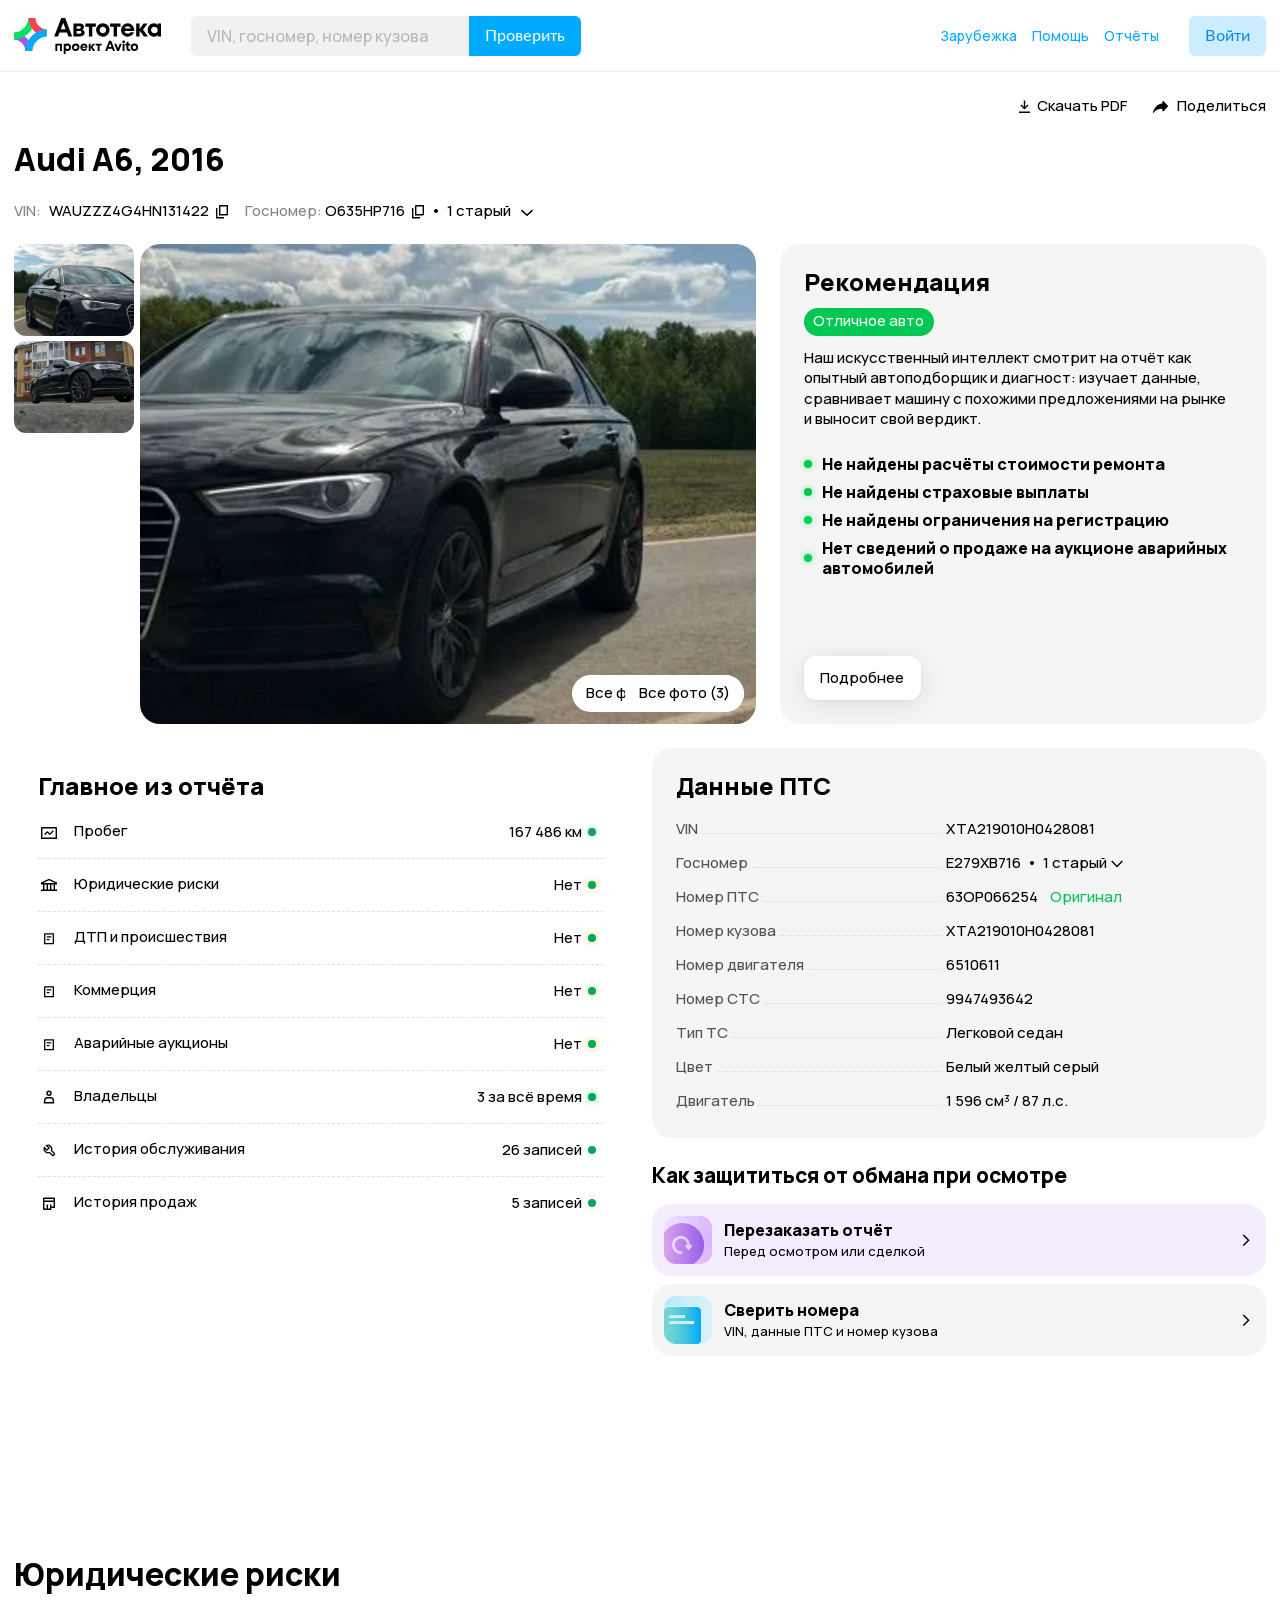
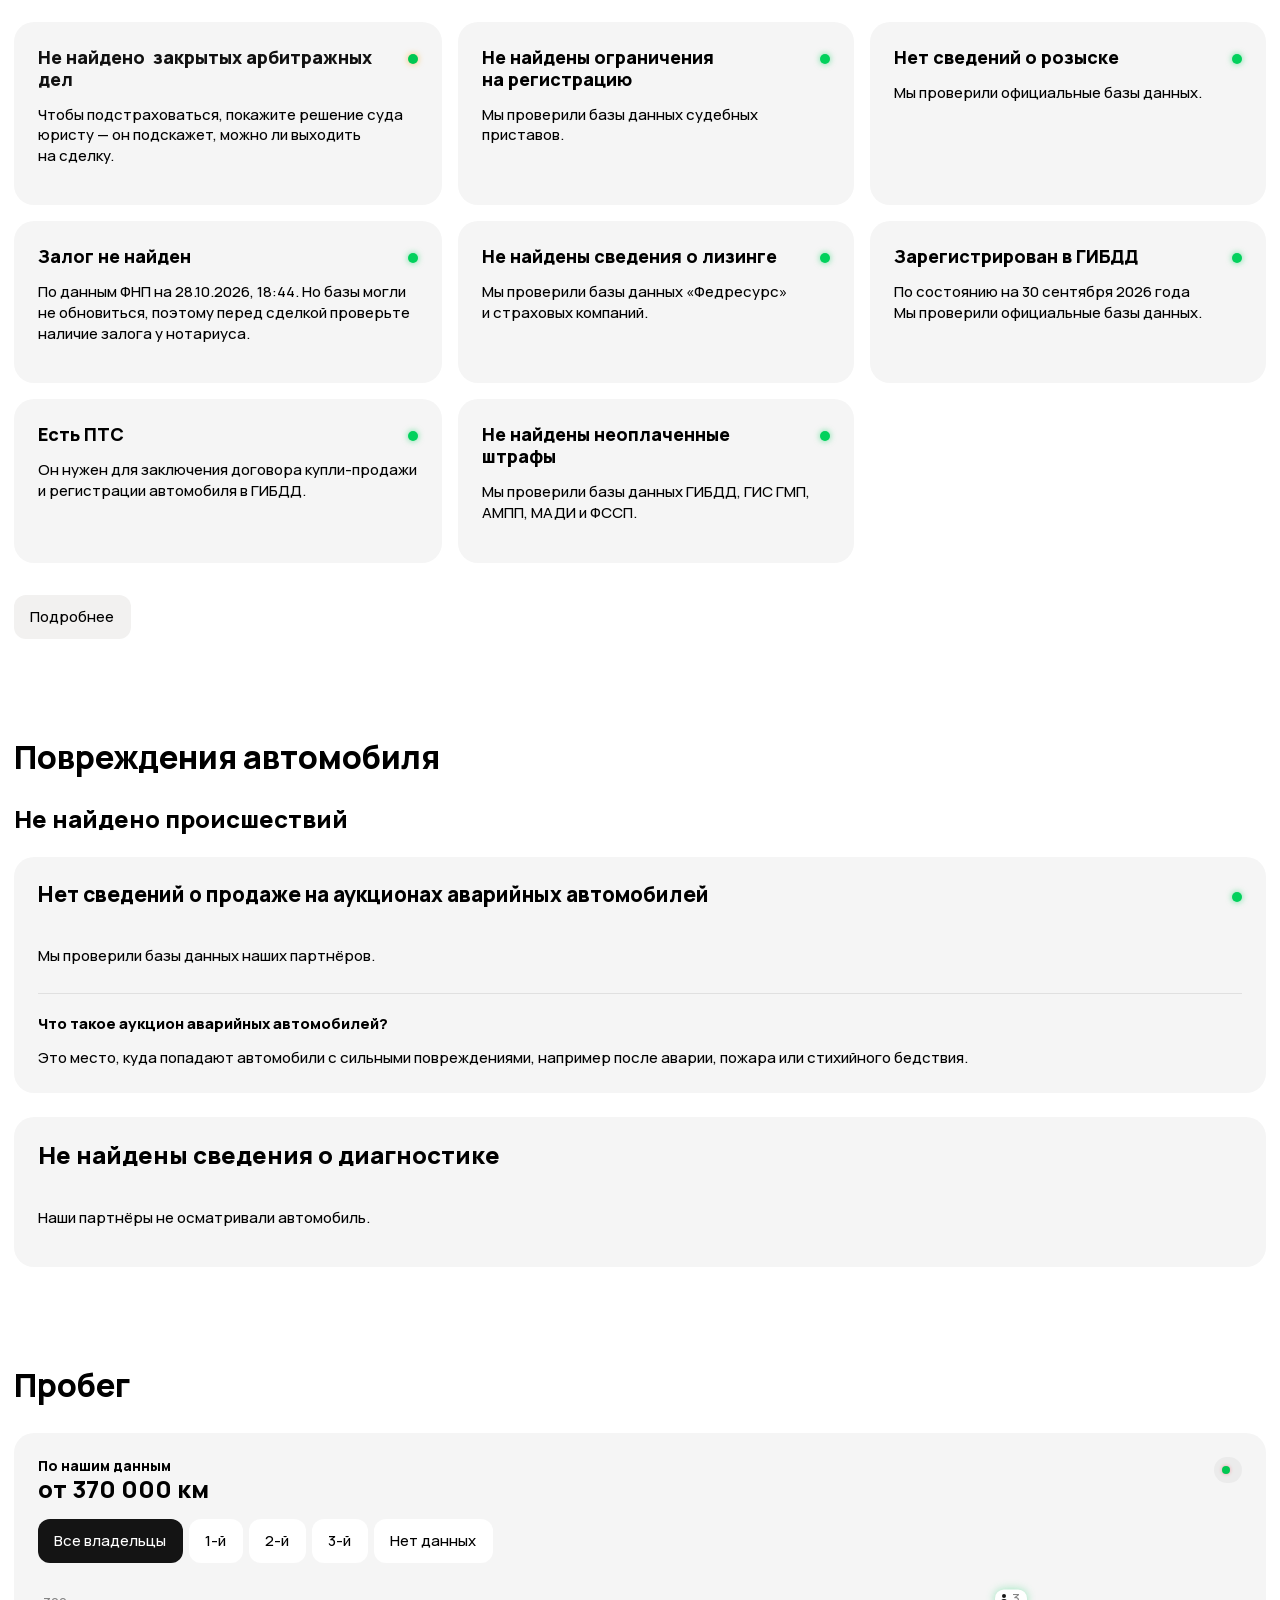
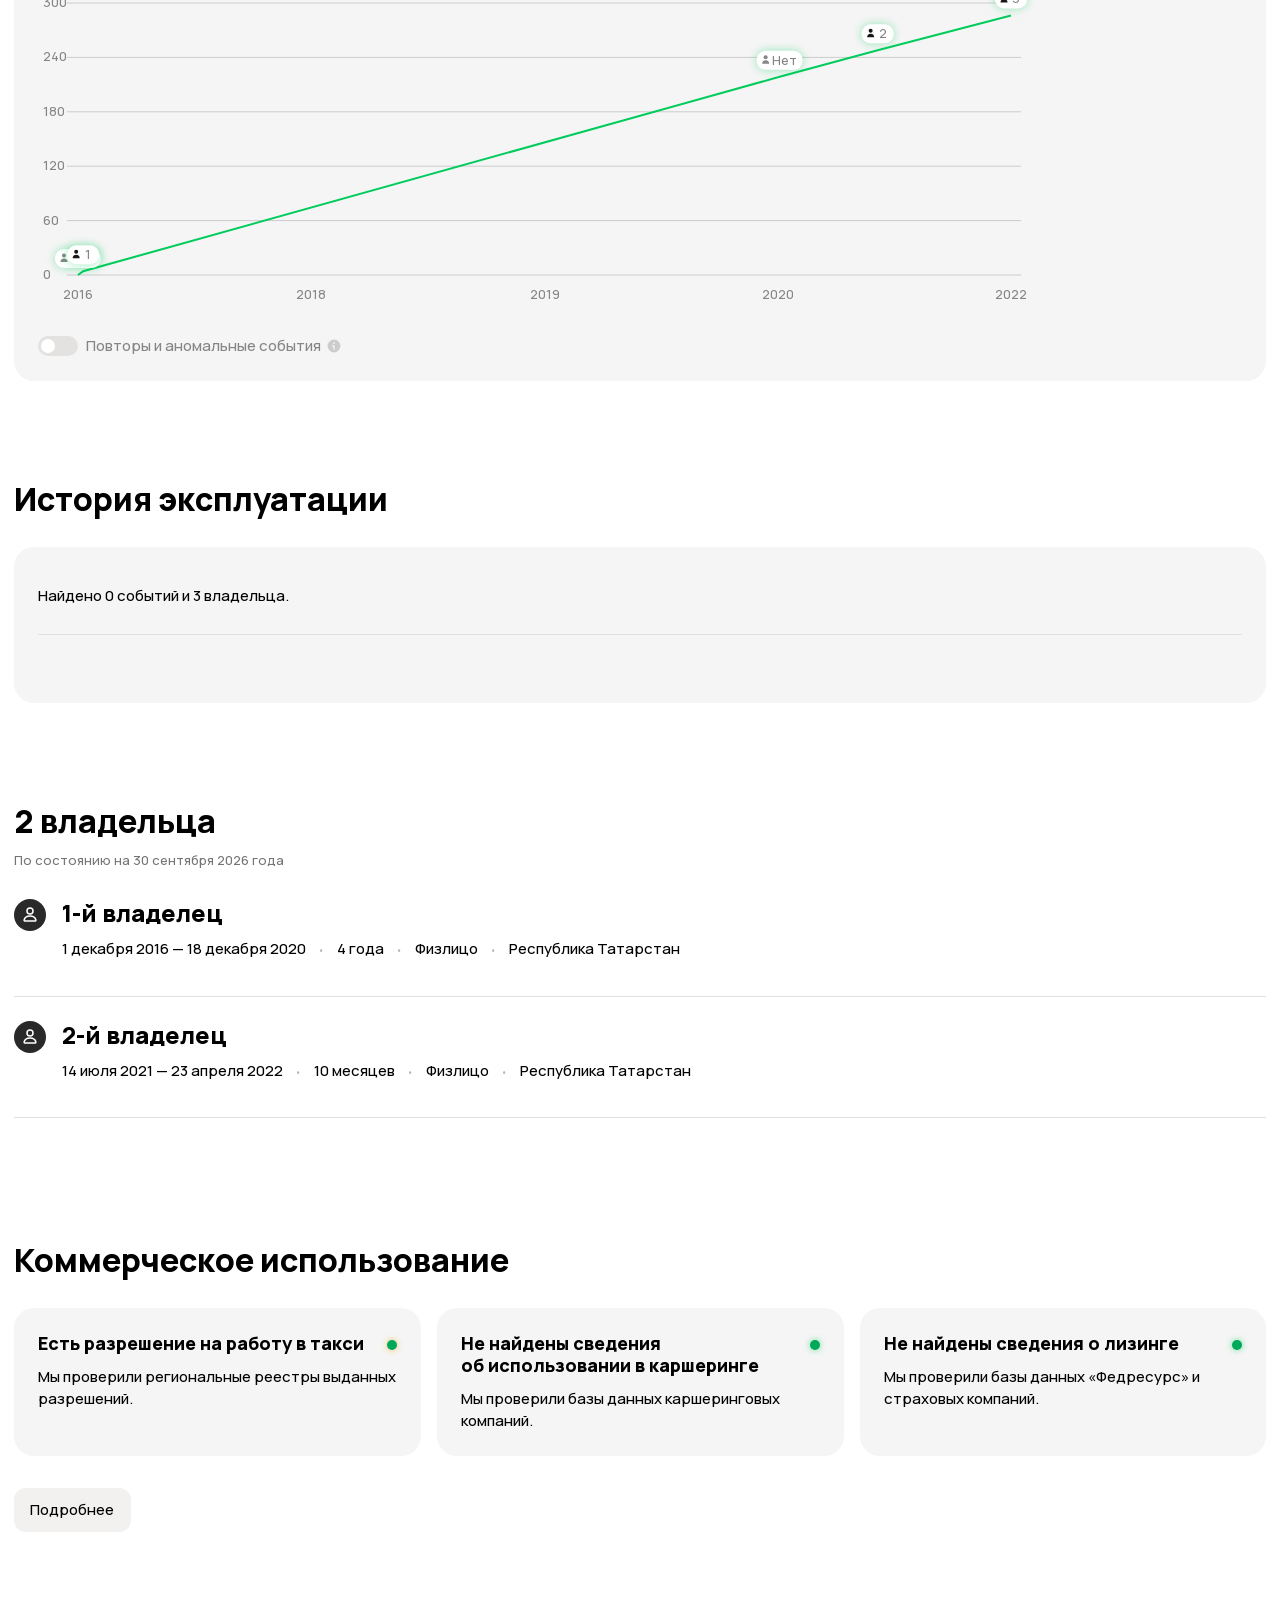
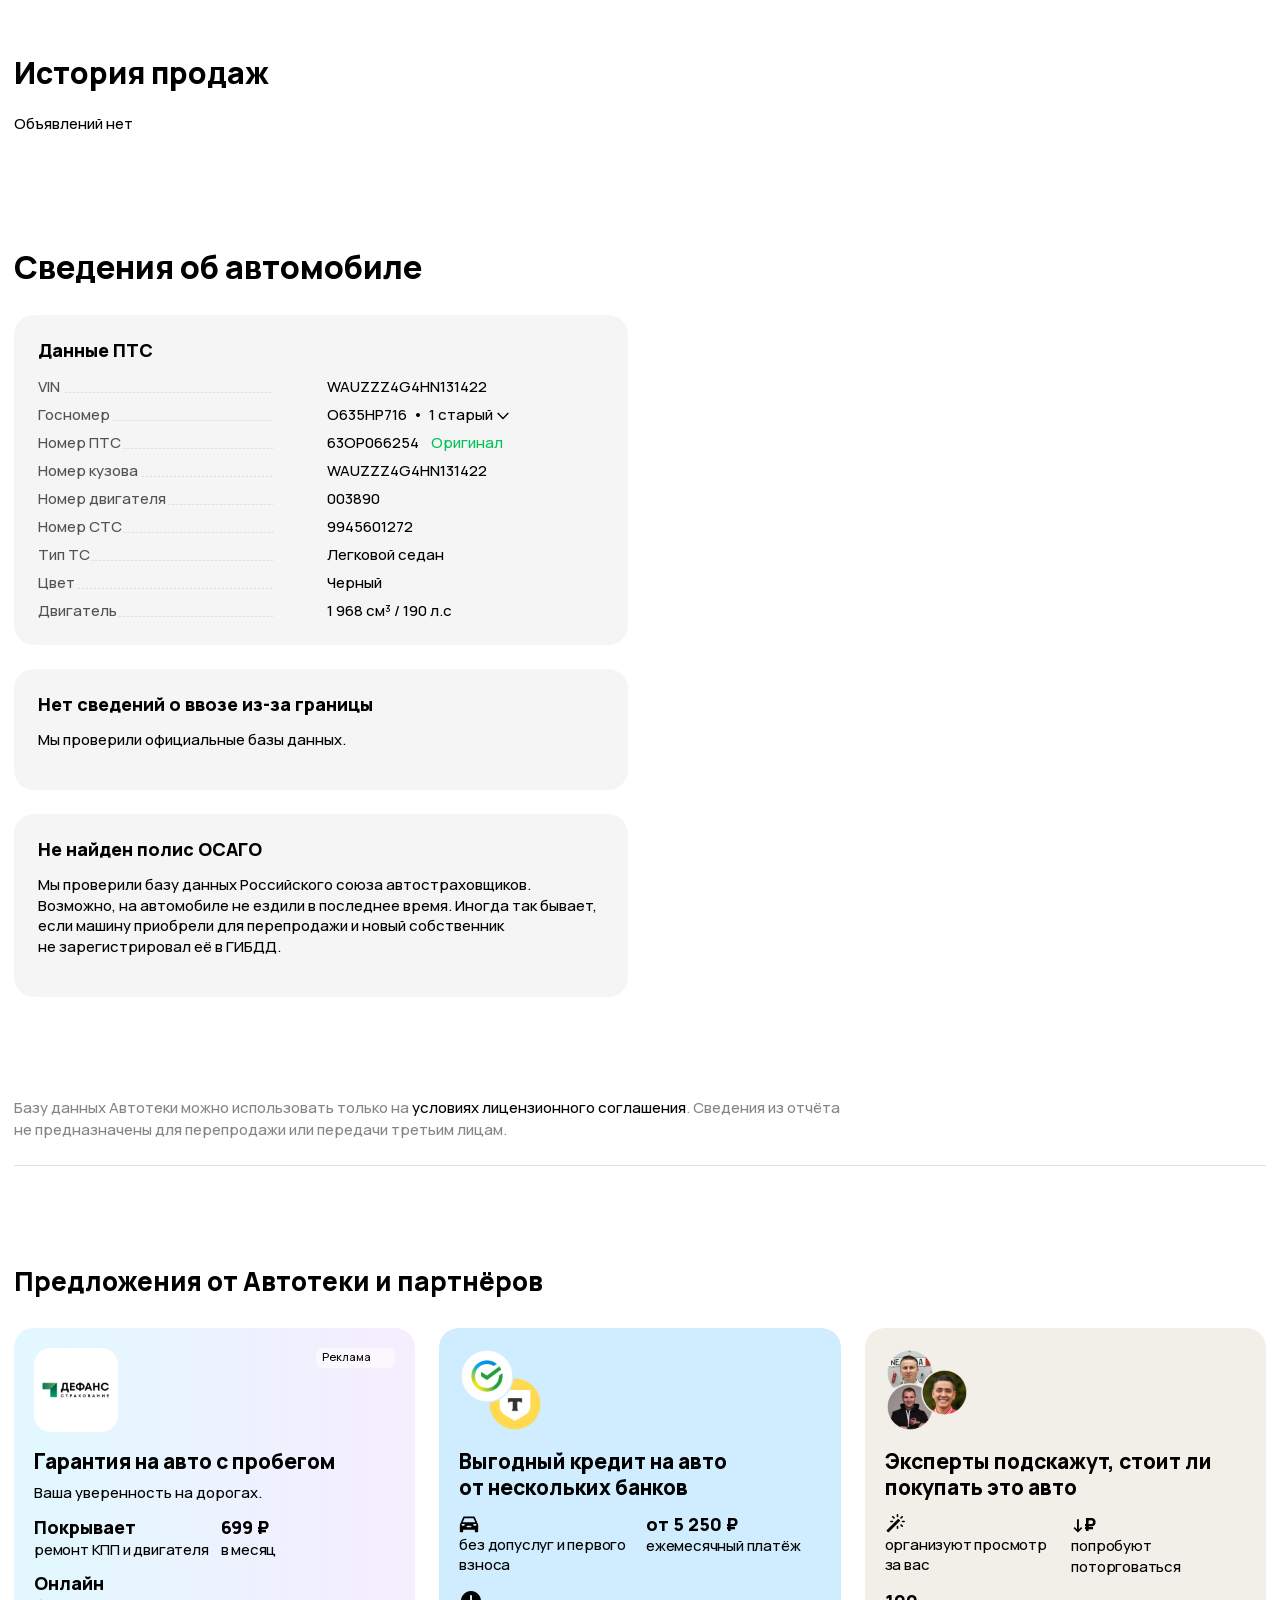
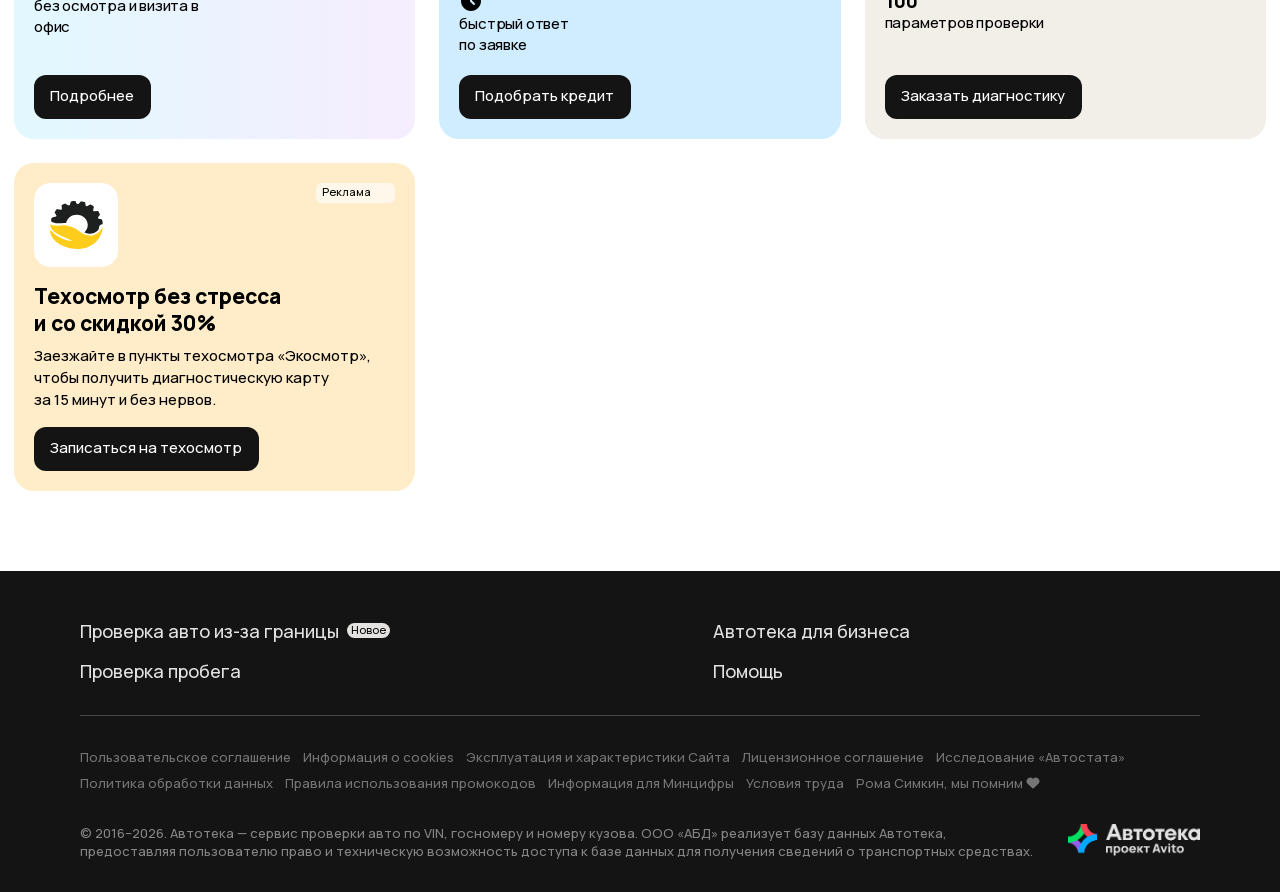
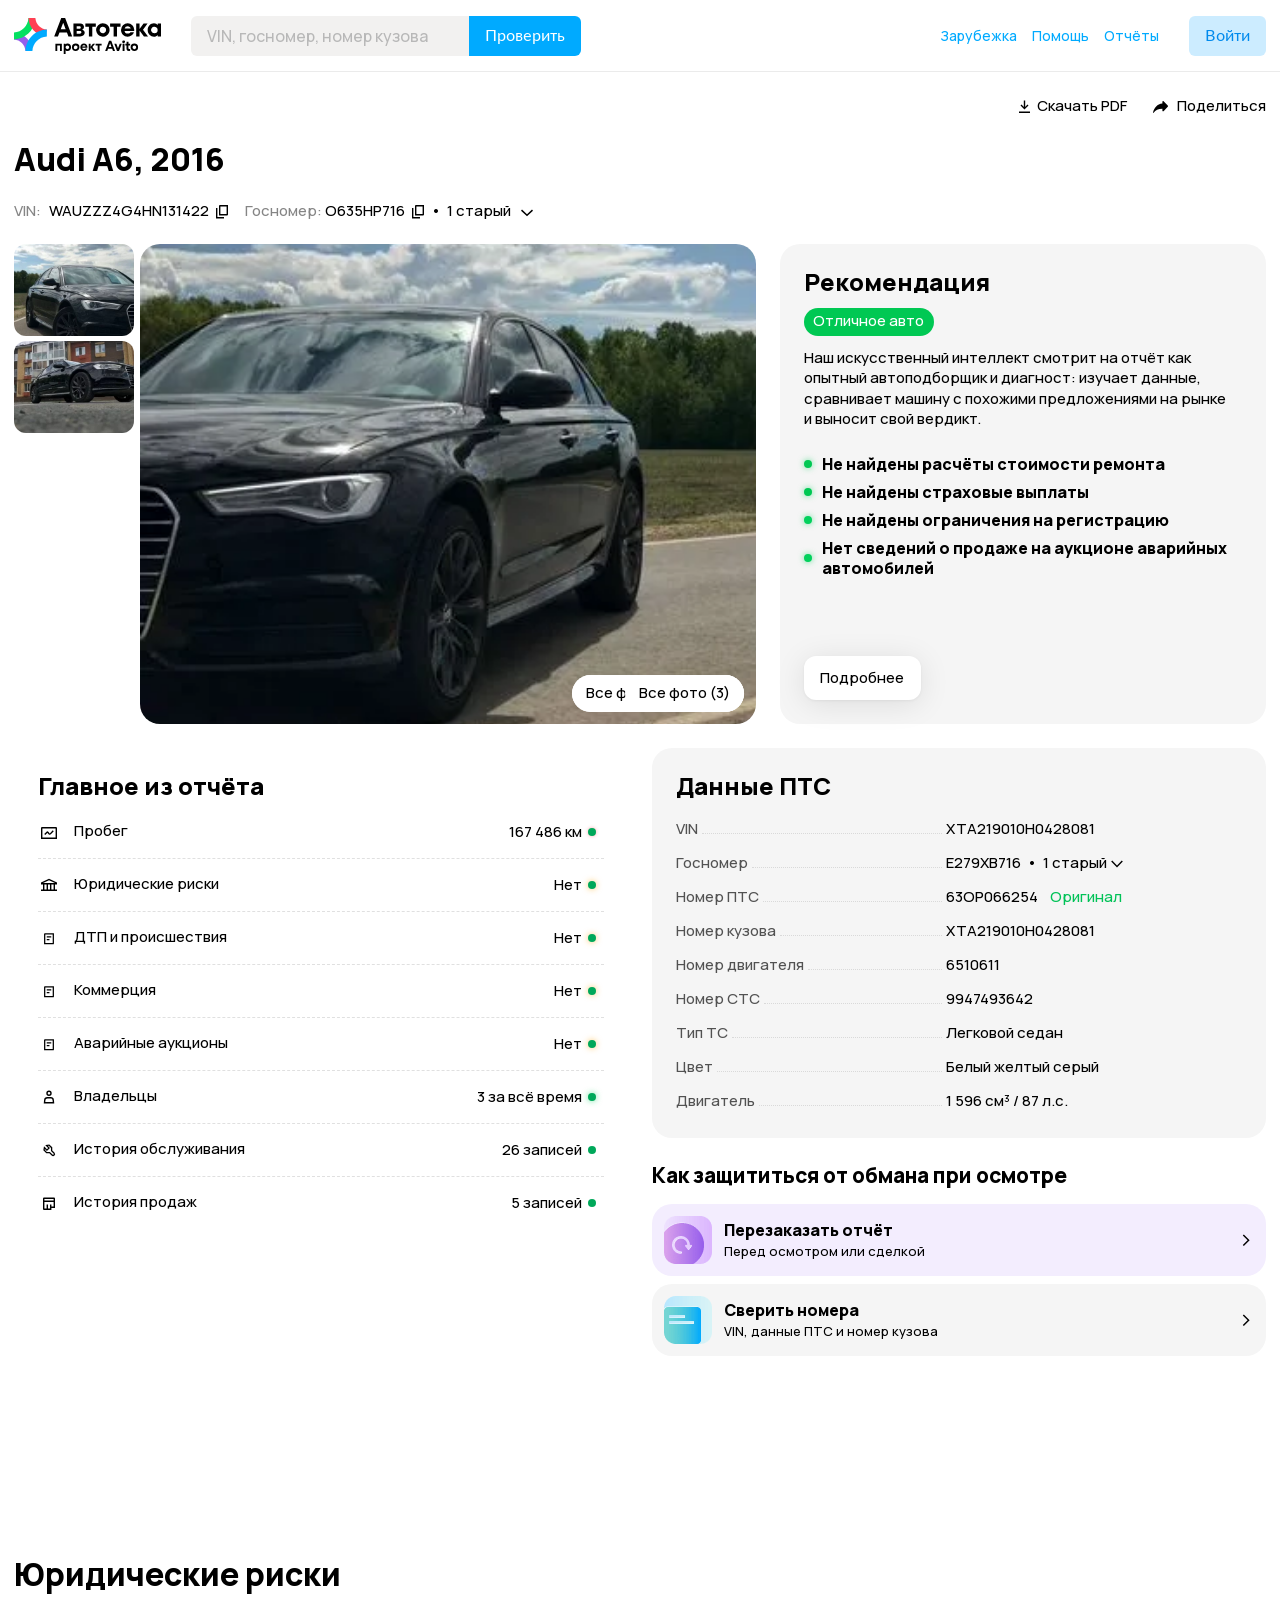
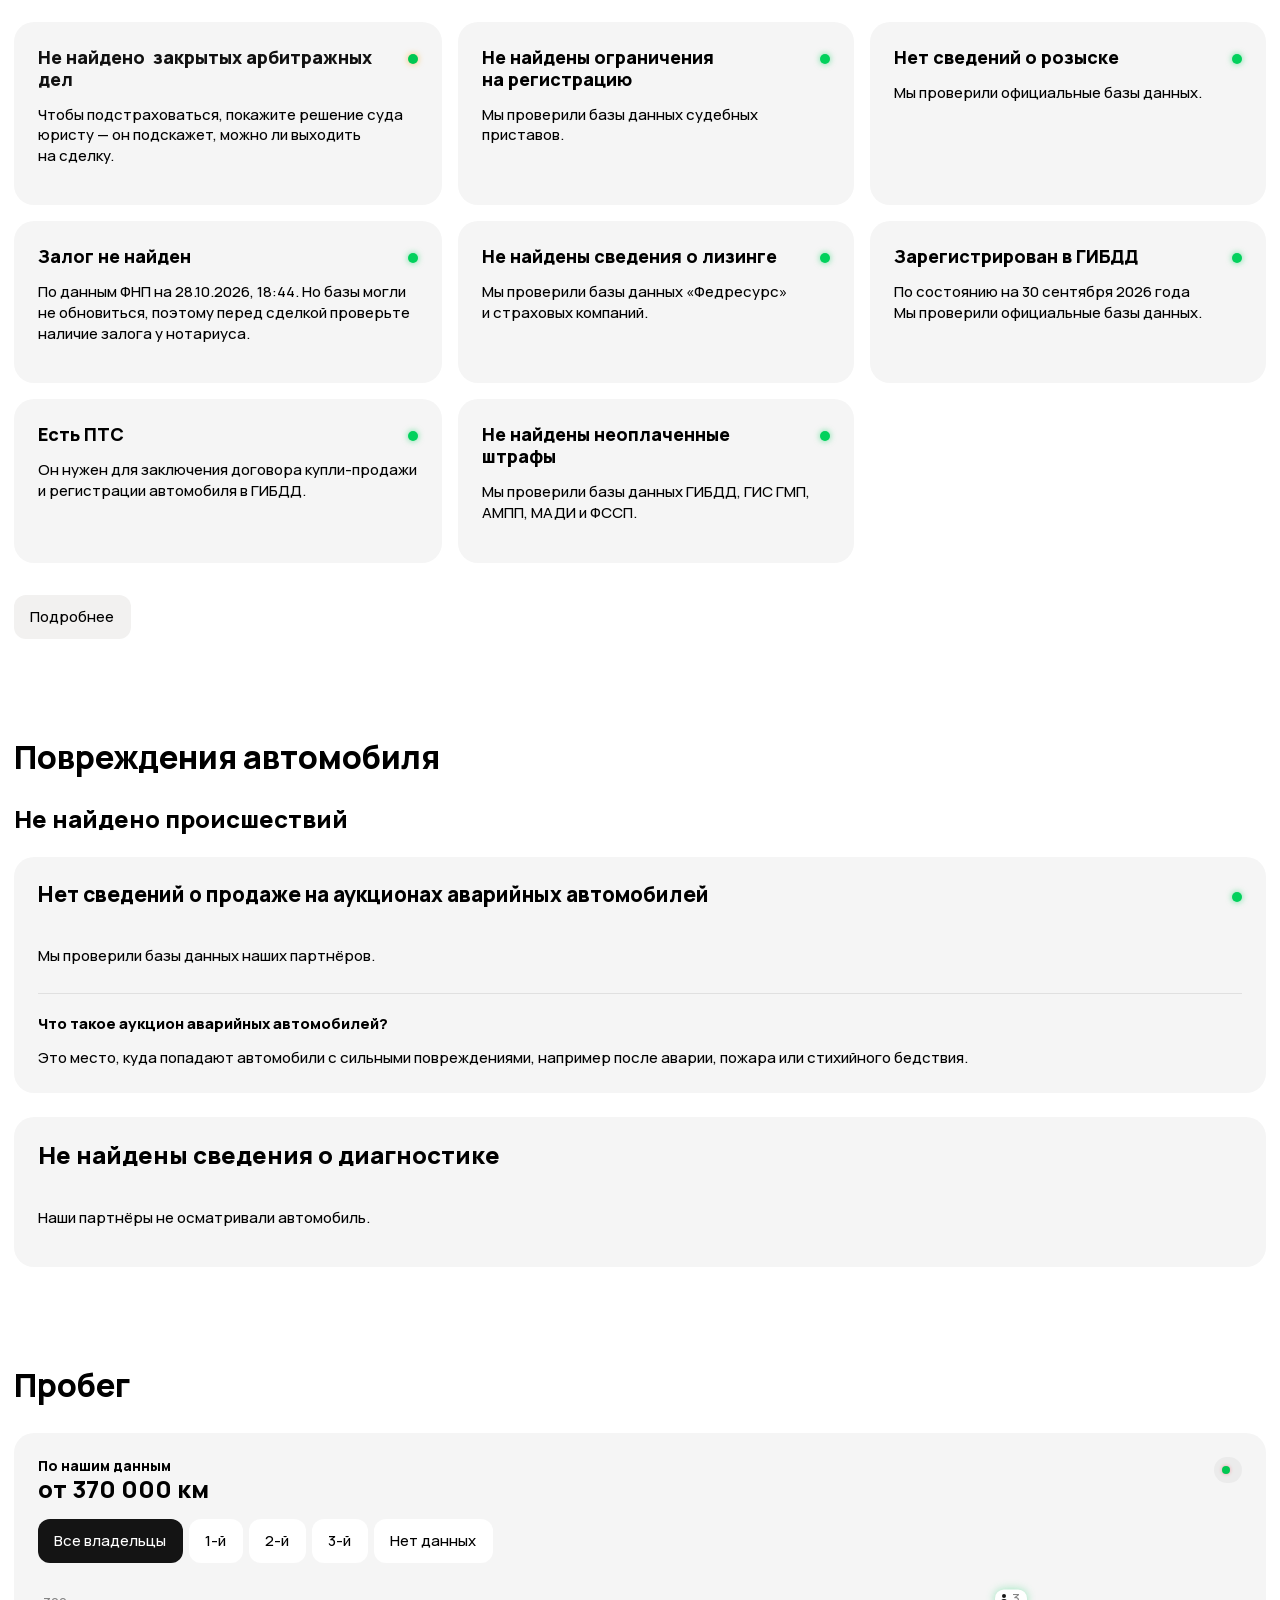
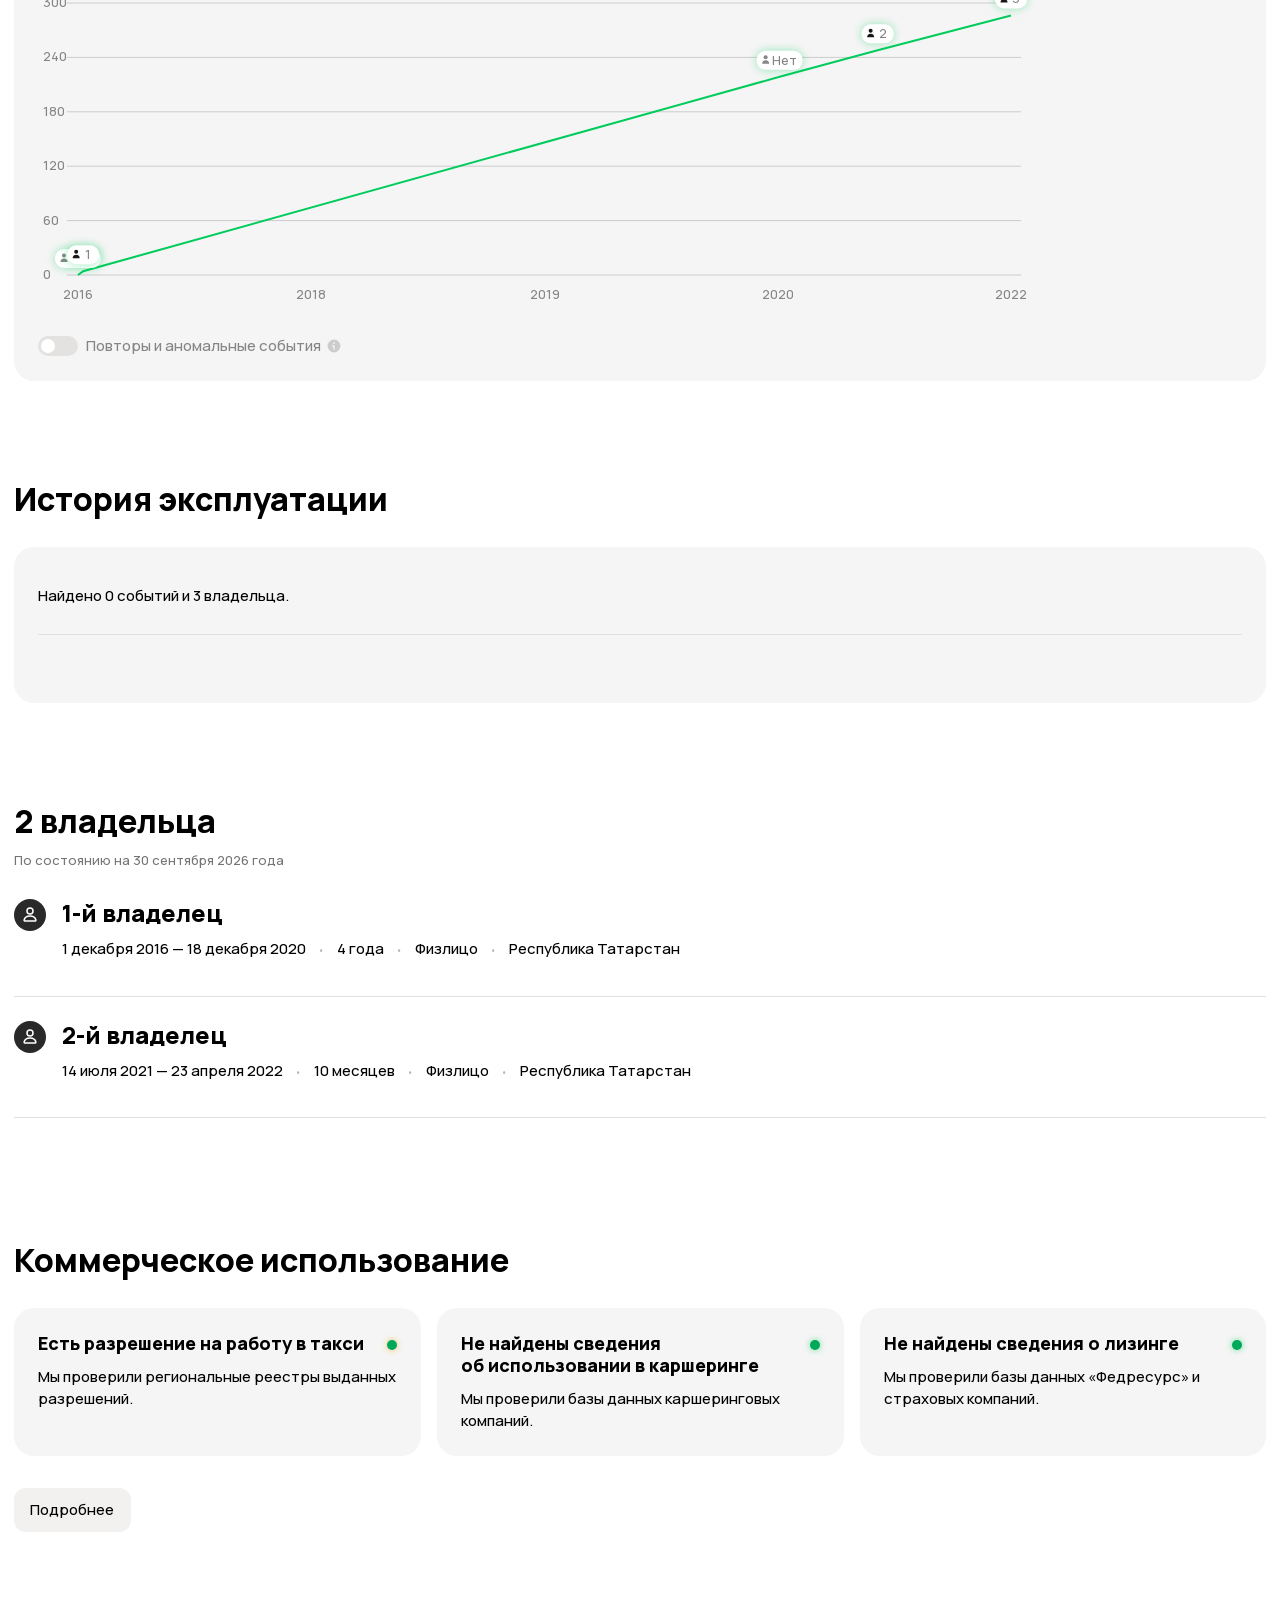
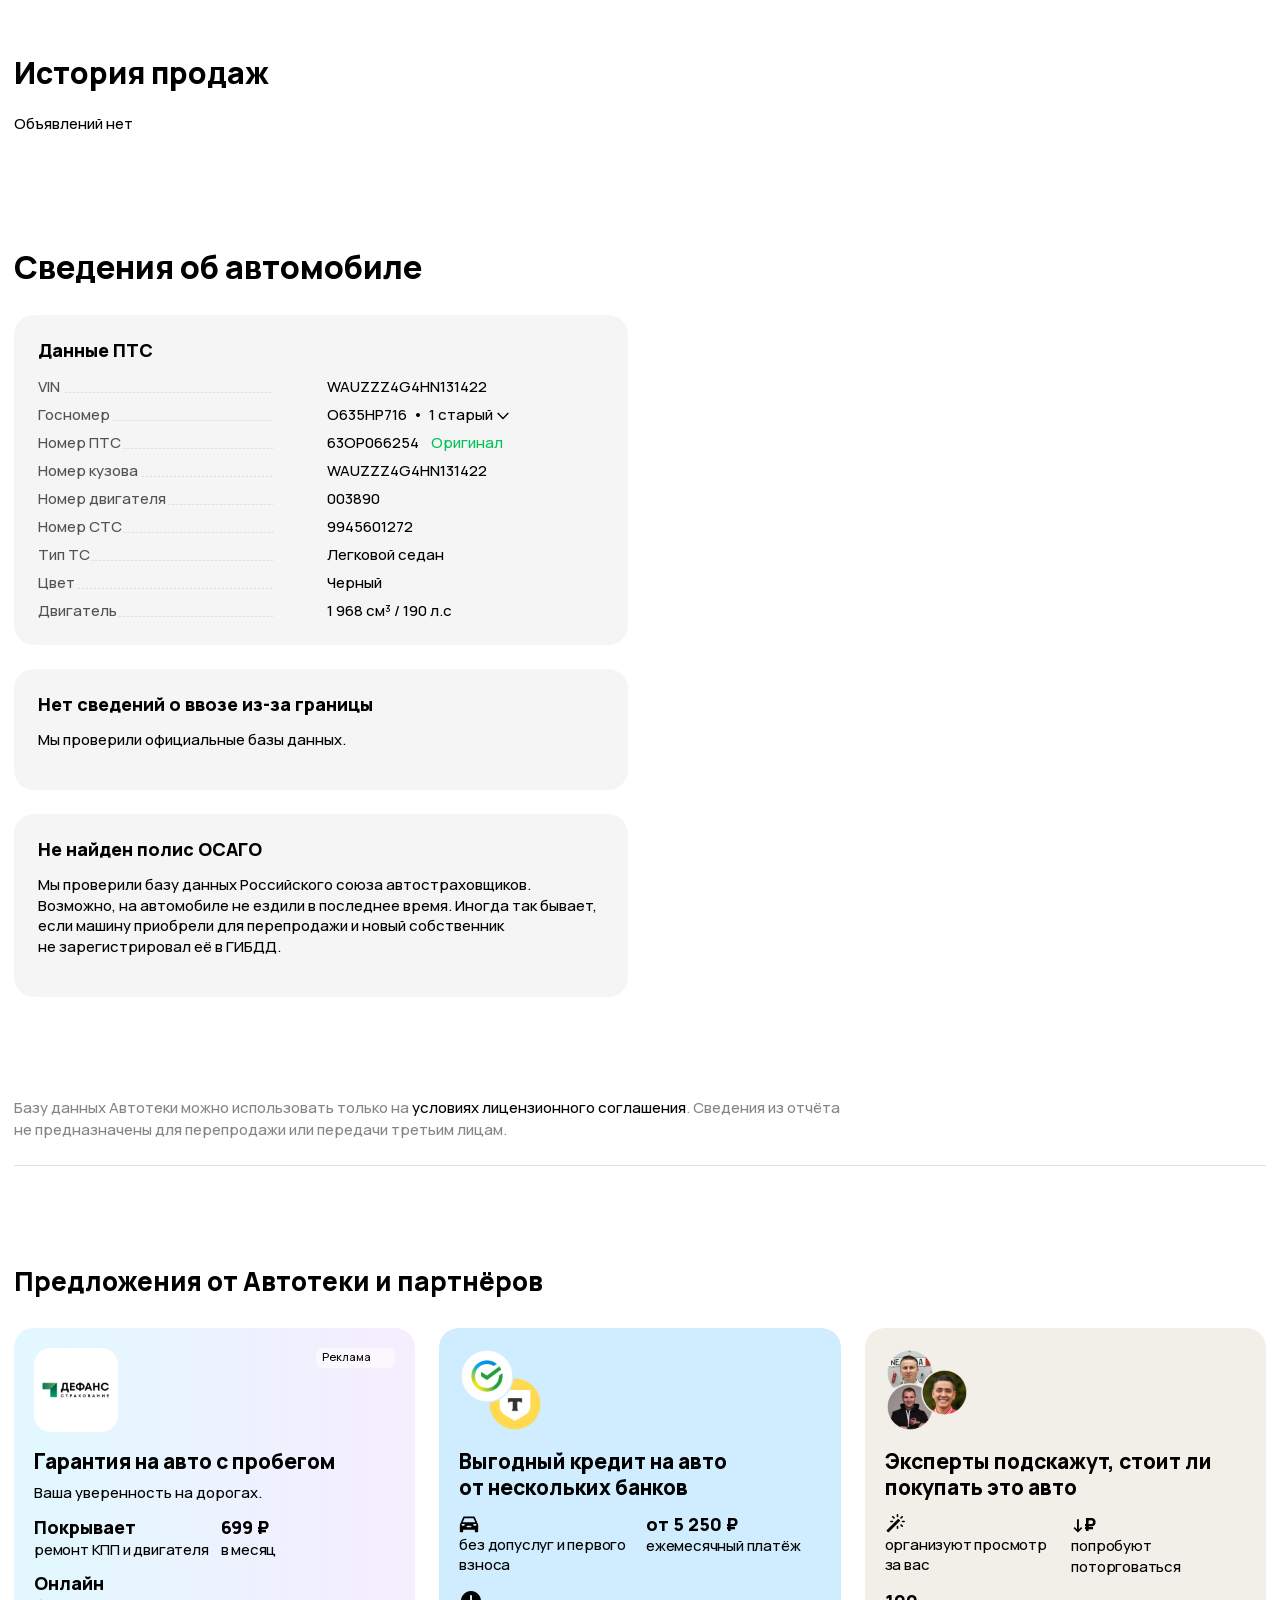
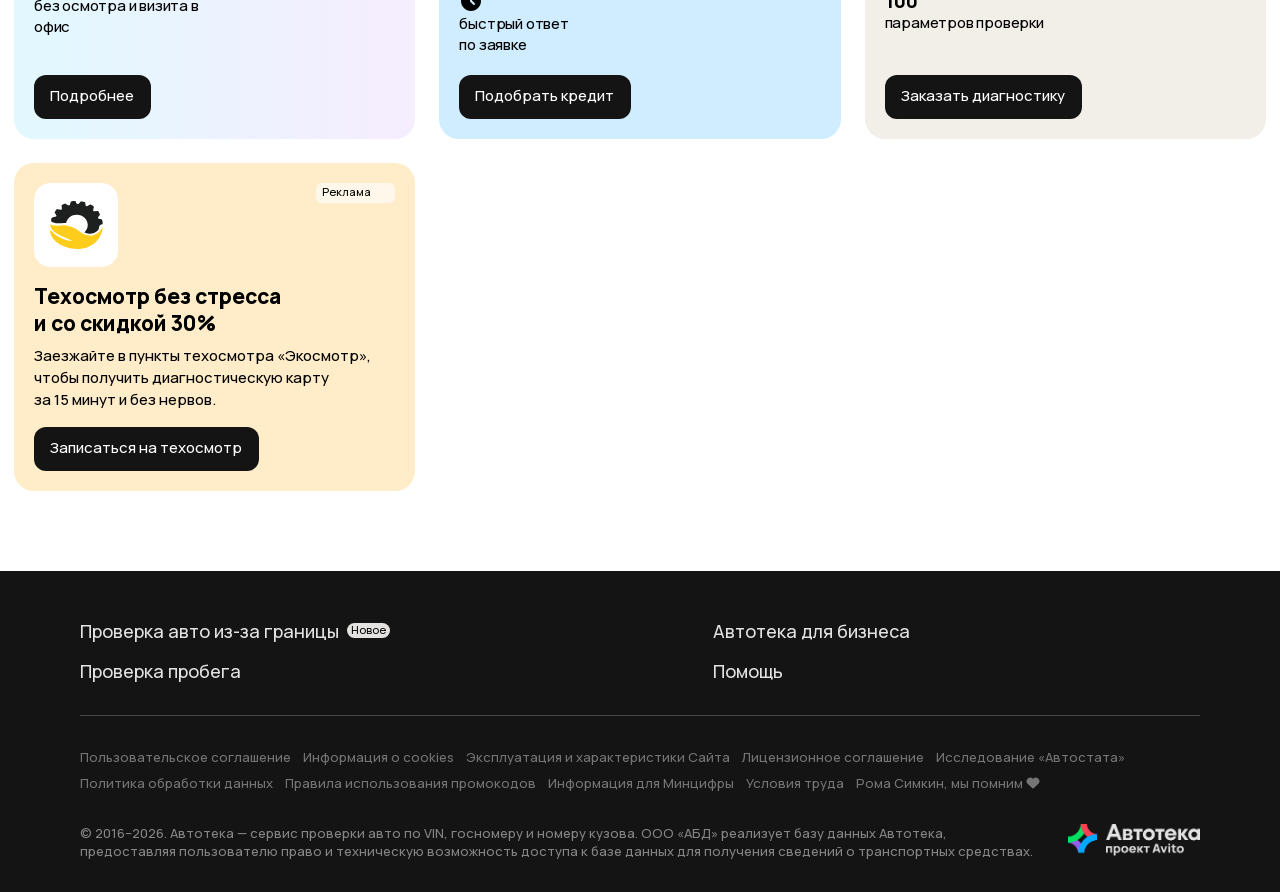
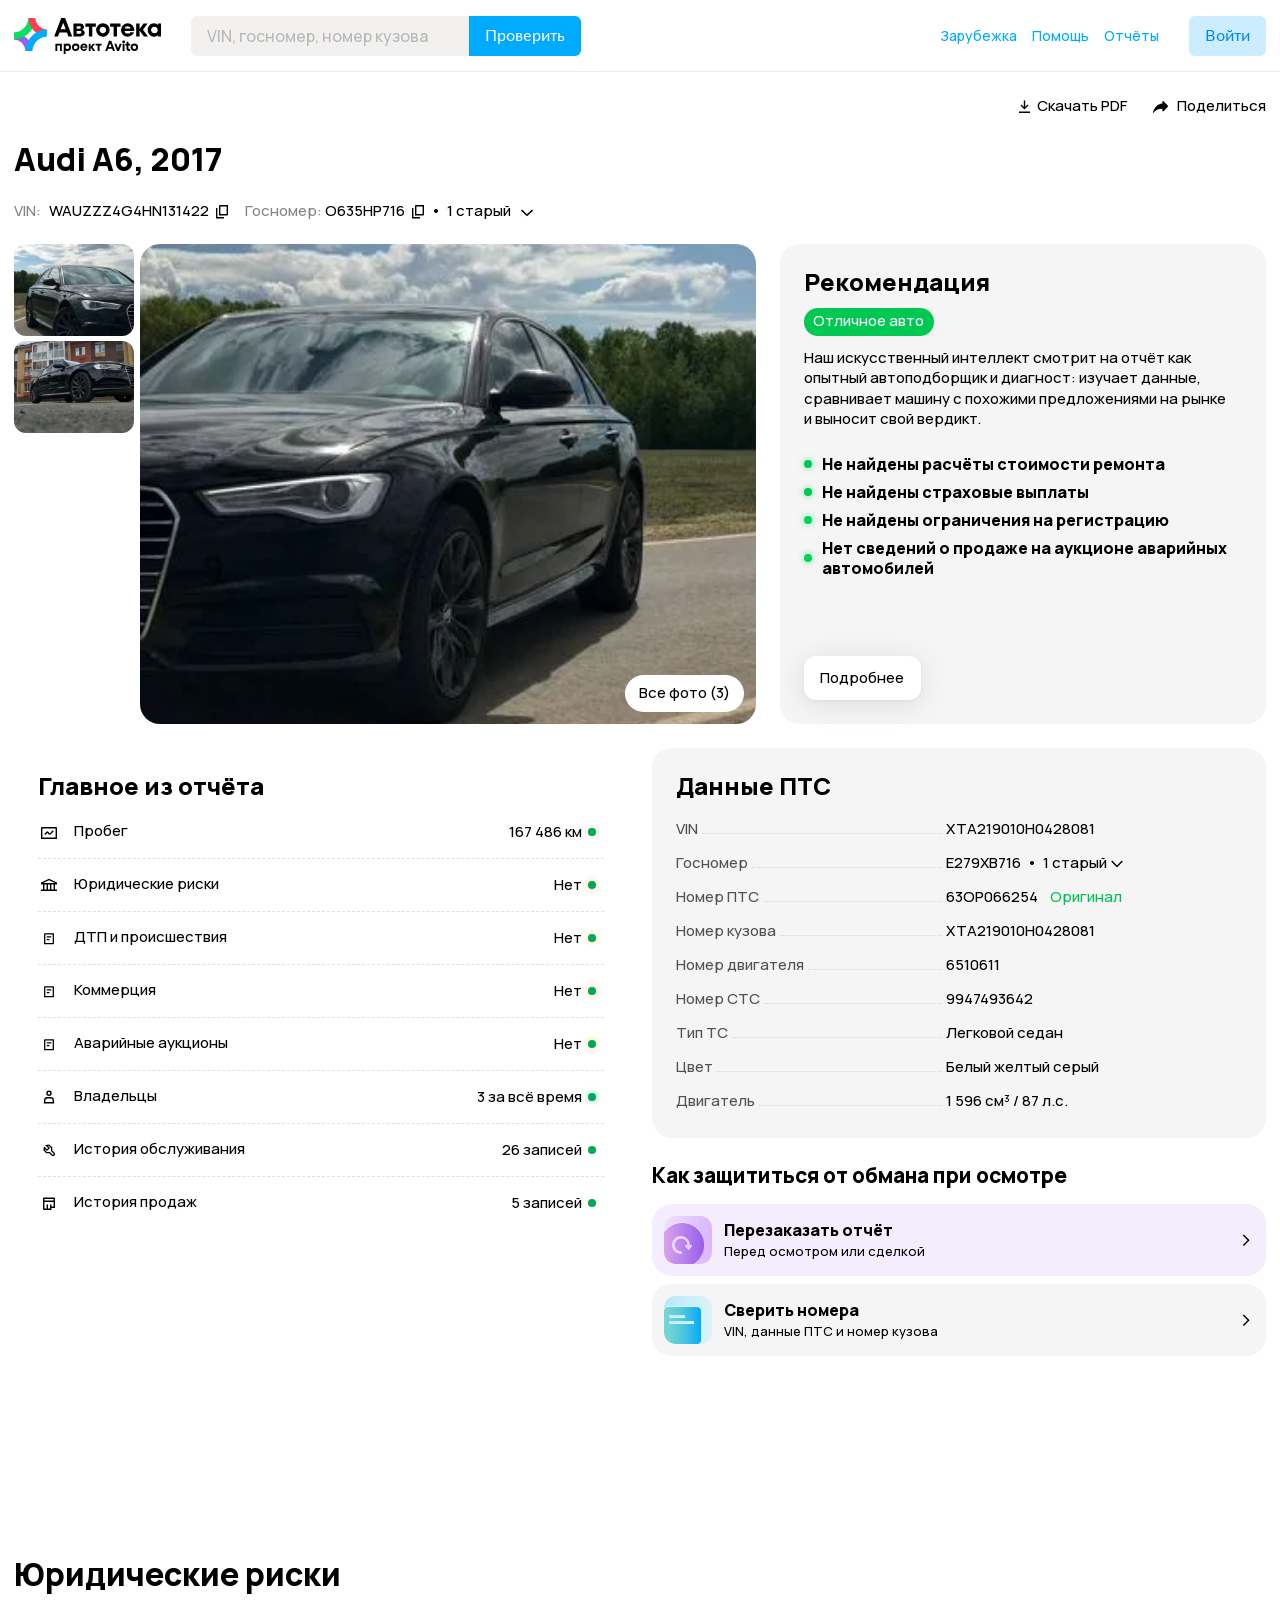
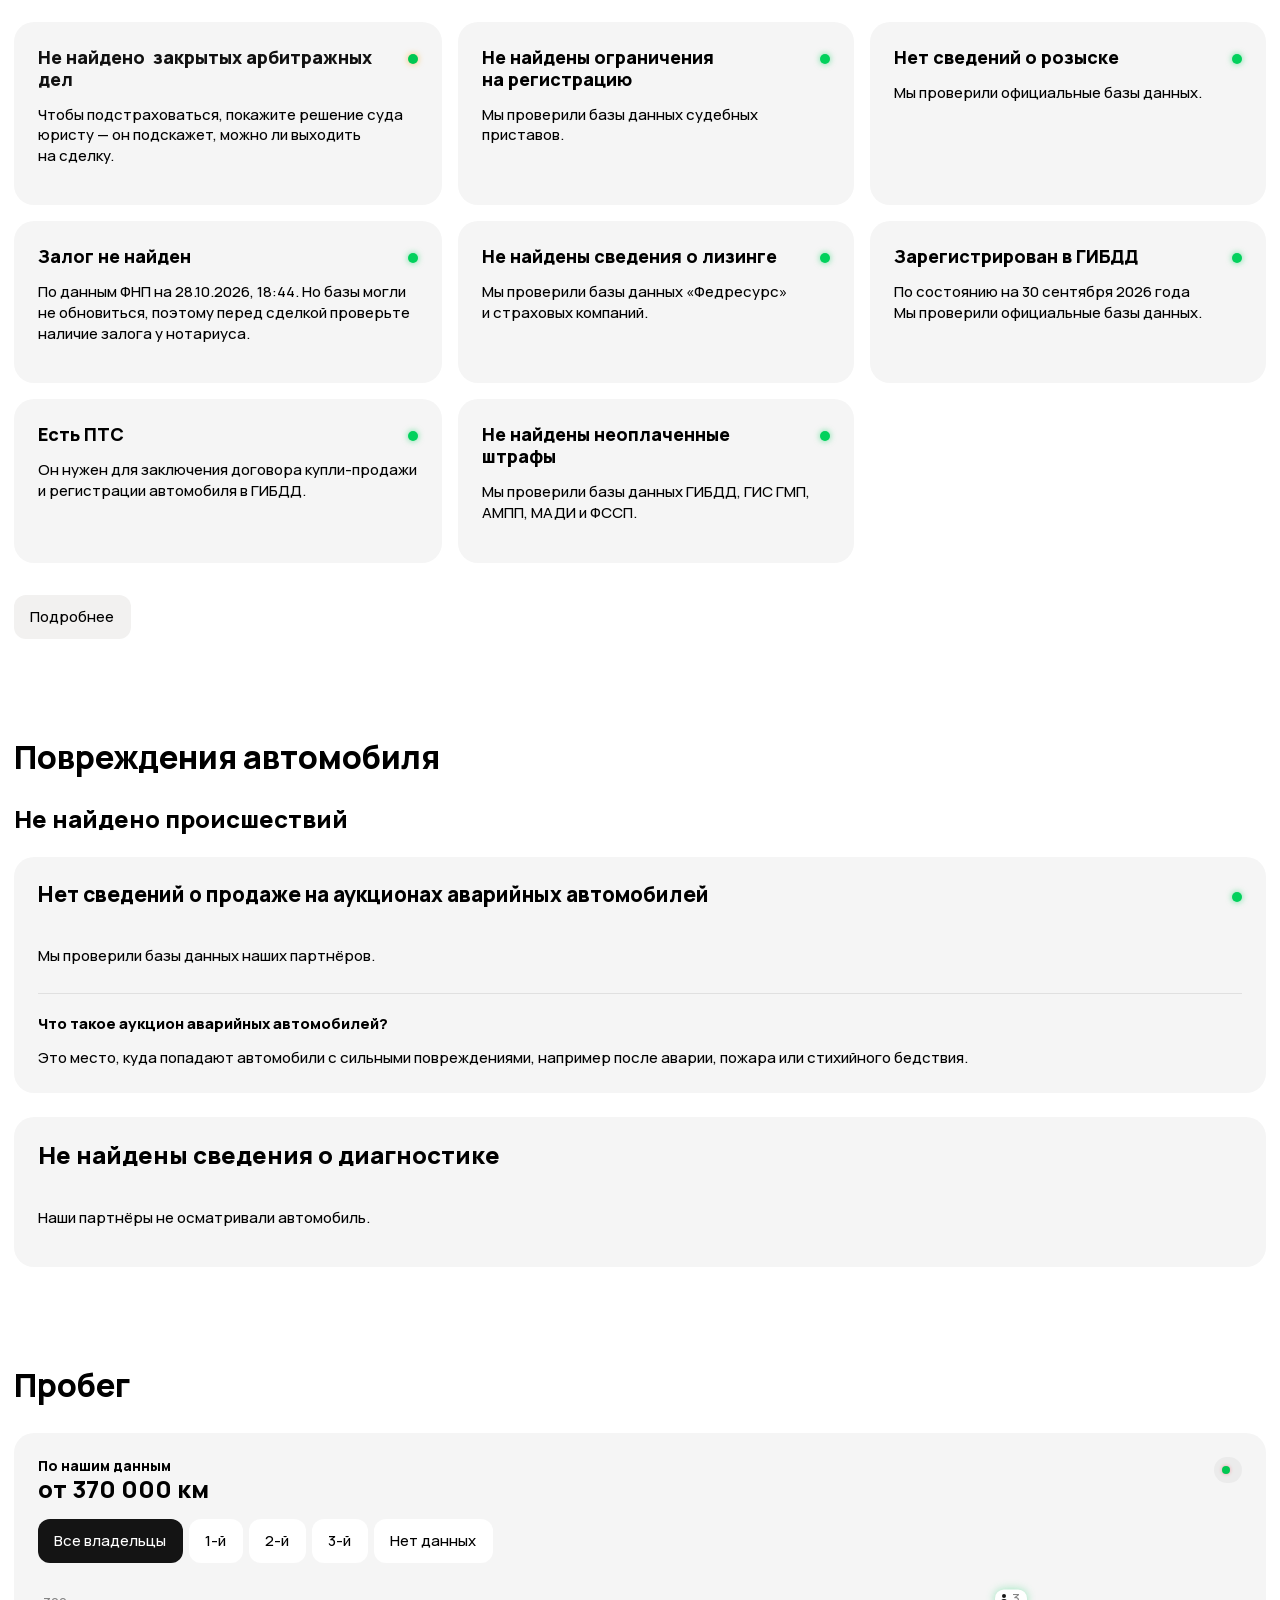
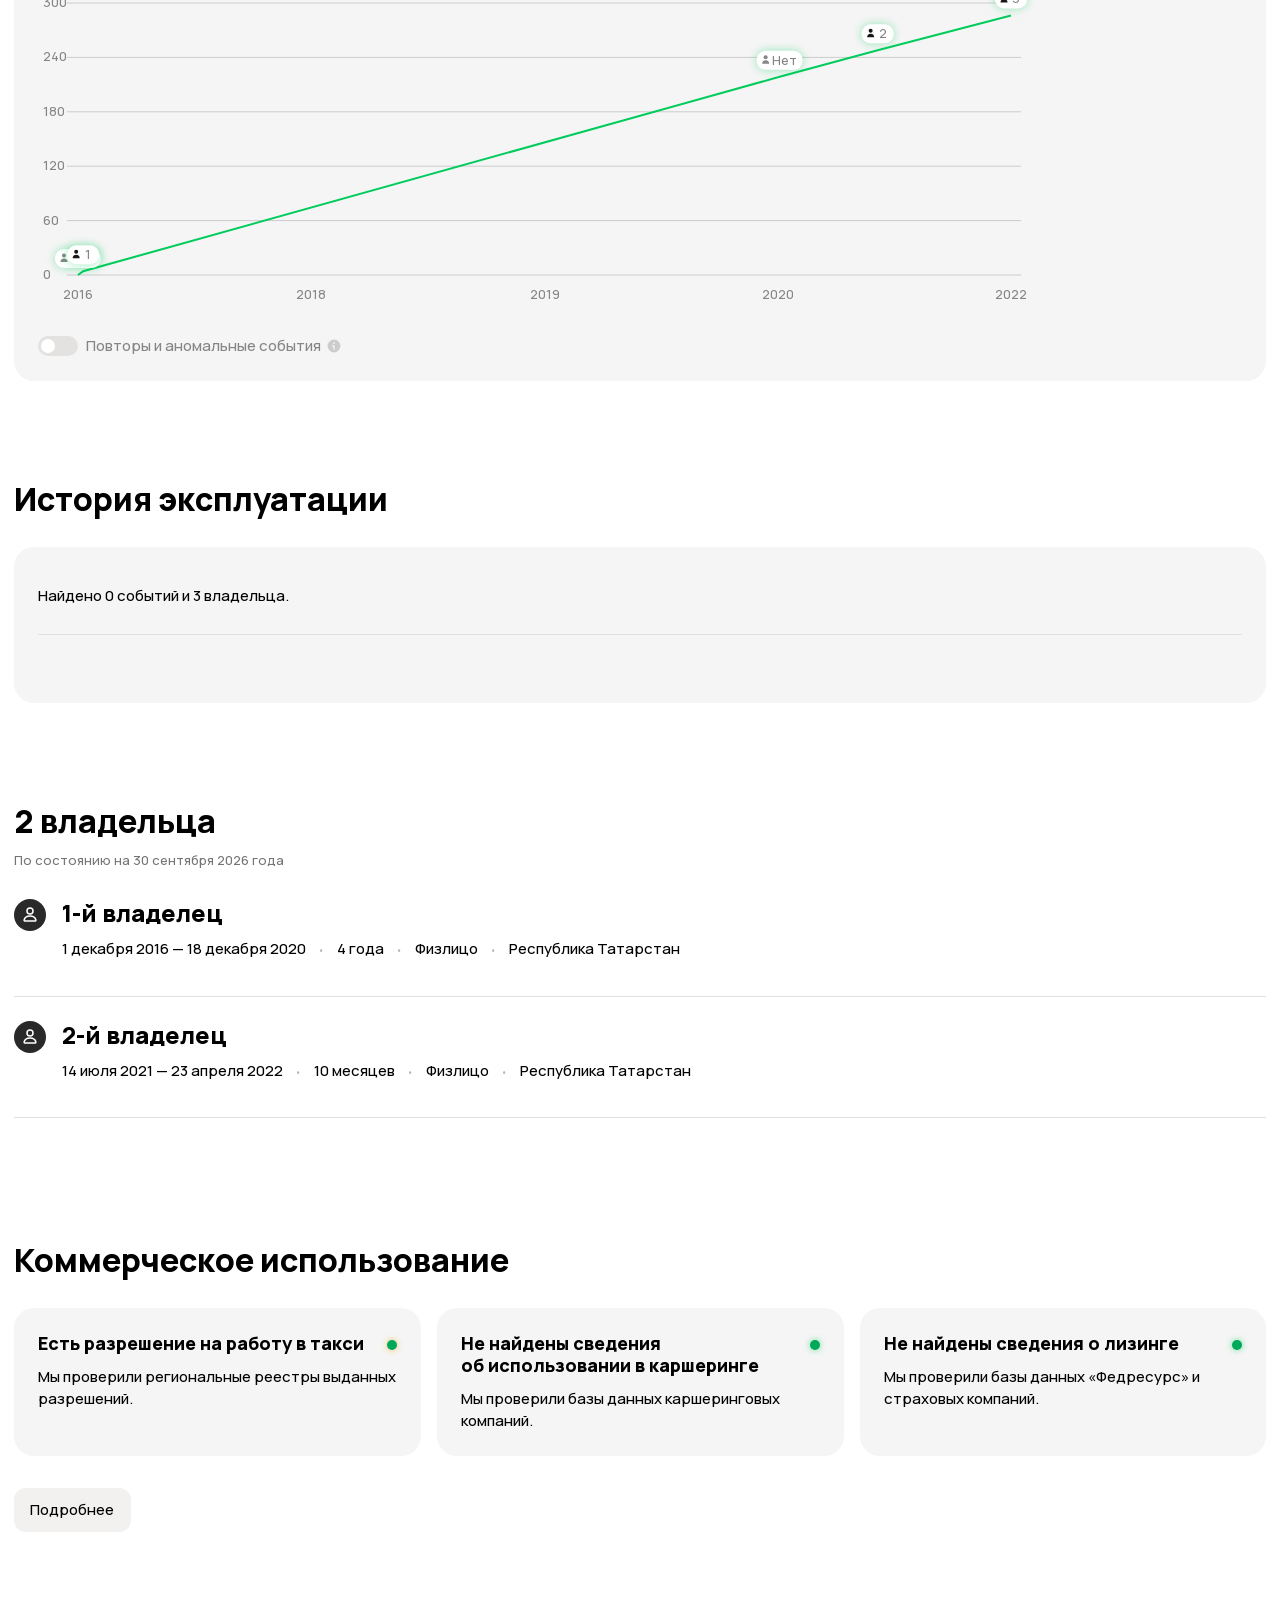
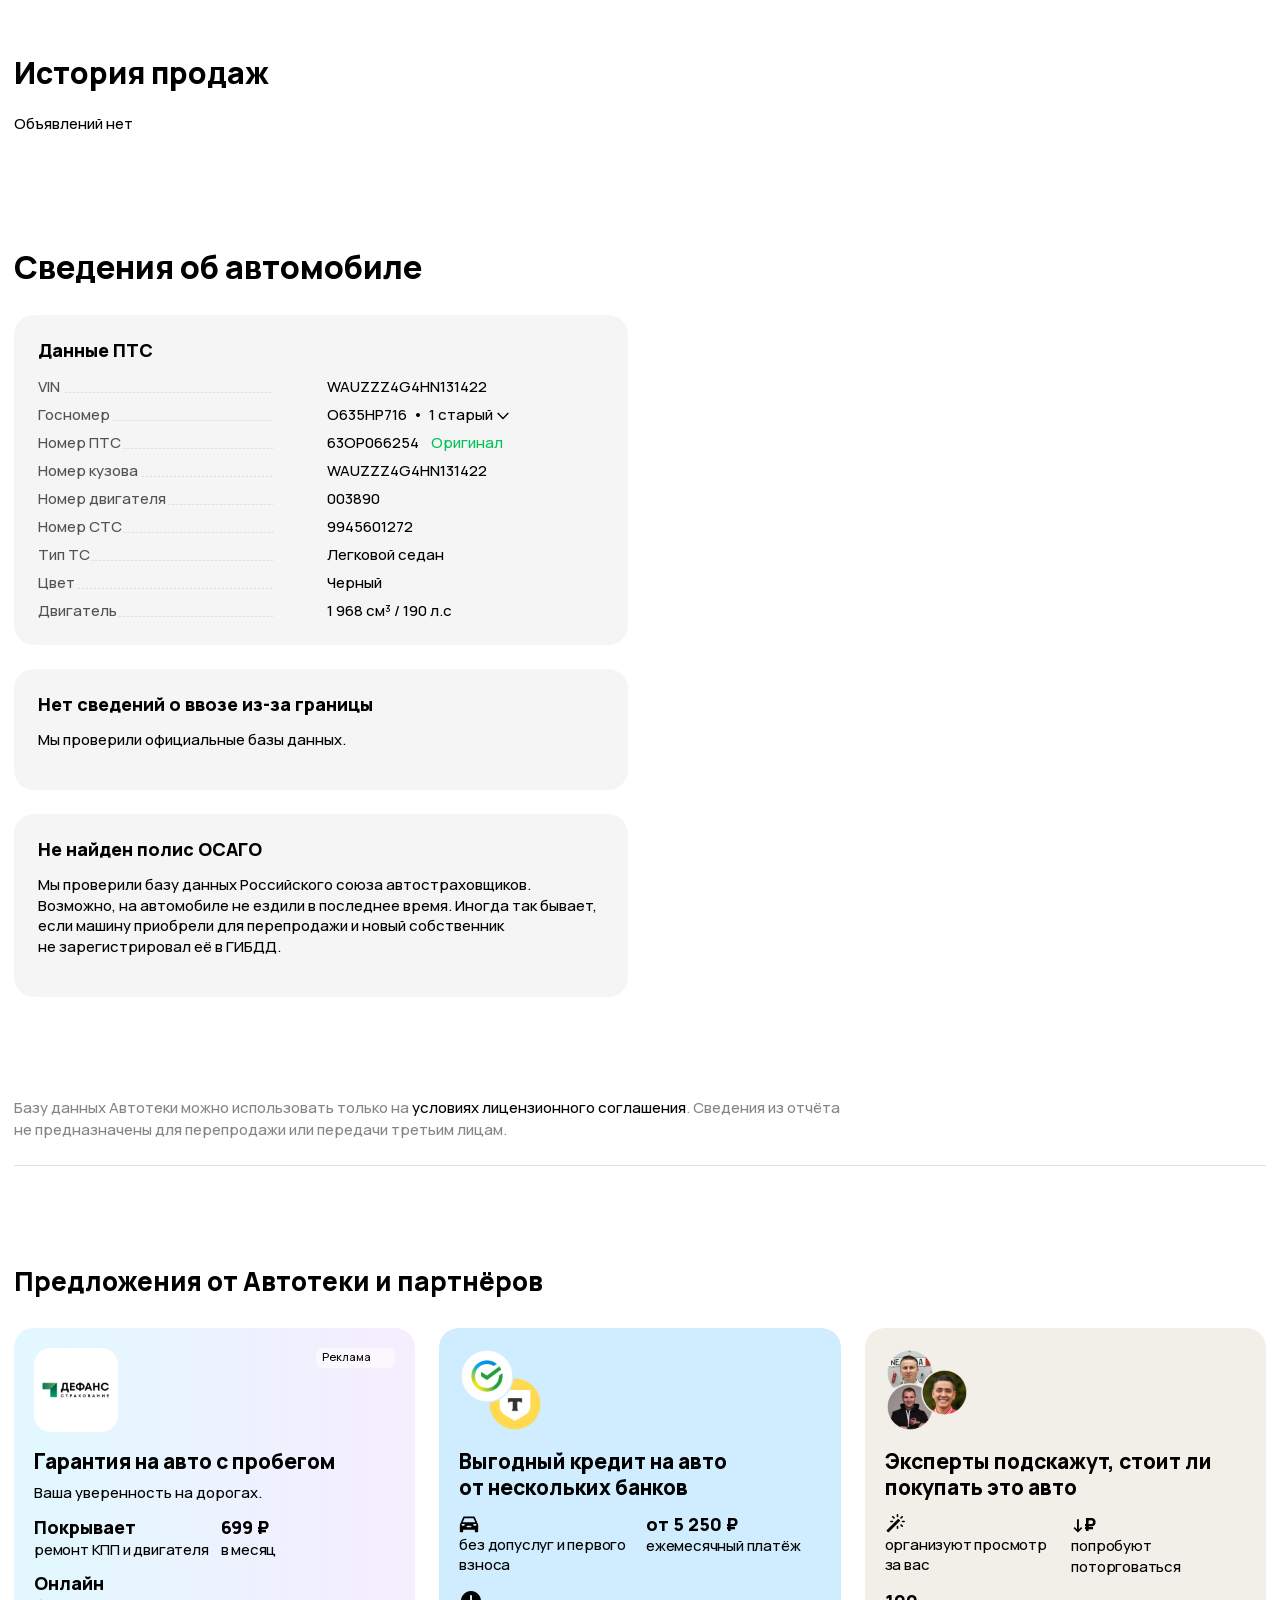
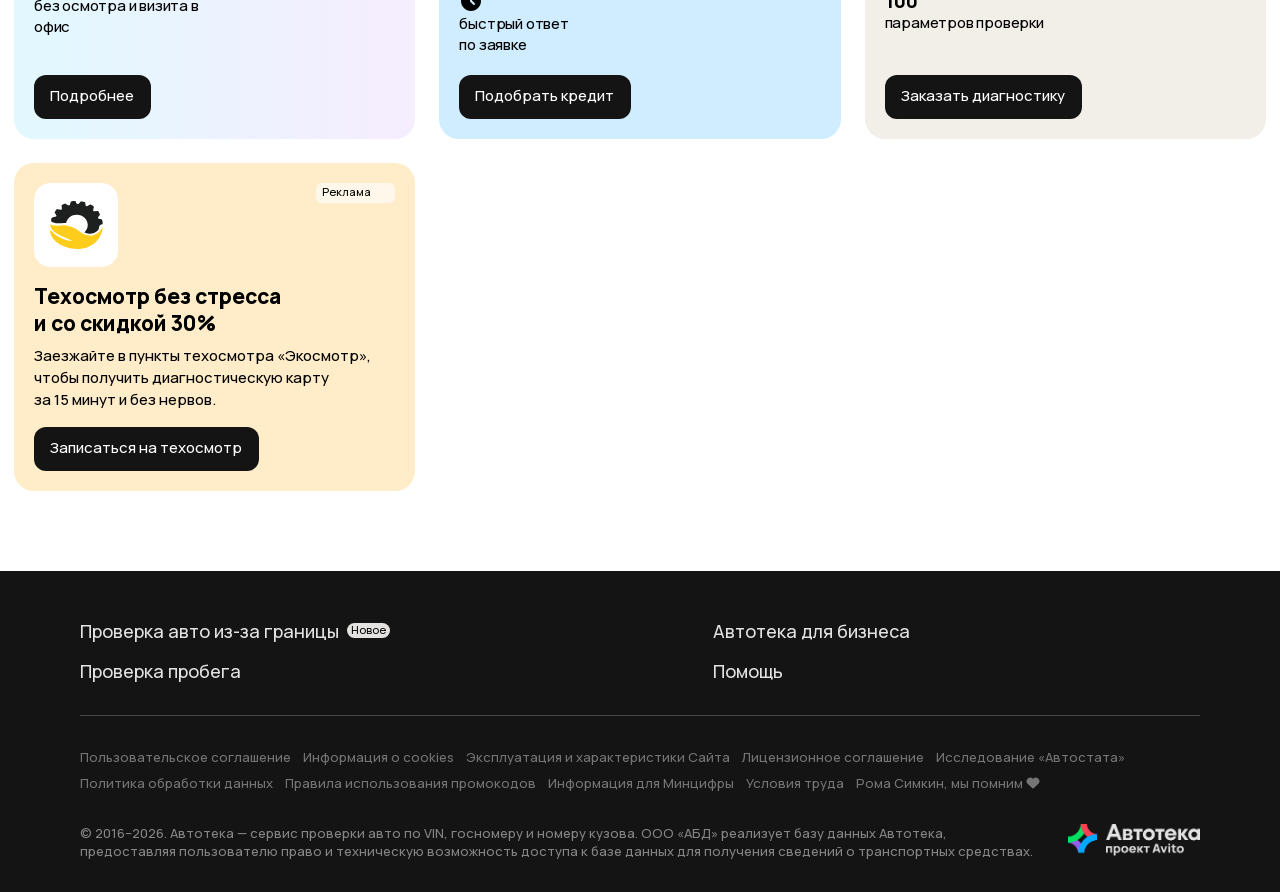
